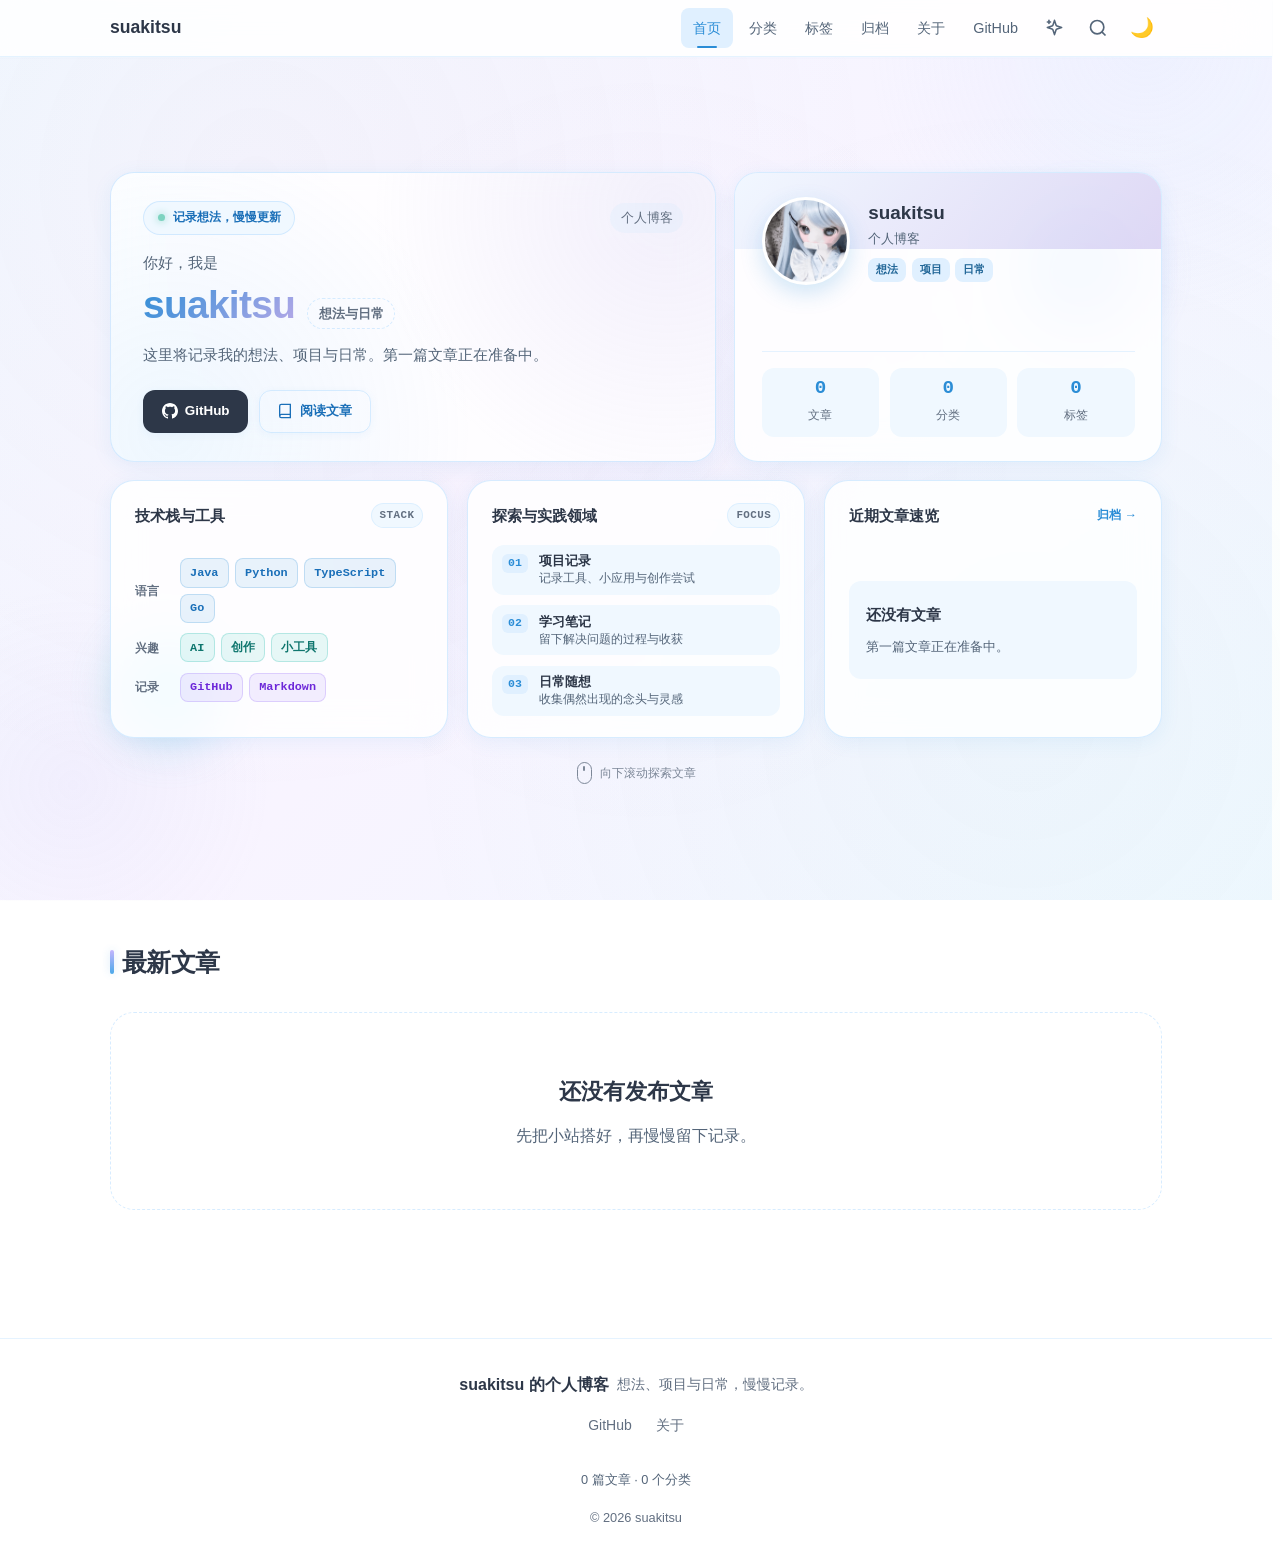
==== index.html @ abd399ba "Remove decorative emoji Simplify the site logo, mobile navigation, and homepage card headings. Keep " ====
<!doctype html>
<html lang="zh-CN"><head><meta charset="utf-8"><meta name="viewport" content="width=device-width,initial-scale=1,viewport-fit=cover"><meta name="theme-color" content="#f0f8ff"><title>suakitsu · 个人博客</title><meta name="description" content="suakitsu 的个人博客，记录想法、项目与日常。"><link rel="canonical" href="https://suakitsu.github.io/"><link rel="icon" href="/favicon.png" type="image/png"><meta property="og:title" content="suakitsu · 个人博客"><meta property="og:description" content="记录想法、项目与日常。"><meta property="og:url" content="https://suakitsu.github.io/"><meta property="og:type" content="website"><meta property="og:image" content="https://suakitsu.github.io/avatar.png"><script>(() => { try {
  const saved = localStorage.getItem('suakitsu-theme');
  document.documentElement.dataset.theme = saved || (matchMedia('(prefers-color-scheme: dark)').matches ? 'dark' : 'light');
  const home = location.pathname === '/' || location.pathname === '/index.html';
  const force = new URLSearchParams(location.search).get('intro') === '1';
  if (home && !matchMedia('(prefers-reduced-motion: reduce)').matches && (!localStorage.getItem('suakitsu_intro_seen_v1') || force)) {
    document.documentElement.classList.add('swarm-intro-preparing');
    setTimeout(() => document.documentElement.classList.remove('swarm-intro-preparing'), 3500);
  }
} catch {} })();</script><link rel="stylesheet" href="/style.css"><script src="/main.js" defer></script></head>
<body><div id="pageStart" aria-hidden="true" style="height:1px;position:absolute;top:0"></div><div class="skip-links"><a href="#main">跳到主要内容</a></div><nav class="navbar" id="site-nav" aria-label="主导航">
  <div class="container">
    <a href="/" class="logo">
      <span class="logo-text">suakitsu</span>
    </a>
    
    <div class="nav-right">
      <div class="nav-links">
        <a href="/" class="nav-link active" aria-current="page">首页</a>
        <a href="/categories.html" class="nav-link">分类</a>
        <a href="/tags.html" class="nav-link">标签</a>
        <a href="/year-archive.html" class="nav-link">归档</a>
        <a href="/about.html" class="nav-link">关于</a>
        <a href="https://github.com/suakitsu" target="_blank" rel="noopener" class="nav-link">GitHub</a>
      </div>
      
      <button class="swarm-replay-toggle" id="swarmReplayBtn" aria-label="重播页面构建动效" title="重播页面构建动效">
        <svg viewBox="0 0 24 24" fill="none" stroke="currentColor" stroke-width="2" stroke-linecap="round" stroke-linejoin="round">
          <path d="m12 3-1.9 5.8a2 2 0 0 1-1.3 1.3L3 12l5.8 1.9a2 2 0 0 1 1.3 1.3L12 21l1.9-5.8a2 2 0 0 1 1.3-1.3L21 12l-5.8-1.9a2 2 0 0 1-1.3-1.3Z"/>
          <path d="M5 3v4"/><path d="M3 5h4"/>
        </svg>
      </button>

      <button class="search-toggle" id="searchToggle" aria-label="搜索">
        <svg viewBox="0 0 24 24" fill="none" stroke="currentColor" stroke-width="2">
          <circle cx="11" cy="11" r="8"/>
          <path d="m21 21-4.35-4.35"/>
        </svg>
      </button>
      
      <button class="theme-toggle" id="themeToggle" aria-label="切换主题" aria-pressed="false">
        <span class="icon-moon">🌙</span>
        <span class="icon-sun">☀️</span>
      </button>
      
      <button class="menu-toggle" id="menuToggle" aria-label="菜单" aria-controls="mobileMenu" aria-expanded="false">
        ☰
      </button>
    </div>
  </div>
</nav>


<div class="mobile-overlay" id="mobileOverlay"></div>
<div class="mobile-menu" id="mobileMenu">
  <a href="/" class="mobile-link">首页</a>
  <a href="/categories.html" class="mobile-link">分类</a>
  <a href="/tags.html" class="mobile-link">标签</a>
  <a href="/year-archive.html" class="mobile-link">归档</a>
  <a href="/about.html" class="mobile-link">关于</a>
  <a href="https://github.com/suakitsu" target="_blank" rel="noopener" class="mobile-link">GitHub</a>
</div>
<main id="main" class="main-content">
<section class="hero hero-bento-screen" id="heroSection">
  <div class="container hero-bento-container">
    
    <div class="decoration decoration-1"></div>
    <div class="decoration decoration-2"></div>

    <div class="bento-grid" id="heroBentoGrid">
      
      <div class="bento-card bento-intro">
        <div class="bento-intro-top">
          <div class="hero-badge">
            <span class="hero-badge-dot"></span>
            <span>记录想法，慢慢更新</span>
          </div>
          <div class="hero-location"><span>个人博客</span></div>
        </div>

        <div class="bento-intro-body">
          <span class="hero-greeting">你好，我是</span>
          <div class="hero-title-row">
            <h1 class="hero-name">suakitsu</h1>
            <span class="hero-subtitle-pill">想法与日常</span>
          </div>
          <p class="hero-description">
            这里将记录我的想法、项目与日常。第一篇文章正在准备中。
          </p>
        </div>

        <div class="hero-links">
          <a href="https://github.com/suakitsu" target="_blank" rel="noopener" class="hero-link">
            <svg width="16" height="16" viewBox="0 0 24 24" fill="currentColor">
              <path d="M12 0c-6.626 0-12 5.373-12 12 0 5.302 3.438 9.8 8.207 11.387.599.111.793-.261.793-.577v-2.234c-3.338.726-4.033-1.416-4.033-1.416-.546-1.387-1.333-1.756-1.333-1.756-1.089-.745.083-.729.083-.729 1.205.084 1.839 1.237 1.839 1.237 1.07 1.834 2.807 1.304 3.492.997.107-.775.418-1.305.762-1.604-2.665-.305-5.467-1.334-5.467-5.931 0-1.311.469-2.381 1.236-3.221-.124-.303-.535-1.524.117-3.176 0 0 1.008-.322 3.301 1.23.957-.266 1.983-.399 3.003-.404 1.02.005 2.047.138 3.006.404 2.291-1.552 3.297-1.23 3.297-1.23.653 1.653.242 2.874.118 3.176.77.84 1.235 1.911 1.235 3.221 0 4.609-2.807 5.624-5.479 5.921.43.372.823 1.102.823 2.222v3.293c0 .319.192.694.801.576 4.765-1.589 8.199-6.086 8.199-11.386 0-6.627-5.373-12-12-12z"/>
            </svg>
            GitHub
          </a>
          <a href="#contentStart" class="hero-link hero-link-ghost">
            <svg width="16" height="16" viewBox="0 0 24 24" fill="none" stroke="currentColor" stroke-width="2">
              <path d="M4 19.5A2.5 2.5 0 0 1 6.5 17H20"></path>
              <path d="M6.5 2H20v20H6.5A2.5 2.5 0 0 1 4 19.5v-15A2.5 2.5 0 0 1 6.5 2z"></path>
            </svg>
            阅读文章
          </a>
        </div>
      </div>

      
      <div class="bento-card bento-profile avatar-card">
        <div class="profile-card-main">
          <div class="avatar-wrapper">
            <img src="/avatar.png" alt="suakitsu" loading="eager">
          </div>
          <div class="profile-card-info">
            <div class="avatar-name">suakitsu</div>
            <div class="avatar-role">个人博客</div>
            <div class="avatar-tags">
              <span class="avatar-mini-tag">想法</span>
              <span class="avatar-mini-tag">项目</span>
              <span class="avatar-mini-tag">日常</span>
            </div>
          </div>
        </div>
        <div class="avatar-stats">
          <a href="#postsSection" class="stat">
            <span class="stat-number">0</span>
            <span class="stat-label">文章</span>
          </a>
          <a href="/categories.html" class="stat">
            <span class="stat-number">0</span>
            <span class="stat-label">分类</span>
          </a>
          <a href="/tags.html" class="stat">
            <span class="stat-number">0</span>
            <span class="stat-label">标签</span>
          </a>
        </div>
      </div>

      
      <div class="bento-card bento-tech">
        <div class="bento-card-header">
          <h2 class="bento-card-title">技术栈与工具</h2>
          <span class="bento-card-badge">Stack</span>
        </div>
        <div class="bento-tech-groups">
          <div class="bento-tech-row"><span class="tech-group-label">语言</span><div class="tech-pills"><span class="tech-pill tech-pill-blue">Java</span><span class="tech-pill tech-pill-blue">Python</span><span class="tech-pill tech-pill-blue">TypeScript</span><span class="tech-pill tech-pill-blue">Go</span></div></div>
          <div class="bento-tech-row"><span class="tech-group-label">兴趣</span><div class="tech-pills"><span class="tech-pill tech-pill-teal">AI</span><span class="tech-pill tech-pill-teal">创作</span><span class="tech-pill tech-pill-teal">小工具</span></div></div>
          <div class="bento-tech-row"><span class="tech-group-label">记录</span><div class="tech-pills"><span class="tech-pill tech-pill-purple">GitHub</span><span class="tech-pill tech-pill-purple">Markdown</span></div></div>
        </div>
      </div>


      
      <div class="bento-card bento-focus">
        <div class="bento-card-header">
          <h2 class="bento-card-title">探索与实践领域</h2>
          <span class="bento-card-badge">Focus</span>
        </div>
        <ul class="bento-focus-list">
          <li class="bento-focus-item"><span class="focus-index">01</span><div class="focus-detail"><div class="focus-name">项目记录</div><div class="focus-desc">记录工具、小应用与创作尝试</div></div></li>
          <li class="bento-focus-item"><span class="focus-index">02</span><div class="focus-detail"><div class="focus-name">学习笔记</div><div class="focus-desc">留下解决问题的过程与收获</div></div></li>
          <li class="bento-focus-item"><span class="focus-index">03</span><div class="focus-detail"><div class="focus-name">日常随想</div><div class="focus-desc">收集偶然出现的念头与灵感</div></div></li>
        </ul>
      </div>

      
      <div class="bento-card bento-latest">
        <div class="bento-card-header">
          <h2 class="bento-card-title">近期文章速览</h2>
          <a href="/year-archive.html" class="bento-card-more">归档 →</a>
        </div>
        <div class="bento-latest-list">
          <div class="bento-latest-item empty-preview"><span class="latest-item-title">还没有文章</span><p>第一篇文章正在准备中。</p></div>
        </div>
      </div>
    </div>

    
    <a href="#contentStart" class="hero-scroll-hint" aria-label="向下滚动查看文章">
      <span class="scroll-mouse">
        <span class="scroll-wheel"></span>
      </span>
      <span class="scroll-text">向下滚动探索文章</span>
    </a>
  </div>
</section>

<div id="contentStart"></div><section class="posts-section" id="postsSection"><div class="container"><div class="section-header reveal"><h2 class="section-title">最新文章</h2></div><div class="empty-posts reveal"><h2>还没有发布文章</h2><p>先把小站搭好，再慢慢留下记录。</p></div></div></section></main><footer class="footer" id="footer"><div class="container"><div class="footer-content"><div class="footer-info"><p class="footer-title">suakitsu 的个人博客</p><p class="footer-subtitle">想法、项目与日常，慢慢记录。</p></div><div class="footer-links"><a href="https://github.com/suakitsu" target="_blank" rel="noopener">GitHub</a><a href="/about.html">关于</a></div><div class="footer-stats">0 篇文章 · 0 个分类</div><div class="footer-copyright"><p>© 2026 suakitsu</p></div></div></div></footer><dialog class="search-modal" id="searchModal" aria-labelledby="searchTitle"><div class="search-modal-overlay" id="searchOverlay" aria-hidden="true"></div><div class="search-modal-content"><h2 class="sr-only" id="searchTitle">搜索文章</h2><div class="search-modal-header"><input type="search" class="search-input" id="searchInput" placeholder="搜索文章..." aria-label="搜索文章关键词" autocomplete="off"><button class="search-close" id="searchClose" aria-label="关闭搜索"><svg viewBox="0 0 24 24" fill="none" stroke="currentColor" stroke-width="2" aria-hidden="true"><path d="M18 6 6 18m0-12 12 12"/></svg></button></div><div class="search-results search-hint" id="searchResults" role="status">还没有文章，发布后就能在这里搜索。</div></div></dialog><button class="back-to-top" id="backToTop" aria-label="返回顶部"><svg viewBox="0 0 24 24" fill="none" stroke="currentColor" stroke-width="2.5" aria-hidden="true"><polyline points="18 15 12 9 6 15"/></svg></button></body></html>
---- style.css ----
﻿.skip-links{position:absolute;top:-100%;left:0;z-index:9999}.skip-links a{display:block;padding:.75rem 1.5rem;background:var(--alice-500);color:#fff;font-weight:600;text-decoration:none}.skip-links a:focus{position:fixed;top:0;left:0}:root{--alice-50: #f0f8ff;--alice-100: #e0f0ff;--alice-200: #bde0ff;--alice-300: #7cc4fa;--alice-400: #4ba9e9;--alice-500: #2b8dd6;--alice-600: #1a6fb8;--alice-700: #155a96;--alice-800: #164d7c;--alice-900: #174168;--accent-pink: #f5a0b8;--accent-teal: #7dd3c0;--accent-lavender: #b8a9e8;--accent-peach: #ffd4b8;--font-sans: 'Segoe UI', 'Microsoft YaHei', -apple-system, sans-serif;--font-mono: 'Cascadia Code', Consolas, monospace;--radius-sm: 8px;--radius-md: 12px;--radius-lg: 16px;--radius-xl: 24px;--radius-full: 9999px;--bounce: cubic-bezier(0.68, -0.55, 0.265, 1.55);--smooth: cubic-bezier(0.4, 0, 0.2, 1);--transition-fast: 150ms ease;--transition-base: 250ms ease;--season-accent: #c4b5fd;--season-hover: #a78bfa}[data-theme=light],:root{--text-primary: #2d3748;--text-secondary: #718096;--text-muted: #a0aec0;--bg-primary: #ffffff;--bg-secondary: var(--alice-50);--bg-card: rgba(255, 255, 255, 0.85);--bg-card-solid: #ffffff;--border-color: rgba(189, 224, 255, 0.4);--border-color-strong: rgba(189, 224, 255, 0.6);--shadow-soft: 0 4px 20px rgba(43, 141, 214, 0.08);--shadow-card: 0 8px 32px rgba(43, 141, 214, 0.12);--shadow-hover: 0 12px 40px rgba(43, 141, 214, 0.18);--nav-bg: rgba(255, 255, 255, 0.88);--code-bg: #f6f8fa;--code-text: #24292e;--hero-gradient: linear-gradient(135deg, var(--alice-50) 0%, #f8f4ff 50%, var(--alice-50) 100%);--card-before-bg: linear-gradient(135deg, var(--alice-100) 0%, var(--accent-lavender) 100%);--blockquote-bg: var(--alice-50);--tag-bg: var(--alice-100);--tag-text: var(--alice-700);--category-bg: var(--alice-100);--category-text: var(--alice-700);--color-error: #dc3c3c;--color-error-light: rgba(220, 60, 60, 0.1);--color-error-border: rgba(220, 60, 60, 0.25)}[data-theme=dark]{--text-primary: #e2e8f0;--text-secondary: #a0aec0;--text-muted: #718096;--bg-primary: #0f172a;--bg-secondary: #1e293b;--bg-card: rgba(30, 41, 59, 0.85);--bg-card-solid: #1e293b;--border-color: rgba(100, 160, 220, 0.15);--border-color-strong: rgba(100, 160, 220, 0.25);--shadow-soft: 0 4px 20px rgba(0, 0, 0, 0.3);--shadow-card: 0 8px 32px rgba(0, 0, 0, 0.4);--shadow-hover: 0 12px 40px rgba(0, 0, 0, 0.5);--nav-bg: rgba(15, 23, 42, 0.92);--code-bg: #0d1525;--code-text: #e2e8f0;--hero-gradient: linear-gradient(135deg, #0f172a 0%, #1a1530 50%, #0f172a 100%);--card-before-bg: linear-gradient(135deg, rgba(43, 141, 214, 0.2) 0%, rgba(184, 169, 232, 0.2) 100%);--blockquote-bg: rgba(43, 141, 214, 0.1);--tag-bg: rgba(43, 141, 214, 0.15);--tag-text: var(--alice-300);--category-bg: rgba(43, 141, 214, 0.15);--category-text: var(--alice-300);--alice-50: #1e293b;--alice-100: rgba(43, 141, 214, 0.15);--alice-200: rgba(43, 141, 214, 0.25);--color-error: #f87171;--color-error-light: rgba(255, 100, 100, 0.12);--color-error-border: rgba(255, 100, 100, 0.25)}*,*::before,*::after{box-sizing:border-box;margin:0;padding:0}html{scroll-behavior:smooth;-webkit-font-smoothing:antialiased;-moz-osx-font-smoothing:grayscale}body{font-family:var(--font-sans);color:var(--text-primary);background:var(--hero-gradient);background-attachment:fixed;min-height:100vh;line-height:1.7;overflow-x:hidden;transition:background .3s var(--smooth),color .3s var(--smooth)}body::before{content:"";position:fixed;top:0;left:0;right:0;bottom:0;background-image:radial-gradient(circle at 20% 20%, rgba(245, 160, 184, 0.05) 0%, transparent 50%),radial-gradient(circle at 80% 80%, rgba(125, 211, 192, 0.05) 0%, transparent 50%),radial-gradient(circle at 50% 50%, rgba(184, 169, 232, 0.03) 0%, transparent 50%);pointer-events:none;z-index:-1}[data-theme=dark] body::before{background-image:radial-gradient(circle at 20% 20%, rgba(245, 160, 184, 0.03) 0%, transparent 50%),radial-gradient(circle at 80% 80%, rgba(125, 211, 192, 0.03) 0%, transparent 50%)}a{color:var(--alice-500);text-decoration:none;transition:all var(--transition-base) var(--smooth)}a:hover{color:var(--alice-400)}img{max-width:100%;height:auto}.container{max-width:1100px;margin:0 auto;padding:0 1.5rem}.theme-toggle{position:relative;background:none;border:none;cursor:pointer;padding:.5rem;font-size:1.2rem;line-height:1;color:var(--text-secondary);transition:all var(--transition-base) var(--smooth);border-radius:var(--radius-sm)}.theme-toggle:hover{color:var(--alice-500);background:var(--bg-secondary)}.theme-toggle .icon-sun,.theme-toggle .icon-moon{display:none}[data-theme=light] .theme-toggle .icon-moon,:root:not([data-theme=dark]) .theme-toggle .icon-moon{display:inline}[data-theme=dark] .theme-toggle .icon-sun{display:inline}[data-theme=dark] .theme-toggle .icon-moon{display:none}.navbar{position:sticky;top:0;z-index:100;background:var(--nav-bg);backdrop-filter:blur(20px) saturate(180%);-webkit-backdrop-filter:blur(20px) saturate(180%);border-bottom:1px solid var(--border-color);transition:all .3s var(--smooth)}.navbar .container{display:flex;align-items:center;justify-content:space-between;height:3.5rem}.logo{display:flex;align-items:center;gap:.5rem;font-weight:700;font-size:1.1rem;color:var(--text-primary);transition:all var(--transition-base) var(--smooth)}.logo:hover{color:var(--alice-500);transform:scale(1.02)}.logo-icon{font-size:1.4rem;animation:float 3s ease-in-out infinite}@keyframes float{0%,100%{transform:translateY(0)}50%{transform:translateY(-3px)}}.nav-right{display:flex;align-items:center;gap:.25rem}.nav-links{display:flex;align-items:center;gap:.25rem}.nav-link{color:var(--text-secondary);font-weight:500;font-size:.9rem;padding:.5rem .75rem;border-radius:var(--radius-sm);transition:all var(--transition-base) var(--smooth);position:relative}.nav-link:hover{color:var(--alice-500);background:var(--bg-secondary)}.nav-link.active{color:var(--alice-500);background:var(--alice-100)}.nav-link.active::after{content:"";position:absolute;bottom:0;left:50%;transform:translateX(-50%);width:20px;height:2px;background:var(--alice-500);border-radius:var(--radius-full)}.menu-toggle{display:none;background:none;border:none;cursor:pointer;padding:.5rem;font-size:1.2rem;color:var(--text-primary)}.mobile-menu{position:fixed;top:3.5rem;left:0;right:0;background:var(--bg-card-solid);backdrop-filter:blur(20px);border-bottom:1px solid var(--border-color);padding:1rem;z-index:99;box-shadow:var(--shadow-card);transform:translateY(-100%);opacity:0;visibility:hidden;transition:all .3s var(--smooth)}.mobile-menu.active{transform:translateY(0);opacity:1;visibility:visible}.mobile-overlay{position:fixed;top:0;left:0;width:100%;height:100%;background:rgba(0,0,0,.5);z-index:98;opacity:0;visibility:hidden;transition:all .3s var(--smooth)}.mobile-overlay.active{opacity:1;visibility:visible}.mobile-link{display:flex;align-items:center;gap:.75rem;padding:.75rem 1rem;color:var(--text-primary);font-weight:500;border-radius:var(--radius-sm);transition:all var(--transition-base) var(--smooth);opacity:0;transform:translateX(-20px)}.mobile-menu.active .mobile-link{opacity:1;transform:translateX(0)}.mobile-menu.active .mobile-link:nth-child(1){transition-delay:.05s}.mobile-menu.active .mobile-link:nth-child(2){transition-delay:.1s}.mobile-menu.active .mobile-link:nth-child(3){transition-delay:.15s}.mobile-menu.active .mobile-link:nth-child(4){transition-delay:.2s}.mobile-menu.active .mobile-link:nth-child(5){transition-delay:.25s}.mobile-link:hover{background:var(--bg-secondary);color:var(--alice-500)}.hero{padding:1.5rem 0 1.25rem;position:relative;overflow:hidden}.hero.hero-bento-screen{min-height:calc(100vh - 3.5rem);display:flex;flex-direction:column;justify-content:center}.hero-bento-container{width:100%;position:relative;z-index:1;display:flex;flex-direction:column;justify-content:center;gap:1.15rem}.hero::before{content:"";position:absolute;top:-35%;right:-12%;width:560px;height:560px;background:radial-gradient(circle, rgba(189, 224, 255, 0.16) 0%, transparent 70%);border-radius:50%;pointer-events:none}[data-theme=dark] .hero::before{background:radial-gradient(circle, rgba(43, 141, 214, 0.1) 0%, transparent 70%)}.bento-grid{display:grid;grid-template-columns:repeat(12, minmax(0, 1fr));gap:1.15rem;align-items:stretch;position:relative;z-index:2}.bento-card{background:var(--bg-card);border:1px solid var(--border-color-strong);border-radius:var(--radius-xl);padding:1.5rem 1.65rem;box-shadow:var(--shadow-soft);backdrop-filter:blur(16px) saturate(160%);-webkit-backdrop-filter:blur(16px) saturate(160%);position:relative;overflow:hidden;min-width:0;display:flex;flex-direction:column;justify-content:space-between;transition:border-color .3s var(--smooth),box-shadow .3s var(--smooth),transform .3s var(--smooth)}.bento-card:hover{border-color:var(--alice-300);box-shadow:var(--shadow-card)}.bento-intro{grid-column:span 7;padding:1.75rem 2rem;background:radial-gradient(circle at 92% 12%, rgba(184, 169, 232, 0.16) 0%, transparent 48%),radial-gradient(circle at 10% 90%, rgba(124, 196, 250, 0.12) 0%, transparent 50%),var(--bg-card)}[data-theme=dark] .bento-intro{background:radial-gradient(circle at 92% 12%, rgba(184, 169, 232, 0.1) 0%, transparent 50%),radial-gradient(circle at 10% 90%, rgba(43, 141, 214, 0.12) 0%, transparent 50%),var(--bg-card)}.bento-intro-top{display:flex;align-items:center;justify-content:space-between;flex-wrap:wrap;gap:.75rem;margin-bottom:1rem}.bento-intro-body{margin-bottom:1.35rem}.hero-badge{display:inline-flex;align-items:center;gap:.5rem;padding:.32rem .85rem;background:var(--bg-secondary);color:var(--alice-600);border-radius:var(--radius-full);font-size:.78rem;font-weight:600;border:1px solid var(--border-color-strong)}[data-theme=dark] .hero-badge{color:var(--alice-300)}.hero-badge-dot{width:7px;height:7px;background:var(--accent-teal);border-radius:50%;box-shadow:0 0 8px var(--accent-teal);animation:pulse 2s ease-in-out infinite}@keyframes pulse{0%,100%{opacity:1;transform:scale(1)}50%{opacity:.6;transform:scale(1.2)}}.hero-location{display:inline-flex;align-items:center;gap:.35rem;color:var(--text-muted);font-size:.8rem;font-weight:500;padding:.25rem .65rem;border-radius:var(--radius-full);background:rgba(189,224,255,.15)}[data-theme=dark] .hero-location{background:rgba(43,141,214,.12)}.hero-location svg{opacity:.75;color:var(--alice-500)}.hero-greeting{display:block;font-size:.92rem;color:var(--text-secondary);font-weight:500;margin-bottom:.25rem}.hero-title-row{display:flex;align-items:baseline;flex-wrap:wrap;gap:.75rem;margin-bottom:.75rem}.hero-name{display:inline-block;font-size:2.35rem;font-weight:800;line-height:1.18;letter-spacing:-0.02em;background:linear-gradient(135deg, var(--alice-500) 0%, var(--accent-lavender) 100%);-webkit-background-clip:text;-webkit-text-fill-color:rgba(0,0,0,0);background-clip:text}[data-theme=dark] .hero-name{background:linear-gradient(135deg, var(--alice-300) 0%, var(--accent-lavender) 100%);-webkit-background-clip:text;background-clip:text}.hero-subtitle-pill{font-size:.8rem;font-weight:600;color:var(--text-muted);padding:.2rem .65rem;border-radius:var(--radius-full);border:1px dashed var(--border-color-strong)}.hero-description{font-size:.95rem;color:var(--text-secondary);line-height:1.72;margin:0;max-width:560px}.hero-links{display:flex;gap:.65rem;flex-wrap:wrap;margin-top:auto}.hero-link{display:inline-flex;align-items:center;gap:.45rem;padding:.55rem 1.1rem;background:var(--text-primary);color:var(--bg-primary);border-radius:var(--radius-md);font-weight:600;font-size:.84rem;transition:all .25s var(--smooth);border:1px solid rgba(0,0,0,0);cursor:pointer}.hero-link:hover{background:var(--alice-500);color:#fff;transform:translateY(-2px);box-shadow:var(--shadow-hover)}.hero-link-secondary{background:var(--bg-card-solid);color:var(--text-primary);border:1px solid var(--border-color-strong)}.hero-link-secondary:hover{background:var(--alice-100);border-color:var(--alice-300);color:var(--alice-600)}[data-theme=dark] .hero-link-secondary:hover{color:var(--alice-300)}.hero-link-ghost{background:rgba(0,0,0,0);color:var(--alice-600);border:1px solid var(--border-color-strong)}[data-theme=dark] .hero-link-ghost{color:var(--alice-300)}.hero-link-ghost:hover{background:var(--alice-100);color:var(--alice-600);border-color:var(--alice-400)}.bento-profile{grid-column:span 5;text-align:left;padding:1.5rem 1.65rem}.bento-profile::before{content:"";position:absolute;top:0;left:0;right:0;height:76px;background:var(--card-before-bg);opacity:.45;pointer-events:none}[data-theme=dark] .bento-profile::before{opacity:.28}.profile-card-main{position:relative;z-index:1;display:flex;align-items:center;gap:1.15rem;margin-bottom:1.15rem}.avatar-wrapper{position:relative;width:88px;height:88px;flex-shrink:0;border-radius:50%;overflow:hidden;border:3.5px solid var(--bg-primary);box-shadow:0 8px 22px rgba(43,141,214,.22);transition:all .3s var(--smooth);background:var(--bg-primary)}.avatar-wrapper:hover{transform:scale(1.05) rotate(3deg);box-shadow:0 12px 28px rgba(43,141,214,.32)}.avatar-wrapper img{width:100%;height:100%;object-fit:cover;display:block}.profile-card-info{min-width:0;flex:1}.avatar-name{font-weight:800;font-size:1.18rem;color:var(--text-primary);margin-bottom:.15rem;line-height:1.3}.avatar-role{font-size:.8rem;color:var(--text-secondary);margin-bottom:.55rem}.avatar-tags{display:flex;flex-wrap:wrap;gap:.35rem}.avatar-mini-tag{font-family:var(--font-mono);font-size:.68rem;font-weight:600;padding:.15rem .5rem;border-radius:var(--radius-sm);background:var(--tag-bg);color:var(--tag-text)}.avatar-stats{position:relative;z-index:1;display:grid;grid-template-columns:repeat(3, 1fr);gap:.65rem;padding-top:1rem;border-top:1px solid var(--border-color);margin-top:auto}.stat{text-align:center;padding:.5rem .35rem;border-radius:var(--radius-md);background:var(--bg-secondary);border:1px solid rgba(0,0,0,0);transition:all .2s var(--smooth);text-decoration:none;display:block}.stat:hover{border-color:var(--alice-300);transform:translateY(-2px);background:var(--alice-100)}.stat-number{display:block;font-weight:800;font-size:1.2rem;line-height:1.2;color:var(--alice-500);font-family:var(--font-mono)}[data-theme=dark] .stat-number{color:var(--alice-300)}.stat-label{font-size:.72rem;color:var(--text-muted);font-weight:500}.bento-tech,.bento-focus,.bento-latest{grid-column:span 4;padding:1.35rem 1.5rem}.bento-card-header{display:flex;align-items:center;gap:.5rem;margin-bottom:1rem}.bento-card-icon{font-size:1.05rem;line-height:1}.bento-card-title{font-size:.96rem;font-weight:700;color:var(--text-primary);margin:0;flex:1}.bento-card-badge{font-family:var(--font-mono);font-size:.68rem;font-weight:600;text-transform:uppercase;letter-spacing:.04em;padding:.15rem .5rem;border-radius:var(--radius-full);background:var(--bg-secondary);color:var(--text-muted);border:1px solid var(--border-color)}.bento-card-more{font-size:.78rem;font-weight:600;color:var(--alice-500)}.bento-card-more:hover{color:var(--alice-600);transform:translateX(2px)}.bento-tech-groups{display:flex;flex-direction:column;gap:.65rem;margin-top:auto;margin-bottom:auto}.bento-tech-row{display:flex;align-items:center;gap:.6rem}.tech-group-label{font-size:.74rem;font-weight:600;color:var(--text-muted);width:2.2rem;flex-shrink:0}.tech-pills{display:flex;flex-wrap:wrap;gap:.38rem;min-width:0}.tech-pill{font-family:var(--font-mono);font-size:.74rem;font-weight:600;padding:.22rem .58rem;border-radius:var(--radius-sm);border:1px solid var(--border-color);background:var(--bg-secondary);color:var(--text-primary);white-space:nowrap;transition:all .2s var(--smooth)}.tech-pill:hover{transform:translateY(-1px);border-color:var(--alice-400)}.tech-pill-blue{background:rgba(43,141,214,.1);color:var(--alice-600);border-color:rgba(43,141,214,.22)}[data-theme=dark] .tech-pill-blue{color:var(--alice-300);background:rgba(43,141,214,.16)}.tech-pill-teal{background:rgba(20,184,166,.1);color:#0f766e;border-color:rgba(20,184,166,.24)}[data-theme=dark] .tech-pill-teal{color:#5eead4;background:rgba(20,184,166,.15)}.tech-pill-purple{background:rgba(139,92,246,.1);color:#6d28d9;border-color:rgba(139,92,246,.22)}[data-theme=dark] .tech-pill-purple{color:#c4b5fd;background:rgba(139,92,246,.16)}.bento-focus-list{list-style:none;padding:0;margin:auto 0;display:flex;flex-direction:column;gap:.65rem}.bento-focus-item{display:flex;align-items:flex-start;gap:.65rem;padding:.42rem .55rem;border-radius:var(--radius-md);background:var(--bg-secondary);border:1px solid rgba(0,0,0,0);transition:border-color .2s ease}.bento-focus-item:hover{border-color:var(--border-color-strong)}.focus-index{font-family:var(--font-mono);font-size:.72rem;font-weight:700;color:var(--alice-500);background:var(--alice-100);padding:.12rem .4rem;border-radius:6px;line-height:1.3;flex-shrink:0;margin-top:.1rem}[data-theme=dark] .focus-index{color:var(--alice-300)}.focus-detail{min-width:0;flex:1}.focus-name{font-size:.82rem;font-weight:700;color:var(--text-primary);line-height:1.3;margin-bottom:.1rem}.focus-desc{font-size:.74rem;color:var(--text-secondary);line-height:1.35;white-space:nowrap;overflow:hidden;text-overflow:ellipsis}.bento-latest-list{display:flex;flex-direction:column;gap:.55rem;margin:auto 0}.bento-latest-item{display:flex;align-items:center;gap:.55rem;padding:.5rem .65rem;border-radius:var(--radius-md);background:var(--bg-secondary);border:1px solid rgba(0,0,0,0);text-decoration:none;transition:all .2s var(--smooth);min-width:0}.bento-latest-item:hover{border-color:var(--alice-300);background:var(--alice-100);transform:translateX(3px)}.latest-item-date{font-family:var(--font-mono);font-size:.72rem;color:var(--text-muted);flex-shrink:0}.latest-item-title{font-size:.82rem;font-weight:600;color:var(--text-primary);white-space:nowrap;overflow:hidden;text-overflow:ellipsis;flex:1;min-width:0}.bento-latest-item:hover .latest-item-title{color:var(--alice-600)}[data-theme=dark] .bento-latest-item:hover .latest-item-title{color:var(--alice-300)}.latest-item-cat{font-size:.68rem;font-weight:600;padding:.1rem .45rem;border-radius:var(--radius-full);background:var(--category-bg);color:var(--category-text);flex-shrink:0}.hero-scroll-hint{display:inline-flex;align-items:center;justify-content:center;gap:.5rem;align-self:center;padding:.35rem .9rem;border-radius:var(--radius-full);color:var(--text-muted);font-size:.78rem;font-weight:500;text-decoration:none;transition:all .25s var(--smooth);opacity:.82}.hero-scroll-hint:hover{color:var(--alice-500);opacity:1;transform:translateY(2px)}.scroll-mouse{width:15px;height:22px;border:1.5px solid currentColor;border-radius:99px;display:inline-flex;justify-content:center;padding-top:3px}.scroll-wheel{width:2.5px;height:5px;border-radius:99px;background:currentColor;animation:scroll-wheel-anim 1.8s ease-in-out infinite}@keyframes scroll-wheel-anim{0%,100%{transform:translateY(0);opacity:1}60%{transform:translateY(5px);opacity:.3}}.decoration{position:absolute;pointer-events:none;opacity:.45;z-index:0}.decoration::before{content:"";position:absolute;border-radius:50%;background:linear-gradient(135deg, var(--alice-300), var(--accent-lavender));filter:blur(24px)}.decoration-1{top:6%;right:4%;width:120px;height:120px;animation:float 4s ease-in-out infinite}.decoration-1::before{width:100%;height:100%}.decoration-2{bottom:8%;left:3%;width:100px;height:100px;animation:float 3s ease-in-out infinite 1s}.decoration-2::before{width:100%;height:100%}[data-theme=dark] .decoration{opacity:.25}.posts-section{padding:2.5rem 0 4rem}.section-header{display:flex;align-items:center;justify-content:space-between;margin-bottom:1.75rem}.section-title{font-size:1.4rem;font-weight:700;color:var(--text-primary);display:flex;align-items:center;gap:.5rem}.section-title::before{content:"";width:4px;height:24px;background:linear-gradient(to bottom, var(--season-accent), var(--alice-400));border-radius:var(--radius-full)}.featured-section{padding:2.5rem 0 .5rem}.featured-grid{display:grid;grid-template-columns:repeat(2, minmax(0, 1fr));gap:1.5rem;align-items:stretch}.featured-card{background:var(--bg-card);border:1px solid var(--border-color-strong);border-radius:var(--radius-lg);overflow:hidden;transition:all .3s var(--smooth);backdrop-filter:blur(10px);will-change:transform;display:flex;flex-direction:column;height:100%;min-width:0}.featured-card:hover{border-color:var(--alice-300);box-shadow:var(--shadow-hover)}.featured-card.card-3d-active:hover{transform:none}.featured-cover{width:100%;height:190px;overflow:hidden;flex-shrink:0;position:relative}.featured-cover img{width:100%;height:100%;object-fit:cover;transition:transform .3s var(--smooth)}.featured-card:hover .featured-cover img{transform:scale(1.05)}.featured-cover-placeholder{background:linear-gradient(135deg, rgba(43, 141, 214, 0.14) 0%, rgba(184, 169, 232, 0.22) 50%, rgba(125, 211, 192, 0.15) 100%);display:flex;align-items:center;justify-content:center;border-bottom:1px solid var(--border-color)}[data-theme=dark] .featured-cover-placeholder{background:linear-gradient(135deg, rgba(43, 141, 214, 0.2) 0%, rgba(139, 92, 246, 0.22) 55%, rgba(20, 184, 166, 0.14) 100%)}.featured-cover-placeholder .placeholder-pattern{position:absolute;inset:0;background-image:linear-gradient(rgba(43, 141, 214, 0.08) 1px, transparent 1px),linear-gradient(90deg, rgba(43, 141, 214, 0.08) 1px, transparent 1px);background-size:24px 24px;pointer-events:none}.featured-cover-placeholder .placeholder-content{position:relative;z-index:1;display:flex;align-items:center;gap:.6rem;padding:.55rem 1.1rem;border-radius:var(--radius-full);background:var(--bg-card);border:1px solid var(--border-color-strong);box-shadow:var(--shadow-soft)}.featured-cover-placeholder .placeholder-badge{font-weight:700;font-size:.85rem;color:var(--alice-600)}[data-theme=dark] .featured-cover-placeholder .placeholder-badge{color:var(--alice-300)}.featured-cover-placeholder .placeholder-icon{color:var(--accent-lavender);font-size:1rem}.featured-content{padding:1.5rem;display:flex;flex-direction:column;flex:1}.featured-meta{display:flex;align-items:center;gap:.75rem;margin-bottom:.75rem;font-size:.8rem;color:var(--text-muted)}.featured-title{font-size:1.2rem;font-weight:700;margin-bottom:.75rem;line-height:1.4}.featured-title a{color:var(--text-primary);text-decoration:none;transition:color .2s ease}.featured-title a:hover{color:var(--season-hover)}.featured-excerpt{font-size:.9rem;color:var(--text-secondary);line-height:1.65;margin-bottom:1.15rem;display:-webkit-box;-webkit-line-clamp:2;-webkit-box-orient:vertical;overflow:hidden}.featured-tags{display:flex;flex-wrap:wrap;gap:.5rem;margin-top:auto;padding-top:.85rem;border-top:1px dashed var(--border-color)}@media(max-width: 768px){.featured-grid{grid-template-columns:1fr}.featured-cover{height:160px}}.posts-grid{display:grid;grid-template-columns:repeat(2, minmax(0, 1fr));gap:1.5rem;align-items:stretch}.post-card{background:var(--bg-card);border:1px solid var(--border-color-strong);border-radius:var(--radius-lg);padding:1.5rem;transition:all .3s var(--smooth);backdrop-filter:blur(10px);position:relative;overflow:hidden;will-change:transform;display:flex;flex-direction:column;height:100%;min-width:0;margin-bottom:0}.post-card::before{content:"";position:absolute;top:0;left:0;width:4px;height:100%;background:linear-gradient(to bottom, var(--alice-300), var(--accent-lavender));opacity:0;transition:opacity .3s var(--smooth),width .3s var(--smooth)}.post-card:hover{border-color:var(--alice-300);box-shadow:var(--shadow-hover)}.post-card.card-3d-active:hover{transform:none}.post-card:hover::before{opacity:1;width:6px}.post-card:active{transform:translateY(-2px) scale(0.98);box-shadow:var(--shadow-card)}.post-card.card-3d-active:active{transform:none}.post-card-cover{margin:-1.5rem -1.5rem 1.25rem -1.5rem;overflow:hidden;border-radius:var(--radius-lg) var(--radius-lg) 0 0}.post-card-cover img{width:100%;height:180px;object-fit:cover;transition:transform .3s var(--smooth)}.post-card:hover .post-card-cover img{transform:scale(1.05)}.post-meta{display:flex;align-items:center;gap:.75rem;margin-bottom:.75rem;font-size:.8rem;color:var(--text-muted);flex-wrap:wrap}.post-category{display:inline-flex;align-items:center;gap:.25rem;padding:.2rem .6rem;background:var(--category-bg);color:var(--category-text);border-radius:var(--radius-full);font-weight:500;font-size:.75rem}.post-wip{display:inline-flex;align-items:center;gap:.25rem;padding:.2rem .6rem;background:var(--color-error-light);color:var(--color-error);border:1px solid var(--color-error-border);border-radius:var(--radius-full);font-weight:600;font-size:.7rem;letter-spacing:.02em;animation:wip-pulse 2.4s ease-in-out infinite}@keyframes wip-pulse{0%,100%{opacity:1}50%{opacity:.7}}.post-title{font-size:1.15rem;font-weight:700;line-height:1.4;margin-bottom:.75rem}.post-title a{color:var(--text-primary);transition:all var(--transition-base) var(--smooth)}.post-title a:hover{color:var(--season-hover)}.post-excerpt{color:var(--text-secondary);font-size:.9rem;line-height:1.7;margin-bottom:1rem;display:-webkit-box;-webkit-line-clamp:2;-webkit-box-orient:vertical;overflow:hidden}.post-footer{display:flex;align-items:center;justify-content:space-between;flex-wrap:wrap;gap:.75rem;margin-top:auto;padding-top:.9rem;border-top:1px dashed var(--border-color)}.post-tags{display:flex;gap:.375rem;flex-wrap:wrap}.tag{display:inline-block;padding:.2rem .5rem;background:var(--tag-bg);color:var(--tag-text);font-size:.75rem;border-radius:var(--radius-sm);transition:all var(--transition-base) var(--smooth);transform:scale(1)}.tag:hover{background:var(--season-accent);color:#fff;transform:scale(1.05)}.read-time{font-size:.75rem;color:var(--text-muted);display:flex;align-items:center;gap:.25rem}.pagination{display:flex;align-items:center;justify-content:center;gap:1rem;margin-top:3rem;padding-top:2rem;border-top:1px solid var(--border-color)}.pagination-btn{display:inline-flex;align-items:center;gap:.5rem;padding:.5rem 1rem;background:var(--bg-card);color:var(--text-primary);border:1px solid var(--border-color);border-radius:var(--radius-md);font-weight:500;font-size:.875rem;transition:all var(--transition-base) var(--smooth);cursor:pointer}.pagination-btn:hover{background:var(--alice-500);color:#fff;border-color:var(--alice-500);transform:translateY(-2px)}.pagination-info{font-size:.875rem;color:var(--text-muted)}.post-header{padding:3rem 0 2rem;border-bottom:1px solid var(--border-color);margin-bottom:2rem}.post-header .post-title{font-size:2rem;font-weight:800;line-height:1.3;margin:1rem 0}.post-header .post-excerpt{font-size:1.05rem;color:var(--text-secondary);line-height:1.7;display:block;-webkit-line-clamp:unset}.post-cover-image{margin:1.5rem 0;border-radius:var(--radius-lg);overflow:hidden;max-width:720px}.post-cover-image img{width:100%;max-height:400px;object-fit:cover;display:block}.post-content{max-width:720px;min-width:0;font-size:1rem;line-height:1.9;overflow-wrap:break-word;word-break:break-word}.post-content h2{font-size:1.5rem;font-weight:700;margin-top:2.5rem;margin-bottom:1rem;padding-bottom:.5rem;border-bottom:2px solid var(--border-color);color:var(--text-primary)}.post-content h3{font-size:1.25rem;font-weight:600;margin-top:2rem;margin-bottom:.75rem;color:var(--alice-500)}[data-theme=dark] .post-content h3{color:var(--alice-300)}.post-content p{margin-bottom:1.25rem}.post-content a{color:var(--alice-500);text-decoration:underline;text-decoration-color:var(--alice-200);text-underline-offset:3px;transition:all var(--transition-base) var(--smooth)}.post-content a:hover{color:var(--alice-400);text-decoration-color:var(--alice-400)}.post-content ul,.post-content ol{margin-bottom:1.25rem;padding-left:1.5rem}.post-content li{margin-bottom:.5rem}.post-content blockquote{border-left:4px solid var(--alice-400);padding:1rem 1.25rem;margin:1.5rem 0;background:var(--blockquote-bg);border-radius:0 var(--radius-md) var(--radius-md) 0;color:var(--text-secondary);font-style:italic;position:relative}.post-content blockquote::before{content:"❝";position:absolute;top:-0.5rem;left:.5rem;font-size:2rem;background:linear-gradient(135deg, var(--alice-400), var(--accent-lavender));-webkit-background-clip:text;background-clip:text;color:rgba(0,0,0,0);font-style:normal;line-height:1;opacity:.6}.post-content pre{background:var(--code-bg);color:var(--code-text);padding:1.25rem;border-radius:var(--radius-lg);overflow-x:auto;margin:1.5rem 0;box-shadow:var(--shadow-card);border:1px solid var(--border-color)}.post-content pre code{background:none;padding:0;font-size:.85rem;line-height:1.7;color:inherit}.code-block-wrapper{position:relative;margin:1.5em 0;border-radius:12px;overflow:hidden;box-shadow:0 4px 20px rgba(0,0,0,.08);border:1px solid var(--border-color);background:var(--bg-card-solid)}.code-block-header{display:flex;align-items:center;justify-content:space-between;padding:.75rem 1rem;background:linear-gradient(135deg, var(--alice-100), var(--bg-secondary));border-bottom:1px solid var(--border-color);font-size:.85rem;color:var(--text-secondary)}.code-block-lang{font-weight:600;text-transform:uppercase;letter-spacing:.5px;font-size:.75rem;color:var(--alice-600)}[data-theme=dark] .code-block-lang{color:var(--alice-300)}.code-block-dots{display:flex;gap:6px}.code-block-dot{width:10px;height:10px;border-radius:50%}.code-block-dot:nth-child(1){background:#ff5f57}.code-block-dot:nth-child(2){background:#febc2e}.code-block-dot:nth-child(3){background:#28c840}.code-block-wrapper .highlight,.code-block-wrapper pre.highlight{margin:0;border-radius:0;border:none;box-shadow:none}.code-block-wrapper pre{margin:0;padding:0;background:var(--code-bg) !important;color:var(--code-text) !important;overflow-x:auto;font-size:.85rem;line-height:1.6}.code-block-wrapper pre code{background:rgba(0,0,0,0) !important;padding:0;color:inherit;font-family:var(--font-mono),"Cascadia Code",Consolas,monospace}.code-copy-btn{position:absolute;top:.75rem;right:.75rem;display:flex;align-items:center;gap:.5rem;padding:.5rem .875rem;background:var(--bg-card);border:1px solid var(--border-color);border-radius:var(--radius-md);color:var(--text-secondary);font-size:.75rem;font-weight:500;cursor:pointer;transition:all .25s var(--smooth);backdrop-filter:blur(10px);z-index:10;opacity:0;transform:translateY(-4px)}.code-block-wrapper:hover .code-copy-btn{opacity:1;transform:translateY(0)}.code-copy-btn:hover{background:var(--alice-500);color:#fff;border-color:var(--alice-500);box-shadow:0 4px 12px rgba(43,141,214,.3);transform:translateY(-2px)}.code-copy-btn:active{transform:translateY(0) scale(0.95)}.code-copy-btn.copied{background:var(--accent-teal);color:#fff;border-color:var(--accent-teal)}.code-copy-btn svg{width:14px;height:14px;flex-shrink:0}.code-copy-btn .copy-text{transition:opacity .2s ease}.code-copy-btn .success-text{opacity:0;transition:opacity .2s ease;white-space:nowrap;font-weight:600}.code-copy-btn.copied .success-text{opacity:1}.post-content .highlight,.post-content pre.highlight{position:relative;background:var(--code-bg);color:var(--code-text);padding:1.25rem;overflow-x:auto;line-height:1.7;border-radius:12px;box-shadow:var(--shadow-card);border:1px solid var(--border-color);margin:1.5em 0}.post-content .highlight code,.post-content pre.highlight code{background:rgba(0,0,0,0);border-radius:0;font-family:var(--font-mono),"Cascadia Code",Consolas,monospace;font-size:.85rem}.post-content code{background:var(--tag-bg);color:var(--alice-600);padding:.125em .4em;border-radius:var(--radius-sm);font-family:var(--font-mono),"Cascadia Code",Consolas,monospace;font-size:.875em}[data-theme=dark] .post-content code{color:var(--alice-300)}.highlight .c,.highlight .c1,.highlight .cm,.highlight .cp,.highlight .cs,.highlight .cd{color:#6a737d;font-style:italic}.highlight .k,.highlight .kd,.highlight .kt,.highlight .kr,.highlight .kp,.highlight .kn,.highlight .kc{color:#d73a49;font-weight:500}.highlight .nc,.highlight .nn,.highlight .nf,.highlight .na{color:#6f42c1}.highlight .s,.highlight .s1,.highlight .s2,.highlight .sb,.highlight .sc,.highlight .sd,.highlight .sh,.highlight .sx,.highlight .si,.highlight .se{color:#032f62}.highlight .mi,.highlight .mf,.highlight .mh,.highlight .il,.highlight .m,.highlight .mo{color:#005cc5}.highlight .o,.highlight .ow{color:#d73a49}.highlight .nv,.highlight .nb,.highlight .bp{color:#e36209}.highlight .n,.highlight .p{color:#24292e}.highlight .hll{background-color:#fffae6;border-radius:2px;padding:2px 0}.highlight .nt{color:#22863a}.highlight .nd{color:#6f42c1}.highlight .ni{color:#24292e}.highlight .ne{color:#d73a49;font-weight:500}.highlight .nl{color:#005cc5}.highlight .no{color:#005cc5}.highlight .nx{color:#24292e}.highlight .py{color:#24292e}.highlight .w{color:#24292e}.highlight .gd{color:#b31d28;background:rgba(255,22,22,.05)}.highlight .gi{color:#22863a;background:rgba(34,134,58,.05)}.highlight .gh{color:#005cc5;font-weight:600}.highlight .gu{color:#6f42c1;font-weight:600}.highlight .gs{font-weight:600}.highlight .ge{font-style:italic}.highlight .gp{color:#005cc5;font-weight:600}[data-theme=dark] .highlight .c,[data-theme=dark] .highlight .c1,[data-theme=dark] .highlight .cm,[data-theme=dark] .highlight .cp,[data-theme=dark] .highlight .cs,[data-theme=dark] .highlight .cd{color:#8b949e}[data-theme=dark] .highlight .k,[data-theme=dark] .highlight .kd,[data-theme=dark] .highlight .kt,[data-theme=dark] .highlight .kr,[data-theme=dark] .highlight .kp,[data-theme=dark] .highlight .kn,[data-theme=dark] .highlight .kc{color:#ff7b72}[data-theme=dark] .highlight .nc,[data-theme=dark] .highlight .nn,[data-theme=dark] .highlight .nf,[data-theme=dark] .highlight .na{color:#d2a8ff}[data-theme=dark] .highlight .s,[data-theme=dark] .highlight .s1,[data-theme=dark] .highlight .s2,[data-theme=dark] .highlight .sb,[data-theme=dark] .highlight .sc,[data-theme=dark] .highlight .sd,[data-theme=dark] .highlight .sh,[data-theme=dark] .highlight .sx,[data-theme=dark] .highlight .si,[data-theme=dark] .highlight .se{color:#a5d6ff}[data-theme=dark] .highlight .mi,[data-theme=dark] .highlight .mf,[data-theme=dark] .highlight .mh,[data-theme=dark] .highlight .il,[data-theme=dark] .highlight .m,[data-theme=dark] .highlight .mo{color:#79c0ff}[data-theme=dark] .highlight .o,[data-theme=dark] .highlight .ow{color:#ff7b72}[data-theme=dark] .highlight .nv,[data-theme=dark] .highlight .nb,[data-theme=dark] .highlight .bp{color:#ffa657}[data-theme=dark] .highlight .n,[data-theme=dark] .highlight .p{color:#e6edf3}[data-theme=dark] .highlight .hll{background-color:rgba(255,220,50,.15)}[data-theme=dark] .highlight .nt{color:#7ee787}[data-theme=dark] .highlight .nd{color:#d2a8ff}[data-theme=dark] .highlight .ni{color:#e6edf3}[data-theme=dark] .highlight .ne{color:#ff7b72}[data-theme=dark] .highlight .nl{color:#79c0ff}[data-theme=dark] .highlight .no{color:#79c0ff}[data-theme=dark] .highlight .nx{color:#e6edf3}[data-theme=dark] .highlight .gd{color:#ffa198;background:rgba(248,81,73,.1)}[data-theme=dark] .highlight .gi{color:#7ee787;background:rgba(63,185,80,.1)}[data-theme=dark] .highlight .gh{color:#79c0ff}[data-theme=dark] .highlight .gu{color:#d2a8ff}.highlight table td.gutter{color:var(--text-muted);padding-right:.8em;user-select:none;opacity:.6}.highlight::-webkit-scrollbar,pre.highlight::-webkit-scrollbar,.code-block-wrapper pre::-webkit-scrollbar{height:6px}.highlight::-webkit-scrollbar-thumb,pre.highlight::-webkit-scrollbar-thumb,.code-block-wrapper pre::-webkit-scrollbar-thumb{background:var(--border-color-strong);border-radius:3px}.highlight::-webkit-scrollbar-track,pre.highlight::-webkit-scrollbar-track,.code-block-wrapper pre::-webkit-scrollbar-track{background:rgba(0,0,0,0)}@media(max-width: 768px){.code-copy-btn{opacity:1;transform:translateY(0)}.code-block-wrapper{margin:1em 0}.code-block-header{padding:.5rem .75rem}.code-copy-btn{padding:.4rem .625rem;font-size:.7rem}.code-copy-btn .btn-label{display:none}}.post-content img{max-width:100%;height:auto;border-radius:var(--radius-lg);margin:1.5rem 0;box-shadow:var(--shadow-soft);transition:all .3s var(--smooth)}.post-content table{width:100%;border-collapse:collapse;margin:1.5rem 0;border-radius:var(--radius-md);overflow:hidden;border:1px solid var(--border-color);display:block;overflow-x:auto}.post-content th,.post-content td{padding:.75rem 1rem;border:1px solid var(--border-color);text-align:left;white-space:nowrap}.post-content th{background:var(--bg-secondary);font-weight:600;color:var(--text-primary)}.post-content tr:hover{background:var(--bg-secondary)}.post-footer-section{max-width:720px;margin-top:3rem;padding-top:2rem;border-top:1px solid var(--border-color)}.share-section,.related-posts{margin-bottom:2.5rem}.share-section h3,.related-posts h3{font-size:1.1rem;font-weight:600;margin-bottom:1rem;display:flex;align-items:center;gap:.5rem}.share-links{display:flex;gap:.75rem;flex-wrap:wrap}.share-link{display:inline-block;padding:.5rem 1rem;background:var(--bg-secondary);color:var(--text-secondary);border-radius:var(--radius-md);font-weight:500;font-size:.875rem;transition:all var(--transition-base) var(--smooth);border:1px solid var(--border-color)}.share-link:hover{background:var(--alice-500);color:#fff;border-color:var(--alice-500);transform:translateY(-2px)}.related-grid{display:grid;gap:.75rem}.related-item{display:flex;flex-direction:column;gap:.25rem;padding:1rem;background:var(--bg-secondary);border-radius:var(--radius-md);transition:all var(--transition-base) var(--smooth);border:1px solid rgba(0,0,0,0)}.related-item:hover{background:var(--alice-100);border-color:var(--border-color);transform:translateX(4px)}.related-date{font-size:.75rem;color:var(--text-muted)}.related-title{font-weight:500;color:var(--text-primary)}.comments-section{margin-bottom:2.5rem}.comments-section h3{font-size:1.1rem;font-weight:600;margin-bottom:1.5rem;display:flex;align-items:center;gap:.5rem}.comment-count{display:inline-flex;align-items:center;gap:.375rem;font-size:.8rem;color:var(--text-muted);transition:color var(--transition-fast)}.comment-count:hover{color:var(--alice-500)}.comment-count svg{width:14px;height:14px}.reactions-summary{display:flex;gap:.5rem;margin-top:1rem;padding:.75rem;background:var(--bg-secondary);border-radius:var(--radius-md);flex-wrap:wrap}.reaction-item{display:inline-flex;align-items:center;gap:.25rem;padding:.25rem .5rem;background:var(--bg-card);border:1px solid var(--border-color);border-radius:var(--radius-full);font-size:.8rem;color:var(--text-secondary);transition:all var(--transition-fast)}.reaction-item:hover{border-color:var(--alice-300);transform:scale(1.05)}.reaction-emoji{font-size:1rem}.reaction-count{font-size:.75rem;font-weight:500}.comment-guide{display:flex;align-items:center;gap:.75rem;padding:1rem;background:linear-gradient(135deg, var(--alice-50), rgba(184, 169, 232, 0.1));border:1px solid var(--border-color);border-radius:var(--radius-lg);margin-bottom:1.5rem;animation:fadeIn .5s ease}@keyframes fadeIn{from{opacity:0;transform:translateY(-10px)}to{opacity:1;transform:translateY(0)}}.comment-guide-icon{font-size:2rem;flex-shrink:0}.comment-guide-content{flex:1}.comment-guide-title{font-weight:600;font-size:.9rem;margin-bottom:.25rem;color:var(--text-primary)}.comment-guide-text{font-size:.8rem;color:var(--text-secondary);line-height:1.5}.comment-guide-close{background:none;border:none;color:var(--text-muted);cursor:pointer;padding:.25rem;border-radius:var(--radius-sm);transition:all var(--transition-fast)}.comment-guide-close:hover{background:var(--bg-card);color:var(--text-primary)}.share-panel{display:none;position:fixed;top:0;left:0;width:100%;height:100%;background:rgba(0,0,0,.5);backdrop-filter:blur(4px);z-index:1000;align-items:center;justify-content:center;animation:fadeIn .3s ease}.share-panel.active{display:flex}.share-panel-content{background:var(--bg-card);border-radius:var(--radius-xl);padding:2rem;max-width:320px;width:90%;box-shadow:var(--shadow-elevated);animation:slideUp .3s ease}@keyframes slideUp{from{opacity:0;transform:translateY(20px)}to{opacity:1;transform:translateY(0)}}.share-panel-header{display:flex;justify-content:space-between;align-items:center;margin-bottom:1.5rem}.share-panel-header h3{font-size:1.1rem;font-weight:600;margin:0}.share-panel-close{background:none;border:none;color:var(--text-muted);cursor:pointer;padding:.25rem;border-radius:var(--radius-sm);transition:all var(--transition-fast)}.share-panel-close:hover{background:var(--bg-secondary);color:var(--text-primary)}.share-panel-body{display:flex;flex-direction:column;align-items:center;gap:1rem}.share-panel-body canvas{border-radius:var(--radius-md);border:1px solid var(--border-color)}.share-panel-hint{font-size:.85rem;color:var(--text-muted);margin:0}.like-section{position:relative;display:flex;justify-content:center;margin-bottom:2.5rem}.like-button{display:inline-flex;align-items:center;gap:.5rem;padding:.75rem 1.5rem;background:var(--bg-card);border:2px solid var(--border-color);border-radius:var(--radius-full);cursor:pointer;transition:all var(--transition-base);position:relative;z-index:1}.like-button:hover{border-color:#e74c3c;transform:scale(1.05);box-shadow:0 4px 20px rgba(231,76,60,.2)}.like-button.liked{background:linear-gradient(135deg, #e74c3c, #c0392b);border-color:rgba(0,0,0,0);color:#fff}.like-button.liked .like-icon{animation:heartbeat .6s ease}@keyframes heartbeat{0%{transform:scale(1)}25%{transform:scale(1.3)}50%{transform:scale(1)}75%{transform:scale(1.2)}100%{transform:scale(1)}}.like-icon{font-size:1.25rem;transition:transform var(--transition-fast)}.like-count{font-size:1rem;font-weight:600;min-width:1.5rem;text-align:center}.like-canvas{position:absolute;top:50%;left:50%;transform:translate(-50%, -50%);width:200px;height:200px;pointer-events:none;z-index:0}.like-count-animate{animation:countPop .3s ease}@keyframes countPop{0%{transform:scale(1)}50%{transform:scale(1.4)}100%{transform:scale(1)}}.poll-container{margin:2rem 0}.poll-card{background:var(--bg-card);border:1px solid var(--border-color);border-radius:var(--radius-lg);padding:1.5rem;box-shadow:var(--shadow-card);transition:all var(--transition-base)}.poll-card:hover{box-shadow:var(--shadow-hover);transform:translateY(-2px)}.poll-header{display:flex;justify-content:space-between;align-items:flex-start;margin-bottom:1.25rem;gap:1rem}.poll-question{font-size:1.1rem;font-weight:600;color:var(--text-primary);margin:0;line-height:1.5}.poll-badge{padding:.25rem .75rem;background:var(--alice-100);color:var(--alice-600);border-radius:var(--radius-full);font-size:.75rem;font-weight:500;flex-shrink:0}.poll-options{display:flex;flex-direction:column;gap:.75rem;margin-bottom:1.25rem}.poll-option{display:flex;align-items:center;gap:.75rem;padding:.875rem 1rem;background:var(--bg-secondary);border:2px solid var(--border-color);border-radius:var(--radius-md);cursor:pointer;transition:all var(--transition-fast);position:relative;overflow:hidden;text-align:left;width:100%}.poll-option:hover:not(.voted){border-color:var(--alice-400);background:var(--alice-50)}.poll-option.selected{border-color:var(--alice-500);background:var(--alice-50)}.poll-option.voted{cursor:default;padding:.875rem 1rem}.poll-option-emoji{font-size:1.5rem;flex-shrink:0}.poll-option-text{flex:1;font-size:.95rem;font-weight:500;color:var(--text-primary)}.poll-option-bar{position:absolute;left:0;top:0;height:100%;width:0;background:linear-gradient(90deg, var(--alice-100), var(--alice-200));opacity:.5;transition:width 1s ease;z-index:0}.poll-option.voted .poll-option-bar{opacity:.3}.poll-option-percent{font-size:.85rem;font-weight:600;color:var(--alice-600);min-width:2.5rem;text-align:right;opacity:0;transition:opacity .3s ease;z-index:1}.poll-option.voted .poll-option-percent{opacity:1}.poll-footer{display:flex;justify-content:space-between;align-items:center}.poll-total{font-size:.85rem;color:var(--text-muted)}.poll-submit{padding:.5rem 1.5rem;background:linear-gradient(135deg, var(--alice-400), var(--alice-500));color:#fff;border:none;border-radius:var(--radius-full);font-size:.9rem;font-weight:500;cursor:pointer;transition:all var(--transition-fast)}.poll-submit:hover:not(:disabled){transform:scale(1.05);box-shadow:0 4px 15px rgba(43,141,214,.3)}.poll-submit:disabled{opacity:.5;cursor:not-allowed}.poll-submit:active:not(:disabled){transform:scale(0.95)}.quiz-container{margin:2rem 0}.quiz-card{background:var(--bg-card);border:1px solid var(--border-color);border-radius:var(--radius-lg);padding:1.5rem;box-shadow:var(--shadow-card)}.quiz-header{display:flex;justify-content:space-between;align-items:center;margin-bottom:1.5rem;padding-bottom:1rem;border-bottom:1px solid var(--border-color)}.quiz-title{font-size:1.1rem;font-weight:600;color:var(--text-primary);margin:0}.quiz-progress{font-size:.85rem;color:var(--text-muted);font-weight:500}.quiz-question-header{margin-bottom:1.25rem}.quiz-question-number{display:inline-block;padding:.25rem .75rem;background:var(--alice-100);color:var(--alice-600);border-radius:var(--radius-full);font-size:.75rem;font-weight:500;margin-bottom:.75rem}.quiz-question-text{font-size:1rem;font-weight:500;color:var(--text-primary);line-height:1.6;margin:0}.quiz-options{display:flex;flex-direction:column;gap:.75rem;margin-bottom:1.25rem}.quiz-option{display:flex;align-items:center;gap:.75rem;padding:.875rem 1rem;background:var(--bg-secondary);border:2px solid var(--border-color);border-radius:var(--radius-md);cursor:pointer;transition:all var(--transition-fast);text-align:left;width:100%}.quiz-option:hover:not(.selected):not(.correct):not(.wrong){border-color:var(--alice-400);background:var(--alice-50)}.quiz-option.selected{border-color:var(--alice-500);background:var(--alice-50)}.quiz-option.correct{border-color:#22c55e;background:rgba(34,197,94,.1)}.quiz-option.wrong{border-color:#ef4444;background:rgba(239,68,68,.1)}.quiz-option-letter{display:flex;align-items:center;justify-content:center;width:28px;height:28px;background:var(--bg-card);border:1px solid var(--border-color);border-radius:var(--radius-sm);font-size:.85rem;font-weight:600;color:var(--text-secondary);flex-shrink:0}.quiz-option.correct .quiz-option-letter{background:#22c55e;border-color:rgba(0,0,0,0);color:#fff}.quiz-option.wrong .quiz-option-letter{background:#ef4444;border-color:rgba(0,0,0,0);color:#fff}.quiz-option-text{flex:1;font-size:.95rem;color:var(--text-primary)}.quiz-option-icon{font-size:1.1rem;opacity:0;transition:opacity .3s ease}.quiz-option.correct .quiz-option-icon,.quiz-option.wrong .quiz-option-icon{opacity:1}.quiz-option.correct .quiz-option-icon::before{content:"✓";color:#22c55e}.quiz-option.wrong .quiz-option-icon::before{content:"✗";color:#ef4444}.quiz-explanation{margin-top:1rem;padding:1rem;background:var(--bg-secondary);border-radius:var(--radius-md);border-left:3px solid var(--alice-400)}.quiz-explanation-content{display:flex;gap:.75rem;align-items:flex-start}.quiz-explanation-icon{font-size:1.25rem;flex-shrink:0}.quiz-explanation.correct .quiz-explanation-icon::before{content:"💡"}.quiz-explanation.wrong .quiz-explanation-icon::before{content:"📖"}.quiz-explanation-text{font-size:.9rem;color:var(--text-secondary);line-height:1.6;margin:0}.quiz-footer{display:flex;justify-content:center;margin-top:1.5rem}.quiz-next{padding:.625rem 2rem;background:linear-gradient(135deg, var(--alice-400), var(--alice-500));color:#fff;border:none;border-radius:var(--radius-full);font-size:.95rem;font-weight:500;cursor:pointer;transition:all var(--transition-fast)}.quiz-next:hover{transform:scale(1.05);box-shadow:0 4px 15px rgba(43,141,214,.3)}.quiz-result{text-align:center;width:100%}.quiz-score{margin-bottom:1rem}.quiz-score-number{font-size:3rem;font-weight:700;color:var(--alice-500);line-height:1}.quiz-score-total{font-size:1.5rem;color:var(--text-muted)}.quiz-result-text{font-size:1rem;color:var(--text-secondary);margin-bottom:1.5rem}.quiz-restart{padding:.625rem 2rem;background:var(--bg-secondary);border:2px solid var(--border-color);border-radius:var(--radius-full);font-size:.95rem;font-weight:500;color:var(--text-primary);cursor:pointer;transition:all var(--transition-fast)}.quiz-restart:hover{border-color:var(--alice-400);background:var(--alice-50)}.achievement-toast{position:fixed;top:1rem;right:1rem;z-index:1000;transform:translateX(120%);transition:transform .5s cubic-bezier(0.68, -0.55, 0.265, 1.55)}.achievement-toast.show{transform:translateX(0)}.achievement-toast-content{display:flex;align-items:center;gap:.75rem;padding:1rem 1.25rem;background:var(--bg-card);border:1px solid var(--border-color);border-radius:var(--radius-lg);box-shadow:var(--shadow-elevated);backdrop-filter:blur(10px);min-width:250px}.achievement-toast-icon{font-size:2.5rem;animation:achievementBounce .6s ease}@keyframes achievementBounce{0%{transform:scale(0)}50%{transform:scale(1.3)}100%{transform:scale(1)}}.achievement-toast-info{flex:1;display:flex;flex-direction:column;gap:.25rem}.achievement-toast-label{font-size:.75rem;color:var(--text-muted);text-transform:uppercase;letter-spacing:.05em}.achievement-toast-name{font-size:.95rem;font-weight:600;color:var(--text-primary)}.achievement-toast-close{background:none;border:none;color:var(--text-muted);font-size:1.25rem;cursor:pointer;padding:0;line-height:1;transition:color var(--transition-fast)}.achievement-toast-close:hover{color:var(--text-primary)}.achievements-btn{position:fixed;bottom:5rem;right:1rem;width:48px;height:48px;background:var(--bg-card);border:1px solid var(--border-color);border-radius:var(--radius-full);box-shadow:var(--shadow-card);cursor:pointer;display:flex;align-items:center;justify-content:center;font-size:1.5rem;transition:all var(--transition-fast);z-index:100}.achievements-btn:hover{transform:scale(1.1);box-shadow:var(--shadow-hover)}.achievements-btn .badge-count{position:absolute;top:-4px;right:-4px;background:var(--alice-500);color:#fff;font-size:.7rem;font-weight:600;width:20px;height:20px;border-radius:var(--radius-full);display:flex;align-items:center;justify-content:center}.achievements-modal{display:none;position:fixed;top:0;left:0;width:100%;height:100%;background:rgba(0,0,0,.5);backdrop-filter:blur(4px);z-index:1000;align-items:center;justify-content:center}.achievements-modal.active{display:flex}.achievements-panel{background:var(--bg-card);border-radius:var(--radius-xl);max-width:600px;width:90%;max-height:80vh;overflow-y:auto;box-shadow:var(--shadow-elevated);animation:slideUp .3s ease}.achievements-header{display:flex;justify-content:space-between;align-items:center;padding:1.5rem;border-bottom:1px solid var(--border-color);position:sticky;top:0;background:var(--bg-card);z-index:1}.achievements-title{font-size:1.25rem;font-weight:600;margin:0}.achievements-close{background:none;border:none;color:var(--text-muted);cursor:pointer;padding:.25rem;border-radius:var(--radius-sm);transition:all var(--transition-fast)}.achievements-close:hover{background:var(--bg-secondary);color:var(--text-primary)}.achievements-grid{display:grid;grid-template-columns:repeat(auto-fill, minmax(150px, 1fr));gap:1rem;padding:1.5rem}.achievement-item{display:flex;flex-direction:column;align-items:center;gap:.5rem;padding:1rem;background:var(--bg-secondary);border:1px solid var(--border-color);border-radius:var(--radius-md);transition:all var(--transition-fast)}.achievement-item.locked{opacity:.5;filter:grayscale(1)}.achievement-item.unlocked{border-color:var(--alice-300);background:linear-gradient(135deg, var(--alice-50), rgba(184, 169, 232, 0.1))}.achievement-icon{font-size:2.5rem;line-height:1}.achievement-name{font-size:.85rem;font-weight:600;text-align:center;color:var(--text-primary)}.achievement-desc{font-size:.75rem;text-align:center;color:var(--text-muted);line-height:1.4}.achievement-progress{width:100%;height:4px;background:var(--border-color);border-radius:var(--radius-full);overflow:hidden}.achievement-progress-fill{height:100%;background:linear-gradient(90deg, var(--alice-400), var(--alice-500));border-radius:var(--radius-full);transition:width .5s ease}.footer{background:var(--bg-card);border-top:1px solid var(--border-color);padding:2rem 0;margin-top:4rem;backdrop-filter:blur(10px)}.footer-content{display:flex;flex-direction:column;align-items:center;gap:1rem;text-align:center}.footer-info{display:flex;align-items:center;gap:.5rem}.footer-title{font-weight:700;font-size:1rem;color:var(--text-primary)}.footer-subtitle{font-size:.85rem;color:var(--text-muted)}.footer-friends{text-align:center}.footer-friends-title{font-size:.8rem;color:var(--text-muted);margin-bottom:.5rem;letter-spacing:.05em}.footer-friends-links{display:flex;gap:1rem;justify-content:center;flex-wrap:wrap}.footer-friends-links a{color:var(--text-secondary);font-size:.85rem;padding:.25rem .75rem;border-radius:var(--radius-full);background:var(--bg-secondary);border:1px solid var(--border-color);transition:all var(--transition-base) var(--smooth)}.footer-friends-links a:hover{color:var(--alice-500);border-color:var(--alice-300);background:var(--alice-100);transform:translateY(-2px)}.footer-links{display:flex;gap:1.5rem}.footer-links a{color:var(--text-muted);font-weight:500;font-size:.875rem;transition:all var(--transition-base) var(--smooth)}.footer-links a:hover{color:var(--alice-500)}.footer-copyright{font-size:.8rem;color:var(--text-muted)}.footer-copyright a{color:var(--text-muted)}.footer-copyright a:hover{color:var(--alice-500)}.footer-stats{font-size:.8rem;color:var(--text-muted);text-align:center;margin-top:1rem;line-height:1.6}.footer-stats p{margin-bottom:.25rem}.footer-stats p:last-child{margin-bottom:0}.footer-heart{color:var(--accent-pink);display:inline-block;animation:heartbeat 1.5s ease-in-out infinite}@keyframes heartbeat{0%,100%{transform:scale(1)}50%{transform:scale(1.1)}}@media(max-width: 960px){.hero.hero-bento-screen{min-height:auto;padding:1.75rem 0 2rem}.bento-intro{grid-column:span 12}.bento-profile{grid-column:span 12}.bento-tech,.bento-focus{grid-column:span 6}.bento-latest{grid-column:span 12}.hero-name{font-size:2rem}}@media(max-width: 768px){.posts-grid{grid-template-columns:1fr}.nav-links{display:none}.menu-toggle{display:block}.bento-grid{grid-template-columns:1fr;gap:1rem}.bento-intro,.bento-profile,.bento-tech,.bento-focus,.bento-latest{grid-column:1/-1;padding:1.25rem 1.35rem}.hero-scroll-hint{display:none}.hero-name{font-size:1.9rem}.hero-description{font-size:.92rem}.post-header .post-title{font-size:1.5rem}.post-content{font-size:.95rem}.post-content h2{font-size:1.3rem}.post-content h3{font-size:1.15rem}.post-meta{gap:.5rem}.decoration{display:none}}@media(max-width: 480px){.container{padding:0 1rem}.hero{padding:1.25rem 0 2rem}.hero-name{font-size:1.7rem}.hero-links{flex-direction:column}.hero-link{justify-content:center}.profile-card-main{flex-direction:column;text-align:center}.avatar-tags{justify-content:center}.post-card{padding:1.25rem}.post-title{font-size:1.05rem}.post-footer{flex-direction:column;align-items:flex-start}.avatar-stats{gap:.5rem}.stat-number{font-size:1rem}.footer-links{flex-wrap:wrap;justify-content:center;gap:1rem}}@media print{.navbar,.theme-toggle,.decoration,.hero-links,.share-section,.footer{display:none !important}body{background:#fff;color:#000}.post-content a::after{content:" (" attr(href) ")";font-size:.8em;color:#666}}mjx-container{overflow-x:auto;overflow-y:hidden;padding:.25em 0}mjx-container[display=true]{display:block;text-align:center;margin:1.5em 0;padding:.75em 0;overflow-x:auto;overflow-y:hidden}mjx-container svg{overflow:visible}[data-theme=dark] mjx-container{color:var(--text-primary)}@media(prefers-reduced-motion: reduce){*,*::before,*::after{animation-duration:.01ms !important;animation-iteration-count:1 !important;transition-duration:.01ms !important}}.taxonomy-section{padding:3rem 0 4rem}.taxonomy-title{font-size:1.75rem;font-weight:700;margin-bottom:2rem;color:var(--text-primary)}.taxonomy-grid{display:grid;grid-template-columns:repeat(auto-fill, minmax(300px, 1fr));gap:1.5rem}.taxonomy-card{background:var(--bg-card);border:1px solid var(--border-color);border-radius:var(--radius-lg);padding:1.5rem;transition:all .3s var(--smooth)}.taxonomy-card:hover{border-color:var(--alice-300);box-shadow:var(--shadow-card)}.taxonomy-name{display:flex;align-items:center;justify-content:space-between;font-size:1.1rem;font-weight:600;margin-bottom:1rem;padding-bottom:.75rem;border-bottom:2px solid var(--alice-200)}.taxonomy-name a{color:var(--alice-700)}.taxonomy-count{background:var(--alice-100);color:var(--alice-600);padding:.2rem .6rem;border-radius:var(--radius-full);font-size:.8rem;font-weight:600}.taxonomy-list{list-style:none}.taxonomy-list li{display:flex;justify-content:space-between;align-items:center;padding:.5rem 0;border-bottom:1px solid var(--border-color)}.taxonomy-list li:last-child{border-bottom:none}.taxonomy-list a{color:var(--text-primary);font-size:.9rem;transition:color .2s var(--smooth)}.taxonomy-list a:hover{color:var(--alice-600)}.taxonomy-list time{font-size:.8rem;color:var(--text-muted)}.taxonomy-more{color:var(--text-muted);font-size:.85rem;font-style:italic}.tags-cloud{display:flex;flex-wrap:wrap;gap:.75rem;margin-bottom:3rem;padding:1.5rem;background:var(--bg-card);border:1px solid var(--border-color);border-radius:var(--radius-lg)}.tag-item{display:inline-flex;align-items:center;gap:.375rem;padding:.5rem 1rem;background:var(--alice-50);color:var(--alice-700);border-radius:var(--radius-full);font-weight:500;transition:all .2s var(--smooth);border:1px solid var(--alice-200)}.tag-item:hover{background:var(--alice-500);color:#fff;border-color:var(--alice-500);transform:translateY(-2px)}.tag-count{background:var(--alice-200);color:var(--alice-700);padding:.1rem .4rem;border-radius:var(--radius-full);font-size:.75rem;font-weight:600}.tag-item:hover .tag-count{background:rgba(255,255,255,.3);color:#fff}.tags-list{display:grid;gap:2rem}.tag-section{background:var(--bg-card);border:1px solid var(--border-color);border-radius:var(--radius-lg);padding:1.5rem}.tag-name{font-size:1.25rem;font-weight:700;color:var(--alice-600);margin-bottom:1rem;padding-bottom:.75rem;border-bottom:2px solid var(--alice-200)}.tag-posts{list-style:none}.tag-posts li{display:flex;justify-content:space-between;align-items:center;padding:.75rem 0;border-bottom:1px solid var(--border-color)}.tag-posts li:last-child{border-bottom:none}.tag-posts a{color:var(--text-primary);font-weight:500;transition:color .2s var(--smooth)}.tag-posts a:hover{color:var(--alice-600)}.tag-posts time{font-size:.85rem;color:var(--text-muted)}.archive-section{padding:3rem 0 4rem}.archive-title{font-size:1.75rem;font-weight:700;margin-bottom:.5rem;color:var(--text-primary)}.archive-subtitle{color:var(--text-muted);font-size:.95rem;margin-bottom:2.5rem}.archive-timeline{position:relative}.archive-timeline::before{content:"";position:absolute;left:20px;top:0;bottom:0;width:2px;background:linear-gradient(to bottom, var(--alice-300), var(--accent-lavender));border-radius:var(--radius-full)}.archive-year{margin-bottom:2.5rem;position:relative}.year-title{font-size:1.5rem;font-weight:700;color:var(--alice-600);margin-bottom:1.25rem;padding-left:50px;position:relative}.year-title::before{content:"";position:absolute;left:12px;top:50%;transform:translateY(-50%);width:18px;height:18px;background:var(--alice-500);border-radius:50%;border:3px solid var(--bg-primary);box-shadow:0 0 0 3px var(--alice-300)}.year-posts{padding-left:50px;display:grid;gap:.75rem}.archive-post{display:flex;align-items:flex-start;gap:1rem;padding:1rem 1.25rem;background:var(--bg-card);border:1px solid var(--border-color);border-radius:var(--radius-md);transition:all .2s var(--smooth)}.archive-post:hover{border-color:var(--alice-300);box-shadow:var(--shadow-soft);transform:translateX(4px)}.archive-date{flex-shrink:0;font-size:.85rem;color:var(--text-muted);font-weight:500;min-width:60px}.archive-content{flex:1;display:flex;align-items:center;justify-content:space-between;gap:1rem}.archive-post-title{font-size:1rem;font-weight:600;flex:1}.archive-post-title a{color:var(--text-primary);transition:color .2s var(--smooth)}.archive-post-title a:hover{color:var(--alice-600)}.archive-category{flex-shrink:0;padding:.2rem .6rem;background:var(--alice-100);color:var(--alice-700);border-radius:var(--radius-full);font-size:.75rem;font-weight:500}@media(max-width: 768px){.archive-timeline::before{left:12px}.year-title{padding-left:36px;font-size:1.25rem}.year-title::before{left:4px;width:16px;height:16px}.year-posts{padding-left:36px}.archive-post{flex-direction:column;gap:.5rem}.archive-content{flex-direction:column;align-items:flex-start}}.back-to-top{position:fixed;bottom:2rem;right:2rem;width:44px;height:44px;border-radius:var(--radius-full);background:var(--alice-500);color:#fff;border:none;cursor:pointer;display:flex;align-items:center;justify-content:center;opacity:0;visibility:hidden;transform:translateY(10px);transition:opacity .3s var(--smooth),visibility .3s var(--smooth),transform .3s var(--smooth);box-shadow:var(--shadow-card);z-index:100}.back-to-top.visible{opacity:1;visibility:visible;transform:translateY(0)}.back-to-top:hover{background:var(--alice-600);transform:translateY(-2px)}.back-to-top svg{width:20px;height:20px}@media(prefers-reduced-motion: reduce){.back-to-top{transition:none}}@media(max-width: 768px){.back-to-top{bottom:1.5rem;right:1.5rem;width:40px;height:40px}}.breadcrumb{display:flex;align-items:center;gap:.5rem;margin-bottom:1rem;font-size:.85rem;color:var(--text-muted);flex-wrap:wrap}.breadcrumb a{color:var(--text-secondary);text-decoration:none;transition:color .2s var(--smooth)}.breadcrumb a:hover{color:var(--alice-500)}.breadcrumb .separator{color:var(--text-muted);user-select:none}.breadcrumb .current{color:var(--text-primary);font-weight:500}.post-navigation{display:grid;grid-template-columns:1fr 1fr;gap:1rem;margin-top:2rem;padding-top:2rem;border-top:1px solid var(--border-color)}.nav-item{padding:1rem 1.25rem;background:var(--bg-card);border:1px solid var(--border-color);border-radius:var(--radius-md);transition:all .2s var(--smooth);text-decoration:none;display:block}.nav-item:hover{border-color:var(--alice-300);box-shadow:var(--shadow-soft)}.nav-label{display:block;font-size:.8rem;color:var(--text-muted);margin-bottom:.25rem}.nav-title{display:block;font-size:.95rem;font-weight:600;color:var(--text-primary);line-height:1.4}.nav-item.next{text-align:right}@media(max-width: 600px){.post-navigation{grid-template-columns:1fr}}.reading-progress-bar{position:fixed;top:0;left:0;width:0%;height:3px;background:linear-gradient(90deg, var(--season-accent), var(--alice-400));z-index:1000;transition:width .1s linear}@media(prefers-reduced-motion: reduce){.reading-progress-bar{transition:none}}.post-content-wrapper{display:flex;gap:2rem;position:relative}.toc-sidebar{position:sticky;top:100px;width:250px;max-height:calc(100vh - 120px);overflow-y:auto;flex-shrink:0;padding:1rem;background:var(--bg-card);border:1px solid var(--border-color);border-radius:var(--radius-md);align-self:flex-start}.toc-header{font-size:.9rem;font-weight:600;color:var(--text-primary);margin-bottom:.75rem;padding-bottom:.5rem;border-bottom:1px solid var(--border-color)}.toc-nav{display:flex;flex-direction:column;gap:.25rem}.toc-link{display:block;padding:.35rem .5rem;font-size:.85rem;color:var(--text-secondary);text-decoration:none;border-radius:var(--radius-sm);transition:all .2s var(--smooth);line-height:1.4}.toc-link:hover{color:var(--alice-500);background:var(--alice-50)}.toc-link.active{color:var(--alice-600);background:var(--alice-100);font-weight:500}.toc-link.toc-h3{padding-left:1.25rem;font-size:.8rem}.toc-link.toc-h4{padding-left:2rem;font-size:.75rem}.toc-mobile{display:none;margin-bottom:1.5rem}.toc-mobile-toggle{display:flex;align-items:center;justify-content:space-between;width:100%;padding:.75rem 1rem;background:var(--bg-card);border:1px solid var(--border-color);border-radius:var(--radius-md);cursor:pointer;font-size:.9rem;font-weight:500;color:var(--text-primary);transition:all .2s var(--smooth)}.toc-mobile-toggle:hover{border-color:var(--alice-400)}.toc-toggle-icon{transition:transform .3s var(--smooth)}.toc-mobile-toggle.active .toc-toggle-icon{transform:rotate(180deg)}.toc-mobile-nav{display:none;padding:1rem;margin-top:.5rem;background:var(--bg-card);border:1px solid var(--border-color);border-radius:var(--radius-md)}.toc-mobile-nav.active{display:block}@media(max-width: 1200px){.toc-sidebar{display:none}.toc-mobile{display:block}}@media(prefers-reduced-motion: reduce){.toc-link,.toc-mobile-toggle{transition:none}}.search-toggle{display:flex;align-items:center;justify-content:center;width:40px;height:40px;background:none;border:none;cursor:pointer;color:var(--text-secondary);transition:all .2s var(--smooth);border-radius:var(--radius-sm)}.search-toggle:hover{color:var(--alice-500);background:var(--alice-50)}.search-toggle svg{width:20px;height:20px}.search-modal{display:none;position:fixed;top:0;left:0;width:100%;height:100%;z-index:9999}.search-modal.active{display:flex;align-items:flex-start;justify-content:center;padding-top:10vh}.search-modal-overlay{position:fixed;top:0;left:0;width:100%;height:100%;background:rgba(0,0,0,.5);backdrop-filter:blur(4px)}.search-modal-content{position:relative;width:90%;max-width:600px;max-height:70vh;background:var(--bg-card-solid);border-radius:var(--radius-lg);box-shadow:var(--shadow-card);overflow:hidden;display:flex;flex-direction:column;animation:searchModalIn .3s var(--smooth)}@keyframes searchModalIn{from{opacity:0;transform:translateY(-20px) scale(0.95)}to{opacity:1;transform:translateY(0) scale(1)}}.search-modal-header{display:flex;align-items:center;gap:1rem;padding:1rem 1.5rem;border-bottom:1px solid var(--border-color)}.search-input{flex:1;background:none;border:none;outline:none;font-size:1.1rem;color:var(--text-primary);font-family:var(--font-sans)}.search-input::placeholder{color:var(--text-muted)}.search-close{display:flex;align-items:center;justify-content:center;width:32px;height:32px;background:none;border:none;cursor:pointer;color:var(--text-secondary);border-radius:var(--radius-sm);transition:all .2s var(--smooth)}.search-close:hover{color:var(--text-primary);background:var(--bg-secondary)}.search-close svg{width:18px;height:18px}.search-results{flex:1;overflow-y:auto;padding:1rem;max-height:50vh}.search-hint{text-align:center;color:var(--text-muted);padding:2rem;font-size:.9rem}.search-result-item{display:block;padding:1rem;text-decoration:none;border-radius:var(--radius-md);transition:all .2s var(--smooth)}.search-result-item:hover{background:var(--alice-50)}.search-result-title{font-size:1rem;font-weight:600;color:var(--text-primary);margin-bottom:.5rem}.search-result-excerpt{font-size:.85rem;color:var(--text-secondary);line-height:1.5;margin-bottom:.5rem}.search-result-meta{display:flex;gap:1rem;font-size:.8rem;color:var(--text-muted)}.search-no-results{text-align:center;color:var(--text-muted);padding:2rem}@media(max-width: 768px){.search-modal.active{padding-top:0}.search-modal-content{width:100%;max-width:100%;height:100%;max-height:100%;border-radius:0}.search-results{max-height:calc(100vh - 80px)}}@media(prefers-reduced-motion: reduce){.search-toggle,.search-close,.search-result-item{transition:none}.search-modal-content{animation:none}}.lightbox-overlay{position:fixed;top:0;left:0;width:100%;height:100%;background:rgba(0,0,0,.9);z-index:10000;display:flex;align-items:center;justify-content:center;opacity:0;visibility:hidden;transition:all .3s var(--smooth)}.lightbox-overlay.active{opacity:1;visibility:visible}.lightbox-image{max-width:90%;max-height:90vh;object-fit:contain;border-radius:var(--radius-md);transform:scale(0.9);opacity:0;transition:all .3s var(--smooth)}.lightbox-image.loaded{transform:scale(1);opacity:1}.lightbox-spinner{display:none;position:absolute;width:40px;height:40px;border:3px solid rgba(255,255,255,.2);border-top-color:var(--alice-400);border-radius:50%;animation:lightbox-spin .8s linear infinite}.lightbox-spinner.active{display:block}@keyframes lightbox-spin{to{transform:rotate(360deg)}}.lightbox-close{position:absolute;top:1.5rem;right:1.5rem;width:40px;height:40px;background:rgba(255,255,255,.2);border:none;border-radius:var(--radius-full);cursor:pointer;display:flex;align-items:center;justify-content:center;color:#fff;transition:all .2s var(--smooth);z-index:10001}.lightbox-close:hover{background:rgba(255,255,255,.3);transform:scale(1.1)}.lightbox-close svg{width:20px;height:20px}.post-content img{cursor:zoom-in;transition:transform .2s var(--smooth),opacity .4s ease}@media(prefers-reduced-motion: reduce){.lightbox-overlay,.lightbox-image,.lightbox-close,.lightbox-spinner,.post-content img{transition:none;animation:none}.post-content img:hover{transform:none}}:root{--shadow-xs: 0 1px 2px rgba(43, 141, 214, 0.04);--shadow-sm: 0 2px 8px rgba(43, 141, 214, 0.06);--shadow-elevated: 0 20px 60px rgba(43, 141, 214, 0.12), 0 8px 20px rgba(43, 141, 214, 0.08);--shadow-glow: 0 0 20px rgba(43, 141, 214, 0.15), 0 0 60px rgba(43, 141, 214, 0.05);--shadow-inner: inset 0 2px 4px rgba(43, 141, 214, 0.06);--gradient-primary: linear-gradient(135deg, var(--alice-400) 0%, var(--accent-lavender) 100%);--gradient-subtle: linear-gradient(135deg, var(--alice-50) 0%, rgba(184, 169, 232, 0.08) 100%);--gradient-warm: linear-gradient(135deg, var(--accent-pink) 0%, var(--accent-peach) 100%);--gradient-cool: linear-gradient(135deg, var(--alice-300) 0%, var(--accent-teal) 100%);--gradient-surface: linear-gradient(180deg, var(--bg-card) 0%, var(--bg-secondary) 100%);--gradient-hero-bg: linear-gradient(135deg, var(--alice-50) 0%, #f8f4ff 30%, var(--alice-50) 60%, #f0f0ff 100%)}[data-theme=dark]{--shadow-xs: 0 1px 2px rgba(0, 0, 0, 0.2);--shadow-sm: 0 2px 8px rgba(0, 0, 0, 0.25);--shadow-elevated: 0 20px 60px rgba(0, 0, 0, 0.4), 0 8px 20px rgba(0, 0, 0, 0.3);--shadow-glow: 0 0 20px rgba(43, 141, 214, 0.1), 0 0 60px rgba(43, 141, 214, 0.04);--shadow-inner: inset 0 2px 4px rgba(0, 0, 0, 0.2);--gradient-primary: linear-gradient(135deg, var(--alice-400) 0%, var(--accent-lavender) 100%);--gradient-subtle: linear-gradient(135deg, rgba(43, 141, 214, 0.06) 0%, rgba(184, 169, 232, 0.04) 100%);--gradient-surface: linear-gradient(180deg, var(--bg-card) 0%, var(--bg-secondary) 100%);--gradient-hero-bg: linear-gradient(135deg, #0f172a 0%, #1a1530 50%, #0f172a 100%)}.glass-card{background:rgba(255,255,255,.6);backdrop-filter:blur(16px) saturate(180%);-webkit-backdrop-filter:blur(16px) saturate(180%);border:1px solid rgba(255,255,255,.3);box-shadow:var(--shadow-sm),inset 0 1px 0 rgba(255,255,255,.4)}[data-theme=dark] .glass-card{background:rgba(30,41,59,.6);border:1px solid rgba(100,160,220,.1);box-shadow:var(--shadow-sm),inset 0 1px 0 rgba(255,255,255,.03)}.navbar{box-shadow:0 1px 0 rgba(255,255,255,.2),var(--shadow-xs)}[data-theme=dark] .navbar{box-shadow:0 1px 0 rgba(255,255,255,.02),var(--shadow-xs)}.gradient-border{position:relative;border:none !important}.gradient-border::after{content:"";position:absolute;inset:0;border-radius:inherit;padding:1px;background:linear-gradient(135deg, var(--alice-300), var(--accent-lavender), var(--accent-teal));-webkit-mask:linear-gradient(#fff 0 0) content-box,linear-gradient(#fff 0 0);mask:linear-gradient(#fff 0 0) content-box,linear-gradient(#fff 0 0);-webkit-mask-composite:xor;mask-composite:exclude;pointer-events:none;opacity:0;transition:opacity .3s var(--smooth)}.gradient-border:hover::after{opacity:1}.featured-card{position:relative;border:1px solid var(--border-color);transition:all .4s var(--smooth)}.featured-card::after{content:"";position:absolute;inset:-1px;border-radius:inherit;padding:2px;background:linear-gradient(135deg, var(--alice-400), var(--accent-lavender), var(--accent-pink));-webkit-mask:linear-gradient(#fff 0 0) content-box,linear-gradient(#fff 0 0);mask:linear-gradient(#fff 0 0) content-box,linear-gradient(#fff 0 0);-webkit-mask-composite:xor;mask-composite:exclude;pointer-events:none;opacity:0;transition:opacity .4s var(--smooth);z-index:1}.featured-card:hover::after{opacity:1}.featured-card:hover{border-color:rgba(0,0,0,0);box-shadow:var(--shadow-elevated)}.featured-card.card-3d-active{border-color:rgba(0,0,0,0);box-shadow:var(--shadow-elevated),0 20px 40px rgba(43,141,214,.08)}.hero::after{content:"";position:absolute;bottom:-10%;left:-10%;width:400px;height:400px;background:radial-gradient(circle, rgba(184, 169, 232, 0.08) 0%, transparent 70%);border-radius:50%;pointer-events:none}[data-theme=dark] .hero::after{background:radial-gradient(circle, rgba(184, 169, 232, 0.04) 0%, transparent 70%)}.post-card:hover{box-shadow:var(--shadow-elevated)}.post-card::after{content:"";position:absolute;inset:0;border-radius:inherit;background:radial-gradient(circle at var(--glare-x, 50%) var(--glare-y, 50%), rgba(255, 255, 255, 0.18) 0%, rgba(255, 255, 255, 0.05) 35%, transparent 65%);pointer-events:none;opacity:0;transition:opacity .3s var(--smooth);z-index:1}.post-card.card-3d-active::after{opacity:1}.avatar-card{transition:all .4s var(--smooth);transform-style:preserve-3d;perspective:1000px}.avatar-card:hover{transform:translateY(-8px) rotateX(2deg) rotateY(-2deg);box-shadow:var(--shadow-elevated),var(--shadow-glow)}.hero-link{position:relative;overflow:hidden;box-shadow:var(--shadow-sm)}.hero-link::before{content:"";position:absolute;top:0;left:-100%;width:100%;height:100%;background:linear-gradient(90deg, transparent, rgba(255, 255, 255, 0.2), transparent);transition:left .5s ease}.hero-link:hover::before{left:100%}.hero-link:hover{box-shadow:var(--shadow-elevated)}:root{--font-size-xs: 0.64rem;--font-size-sm: 0.8rem;--font-size-base: 1rem;--font-size-md: 1.125rem;--font-size-lg: 1.25rem;--font-size-xl: 1.563rem;--font-size-2xl: 1.953rem;--font-size-3xl: 2.441rem;--font-size-4xl: 3.052rem;--leading-tight: 1.3;--leading-snug: 1.5;--leading-normal: 1.7;--leading-relaxed: 1.9;--leading-loose: 2.2;--tracking-tight: -0.02em;--tracking-normal: 0;--tracking-wide: 0.02em;--tracking-wider: 0.05em}.section-title{font-size:var(--font-size-xl);font-weight:700;letter-spacing:var(--tracking-tight)}.hero-name{font-size:var(--font-size-3xl);font-weight:800;letter-spacing:var(--tracking-tight);line-height:var(--leading-tight)}.post-header .post-title{font-size:var(--font-size-2xl);font-weight:800;letter-spacing:var(--tracking-tight);line-height:var(--leading-tight)}.post-content{font-size:var(--font-size-base);line-height:var(--leading-relaxed)}.post-content h2{font-size:var(--font-size-xl);font-weight:700;letter-spacing:var(--tracking-tight);line-height:var(--leading-snug);margin-top:3rem}.post-content h3{font-size:var(--font-size-lg);font-weight:600;letter-spacing:var(--tracking-normal);line-height:var(--leading-snug)}.post-content h4{font-size:var(--font-size-md);font-weight:600;letter-spacing:var(--tracking-normal);line-height:var(--leading-snug)}.post-content p{margin-bottom:1.5rem;line-height:var(--leading-relaxed)}.post-content blockquote{line-height:var(--leading-relaxed);font-size:var(--font-size-md)}.post-content pre code{font-size:.875rem;line-height:var(--leading-normal)}.post-title{font-size:var(--font-size-lg);font-weight:700;letter-spacing:var(--tracking-tight);line-height:var(--leading-snug)}.featured-title{font-size:var(--font-size-xl);font-weight:700;letter-spacing:var(--tracking-tight);line-height:var(--leading-snug)}.taxonomy-title,.archive-title{font-size:var(--font-size-2xl);letter-spacing:var(--tracking-tight)}@media(max-width: 768px){.hero-name{font-size:var(--font-size-2xl)}.post-header .post-title{font-size:var(--font-size-xl)}.post-content{font-size:.95rem}.post-content h2{font-size:var(--font-size-lg)}.post-content h3{font-size:var(--font-size-md)}}@media(max-width: 480px){.hero-name{font-size:var(--font-size-xl)}.post-header .post-title{font-size:var(--font-size-lg)}}.nav-link svg,.search-toggle svg,.hero-link svg,.hero-location svg,.back-to-top svg{transition:all .3s var(--smooth)}.search-toggle:hover svg,.hero-link:hover svg{transform:scale(1.1)}.hero-location svg{transition:transform .3s var(--smooth)}.hero-location:hover svg{transform:translateY(-2px)}.decoration{transition:transform .6s var(--smooth)}.decoration-1::before{background:linear-gradient(135deg, var(--alice-300), var(--accent-lavender));box-shadow:0 0 30px rgba(184,169,232,.2)}.decoration-2::before{background:linear-gradient(135deg, var(--accent-teal), var(--alice-300));box-shadow:0 0 30px rgba(125,211,192,.2)}[data-theme=dark] .decoration-1::before{box-shadow:0 0 30px rgba(184,169,232,.1)}[data-theme=dark] .decoration-2::before{box-shadow:0 0 30px rgba(125,211,192,.1)}.section-title::before{border-radius:var(--radius-full);box-shadow:0 0 8px rgba(43,141,214,.2)}.post-content img{border:1px solid var(--border-color)}.post-content img:hover{transform:scale(1.02);box-shadow:var(--shadow-elevated);border-color:var(--alice-300)}.post-cover-image{position:relative;overflow:hidden}.post-cover-image::after{content:"";position:absolute;bottom:0;left:0;right:0;height:60%;background:linear-gradient(to top, rgba(0, 0, 0, 0.15), transparent);pointer-events:none;border-radius:0 0 var(--radius-lg) var(--radius-lg)}.tag{position:relative;overflow:hidden}.tag::before{content:"";position:absolute;inset:0;background:var(--gradient-primary);opacity:0;transition:opacity .3s var(--smooth);border-radius:inherit;z-index:-1}.tag:hover::before{opacity:1}.tag:hover{color:#fff;transform:scale(1.08);box-shadow:0 4px 12px rgba(43,141,214,.25)}.hero-link,.pagination-btn,.share-link,.code-copy-btn{position:relative;overflow:hidden}.ripple-effect{position:absolute;border-radius:50%;background:rgba(255,255,255,.3);transform:scale(0);animation:ripple .6s linear;pointer-events:none}@keyframes ripple{to{transform:scale(4);opacity:0}}.reveal{opacity:0;transform:translateY(30px);transition:opacity .6s var(--smooth),transform .6s var(--smooth)}.reveal.revealed{opacity:1;transform:translateY(0)}.reveal-left{opacity:0;transform:translateX(-30px);transition:opacity .6s var(--smooth),transform .6s var(--smooth)}.reveal-left.revealed{opacity:1;transform:translateX(0)}.reveal-right{opacity:0;transform:translateX(30px);transition:opacity .6s var(--smooth),transform .6s var(--smooth)}.reveal-right.revealed{opacity:1;transform:translateX(0)}.reveal-scale{opacity:0;transform:scale(0.95);transition:opacity .6s var(--smooth),transform .6s var(--smooth)}.reveal-scale.revealed{opacity:1;transform:scale(1)}.reveal-stagger>*{opacity:0;transform:translateY(20px);transition:opacity .5s var(--smooth),transform .5s var(--smooth)}.reveal-stagger.revealed>*:nth-child(1){transition-delay:.05s;opacity:1;transform:translateY(0)}.reveal-stagger.revealed>*:nth-child(2){transition-delay:.1s;opacity:1;transform:translateY(0)}.reveal-stagger.revealed>*:nth-child(3){transition-delay:.15s;opacity:1;transform:translateY(0)}.reveal-stagger.revealed>*:nth-child(4){transition-delay:.2s;opacity:1;transform:translateY(0)}.reveal-stagger.revealed>*:nth-child(5){transition-delay:.25s;opacity:1;transform:translateY(0)}.reveal-stagger.revealed>*:nth-child(6){transition-delay:.3s;opacity:1;transform:translateY(0)}.reveal-stagger.revealed>*:nth-child(7){transition-delay:.35s;opacity:1;transform:translateY(0)}.reveal-stagger.revealed>*:nth-child(8){transition-delay:.4s;opacity:1;transform:translateY(0)}.reveal-stagger.revealed>*:nth-child(9){transition-delay:.45s;opacity:1;transform:translateY(0)}.reveal-stagger.revealed>*:nth-child(10){transition-delay:.5s;opacity:1;transform:translateY(0)}.post-card,.featured-card{transform-style:preserve-3d;will-change:transform;transition:transform .15s ease-out}.hero-link:hover,.pagination-btn:hover{transform:translateY(-3px)}.hero-link:active,.pagination-btn:active{transform:translateY(-1px) scale(0.98);transition-duration:.1s}.share-link{transition:all .3s var(--smooth)}.share-link:hover{transform:translateY(-3px);box-shadow:var(--shadow-card)}.related-item{transition:all .3s var(--smooth)}.related-item:hover{transform:translateX(8px);box-shadow:var(--shadow-sm)}.archive-post{transition:all .3s var(--smooth)}.archive-post:hover{transform:translateX(8px);box-shadow:var(--shadow-card)}.hero-badge{animation:badge-glow 3s ease-in-out infinite}@keyframes badge-glow{0%,100%{box-shadow:0 0 0 rgba(43,141,214,0)}50%{box-shadow:0 0 12px rgba(43,141,214,.12)}}:focus-visible{outline:2px solid var(--alice-500);outline-offset:3px;border-radius:var(--radius-sm)}a:focus-visible,button:focus-visible{outline:2px solid var(--alice-500);outline-offset:3px;box-shadow:0 0 0 4px rgba(43,141,214,.15)}.search-input:focus-visible{outline:none;box-shadow:none}.nav-link:focus-visible,.mobile-link:focus-visible{outline:2px solid var(--alice-500);outline-offset:-2px;background:var(--alice-50)}[data-theme=dark] .nav-link:focus-visible,[data-theme=dark] .mobile-link:focus-visible{background:rgba(43,141,214,.1)}.hero-link:focus-visible,.pagination-btn:focus-visible,.share-link:focus-visible,.code-copy-btn:focus-visible,.back-to-top:focus-visible{outline:2px solid var(--alice-500);outline-offset:3px;box-shadow:0 0 0 4px rgba(43,141,214,.15),var(--shadow-card)}.post-title a:focus-visible,.featured-title a:focus-visible,.archive-post-title a:focus-visible{outline:2px solid var(--alice-500);outline-offset:4px;border-radius:var(--radius-sm)}.post-card:focus-within,.featured-card:focus-within{border-color:var(--alice-400);box-shadow:var(--shadow-card),0 0 0 3px rgba(43,141,214,.1)}.loading-spinner{display:inline-block;width:20px;height:20px;border:2px solid var(--border-color);border-top-color:var(--alice-500);border-radius:50%;animation:spin .8s linear infinite}@keyframes spin{to{transform:rotate(360deg)}}.toast{position:fixed;bottom:2rem;left:50%;transform:translateX(-50%) translateY(100px);padding:.75rem 1.5rem;background:var(--bg-card-solid);border:1px solid var(--border-color);border-radius:var(--radius-md);box-shadow:var(--shadow-elevated);font-size:.9rem;color:var(--text-primary);z-index:10000;opacity:0;transition:all .4s var(--smooth);pointer-events:none;display:flex;align-items:center;gap:.5rem}.toast.show{opacity:1;transform:translateX(-50%) translateY(0);pointer-events:auto}.toast-success{border-left:3px solid var(--accent-teal)}.toast-error{border-left:3px solid var(--color-error)}.toast-info{border-left:3px solid var(--alice-500)}@media(hover: none){.post-card:hover,.featured-card:hover,.nav-item:hover,.archive-post:hover{transform:none;box-shadow:var(--shadow-card)}.post-card:active,.featured-card:active{transform:scale(0.98);transition-duration:.1s}.hero-link,.pagination-btn,.share-link,.back-to-top{min-height:44px;min-width:44px}.tag{padding:.35rem .65rem}.search-toggle,.theme-toggle,.menu-toggle{min-width:44px;min-height:44px}}::-webkit-scrollbar{width:8px;height:8px}::-webkit-scrollbar-track{background:rgba(0,0,0,0)}::-webkit-scrollbar-thumb{background:var(--border-color-strong);border-radius:4px;transition:background .2s}::-webkit-scrollbar-thumb:hover{background:var(--alice-300)}[data-theme=dark] ::-webkit-scrollbar-thumb{background:rgba(100,160,220,.2)}[data-theme=dark] ::-webkit-scrollbar-thumb:hover{background:rgba(100,160,220,.35)}@media(prefers-reduced-motion: reduce){.reveal,.reveal-left,.reveal-right,.reveal-scale{opacity:1;transform:none;transition:none}.reveal-stagger>*{opacity:1;transform:none;transition:none}.ripple-effect,.hero-badge{animation:none}.featured-card:hover,.post-card:hover,.avatar-card:hover{transform:none}.featured-card::after,.gradient-border::after{transition:none}}.swarm-replay-toggle{display:flex;align-items:center;justify-content:center;width:40px;height:40px;background:none;border:none;cursor:pointer;color:var(--text-secondary);transition:all .25s var(--smooth);border-radius:var(--radius-sm);position:relative}.swarm-replay-toggle:hover{color:var(--alice-500);background:var(--bg-secondary);transform:translateY(-1px) scale(1.06)}.swarm-replay-toggle svg{width:19px;height:19px;transition:transform .4s var(--bounce)}.swarm-replay-toggle:hover svg{transform:rotate(18deg) scale(1.1)}.swarm-replay-toggle.swarm-replay-pending{opacity:0 !important;pointer-events:none !important}.swarm-replay-toggle.is-tilted{opacity:1 !important;pointer-events:none !important;transform:rotate(22deg) scale(0.88);transition:transform .16s ease !important}.swarm-replay-toggle.is-springing{transition:transform .72s cubic-bezier(0.2, 1.85, 0.32, 1) !important}.swarm-replay-toggle.is-springing svg{animation:swarm-replay-pop .72s ease}@keyframes swarm-replay-pop{0%{transform:rotate(16deg) scale(0.9)}55%{transform:rotate(-8deg) scale(1.12)}100%{transform:rotate(0deg) scale(1)}}html.swarm-intro-preparing .navbar,html.swarm-intro-preparing .hero,html.swarm-intro-preparing .featured-section,html.swarm-intro-preparing .posts-section,html.swarm-intro-preparing .footer{opacity:0 !important}html.swarm-running .featured-section,html.swarm-running .posts-section,html.swarm-running .footer,html.swarm-running .hero .decoration{opacity:0 !important;pointer-events:none !important}html.swarm-running .reveal,html.swarm-running .reveal-left,html.swarm-running .reveal-right,html.swarm-running .reveal-scale,html.swarm-running .reveal-stagger>*{transform:none !important;transition:none !important}.swarm-target-hidden{opacity:0 !important;transition:none !important}.swarm-target-building{transition:opacity .25s cubic-bezier(0.22, 1, 0.36, 1) !important}.swarm-text-highlight{box-shadow:0 0 0 1.5px rgba(12,140,233,.8),inset 0 0 0 999px rgba(12,140,233,.14) !important;border-radius:4px}.swarm-stage{position:fixed;inset:0;z-index:9990;pointer-events:none;overflow:hidden;font-family:var(--font-sans);user-select:none}.swarm-backdrop{position:absolute;inset:0;background-color:#0b0f19;background-image:linear-gradient(rgba(255, 255, 255, 0.03) 1px, transparent 1px),linear-gradient(90deg, rgba(255, 255, 255, 0.03) 1px, transparent 1px),radial-gradient(circle at 50% 45%, rgba(12, 140, 233, 0.14) 0%, transparent 60%);background-size:32px 32px,32px 32px,100% 100%;opacity:1;transition:opacity .65s cubic-bezier(0.4, 0, 0.2, 1)}.swarm-backdrop.is-fading{opacity:0}.swarm-center-badge{position:absolute;left:50%;top:46%;width:58px;height:58px;transform:translate(-50%, -50%) scale(0.5);border-radius:14px;background:#f8fafc;padding:5px;box-shadow:0 0 0 1px rgba(255,255,255,.25),0 12px 36px rgba(12,140,233,.45),0 0 60px rgba(245,160,184,.28);opacity:0;transition:transform .45s cubic-bezier(0.34, 1.56, 0.64, 1),opacity .35s ease;z-index:5;display:flex;align-items:center;justify-content:center}.swarm-center-badge.is-visible{opacity:1;transform:translate(-50%, -50%) scale(1)}.swarm-center-badge.is-dispersing{opacity:0;transform:translate(-50%, -50%) scale(1.45)}.swarm-center-badge img{width:100%;height:100%;object-fit:cover;border-radius:10px}.swarm-guide-line{position:absolute;pointer-events:none;z-index:2;opacity:0;transition:opacity .25s ease}.swarm-guide-line.is-active{opacity:1}.swarm-guide-line.guide-v{top:0;bottom:0;width:1px;background:linear-gradient(180deg, transparent 0%, #f43f5e 15%, #f43f5e 85%, transparent 100%);box-shadow:0 0 8px rgba(244,63,94,.45)}.swarm-guide-line.guide-h{left:0;right:0;height:1px;background:linear-gradient(90deg, transparent 0%, #0c8ce9 10%, #0c8ce9 90%, transparent 100%);box-shadow:0 0 8px rgba(12,140,233,.4)}.swarm-wireframe{position:fixed;pointer-events:none;border:1.5px solid var(--wf-color, #0c8ce9);background:var(--wf-bg, rgba(12, 140, 233, 0.06));z-index:9991;box-sizing:border-box;transition:opacity .25s ease}.swarm-wireframe::before,.swarm-wireframe::after,.swarm-wf-handle-bl,.swarm-wf-handle-br{content:"";position:absolute;width:6px;height:6px;background:#fff;border:1.5px solid var(--wf-color, #0c8ce9);box-sizing:border-box}.swarm-wireframe::before{top:-3.5px;left:-3.5px}.swarm-wireframe::after{top:-3.5px;right:-3.5px}.swarm-wf-handle-bl{bottom:-3.5px;left:-3.5px}.swarm-wf-handle-br{bottom:-3.5px;right:-3.5px}.swarm-wf-size{position:absolute;bottom:-20px;left:50%;transform:translateX(-50%);background:var(--wf-color, #0c8ce9);color:#fff;font-family:var(--font-mono);font-size:10px;font-weight:600;line-height:1;padding:3px 5px;border-radius:3px;white-space:nowrap;letter-spacing:.02em;box-shadow:0 2px 6px rgba(0,0,0,.25)}.swarm-artboard-frame{position:fixed;border:1px solid rgba(12,140,233,.65);background:rgba(12,140,233,.02);pointer-events:none;z-index:9989;transition:opacity .45s ease}.swarm-cursor{position:fixed;top:0;left:0;z-index:9995;pointer-events:none;will-change:transform,opacity;transition:opacity .3s ease}.swarm-cursor-icon{position:relative;width:22px;height:22px;filter:drop-shadow(0 2px 5px rgba(0, 0, 0, 0.35));transition:transform .15s ease}.swarm-cursor.is-clicking .swarm-cursor-icon{transform:scale(0.84)}.swarm-carry-icon{position:fixed;top:0;left:0;z-index:9996;width:20px;height:20px;color:#0c8ce9;pointer-events:none;transform-origin:center;will-change:transform,opacity;filter:drop-shadow(0 2px 6px rgba(12, 140, 233, 0.45))}.swarm-carry-icon svg{width:20px;height:20px;display:block}.swarm-cursor-tag{position:absolute;left:14px;top:14px;display:inline-flex;align-items:center;gap:4px;padding:2.5px 7px;border-radius:999px;border-top-left-radius:3px;background:var(--agent-color, #0c8ce9);color:#fff;font-size:11px;font-weight:600;line-height:1.2;white-space:nowrap;box-shadow:0 3px 10px rgba(0,0,0,.28),0 0 0 1px rgba(255,255,255,.22) inset;letter-spacing:.02em;transform-origin:top left;transition:transform .2s ease,opacity .2s ease}.swarm-cursor-tag-meta{font-family:var(--font-mono);font-size:9.5px;font-weight:500;opacity:.88;padding-left:3px;border-left:1px solid rgba(255,255,255,.3)}.swarm-ripple{position:fixed;width:24px;height:24px;margin-left:-12px;margin-top:-12px;border-radius:50%;border:2px solid var(--ripple-color, #0c8ce9);pointer-events:none;z-index:9992;animation:swarm-ripple-anim .55s cubic-bezier(0.16, 1, 0.3, 1) forwards}@keyframes swarm-ripple-anim{0%{transform:scale(0.3);opacity:.95}100%{transform:scale(2.2);opacity:0}}.swarm-hud{position:fixed;left:50%;bottom:24px;transform:translateX(-50%) translateY(20px);z-index:9999;display:flex;align-items:center;gap:10px;padding:7px 10px 7px 12px;border-radius:999px;background:rgba(15,23,42,.88);backdrop-filter:blur(16px) saturate(180%);-webkit-backdrop-filter:blur(16px) saturate(180%);border:1px solid rgba(255,255,255,.14);box-shadow:0 14px 36px rgba(0,0,0,.38),0 0 0 1px rgba(12,140,233,.15);color:#f8fafc;font-family:var(--font-sans);font-size:12.5px;pointer-events:auto;opacity:0;transition:transform .4s cubic-bezier(0.22, 1, 0.36, 1),opacity .35s ease}.swarm-hud.is-visible{opacity:1;transform:translateX(-50%) translateY(0)}.swarm-hud-dots{display:flex;align-items:center;margin-right:2px}.swarm-hud-dot{width:11px;height:11px;border-radius:50%;border:1.5px solid #0f172a;margin-left:-4px}.swarm-hud-dot:first-child{margin-left:0}.swarm-hud-status{font-family:var(--font-mono);font-size:11.5px;color:#e2e8f0;white-space:nowrap;min-width:155px}.swarm-hud-status strong{color:#fff;font-weight:600}.swarm-hud-progress{width:68px;height:4px;border-radius:999px;background:rgba(255,255,255,.16);overflow:hidden;flex-shrink:0;transition:width .32s cubic-bezier(0.22, 1, 0.36, 1),opacity .32s ease,background-color .32s ease}.swarm-hud-progress.is-collapsed{width:0;opacity:0;background-color:rgba(0,0,0,0)}.swarm-hud-progress-bar{height:100%;width:0%;border-radius:999px;background:linear-gradient(90deg, #38bdf8, #818cf8, #f472b6);transition:width .12s linear}.swarm-hud-actions{display:flex;align-items:center;gap:5px;margin-left:2px}.swarm-hud-btn{appearance:none;border:1px solid rgba(255,255,255,.14);background:rgba(255,255,255,.08);color:#e2e8f0;font-family:var(--font-mono);font-size:11px;font-weight:600;padding:4px 9px;border-radius:999px;cursor:pointer;transition:all .2s ease;display:inline-flex;align-items:center;gap:4px;line-height:1}.swarm-hud-btn:hover{background:rgba(255,255,255,.18);color:#fff;transform:translateY(-1px)}.swarm-hud-btn.is-primary{background:#0c8ce9;border-color:#38bdf8;color:#fff}.swarm-hud-btn.is-primary:hover{background:#0284c7}.swarm-hud-btn.btn-close{padding:4px 7px;font-size:12px}@media(max-width: 640px){.swarm-hud{bottom:14px;padding:6px 8px 6px 10px;gap:6px;max-width:calc(100vw - 24px)}.swarm-hud-progress{width:42px}.swarm-hud-status{min-width:auto;font-size:10.5px}.swarm-cursor-tag{font-size:10px;padding:2px 5px}.swarm-cursor-tag-meta{display:none}}:root{--text-secondary: #546579;--text-muted: #626f81;--tag-text: #216697}[data-theme=dark]{--text-secondary: #b6c3d5;--text-muted: #a6b5ca;--tag-text: #8dceff}html{scrollbar-gutter:stable}html.swarm-running{overflow:hidden}body{min-width:320px}.bento-intro .hero-location{white-space:nowrap}.hero-badge-dot{animation:none}.bento-latest-list{flex:1;justify-content:center}.bento-latest-item.empty-preview{display:flex;flex-direction:column;align-items:flex-start;gap:8px;padding:20px 16px}.empty-preview .latest-item-title{white-space:normal;font-size:15px}.empty-preview p{margin:0;font-size:13px;color:var(--text-secondary)}.empty-posts{padding:60px 24px;text-align:center;border:1px dashed var(--border-color-strong);border-radius:var(--radius-xl);background:var(--bg-card)}.empty-posts h2{margin:0 0 12px;font-size:22px;color:var(--text-primary)}.empty-posts p{margin:0;color:var(--text-secondary)}.content-page{padding:112px 24px 80px;min-height:calc(100dvh - 220px)}.content-page .container{max-width:880px}.content-page h1{margin:0 0 12px;font-size:clamp(28px,5vw,40px)}.page-intro{color:var(--text-secondary);margin:0 0 30px}.about-panel{padding:32px;border:1px solid var(--border-color);border-radius:var(--radius-xl);background:var(--bg-card)}.about-panel p{margin:16px 0 0}.about-panel .profile-card-main{margin-bottom:24px}.about-panel .avatar-wrapper{width:80px;height:80px}.about-link{display:inline-block;margin-top:20px}.footer-content{gap:16px}.footer-subtitle{max-width:100%}.footer-stats{color:var(--text-secondary)}.sr-only{position:absolute;width:1px;height:1px;padding:0;margin:-1px;overflow:hidden;clip:rect(0, 0, 0, 0);white-space:nowrap;border:0}a:focus-visible,button:focus-visible,input:focus-visible{outline:3px solid var(--alice-500);outline-offset:4px}.mobile-menu:not(.active){visibility:hidden}.mobile-menu.active{visibility:visible}dialog.search-modal{border:0;padding:0;margin:0;width:100%;height:100%;max-width:none;max-height:none;color:var(--text-primary);background:rgba(0,0,0,0)}dialog.search-modal:not([open]){display:none !important}dialog.search-modal[open]{display:flex;opacity:1;visibility:visible}dialog.search-modal::backdrop{background:rgba(0,0,0,0)}.search-input::placeholder{color:var(--text-muted);opacity:1}.back-to-top.is-visible{opacity:1;visibility:visible;transform:translateY(0)}.swarm-hud-btn:focus-visible{outline-color:#7cc4fa}.swarm-stage{contain:layout style}.swarm-cursor{will-change:transform}.swarm-hud-progress-bar{width:100%;transform:scaleX(0);transform-origin:left;transition:transform .15s}@media(max-width: 767px){.hero-bento-screen{min-height:100dvh}.hero-badge{font-size:11px}.bento-intro-top{gap:8px;flex-wrap:wrap}.hero-location{font-size:11px}.empty-posts{padding:40px 20px}.content-page{padding:92px 16px 56px}.about-panel{padding:24px}}@media(prefers-reduced-motion: reduce){*,*::before,*::after{animation-duration:.01ms !important;animation-iteration-count:1 !important;transition-duration:.01ms !important;scroll-behavior:auto !important}.reveal,.reveal-stagger>*{opacity:1 !important;transform:none !important}.swarm-stage,.swarm-hud{display:none !important}.swarm-replay-toggle{opacity:.5;cursor:default}}
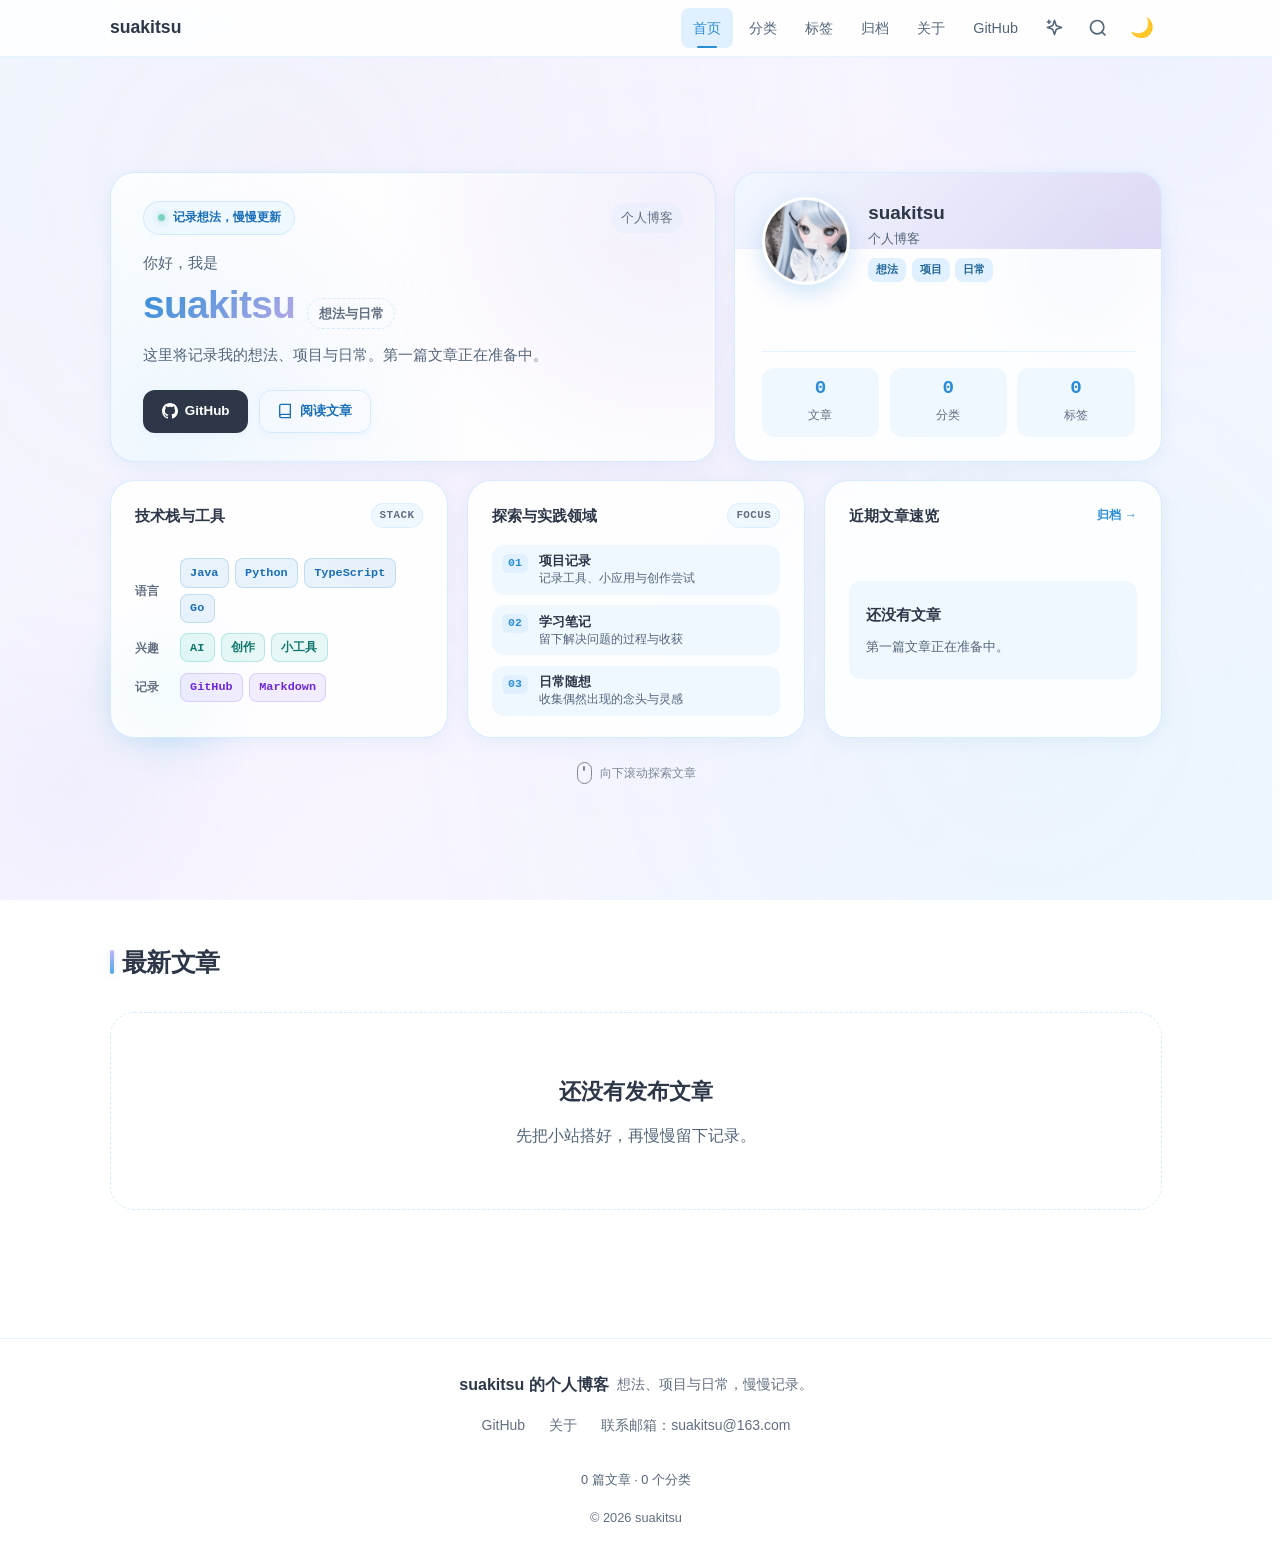
==== commit 397cde5f: "Add contact email to the site footer" ====
--- a/index.html
+++ b/index.html
@@ -188,4 +188,4 @@
   </div>
 </section>
 
-<div id="contentStart"></div><section class="posts-section" id="postsSection"><div class="container"><div class="section-header reveal"><h2 class="section-title">最新文章</h2></div><div class="empty-posts reveal"><h2>还没有发布文章</h2><p>先把小站搭好，再慢慢留下记录。</p></div></div></section></main><footer class="footer" id="footer"><div class="container"><div class="footer-content"><div class="footer-info"><p class="footer-title">suakitsu 的个人博客</p><p class="footer-subtitle">想法、项目与日常，慢慢记录。</p></div><div class="footer-links"><a href="https://github.com/suakitsu" target="_blank" rel="noopener">GitHub</a><a href="/about.html">关于</a></div><div class="footer-stats">0 篇文章 · 0 个分类</div><div class="footer-copyright"><p>© 2026 suakitsu</p></div></div></div></footer><dialog class="search-modal" id="searchModal" aria-labelledby="searchTitle"><div class="search-modal-overlay" id="searchOverlay" aria-hidden="true"></div><div class="search-modal-content"><h2 class="sr-only" id="searchTitle">搜索文章</h2><div class="search-modal-header"><input type="search" class="search-input" id="searchInput" placeholder="搜索文章..." aria-label="搜索文章关键词" autocomplete="off"><button class="search-close" id="searchClose" aria-label="关闭搜索"><svg viewBox="0 0 24 24" fill="none" stroke="currentColor" stroke-width="2" aria-hidden="true"><path d="M18 6 6 18m0-12 12 12"/></svg></button></div><div class="search-results search-hint" id="searchResults" role="status">还没有文章，发布后就能在这里搜索。</div></div></dialog><button class="back-to-top" id="backToTop" aria-label="返回顶部"><svg viewBox="0 0 24 24" fill="none" stroke="currentColor" stroke-width="2.5" aria-hidden="true"><polyline points="18 15 12 9 6 15"/></svg></button></body></html>
+<div id="contentStart"></div><section class="posts-section" id="postsSection"><div class="container"><div class="section-header reveal"><h2 class="section-title">最新文章</h2></div><div class="empty-posts reveal"><h2>还没有发布文章</h2><p>先把小站搭好，再慢慢留下记录。</p></div></div></section></main><footer class="footer" id="footer"><div class="container"><div class="footer-content"><div class="footer-info"><p class="footer-title">suakitsu 的个人博客</p><p class="footer-subtitle">想法、项目与日常，慢慢记录。</p></div><div class="footer-links"><a href="https://github.com/suakitsu" target="_blank" rel="noopener">GitHub</a><a href="/about.html">关于</a><a href="mailto:suakitsu@163.com">联系邮箱：suakitsu@163.com</a></div><div class="footer-stats">0 篇文章 · 0 个分类</div><div class="footer-copyright"><p>© 2026 suakitsu</p></div></div></div></footer><dialog class="search-modal" id="searchModal" aria-labelledby="searchTitle"><div class="search-modal-overlay" id="searchOverlay" aria-hidden="true"></div><div class="search-modal-content"><h2 class="sr-only" id="searchTitle">搜索文章</h2><div class="search-modal-header"><input type="search" class="search-input" id="searchInput" placeholder="搜索文章..." aria-label="搜索文章关键词" autocomplete="off"><button class="search-close" id="searchClose" aria-label="关闭搜索"><svg viewBox="0 0 24 24" fill="none" stroke="currentColor" stroke-width="2" aria-hidden="true"><path d="M18 6 6 18m0-12 12 12"/></svg></button></div><div class="search-results search-hint" id="searchResults" role="status">还没有文章，发布后就能在这里搜索。</div></div></dialog><button class="back-to-top" id="backToTop" aria-label="返回顶部"><svg viewBox="0 0 24 24" fill="none" stroke="currentColor" stroke-width="2.5" aria-hidden="true"><polyline points="18 15 12 9 6 15"/></svg></button></body></html>
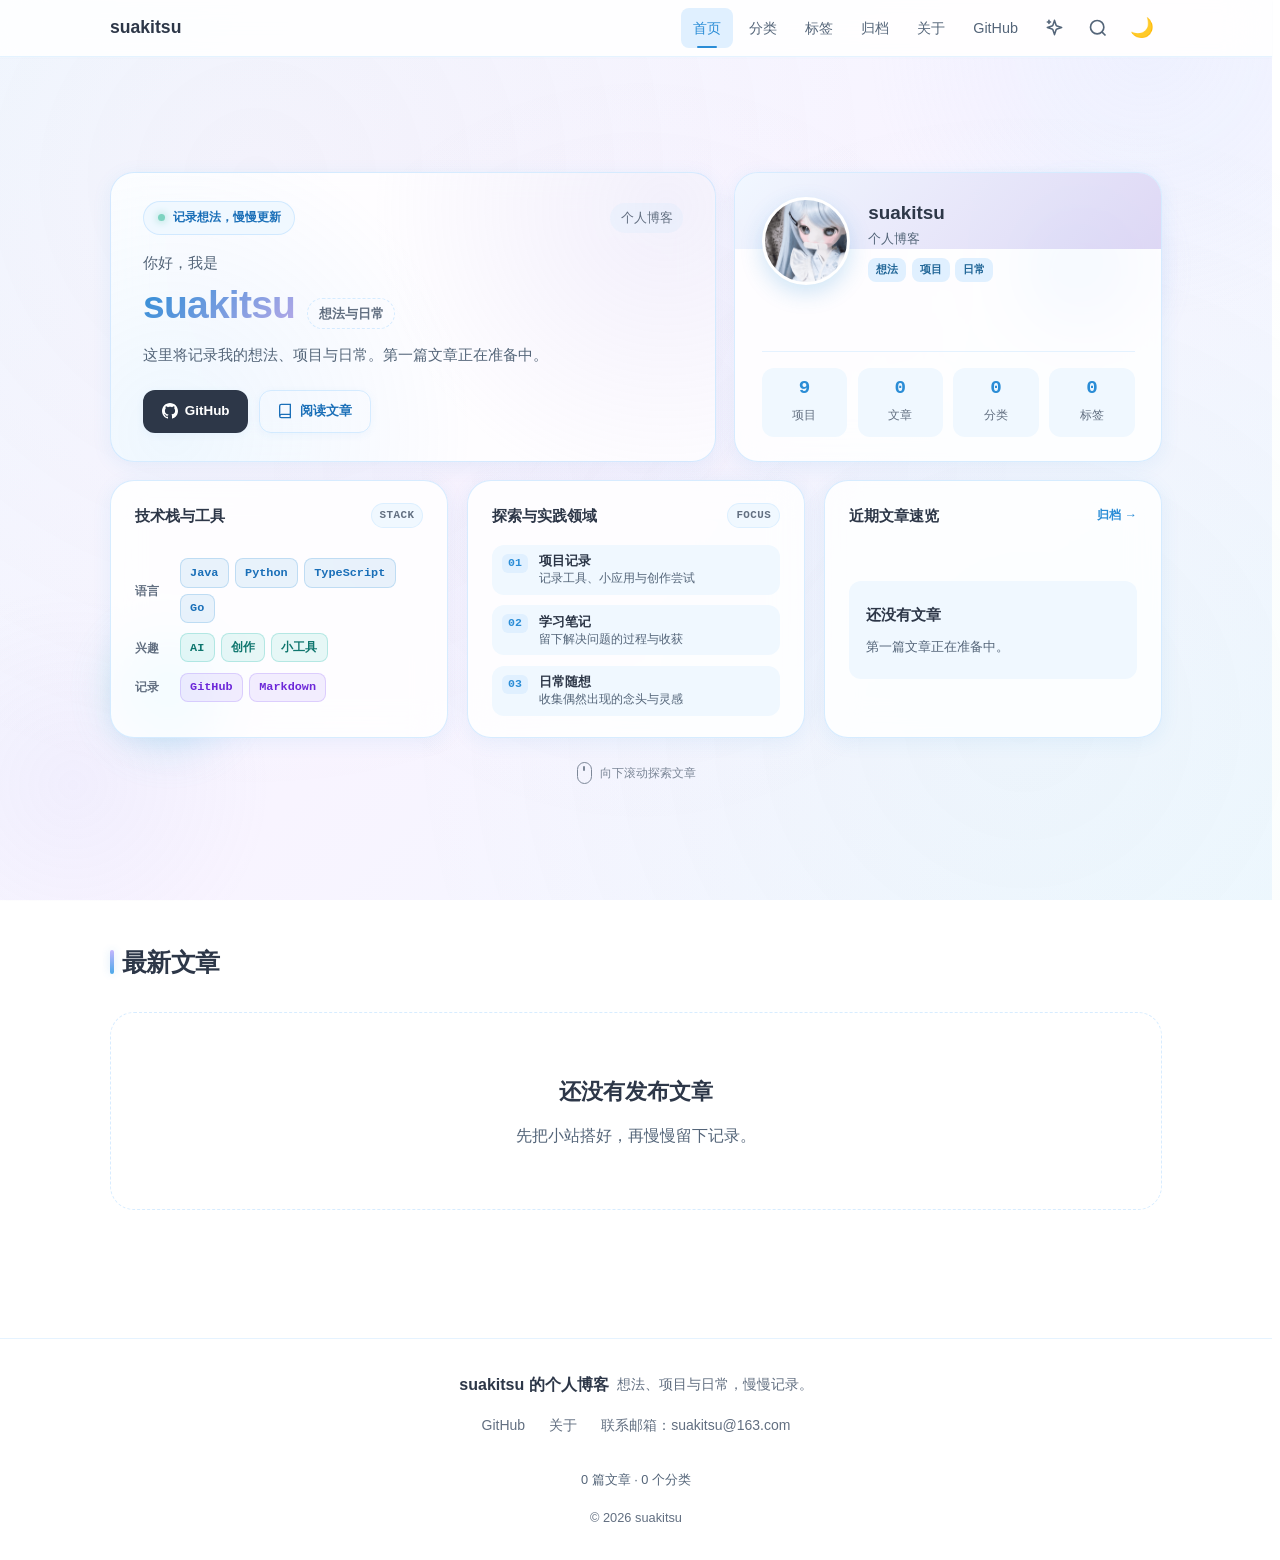
==== commit 5fde6aea: "Sync the homepage project count with public GitHub repositories" ====
--- a/index.html
+++ b/index.html
@@ -124,6 +124,10 @@
           </div>
         </div>
         <div class="avatar-stats">
+          <a href="https://github.com/suakitsu?tab=repositories" class="stat" target="_blank" rel="noopener" title="GitHub 公开仓库数，包含博客与个人介绍仓库">
+            <span class="stat-number" id="githubProjectCount" aria-live="polite">9</span>
+            <span class="stat-label">项目</span>
+          </a>
           <a href="#postsSection" class="stat">
             <span class="stat-number">0</span>
             <span class="stat-label">文章</span>
--- a/style.css
+++ b/style.css
@@ -1 +1 @@
-﻿.skip-links{position:absolute;top:-100%;left:0;z-index:9999}.skip-links a{display:block;padding:.75rem 1.5rem;background:var(--alice-500);color:#fff;font-weight:600;text-decoration:none}.skip-links a:focus{position:fixed;top:0;left:0}:root{--alice-50: #f0f8ff;--alice-100: #e0f0ff;--alice-200: #bde0ff;--alice-300: #7cc4fa;--alice-400: #4ba9e9;--alice-500: #2b8dd6;--alice-600: #1a6fb8;--alice-700: #155a96;--alice-800: #164d7c;--alice-900: #174168;--accent-pink: #f5a0b8;--accent-teal: #7dd3c0;--accent-lavender: #b8a9e8;--accent-peach: #ffd4b8;--font-sans: 'Segoe UI', 'Microsoft YaHei', -apple-system, sans-serif;--font-mono: 'Cascadia Code', Consolas, monospace;--radius-sm: 8px;--radius-md: 12px;--radius-lg: 16px;--radius-xl: 24px;--radius-full: 9999px;--bounce: cubic-bezier(0.68, -0.55, 0.265, 1.55);--smooth: cubic-bezier(0.4, 0, 0.2, 1);--transition-fast: 150ms ease;--transition-base: 250ms ease;--season-accent: #c4b5fd;--season-hover: #a78bfa}[data-theme=light],:root{--text-primary: #2d3748;--text-secondary: #718096;--text-muted: #a0aec0;--bg-primary: #ffffff;--bg-secondary: var(--alice-50);--bg-card: rgba(255, 255, 255, 0.85);--bg-card-solid: #ffffff;--border-color: rgba(189, 224, 255, 0.4);--border-color-strong: rgba(189, 224, 255, 0.6);--shadow-soft: 0 4px 20px rgba(43, 141, 214, 0.08);--shadow-card: 0 8px 32px rgba(43, 141, 214, 0.12);--shadow-hover: 0 12px 40px rgba(43, 141, 214, 0.18);--nav-bg: rgba(255, 255, 255, 0.88);--code-bg: #f6f8fa;--code-text: #24292e;--hero-gradient: linear-gradient(135deg, var(--alice-50) 0%, #f8f4ff 50%, var(--alice-50) 100%);--card-before-bg: linear-gradient(135deg, var(--alice-100) 0%, var(--accent-lavender) 100%);--blockquote-bg: var(--alice-50);--tag-bg: var(--alice-100);--tag-text: var(--alice-700);--category-bg: var(--alice-100);--category-text: var(--alice-700);--color-error: #dc3c3c;--color-error-light: rgba(220, 60, 60, 0.1);--color-error-border: rgba(220, 60, 60, 0.25)}[data-theme=dark]{--text-primary: #e2e8f0;--text-secondary: #a0aec0;--text-muted: #718096;--bg-primary: #0f172a;--bg-secondary: #1e293b;--bg-card: rgba(30, 41, 59, 0.85);--bg-card-solid: #1e293b;--border-color: rgba(100, 160, 220, 0.15);--border-color-strong: rgba(100, 160, 220, 0.25);--shadow-soft: 0 4px 20px rgba(0, 0, 0, 0.3);--shadow-card: 0 8px 32px rgba(0, 0, 0, 0.4);--shadow-hover: 0 12px 40px rgba(0, 0, 0, 0.5);--nav-bg: rgba(15, 23, 42, 0.92);--code-bg: #0d1525;--code-text: #e2e8f0;--hero-gradient: linear-gradient(135deg, #0f172a 0%, #1a1530 50%, #0f172a 100%);--card-before-bg: linear-gradient(135deg, rgba(43, 141, 214, 0.2) 0%, rgba(184, 169, 232, 0.2) 100%);--blockquote-bg: rgba(43, 141, 214, 0.1);--tag-bg: rgba(43, 141, 214, 0.15);--tag-text: var(--alice-300);--category-bg: rgba(43, 141, 214, 0.15);--category-text: var(--alice-300);--alice-50: #1e293b;--alice-100: rgba(43, 141, 214, 0.15);--alice-200: rgba(43, 141, 214, 0.25);--color-error: #f87171;--color-error-light: rgba(255, 100, 100, 0.12);--color-error-border: rgba(255, 100, 100, 0.25)}*,*::before,*::after{box-sizing:border-box;margin:0;padding:0}html{scroll-behavior:smooth;-webkit-font-smoothing:antialiased;-moz-osx-font-smoothing:grayscale}body{font-family:var(--font-sans);color:var(--text-primary);background:var(--hero-gradient);background-attachment:fixed;min-height:100vh;line-height:1.7;overflow-x:hidden;transition:background .3s var(--smooth),color .3s var(--smooth)}body::before{content:"";position:fixed;top:0;left:0;right:0;bottom:0;background-image:radial-gradient(circle at 20% 20%, rgba(245, 160, 184, 0.05) 0%, transparent 50%),radial-gradient(circle at 80% 80%, rgba(125, 211, 192, 0.05) 0%, transparent 50%),radial-gradient(circle at 50% 50%, rgba(184, 169, 232, 0.03) 0%, transparent 50%);pointer-events:none;z-index:-1}[data-theme=dark] body::before{background-image:radial-gradient(circle at 20% 20%, rgba(245, 160, 184, 0.03) 0%, transparent 50%),radial-gradient(circle at 80% 80%, rgba(125, 211, 192, 0.03) 0%, transparent 50%)}a{color:var(--alice-500);text-decoration:none;transition:all var(--transition-base) var(--smooth)}a:hover{color:var(--alice-400)}img{max-width:100%;height:auto}.container{max-width:1100px;margin:0 auto;padding:0 1.5rem}.theme-toggle{position:relative;background:none;border:none;cursor:pointer;padding:.5rem;font-size:1.2rem;line-height:1;color:var(--text-secondary);transition:all var(--transition-base) var(--smooth);border-radius:var(--radius-sm)}.theme-toggle:hover{color:var(--alice-500);background:var(--bg-secondary)}.theme-toggle .icon-sun,.theme-toggle .icon-moon{display:none}[data-theme=light] .theme-toggle .icon-moon,:root:not([data-theme=dark]) .theme-toggle .icon-moon{display:inline}[data-theme=dark] .theme-toggle .icon-sun{display:inline}[data-theme=dark] .theme-toggle .icon-moon{display:none}.navbar{position:sticky;top:0;z-index:100;background:var(--nav-bg);backdrop-filter:blur(20px) saturate(180%);-webkit-backdrop-filter:blur(20px) saturate(180%);border-bottom:1px solid var(--border-color);transition:all .3s var(--smooth)}.navbar .container{display:flex;align-items:center;justify-content:space-between;height:3.5rem}.logo{display:flex;align-items:center;gap:.5rem;font-weight:700;font-size:1.1rem;color:var(--text-primary);transition:all var(--transition-base) var(--smooth)}.logo:hover{color:var(--alice-500);transform:scale(1.02)}.logo-icon{font-size:1.4rem;animation:float 3s ease-in-out infinite}@keyframes float{0%,100%{transform:translateY(0)}50%{transform:translateY(-3px)}}.nav-right{display:flex;align-items:center;gap:.25rem}.nav-links{display:flex;align-items:center;gap:.25rem}.nav-link{color:var(--text-secondary);font-weight:500;font-size:.9rem;padding:.5rem .75rem;border-radius:var(--radius-sm);transition:all var(--transition-base) var(--smooth);position:relative}.nav-link:hover{color:var(--alice-500);background:var(--bg-secondary)}.nav-link.active{color:var(--alice-500);background:var(--alice-100)}.nav-link.active::after{content:"";position:absolute;bottom:0;left:50%;transform:translateX(-50%);width:20px;height:2px;background:var(--alice-500);border-radius:var(--radius-full)}.menu-toggle{display:none;background:none;border:none;cursor:pointer;padding:.5rem;font-size:1.2rem;color:var(--text-primary)}.mobile-menu{position:fixed;top:3.5rem;left:0;right:0;background:var(--bg-card-solid);backdrop-filter:blur(20px);border-bottom:1px solid var(--border-color);padding:1rem;z-index:99;box-shadow:var(--shadow-card);transform:translateY(-100%);opacity:0;visibility:hidden;transition:all .3s var(--smooth)}.mobile-menu.active{transform:translateY(0);opacity:1;visibility:visible}.mobile-overlay{position:fixed;top:0;left:0;width:100%;height:100%;background:rgba(0,0,0,.5);z-index:98;opacity:0;visibility:hidden;transition:all .3s var(--smooth)}.mobile-overlay.active{opacity:1;visibility:visible}.mobile-link{display:flex;align-items:center;gap:.75rem;padding:.75rem 1rem;color:var(--text-primary);font-weight:500;border-radius:var(--radius-sm);transition:all var(--transition-base) var(--smooth);opacity:0;transform:translateX(-20px)}.mobile-menu.active .mobile-link{opacity:1;transform:translateX(0)}.mobile-menu.active .mobile-link:nth-child(1){transition-delay:.05s}.mobile-menu.active .mobile-link:nth-child(2){transition-delay:.1s}.mobile-menu.active .mobile-link:nth-child(3){transition-delay:.15s}.mobile-menu.active .mobile-link:nth-child(4){transition-delay:.2s}.mobile-menu.active .mobile-link:nth-child(5){transition-delay:.25s}.mobile-link:hover{background:var(--bg-secondary);color:var(--alice-500)}.hero{padding:1.5rem 0 1.25rem;position:relative;overflow:hidden}.hero.hero-bento-screen{min-height:calc(100vh - 3.5rem);display:flex;flex-direction:column;justify-content:center}.hero-bento-container{width:100%;position:relative;z-index:1;display:flex;flex-direction:column;justify-content:center;gap:1.15rem}.hero::before{content:"";position:absolute;top:-35%;right:-12%;width:560px;height:560px;background:radial-gradient(circle, rgba(189, 224, 255, 0.16) 0%, transparent 70%);border-radius:50%;pointer-events:none}[data-theme=dark] .hero::before{background:radial-gradient(circle, rgba(43, 141, 214, 0.1) 0%, transparent 70%)}.bento-grid{display:grid;grid-template-columns:repeat(12, minmax(0, 1fr));gap:1.15rem;align-items:stretch;position:relative;z-index:2}.bento-card{background:var(--bg-card);border:1px solid var(--border-color-strong);border-radius:var(--radius-xl);padding:1.5rem 1.65rem;box-shadow:var(--shadow-soft);backdrop-filter:blur(16px) saturate(160%);-webkit-backdrop-filter:blur(16px) saturate(160%);position:relative;overflow:hidden;min-width:0;display:flex;flex-direction:column;justify-content:space-between;transition:border-color .3s var(--smooth),box-shadow .3s var(--smooth),transform .3s var(--smooth)}.bento-card:hover{border-color:var(--alice-300);box-shadow:var(--shadow-card)}.bento-intro{grid-column:span 7;padding:1.75rem 2rem;background:radial-gradient(circle at 92% 12%, rgba(184, 169, 232, 0.16) 0%, transparent 48%),radial-gradient(circle at 10% 90%, rgba(124, 196, 250, 0.12) 0%, transparent 50%),var(--bg-card)}[data-theme=dark] .bento-intro{background:radial-gradient(circle at 92% 12%, rgba(184, 169, 232, 0.1) 0%, transparent 50%),radial-gradient(circle at 10% 90%, rgba(43, 141, 214, 0.12) 0%, transparent 50%),var(--bg-card)}.bento-intro-top{display:flex;align-items:center;justify-content:space-between;flex-wrap:wrap;gap:.75rem;margin-bottom:1rem}.bento-intro-body{margin-bottom:1.35rem}.hero-badge{display:inline-flex;align-items:center;gap:.5rem;padding:.32rem .85rem;background:var(--bg-secondary);color:var(--alice-600);border-radius:var(--radius-full);font-size:.78rem;font-weight:600;border:1px solid var(--border-color-strong)}[data-theme=dark] .hero-badge{color:var(--alice-300)}.hero-badge-dot{width:7px;height:7px;background:var(--accent-teal);border-radius:50%;box-shadow:0 0 8px var(--accent-teal);animation:pulse 2s ease-in-out infinite}@keyframes pulse{0%,100%{opacity:1;transform:scale(1)}50%{opacity:.6;transform:scale(1.2)}}.hero-location{display:inline-flex;align-items:center;gap:.35rem;color:var(--text-muted);font-size:.8rem;font-weight:500;padding:.25rem .65rem;border-radius:var(--radius-full);background:rgba(189,224,255,.15)}[data-theme=dark] .hero-location{background:rgba(43,141,214,.12)}.hero-location svg{opacity:.75;color:var(--alice-500)}.hero-greeting{display:block;font-size:.92rem;color:var(--text-secondary);font-weight:500;margin-bottom:.25rem}.hero-title-row{display:flex;align-items:baseline;flex-wrap:wrap;gap:.75rem;margin-bottom:.75rem}.hero-name{display:inline-block;font-size:2.35rem;font-weight:800;line-height:1.18;letter-spacing:-0.02em;background:linear-gradient(135deg, var(--alice-500) 0%, var(--accent-lavender) 100%);-webkit-background-clip:text;-webkit-text-fill-color:rgba(0,0,0,0);background-clip:text}[data-theme=dark] .hero-name{background:linear-gradient(135deg, var(--alice-300) 0%, var(--accent-lavender) 100%);-webkit-background-clip:text;background-clip:text}.hero-subtitle-pill{font-size:.8rem;font-weight:600;color:var(--text-muted);padding:.2rem .65rem;border-radius:var(--radius-full);border:1px dashed var(--border-color-strong)}.hero-description{font-size:.95rem;color:var(--text-secondary);line-height:1.72;margin:0;max-width:560px}.hero-links{display:flex;gap:.65rem;flex-wrap:wrap;margin-top:auto}.hero-link{display:inline-flex;align-items:center;gap:.45rem;padding:.55rem 1.1rem;background:var(--text-primary);color:var(--bg-primary);border-radius:var(--radius-md);font-weight:600;font-size:.84rem;transition:all .25s var(--smooth);border:1px solid rgba(0,0,0,0);cursor:pointer}.hero-link:hover{background:var(--alice-500);color:#fff;transform:translateY(-2px);box-shadow:var(--shadow-hover)}.hero-link-secondary{background:var(--bg-card-solid);color:var(--text-primary);border:1px solid var(--border-color-strong)}.hero-link-secondary:hover{background:var(--alice-100);border-color:var(--alice-300);color:var(--alice-600)}[data-theme=dark] .hero-link-secondary:hover{color:var(--alice-300)}.hero-link-ghost{background:rgba(0,0,0,0);color:var(--alice-600);border:1px solid var(--border-color-strong)}[data-theme=dark] .hero-link-ghost{color:var(--alice-300)}.hero-link-ghost:hover{background:var(--alice-100);color:var(--alice-600);border-color:var(--alice-400)}.bento-profile{grid-column:span 5;text-align:left;padding:1.5rem 1.65rem}.bento-profile::before{content:"";position:absolute;top:0;left:0;right:0;height:76px;background:var(--card-before-bg);opacity:.45;pointer-events:none}[data-theme=dark] .bento-profile::before{opacity:.28}.profile-card-main{position:relative;z-index:1;display:flex;align-items:center;gap:1.15rem;margin-bottom:1.15rem}.avatar-wrapper{position:relative;width:88px;height:88px;flex-shrink:0;border-radius:50%;overflow:hidden;border:3.5px solid var(--bg-primary);box-shadow:0 8px 22px rgba(43,141,214,.22);transition:all .3s var(--smooth);background:var(--bg-primary)}.avatar-wrapper:hover{transform:scale(1.05) rotate(3deg);box-shadow:0 12px 28px rgba(43,141,214,.32)}.avatar-wrapper img{width:100%;height:100%;object-fit:cover;display:block}.profile-card-info{min-width:0;flex:1}.avatar-name{font-weight:800;font-size:1.18rem;color:var(--text-primary);margin-bottom:.15rem;line-height:1.3}.avatar-role{font-size:.8rem;color:var(--text-secondary);margin-bottom:.55rem}.avatar-tags{display:flex;flex-wrap:wrap;gap:.35rem}.avatar-mini-tag{font-family:var(--font-mono);font-size:.68rem;font-weight:600;padding:.15rem .5rem;border-radius:var(--radius-sm);background:var(--tag-bg);color:var(--tag-text)}.avatar-stats{position:relative;z-index:1;display:grid;grid-template-columns:repeat(3, 1fr);gap:.65rem;padding-top:1rem;border-top:1px solid var(--border-color);margin-top:auto}.stat{text-align:center;padding:.5rem .35rem;border-radius:var(--radius-md);background:var(--bg-secondary);border:1px solid rgba(0,0,0,0);transition:all .2s var(--smooth);text-decoration:none;display:block}.stat:hover{border-color:var(--alice-300);transform:translateY(-2px);background:var(--alice-100)}.stat-number{display:block;font-weight:800;font-size:1.2rem;line-height:1.2;color:var(--alice-500);font-family:var(--font-mono)}[data-theme=dark] .stat-number{color:var(--alice-300)}.stat-label{font-size:.72rem;color:var(--text-muted);font-weight:500}.bento-tech,.bento-focus,.bento-latest{grid-column:span 4;padding:1.35rem 1.5rem}.bento-card-header{display:flex;align-items:center;gap:.5rem;margin-bottom:1rem}.bento-card-icon{font-size:1.05rem;line-height:1}.bento-card-title{font-size:.96rem;font-weight:700;color:var(--text-primary);margin:0;flex:1}.bento-card-badge{font-family:var(--font-mono);font-size:.68rem;font-weight:600;text-transform:uppercase;letter-spacing:.04em;padding:.15rem .5rem;border-radius:var(--radius-full);background:var(--bg-secondary);color:var(--text-muted);border:1px solid var(--border-color)}.bento-card-more{font-size:.78rem;font-weight:600;color:var(--alice-500)}.bento-card-more:hover{color:var(--alice-600);transform:translateX(2px)}.bento-tech-groups{display:flex;flex-direction:column;gap:.65rem;margin-top:auto;margin-bottom:auto}.bento-tech-row{display:flex;align-items:center;gap:.6rem}.tech-group-label{font-size:.74rem;font-weight:600;color:var(--text-muted);width:2.2rem;flex-shrink:0}.tech-pills{display:flex;flex-wrap:wrap;gap:.38rem;min-width:0}.tech-pill{font-family:var(--font-mono);font-size:.74rem;font-weight:600;padding:.22rem .58rem;border-radius:var(--radius-sm);border:1px solid var(--border-color);background:var(--bg-secondary);color:var(--text-primary);white-space:nowrap;transition:all .2s var(--smooth)}.tech-pill:hover{transform:translateY(-1px);border-color:var(--alice-400)}.tech-pill-blue{background:rgba(43,141,214,.1);color:var(--alice-600);border-color:rgba(43,141,214,.22)}[data-theme=dark] .tech-pill-blue{color:var(--alice-300);background:rgba(43,141,214,.16)}.tech-pill-teal{background:rgba(20,184,166,.1);color:#0f766e;border-color:rgba(20,184,166,.24)}[data-theme=dark] .tech-pill-teal{color:#5eead4;background:rgba(20,184,166,.15)}.tech-pill-purple{background:rgba(139,92,246,.1);color:#6d28d9;border-color:rgba(139,92,246,.22)}[data-theme=dark] .tech-pill-purple{color:#c4b5fd;background:rgba(139,92,246,.16)}.bento-focus-list{list-style:none;padding:0;margin:auto 0;display:flex;flex-direction:column;gap:.65rem}.bento-focus-item{display:flex;align-items:flex-start;gap:.65rem;padding:.42rem .55rem;border-radius:var(--radius-md);background:var(--bg-secondary);border:1px solid rgba(0,0,0,0);transition:border-color .2s ease}.bento-focus-item:hover{border-color:var(--border-color-strong)}.focus-index{font-family:var(--font-mono);font-size:.72rem;font-weight:700;color:var(--alice-500);background:var(--alice-100);padding:.12rem .4rem;border-radius:6px;line-height:1.3;flex-shrink:0;margin-top:.1rem}[data-theme=dark] .focus-index{color:var(--alice-300)}.focus-detail{min-width:0;flex:1}.focus-name{font-size:.82rem;font-weight:700;color:var(--text-primary);line-height:1.3;margin-bottom:.1rem}.focus-desc{font-size:.74rem;color:var(--text-secondary);line-height:1.35;white-space:nowrap;overflow:hidden;text-overflow:ellipsis}.bento-latest-list{display:flex;flex-direction:column;gap:.55rem;margin:auto 0}.bento-latest-item{display:flex;align-items:center;gap:.55rem;padding:.5rem .65rem;border-radius:var(--radius-md);background:var(--bg-secondary);border:1px solid rgba(0,0,0,0);text-decoration:none;transition:all .2s var(--smooth);min-width:0}.bento-latest-item:hover{border-color:var(--alice-300);background:var(--alice-100);transform:translateX(3px)}.latest-item-date{font-family:var(--font-mono);font-size:.72rem;color:var(--text-muted);flex-shrink:0}.latest-item-title{font-size:.82rem;font-weight:600;color:var(--text-primary);white-space:nowrap;overflow:hidden;text-overflow:ellipsis;flex:1;min-width:0}.bento-latest-item:hover .latest-item-title{color:var(--alice-600)}[data-theme=dark] .bento-latest-item:hover .latest-item-title{color:var(--alice-300)}.latest-item-cat{font-size:.68rem;font-weight:600;padding:.1rem .45rem;border-radius:var(--radius-full);background:var(--category-bg);color:var(--category-text);flex-shrink:0}.hero-scroll-hint{display:inline-flex;align-items:center;justify-content:center;gap:.5rem;align-self:center;padding:.35rem .9rem;border-radius:var(--radius-full);color:var(--text-muted);font-size:.78rem;font-weight:500;text-decoration:none;transition:all .25s var(--smooth);opacity:.82}.hero-scroll-hint:hover{color:var(--alice-500);opacity:1;transform:translateY(2px)}.scroll-mouse{width:15px;height:22px;border:1.5px solid currentColor;border-radius:99px;display:inline-flex;justify-content:center;padding-top:3px}.scroll-wheel{width:2.5px;height:5px;border-radius:99px;background:currentColor;animation:scroll-wheel-anim 1.8s ease-in-out infinite}@keyframes scroll-wheel-anim{0%,100%{transform:translateY(0);opacity:1}60%{transform:translateY(5px);opacity:.3}}.decoration{position:absolute;pointer-events:none;opacity:.45;z-index:0}.decoration::before{content:"";position:absolute;border-radius:50%;background:linear-gradient(135deg, var(--alice-300), var(--accent-lavender));filter:blur(24px)}.decoration-1{top:6%;right:4%;width:120px;height:120px;animation:float 4s ease-in-out infinite}.decoration-1::before{width:100%;height:100%}.decoration-2{bottom:8%;left:3%;width:100px;height:100px;animation:float 3s ease-in-out infinite 1s}.decoration-2::before{width:100%;height:100%}[data-theme=dark] .decoration{opacity:.25}.posts-section{padding:2.5rem 0 4rem}.section-header{display:flex;align-items:center;justify-content:space-between;margin-bottom:1.75rem}.section-title{font-size:1.4rem;font-weight:700;color:var(--text-primary);display:flex;align-items:center;gap:.5rem}.section-title::before{content:"";width:4px;height:24px;background:linear-gradient(to bottom, var(--season-accent), var(--alice-400));border-radius:var(--radius-full)}.featured-section{padding:2.5rem 0 .5rem}.featured-grid{display:grid;grid-template-columns:repeat(2, minmax(0, 1fr));gap:1.5rem;align-items:stretch}.featured-card{background:var(--bg-card);border:1px solid var(--border-color-strong);border-radius:var(--radius-lg);overflow:hidden;transition:all .3s var(--smooth);backdrop-filter:blur(10px);will-change:transform;display:flex;flex-direction:column;height:100%;min-width:0}.featured-card:hover{border-color:var(--alice-300);box-shadow:var(--shadow-hover)}.featured-card.card-3d-active:hover{transform:none}.featured-cover{width:100%;height:190px;overflow:hidden;flex-shrink:0;position:relative}.featured-cover img{width:100%;height:100%;object-fit:cover;transition:transform .3s var(--smooth)}.featured-card:hover .featured-cover img{transform:scale(1.05)}.featured-cover-placeholder{background:linear-gradient(135deg, rgba(43, 141, 214, 0.14) 0%, rgba(184, 169, 232, 0.22) 50%, rgba(125, 211, 192, 0.15) 100%);display:flex;align-items:center;justify-content:center;border-bottom:1px solid var(--border-color)}[data-theme=dark] .featured-cover-placeholder{background:linear-gradient(135deg, rgba(43, 141, 214, 0.2) 0%, rgba(139, 92, 246, 0.22) 55%, rgba(20, 184, 166, 0.14) 100%)}.featured-cover-placeholder .placeholder-pattern{position:absolute;inset:0;background-image:linear-gradient(rgba(43, 141, 214, 0.08) 1px, transparent 1px),linear-gradient(90deg, rgba(43, 141, 214, 0.08) 1px, transparent 1px);background-size:24px 24px;pointer-events:none}.featured-cover-placeholder .placeholder-content{position:relative;z-index:1;display:flex;align-items:center;gap:.6rem;padding:.55rem 1.1rem;border-radius:var(--radius-full);background:var(--bg-card);border:1px solid var(--border-color-strong);box-shadow:var(--shadow-soft)}.featured-cover-placeholder .placeholder-badge{font-weight:700;font-size:.85rem;color:var(--alice-600)}[data-theme=dark] .featured-cover-placeholder .placeholder-badge{color:var(--alice-300)}.featured-cover-placeholder .placeholder-icon{color:var(--accent-lavender);font-size:1rem}.featured-content{padding:1.5rem;display:flex;flex-direction:column;flex:1}.featured-meta{display:flex;align-items:center;gap:.75rem;margin-bottom:.75rem;font-size:.8rem;color:var(--text-muted)}.featured-title{font-size:1.2rem;font-weight:700;margin-bottom:.75rem;line-height:1.4}.featured-title a{color:var(--text-primary);text-decoration:none;transition:color .2s ease}.featured-title a:hover{color:var(--season-hover)}.featured-excerpt{font-size:.9rem;color:var(--text-secondary);line-height:1.65;margin-bottom:1.15rem;display:-webkit-box;-webkit-line-clamp:2;-webkit-box-orient:vertical;overflow:hidden}.featured-tags{display:flex;flex-wrap:wrap;gap:.5rem;margin-top:auto;padding-top:.85rem;border-top:1px dashed var(--border-color)}@media(max-width: 768px){.featured-grid{grid-template-columns:1fr}.featured-cover{height:160px}}.posts-grid{display:grid;grid-template-columns:repeat(2, minmax(0, 1fr));gap:1.5rem;align-items:stretch}.post-card{background:var(--bg-card);border:1px solid var(--border-color-strong);border-radius:var(--radius-lg);padding:1.5rem;transition:all .3s var(--smooth);backdrop-filter:blur(10px);position:relative;overflow:hidden;will-change:transform;display:flex;flex-direction:column;height:100%;min-width:0;margin-bottom:0}.post-card::before{content:"";position:absolute;top:0;left:0;width:4px;height:100%;background:linear-gradient(to bottom, var(--alice-300), var(--accent-lavender));opacity:0;transition:opacity .3s var(--smooth),width .3s var(--smooth)}.post-card:hover{border-color:var(--alice-300);box-shadow:var(--shadow-hover)}.post-card.card-3d-active:hover{transform:none}.post-card:hover::before{opacity:1;width:6px}.post-card:active{transform:translateY(-2px) scale(0.98);box-shadow:var(--shadow-card)}.post-card.card-3d-active:active{transform:none}.post-card-cover{margin:-1.5rem -1.5rem 1.25rem -1.5rem;overflow:hidden;border-radius:var(--radius-lg) var(--radius-lg) 0 0}.post-card-cover img{width:100%;height:180px;object-fit:cover;transition:transform .3s var(--smooth)}.post-card:hover .post-card-cover img{transform:scale(1.05)}.post-meta{display:flex;align-items:center;gap:.75rem;margin-bottom:.75rem;font-size:.8rem;color:var(--text-muted);flex-wrap:wrap}.post-category{display:inline-flex;align-items:center;gap:.25rem;padding:.2rem .6rem;background:var(--category-bg);color:var(--category-text);border-radius:var(--radius-full);font-weight:500;font-size:.75rem}.post-wip{display:inline-flex;align-items:center;gap:.25rem;padding:.2rem .6rem;background:var(--color-error-light);color:var(--color-error);border:1px solid var(--color-error-border);border-radius:var(--radius-full);font-weight:600;font-size:.7rem;letter-spacing:.02em;animation:wip-pulse 2.4s ease-in-out infinite}@keyframes wip-pulse{0%,100%{opacity:1}50%{opacity:.7}}.post-title{font-size:1.15rem;font-weight:700;line-height:1.4;margin-bottom:.75rem}.post-title a{color:var(--text-primary);transition:all var(--transition-base) var(--smooth)}.post-title a:hover{color:var(--season-hover)}.post-excerpt{color:var(--text-secondary);font-size:.9rem;line-height:1.7;margin-bottom:1rem;display:-webkit-box;-webkit-line-clamp:2;-webkit-box-orient:vertical;overflow:hidden}.post-footer{display:flex;align-items:center;justify-content:space-between;flex-wrap:wrap;gap:.75rem;margin-top:auto;padding-top:.9rem;border-top:1px dashed var(--border-color)}.post-tags{display:flex;gap:.375rem;flex-wrap:wrap}.tag{display:inline-block;padding:.2rem .5rem;background:var(--tag-bg);color:var(--tag-text);font-size:.75rem;border-radius:var(--radius-sm);transition:all var(--transition-base) var(--smooth);transform:scale(1)}.tag:hover{background:var(--season-accent);color:#fff;transform:scale(1.05)}.read-time{font-size:.75rem;color:var(--text-muted);display:flex;align-items:center;gap:.25rem}.pagination{display:flex;align-items:center;justify-content:center;gap:1rem;margin-top:3rem;padding-top:2rem;border-top:1px solid var(--border-color)}.pagination-btn{display:inline-flex;align-items:center;gap:.5rem;padding:.5rem 1rem;background:var(--bg-card);color:var(--text-primary);border:1px solid var(--border-color);border-radius:var(--radius-md);font-weight:500;font-size:.875rem;transition:all var(--transition-base) var(--smooth);cursor:pointer}.pagination-btn:hover{background:var(--alice-500);color:#fff;border-color:var(--alice-500);transform:translateY(-2px)}.pagination-info{font-size:.875rem;color:var(--text-muted)}.post-header{padding:3rem 0 2rem;border-bottom:1px solid var(--border-color);margin-bottom:2rem}.post-header .post-title{font-size:2rem;font-weight:800;line-height:1.3;margin:1rem 0}.post-header .post-excerpt{font-size:1.05rem;color:var(--text-secondary);line-height:1.7;display:block;-webkit-line-clamp:unset}.post-cover-image{margin:1.5rem 0;border-radius:var(--radius-lg);overflow:hidden;max-width:720px}.post-cover-image img{width:100%;max-height:400px;object-fit:cover;display:block}.post-content{max-width:720px;min-width:0;font-size:1rem;line-height:1.9;overflow-wrap:break-word;word-break:break-word}.post-content h2{font-size:1.5rem;font-weight:700;margin-top:2.5rem;margin-bottom:1rem;padding-bottom:.5rem;border-bottom:2px solid var(--border-color);color:var(--text-primary)}.post-content h3{font-size:1.25rem;font-weight:600;margin-top:2rem;margin-bottom:.75rem;color:var(--alice-500)}[data-theme=dark] .post-content h3{color:var(--alice-300)}.post-content p{margin-bottom:1.25rem}.post-content a{color:var(--alice-500);text-decoration:underline;text-decoration-color:var(--alice-200);text-underline-offset:3px;transition:all var(--transition-base) var(--smooth)}.post-content a:hover{color:var(--alice-400);text-decoration-color:var(--alice-400)}.post-content ul,.post-content ol{margin-bottom:1.25rem;padding-left:1.5rem}.post-content li{margin-bottom:.5rem}.post-content blockquote{border-left:4px solid var(--alice-400);padding:1rem 1.25rem;margin:1.5rem 0;background:var(--blockquote-bg);border-radius:0 var(--radius-md) var(--radius-md) 0;color:var(--text-secondary);font-style:italic;position:relative}.post-content blockquote::before{content:"❝";position:absolute;top:-0.5rem;left:.5rem;font-size:2rem;background:linear-gradient(135deg, var(--alice-400), var(--accent-lavender));-webkit-background-clip:text;background-clip:text;color:rgba(0,0,0,0);font-style:normal;line-height:1;opacity:.6}.post-content pre{background:var(--code-bg);color:var(--code-text);padding:1.25rem;border-radius:var(--radius-lg);overflow-x:auto;margin:1.5rem 0;box-shadow:var(--shadow-card);border:1px solid var(--border-color)}.post-content pre code{background:none;padding:0;font-size:.85rem;line-height:1.7;color:inherit}.code-block-wrapper{position:relative;margin:1.5em 0;border-radius:12px;overflow:hidden;box-shadow:0 4px 20px rgba(0,0,0,.08);border:1px solid var(--border-color);background:var(--bg-card-solid)}.code-block-header{display:flex;align-items:center;justify-content:space-between;padding:.75rem 1rem;background:linear-gradient(135deg, var(--alice-100), var(--bg-secondary));border-bottom:1px solid var(--border-color);font-size:.85rem;color:var(--text-secondary)}.code-block-lang{font-weight:600;text-transform:uppercase;letter-spacing:.5px;font-size:.75rem;color:var(--alice-600)}[data-theme=dark] .code-block-lang{color:var(--alice-300)}.code-block-dots{display:flex;gap:6px}.code-block-dot{width:10px;height:10px;border-radius:50%}.code-block-dot:nth-child(1){background:#ff5f57}.code-block-dot:nth-child(2){background:#febc2e}.code-block-dot:nth-child(3){background:#28c840}.code-block-wrapper .highlight,.code-block-wrapper pre.highlight{margin:0;border-radius:0;border:none;box-shadow:none}.code-block-wrapper pre{margin:0;padding:0;background:var(--code-bg) !important;color:var(--code-text) !important;overflow-x:auto;font-size:.85rem;line-height:1.6}.code-block-wrapper pre code{background:rgba(0,0,0,0) !important;padding:0;color:inherit;font-family:var(--font-mono),"Cascadia Code",Consolas,monospace}.code-copy-btn{position:absolute;top:.75rem;right:.75rem;display:flex;align-items:center;gap:.5rem;padding:.5rem .875rem;background:var(--bg-card);border:1px solid var(--border-color);border-radius:var(--radius-md);color:var(--text-secondary);font-size:.75rem;font-weight:500;cursor:pointer;transition:all .25s var(--smooth);backdrop-filter:blur(10px);z-index:10;opacity:0;transform:translateY(-4px)}.code-block-wrapper:hover .code-copy-btn{opacity:1;transform:translateY(0)}.code-copy-btn:hover{background:var(--alice-500);color:#fff;border-color:var(--alice-500);box-shadow:0 4px 12px rgba(43,141,214,.3);transform:translateY(-2px)}.code-copy-btn:active{transform:translateY(0) scale(0.95)}.code-copy-btn.copied{background:var(--accent-teal);color:#fff;border-color:var(--accent-teal)}.code-copy-btn svg{width:14px;height:14px;flex-shrink:0}.code-copy-btn .copy-text{transition:opacity .2s ease}.code-copy-btn .success-text{opacity:0;transition:opacity .2s ease;white-space:nowrap;font-weight:600}.code-copy-btn.copied .success-text{opacity:1}.post-content .highlight,.post-content pre.highlight{position:relative;background:var(--code-bg);color:var(--code-text);padding:1.25rem;overflow-x:auto;line-height:1.7;border-radius:12px;box-shadow:var(--shadow-card);border:1px solid var(--border-color);margin:1.5em 0}.post-content .highlight code,.post-content pre.highlight code{background:rgba(0,0,0,0);border-radius:0;font-family:var(--font-mono),"Cascadia Code",Consolas,monospace;font-size:.85rem}.post-content code{background:var(--tag-bg);color:var(--alice-600);padding:.125em .4em;border-radius:var(--radius-sm);font-family:var(--font-mono),"Cascadia Code",Consolas,monospace;font-size:.875em}[data-theme=dark] .post-content code{color:var(--alice-300)}.highlight .c,.highlight .c1,.highlight .cm,.highlight .cp,.highlight .cs,.highlight .cd{color:#6a737d;font-style:italic}.highlight .k,.highlight .kd,.highlight .kt,.highlight .kr,.highlight .kp,.highlight .kn,.highlight .kc{color:#d73a49;font-weight:500}.highlight .nc,.highlight .nn,.highlight .nf,.highlight .na{color:#6f42c1}.highlight .s,.highlight .s1,.highlight .s2,.highlight .sb,.highlight .sc,.highlight .sd,.highlight .sh,.highlight .sx,.highlight .si,.highlight .se{color:#032f62}.highlight .mi,.highlight .mf,.highlight .mh,.highlight .il,.highlight .m,.highlight .mo{color:#005cc5}.highlight .o,.highlight .ow{color:#d73a49}.highlight .nv,.highlight .nb,.highlight .bp{color:#e36209}.highlight .n,.highlight .p{color:#24292e}.highlight .hll{background-color:#fffae6;border-radius:2px;padding:2px 0}.highlight .nt{color:#22863a}.highlight .nd{color:#6f42c1}.highlight .ni{color:#24292e}.highlight .ne{color:#d73a49;font-weight:500}.highlight .nl{color:#005cc5}.highlight .no{color:#005cc5}.highlight .nx{color:#24292e}.highlight .py{color:#24292e}.highlight .w{color:#24292e}.highlight .gd{color:#b31d28;background:rgba(255,22,22,.05)}.highlight .gi{color:#22863a;background:rgba(34,134,58,.05)}.highlight .gh{color:#005cc5;font-weight:600}.highlight .gu{color:#6f42c1;font-weight:600}.highlight .gs{font-weight:600}.highlight .ge{font-style:italic}.highlight .gp{color:#005cc5;font-weight:600}[data-theme=dark] .highlight .c,[data-theme=dark] .highlight .c1,[data-theme=dark] .highlight .cm,[data-theme=dark] .highlight .cp,[data-theme=dark] .highlight .cs,[data-theme=dark] .highlight .cd{color:#8b949e}[data-theme=dark] .highlight .k,[data-theme=dark] .highlight .kd,[data-theme=dark] .highlight .kt,[data-theme=dark] .highlight .kr,[data-theme=dark] .highlight .kp,[data-theme=dark] .highlight .kn,[data-theme=dark] .highlight .kc{color:#ff7b72}[data-theme=dark] .highlight .nc,[data-theme=dark] .highlight .nn,[data-theme=dark] .highlight .nf,[data-theme=dark] .highlight .na{color:#d2a8ff}[data-theme=dark] .highlight .s,[data-theme=dark] .highlight .s1,[data-theme=dark] .highlight .s2,[data-theme=dark] .highlight .sb,[data-theme=dark] .highlight .sc,[data-theme=dark] .highlight .sd,[data-theme=dark] .highlight .sh,[data-theme=dark] .highlight .sx,[data-theme=dark] .highlight .si,[data-theme=dark] .highlight .se{color:#a5d6ff}[data-theme=dark] .highlight .mi,[data-theme=dark] .highlight .mf,[data-theme=dark] .highlight .mh,[data-theme=dark] .highlight .il,[data-theme=dark] .highlight .m,[data-theme=dark] .highlight .mo{color:#79c0ff}[data-theme=dark] .highlight .o,[data-theme=dark] .highlight .ow{color:#ff7b72}[data-theme=dark] .highlight .nv,[data-theme=dark] .highlight .nb,[data-theme=dark] .highlight .bp{color:#ffa657}[data-theme=dark] .highlight .n,[data-theme=dark] .highlight .p{color:#e6edf3}[data-theme=dark] .highlight .hll{background-color:rgba(255,220,50,.15)}[data-theme=dark] .highlight .nt{color:#7ee787}[data-theme=dark] .highlight .nd{color:#d2a8ff}[data-theme=dark] .highlight .ni{color:#e6edf3}[data-theme=dark] .highlight .ne{color:#ff7b72}[data-theme=dark] .highlight .nl{color:#79c0ff}[data-theme=dark] .highlight .no{color:#79c0ff}[data-theme=dark] .highlight .nx{color:#e6edf3}[data-theme=dark] .highlight .gd{color:#ffa198;background:rgba(248,81,73,.1)}[data-theme=dark] .highlight .gi{color:#7ee787;background:rgba(63,185,80,.1)}[data-theme=dark] .highlight .gh{color:#79c0ff}[data-theme=dark] .highlight .gu{color:#d2a8ff}.highlight table td.gutter{color:var(--text-muted);padding-right:.8em;user-select:none;opacity:.6}.highlight::-webkit-scrollbar,pre.highlight::-webkit-scrollbar,.code-block-wrapper pre::-webkit-scrollbar{height:6px}.highlight::-webkit-scrollbar-thumb,pre.highlight::-webkit-scrollbar-thumb,.code-block-wrapper pre::-webkit-scrollbar-thumb{background:var(--border-color-strong);border-radius:3px}.highlight::-webkit-scrollbar-track,pre.highlight::-webkit-scrollbar-track,.code-block-wrapper pre::-webkit-scrollbar-track{background:rgba(0,0,0,0)}@media(max-width: 768px){.code-copy-btn{opacity:1;transform:translateY(0)}.code-block-wrapper{margin:1em 0}.code-block-header{padding:.5rem .75rem}.code-copy-btn{padding:.4rem .625rem;font-size:.7rem}.code-copy-btn .btn-label{display:none}}.post-content img{max-width:100%;height:auto;border-radius:var(--radius-lg);margin:1.5rem 0;box-shadow:var(--shadow-soft);transition:all .3s var(--smooth)}.post-content table{width:100%;border-collapse:collapse;margin:1.5rem 0;border-radius:var(--radius-md);overflow:hidden;border:1px solid var(--border-color);display:block;overflow-x:auto}.post-content th,.post-content td{padding:.75rem 1rem;border:1px solid var(--border-color);text-align:left;white-space:nowrap}.post-content th{background:var(--bg-secondary);font-weight:600;color:var(--text-primary)}.post-content tr:hover{background:var(--bg-secondary)}.post-footer-section{max-width:720px;margin-top:3rem;padding-top:2rem;border-top:1px solid var(--border-color)}.share-section,.related-posts{margin-bottom:2.5rem}.share-section h3,.related-posts h3{font-size:1.1rem;font-weight:600;margin-bottom:1rem;display:flex;align-items:center;gap:.5rem}.share-links{display:flex;gap:.75rem;flex-wrap:wrap}.share-link{display:inline-block;padding:.5rem 1rem;background:var(--bg-secondary);color:var(--text-secondary);border-radius:var(--radius-md);font-weight:500;font-size:.875rem;transition:all var(--transition-base) var(--smooth);border:1px solid var(--border-color)}.share-link:hover{background:var(--alice-500);color:#fff;border-color:var(--alice-500);transform:translateY(-2px)}.related-grid{display:grid;gap:.75rem}.related-item{display:flex;flex-direction:column;gap:.25rem;padding:1rem;background:var(--bg-secondary);border-radius:var(--radius-md);transition:all var(--transition-base) var(--smooth);border:1px solid rgba(0,0,0,0)}.related-item:hover{background:var(--alice-100);border-color:var(--border-color);transform:translateX(4px)}.related-date{font-size:.75rem;color:var(--text-muted)}.related-title{font-weight:500;color:var(--text-primary)}.comments-section{margin-bottom:2.5rem}.comments-section h3{font-size:1.1rem;font-weight:600;margin-bottom:1.5rem;display:flex;align-items:center;gap:.5rem}.comment-count{display:inline-flex;align-items:center;gap:.375rem;font-size:.8rem;color:var(--text-muted);transition:color var(--transition-fast)}.comment-count:hover{color:var(--alice-500)}.comment-count svg{width:14px;height:14px}.reactions-summary{display:flex;gap:.5rem;margin-top:1rem;padding:.75rem;background:var(--bg-secondary);border-radius:var(--radius-md);flex-wrap:wrap}.reaction-item{display:inline-flex;align-items:center;gap:.25rem;padding:.25rem .5rem;background:var(--bg-card);border:1px solid var(--border-color);border-radius:var(--radius-full);font-size:.8rem;color:var(--text-secondary);transition:all var(--transition-fast)}.reaction-item:hover{border-color:var(--alice-300);transform:scale(1.05)}.reaction-emoji{font-size:1rem}.reaction-count{font-size:.75rem;font-weight:500}.comment-guide{display:flex;align-items:center;gap:.75rem;padding:1rem;background:linear-gradient(135deg, var(--alice-50), rgba(184, 169, 232, 0.1));border:1px solid var(--border-color);border-radius:var(--radius-lg);margin-bottom:1.5rem;animation:fadeIn .5s ease}@keyframes fadeIn{from{opacity:0;transform:translateY(-10px)}to{opacity:1;transform:translateY(0)}}.comment-guide-icon{font-size:2rem;flex-shrink:0}.comment-guide-content{flex:1}.comment-guide-title{font-weight:600;font-size:.9rem;margin-bottom:.25rem;color:var(--text-primary)}.comment-guide-text{font-size:.8rem;color:var(--text-secondary);line-height:1.5}.comment-guide-close{background:none;border:none;color:var(--text-muted);cursor:pointer;padding:.25rem;border-radius:var(--radius-sm);transition:all var(--transition-fast)}.comment-guide-close:hover{background:var(--bg-card);color:var(--text-primary)}.share-panel{display:none;position:fixed;top:0;left:0;width:100%;height:100%;background:rgba(0,0,0,.5);backdrop-filter:blur(4px);z-index:1000;align-items:center;justify-content:center;animation:fadeIn .3s ease}.share-panel.active{display:flex}.share-panel-content{background:var(--bg-card);border-radius:var(--radius-xl);padding:2rem;max-width:320px;width:90%;box-shadow:var(--shadow-elevated);animation:slideUp .3s ease}@keyframes slideUp{from{opacity:0;transform:translateY(20px)}to{opacity:1;transform:translateY(0)}}.share-panel-header{display:flex;justify-content:space-between;align-items:center;margin-bottom:1.5rem}.share-panel-header h3{font-size:1.1rem;font-weight:600;margin:0}.share-panel-close{background:none;border:none;color:var(--text-muted);cursor:pointer;padding:.25rem;border-radius:var(--radius-sm);transition:all var(--transition-fast)}.share-panel-close:hover{background:var(--bg-secondary);color:var(--text-primary)}.share-panel-body{display:flex;flex-direction:column;align-items:center;gap:1rem}.share-panel-body canvas{border-radius:var(--radius-md);border:1px solid var(--border-color)}.share-panel-hint{font-size:.85rem;color:var(--text-muted);margin:0}.like-section{position:relative;display:flex;justify-content:center;margin-bottom:2.5rem}.like-button{display:inline-flex;align-items:center;gap:.5rem;padding:.75rem 1.5rem;background:var(--bg-card);border:2px solid var(--border-color);border-radius:var(--radius-full);cursor:pointer;transition:all var(--transition-base);position:relative;z-index:1}.like-button:hover{border-color:#e74c3c;transform:scale(1.05);box-shadow:0 4px 20px rgba(231,76,60,.2)}.like-button.liked{background:linear-gradient(135deg, #e74c3c, #c0392b);border-color:rgba(0,0,0,0);color:#fff}.like-button.liked .like-icon{animation:heartbeat .6s ease}@keyframes heartbeat{0%{transform:scale(1)}25%{transform:scale(1.3)}50%{transform:scale(1)}75%{transform:scale(1.2)}100%{transform:scale(1)}}.like-icon{font-size:1.25rem;transition:transform var(--transition-fast)}.like-count{font-size:1rem;font-weight:600;min-width:1.5rem;text-align:center}.like-canvas{position:absolute;top:50%;left:50%;transform:translate(-50%, -50%);width:200px;height:200px;pointer-events:none;z-index:0}.like-count-animate{animation:countPop .3s ease}@keyframes countPop{0%{transform:scale(1)}50%{transform:scale(1.4)}100%{transform:scale(1)}}.poll-container{margin:2rem 0}.poll-card{background:var(--bg-card);border:1px solid var(--border-color);border-radius:var(--radius-lg);padding:1.5rem;box-shadow:var(--shadow-card);transition:all var(--transition-base)}.poll-card:hover{box-shadow:var(--shadow-hover);transform:translateY(-2px)}.poll-header{display:flex;justify-content:space-between;align-items:flex-start;margin-bottom:1.25rem;gap:1rem}.poll-question{font-size:1.1rem;font-weight:600;color:var(--text-primary);margin:0;line-height:1.5}.poll-badge{padding:.25rem .75rem;background:var(--alice-100);color:var(--alice-600);border-radius:var(--radius-full);font-size:.75rem;font-weight:500;flex-shrink:0}.poll-options{display:flex;flex-direction:column;gap:.75rem;margin-bottom:1.25rem}.poll-option{display:flex;align-items:center;gap:.75rem;padding:.875rem 1rem;background:var(--bg-secondary);border:2px solid var(--border-color);border-radius:var(--radius-md);cursor:pointer;transition:all var(--transition-fast);position:relative;overflow:hidden;text-align:left;width:100%}.poll-option:hover:not(.voted){border-color:var(--alice-400);background:var(--alice-50)}.poll-option.selected{border-color:var(--alice-500);background:var(--alice-50)}.poll-option.voted{cursor:default;padding:.875rem 1rem}.poll-option-emoji{font-size:1.5rem;flex-shrink:0}.poll-option-text{flex:1;font-size:.95rem;font-weight:500;color:var(--text-primary)}.poll-option-bar{position:absolute;left:0;top:0;height:100%;width:0;background:linear-gradient(90deg, var(--alice-100), var(--alice-200));opacity:.5;transition:width 1s ease;z-index:0}.poll-option.voted .poll-option-bar{opacity:.3}.poll-option-percent{font-size:.85rem;font-weight:600;color:var(--alice-600);min-width:2.5rem;text-align:right;opacity:0;transition:opacity .3s ease;z-index:1}.poll-option.voted .poll-option-percent{opacity:1}.poll-footer{display:flex;justify-content:space-between;align-items:center}.poll-total{font-size:.85rem;color:var(--text-muted)}.poll-submit{padding:.5rem 1.5rem;background:linear-gradient(135deg, var(--alice-400), var(--alice-500));color:#fff;border:none;border-radius:var(--radius-full);font-size:.9rem;font-weight:500;cursor:pointer;transition:all var(--transition-fast)}.poll-submit:hover:not(:disabled){transform:scale(1.05);box-shadow:0 4px 15px rgba(43,141,214,.3)}.poll-submit:disabled{opacity:.5;cursor:not-allowed}.poll-submit:active:not(:disabled){transform:scale(0.95)}.quiz-container{margin:2rem 0}.quiz-card{background:var(--bg-card);border:1px solid var(--border-color);border-radius:var(--radius-lg);padding:1.5rem;box-shadow:var(--shadow-card)}.quiz-header{display:flex;justify-content:space-between;align-items:center;margin-bottom:1.5rem;padding-bottom:1rem;border-bottom:1px solid var(--border-color)}.quiz-title{font-size:1.1rem;font-weight:600;color:var(--text-primary);margin:0}.quiz-progress{font-size:.85rem;color:var(--text-muted);font-weight:500}.quiz-question-header{margin-bottom:1.25rem}.quiz-question-number{display:inline-block;padding:.25rem .75rem;background:var(--alice-100);color:var(--alice-600);border-radius:var(--radius-full);font-size:.75rem;font-weight:500;margin-bottom:.75rem}.quiz-question-text{font-size:1rem;font-weight:500;color:var(--text-primary);line-height:1.6;margin:0}.quiz-options{display:flex;flex-direction:column;gap:.75rem;margin-bottom:1.25rem}.quiz-option{display:flex;align-items:center;gap:.75rem;padding:.875rem 1rem;background:var(--bg-secondary);border:2px solid var(--border-color);border-radius:var(--radius-md);cursor:pointer;transition:all var(--transition-fast);text-align:left;width:100%}.quiz-option:hover:not(.selected):not(.correct):not(.wrong){border-color:var(--alice-400);background:var(--alice-50)}.quiz-option.selected{border-color:var(--alice-500);background:var(--alice-50)}.quiz-option.correct{border-color:#22c55e;background:rgba(34,197,94,.1)}.quiz-option.wrong{border-color:#ef4444;background:rgba(239,68,68,.1)}.quiz-option-letter{display:flex;align-items:center;justify-content:center;width:28px;height:28px;background:var(--bg-card);border:1px solid var(--border-color);border-radius:var(--radius-sm);font-size:.85rem;font-weight:600;color:var(--text-secondary);flex-shrink:0}.quiz-option.correct .quiz-option-letter{background:#22c55e;border-color:rgba(0,0,0,0);color:#fff}.quiz-option.wrong .quiz-option-letter{background:#ef4444;border-color:rgba(0,0,0,0);color:#fff}.quiz-option-text{flex:1;font-size:.95rem;color:var(--text-primary)}.quiz-option-icon{font-size:1.1rem;opacity:0;transition:opacity .3s ease}.quiz-option.correct .quiz-option-icon,.quiz-option.wrong .quiz-option-icon{opacity:1}.quiz-option.correct .quiz-option-icon::before{content:"✓";color:#22c55e}.quiz-option.wrong .quiz-option-icon::before{content:"✗";color:#ef4444}.quiz-explanation{margin-top:1rem;padding:1rem;background:var(--bg-secondary);border-radius:var(--radius-md);border-left:3px solid var(--alice-400)}.quiz-explanation-content{display:flex;gap:.75rem;align-items:flex-start}.quiz-explanation-icon{font-size:1.25rem;flex-shrink:0}.quiz-explanation.correct .quiz-explanation-icon::before{content:"💡"}.quiz-explanation.wrong .quiz-explanation-icon::before{content:"📖"}.quiz-explanation-text{font-size:.9rem;color:var(--text-secondary);line-height:1.6;margin:0}.quiz-footer{display:flex;justify-content:center;margin-top:1.5rem}.quiz-next{padding:.625rem 2rem;background:linear-gradient(135deg, var(--alice-400), var(--alice-500));color:#fff;border:none;border-radius:var(--radius-full);font-size:.95rem;font-weight:500;cursor:pointer;transition:all var(--transition-fast)}.quiz-next:hover{transform:scale(1.05);box-shadow:0 4px 15px rgba(43,141,214,.3)}.quiz-result{text-align:center;width:100%}.quiz-score{margin-bottom:1rem}.quiz-score-number{font-size:3rem;font-weight:700;color:var(--alice-500);line-height:1}.quiz-score-total{font-size:1.5rem;color:var(--text-muted)}.quiz-result-text{font-size:1rem;color:var(--text-secondary);margin-bottom:1.5rem}.quiz-restart{padding:.625rem 2rem;background:var(--bg-secondary);border:2px solid var(--border-color);border-radius:var(--radius-full);font-size:.95rem;font-weight:500;color:var(--text-primary);cursor:pointer;transition:all var(--transition-fast)}.quiz-restart:hover{border-color:var(--alice-400);background:var(--alice-50)}.achievement-toast{position:fixed;top:1rem;right:1rem;z-index:1000;transform:translateX(120%);transition:transform .5s cubic-bezier(0.68, -0.55, 0.265, 1.55)}.achievement-toast.show{transform:translateX(0)}.achievement-toast-content{display:flex;align-items:center;gap:.75rem;padding:1rem 1.25rem;background:var(--bg-card);border:1px solid var(--border-color);border-radius:var(--radius-lg);box-shadow:var(--shadow-elevated);backdrop-filter:blur(10px);min-width:250px}.achievement-toast-icon{font-size:2.5rem;animation:achievementBounce .6s ease}@keyframes achievementBounce{0%{transform:scale(0)}50%{transform:scale(1.3)}100%{transform:scale(1)}}.achievement-toast-info{flex:1;display:flex;flex-direction:column;gap:.25rem}.achievement-toast-label{font-size:.75rem;color:var(--text-muted);text-transform:uppercase;letter-spacing:.05em}.achievement-toast-name{font-size:.95rem;font-weight:600;color:var(--text-primary)}.achievement-toast-close{background:none;border:none;color:var(--text-muted);font-size:1.25rem;cursor:pointer;padding:0;line-height:1;transition:color var(--transition-fast)}.achievement-toast-close:hover{color:var(--text-primary)}.achievements-btn{position:fixed;bottom:5rem;right:1rem;width:48px;height:48px;background:var(--bg-card);border:1px solid var(--border-color);border-radius:var(--radius-full);box-shadow:var(--shadow-card);cursor:pointer;display:flex;align-items:center;justify-content:center;font-size:1.5rem;transition:all var(--transition-fast);z-index:100}.achievements-btn:hover{transform:scale(1.1);box-shadow:var(--shadow-hover)}.achievements-btn .badge-count{position:absolute;top:-4px;right:-4px;background:var(--alice-500);color:#fff;font-size:.7rem;font-weight:600;width:20px;height:20px;border-radius:var(--radius-full);display:flex;align-items:center;justify-content:center}.achievements-modal{display:none;position:fixed;top:0;left:0;width:100%;height:100%;background:rgba(0,0,0,.5);backdrop-filter:blur(4px);z-index:1000;align-items:center;justify-content:center}.achievements-modal.active{display:flex}.achievements-panel{background:var(--bg-card);border-radius:var(--radius-xl);max-width:600px;width:90%;max-height:80vh;overflow-y:auto;box-shadow:var(--shadow-elevated);animation:slideUp .3s ease}.achievements-header{display:flex;justify-content:space-between;align-items:center;padding:1.5rem;border-bottom:1px solid var(--border-color);position:sticky;top:0;background:var(--bg-card);z-index:1}.achievements-title{font-size:1.25rem;font-weight:600;margin:0}.achievements-close{background:none;border:none;color:var(--text-muted);cursor:pointer;padding:.25rem;border-radius:var(--radius-sm);transition:all var(--transition-fast)}.achievements-close:hover{background:var(--bg-secondary);color:var(--text-primary)}.achievements-grid{display:grid;grid-template-columns:repeat(auto-fill, minmax(150px, 1fr));gap:1rem;padding:1.5rem}.achievement-item{display:flex;flex-direction:column;align-items:center;gap:.5rem;padding:1rem;background:var(--bg-secondary);border:1px solid var(--border-color);border-radius:var(--radius-md);transition:all var(--transition-fast)}.achievement-item.locked{opacity:.5;filter:grayscale(1)}.achievement-item.unlocked{border-color:var(--alice-300);background:linear-gradient(135deg, var(--alice-50), rgba(184, 169, 232, 0.1))}.achievement-icon{font-size:2.5rem;line-height:1}.achievement-name{font-size:.85rem;font-weight:600;text-align:center;color:var(--text-primary)}.achievement-desc{font-size:.75rem;text-align:center;color:var(--text-muted);line-height:1.4}.achievement-progress{width:100%;height:4px;background:var(--border-color);border-radius:var(--radius-full);overflow:hidden}.achievement-progress-fill{height:100%;background:linear-gradient(90deg, var(--alice-400), var(--alice-500));border-radius:var(--radius-full);transition:width .5s ease}.footer{background:var(--bg-card);border-top:1px solid var(--border-color);padding:2rem 0;margin-top:4rem;backdrop-filter:blur(10px)}.footer-content{display:flex;flex-direction:column;align-items:center;gap:1rem;text-align:center}.footer-info{display:flex;align-items:center;gap:.5rem}.footer-title{font-weight:700;font-size:1rem;color:var(--text-primary)}.footer-subtitle{font-size:.85rem;color:var(--text-muted)}.footer-friends{text-align:center}.footer-friends-title{font-size:.8rem;color:var(--text-muted);margin-bottom:.5rem;letter-spacing:.05em}.footer-friends-links{display:flex;gap:1rem;justify-content:center;flex-wrap:wrap}.footer-friends-links a{color:var(--text-secondary);font-size:.85rem;padding:.25rem .75rem;border-radius:var(--radius-full);background:var(--bg-secondary);border:1px solid var(--border-color);transition:all var(--transition-base) var(--smooth)}.footer-friends-links a:hover{color:var(--alice-500);border-color:var(--alice-300);background:var(--alice-100);transform:translateY(-2px)}.footer-links{display:flex;gap:1.5rem}.footer-links a{color:var(--text-muted);font-weight:500;font-size:.875rem;transition:all var(--transition-base) var(--smooth)}.footer-links a:hover{color:var(--alice-500)}.footer-copyright{font-size:.8rem;color:var(--text-muted)}.footer-copyright a{color:var(--text-muted)}.footer-copyright a:hover{color:var(--alice-500)}.footer-stats{font-size:.8rem;color:var(--text-muted);text-align:center;margin-top:1rem;line-height:1.6}.footer-stats p{margin-bottom:.25rem}.footer-stats p:last-child{margin-bottom:0}.footer-heart{color:var(--accent-pink);display:inline-block;animation:heartbeat 1.5s ease-in-out infinite}@keyframes heartbeat{0%,100%{transform:scale(1)}50%{transform:scale(1.1)}}@media(max-width: 960px){.hero.hero-bento-screen{min-height:auto;padding:1.75rem 0 2rem}.bento-intro{grid-column:span 12}.bento-profile{grid-column:span 12}.bento-tech,.bento-focus{grid-column:span 6}.bento-latest{grid-column:span 12}.hero-name{font-size:2rem}}@media(max-width: 768px){.posts-grid{grid-template-columns:1fr}.nav-links{display:none}.menu-toggle{display:block}.bento-grid{grid-template-columns:1fr;gap:1rem}.bento-intro,.bento-profile,.bento-tech,.bento-focus,.bento-latest{grid-column:1/-1;padding:1.25rem 1.35rem}.hero-scroll-hint{display:none}.hero-name{font-size:1.9rem}.hero-description{font-size:.92rem}.post-header .post-title{font-size:1.5rem}.post-content{font-size:.95rem}.post-content h2{font-size:1.3rem}.post-content h3{font-size:1.15rem}.post-meta{gap:.5rem}.decoration{display:none}}@media(max-width: 480px){.container{padding:0 1rem}.hero{padding:1.25rem 0 2rem}.hero-name{font-size:1.7rem}.hero-links{flex-direction:column}.hero-link{justify-content:center}.profile-card-main{flex-direction:column;text-align:center}.avatar-tags{justify-content:center}.post-card{padding:1.25rem}.post-title{font-size:1.05rem}.post-footer{flex-direction:column;align-items:flex-start}.avatar-stats{gap:.5rem}.stat-number{font-size:1rem}.footer-links{flex-wrap:wrap;justify-content:center;gap:1rem}}@media print{.navbar,.theme-toggle,.decoration,.hero-links,.share-section,.footer{display:none !important}body{background:#fff;color:#000}.post-content a::after{content:" (" attr(href) ")";font-size:.8em;color:#666}}mjx-container{overflow-x:auto;overflow-y:hidden;padding:.25em 0}mjx-container[display=true]{display:block;text-align:center;margin:1.5em 0;padding:.75em 0;overflow-x:auto;overflow-y:hidden}mjx-container svg{overflow:visible}[data-theme=dark] mjx-container{color:var(--text-primary)}@media(prefers-reduced-motion: reduce){*,*::before,*::after{animation-duration:.01ms !important;animation-iteration-count:1 !important;transition-duration:.01ms !important}}.taxonomy-section{padding:3rem 0 4rem}.taxonomy-title{font-size:1.75rem;font-weight:700;margin-bottom:2rem;color:var(--text-primary)}.taxonomy-grid{display:grid;grid-template-columns:repeat(auto-fill, minmax(300px, 1fr));gap:1.5rem}.taxonomy-card{background:var(--bg-card);border:1px solid var(--border-color);border-radius:var(--radius-lg);padding:1.5rem;transition:all .3s var(--smooth)}.taxonomy-card:hover{border-color:var(--alice-300);box-shadow:var(--shadow-card)}.taxonomy-name{display:flex;align-items:center;justify-content:space-between;font-size:1.1rem;font-weight:600;margin-bottom:1rem;padding-bottom:.75rem;border-bottom:2px solid var(--alice-200)}.taxonomy-name a{color:var(--alice-700)}.taxonomy-count{background:var(--alice-100);color:var(--alice-600);padding:.2rem .6rem;border-radius:var(--radius-full);font-size:.8rem;font-weight:600}.taxonomy-list{list-style:none}.taxonomy-list li{display:flex;justify-content:space-between;align-items:center;padding:.5rem 0;border-bottom:1px solid var(--border-color)}.taxonomy-list li:last-child{border-bottom:none}.taxonomy-list a{color:var(--text-primary);font-size:.9rem;transition:color .2s var(--smooth)}.taxonomy-list a:hover{color:var(--alice-600)}.taxonomy-list time{font-size:.8rem;color:var(--text-muted)}.taxonomy-more{color:var(--text-muted);font-size:.85rem;font-style:italic}.tags-cloud{display:flex;flex-wrap:wrap;gap:.75rem;margin-bottom:3rem;padding:1.5rem;background:var(--bg-card);border:1px solid var(--border-color);border-radius:var(--radius-lg)}.tag-item{display:inline-flex;align-items:center;gap:.375rem;padding:.5rem 1rem;background:var(--alice-50);color:var(--alice-700);border-radius:var(--radius-full);font-weight:500;transition:all .2s var(--smooth);border:1px solid var(--alice-200)}.tag-item:hover{background:var(--alice-500);color:#fff;border-color:var(--alice-500);transform:translateY(-2px)}.tag-count{background:var(--alice-200);color:var(--alice-700);padding:.1rem .4rem;border-radius:var(--radius-full);font-size:.75rem;font-weight:600}.tag-item:hover .tag-count{background:rgba(255,255,255,.3);color:#fff}.tags-list{display:grid;gap:2rem}.tag-section{background:var(--bg-card);border:1px solid var(--border-color);border-radius:var(--radius-lg);padding:1.5rem}.tag-name{font-size:1.25rem;font-weight:700;color:var(--alice-600);margin-bottom:1rem;padding-bottom:.75rem;border-bottom:2px solid var(--alice-200)}.tag-posts{list-style:none}.tag-posts li{display:flex;justify-content:space-between;align-items:center;padding:.75rem 0;border-bottom:1px solid var(--border-color)}.tag-posts li:last-child{border-bottom:none}.tag-posts a{color:var(--text-primary);font-weight:500;transition:color .2s var(--smooth)}.tag-posts a:hover{color:var(--alice-600)}.tag-posts time{font-size:.85rem;color:var(--text-muted)}.archive-section{padding:3rem 0 4rem}.archive-title{font-size:1.75rem;font-weight:700;margin-bottom:.5rem;color:var(--text-primary)}.archive-subtitle{color:var(--text-muted);font-size:.95rem;margin-bottom:2.5rem}.archive-timeline{position:relative}.archive-timeline::before{content:"";position:absolute;left:20px;top:0;bottom:0;width:2px;background:linear-gradient(to bottom, var(--alice-300), var(--accent-lavender));border-radius:var(--radius-full)}.archive-year{margin-bottom:2.5rem;position:relative}.year-title{font-size:1.5rem;font-weight:700;color:var(--alice-600);margin-bottom:1.25rem;padding-left:50px;position:relative}.year-title::before{content:"";position:absolute;left:12px;top:50%;transform:translateY(-50%);width:18px;height:18px;background:var(--alice-500);border-radius:50%;border:3px solid var(--bg-primary);box-shadow:0 0 0 3px var(--alice-300)}.year-posts{padding-left:50px;display:grid;gap:.75rem}.archive-post{display:flex;align-items:flex-start;gap:1rem;padding:1rem 1.25rem;background:var(--bg-card);border:1px solid var(--border-color);border-radius:var(--radius-md);transition:all .2s var(--smooth)}.archive-post:hover{border-color:var(--alice-300);box-shadow:var(--shadow-soft);transform:translateX(4px)}.archive-date{flex-shrink:0;font-size:.85rem;color:var(--text-muted);font-weight:500;min-width:60px}.archive-content{flex:1;display:flex;align-items:center;justify-content:space-between;gap:1rem}.archive-post-title{font-size:1rem;font-weight:600;flex:1}.archive-post-title a{color:var(--text-primary);transition:color .2s var(--smooth)}.archive-post-title a:hover{color:var(--alice-600)}.archive-category{flex-shrink:0;padding:.2rem .6rem;background:var(--alice-100);color:var(--alice-700);border-radius:var(--radius-full);font-size:.75rem;font-weight:500}@media(max-width: 768px){.archive-timeline::before{left:12px}.year-title{padding-left:36px;font-size:1.25rem}.year-title::before{left:4px;width:16px;height:16px}.year-posts{padding-left:36px}.archive-post{flex-direction:column;gap:.5rem}.archive-content{flex-direction:column;align-items:flex-start}}.back-to-top{position:fixed;bottom:2rem;right:2rem;width:44px;height:44px;border-radius:var(--radius-full);background:var(--alice-500);color:#fff;border:none;cursor:pointer;display:flex;align-items:center;justify-content:center;opacity:0;visibility:hidden;transform:translateY(10px);transition:opacity .3s var(--smooth),visibility .3s var(--smooth),transform .3s var(--smooth);box-shadow:var(--shadow-card);z-index:100}.back-to-top.visible{opacity:1;visibility:visible;transform:translateY(0)}.back-to-top:hover{background:var(--alice-600);transform:translateY(-2px)}.back-to-top svg{width:20px;height:20px}@media(prefers-reduced-motion: reduce){.back-to-top{transition:none}}@media(max-width: 768px){.back-to-top{bottom:1.5rem;right:1.5rem;width:40px;height:40px}}.breadcrumb{display:flex;align-items:center;gap:.5rem;margin-bottom:1rem;font-size:.85rem;color:var(--text-muted);flex-wrap:wrap}.breadcrumb a{color:var(--text-secondary);text-decoration:none;transition:color .2s var(--smooth)}.breadcrumb a:hover{color:var(--alice-500)}.breadcrumb .separator{color:var(--text-muted);user-select:none}.breadcrumb .current{color:var(--text-primary);font-weight:500}.post-navigation{display:grid;grid-template-columns:1fr 1fr;gap:1rem;margin-top:2rem;padding-top:2rem;border-top:1px solid var(--border-color)}.nav-item{padding:1rem 1.25rem;background:var(--bg-card);border:1px solid var(--border-color);border-radius:var(--radius-md);transition:all .2s var(--smooth);text-decoration:none;display:block}.nav-item:hover{border-color:var(--alice-300);box-shadow:var(--shadow-soft)}.nav-label{display:block;font-size:.8rem;color:var(--text-muted);margin-bottom:.25rem}.nav-title{display:block;font-size:.95rem;font-weight:600;color:var(--text-primary);line-height:1.4}.nav-item.next{text-align:right}@media(max-width: 600px){.post-navigation{grid-template-columns:1fr}}.reading-progress-bar{position:fixed;top:0;left:0;width:0%;height:3px;background:linear-gradient(90deg, var(--season-accent), var(--alice-400));z-index:1000;transition:width .1s linear}@media(prefers-reduced-motion: reduce){.reading-progress-bar{transition:none}}.post-content-wrapper{display:flex;gap:2rem;position:relative}.toc-sidebar{position:sticky;top:100px;width:250px;max-height:calc(100vh - 120px);overflow-y:auto;flex-shrink:0;padding:1rem;background:var(--bg-card);border:1px solid var(--border-color);border-radius:var(--radius-md);align-self:flex-start}.toc-header{font-size:.9rem;font-weight:600;color:var(--text-primary);margin-bottom:.75rem;padding-bottom:.5rem;border-bottom:1px solid var(--border-color)}.toc-nav{display:flex;flex-direction:column;gap:.25rem}.toc-link{display:block;padding:.35rem .5rem;font-size:.85rem;color:var(--text-secondary);text-decoration:none;border-radius:var(--radius-sm);transition:all .2s var(--smooth);line-height:1.4}.toc-link:hover{color:var(--alice-500);background:var(--alice-50)}.toc-link.active{color:var(--alice-600);background:var(--alice-100);font-weight:500}.toc-link.toc-h3{padding-left:1.25rem;font-size:.8rem}.toc-link.toc-h4{padding-left:2rem;font-size:.75rem}.toc-mobile{display:none;margin-bottom:1.5rem}.toc-mobile-toggle{display:flex;align-items:center;justify-content:space-between;width:100%;padding:.75rem 1rem;background:var(--bg-card);border:1px solid var(--border-color);border-radius:var(--radius-md);cursor:pointer;font-size:.9rem;font-weight:500;color:var(--text-primary);transition:all .2s var(--smooth)}.toc-mobile-toggle:hover{border-color:var(--alice-400)}.toc-toggle-icon{transition:transform .3s var(--smooth)}.toc-mobile-toggle.active .toc-toggle-icon{transform:rotate(180deg)}.toc-mobile-nav{display:none;padding:1rem;margin-top:.5rem;background:var(--bg-card);border:1px solid var(--border-color);border-radius:var(--radius-md)}.toc-mobile-nav.active{display:block}@media(max-width: 1200px){.toc-sidebar{display:none}.toc-mobile{display:block}}@media(prefers-reduced-motion: reduce){.toc-link,.toc-mobile-toggle{transition:none}}.search-toggle{display:flex;align-items:center;justify-content:center;width:40px;height:40px;background:none;border:none;cursor:pointer;color:var(--text-secondary);transition:all .2s var(--smooth);border-radius:var(--radius-sm)}.search-toggle:hover{color:var(--alice-500);background:var(--alice-50)}.search-toggle svg{width:20px;height:20px}.search-modal{display:none;position:fixed;top:0;left:0;width:100%;height:100%;z-index:9999}.search-modal.active{display:flex;align-items:flex-start;justify-content:center;padding-top:10vh}.search-modal-overlay{position:fixed;top:0;left:0;width:100%;height:100%;background:rgba(0,0,0,.5);backdrop-filter:blur(4px)}.search-modal-content{position:relative;width:90%;max-width:600px;max-height:70vh;background:var(--bg-card-solid);border-radius:var(--radius-lg);box-shadow:var(--shadow-card);overflow:hidden;display:flex;flex-direction:column;animation:searchModalIn .3s var(--smooth)}@keyframes searchModalIn{from{opacity:0;transform:translateY(-20px) scale(0.95)}to{opacity:1;transform:translateY(0) scale(1)}}.search-modal-header{display:flex;align-items:center;gap:1rem;padding:1rem 1.5rem;border-bottom:1px solid var(--border-color)}.search-input{flex:1;background:none;border:none;outline:none;font-size:1.1rem;color:var(--text-primary);font-family:var(--font-sans)}.search-input::placeholder{color:var(--text-muted)}.search-close{display:flex;align-items:center;justify-content:center;width:32px;height:32px;background:none;border:none;cursor:pointer;color:var(--text-secondary);border-radius:var(--radius-sm);transition:all .2s var(--smooth)}.search-close:hover{color:var(--text-primary);background:var(--bg-secondary)}.search-close svg{width:18px;height:18px}.search-results{flex:1;overflow-y:auto;padding:1rem;max-height:50vh}.search-hint{text-align:center;color:var(--text-muted);padding:2rem;font-size:.9rem}.search-result-item{display:block;padding:1rem;text-decoration:none;border-radius:var(--radius-md);transition:all .2s var(--smooth)}.search-result-item:hover{background:var(--alice-50)}.search-result-title{font-size:1rem;font-weight:600;color:var(--text-primary);margin-bottom:.5rem}.search-result-excerpt{font-size:.85rem;color:var(--text-secondary);line-height:1.5;margin-bottom:.5rem}.search-result-meta{display:flex;gap:1rem;font-size:.8rem;color:var(--text-muted)}.search-no-results{text-align:center;color:var(--text-muted);padding:2rem}@media(max-width: 768px){.search-modal.active{padding-top:0}.search-modal-content{width:100%;max-width:100%;height:100%;max-height:100%;border-radius:0}.search-results{max-height:calc(100vh - 80px)}}@media(prefers-reduced-motion: reduce){.search-toggle,.search-close,.search-result-item{transition:none}.search-modal-content{animation:none}}.lightbox-overlay{position:fixed;top:0;left:0;width:100%;height:100%;background:rgba(0,0,0,.9);z-index:10000;display:flex;align-items:center;justify-content:center;opacity:0;visibility:hidden;transition:all .3s var(--smooth)}.lightbox-overlay.active{opacity:1;visibility:visible}.lightbox-image{max-width:90%;max-height:90vh;object-fit:contain;border-radius:var(--radius-md);transform:scale(0.9);opacity:0;transition:all .3s var(--smooth)}.lightbox-image.loaded{transform:scale(1);opacity:1}.lightbox-spinner{display:none;position:absolute;width:40px;height:40px;border:3px solid rgba(255,255,255,.2);border-top-color:var(--alice-400);border-radius:50%;animation:lightbox-spin .8s linear infinite}.lightbox-spinner.active{display:block}@keyframes lightbox-spin{to{transform:rotate(360deg)}}.lightbox-close{position:absolute;top:1.5rem;right:1.5rem;width:40px;height:40px;background:rgba(255,255,255,.2);border:none;border-radius:var(--radius-full);cursor:pointer;display:flex;align-items:center;justify-content:center;color:#fff;transition:all .2s var(--smooth);z-index:10001}.lightbox-close:hover{background:rgba(255,255,255,.3);transform:scale(1.1)}.lightbox-close svg{width:20px;height:20px}.post-content img{cursor:zoom-in;transition:transform .2s var(--smooth),opacity .4s ease}@media(prefers-reduced-motion: reduce){.lightbox-overlay,.lightbox-image,.lightbox-close,.lightbox-spinner,.post-content img{transition:none;animation:none}.post-content img:hover{transform:none}}:root{--shadow-xs: 0 1px 2px rgba(43, 141, 214, 0.04);--shadow-sm: 0 2px 8px rgba(43, 141, 214, 0.06);--shadow-elevated: 0 20px 60px rgba(43, 141, 214, 0.12), 0 8px 20px rgba(43, 141, 214, 0.08);--shadow-glow: 0 0 20px rgba(43, 141, 214, 0.15), 0 0 60px rgba(43, 141, 214, 0.05);--shadow-inner: inset 0 2px 4px rgba(43, 141, 214, 0.06);--gradient-primary: linear-gradient(135deg, var(--alice-400) 0%, var(--accent-lavender) 100%);--gradient-subtle: linear-gradient(135deg, var(--alice-50) 0%, rgba(184, 169, 232, 0.08) 100%);--gradient-warm: linear-gradient(135deg, var(--accent-pink) 0%, var(--accent-peach) 100%);--gradient-cool: linear-gradient(135deg, var(--alice-300) 0%, var(--accent-teal) 100%);--gradient-surface: linear-gradient(180deg, var(--bg-card) 0%, var(--bg-secondary) 100%);--gradient-hero-bg: linear-gradient(135deg, var(--alice-50) 0%, #f8f4ff 30%, var(--alice-50) 60%, #f0f0ff 100%)}[data-theme=dark]{--shadow-xs: 0 1px 2px rgba(0, 0, 0, 0.2);--shadow-sm: 0 2px 8px rgba(0, 0, 0, 0.25);--shadow-elevated: 0 20px 60px rgba(0, 0, 0, 0.4), 0 8px 20px rgba(0, 0, 0, 0.3);--shadow-glow: 0 0 20px rgba(43, 141, 214, 0.1), 0 0 60px rgba(43, 141, 214, 0.04);--shadow-inner: inset 0 2px 4px rgba(0, 0, 0, 0.2);--gradient-primary: linear-gradient(135deg, var(--alice-400) 0%, var(--accent-lavender) 100%);--gradient-subtle: linear-gradient(135deg, rgba(43, 141, 214, 0.06) 0%, rgba(184, 169, 232, 0.04) 100%);--gradient-surface: linear-gradient(180deg, var(--bg-card) 0%, var(--bg-secondary) 100%);--gradient-hero-bg: linear-gradient(135deg, #0f172a 0%, #1a1530 50%, #0f172a 100%)}.glass-card{background:rgba(255,255,255,.6);backdrop-filter:blur(16px) saturate(180%);-webkit-backdrop-filter:blur(16px) saturate(180%);border:1px solid rgba(255,255,255,.3);box-shadow:var(--shadow-sm),inset 0 1px 0 rgba(255,255,255,.4)}[data-theme=dark] .glass-card{background:rgba(30,41,59,.6);border:1px solid rgba(100,160,220,.1);box-shadow:var(--shadow-sm),inset 0 1px 0 rgba(255,255,255,.03)}.navbar{box-shadow:0 1px 0 rgba(255,255,255,.2),var(--shadow-xs)}[data-theme=dark] .navbar{box-shadow:0 1px 0 rgba(255,255,255,.02),var(--shadow-xs)}.gradient-border{position:relative;border:none !important}.gradient-border::after{content:"";position:absolute;inset:0;border-radius:inherit;padding:1px;background:linear-gradient(135deg, var(--alice-300), var(--accent-lavender), var(--accent-teal));-webkit-mask:linear-gradient(#fff 0 0) content-box,linear-gradient(#fff 0 0);mask:linear-gradient(#fff 0 0) content-box,linear-gradient(#fff 0 0);-webkit-mask-composite:xor;mask-composite:exclude;pointer-events:none;opacity:0;transition:opacity .3s var(--smooth)}.gradient-border:hover::after{opacity:1}.featured-card{position:relative;border:1px solid var(--border-color);transition:all .4s var(--smooth)}.featured-card::after{content:"";position:absolute;inset:-1px;border-radius:inherit;padding:2px;background:linear-gradient(135deg, var(--alice-400), var(--accent-lavender), var(--accent-pink));-webkit-mask:linear-gradient(#fff 0 0) content-box,linear-gradient(#fff 0 0);mask:linear-gradient(#fff 0 0) content-box,linear-gradient(#fff 0 0);-webkit-mask-composite:xor;mask-composite:exclude;pointer-events:none;opacity:0;transition:opacity .4s var(--smooth);z-index:1}.featured-card:hover::after{opacity:1}.featured-card:hover{border-color:rgba(0,0,0,0);box-shadow:var(--shadow-elevated)}.featured-card.card-3d-active{border-color:rgba(0,0,0,0);box-shadow:var(--shadow-elevated),0 20px 40px rgba(43,141,214,.08)}.hero::after{content:"";position:absolute;bottom:-10%;left:-10%;width:400px;height:400px;background:radial-gradient(circle, rgba(184, 169, 232, 0.08) 0%, transparent 70%);border-radius:50%;pointer-events:none}[data-theme=dark] .hero::after{background:radial-gradient(circle, rgba(184, 169, 232, 0.04) 0%, transparent 70%)}.post-card:hover{box-shadow:var(--shadow-elevated)}.post-card::after{content:"";position:absolute;inset:0;border-radius:inherit;background:radial-gradient(circle at var(--glare-x, 50%) var(--glare-y, 50%), rgba(255, 255, 255, 0.18) 0%, rgba(255, 255, 255, 0.05) 35%, transparent 65%);pointer-events:none;opacity:0;transition:opacity .3s var(--smooth);z-index:1}.post-card.card-3d-active::after{opacity:1}.avatar-card{transition:all .4s var(--smooth);transform-style:preserve-3d;perspective:1000px}.avatar-card:hover{transform:translateY(-8px) rotateX(2deg) rotateY(-2deg);box-shadow:var(--shadow-elevated),var(--shadow-glow)}.hero-link{position:relative;overflow:hidden;box-shadow:var(--shadow-sm)}.hero-link::before{content:"";position:absolute;top:0;left:-100%;width:100%;height:100%;background:linear-gradient(90deg, transparent, rgba(255, 255, 255, 0.2), transparent);transition:left .5s ease}.hero-link:hover::before{left:100%}.hero-link:hover{box-shadow:var(--shadow-elevated)}:root{--font-size-xs: 0.64rem;--font-size-sm: 0.8rem;--font-size-base: 1rem;--font-size-md: 1.125rem;--font-size-lg: 1.25rem;--font-size-xl: 1.563rem;--font-size-2xl: 1.953rem;--font-size-3xl: 2.441rem;--font-size-4xl: 3.052rem;--leading-tight: 1.3;--leading-snug: 1.5;--leading-normal: 1.7;--leading-relaxed: 1.9;--leading-loose: 2.2;--tracking-tight: -0.02em;--tracking-normal: 0;--tracking-wide: 0.02em;--tracking-wider: 0.05em}.section-title{font-size:var(--font-size-xl);font-weight:700;letter-spacing:var(--tracking-tight)}.hero-name{font-size:var(--font-size-3xl);font-weight:800;letter-spacing:var(--tracking-tight);line-height:var(--leading-tight)}.post-header .post-title{font-size:var(--font-size-2xl);font-weight:800;letter-spacing:var(--tracking-tight);line-height:var(--leading-tight)}.post-content{font-size:var(--font-size-base);line-height:var(--leading-relaxed)}.post-content h2{font-size:var(--font-size-xl);font-weight:700;letter-spacing:var(--tracking-tight);line-height:var(--leading-snug);margin-top:3rem}.post-content h3{font-size:var(--font-size-lg);font-weight:600;letter-spacing:var(--tracking-normal);line-height:var(--leading-snug)}.post-content h4{font-size:var(--font-size-md);font-weight:600;letter-spacing:var(--tracking-normal);line-height:var(--leading-snug)}.post-content p{margin-bottom:1.5rem;line-height:var(--leading-relaxed)}.post-content blockquote{line-height:var(--leading-relaxed);font-size:var(--font-size-md)}.post-content pre code{font-size:.875rem;line-height:var(--leading-normal)}.post-title{font-size:var(--font-size-lg);font-weight:700;letter-spacing:var(--tracking-tight);line-height:var(--leading-snug)}.featured-title{font-size:var(--font-size-xl);font-weight:700;letter-spacing:var(--tracking-tight);line-height:var(--leading-snug)}.taxonomy-title,.archive-title{font-size:var(--font-size-2xl);letter-spacing:var(--tracking-tight)}@media(max-width: 768px){.hero-name{font-size:var(--font-size-2xl)}.post-header .post-title{font-size:var(--font-size-xl)}.post-content{font-size:.95rem}.post-content h2{font-size:var(--font-size-lg)}.post-content h3{font-size:var(--font-size-md)}}@media(max-width: 480px){.hero-name{font-size:var(--font-size-xl)}.post-header .post-title{font-size:var(--font-size-lg)}}.nav-link svg,.search-toggle svg,.hero-link svg,.hero-location svg,.back-to-top svg{transition:all .3s var(--smooth)}.search-toggle:hover svg,.hero-link:hover svg{transform:scale(1.1)}.hero-location svg{transition:transform .3s var(--smooth)}.hero-location:hover svg{transform:translateY(-2px)}.decoration{transition:transform .6s var(--smooth)}.decoration-1::before{background:linear-gradient(135deg, var(--alice-300), var(--accent-lavender));box-shadow:0 0 30px rgba(184,169,232,.2)}.decoration-2::before{background:linear-gradient(135deg, var(--accent-teal), var(--alice-300));box-shadow:0 0 30px rgba(125,211,192,.2)}[data-theme=dark] .decoration-1::before{box-shadow:0 0 30px rgba(184,169,232,.1)}[data-theme=dark] .decoration-2::before{box-shadow:0 0 30px rgba(125,211,192,.1)}.section-title::before{border-radius:var(--radius-full);box-shadow:0 0 8px rgba(43,141,214,.2)}.post-content img{border:1px solid var(--border-color)}.post-content img:hover{transform:scale(1.02);box-shadow:var(--shadow-elevated);border-color:var(--alice-300)}.post-cover-image{position:relative;overflow:hidden}.post-cover-image::after{content:"";position:absolute;bottom:0;left:0;right:0;height:60%;background:linear-gradient(to top, rgba(0, 0, 0, 0.15), transparent);pointer-events:none;border-radius:0 0 var(--radius-lg) var(--radius-lg)}.tag{position:relative;overflow:hidden}.tag::before{content:"";position:absolute;inset:0;background:var(--gradient-primary);opacity:0;transition:opacity .3s var(--smooth);border-radius:inherit;z-index:-1}.tag:hover::before{opacity:1}.tag:hover{color:#fff;transform:scale(1.08);box-shadow:0 4px 12px rgba(43,141,214,.25)}.hero-link,.pagination-btn,.share-link,.code-copy-btn{position:relative;overflow:hidden}.ripple-effect{position:absolute;border-radius:50%;background:rgba(255,255,255,.3);transform:scale(0);animation:ripple .6s linear;pointer-events:none}@keyframes ripple{to{transform:scale(4);opacity:0}}.reveal{opacity:0;transform:translateY(30px);transition:opacity .6s var(--smooth),transform .6s var(--smooth)}.reveal.revealed{opacity:1;transform:translateY(0)}.reveal-left{opacity:0;transform:translateX(-30px);transition:opacity .6s var(--smooth),transform .6s var(--smooth)}.reveal-left.revealed{opacity:1;transform:translateX(0)}.reveal-right{opacity:0;transform:translateX(30px);transition:opacity .6s var(--smooth),transform .6s var(--smooth)}.reveal-right.revealed{opacity:1;transform:translateX(0)}.reveal-scale{opacity:0;transform:scale(0.95);transition:opacity .6s var(--smooth),transform .6s var(--smooth)}.reveal-scale.revealed{opacity:1;transform:scale(1)}.reveal-stagger>*{opacity:0;transform:translateY(20px);transition:opacity .5s var(--smooth),transform .5s var(--smooth)}.reveal-stagger.revealed>*:nth-child(1){transition-delay:.05s;opacity:1;transform:translateY(0)}.reveal-stagger.revealed>*:nth-child(2){transition-delay:.1s;opacity:1;transform:translateY(0)}.reveal-stagger.revealed>*:nth-child(3){transition-delay:.15s;opacity:1;transform:translateY(0)}.reveal-stagger.revealed>*:nth-child(4){transition-delay:.2s;opacity:1;transform:translateY(0)}.reveal-stagger.revealed>*:nth-child(5){transition-delay:.25s;opacity:1;transform:translateY(0)}.reveal-stagger.revealed>*:nth-child(6){transition-delay:.3s;opacity:1;transform:translateY(0)}.reveal-stagger.revealed>*:nth-child(7){transition-delay:.35s;opacity:1;transform:translateY(0)}.reveal-stagger.revealed>*:nth-child(8){transition-delay:.4s;opacity:1;transform:translateY(0)}.reveal-stagger.revealed>*:nth-child(9){transition-delay:.45s;opacity:1;transform:translateY(0)}.reveal-stagger.revealed>*:nth-child(10){transition-delay:.5s;opacity:1;transform:translateY(0)}.post-card,.featured-card{transform-style:preserve-3d;will-change:transform;transition:transform .15s ease-out}.hero-link:hover,.pagination-btn:hover{transform:translateY(-3px)}.hero-link:active,.pagination-btn:active{transform:translateY(-1px) scale(0.98);transition-duration:.1s}.share-link{transition:all .3s var(--smooth)}.share-link:hover{transform:translateY(-3px);box-shadow:var(--shadow-card)}.related-item{transition:all .3s var(--smooth)}.related-item:hover{transform:translateX(8px);box-shadow:var(--shadow-sm)}.archive-post{transition:all .3s var(--smooth)}.archive-post:hover{transform:translateX(8px);box-shadow:var(--shadow-card)}.hero-badge{animation:badge-glow 3s ease-in-out infinite}@keyframes badge-glow{0%,100%{box-shadow:0 0 0 rgba(43,141,214,0)}50%{box-shadow:0 0 12px rgba(43,141,214,.12)}}:focus-visible{outline:2px solid var(--alice-500);outline-offset:3px;border-radius:var(--radius-sm)}a:focus-visible,button:focus-visible{outline:2px solid var(--alice-500);outline-offset:3px;box-shadow:0 0 0 4px rgba(43,141,214,.15)}.search-input:focus-visible{outline:none;box-shadow:none}.nav-link:focus-visible,.mobile-link:focus-visible{outline:2px solid var(--alice-500);outline-offset:-2px;background:var(--alice-50)}[data-theme=dark] .nav-link:focus-visible,[data-theme=dark] .mobile-link:focus-visible{background:rgba(43,141,214,.1)}.hero-link:focus-visible,.pagination-btn:focus-visible,.share-link:focus-visible,.code-copy-btn:focus-visible,.back-to-top:focus-visible{outline:2px solid var(--alice-500);outline-offset:3px;box-shadow:0 0 0 4px rgba(43,141,214,.15),var(--shadow-card)}.post-title a:focus-visible,.featured-title a:focus-visible,.archive-post-title a:focus-visible{outline:2px solid var(--alice-500);outline-offset:4px;border-radius:var(--radius-sm)}.post-card:focus-within,.featured-card:focus-within{border-color:var(--alice-400);box-shadow:var(--shadow-card),0 0 0 3px rgba(43,141,214,.1)}.loading-spinner{display:inline-block;width:20px;height:20px;border:2px solid var(--border-color);border-top-color:var(--alice-500);border-radius:50%;animation:spin .8s linear infinite}@keyframes spin{to{transform:rotate(360deg)}}.toast{position:fixed;bottom:2rem;left:50%;transform:translateX(-50%) translateY(100px);padding:.75rem 1.5rem;background:var(--bg-card-solid);border:1px solid var(--border-color);border-radius:var(--radius-md);box-shadow:var(--shadow-elevated);font-size:.9rem;color:var(--text-primary);z-index:10000;opacity:0;transition:all .4s var(--smooth);pointer-events:none;display:flex;align-items:center;gap:.5rem}.toast.show{opacity:1;transform:translateX(-50%) translateY(0);pointer-events:auto}.toast-success{border-left:3px solid var(--accent-teal)}.toast-error{border-left:3px solid var(--color-error)}.toast-info{border-left:3px solid var(--alice-500)}@media(hover: none){.post-card:hover,.featured-card:hover,.nav-item:hover,.archive-post:hover{transform:none;box-shadow:var(--shadow-card)}.post-card:active,.featured-card:active{transform:scale(0.98);transition-duration:.1s}.hero-link,.pagination-btn,.share-link,.back-to-top{min-height:44px;min-width:44px}.tag{padding:.35rem .65rem}.search-toggle,.theme-toggle,.menu-toggle{min-width:44px;min-height:44px}}::-webkit-scrollbar{width:8px;height:8px}::-webkit-scrollbar-track{background:rgba(0,0,0,0)}::-webkit-scrollbar-thumb{background:var(--border-color-strong);border-radius:4px;transition:background .2s}::-webkit-scrollbar-thumb:hover{background:var(--alice-300)}[data-theme=dark] ::-webkit-scrollbar-thumb{background:rgba(100,160,220,.2)}[data-theme=dark] ::-webkit-scrollbar-thumb:hover{background:rgba(100,160,220,.35)}@media(prefers-reduced-motion: reduce){.reveal,.reveal-left,.reveal-right,.reveal-scale{opacity:1;transform:none;transition:none}.reveal-stagger>*{opacity:1;transform:none;transition:none}.ripple-effect,.hero-badge{animation:none}.featured-card:hover,.post-card:hover,.avatar-card:hover{transform:none}.featured-card::after,.gradient-border::after{transition:none}}.swarm-replay-toggle{display:flex;align-items:center;justify-content:center;width:40px;height:40px;background:none;border:none;cursor:pointer;color:var(--text-secondary);transition:all .25s var(--smooth);border-radius:var(--radius-sm);position:relative}.swarm-replay-toggle:hover{color:var(--alice-500);background:var(--bg-secondary);transform:translateY(-1px) scale(1.06)}.swarm-replay-toggle svg{width:19px;height:19px;transition:transform .4s var(--bounce)}.swarm-replay-toggle:hover svg{transform:rotate(18deg) scale(1.1)}.swarm-replay-toggle.swarm-replay-pending{opacity:0 !important;pointer-events:none !important}.swarm-replay-toggle.is-tilted{opacity:1 !important;pointer-events:none !important;transform:rotate(22deg) scale(0.88);transition:transform .16s ease !important}.swarm-replay-toggle.is-springing{transition:transform .72s cubic-bezier(0.2, 1.85, 0.32, 1) !important}.swarm-replay-toggle.is-springing svg{animation:swarm-replay-pop .72s ease}@keyframes swarm-replay-pop{0%{transform:rotate(16deg) scale(0.9)}55%{transform:rotate(-8deg) scale(1.12)}100%{transform:rotate(0deg) scale(1)}}html.swarm-intro-preparing .navbar,html.swarm-intro-preparing .hero,html.swarm-intro-preparing .featured-section,html.swarm-intro-preparing .posts-section,html.swarm-intro-preparing .footer{opacity:0 !important}html.swarm-running .featured-section,html.swarm-running .posts-section,html.swarm-running .footer,html.swarm-running .hero .decoration{opacity:0 !important;pointer-events:none !important}html.swarm-running .reveal,html.swarm-running .reveal-left,html.swarm-running .reveal-right,html.swarm-running .reveal-scale,html.swarm-running .reveal-stagger>*{transform:none !important;transition:none !important}.swarm-target-hidden{opacity:0 !important;transition:none !important}.swarm-target-building{transition:opacity .25s cubic-bezier(0.22, 1, 0.36, 1) !important}.swarm-text-highlight{box-shadow:0 0 0 1.5px rgba(12,140,233,.8),inset 0 0 0 999px rgba(12,140,233,.14) !important;border-radius:4px}.swarm-stage{position:fixed;inset:0;z-index:9990;pointer-events:none;overflow:hidden;font-family:var(--font-sans);user-select:none}.swarm-backdrop{position:absolute;inset:0;background-color:#0b0f19;background-image:linear-gradient(rgba(255, 255, 255, 0.03) 1px, transparent 1px),linear-gradient(90deg, rgba(255, 255, 255, 0.03) 1px, transparent 1px),radial-gradient(circle at 50% 45%, rgba(12, 140, 233, 0.14) 0%, transparent 60%);background-size:32px 32px,32px 32px,100% 100%;opacity:1;transition:opacity .65s cubic-bezier(0.4, 0, 0.2, 1)}.swarm-backdrop.is-fading{opacity:0}.swarm-center-badge{position:absolute;left:50%;top:46%;width:58px;height:58px;transform:translate(-50%, -50%) scale(0.5);border-radius:14px;background:#f8fafc;padding:5px;box-shadow:0 0 0 1px rgba(255,255,255,.25),0 12px 36px rgba(12,140,233,.45),0 0 60px rgba(245,160,184,.28);opacity:0;transition:transform .45s cubic-bezier(0.34, 1.56, 0.64, 1),opacity .35s ease;z-index:5;display:flex;align-items:center;justify-content:center}.swarm-center-badge.is-visible{opacity:1;transform:translate(-50%, -50%) scale(1)}.swarm-center-badge.is-dispersing{opacity:0;transform:translate(-50%, -50%) scale(1.45)}.swarm-center-badge img{width:100%;height:100%;object-fit:cover;border-radius:10px}.swarm-guide-line{position:absolute;pointer-events:none;z-index:2;opacity:0;transition:opacity .25s ease}.swarm-guide-line.is-active{opacity:1}.swarm-guide-line.guide-v{top:0;bottom:0;width:1px;background:linear-gradient(180deg, transparent 0%, #f43f5e 15%, #f43f5e 85%, transparent 100%);box-shadow:0 0 8px rgba(244,63,94,.45)}.swarm-guide-line.guide-h{left:0;right:0;height:1px;background:linear-gradient(90deg, transparent 0%, #0c8ce9 10%, #0c8ce9 90%, transparent 100%);box-shadow:0 0 8px rgba(12,140,233,.4)}.swarm-wireframe{position:fixed;pointer-events:none;border:1.5px solid var(--wf-color, #0c8ce9);background:var(--wf-bg, rgba(12, 140, 233, 0.06));z-index:9991;box-sizing:border-box;transition:opacity .25s ease}.swarm-wireframe::before,.swarm-wireframe::after,.swarm-wf-handle-bl,.swarm-wf-handle-br{content:"";position:absolute;width:6px;height:6px;background:#fff;border:1.5px solid var(--wf-color, #0c8ce9);box-sizing:border-box}.swarm-wireframe::before{top:-3.5px;left:-3.5px}.swarm-wireframe::after{top:-3.5px;right:-3.5px}.swarm-wf-handle-bl{bottom:-3.5px;left:-3.5px}.swarm-wf-handle-br{bottom:-3.5px;right:-3.5px}.swarm-wf-size{position:absolute;bottom:-20px;left:50%;transform:translateX(-50%);background:var(--wf-color, #0c8ce9);color:#fff;font-family:var(--font-mono);font-size:10px;font-weight:600;line-height:1;padding:3px 5px;border-radius:3px;white-space:nowrap;letter-spacing:.02em;box-shadow:0 2px 6px rgba(0,0,0,.25)}.swarm-artboard-frame{position:fixed;border:1px solid rgba(12,140,233,.65);background:rgba(12,140,233,.02);pointer-events:none;z-index:9989;transition:opacity .45s ease}.swarm-cursor{position:fixed;top:0;left:0;z-index:9995;pointer-events:none;will-change:transform,opacity;transition:opacity .3s ease}.swarm-cursor-icon{position:relative;width:22px;height:22px;filter:drop-shadow(0 2px 5px rgba(0, 0, 0, 0.35));transition:transform .15s ease}.swarm-cursor.is-clicking .swarm-cursor-icon{transform:scale(0.84)}.swarm-carry-icon{position:fixed;top:0;left:0;z-index:9996;width:20px;height:20px;color:#0c8ce9;pointer-events:none;transform-origin:center;will-change:transform,opacity;filter:drop-shadow(0 2px 6px rgba(12, 140, 233, 0.45))}.swarm-carry-icon svg{width:20px;height:20px;display:block}.swarm-cursor-tag{position:absolute;left:14px;top:14px;display:inline-flex;align-items:center;gap:4px;padding:2.5px 7px;border-radius:999px;border-top-left-radius:3px;background:var(--agent-color, #0c8ce9);color:#fff;font-size:11px;font-weight:600;line-height:1.2;white-space:nowrap;box-shadow:0 3px 10px rgba(0,0,0,.28),0 0 0 1px rgba(255,255,255,.22) inset;letter-spacing:.02em;transform-origin:top left;transition:transform .2s ease,opacity .2s ease}.swarm-cursor-tag-meta{font-family:var(--font-mono);font-size:9.5px;font-weight:500;opacity:.88;padding-left:3px;border-left:1px solid rgba(255,255,255,.3)}.swarm-ripple{position:fixed;width:24px;height:24px;margin-left:-12px;margin-top:-12px;border-radius:50%;border:2px solid var(--ripple-color, #0c8ce9);pointer-events:none;z-index:9992;animation:swarm-ripple-anim .55s cubic-bezier(0.16, 1, 0.3, 1) forwards}@keyframes swarm-ripple-anim{0%{transform:scale(0.3);opacity:.95}100%{transform:scale(2.2);opacity:0}}.swarm-hud{position:fixed;left:50%;bottom:24px;transform:translateX(-50%) translateY(20px);z-index:9999;display:flex;align-items:center;gap:10px;padding:7px 10px 7px 12px;border-radius:999px;background:rgba(15,23,42,.88);backdrop-filter:blur(16px) saturate(180%);-webkit-backdrop-filter:blur(16px) saturate(180%);border:1px solid rgba(255,255,255,.14);box-shadow:0 14px 36px rgba(0,0,0,.38),0 0 0 1px rgba(12,140,233,.15);color:#f8fafc;font-family:var(--font-sans);font-size:12.5px;pointer-events:auto;opacity:0;transition:transform .4s cubic-bezier(0.22, 1, 0.36, 1),opacity .35s ease}.swarm-hud.is-visible{opacity:1;transform:translateX(-50%) translateY(0)}.swarm-hud-dots{display:flex;align-items:center;margin-right:2px}.swarm-hud-dot{width:11px;height:11px;border-radius:50%;border:1.5px solid #0f172a;margin-left:-4px}.swarm-hud-dot:first-child{margin-left:0}.swarm-hud-status{font-family:var(--font-mono);font-size:11.5px;color:#e2e8f0;white-space:nowrap;min-width:155px}.swarm-hud-status strong{color:#fff;font-weight:600}.swarm-hud-progress{width:68px;height:4px;border-radius:999px;background:rgba(255,255,255,.16);overflow:hidden;flex-shrink:0;transition:width .32s cubic-bezier(0.22, 1, 0.36, 1),opacity .32s ease,background-color .32s ease}.swarm-hud-progress.is-collapsed{width:0;opacity:0;background-color:rgba(0,0,0,0)}.swarm-hud-progress-bar{height:100%;width:0%;border-radius:999px;background:linear-gradient(90deg, #38bdf8, #818cf8, #f472b6);transition:width .12s linear}.swarm-hud-actions{display:flex;align-items:center;gap:5px;margin-left:2px}.swarm-hud-btn{appearance:none;border:1px solid rgba(255,255,255,.14);background:rgba(255,255,255,.08);color:#e2e8f0;font-family:var(--font-mono);font-size:11px;font-weight:600;padding:4px 9px;border-radius:999px;cursor:pointer;transition:all .2s ease;display:inline-flex;align-items:center;gap:4px;line-height:1}.swarm-hud-btn:hover{background:rgba(255,255,255,.18);color:#fff;transform:translateY(-1px)}.swarm-hud-btn.is-primary{background:#0c8ce9;border-color:#38bdf8;color:#fff}.swarm-hud-btn.is-primary:hover{background:#0284c7}.swarm-hud-btn.btn-close{padding:4px 7px;font-size:12px}@media(max-width: 640px){.swarm-hud{bottom:14px;padding:6px 8px 6px 10px;gap:6px;max-width:calc(100vw - 24px)}.swarm-hud-progress{width:42px}.swarm-hud-status{min-width:auto;font-size:10.5px}.swarm-cursor-tag{font-size:10px;padding:2px 5px}.swarm-cursor-tag-meta{display:none}}:root{--text-secondary: #546579;--text-muted: #626f81;--tag-text: #216697}[data-theme=dark]{--text-secondary: #b6c3d5;--text-muted: #a6b5ca;--tag-text: #8dceff}html{scrollbar-gutter:stable}html.swarm-running{overflow:hidden}body{min-width:320px}.bento-intro .hero-location{white-space:nowrap}.hero-badge-dot{animation:none}.bento-latest-list{flex:1;justify-content:center}.bento-latest-item.empty-preview{display:flex;flex-direction:column;align-items:flex-start;gap:8px;padding:20px 16px}.empty-preview .latest-item-title{white-space:normal;font-size:15px}.empty-preview p{margin:0;font-size:13px;color:var(--text-secondary)}.empty-posts{padding:60px 24px;text-align:center;border:1px dashed var(--border-color-strong);border-radius:var(--radius-xl);background:var(--bg-card)}.empty-posts h2{margin:0 0 12px;font-size:22px;color:var(--text-primary)}.empty-posts p{margin:0;color:var(--text-secondary)}.content-page{padding:112px 24px 80px;min-height:calc(100dvh - 220px)}.content-page .container{max-width:880px}.content-page h1{margin:0 0 12px;font-size:clamp(28px,5vw,40px)}.page-intro{color:var(--text-secondary);margin:0 0 30px}.about-panel{padding:32px;border:1px solid var(--border-color);border-radius:var(--radius-xl);background:var(--bg-card)}.about-panel p{margin:16px 0 0}.about-panel .profile-card-main{margin-bottom:24px}.about-panel .avatar-wrapper{width:80px;height:80px}.about-link{display:inline-block;margin-top:20px}.footer-content{gap:16px}.footer-subtitle{max-width:100%}.footer-stats{color:var(--text-secondary)}.sr-only{position:absolute;width:1px;height:1px;padding:0;margin:-1px;overflow:hidden;clip:rect(0, 0, 0, 0);white-space:nowrap;border:0}a:focus-visible,button:focus-visible,input:focus-visible{outline:3px solid var(--alice-500);outline-offset:4px}.mobile-menu:not(.active){visibility:hidden}.mobile-menu.active{visibility:visible}dialog.search-modal{border:0;padding:0;margin:0;width:100%;height:100%;max-width:none;max-height:none;color:var(--text-primary);background:rgba(0,0,0,0)}dialog.search-modal:not([open]){display:none !important}dialog.search-modal[open]{display:flex;opacity:1;visibility:visible}dialog.search-modal::backdrop{background:rgba(0,0,0,0)}.search-input::placeholder{color:var(--text-muted);opacity:1}.back-to-top.is-visible{opacity:1;visibility:visible;transform:translateY(0)}.swarm-hud-btn:focus-visible{outline-color:#7cc4fa}.swarm-stage{contain:layout style}.swarm-cursor{will-change:transform}.swarm-hud-progress-bar{width:100%;transform:scaleX(0);transform-origin:left;transition:transform .15s}@media(max-width: 767px){.hero-bento-screen{min-height:100dvh}.hero-badge{font-size:11px}.bento-intro-top{gap:8px;flex-wrap:wrap}.hero-location{font-size:11px}.empty-posts{padding:40px 20px}.content-page{padding:92px 16px 56px}.about-panel{padding:24px}}@media(prefers-reduced-motion: reduce){*,*::before,*::after{animation-duration:.01ms !important;animation-iteration-count:1 !important;transition-duration:.01ms !important;scroll-behavior:auto !important}.reveal,.reveal-stagger>*{opacity:1 !important;transform:none !important}.swarm-stage,.swarm-hud{display:none !important}.swarm-replay-toggle{opacity:.5;cursor:default}}
+﻿.skip-links{position:absolute;top:-100%;left:0;z-index:9999}.skip-links a{display:block;padding:.75rem 1.5rem;background:var(--alice-500);color:#fff;font-weight:600;text-decoration:none}.skip-links a:focus{position:fixed;top:0;left:0}:root{--alice-50: #f0f8ff;--alice-100: #e0f0ff;--alice-200: #bde0ff;--alice-300: #7cc4fa;--alice-400: #4ba9e9;--alice-500: #2b8dd6;--alice-600: #1a6fb8;--alice-700: #155a96;--alice-800: #164d7c;--alice-900: #174168;--accent-pink: #f5a0b8;--accent-teal: #7dd3c0;--accent-lavender: #b8a9e8;--accent-peach: #ffd4b8;--font-sans: 'Segoe UI', 'Microsoft YaHei', -apple-system, sans-serif;--font-mono: 'Cascadia Code', Consolas, monospace;--radius-sm: 8px;--radius-md: 12px;--radius-lg: 16px;--radius-xl: 24px;--radius-full: 9999px;--bounce: cubic-bezier(0.68, -0.55, 0.265, 1.55);--smooth: cubic-bezier(0.4, 0, 0.2, 1);--transition-fast: 150ms ease;--transition-base: 250ms ease;--season-accent: #c4b5fd;--season-hover: #a78bfa}[data-theme=light],:root{--text-primary: #2d3748;--text-secondary: #718096;--text-muted: #a0aec0;--bg-primary: #ffffff;--bg-secondary: var(--alice-50);--bg-card: rgba(255, 255, 255, 0.85);--bg-card-solid: #ffffff;--border-color: rgba(189, 224, 255, 0.4);--border-color-strong: rgba(189, 224, 255, 0.6);--shadow-soft: 0 4px 20px rgba(43, 141, 214, 0.08);--shadow-card: 0 8px 32px rgba(43, 141, 214, 0.12);--shadow-hover: 0 12px 40px rgba(43, 141, 214, 0.18);--nav-bg: rgba(255, 255, 255, 0.88);--code-bg: #f6f8fa;--code-text: #24292e;--hero-gradient: linear-gradient(135deg, var(--alice-50) 0%, #f8f4ff 50%, var(--alice-50) 100%);--card-before-bg: linear-gradient(135deg, var(--alice-100) 0%, var(--accent-lavender) 100%);--blockquote-bg: var(--alice-50);--tag-bg: var(--alice-100);--tag-text: var(--alice-700);--category-bg: var(--alice-100);--category-text: var(--alice-700);--color-error: #dc3c3c;--color-error-light: rgba(220, 60, 60, 0.1);--color-error-border: rgba(220, 60, 60, 0.25)}[data-theme=dark]{--text-primary: #e2e8f0;--text-secondary: #a0aec0;--text-muted: #718096;--bg-primary: #0f172a;--bg-secondary: #1e293b;--bg-card: rgba(30, 41, 59, 0.85);--bg-card-solid: #1e293b;--border-color: rgba(100, 160, 220, 0.15);--border-color-strong: rgba(100, 160, 220, 0.25);--shadow-soft: 0 4px 20px rgba(0, 0, 0, 0.3);--shadow-card: 0 8px 32px rgba(0, 0, 0, 0.4);--shadow-hover: 0 12px 40px rgba(0, 0, 0, 0.5);--nav-bg: rgba(15, 23, 42, 0.92);--code-bg: #0d1525;--code-text: #e2e8f0;--hero-gradient: linear-gradient(135deg, #0f172a 0%, #1a1530 50%, #0f172a 100%);--card-before-bg: linear-gradient(135deg, rgba(43, 141, 214, 0.2) 0%, rgba(184, 169, 232, 0.2) 100%);--blockquote-bg: rgba(43, 141, 214, 0.1);--tag-bg: rgba(43, 141, 214, 0.15);--tag-text: var(--alice-300);--category-bg: rgba(43, 141, 214, 0.15);--category-text: var(--alice-300);--alice-50: #1e293b;--alice-100: rgba(43, 141, 214, 0.15);--alice-200: rgba(43, 141, 214, 0.25);--color-error: #f87171;--color-error-light: rgba(255, 100, 100, 0.12);--color-error-border: rgba(255, 100, 100, 0.25)}*,*::before,*::after{box-sizing:border-box;margin:0;padding:0}html{scroll-behavior:smooth;-webkit-font-smoothing:antialiased;-moz-osx-font-smoothing:grayscale}body{font-family:var(--font-sans);color:var(--text-primary);background:var(--hero-gradient);background-attachment:fixed;min-height:100vh;line-height:1.7;overflow-x:hidden;transition:background .3s var(--smooth),color .3s var(--smooth)}body::before{content:"";position:fixed;top:0;left:0;right:0;bottom:0;background-image:radial-gradient(circle at 20% 20%, rgba(245, 160, 184, 0.05) 0%, transparent 50%),radial-gradient(circle at 80% 80%, rgba(125, 211, 192, 0.05) 0%, transparent 50%),radial-gradient(circle at 50% 50%, rgba(184, 169, 232, 0.03) 0%, transparent 50%);pointer-events:none;z-index:-1}[data-theme=dark] body::before{background-image:radial-gradient(circle at 20% 20%, rgba(245, 160, 184, 0.03) 0%, transparent 50%),radial-gradient(circle at 80% 80%, rgba(125, 211, 192, 0.03) 0%, transparent 50%)}a{color:var(--alice-500);text-decoration:none;transition:all var(--transition-base) var(--smooth)}a:hover{color:var(--alice-400)}img{max-width:100%;height:auto}.container{max-width:1100px;margin:0 auto;padding:0 1.5rem}.theme-toggle{position:relative;background:none;border:none;cursor:pointer;padding:.5rem;font-size:1.2rem;line-height:1;color:var(--text-secondary);transition:all var(--transition-base) var(--smooth);border-radius:var(--radius-sm)}.theme-toggle:hover{color:var(--alice-500);background:var(--bg-secondary)}.theme-toggle .icon-sun,.theme-toggle .icon-moon{display:none}[data-theme=light] .theme-toggle .icon-moon,:root:not([data-theme=dark]) .theme-toggle .icon-moon{display:inline}[data-theme=dark] .theme-toggle .icon-sun{display:inline}[data-theme=dark] .theme-toggle .icon-moon{display:none}.navbar{position:sticky;top:0;z-index:100;background:var(--nav-bg);backdrop-filter:blur(20px) saturate(180%);-webkit-backdrop-filter:blur(20px) saturate(180%);border-bottom:1px solid var(--border-color);transition:all .3s var(--smooth)}.navbar .container{display:flex;align-items:center;justify-content:space-between;height:3.5rem}.logo{display:flex;align-items:center;gap:.5rem;font-weight:700;font-size:1.1rem;color:var(--text-primary);transition:all var(--transition-base) var(--smooth)}.logo:hover{color:var(--alice-500);transform:scale(1.02)}.logo-icon{font-size:1.4rem;animation:float 3s ease-in-out infinite}@keyframes float{0%,100%{transform:translateY(0)}50%{transform:translateY(-3px)}}.nav-right{display:flex;align-items:center;gap:.25rem}.nav-links{display:flex;align-items:center;gap:.25rem}.nav-link{color:var(--text-secondary);font-weight:500;font-size:.9rem;padding:.5rem .75rem;border-radius:var(--radius-sm);transition:all var(--transition-base) var(--smooth);position:relative}.nav-link:hover{color:var(--alice-500);background:var(--bg-secondary)}.nav-link.active{color:var(--alice-500);background:var(--alice-100)}.nav-link.active::after{content:"";position:absolute;bottom:0;left:50%;transform:translateX(-50%);width:20px;height:2px;background:var(--alice-500);border-radius:var(--radius-full)}.menu-toggle{display:none;background:none;border:none;cursor:pointer;padding:.5rem;font-size:1.2rem;color:var(--text-primary)}.mobile-menu{position:fixed;top:3.5rem;left:0;right:0;background:var(--bg-card-solid);backdrop-filter:blur(20px);border-bottom:1px solid var(--border-color);padding:1rem;z-index:99;box-shadow:var(--shadow-card);transform:translateY(-100%);opacity:0;visibility:hidden;transition:all .3s var(--smooth)}.mobile-menu.active{transform:translateY(0);opacity:1;visibility:visible}.mobile-overlay{position:fixed;top:0;left:0;width:100%;height:100%;background:rgba(0,0,0,.5);z-index:98;opacity:0;visibility:hidden;transition:all .3s var(--smooth)}.mobile-overlay.active{opacity:1;visibility:visible}.mobile-link{display:flex;align-items:center;gap:.75rem;padding:.75rem 1rem;color:var(--text-primary);font-weight:500;border-radius:var(--radius-sm);transition:all var(--transition-base) var(--smooth);opacity:0;transform:translateX(-20px)}.mobile-menu.active .mobile-link{opacity:1;transform:translateX(0)}.mobile-menu.active .mobile-link:nth-child(1){transition-delay:.05s}.mobile-menu.active .mobile-link:nth-child(2){transition-delay:.1s}.mobile-menu.active .mobile-link:nth-child(3){transition-delay:.15s}.mobile-menu.active .mobile-link:nth-child(4){transition-delay:.2s}.mobile-menu.active .mobile-link:nth-child(5){transition-delay:.25s}.mobile-link:hover{background:var(--bg-secondary);color:var(--alice-500)}.hero{padding:1.5rem 0 1.25rem;position:relative;overflow:hidden}.hero.hero-bento-screen{min-height:calc(100vh - 3.5rem);display:flex;flex-direction:column;justify-content:center}.hero-bento-container{width:100%;position:relative;z-index:1;display:flex;flex-direction:column;justify-content:center;gap:1.15rem}.hero::before{content:"";position:absolute;top:-35%;right:-12%;width:560px;height:560px;background:radial-gradient(circle, rgba(189, 224, 255, 0.16) 0%, transparent 70%);border-radius:50%;pointer-events:none}[data-theme=dark] .hero::before{background:radial-gradient(circle, rgba(43, 141, 214, 0.1) 0%, transparent 70%)}.bento-grid{display:grid;grid-template-columns:repeat(12, minmax(0, 1fr));gap:1.15rem;align-items:stretch;position:relative;z-index:2}.bento-card{background:var(--bg-card);border:1px solid var(--border-color-strong);border-radius:var(--radius-xl);padding:1.5rem 1.65rem;box-shadow:var(--shadow-soft);backdrop-filter:blur(16px) saturate(160%);-webkit-backdrop-filter:blur(16px) saturate(160%);position:relative;overflow:hidden;min-width:0;display:flex;flex-direction:column;justify-content:space-between;transition:border-color .3s var(--smooth),box-shadow .3s var(--smooth),transform .3s var(--smooth)}.bento-card:hover{border-color:var(--alice-300);box-shadow:var(--shadow-card)}.bento-intro{grid-column:span 7;padding:1.75rem 2rem;background:radial-gradient(circle at 92% 12%, rgba(184, 169, 232, 0.16) 0%, transparent 48%),radial-gradient(circle at 10% 90%, rgba(124, 196, 250, 0.12) 0%, transparent 50%),var(--bg-card)}[data-theme=dark] .bento-intro{background:radial-gradient(circle at 92% 12%, rgba(184, 169, 232, 0.1) 0%, transparent 50%),radial-gradient(circle at 10% 90%, rgba(43, 141, 214, 0.12) 0%, transparent 50%),var(--bg-card)}.bento-intro-top{display:flex;align-items:center;justify-content:space-between;flex-wrap:wrap;gap:.75rem;margin-bottom:1rem}.bento-intro-body{margin-bottom:1.35rem}.hero-badge{display:inline-flex;align-items:center;gap:.5rem;padding:.32rem .85rem;background:var(--bg-secondary);color:var(--alice-600);border-radius:var(--radius-full);font-size:.78rem;font-weight:600;border:1px solid var(--border-color-strong)}[data-theme=dark] .hero-badge{color:var(--alice-300)}.hero-badge-dot{width:7px;height:7px;background:var(--accent-teal);border-radius:50%;box-shadow:0 0 8px var(--accent-teal);animation:pulse 2s ease-in-out infinite}@keyframes pulse{0%,100%{opacity:1;transform:scale(1)}50%{opacity:.6;transform:scale(1.2)}}.hero-location{display:inline-flex;align-items:center;gap:.35rem;color:var(--text-muted);font-size:.8rem;font-weight:500;padding:.25rem .65rem;border-radius:var(--radius-full);background:rgba(189,224,255,.15)}[data-theme=dark] .hero-location{background:rgba(43,141,214,.12)}.hero-location svg{opacity:.75;color:var(--alice-500)}.hero-greeting{display:block;font-size:.92rem;color:var(--text-secondary);font-weight:500;margin-bottom:.25rem}.hero-title-row{display:flex;align-items:baseline;flex-wrap:wrap;gap:.75rem;margin-bottom:.75rem}.hero-name{display:inline-block;font-size:2.35rem;font-weight:800;line-height:1.18;letter-spacing:-0.02em;background:linear-gradient(135deg, var(--alice-500) 0%, var(--accent-lavender) 100%);-webkit-background-clip:text;-webkit-text-fill-color:rgba(0,0,0,0);background-clip:text}[data-theme=dark] .hero-name{background:linear-gradient(135deg, var(--alice-300) 0%, var(--accent-lavender) 100%);-webkit-background-clip:text;background-clip:text}.hero-subtitle-pill{font-size:.8rem;font-weight:600;color:var(--text-muted);padding:.2rem .65rem;border-radius:var(--radius-full);border:1px dashed var(--border-color-strong)}.hero-description{font-size:.95rem;color:var(--text-secondary);line-height:1.72;margin:0;max-width:560px}.hero-links{display:flex;gap:.65rem;flex-wrap:wrap;margin-top:auto}.hero-link{display:inline-flex;align-items:center;gap:.45rem;padding:.55rem 1.1rem;background:var(--text-primary);color:var(--bg-primary);border-radius:var(--radius-md);font-weight:600;font-size:.84rem;transition:all .25s var(--smooth);border:1px solid rgba(0,0,0,0);cursor:pointer}.hero-link:hover{background:var(--alice-500);color:#fff;transform:translateY(-2px);box-shadow:var(--shadow-hover)}.hero-link-secondary{background:var(--bg-card-solid);color:var(--text-primary);border:1px solid var(--border-color-strong)}.hero-link-secondary:hover{background:var(--alice-100);border-color:var(--alice-300);color:var(--alice-600)}[data-theme=dark] .hero-link-secondary:hover{color:var(--alice-300)}.hero-link-ghost{background:rgba(0,0,0,0);color:var(--alice-600);border:1px solid var(--border-color-strong)}[data-theme=dark] .hero-link-ghost{color:var(--alice-300)}.hero-link-ghost:hover{background:var(--alice-100);color:var(--alice-600);border-color:var(--alice-400)}.bento-profile{grid-column:span 5;text-align:left;padding:1.5rem 1.65rem}.bento-profile::before{content:"";position:absolute;top:0;left:0;right:0;height:76px;background:var(--card-before-bg);opacity:.45;pointer-events:none}[data-theme=dark] .bento-profile::before{opacity:.28}.profile-card-main{position:relative;z-index:1;display:flex;align-items:center;gap:1.15rem;margin-bottom:1.15rem}.avatar-wrapper{position:relative;width:88px;height:88px;flex-shrink:0;border-radius:50%;overflow:hidden;border:3.5px solid var(--bg-primary);box-shadow:0 8px 22px rgba(43,141,214,.22);transition:all .3s var(--smooth);background:var(--bg-primary)}.avatar-wrapper:hover{transform:scale(1.05) rotate(3deg);box-shadow:0 12px 28px rgba(43,141,214,.32)}.avatar-wrapper img{width:100%;height:100%;object-fit:cover;display:block}.profile-card-info{min-width:0;flex:1}.avatar-name{font-weight:800;font-size:1.18rem;color:var(--text-primary);margin-bottom:.15rem;line-height:1.3}.avatar-role{font-size:.8rem;color:var(--text-secondary);margin-bottom:.55rem}.avatar-tags{display:flex;flex-wrap:wrap;gap:.35rem}.avatar-mini-tag{font-family:var(--font-mono);font-size:.68rem;font-weight:600;padding:.15rem .5rem;border-radius:var(--radius-sm);background:var(--tag-bg);color:var(--tag-text)}.avatar-stats{position:relative;z-index:1;display:grid;grid-template-columns:repeat(4, minmax(0, 1fr));gap:.65rem;padding-top:1rem;border-top:1px solid var(--border-color);margin-top:auto}.stat{text-align:center;padding:.5rem .35rem;border-radius:var(--radius-md);background:var(--bg-secondary);border:1px solid rgba(0,0,0,0);transition:all .2s var(--smooth);text-decoration:none;display:block}.stat:hover{border-color:var(--alice-300);transform:translateY(-2px);background:var(--alice-100)}.stat-number{display:block;font-weight:800;font-size:1.2rem;line-height:1.2;color:var(--alice-500);font-family:var(--font-mono)}[data-theme=dark] .stat-number{color:var(--alice-300)}.stat-label{font-size:.72rem;color:var(--text-muted);font-weight:500}.bento-tech,.bento-focus,.bento-latest{grid-column:span 4;padding:1.35rem 1.5rem}.bento-card-header{display:flex;align-items:center;gap:.5rem;margin-bottom:1rem}.bento-card-icon{font-size:1.05rem;line-height:1}.bento-card-title{font-size:.96rem;font-weight:700;color:var(--text-primary);margin:0;flex:1}.bento-card-badge{font-family:var(--font-mono);font-size:.68rem;font-weight:600;text-transform:uppercase;letter-spacing:.04em;padding:.15rem .5rem;border-radius:var(--radius-full);background:var(--bg-secondary);color:var(--text-muted);border:1px solid var(--border-color)}.bento-card-more{font-size:.78rem;font-weight:600;color:var(--alice-500)}.bento-card-more:hover{color:var(--alice-600);transform:translateX(2px)}.bento-tech-groups{display:flex;flex-direction:column;gap:.65rem;margin-top:auto;margin-bottom:auto}.bento-tech-row{display:flex;align-items:center;gap:.6rem}.tech-group-label{font-size:.74rem;font-weight:600;color:var(--text-muted);width:2.2rem;flex-shrink:0}.tech-pills{display:flex;flex-wrap:wrap;gap:.38rem;min-width:0}.tech-pill{font-family:var(--font-mono);font-size:.74rem;font-weight:600;padding:.22rem .58rem;border-radius:var(--radius-sm);border:1px solid var(--border-color);background:var(--bg-secondary);color:var(--text-primary);white-space:nowrap;transition:all .2s var(--smooth)}.tech-pill:hover{transform:translateY(-1px);border-color:var(--alice-400)}.tech-pill-blue{background:rgba(43,141,214,.1);color:var(--alice-600);border-color:rgba(43,141,214,.22)}[data-theme=dark] .tech-pill-blue{color:var(--alice-300);background:rgba(43,141,214,.16)}.tech-pill-teal{background:rgba(20,184,166,.1);color:#0f766e;border-color:rgba(20,184,166,.24)}[data-theme=dark] .tech-pill-teal{color:#5eead4;background:rgba(20,184,166,.15)}.tech-pill-purple{background:rgba(139,92,246,.1);color:#6d28d9;border-color:rgba(139,92,246,.22)}[data-theme=dark] .tech-pill-purple{color:#c4b5fd;background:rgba(139,92,246,.16)}.bento-focus-list{list-style:none;padding:0;margin:auto 0;display:flex;flex-direction:column;gap:.65rem}.bento-focus-item{display:flex;align-items:flex-start;gap:.65rem;padding:.42rem .55rem;border-radius:var(--radius-md);background:var(--bg-secondary);border:1px solid rgba(0,0,0,0);transition:border-color .2s ease}.bento-focus-item:hover{border-color:var(--border-color-strong)}.focus-index{font-family:var(--font-mono);font-size:.72rem;font-weight:700;color:var(--alice-500);background:var(--alice-100);padding:.12rem .4rem;border-radius:6px;line-height:1.3;flex-shrink:0;margin-top:.1rem}[data-theme=dark] .focus-index{color:var(--alice-300)}.focus-detail{min-width:0;flex:1}.focus-name{font-size:.82rem;font-weight:700;color:var(--text-primary);line-height:1.3;margin-bottom:.1rem}.focus-desc{font-size:.74rem;color:var(--text-secondary);line-height:1.35;white-space:nowrap;overflow:hidden;text-overflow:ellipsis}.bento-latest-list{display:flex;flex-direction:column;gap:.55rem;margin:auto 0}.bento-latest-item{display:flex;align-items:center;gap:.55rem;padding:.5rem .65rem;border-radius:var(--radius-md);background:var(--bg-secondary);border:1px solid rgba(0,0,0,0);text-decoration:none;transition:all .2s var(--smooth);min-width:0}.bento-latest-item:hover{border-color:var(--alice-300);background:var(--alice-100);transform:translateX(3px)}.latest-item-date{font-family:var(--font-mono);font-size:.72rem;color:var(--text-muted);flex-shrink:0}.latest-item-title{font-size:.82rem;font-weight:600;color:var(--text-primary);white-space:nowrap;overflow:hidden;text-overflow:ellipsis;flex:1;min-width:0}.bento-latest-item:hover .latest-item-title{color:var(--alice-600)}[data-theme=dark] .bento-latest-item:hover .latest-item-title{color:var(--alice-300)}.latest-item-cat{font-size:.68rem;font-weight:600;padding:.1rem .45rem;border-radius:var(--radius-full);background:var(--category-bg);color:var(--category-text);flex-shrink:0}.hero-scroll-hint{display:inline-flex;align-items:center;justify-content:center;gap:.5rem;align-self:center;padding:.35rem .9rem;border-radius:var(--radius-full);color:var(--text-muted);font-size:.78rem;font-weight:500;text-decoration:none;transition:all .25s var(--smooth);opacity:.82}.hero-scroll-hint:hover{color:var(--alice-500);opacity:1;transform:translateY(2px)}.scroll-mouse{width:15px;height:22px;border:1.5px solid currentColor;border-radius:99px;display:inline-flex;justify-content:center;padding-top:3px}.scroll-wheel{width:2.5px;height:5px;border-radius:99px;background:currentColor;animation:scroll-wheel-anim 1.8s ease-in-out infinite}@keyframes scroll-wheel-anim{0%,100%{transform:translateY(0);opacity:1}60%{transform:translateY(5px);opacity:.3}}.decoration{position:absolute;pointer-events:none;opacity:.45;z-index:0}.decoration::before{content:"";position:absolute;border-radius:50%;background:linear-gradient(135deg, var(--alice-300), var(--accent-lavender));filter:blur(24px)}.decoration-1{top:6%;right:4%;width:120px;height:120px;animation:float 4s ease-in-out infinite}.decoration-1::before{width:100%;height:100%}.decoration-2{bottom:8%;left:3%;width:100px;height:100px;animation:float 3s ease-in-out infinite 1s}.decoration-2::before{width:100%;height:100%}[data-theme=dark] .decoration{opacity:.25}.posts-section{padding:2.5rem 0 4rem}.section-header{display:flex;align-items:center;justify-content:space-between;margin-bottom:1.75rem}.section-title{font-size:1.4rem;font-weight:700;color:var(--text-primary);display:flex;align-items:center;gap:.5rem}.section-title::before{content:"";width:4px;height:24px;background:linear-gradient(to bottom, var(--season-accent), var(--alice-400));border-radius:var(--radius-full)}.featured-section{padding:2.5rem 0 .5rem}.featured-grid{display:grid;grid-template-columns:repeat(2, minmax(0, 1fr));gap:1.5rem;align-items:stretch}.featured-card{background:var(--bg-card);border:1px solid var(--border-color-strong);border-radius:var(--radius-lg);overflow:hidden;transition:all .3s var(--smooth);backdrop-filter:blur(10px);will-change:transform;display:flex;flex-direction:column;height:100%;min-width:0}.featured-card:hover{border-color:var(--alice-300);box-shadow:var(--shadow-hover)}.featured-card.card-3d-active:hover{transform:none}.featured-cover{width:100%;height:190px;overflow:hidden;flex-shrink:0;position:relative}.featured-cover img{width:100%;height:100%;object-fit:cover;transition:transform .3s var(--smooth)}.featured-card:hover .featured-cover img{transform:scale(1.05)}.featured-cover-placeholder{background:linear-gradient(135deg, rgba(43, 141, 214, 0.14) 0%, rgba(184, 169, 232, 0.22) 50%, rgba(125, 211, 192, 0.15) 100%);display:flex;align-items:center;justify-content:center;border-bottom:1px solid var(--border-color)}[data-theme=dark] .featured-cover-placeholder{background:linear-gradient(135deg, rgba(43, 141, 214, 0.2) 0%, rgba(139, 92, 246, 0.22) 55%, rgba(20, 184, 166, 0.14) 100%)}.featured-cover-placeholder .placeholder-pattern{position:absolute;inset:0;background-image:linear-gradient(rgba(43, 141, 214, 0.08) 1px, transparent 1px),linear-gradient(90deg, rgba(43, 141, 214, 0.08) 1px, transparent 1px);background-size:24px 24px;pointer-events:none}.featured-cover-placeholder .placeholder-content{position:relative;z-index:1;display:flex;align-items:center;gap:.6rem;padding:.55rem 1.1rem;border-radius:var(--radius-full);background:var(--bg-card);border:1px solid var(--border-color-strong);box-shadow:var(--shadow-soft)}.featured-cover-placeholder .placeholder-badge{font-weight:700;font-size:.85rem;color:var(--alice-600)}[data-theme=dark] .featured-cover-placeholder .placeholder-badge{color:var(--alice-300)}.featured-cover-placeholder .placeholder-icon{color:var(--accent-lavender);font-size:1rem}.featured-content{padding:1.5rem;display:flex;flex-direction:column;flex:1}.featured-meta{display:flex;align-items:center;gap:.75rem;margin-bottom:.75rem;font-size:.8rem;color:var(--text-muted)}.featured-title{font-size:1.2rem;font-weight:700;margin-bottom:.75rem;line-height:1.4}.featured-title a{color:var(--text-primary);text-decoration:none;transition:color .2s ease}.featured-title a:hover{color:var(--season-hover)}.featured-excerpt{font-size:.9rem;color:var(--text-secondary);line-height:1.65;margin-bottom:1.15rem;display:-webkit-box;-webkit-line-clamp:2;-webkit-box-orient:vertical;overflow:hidden}.featured-tags{display:flex;flex-wrap:wrap;gap:.5rem;margin-top:auto;padding-top:.85rem;border-top:1px dashed var(--border-color)}@media(max-width: 768px){.featured-grid{grid-template-columns:1fr}.featured-cover{height:160px}}.posts-grid{display:grid;grid-template-columns:repeat(2, minmax(0, 1fr));gap:1.5rem;align-items:stretch}.post-card{background:var(--bg-card);border:1px solid var(--border-color-strong);border-radius:var(--radius-lg);padding:1.5rem;transition:all .3s var(--smooth);backdrop-filter:blur(10px);position:relative;overflow:hidden;will-change:transform;display:flex;flex-direction:column;height:100%;min-width:0;margin-bottom:0}.post-card::before{content:"";position:absolute;top:0;left:0;width:4px;height:100%;background:linear-gradient(to bottom, var(--alice-300), var(--accent-lavender));opacity:0;transition:opacity .3s var(--smooth),width .3s var(--smooth)}.post-card:hover{border-color:var(--alice-300);box-shadow:var(--shadow-hover)}.post-card.card-3d-active:hover{transform:none}.post-card:hover::before{opacity:1;width:6px}.post-card:active{transform:translateY(-2px) scale(0.98);box-shadow:var(--shadow-card)}.post-card.card-3d-active:active{transform:none}.post-card-cover{margin:-1.5rem -1.5rem 1.25rem -1.5rem;overflow:hidden;border-radius:var(--radius-lg) var(--radius-lg) 0 0}.post-card-cover img{width:100%;height:180px;object-fit:cover;transition:transform .3s var(--smooth)}.post-card:hover .post-card-cover img{transform:scale(1.05)}.post-meta{display:flex;align-items:center;gap:.75rem;margin-bottom:.75rem;font-size:.8rem;color:var(--text-muted);flex-wrap:wrap}.post-category{display:inline-flex;align-items:center;gap:.25rem;padding:.2rem .6rem;background:var(--category-bg);color:var(--category-text);border-radius:var(--radius-full);font-weight:500;font-size:.75rem}.post-wip{display:inline-flex;align-items:center;gap:.25rem;padding:.2rem .6rem;background:var(--color-error-light);color:var(--color-error);border:1px solid var(--color-error-border);border-radius:var(--radius-full);font-weight:600;font-size:.7rem;letter-spacing:.02em;animation:wip-pulse 2.4s ease-in-out infinite}@keyframes wip-pulse{0%,100%{opacity:1}50%{opacity:.7}}.post-title{font-size:1.15rem;font-weight:700;line-height:1.4;margin-bottom:.75rem}.post-title a{color:var(--text-primary);transition:all var(--transition-base) var(--smooth)}.post-title a:hover{color:var(--season-hover)}.post-excerpt{color:var(--text-secondary);font-size:.9rem;line-height:1.7;margin-bottom:1rem;display:-webkit-box;-webkit-line-clamp:2;-webkit-box-orient:vertical;overflow:hidden}.post-footer{display:flex;align-items:center;justify-content:space-between;flex-wrap:wrap;gap:.75rem;margin-top:auto;padding-top:.9rem;border-top:1px dashed var(--border-color)}.post-tags{display:flex;gap:.375rem;flex-wrap:wrap}.tag{display:inline-block;padding:.2rem .5rem;background:var(--tag-bg);color:var(--tag-text);font-size:.75rem;border-radius:var(--radius-sm);transition:all var(--transition-base) var(--smooth);transform:scale(1)}.tag:hover{background:var(--season-accent);color:#fff;transform:scale(1.05)}.read-time{font-size:.75rem;color:var(--text-muted);display:flex;align-items:center;gap:.25rem}.pagination{display:flex;align-items:center;justify-content:center;gap:1rem;margin-top:3rem;padding-top:2rem;border-top:1px solid var(--border-color)}.pagination-btn{display:inline-flex;align-items:center;gap:.5rem;padding:.5rem 1rem;background:var(--bg-card);color:var(--text-primary);border:1px solid var(--border-color);border-radius:var(--radius-md);font-weight:500;font-size:.875rem;transition:all var(--transition-base) var(--smooth);cursor:pointer}.pagination-btn:hover{background:var(--alice-500);color:#fff;border-color:var(--alice-500);transform:translateY(-2px)}.pagination-info{font-size:.875rem;color:var(--text-muted)}.post-header{padding:3rem 0 2rem;border-bottom:1px solid var(--border-color);margin-bottom:2rem}.post-header .post-title{font-size:2rem;font-weight:800;line-height:1.3;margin:1rem 0}.post-header .post-excerpt{font-size:1.05rem;color:var(--text-secondary);line-height:1.7;display:block;-webkit-line-clamp:unset}.post-cover-image{margin:1.5rem 0;border-radius:var(--radius-lg);overflow:hidden;max-width:720px}.post-cover-image img{width:100%;max-height:400px;object-fit:cover;display:block}.post-content{max-width:720px;min-width:0;font-size:1rem;line-height:1.9;overflow-wrap:break-word;word-break:break-word}.post-content h2{font-size:1.5rem;font-weight:700;margin-top:2.5rem;margin-bottom:1rem;padding-bottom:.5rem;border-bottom:2px solid var(--border-color);color:var(--text-primary)}.post-content h3{font-size:1.25rem;font-weight:600;margin-top:2rem;margin-bottom:.75rem;color:var(--alice-500)}[data-theme=dark] .post-content h3{color:var(--alice-300)}.post-content p{margin-bottom:1.25rem}.post-content a{color:var(--alice-500);text-decoration:underline;text-decoration-color:var(--alice-200);text-underline-offset:3px;transition:all var(--transition-base) var(--smooth)}.post-content a:hover{color:var(--alice-400);text-decoration-color:var(--alice-400)}.post-content ul,.post-content ol{margin-bottom:1.25rem;padding-left:1.5rem}.post-content li{margin-bottom:.5rem}.post-content blockquote{border-left:4px solid var(--alice-400);padding:1rem 1.25rem;margin:1.5rem 0;background:var(--blockquote-bg);border-radius:0 var(--radius-md) var(--radius-md) 0;color:var(--text-secondary);font-style:italic;position:relative}.post-content blockquote::before{content:"❝";position:absolute;top:-0.5rem;left:.5rem;font-size:2rem;background:linear-gradient(135deg, var(--alice-400), var(--accent-lavender));-webkit-background-clip:text;background-clip:text;color:rgba(0,0,0,0);font-style:normal;line-height:1;opacity:.6}.post-content pre{background:var(--code-bg);color:var(--code-text);padding:1.25rem;border-radius:var(--radius-lg);overflow-x:auto;margin:1.5rem 0;box-shadow:var(--shadow-card);border:1px solid var(--border-color)}.post-content pre code{background:none;padding:0;font-size:.85rem;line-height:1.7;color:inherit}.code-block-wrapper{position:relative;margin:1.5em 0;border-radius:12px;overflow:hidden;box-shadow:0 4px 20px rgba(0,0,0,.08);border:1px solid var(--border-color);background:var(--bg-card-solid)}.code-block-header{display:flex;align-items:center;justify-content:space-between;padding:.75rem 1rem;background:linear-gradient(135deg, var(--alice-100), var(--bg-secondary));border-bottom:1px solid var(--border-color);font-size:.85rem;color:var(--text-secondary)}.code-block-lang{font-weight:600;text-transform:uppercase;letter-spacing:.5px;font-size:.75rem;color:var(--alice-600)}[data-theme=dark] .code-block-lang{color:var(--alice-300)}.code-block-dots{display:flex;gap:6px}.code-block-dot{width:10px;height:10px;border-radius:50%}.code-block-dot:nth-child(1){background:#ff5f57}.code-block-dot:nth-child(2){background:#febc2e}.code-block-dot:nth-child(3){background:#28c840}.code-block-wrapper .highlight,.code-block-wrapper pre.highlight{margin:0;border-radius:0;border:none;box-shadow:none}.code-block-wrapper pre{margin:0;padding:0;background:var(--code-bg) !important;color:var(--code-text) !important;overflow-x:auto;font-size:.85rem;line-height:1.6}.code-block-wrapper pre code{background:rgba(0,0,0,0) !important;padding:0;color:inherit;font-family:var(--font-mono),"Cascadia Code",Consolas,monospace}.code-copy-btn{position:absolute;top:.75rem;right:.75rem;display:flex;align-items:center;gap:.5rem;padding:.5rem .875rem;background:var(--bg-card);border:1px solid var(--border-color);border-radius:var(--radius-md);color:var(--text-secondary);font-size:.75rem;font-weight:500;cursor:pointer;transition:all .25s var(--smooth);backdrop-filter:blur(10px);z-index:10;opacity:0;transform:translateY(-4px)}.code-block-wrapper:hover .code-copy-btn{opacity:1;transform:translateY(0)}.code-copy-btn:hover{background:var(--alice-500);color:#fff;border-color:var(--alice-500);box-shadow:0 4px 12px rgba(43,141,214,.3);transform:translateY(-2px)}.code-copy-btn:active{transform:translateY(0) scale(0.95)}.code-copy-btn.copied{background:var(--accent-teal);color:#fff;border-color:var(--accent-teal)}.code-copy-btn svg{width:14px;height:14px;flex-shrink:0}.code-copy-btn .copy-text{transition:opacity .2s ease}.code-copy-btn .success-text{opacity:0;transition:opacity .2s ease;white-space:nowrap;font-weight:600}.code-copy-btn.copied .success-text{opacity:1}.post-content .highlight,.post-content pre.highlight{position:relative;background:var(--code-bg);color:var(--code-text);padding:1.25rem;overflow-x:auto;line-height:1.7;border-radius:12px;box-shadow:var(--shadow-card);border:1px solid var(--border-color);margin:1.5em 0}.post-content .highlight code,.post-content pre.highlight code{background:rgba(0,0,0,0);border-radius:0;font-family:var(--font-mono),"Cascadia Code",Consolas,monospace;font-size:.85rem}.post-content code{background:var(--tag-bg);color:var(--alice-600);padding:.125em .4em;border-radius:var(--radius-sm);font-family:var(--font-mono),"Cascadia Code",Consolas,monospace;font-size:.875em}[data-theme=dark] .post-content code{color:var(--alice-300)}.highlight .c,.highlight .c1,.highlight .cm,.highlight .cp,.highlight .cs,.highlight .cd{color:#6a737d;font-style:italic}.highlight .k,.highlight .kd,.highlight .kt,.highlight .kr,.highlight .kp,.highlight .kn,.highlight .kc{color:#d73a49;font-weight:500}.highlight .nc,.highlight .nn,.highlight .nf,.highlight .na{color:#6f42c1}.highlight .s,.highlight .s1,.highlight .s2,.highlight .sb,.highlight .sc,.highlight .sd,.highlight .sh,.highlight .sx,.highlight .si,.highlight .se{color:#032f62}.highlight .mi,.highlight .mf,.highlight .mh,.highlight .il,.highlight .m,.highlight .mo{color:#005cc5}.highlight .o,.highlight .ow{color:#d73a49}.highlight .nv,.highlight .nb,.highlight .bp{color:#e36209}.highlight .n,.highlight .p{color:#24292e}.highlight .hll{background-color:#fffae6;border-radius:2px;padding:2px 0}.highlight .nt{color:#22863a}.highlight .nd{color:#6f42c1}.highlight .ni{color:#24292e}.highlight .ne{color:#d73a49;font-weight:500}.highlight .nl{color:#005cc5}.highlight .no{color:#005cc5}.highlight .nx{color:#24292e}.highlight .py{color:#24292e}.highlight .w{color:#24292e}.highlight .gd{color:#b31d28;background:rgba(255,22,22,.05)}.highlight .gi{color:#22863a;background:rgba(34,134,58,.05)}.highlight .gh{color:#005cc5;font-weight:600}.highlight .gu{color:#6f42c1;font-weight:600}.highlight .gs{font-weight:600}.highlight .ge{font-style:italic}.highlight .gp{color:#005cc5;font-weight:600}[data-theme=dark] .highlight .c,[data-theme=dark] .highlight .c1,[data-theme=dark] .highlight .cm,[data-theme=dark] .highlight .cp,[data-theme=dark] .highlight .cs,[data-theme=dark] .highlight .cd{color:#8b949e}[data-theme=dark] .highlight .k,[data-theme=dark] .highlight .kd,[data-theme=dark] .highlight .kt,[data-theme=dark] .highlight .kr,[data-theme=dark] .highlight .kp,[data-theme=dark] .highlight .kn,[data-theme=dark] .highlight .kc{color:#ff7b72}[data-theme=dark] .highlight .nc,[data-theme=dark] .highlight .nn,[data-theme=dark] .highlight .nf,[data-theme=dark] .highlight .na{color:#d2a8ff}[data-theme=dark] .highlight .s,[data-theme=dark] .highlight .s1,[data-theme=dark] .highlight .s2,[data-theme=dark] .highlight .sb,[data-theme=dark] .highlight .sc,[data-theme=dark] .highlight .sd,[data-theme=dark] .highlight .sh,[data-theme=dark] .highlight .sx,[data-theme=dark] .highlight .si,[data-theme=dark] .highlight .se{color:#a5d6ff}[data-theme=dark] .highlight .mi,[data-theme=dark] .highlight .mf,[data-theme=dark] .highlight .mh,[data-theme=dark] .highlight .il,[data-theme=dark] .highlight .m,[data-theme=dark] .highlight .mo{color:#79c0ff}[data-theme=dark] .highlight .o,[data-theme=dark] .highlight .ow{color:#ff7b72}[data-theme=dark] .highlight .nv,[data-theme=dark] .highlight .nb,[data-theme=dark] .highlight .bp{color:#ffa657}[data-theme=dark] .highlight .n,[data-theme=dark] .highlight .p{color:#e6edf3}[data-theme=dark] .highlight .hll{background-color:rgba(255,220,50,.15)}[data-theme=dark] .highlight .nt{color:#7ee787}[data-theme=dark] .highlight .nd{color:#d2a8ff}[data-theme=dark] .highlight .ni{color:#e6edf3}[data-theme=dark] .highlight .ne{color:#ff7b72}[data-theme=dark] .highlight .nl{color:#79c0ff}[data-theme=dark] .highlight .no{color:#79c0ff}[data-theme=dark] .highlight .nx{color:#e6edf3}[data-theme=dark] .highlight .gd{color:#ffa198;background:rgba(248,81,73,.1)}[data-theme=dark] .highlight .gi{color:#7ee787;background:rgba(63,185,80,.1)}[data-theme=dark] .highlight .gh{color:#79c0ff}[data-theme=dark] .highlight .gu{color:#d2a8ff}.highlight table td.gutter{color:var(--text-muted);padding-right:.8em;user-select:none;opacity:.6}.highlight::-webkit-scrollbar,pre.highlight::-webkit-scrollbar,.code-block-wrapper pre::-webkit-scrollbar{height:6px}.highlight::-webkit-scrollbar-thumb,pre.highlight::-webkit-scrollbar-thumb,.code-block-wrapper pre::-webkit-scrollbar-thumb{background:var(--border-color-strong);border-radius:3px}.highlight::-webkit-scrollbar-track,pre.highlight::-webkit-scrollbar-track,.code-block-wrapper pre::-webkit-scrollbar-track{background:rgba(0,0,0,0)}@media(max-width: 768px){.code-copy-btn{opacity:1;transform:translateY(0)}.code-block-wrapper{margin:1em 0}.code-block-header{padding:.5rem .75rem}.code-copy-btn{padding:.4rem .625rem;font-size:.7rem}.code-copy-btn .btn-label{display:none}}.post-content img{max-width:100%;height:auto;border-radius:var(--radius-lg);margin:1.5rem 0;box-shadow:var(--shadow-soft);transition:all .3s var(--smooth)}.post-content table{width:100%;border-collapse:collapse;margin:1.5rem 0;border-radius:var(--radius-md);overflow:hidden;border:1px solid var(--border-color);display:block;overflow-x:auto}.post-content th,.post-content td{padding:.75rem 1rem;border:1px solid var(--border-color);text-align:left;white-space:nowrap}.post-content th{background:var(--bg-secondary);font-weight:600;color:var(--text-primary)}.post-content tr:hover{background:var(--bg-secondary)}.post-footer-section{max-width:720px;margin-top:3rem;padding-top:2rem;border-top:1px solid var(--border-color)}.share-section,.related-posts{margin-bottom:2.5rem}.share-section h3,.related-posts h3{font-size:1.1rem;font-weight:600;margin-bottom:1rem;display:flex;align-items:center;gap:.5rem}.share-links{display:flex;gap:.75rem;flex-wrap:wrap}.share-link{display:inline-block;padding:.5rem 1rem;background:var(--bg-secondary);color:var(--text-secondary);border-radius:var(--radius-md);font-weight:500;font-size:.875rem;transition:all var(--transition-base) var(--smooth);border:1px solid var(--border-color)}.share-link:hover{background:var(--alice-500);color:#fff;border-color:var(--alice-500);transform:translateY(-2px)}.related-grid{display:grid;gap:.75rem}.related-item{display:flex;flex-direction:column;gap:.25rem;padding:1rem;background:var(--bg-secondary);border-radius:var(--radius-md);transition:all var(--transition-base) var(--smooth);border:1px solid rgba(0,0,0,0)}.related-item:hover{background:var(--alice-100);border-color:var(--border-color);transform:translateX(4px)}.related-date{font-size:.75rem;color:var(--text-muted)}.related-title{font-weight:500;color:var(--text-primary)}.comments-section{margin-bottom:2.5rem}.comments-section h3{font-size:1.1rem;font-weight:600;margin-bottom:1.5rem;display:flex;align-items:center;gap:.5rem}.comment-count{display:inline-flex;align-items:center;gap:.375rem;font-size:.8rem;color:var(--text-muted);transition:color var(--transition-fast)}.comment-count:hover{color:var(--alice-500)}.comment-count svg{width:14px;height:14px}.reactions-summary{display:flex;gap:.5rem;margin-top:1rem;padding:.75rem;background:var(--bg-secondary);border-radius:var(--radius-md);flex-wrap:wrap}.reaction-item{display:inline-flex;align-items:center;gap:.25rem;padding:.25rem .5rem;background:var(--bg-card);border:1px solid var(--border-color);border-radius:var(--radius-full);font-size:.8rem;color:var(--text-secondary);transition:all var(--transition-fast)}.reaction-item:hover{border-color:var(--alice-300);transform:scale(1.05)}.reaction-emoji{font-size:1rem}.reaction-count{font-size:.75rem;font-weight:500}.comment-guide{display:flex;align-items:center;gap:.75rem;padding:1rem;background:linear-gradient(135deg, var(--alice-50), rgba(184, 169, 232, 0.1));border:1px solid var(--border-color);border-radius:var(--radius-lg);margin-bottom:1.5rem;animation:fadeIn .5s ease}@keyframes fadeIn{from{opacity:0;transform:translateY(-10px)}to{opacity:1;transform:translateY(0)}}.comment-guide-icon{font-size:2rem;flex-shrink:0}.comment-guide-content{flex:1}.comment-guide-title{font-weight:600;font-size:.9rem;margin-bottom:.25rem;color:var(--text-primary)}.comment-guide-text{font-size:.8rem;color:var(--text-secondary);line-height:1.5}.comment-guide-close{background:none;border:none;color:var(--text-muted);cursor:pointer;padding:.25rem;border-radius:var(--radius-sm);transition:all var(--transition-fast)}.comment-guide-close:hover{background:var(--bg-card);color:var(--text-primary)}.share-panel{display:none;position:fixed;top:0;left:0;width:100%;height:100%;background:rgba(0,0,0,.5);backdrop-filter:blur(4px);z-index:1000;align-items:center;justify-content:center;animation:fadeIn .3s ease}.share-panel.active{display:flex}.share-panel-content{background:var(--bg-card);border-radius:var(--radius-xl);padding:2rem;max-width:320px;width:90%;box-shadow:var(--shadow-elevated);animation:slideUp .3s ease}@keyframes slideUp{from{opacity:0;transform:translateY(20px)}to{opacity:1;transform:translateY(0)}}.share-panel-header{display:flex;justify-content:space-between;align-items:center;margin-bottom:1.5rem}.share-panel-header h3{font-size:1.1rem;font-weight:600;margin:0}.share-panel-close{background:none;border:none;color:var(--text-muted);cursor:pointer;padding:.25rem;border-radius:var(--radius-sm);transition:all var(--transition-fast)}.share-panel-close:hover{background:var(--bg-secondary);color:var(--text-primary)}.share-panel-body{display:flex;flex-direction:column;align-items:center;gap:1rem}.share-panel-body canvas{border-radius:var(--radius-md);border:1px solid var(--border-color)}.share-panel-hint{font-size:.85rem;color:var(--text-muted);margin:0}.like-section{position:relative;display:flex;justify-content:center;margin-bottom:2.5rem}.like-button{display:inline-flex;align-items:center;gap:.5rem;padding:.75rem 1.5rem;background:var(--bg-card);border:2px solid var(--border-color);border-radius:var(--radius-full);cursor:pointer;transition:all var(--transition-base);position:relative;z-index:1}.like-button:hover{border-color:#e74c3c;transform:scale(1.05);box-shadow:0 4px 20px rgba(231,76,60,.2)}.like-button.liked{background:linear-gradient(135deg, #e74c3c, #c0392b);border-color:rgba(0,0,0,0);color:#fff}.like-button.liked .like-icon{animation:heartbeat .6s ease}@keyframes heartbeat{0%{transform:scale(1)}25%{transform:scale(1.3)}50%{transform:scale(1)}75%{transform:scale(1.2)}100%{transform:scale(1)}}.like-icon{font-size:1.25rem;transition:transform var(--transition-fast)}.like-count{font-size:1rem;font-weight:600;min-width:1.5rem;text-align:center}.like-canvas{position:absolute;top:50%;left:50%;transform:translate(-50%, -50%);width:200px;height:200px;pointer-events:none;z-index:0}.like-count-animate{animation:countPop .3s ease}@keyframes countPop{0%{transform:scale(1)}50%{transform:scale(1.4)}100%{transform:scale(1)}}.poll-container{margin:2rem 0}.poll-card{background:var(--bg-card);border:1px solid var(--border-color);border-radius:var(--radius-lg);padding:1.5rem;box-shadow:var(--shadow-card);transition:all var(--transition-base)}.poll-card:hover{box-shadow:var(--shadow-hover);transform:translateY(-2px)}.poll-header{display:flex;justify-content:space-between;align-items:flex-start;margin-bottom:1.25rem;gap:1rem}.poll-question{font-size:1.1rem;font-weight:600;color:var(--text-primary);margin:0;line-height:1.5}.poll-badge{padding:.25rem .75rem;background:var(--alice-100);color:var(--alice-600);border-radius:var(--radius-full);font-size:.75rem;font-weight:500;flex-shrink:0}.poll-options{display:flex;flex-direction:column;gap:.75rem;margin-bottom:1.25rem}.poll-option{display:flex;align-items:center;gap:.75rem;padding:.875rem 1rem;background:var(--bg-secondary);border:2px solid var(--border-color);border-radius:var(--radius-md);cursor:pointer;transition:all var(--transition-fast);position:relative;overflow:hidden;text-align:left;width:100%}.poll-option:hover:not(.voted){border-color:var(--alice-400);background:var(--alice-50)}.poll-option.selected{border-color:var(--alice-500);background:var(--alice-50)}.poll-option.voted{cursor:default;padding:.875rem 1rem}.poll-option-emoji{font-size:1.5rem;flex-shrink:0}.poll-option-text{flex:1;font-size:.95rem;font-weight:500;color:var(--text-primary)}.poll-option-bar{position:absolute;left:0;top:0;height:100%;width:0;background:linear-gradient(90deg, var(--alice-100), var(--alice-200));opacity:.5;transition:width 1s ease;z-index:0}.poll-option.voted .poll-option-bar{opacity:.3}.poll-option-percent{font-size:.85rem;font-weight:600;color:var(--alice-600);min-width:2.5rem;text-align:right;opacity:0;transition:opacity .3s ease;z-index:1}.poll-option.voted .poll-option-percent{opacity:1}.poll-footer{display:flex;justify-content:space-between;align-items:center}.poll-total{font-size:.85rem;color:var(--text-muted)}.poll-submit{padding:.5rem 1.5rem;background:linear-gradient(135deg, var(--alice-400), var(--alice-500));color:#fff;border:none;border-radius:var(--radius-full);font-size:.9rem;font-weight:500;cursor:pointer;transition:all var(--transition-fast)}.poll-submit:hover:not(:disabled){transform:scale(1.05);box-shadow:0 4px 15px rgba(43,141,214,.3)}.poll-submit:disabled{opacity:.5;cursor:not-allowed}.poll-submit:active:not(:disabled){transform:scale(0.95)}.quiz-container{margin:2rem 0}.quiz-card{background:var(--bg-card);border:1px solid var(--border-color);border-radius:var(--radius-lg);padding:1.5rem;box-shadow:var(--shadow-card)}.quiz-header{display:flex;justify-content:space-between;align-items:center;margin-bottom:1.5rem;padding-bottom:1rem;border-bottom:1px solid var(--border-color)}.quiz-title{font-size:1.1rem;font-weight:600;color:var(--text-primary);margin:0}.quiz-progress{font-size:.85rem;color:var(--text-muted);font-weight:500}.quiz-question-header{margin-bottom:1.25rem}.quiz-question-number{display:inline-block;padding:.25rem .75rem;background:var(--alice-100);color:var(--alice-600);border-radius:var(--radius-full);font-size:.75rem;font-weight:500;margin-bottom:.75rem}.quiz-question-text{font-size:1rem;font-weight:500;color:var(--text-primary);line-height:1.6;margin:0}.quiz-options{display:flex;flex-direction:column;gap:.75rem;margin-bottom:1.25rem}.quiz-option{display:flex;align-items:center;gap:.75rem;padding:.875rem 1rem;background:var(--bg-secondary);border:2px solid var(--border-color);border-radius:var(--radius-md);cursor:pointer;transition:all var(--transition-fast);text-align:left;width:100%}.quiz-option:hover:not(.selected):not(.correct):not(.wrong){border-color:var(--alice-400);background:var(--alice-50)}.quiz-option.selected{border-color:var(--alice-500);background:var(--alice-50)}.quiz-option.correct{border-color:#22c55e;background:rgba(34,197,94,.1)}.quiz-option.wrong{border-color:#ef4444;background:rgba(239,68,68,.1)}.quiz-option-letter{display:flex;align-items:center;justify-content:center;width:28px;height:28px;background:var(--bg-card);border:1px solid var(--border-color);border-radius:var(--radius-sm);font-size:.85rem;font-weight:600;color:var(--text-secondary);flex-shrink:0}.quiz-option.correct .quiz-option-letter{background:#22c55e;border-color:rgba(0,0,0,0);color:#fff}.quiz-option.wrong .quiz-option-letter{background:#ef4444;border-color:rgba(0,0,0,0);color:#fff}.quiz-option-text{flex:1;font-size:.95rem;color:var(--text-primary)}.quiz-option-icon{font-size:1.1rem;opacity:0;transition:opacity .3s ease}.quiz-option.correct .quiz-option-icon,.quiz-option.wrong .quiz-option-icon{opacity:1}.quiz-option.correct .quiz-option-icon::before{content:"✓";color:#22c55e}.quiz-option.wrong .quiz-option-icon::before{content:"✗";color:#ef4444}.quiz-explanation{margin-top:1rem;padding:1rem;background:var(--bg-secondary);border-radius:var(--radius-md);border-left:3px solid var(--alice-400)}.quiz-explanation-content{display:flex;gap:.75rem;align-items:flex-start}.quiz-explanation-icon{font-size:1.25rem;flex-shrink:0}.quiz-explanation.correct .quiz-explanation-icon::before{content:"💡"}.quiz-explanation.wrong .quiz-explanation-icon::before{content:"📖"}.quiz-explanation-text{font-size:.9rem;color:var(--text-secondary);line-height:1.6;margin:0}.quiz-footer{display:flex;justify-content:center;margin-top:1.5rem}.quiz-next{padding:.625rem 2rem;background:linear-gradient(135deg, var(--alice-400), var(--alice-500));color:#fff;border:none;border-radius:var(--radius-full);font-size:.95rem;font-weight:500;cursor:pointer;transition:all var(--transition-fast)}.quiz-next:hover{transform:scale(1.05);box-shadow:0 4px 15px rgba(43,141,214,.3)}.quiz-result{text-align:center;width:100%}.quiz-score{margin-bottom:1rem}.quiz-score-number{font-size:3rem;font-weight:700;color:var(--alice-500);line-height:1}.quiz-score-total{font-size:1.5rem;color:var(--text-muted)}.quiz-result-text{font-size:1rem;color:var(--text-secondary);margin-bottom:1.5rem}.quiz-restart{padding:.625rem 2rem;background:var(--bg-secondary);border:2px solid var(--border-color);border-radius:var(--radius-full);font-size:.95rem;font-weight:500;color:var(--text-primary);cursor:pointer;transition:all var(--transition-fast)}.quiz-restart:hover{border-color:var(--alice-400);background:var(--alice-50)}.achievement-toast{position:fixed;top:1rem;right:1rem;z-index:1000;transform:translateX(120%);transition:transform .5s cubic-bezier(0.68, -0.55, 0.265, 1.55)}.achievement-toast.show{transform:translateX(0)}.achievement-toast-content{display:flex;align-items:center;gap:.75rem;padding:1rem 1.25rem;background:var(--bg-card);border:1px solid var(--border-color);border-radius:var(--radius-lg);box-shadow:var(--shadow-elevated);backdrop-filter:blur(10px);min-width:250px}.achievement-toast-icon{font-size:2.5rem;animation:achievementBounce .6s ease}@keyframes achievementBounce{0%{transform:scale(0)}50%{transform:scale(1.3)}100%{transform:scale(1)}}.achievement-toast-info{flex:1;display:flex;flex-direction:column;gap:.25rem}.achievement-toast-label{font-size:.75rem;color:var(--text-muted);text-transform:uppercase;letter-spacing:.05em}.achievement-toast-name{font-size:.95rem;font-weight:600;color:var(--text-primary)}.achievement-toast-close{background:none;border:none;color:var(--text-muted);font-size:1.25rem;cursor:pointer;padding:0;line-height:1;transition:color var(--transition-fast)}.achievement-toast-close:hover{color:var(--text-primary)}.achievements-btn{position:fixed;bottom:5rem;right:1rem;width:48px;height:48px;background:var(--bg-card);border:1px solid var(--border-color);border-radius:var(--radius-full);box-shadow:var(--shadow-card);cursor:pointer;display:flex;align-items:center;justify-content:center;font-size:1.5rem;transition:all var(--transition-fast);z-index:100}.achievements-btn:hover{transform:scale(1.1);box-shadow:var(--shadow-hover)}.achievements-btn .badge-count{position:absolute;top:-4px;right:-4px;background:var(--alice-500);color:#fff;font-size:.7rem;font-weight:600;width:20px;height:20px;border-radius:var(--radius-full);display:flex;align-items:center;justify-content:center}.achievements-modal{display:none;position:fixed;top:0;left:0;width:100%;height:100%;background:rgba(0,0,0,.5);backdrop-filter:blur(4px);z-index:1000;align-items:center;justify-content:center}.achievements-modal.active{display:flex}.achievements-panel{background:var(--bg-card);border-radius:var(--radius-xl);max-width:600px;width:90%;max-height:80vh;overflow-y:auto;box-shadow:var(--shadow-elevated);animation:slideUp .3s ease}.achievements-header{display:flex;justify-content:space-between;align-items:center;padding:1.5rem;border-bottom:1px solid var(--border-color);position:sticky;top:0;background:var(--bg-card);z-index:1}.achievements-title{font-size:1.25rem;font-weight:600;margin:0}.achievements-close{background:none;border:none;color:var(--text-muted);cursor:pointer;padding:.25rem;border-radius:var(--radius-sm);transition:all var(--transition-fast)}.achievements-close:hover{background:var(--bg-secondary);color:var(--text-primary)}.achievements-grid{display:grid;grid-template-columns:repeat(auto-fill, minmax(150px, 1fr));gap:1rem;padding:1.5rem}.achievement-item{display:flex;flex-direction:column;align-items:center;gap:.5rem;padding:1rem;background:var(--bg-secondary);border:1px solid var(--border-color);border-radius:var(--radius-md);transition:all var(--transition-fast)}.achievement-item.locked{opacity:.5;filter:grayscale(1)}.achievement-item.unlocked{border-color:var(--alice-300);background:linear-gradient(135deg, var(--alice-50), rgba(184, 169, 232, 0.1))}.achievement-icon{font-size:2.5rem;line-height:1}.achievement-name{font-size:.85rem;font-weight:600;text-align:center;color:var(--text-primary)}.achievement-desc{font-size:.75rem;text-align:center;color:var(--text-muted);line-height:1.4}.achievement-progress{width:100%;height:4px;background:var(--border-color);border-radius:var(--radius-full);overflow:hidden}.achievement-progress-fill{height:100%;background:linear-gradient(90deg, var(--alice-400), var(--alice-500));border-radius:var(--radius-full);transition:width .5s ease}.footer{background:var(--bg-card);border-top:1px solid var(--border-color);padding:2rem 0;margin-top:4rem;backdrop-filter:blur(10px)}.footer-content{display:flex;flex-direction:column;align-items:center;gap:1rem;text-align:center}.footer-info{display:flex;align-items:center;gap:.5rem}.footer-title{font-weight:700;font-size:1rem;color:var(--text-primary)}.footer-subtitle{font-size:.85rem;color:var(--text-muted)}.footer-friends{text-align:center}.footer-friends-title{font-size:.8rem;color:var(--text-muted);margin-bottom:.5rem;letter-spacing:.05em}.footer-friends-links{display:flex;gap:1rem;justify-content:center;flex-wrap:wrap}.footer-friends-links a{color:var(--text-secondary);font-size:.85rem;padding:.25rem .75rem;border-radius:var(--radius-full);background:var(--bg-secondary);border:1px solid var(--border-color);transition:all var(--transition-base) var(--smooth)}.footer-friends-links a:hover{color:var(--alice-500);border-color:var(--alice-300);background:var(--alice-100);transform:translateY(-2px)}.footer-links{display:flex;gap:1.5rem}.footer-links a{color:var(--text-muted);font-weight:500;font-size:.875rem;transition:all var(--transition-base) var(--smooth)}.footer-links a:hover{color:var(--alice-500)}.footer-copyright{font-size:.8rem;color:var(--text-muted)}.footer-copyright a{color:var(--text-muted)}.footer-copyright a:hover{color:var(--alice-500)}.footer-stats{font-size:.8rem;color:var(--text-muted);text-align:center;margin-top:1rem;line-height:1.6}.footer-stats p{margin-bottom:.25rem}.footer-stats p:last-child{margin-bottom:0}.footer-heart{color:var(--accent-pink);display:inline-block;animation:heartbeat 1.5s ease-in-out infinite}@keyframes heartbeat{0%,100%{transform:scale(1)}50%{transform:scale(1.1)}}@media(max-width: 960px){.hero.hero-bento-screen{min-height:auto;padding:1.75rem 0 2rem}.bento-intro{grid-column:span 12}.bento-profile{grid-column:span 12}.bento-tech,.bento-focus{grid-column:span 6}.bento-latest{grid-column:span 12}.hero-name{font-size:2rem}}@media(max-width: 768px){.posts-grid{grid-template-columns:1fr}.nav-links{display:none}.menu-toggle{display:block}.bento-grid{grid-template-columns:1fr;gap:1rem}.bento-intro,.bento-profile,.bento-tech,.bento-focus,.bento-latest{grid-column:1/-1;padding:1.25rem 1.35rem}.hero-scroll-hint{display:none}.hero-name{font-size:1.9rem}.hero-description{font-size:.92rem}.post-header .post-title{font-size:1.5rem}.post-content{font-size:.95rem}.post-content h2{font-size:1.3rem}.post-content h3{font-size:1.15rem}.post-meta{gap:.5rem}.decoration{display:none}}@media(max-width: 480px){.container{padding:0 1rem}.hero{padding:1.25rem 0 2rem}.hero-name{font-size:1.7rem}.hero-links{flex-direction:column}.hero-link{justify-content:center}.profile-card-main{flex-direction:column;text-align:center}.avatar-tags{justify-content:center}.post-card{padding:1.25rem}.post-title{font-size:1.05rem}.post-footer{flex-direction:column;align-items:flex-start}.avatar-stats{gap:.5rem}.stat-number{font-size:1rem}.footer-links{flex-wrap:wrap;justify-content:center;gap:1rem}}@media print{.navbar,.theme-toggle,.decoration,.hero-links,.share-section,.footer{display:none !important}body{background:#fff;color:#000}.post-content a::after{content:" (" attr(href) ")";font-size:.8em;color:#666}}mjx-container{overflow-x:auto;overflow-y:hidden;padding:.25em 0}mjx-container[display=true]{display:block;text-align:center;margin:1.5em 0;padding:.75em 0;overflow-x:auto;overflow-y:hidden}mjx-container svg{overflow:visible}[data-theme=dark] mjx-container{color:var(--text-primary)}@media(prefers-reduced-motion: reduce){*,*::before,*::after{animation-duration:.01ms !important;animation-iteration-count:1 !important;transition-duration:.01ms !important}}.taxonomy-section{padding:3rem 0 4rem}.taxonomy-title{font-size:1.75rem;font-weight:700;margin-bottom:2rem;color:var(--text-primary)}.taxonomy-grid{display:grid;grid-template-columns:repeat(auto-fill, minmax(300px, 1fr));gap:1.5rem}.taxonomy-card{background:var(--bg-card);border:1px solid var(--border-color);border-radius:var(--radius-lg);padding:1.5rem;transition:all .3s var(--smooth)}.taxonomy-card:hover{border-color:var(--alice-300);box-shadow:var(--shadow-card)}.taxonomy-name{display:flex;align-items:center;justify-content:space-between;font-size:1.1rem;font-weight:600;margin-bottom:1rem;padding-bottom:.75rem;border-bottom:2px solid var(--alice-200)}.taxonomy-name a{color:var(--alice-700)}.taxonomy-count{background:var(--alice-100);color:var(--alice-600);padding:.2rem .6rem;border-radius:var(--radius-full);font-size:.8rem;font-weight:600}.taxonomy-list{list-style:none}.taxonomy-list li{display:flex;justify-content:space-between;align-items:center;padding:.5rem 0;border-bottom:1px solid var(--border-color)}.taxonomy-list li:last-child{border-bottom:none}.taxonomy-list a{color:var(--text-primary);font-size:.9rem;transition:color .2s var(--smooth)}.taxonomy-list a:hover{color:var(--alice-600)}.taxonomy-list time{font-size:.8rem;color:var(--text-muted)}.taxonomy-more{color:var(--text-muted);font-size:.85rem;font-style:italic}.tags-cloud{display:flex;flex-wrap:wrap;gap:.75rem;margin-bottom:3rem;padding:1.5rem;background:var(--bg-card);border:1px solid var(--border-color);border-radius:var(--radius-lg)}.tag-item{display:inline-flex;align-items:center;gap:.375rem;padding:.5rem 1rem;background:var(--alice-50);color:var(--alice-700);border-radius:var(--radius-full);font-weight:500;transition:all .2s var(--smooth);border:1px solid var(--alice-200)}.tag-item:hover{background:var(--alice-500);color:#fff;border-color:var(--alice-500);transform:translateY(-2px)}.tag-count{background:var(--alice-200);color:var(--alice-700);padding:.1rem .4rem;border-radius:var(--radius-full);font-size:.75rem;font-weight:600}.tag-item:hover .tag-count{background:rgba(255,255,255,.3);color:#fff}.tags-list{display:grid;gap:2rem}.tag-section{background:var(--bg-card);border:1px solid var(--border-color);border-radius:var(--radius-lg);padding:1.5rem}.tag-name{font-size:1.25rem;font-weight:700;color:var(--alice-600);margin-bottom:1rem;padding-bottom:.75rem;border-bottom:2px solid var(--alice-200)}.tag-posts{list-style:none}.tag-posts li{display:flex;justify-content:space-between;align-items:center;padding:.75rem 0;border-bottom:1px solid var(--border-color)}.tag-posts li:last-child{border-bottom:none}.tag-posts a{color:var(--text-primary);font-weight:500;transition:color .2s var(--smooth)}.tag-posts a:hover{color:var(--alice-600)}.tag-posts time{font-size:.85rem;color:var(--text-muted)}.archive-section{padding:3rem 0 4rem}.archive-title{font-size:1.75rem;font-weight:700;margin-bottom:.5rem;color:var(--text-primary)}.archive-subtitle{color:var(--text-muted);font-size:.95rem;margin-bottom:2.5rem}.archive-timeline{position:relative}.archive-timeline::before{content:"";position:absolute;left:20px;top:0;bottom:0;width:2px;background:linear-gradient(to bottom, var(--alice-300), var(--accent-lavender));border-radius:var(--radius-full)}.archive-year{margin-bottom:2.5rem;position:relative}.year-title{font-size:1.5rem;font-weight:700;color:var(--alice-600);margin-bottom:1.25rem;padding-left:50px;position:relative}.year-title::before{content:"";position:absolute;left:12px;top:50%;transform:translateY(-50%);width:18px;height:18px;background:var(--alice-500);border-radius:50%;border:3px solid var(--bg-primary);box-shadow:0 0 0 3px var(--alice-300)}.year-posts{padding-left:50px;display:grid;gap:.75rem}.archive-post{display:flex;align-items:flex-start;gap:1rem;padding:1rem 1.25rem;background:var(--bg-card);border:1px solid var(--border-color);border-radius:var(--radius-md);transition:all .2s var(--smooth)}.archive-post:hover{border-color:var(--alice-300);box-shadow:var(--shadow-soft);transform:translateX(4px)}.archive-date{flex-shrink:0;font-size:.85rem;color:var(--text-muted);font-weight:500;min-width:60px}.archive-content{flex:1;display:flex;align-items:center;justify-content:space-between;gap:1rem}.archive-post-title{font-size:1rem;font-weight:600;flex:1}.archive-post-title a{color:var(--text-primary);transition:color .2s var(--smooth)}.archive-post-title a:hover{color:var(--alice-600)}.archive-category{flex-shrink:0;padding:.2rem .6rem;background:var(--alice-100);color:var(--alice-700);border-radius:var(--radius-full);font-size:.75rem;font-weight:500}@media(max-width: 768px){.archive-timeline::before{left:12px}.year-title{padding-left:36px;font-size:1.25rem}.year-title::before{left:4px;width:16px;height:16px}.year-posts{padding-left:36px}.archive-post{flex-direction:column;gap:.5rem}.archive-content{flex-direction:column;align-items:flex-start}}.back-to-top{position:fixed;bottom:2rem;right:2rem;width:44px;height:44px;border-radius:var(--radius-full);background:var(--alice-500);color:#fff;border:none;cursor:pointer;display:flex;align-items:center;justify-content:center;opacity:0;visibility:hidden;transform:translateY(10px);transition:opacity .3s var(--smooth),visibility .3s var(--smooth),transform .3s var(--smooth);box-shadow:var(--shadow-card);z-index:100}.back-to-top.visible{opacity:1;visibility:visible;transform:translateY(0)}.back-to-top:hover{background:var(--alice-600);transform:translateY(-2px)}.back-to-top svg{width:20px;height:20px}@media(prefers-reduced-motion: reduce){.back-to-top{transition:none}}@media(max-width: 768px){.back-to-top{bottom:1.5rem;right:1.5rem;width:40px;height:40px}}.breadcrumb{display:flex;align-items:center;gap:.5rem;margin-bottom:1rem;font-size:.85rem;color:var(--text-muted);flex-wrap:wrap}.breadcrumb a{color:var(--text-secondary);text-decoration:none;transition:color .2s var(--smooth)}.breadcrumb a:hover{color:var(--alice-500)}.breadcrumb .separator{color:var(--text-muted);user-select:none}.breadcrumb .current{color:var(--text-primary);font-weight:500}.post-navigation{display:grid;grid-template-columns:1fr 1fr;gap:1rem;margin-top:2rem;padding-top:2rem;border-top:1px solid var(--border-color)}.nav-item{padding:1rem 1.25rem;background:var(--bg-card);border:1px solid var(--border-color);border-radius:var(--radius-md);transition:all .2s var(--smooth);text-decoration:none;display:block}.nav-item:hover{border-color:var(--alice-300);box-shadow:var(--shadow-soft)}.nav-label{display:block;font-size:.8rem;color:var(--text-muted);margin-bottom:.25rem}.nav-title{display:block;font-size:.95rem;font-weight:600;color:var(--text-primary);line-height:1.4}.nav-item.next{text-align:right}@media(max-width: 600px){.post-navigation{grid-template-columns:1fr}}.reading-progress-bar{position:fixed;top:0;left:0;width:0%;height:3px;background:linear-gradient(90deg, var(--season-accent), var(--alice-400));z-index:1000;transition:width .1s linear}@media(prefers-reduced-motion: reduce){.reading-progress-bar{transition:none}}.post-content-wrapper{display:flex;gap:2rem;position:relative}.toc-sidebar{position:sticky;top:100px;width:250px;max-height:calc(100vh - 120px);overflow-y:auto;flex-shrink:0;padding:1rem;background:var(--bg-card);border:1px solid var(--border-color);border-radius:var(--radius-md);align-self:flex-start}.toc-header{font-size:.9rem;font-weight:600;color:var(--text-primary);margin-bottom:.75rem;padding-bottom:.5rem;border-bottom:1px solid var(--border-color)}.toc-nav{display:flex;flex-direction:column;gap:.25rem}.toc-link{display:block;padding:.35rem .5rem;font-size:.85rem;color:var(--text-secondary);text-decoration:none;border-radius:var(--radius-sm);transition:all .2s var(--smooth);line-height:1.4}.toc-link:hover{color:var(--alice-500);background:var(--alice-50)}.toc-link.active{color:var(--alice-600);background:var(--alice-100);font-weight:500}.toc-link.toc-h3{padding-left:1.25rem;font-size:.8rem}.toc-link.toc-h4{padding-left:2rem;font-size:.75rem}.toc-mobile{display:none;margin-bottom:1.5rem}.toc-mobile-toggle{display:flex;align-items:center;justify-content:space-between;width:100%;padding:.75rem 1rem;background:var(--bg-card);border:1px solid var(--border-color);border-radius:var(--radius-md);cursor:pointer;font-size:.9rem;font-weight:500;color:var(--text-primary);transition:all .2s var(--smooth)}.toc-mobile-toggle:hover{border-color:var(--alice-400)}.toc-toggle-icon{transition:transform .3s var(--smooth)}.toc-mobile-toggle.active .toc-toggle-icon{transform:rotate(180deg)}.toc-mobile-nav{display:none;padding:1rem;margin-top:.5rem;background:var(--bg-card);border:1px solid var(--border-color);border-radius:var(--radius-md)}.toc-mobile-nav.active{display:block}@media(max-width: 1200px){.toc-sidebar{display:none}.toc-mobile{display:block}}@media(prefers-reduced-motion: reduce){.toc-link,.toc-mobile-toggle{transition:none}}.search-toggle{display:flex;align-items:center;justify-content:center;width:40px;height:40px;background:none;border:none;cursor:pointer;color:var(--text-secondary);transition:all .2s var(--smooth);border-radius:var(--radius-sm)}.search-toggle:hover{color:var(--alice-500);background:var(--alice-50)}.search-toggle svg{width:20px;height:20px}.search-modal{display:none;position:fixed;top:0;left:0;width:100%;height:100%;z-index:9999}.search-modal.active{display:flex;align-items:flex-start;justify-content:center;padding-top:10vh}.search-modal-overlay{position:fixed;top:0;left:0;width:100%;height:100%;background:rgba(0,0,0,.5);backdrop-filter:blur(4px)}.search-modal-content{position:relative;width:90%;max-width:600px;max-height:70vh;background:var(--bg-card-solid);border-radius:var(--radius-lg);box-shadow:var(--shadow-card);overflow:hidden;display:flex;flex-direction:column;animation:searchModalIn .3s var(--smooth)}@keyframes searchModalIn{from{opacity:0;transform:translateY(-20px) scale(0.95)}to{opacity:1;transform:translateY(0) scale(1)}}.search-modal-header{display:flex;align-items:center;gap:1rem;padding:1rem 1.5rem;border-bottom:1px solid var(--border-color)}.search-input{flex:1;background:none;border:none;outline:none;font-size:1.1rem;color:var(--text-primary);font-family:var(--font-sans)}.search-input::placeholder{color:var(--text-muted)}.search-close{display:flex;align-items:center;justify-content:center;width:32px;height:32px;background:none;border:none;cursor:pointer;color:var(--text-secondary);border-radius:var(--radius-sm);transition:all .2s var(--smooth)}.search-close:hover{color:var(--text-primary);background:var(--bg-secondary)}.search-close svg{width:18px;height:18px}.search-results{flex:1;overflow-y:auto;padding:1rem;max-height:50vh}.search-hint{text-align:center;color:var(--text-muted);padding:2rem;font-size:.9rem}.search-result-item{display:block;padding:1rem;text-decoration:none;border-radius:var(--radius-md);transition:all .2s var(--smooth)}.search-result-item:hover{background:var(--alice-50)}.search-result-title{font-size:1rem;font-weight:600;color:var(--text-primary);margin-bottom:.5rem}.search-result-excerpt{font-size:.85rem;color:var(--text-secondary);line-height:1.5;margin-bottom:.5rem}.search-result-meta{display:flex;gap:1rem;font-size:.8rem;color:var(--text-muted)}.search-no-results{text-align:center;color:var(--text-muted);padding:2rem}@media(max-width: 768px){.search-modal.active{padding-top:0}.search-modal-content{width:100%;max-width:100%;height:100%;max-height:100%;border-radius:0}.search-results{max-height:calc(100vh - 80px)}}@media(prefers-reduced-motion: reduce){.search-toggle,.search-close,.search-result-item{transition:none}.search-modal-content{animation:none}}.lightbox-overlay{position:fixed;top:0;left:0;width:100%;height:100%;background:rgba(0,0,0,.9);z-index:10000;display:flex;align-items:center;justify-content:center;opacity:0;visibility:hidden;transition:all .3s var(--smooth)}.lightbox-overlay.active{opacity:1;visibility:visible}.lightbox-image{max-width:90%;max-height:90vh;object-fit:contain;border-radius:var(--radius-md);transform:scale(0.9);opacity:0;transition:all .3s var(--smooth)}.lightbox-image.loaded{transform:scale(1);opacity:1}.lightbox-spinner{display:none;position:absolute;width:40px;height:40px;border:3px solid rgba(255,255,255,.2);border-top-color:var(--alice-400);border-radius:50%;animation:lightbox-spin .8s linear infinite}.lightbox-spinner.active{display:block}@keyframes lightbox-spin{to{transform:rotate(360deg)}}.lightbox-close{position:absolute;top:1.5rem;right:1.5rem;width:40px;height:40px;background:rgba(255,255,255,.2);border:none;border-radius:var(--radius-full);cursor:pointer;display:flex;align-items:center;justify-content:center;color:#fff;transition:all .2s var(--smooth);z-index:10001}.lightbox-close:hover{background:rgba(255,255,255,.3);transform:scale(1.1)}.lightbox-close svg{width:20px;height:20px}.post-content img{cursor:zoom-in;transition:transform .2s var(--smooth),opacity .4s ease}@media(prefers-reduced-motion: reduce){.lightbox-overlay,.lightbox-image,.lightbox-close,.lightbox-spinner,.post-content img{transition:none;animation:none}.post-content img:hover{transform:none}}:root{--shadow-xs: 0 1px 2px rgba(43, 141, 214, 0.04);--shadow-sm: 0 2px 8px rgba(43, 141, 214, 0.06);--shadow-elevated: 0 20px 60px rgba(43, 141, 214, 0.12), 0 8px 20px rgba(43, 141, 214, 0.08);--shadow-glow: 0 0 20px rgba(43, 141, 214, 0.15), 0 0 60px rgba(43, 141, 214, 0.05);--shadow-inner: inset 0 2px 4px rgba(43, 141, 214, 0.06);--gradient-primary: linear-gradient(135deg, var(--alice-400) 0%, var(--accent-lavender) 100%);--gradient-subtle: linear-gradient(135deg, var(--alice-50) 0%, rgba(184, 169, 232, 0.08) 100%);--gradient-warm: linear-gradient(135deg, var(--accent-pink) 0%, var(--accent-peach) 100%);--gradient-cool: linear-gradient(135deg, var(--alice-300) 0%, var(--accent-teal) 100%);--gradient-surface: linear-gradient(180deg, var(--bg-card) 0%, var(--bg-secondary) 100%);--gradient-hero-bg: linear-gradient(135deg, var(--alice-50) 0%, #f8f4ff 30%, var(--alice-50) 60%, #f0f0ff 100%)}[data-theme=dark]{--shadow-xs: 0 1px 2px rgba(0, 0, 0, 0.2);--shadow-sm: 0 2px 8px rgba(0, 0, 0, 0.25);--shadow-elevated: 0 20px 60px rgba(0, 0, 0, 0.4), 0 8px 20px rgba(0, 0, 0, 0.3);--shadow-glow: 0 0 20px rgba(43, 141, 214, 0.1), 0 0 60px rgba(43, 141, 214, 0.04);--shadow-inner: inset 0 2px 4px rgba(0, 0, 0, 0.2);--gradient-primary: linear-gradient(135deg, var(--alice-400) 0%, var(--accent-lavender) 100%);--gradient-subtle: linear-gradient(135deg, rgba(43, 141, 214, 0.06) 0%, rgba(184, 169, 232, 0.04) 100%);--gradient-surface: linear-gradient(180deg, var(--bg-card) 0%, var(--bg-secondary) 100%);--gradient-hero-bg: linear-gradient(135deg, #0f172a 0%, #1a1530 50%, #0f172a 100%)}.glass-card{background:rgba(255,255,255,.6);backdrop-filter:blur(16px) saturate(180%);-webkit-backdrop-filter:blur(16px) saturate(180%);border:1px solid rgba(255,255,255,.3);box-shadow:var(--shadow-sm),inset 0 1px 0 rgba(255,255,255,.4)}[data-theme=dark] .glass-card{background:rgba(30,41,59,.6);border:1px solid rgba(100,160,220,.1);box-shadow:var(--shadow-sm),inset 0 1px 0 rgba(255,255,255,.03)}.navbar{box-shadow:0 1px 0 rgba(255,255,255,.2),var(--shadow-xs)}[data-theme=dark] .navbar{box-shadow:0 1px 0 rgba(255,255,255,.02),var(--shadow-xs)}.gradient-border{position:relative;border:none !important}.gradient-border::after{content:"";position:absolute;inset:0;border-radius:inherit;padding:1px;background:linear-gradient(135deg, var(--alice-300), var(--accent-lavender), var(--accent-teal));-webkit-mask:linear-gradient(#fff 0 0) content-box,linear-gradient(#fff 0 0);mask:linear-gradient(#fff 0 0) content-box,linear-gradient(#fff 0 0);-webkit-mask-composite:xor;mask-composite:exclude;pointer-events:none;opacity:0;transition:opacity .3s var(--smooth)}.gradient-border:hover::after{opacity:1}.featured-card{position:relative;border:1px solid var(--border-color);transition:all .4s var(--smooth)}.featured-card::after{content:"";position:absolute;inset:-1px;border-radius:inherit;padding:2px;background:linear-gradient(135deg, var(--alice-400), var(--accent-lavender), var(--accent-pink));-webkit-mask:linear-gradient(#fff 0 0) content-box,linear-gradient(#fff 0 0);mask:linear-gradient(#fff 0 0) content-box,linear-gradient(#fff 0 0);-webkit-mask-composite:xor;mask-composite:exclude;pointer-events:none;opacity:0;transition:opacity .4s var(--smooth);z-index:1}.featured-card:hover::after{opacity:1}.featured-card:hover{border-color:rgba(0,0,0,0);box-shadow:var(--shadow-elevated)}.featured-card.card-3d-active{border-color:rgba(0,0,0,0);box-shadow:var(--shadow-elevated),0 20px 40px rgba(43,141,214,.08)}.hero::after{content:"";position:absolute;bottom:-10%;left:-10%;width:400px;height:400px;background:radial-gradient(circle, rgba(184, 169, 232, 0.08) 0%, transparent 70%);border-radius:50%;pointer-events:none}[data-theme=dark] .hero::after{background:radial-gradient(circle, rgba(184, 169, 232, 0.04) 0%, transparent 70%)}.post-card:hover{box-shadow:var(--shadow-elevated)}.post-card::after{content:"";position:absolute;inset:0;border-radius:inherit;background:radial-gradient(circle at var(--glare-x, 50%) var(--glare-y, 50%), rgba(255, 255, 255, 0.18) 0%, rgba(255, 255, 255, 0.05) 35%, transparent 65%);pointer-events:none;opacity:0;transition:opacity .3s var(--smooth);z-index:1}.post-card.card-3d-active::after{opacity:1}.avatar-card{transition:all .4s var(--smooth);transform-style:preserve-3d;perspective:1000px}.avatar-card:hover{transform:translateY(-8px) rotateX(2deg) rotateY(-2deg);box-shadow:var(--shadow-elevated),var(--shadow-glow)}.hero-link{position:relative;overflow:hidden;box-shadow:var(--shadow-sm)}.hero-link::before{content:"";position:absolute;top:0;left:-100%;width:100%;height:100%;background:linear-gradient(90deg, transparent, rgba(255, 255, 255, 0.2), transparent);transition:left .5s ease}.hero-link:hover::before{left:100%}.hero-link:hover{box-shadow:var(--shadow-elevated)}:root{--font-size-xs: 0.64rem;--font-size-sm: 0.8rem;--font-size-base: 1rem;--font-size-md: 1.125rem;--font-size-lg: 1.25rem;--font-size-xl: 1.563rem;--font-size-2xl: 1.953rem;--font-size-3xl: 2.441rem;--font-size-4xl: 3.052rem;--leading-tight: 1.3;--leading-snug: 1.5;--leading-normal: 1.7;--leading-relaxed: 1.9;--leading-loose: 2.2;--tracking-tight: -0.02em;--tracking-normal: 0;--tracking-wide: 0.02em;--tracking-wider: 0.05em}.section-title{font-size:var(--font-size-xl);font-weight:700;letter-spacing:var(--tracking-tight)}.hero-name{font-size:var(--font-size-3xl);font-weight:800;letter-spacing:var(--tracking-tight);line-height:var(--leading-tight)}.post-header .post-title{font-size:var(--font-size-2xl);font-weight:800;letter-spacing:var(--tracking-tight);line-height:var(--leading-tight)}.post-content{font-size:var(--font-size-base);line-height:var(--leading-relaxed)}.post-content h2{font-size:var(--font-size-xl);font-weight:700;letter-spacing:var(--tracking-tight);line-height:var(--leading-snug);margin-top:3rem}.post-content h3{font-size:var(--font-size-lg);font-weight:600;letter-spacing:var(--tracking-normal);line-height:var(--leading-snug)}.post-content h4{font-size:var(--font-size-md);font-weight:600;letter-spacing:var(--tracking-normal);line-height:var(--leading-snug)}.post-content p{margin-bottom:1.5rem;line-height:var(--leading-relaxed)}.post-content blockquote{line-height:var(--leading-relaxed);font-size:var(--font-size-md)}.post-content pre code{font-size:.875rem;line-height:var(--leading-normal)}.post-title{font-size:var(--font-size-lg);font-weight:700;letter-spacing:var(--tracking-tight);line-height:var(--leading-snug)}.featured-title{font-size:var(--font-size-xl);font-weight:700;letter-spacing:var(--tracking-tight);line-height:var(--leading-snug)}.taxonomy-title,.archive-title{font-size:var(--font-size-2xl);letter-spacing:var(--tracking-tight)}@media(max-width: 768px){.hero-name{font-size:var(--font-size-2xl)}.post-header .post-title{font-size:var(--font-size-xl)}.post-content{font-size:.95rem}.post-content h2{font-size:var(--font-size-lg)}.post-content h3{font-size:var(--font-size-md)}}@media(max-width: 480px){.hero-name{font-size:var(--font-size-xl)}.post-header .post-title{font-size:var(--font-size-lg)}}.nav-link svg,.search-toggle svg,.hero-link svg,.hero-location svg,.back-to-top svg{transition:all .3s var(--smooth)}.search-toggle:hover svg,.hero-link:hover svg{transform:scale(1.1)}.hero-location svg{transition:transform .3s var(--smooth)}.hero-location:hover svg{transform:translateY(-2px)}.decoration{transition:transform .6s var(--smooth)}.decoration-1::before{background:linear-gradient(135deg, var(--alice-300), var(--accent-lavender));box-shadow:0 0 30px rgba(184,169,232,.2)}.decoration-2::before{background:linear-gradient(135deg, var(--accent-teal), var(--alice-300));box-shadow:0 0 30px rgba(125,211,192,.2)}[data-theme=dark] .decoration-1::before{box-shadow:0 0 30px rgba(184,169,232,.1)}[data-theme=dark] .decoration-2::before{box-shadow:0 0 30px rgba(125,211,192,.1)}.section-title::before{border-radius:var(--radius-full);box-shadow:0 0 8px rgba(43,141,214,.2)}.post-content img{border:1px solid var(--border-color)}.post-content img:hover{transform:scale(1.02);box-shadow:var(--shadow-elevated);border-color:var(--alice-300)}.post-cover-image{position:relative;overflow:hidden}.post-cover-image::after{content:"";position:absolute;bottom:0;left:0;right:0;height:60%;background:linear-gradient(to top, rgba(0, 0, 0, 0.15), transparent);pointer-events:none;border-radius:0 0 var(--radius-lg) var(--radius-lg)}.tag{position:relative;overflow:hidden}.tag::before{content:"";position:absolute;inset:0;background:var(--gradient-primary);opacity:0;transition:opacity .3s var(--smooth);border-radius:inherit;z-index:-1}.tag:hover::before{opacity:1}.tag:hover{color:#fff;transform:scale(1.08);box-shadow:0 4px 12px rgba(43,141,214,.25)}.hero-link,.pagination-btn,.share-link,.code-copy-btn{position:relative;overflow:hidden}.ripple-effect{position:absolute;border-radius:50%;background:rgba(255,255,255,.3);transform:scale(0);animation:ripple .6s linear;pointer-events:none}@keyframes ripple{to{transform:scale(4);opacity:0}}.reveal{opacity:0;transform:translateY(30px);transition:opacity .6s var(--smooth),transform .6s var(--smooth)}.reveal.revealed{opacity:1;transform:translateY(0)}.reveal-left{opacity:0;transform:translateX(-30px);transition:opacity .6s var(--smooth),transform .6s var(--smooth)}.reveal-left.revealed{opacity:1;transform:translateX(0)}.reveal-right{opacity:0;transform:translateX(30px);transition:opacity .6s var(--smooth),transform .6s var(--smooth)}.reveal-right.revealed{opacity:1;transform:translateX(0)}.reveal-scale{opacity:0;transform:scale(0.95);transition:opacity .6s var(--smooth),transform .6s var(--smooth)}.reveal-scale.revealed{opacity:1;transform:scale(1)}.reveal-stagger>*{opacity:0;transform:translateY(20px);transition:opacity .5s var(--smooth),transform .5s var(--smooth)}.reveal-stagger.revealed>*:nth-child(1){transition-delay:.05s;opacity:1;transform:translateY(0)}.reveal-stagger.revealed>*:nth-child(2){transition-delay:.1s;opacity:1;transform:translateY(0)}.reveal-stagger.revealed>*:nth-child(3){transition-delay:.15s;opacity:1;transform:translateY(0)}.reveal-stagger.revealed>*:nth-child(4){transition-delay:.2s;opacity:1;transform:translateY(0)}.reveal-stagger.revealed>*:nth-child(5){transition-delay:.25s;opacity:1;transform:translateY(0)}.reveal-stagger.revealed>*:nth-child(6){transition-delay:.3s;opacity:1;transform:translateY(0)}.reveal-stagger.revealed>*:nth-child(7){transition-delay:.35s;opacity:1;transform:translateY(0)}.reveal-stagger.revealed>*:nth-child(8){transition-delay:.4s;opacity:1;transform:translateY(0)}.reveal-stagger.revealed>*:nth-child(9){transition-delay:.45s;opacity:1;transform:translateY(0)}.reveal-stagger.revealed>*:nth-child(10){transition-delay:.5s;opacity:1;transform:translateY(0)}.post-card,.featured-card{transform-style:preserve-3d;will-change:transform;transition:transform .15s ease-out}.hero-link:hover,.pagination-btn:hover{transform:translateY(-3px)}.hero-link:active,.pagination-btn:active{transform:translateY(-1px) scale(0.98);transition-duration:.1s}.share-link{transition:all .3s var(--smooth)}.share-link:hover{transform:translateY(-3px);box-shadow:var(--shadow-card)}.related-item{transition:all .3s var(--smooth)}.related-item:hover{transform:translateX(8px);box-shadow:var(--shadow-sm)}.archive-post{transition:all .3s var(--smooth)}.archive-post:hover{transform:translateX(8px);box-shadow:var(--shadow-card)}.hero-badge{animation:badge-glow 3s ease-in-out infinite}@keyframes badge-glow{0%,100%{box-shadow:0 0 0 rgba(43,141,214,0)}50%{box-shadow:0 0 12px rgba(43,141,214,.12)}}:focus-visible{outline:2px solid var(--alice-500);outline-offset:3px;border-radius:var(--radius-sm)}a:focus-visible,button:focus-visible{outline:2px solid var(--alice-500);outline-offset:3px;box-shadow:0 0 0 4px rgba(43,141,214,.15)}.search-input:focus-visible{outline:none;box-shadow:none}.nav-link:focus-visible,.mobile-link:focus-visible{outline:2px solid var(--alice-500);outline-offset:-2px;background:var(--alice-50)}[data-theme=dark] .nav-link:focus-visible,[data-theme=dark] .mobile-link:focus-visible{background:rgba(43,141,214,.1)}.hero-link:focus-visible,.pagination-btn:focus-visible,.share-link:focus-visible,.code-copy-btn:focus-visible,.back-to-top:focus-visible{outline:2px solid var(--alice-500);outline-offset:3px;box-shadow:0 0 0 4px rgba(43,141,214,.15),var(--shadow-card)}.post-title a:focus-visible,.featured-title a:focus-visible,.archive-post-title a:focus-visible{outline:2px solid var(--alice-500);outline-offset:4px;border-radius:var(--radius-sm)}.post-card:focus-within,.featured-card:focus-within{border-color:var(--alice-400);box-shadow:var(--shadow-card),0 0 0 3px rgba(43,141,214,.1)}.loading-spinner{display:inline-block;width:20px;height:20px;border:2px solid var(--border-color);border-top-color:var(--alice-500);border-radius:50%;animation:spin .8s linear infinite}@keyframes spin{to{transform:rotate(360deg)}}.toast{position:fixed;bottom:2rem;left:50%;transform:translateX(-50%) translateY(100px);padding:.75rem 1.5rem;background:var(--bg-card-solid);border:1px solid var(--border-color);border-radius:var(--radius-md);box-shadow:var(--shadow-elevated);font-size:.9rem;color:var(--text-primary);z-index:10000;opacity:0;transition:all .4s var(--smooth);pointer-events:none;display:flex;align-items:center;gap:.5rem}.toast.show{opacity:1;transform:translateX(-50%) translateY(0);pointer-events:auto}.toast-success{border-left:3px solid var(--accent-teal)}.toast-error{border-left:3px solid var(--color-error)}.toast-info{border-left:3px solid var(--alice-500)}@media(hover: none){.post-card:hover,.featured-card:hover,.nav-item:hover,.archive-post:hover{transform:none;box-shadow:var(--shadow-card)}.post-card:active,.featured-card:active{transform:scale(0.98);transition-duration:.1s}.hero-link,.pagination-btn,.share-link,.back-to-top{min-height:44px;min-width:44px}.tag{padding:.35rem .65rem}.search-toggle,.theme-toggle,.menu-toggle{min-width:44px;min-height:44px}}::-webkit-scrollbar{width:8px;height:8px}::-webkit-scrollbar-track{background:rgba(0,0,0,0)}::-webkit-scrollbar-thumb{background:var(--border-color-strong);border-radius:4px;transition:background .2s}::-webkit-scrollbar-thumb:hover{background:var(--alice-300)}[data-theme=dark] ::-webkit-scrollbar-thumb{background:rgba(100,160,220,.2)}[data-theme=dark] ::-webkit-scrollbar-thumb:hover{background:rgba(100,160,220,.35)}@media(prefers-reduced-motion: reduce){.reveal,.reveal-left,.reveal-right,.reveal-scale{opacity:1;transform:none;transition:none}.reveal-stagger>*{opacity:1;transform:none;transition:none}.ripple-effect,.hero-badge{animation:none}.featured-card:hover,.post-card:hover,.avatar-card:hover{transform:none}.featured-card::after,.gradient-border::after{transition:none}}.swarm-replay-toggle{display:flex;align-items:center;justify-content:center;width:40px;height:40px;background:none;border:none;cursor:pointer;color:var(--text-secondary);transition:all .25s var(--smooth);border-radius:var(--radius-sm);position:relative}.swarm-replay-toggle:hover{color:var(--alice-500);background:var(--bg-secondary);transform:translateY(-1px) scale(1.06)}.swarm-replay-toggle svg{width:19px;height:19px;transition:transform .4s var(--bounce)}.swarm-replay-toggle:hover svg{transform:rotate(18deg) scale(1.1)}.swarm-replay-toggle.swarm-replay-pending{opacity:0 !important;pointer-events:none !important}.swarm-replay-toggle.is-tilted{opacity:1 !important;pointer-events:none !important;transform:rotate(22deg) scale(0.88);transition:transform .16s ease !important}.swarm-replay-toggle.is-springing{transition:transform .72s cubic-bezier(0.2, 1.85, 0.32, 1) !important}.swarm-replay-toggle.is-springing svg{animation:swarm-replay-pop .72s ease}@keyframes swarm-replay-pop{0%{transform:rotate(16deg) scale(0.9)}55%{transform:rotate(-8deg) scale(1.12)}100%{transform:rotate(0deg) scale(1)}}html.swarm-intro-preparing .navbar,html.swarm-intro-preparing .hero,html.swarm-intro-preparing .featured-section,html.swarm-intro-preparing .posts-section,html.swarm-intro-preparing .footer{opacity:0 !important}html.swarm-running .featured-section,html.swarm-running .posts-section,html.swarm-running .footer,html.swarm-running .hero .decoration{opacity:0 !important;pointer-events:none !important}html.swarm-running .reveal,html.swarm-running .reveal-left,html.swarm-running .reveal-right,html.swarm-running .reveal-scale,html.swarm-running .reveal-stagger>*{transform:none !important;transition:none !important}.swarm-target-hidden{opacity:0 !important;transition:none !important}.swarm-target-building{transition:opacity .25s cubic-bezier(0.22, 1, 0.36, 1) !important}.swarm-text-highlight{box-shadow:0 0 0 1.5px rgba(12,140,233,.8),inset 0 0 0 999px rgba(12,140,233,.14) !important;border-radius:4px}.swarm-stage{position:fixed;inset:0;z-index:9990;pointer-events:none;overflow:hidden;font-family:var(--font-sans);user-select:none}.swarm-backdrop{position:absolute;inset:0;background-color:#0b0f19;background-image:linear-gradient(rgba(255, 255, 255, 0.03) 1px, transparent 1px),linear-gradient(90deg, rgba(255, 255, 255, 0.03) 1px, transparent 1px),radial-gradient(circle at 50% 45%, rgba(12, 140, 233, 0.14) 0%, transparent 60%);background-size:32px 32px,32px 32px,100% 100%;opacity:1;transition:opacity .65s cubic-bezier(0.4, 0, 0.2, 1)}.swarm-backdrop.is-fading{opacity:0}.swarm-center-badge{position:absolute;left:50%;top:46%;width:58px;height:58px;transform:translate(-50%, -50%) scale(0.5);border-radius:14px;background:#f8fafc;padding:5px;box-shadow:0 0 0 1px rgba(255,255,255,.25),0 12px 36px rgba(12,140,233,.45),0 0 60px rgba(245,160,184,.28);opacity:0;transition:transform .45s cubic-bezier(0.34, 1.56, 0.64, 1),opacity .35s ease;z-index:5;display:flex;align-items:center;justify-content:center}.swarm-center-badge.is-visible{opacity:1;transform:translate(-50%, -50%) scale(1)}.swarm-center-badge.is-dispersing{opacity:0;transform:translate(-50%, -50%) scale(1.45)}.swarm-center-badge img{width:100%;height:100%;object-fit:cover;border-radius:10px}.swarm-guide-line{position:absolute;pointer-events:none;z-index:2;opacity:0;transition:opacity .25s ease}.swarm-guide-line.is-active{opacity:1}.swarm-guide-line.guide-v{top:0;bottom:0;width:1px;background:linear-gradient(180deg, transparent 0%, #f43f5e 15%, #f43f5e 85%, transparent 100%);box-shadow:0 0 8px rgba(244,63,94,.45)}.swarm-guide-line.guide-h{left:0;right:0;height:1px;background:linear-gradient(90deg, transparent 0%, #0c8ce9 10%, #0c8ce9 90%, transparent 100%);box-shadow:0 0 8px rgba(12,140,233,.4)}.swarm-wireframe{position:fixed;pointer-events:none;border:1.5px solid var(--wf-color, #0c8ce9);background:var(--wf-bg, rgba(12, 140, 233, 0.06));z-index:9991;box-sizing:border-box;transition:opacity .25s ease}.swarm-wireframe::before,.swarm-wireframe::after,.swarm-wf-handle-bl,.swarm-wf-handle-br{content:"";position:absolute;width:6px;height:6px;background:#fff;border:1.5px solid var(--wf-color, #0c8ce9);box-sizing:border-box}.swarm-wireframe::before{top:-3.5px;left:-3.5px}.swarm-wireframe::after{top:-3.5px;right:-3.5px}.swarm-wf-handle-bl{bottom:-3.5px;left:-3.5px}.swarm-wf-handle-br{bottom:-3.5px;right:-3.5px}.swarm-wf-size{position:absolute;bottom:-20px;left:50%;transform:translateX(-50%);background:var(--wf-color, #0c8ce9);color:#fff;font-family:var(--font-mono);font-size:10px;font-weight:600;line-height:1;padding:3px 5px;border-radius:3px;white-space:nowrap;letter-spacing:.02em;box-shadow:0 2px 6px rgba(0,0,0,.25)}.swarm-artboard-frame{position:fixed;border:1px solid rgba(12,140,233,.65);background:rgba(12,140,233,.02);pointer-events:none;z-index:9989;transition:opacity .45s ease}.swarm-cursor{position:fixed;top:0;left:0;z-index:9995;pointer-events:none;will-change:transform,opacity;transition:opacity .3s ease}.swarm-cursor-icon{position:relative;width:22px;height:22px;filter:drop-shadow(0 2px 5px rgba(0, 0, 0, 0.35));transition:transform .15s ease}.swarm-cursor.is-clicking .swarm-cursor-icon{transform:scale(0.84)}.swarm-carry-icon{position:fixed;top:0;left:0;z-index:9996;width:20px;height:20px;color:#0c8ce9;pointer-events:none;transform-origin:center;will-change:transform,opacity;filter:drop-shadow(0 2px 6px rgba(12, 140, 233, 0.45))}.swarm-carry-icon svg{width:20px;height:20px;display:block}.swarm-cursor-tag{position:absolute;left:14px;top:14px;display:inline-flex;align-items:center;gap:4px;padding:2.5px 7px;border-radius:999px;border-top-left-radius:3px;background:var(--agent-color, #0c8ce9);color:#fff;font-size:11px;font-weight:600;line-height:1.2;white-space:nowrap;box-shadow:0 3px 10px rgba(0,0,0,.28),0 0 0 1px rgba(255,255,255,.22) inset;letter-spacing:.02em;transform-origin:top left;transition:transform .2s ease,opacity .2s ease}.swarm-cursor-tag-meta{font-family:var(--font-mono);font-size:9.5px;font-weight:500;opacity:.88;padding-left:3px;border-left:1px solid rgba(255,255,255,.3)}.swarm-ripple{position:fixed;width:24px;height:24px;margin-left:-12px;margin-top:-12px;border-radius:50%;border:2px solid var(--ripple-color, #0c8ce9);pointer-events:none;z-index:9992;animation:swarm-ripple-anim .55s cubic-bezier(0.16, 1, 0.3, 1) forwards}@keyframes swarm-ripple-anim{0%{transform:scale(0.3);opacity:.95}100%{transform:scale(2.2);opacity:0}}.swarm-hud{position:fixed;left:50%;bottom:24px;transform:translateX(-50%) translateY(20px);z-index:9999;display:flex;align-items:center;gap:10px;padding:7px 10px 7px 12px;border-radius:999px;background:rgba(15,23,42,.88);backdrop-filter:blur(16px) saturate(180%);-webkit-backdrop-filter:blur(16px) saturate(180%);border:1px solid rgba(255,255,255,.14);box-shadow:0 14px 36px rgba(0,0,0,.38),0 0 0 1px rgba(12,140,233,.15);color:#f8fafc;font-family:var(--font-sans);font-size:12.5px;pointer-events:auto;opacity:0;transition:transform .4s cubic-bezier(0.22, 1, 0.36, 1),opacity .35s ease}.swarm-hud.is-visible{opacity:1;transform:translateX(-50%) translateY(0)}.swarm-hud-dots{display:flex;align-items:center;margin-right:2px}.swarm-hud-dot{width:11px;height:11px;border-radius:50%;border:1.5px solid #0f172a;margin-left:-4px}.swarm-hud-dot:first-child{margin-left:0}.swarm-hud-status{font-family:var(--font-mono);font-size:11.5px;color:#e2e8f0;white-space:nowrap;min-width:155px}.swarm-hud-status strong{color:#fff;font-weight:600}.swarm-hud-progress{width:68px;height:4px;border-radius:999px;background:rgba(255,255,255,.16);overflow:hidden;flex-shrink:0;transition:width .32s cubic-bezier(0.22, 1, 0.36, 1),opacity .32s ease,background-color .32s ease}.swarm-hud-progress.is-collapsed{width:0;opacity:0;background-color:rgba(0,0,0,0)}.swarm-hud-progress-bar{height:100%;width:0%;border-radius:999px;background:linear-gradient(90deg, #38bdf8, #818cf8, #f472b6);transition:width .12s linear}.swarm-hud-actions{display:flex;align-items:center;gap:5px;margin-left:2px}.swarm-hud-btn{appearance:none;border:1px solid rgba(255,255,255,.14);background:rgba(255,255,255,.08);color:#e2e8f0;font-family:var(--font-mono);font-size:11px;font-weight:600;padding:4px 9px;border-radius:999px;cursor:pointer;transition:all .2s ease;display:inline-flex;align-items:center;gap:4px;line-height:1}.swarm-hud-btn:hover{background:rgba(255,255,255,.18);color:#fff;transform:translateY(-1px)}.swarm-hud-btn.is-primary{background:#0c8ce9;border-color:#38bdf8;color:#fff}.swarm-hud-btn.is-primary:hover{background:#0284c7}.swarm-hud-btn.btn-close{padding:4px 7px;font-size:12px}@media(max-width: 640px){.swarm-hud{bottom:14px;padding:6px 8px 6px 10px;gap:6px;max-width:calc(100vw - 24px)}.swarm-hud-progress{width:42px}.swarm-hud-status{min-width:auto;font-size:10.5px}.swarm-cursor-tag{font-size:10px;padding:2px 5px}.swarm-cursor-tag-meta{display:none}}:root{--text-secondary: #546579;--text-muted: #626f81;--tag-text: #216697}[data-theme=dark]{--text-secondary: #b6c3d5;--text-muted: #a6b5ca;--tag-text: #8dceff}html{scrollbar-gutter:stable}html.swarm-running{overflow:hidden}body{min-width:320px}.bento-intro .hero-location{white-space:nowrap}.hero-badge-dot{animation:none}.bento-latest-list{flex:1;justify-content:center}.bento-latest-item.empty-preview{display:flex;flex-direction:column;align-items:flex-start;gap:8px;padding:20px 16px}.empty-preview .latest-item-title{white-space:normal;font-size:15px}.empty-preview p{margin:0;font-size:13px;color:var(--text-secondary)}.empty-posts{padding:60px 24px;text-align:center;border:1px dashed var(--border-color-strong);border-radius:var(--radius-xl);background:var(--bg-card)}.empty-posts h2{margin:0 0 12px;font-size:22px;color:var(--text-primary)}.empty-posts p{margin:0;color:var(--text-secondary)}.content-page{padding:112px 24px 80px;min-height:calc(100dvh - 220px)}.content-page .container{max-width:880px}.content-page h1{margin:0 0 12px;font-size:clamp(28px,5vw,40px)}.page-intro{color:var(--text-secondary);margin:0 0 30px}.about-panel{padding:32px;border:1px solid var(--border-color);border-radius:var(--radius-xl);background:var(--bg-card)}.about-panel p{margin:16px 0 0}.about-panel .profile-card-main{margin-bottom:24px}.about-panel .avatar-wrapper{width:80px;height:80px}.about-link{display:inline-block;margin-top:20px}.footer-content{gap:16px}.footer-subtitle{max-width:100%}.footer-stats{color:var(--text-secondary)}.sr-only{position:absolute;width:1px;height:1px;padding:0;margin:-1px;overflow:hidden;clip:rect(0, 0, 0, 0);white-space:nowrap;border:0}a:focus-visible,button:focus-visible,input:focus-visible{outline:3px solid var(--alice-500);outline-offset:4px}.mobile-menu:not(.active){visibility:hidden}.mobile-menu.active{visibility:visible}dialog.search-modal{border:0;padding:0;margin:0;width:100%;height:100%;max-width:none;max-height:none;color:var(--text-primary);background:rgba(0,0,0,0)}dialog.search-modal:not([open]){display:none !important}dialog.search-modal[open]{display:flex;opacity:1;visibility:visible}dialog.search-modal::backdrop{background:rgba(0,0,0,0)}.search-input::placeholder{color:var(--text-muted);opacity:1}.back-to-top.is-visible{opacity:1;visibility:visible;transform:translateY(0)}.swarm-hud-btn:focus-visible{outline-color:#7cc4fa}.swarm-stage{contain:layout style}.swarm-cursor{will-change:transform}.swarm-hud-progress-bar{width:100%;transform:scaleX(0);transform-origin:left;transition:transform .15s}@media(max-width: 767px){.hero-bento-screen{min-height:100dvh}.hero-badge{font-size:11px}.bento-intro-top{gap:8px;flex-wrap:wrap}.hero-location{font-size:11px}.empty-posts{padding:40px 20px}.content-page{padding:92px 16px 56px}.about-panel{padding:24px}}@media(prefers-reduced-motion: reduce){*,*::before,*::after{animation-duration:.01ms !important;animation-iteration-count:1 !important;transition-duration:.01ms !important;scroll-behavior:auto !important}.reveal,.reveal-stagger>*{opacity:1 !important;transform:none !important}.swarm-stage,.swarm-hud{display:none !important}.swarm-replay-toggle{opacity:.5;cursor:default}}
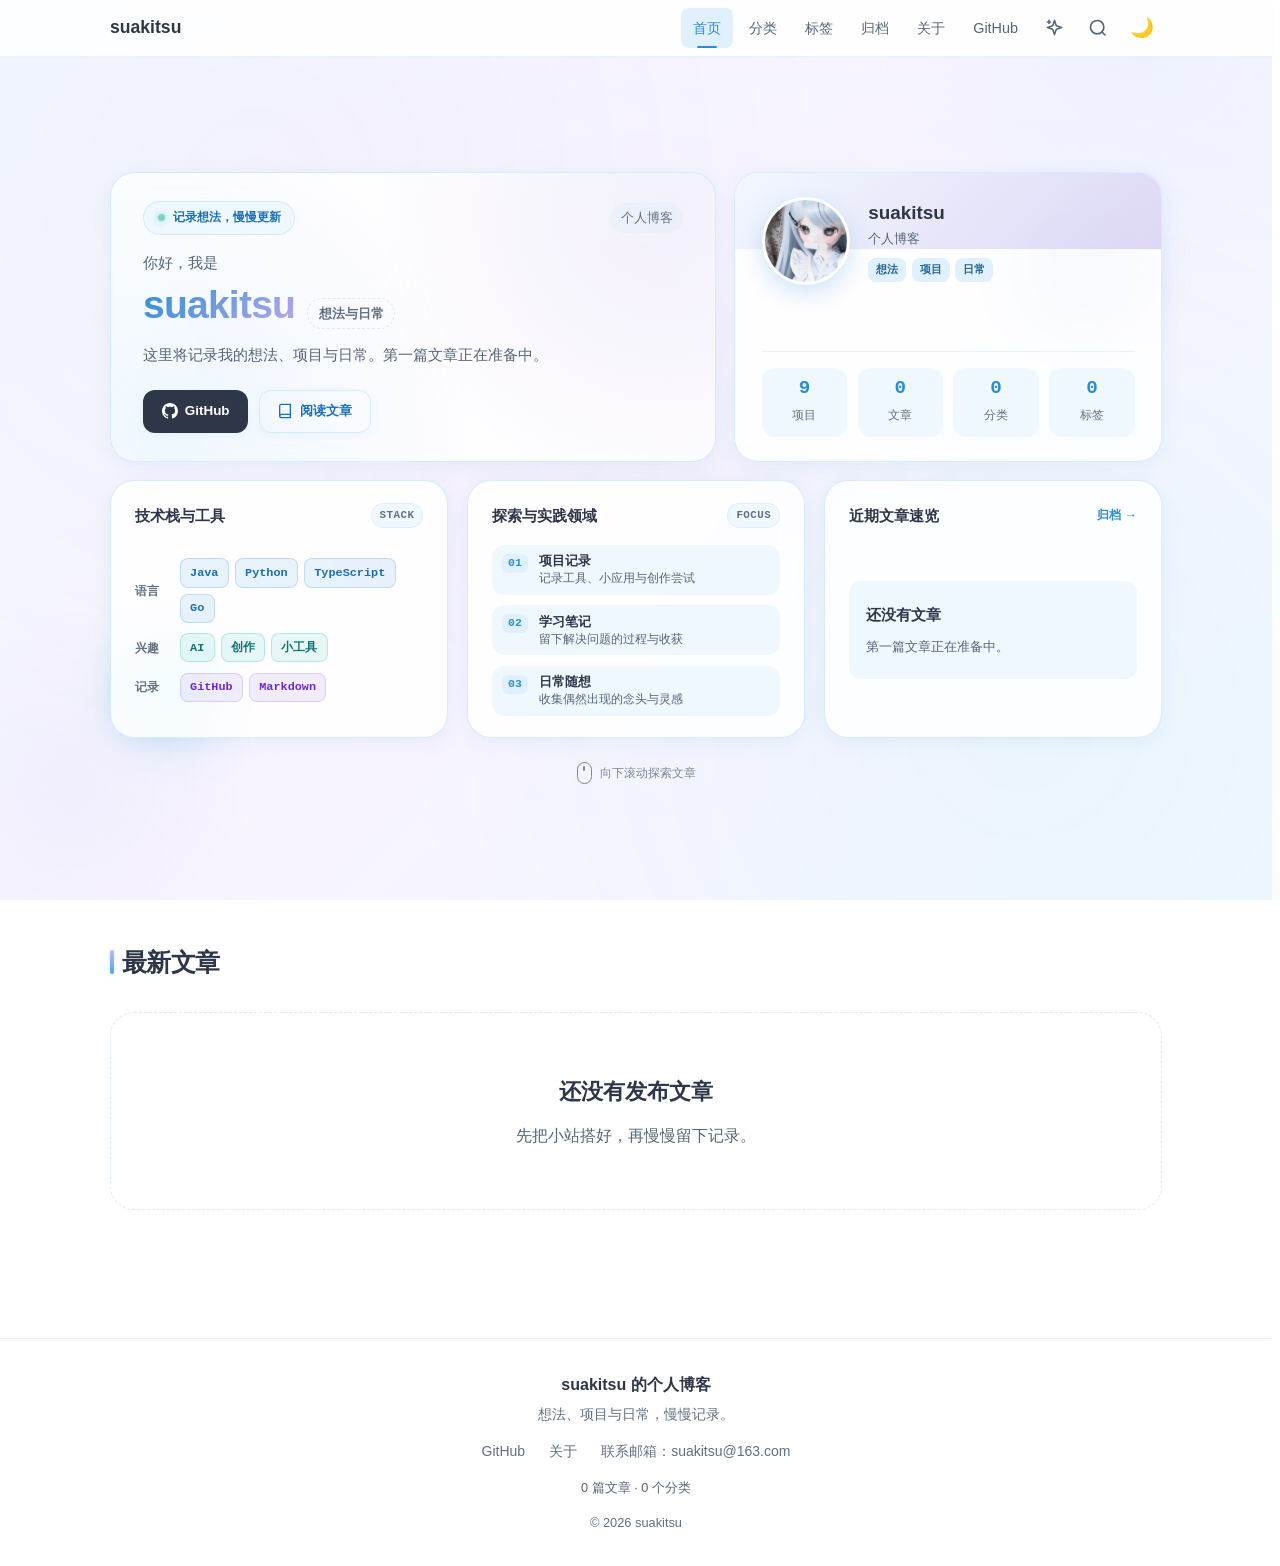
==== commit 2e636960: "fix(ui): center search modal, polish footer/subpages, clean dead css and wire search.json" ====
--- a/index.html
+++ b/index.html
@@ -54,7 +54,7 @@
 
 <div class="mobile-overlay" id="mobileOverlay"></div>
 <div class="mobile-menu" id="mobileMenu">
-  <a href="/" class="mobile-link">首页</a>
+  <a href="/" class="mobile-link active" aria-current="page">首页</a>
   <a href="/categories.html" class="mobile-link">分类</a>
   <a href="/tags.html" class="mobile-link">标签</a>
   <a href="/year-archive.html" class="mobile-link">归档</a>
--- a/style.css
+++ b/style.css
@@ -1 +1 @@
-﻿.skip-links{position:absolute;top:-100%;left:0;z-index:9999}.skip-links a{display:block;padding:.75rem 1.5rem;background:var(--alice-500);color:#fff;font-weight:600;text-decoration:none}.skip-links a:focus{position:fixed;top:0;left:0}:root{--alice-50: #f0f8ff;--alice-100: #e0f0ff;--alice-200: #bde0ff;--alice-300: #7cc4fa;--alice-400: #4ba9e9;--alice-500: #2b8dd6;--alice-600: #1a6fb8;--alice-700: #155a96;--alice-800: #164d7c;--alice-900: #174168;--accent-pink: #f5a0b8;--accent-teal: #7dd3c0;--accent-lavender: #b8a9e8;--accent-peach: #ffd4b8;--font-sans: 'Segoe UI', 'Microsoft YaHei', -apple-system, sans-serif;--font-mono: 'Cascadia Code', Consolas, monospace;--radius-sm: 8px;--radius-md: 12px;--radius-lg: 16px;--radius-xl: 24px;--radius-full: 9999px;--bounce: cubic-bezier(0.68, -0.55, 0.265, 1.55);--smooth: cubic-bezier(0.4, 0, 0.2, 1);--transition-fast: 150ms ease;--transition-base: 250ms ease;--season-accent: #c4b5fd;--season-hover: #a78bfa}[data-theme=light],:root{--text-primary: #2d3748;--text-secondary: #718096;--text-muted: #a0aec0;--bg-primary: #ffffff;--bg-secondary: var(--alice-50);--bg-card: rgba(255, 255, 255, 0.85);--bg-card-solid: #ffffff;--border-color: rgba(189, 224, 255, 0.4);--border-color-strong: rgba(189, 224, 255, 0.6);--shadow-soft: 0 4px 20px rgba(43, 141, 214, 0.08);--shadow-card: 0 8px 32px rgba(43, 141, 214, 0.12);--shadow-hover: 0 12px 40px rgba(43, 141, 214, 0.18);--nav-bg: rgba(255, 255, 255, 0.88);--code-bg: #f6f8fa;--code-text: #24292e;--hero-gradient: linear-gradient(135deg, var(--alice-50) 0%, #f8f4ff 50%, var(--alice-50) 100%);--card-before-bg: linear-gradient(135deg, var(--alice-100) 0%, var(--accent-lavender) 100%);--blockquote-bg: var(--alice-50);--tag-bg: var(--alice-100);--tag-text: var(--alice-700);--category-bg: var(--alice-100);--category-text: var(--alice-700);--color-error: #dc3c3c;--color-error-light: rgba(220, 60, 60, 0.1);--color-error-border: rgba(220, 60, 60, 0.25)}[data-theme=dark]{--text-primary: #e2e8f0;--text-secondary: #a0aec0;--text-muted: #718096;--bg-primary: #0f172a;--bg-secondary: #1e293b;--bg-card: rgba(30, 41, 59, 0.85);--bg-card-solid: #1e293b;--border-color: rgba(100, 160, 220, 0.15);--border-color-strong: rgba(100, 160, 220, 0.25);--shadow-soft: 0 4px 20px rgba(0, 0, 0, 0.3);--shadow-card: 0 8px 32px rgba(0, 0, 0, 0.4);--shadow-hover: 0 12px 40px rgba(0, 0, 0, 0.5);--nav-bg: rgba(15, 23, 42, 0.92);--code-bg: #0d1525;--code-text: #e2e8f0;--hero-gradient: linear-gradient(135deg, #0f172a 0%, #1a1530 50%, #0f172a 100%);--card-before-bg: linear-gradient(135deg, rgba(43, 141, 214, 0.2) 0%, rgba(184, 169, 232, 0.2) 100%);--blockquote-bg: rgba(43, 141, 214, 0.1);--tag-bg: rgba(43, 141, 214, 0.15);--tag-text: var(--alice-300);--category-bg: rgba(43, 141, 214, 0.15);--category-text: var(--alice-300);--alice-50: #1e293b;--alice-100: rgba(43, 141, 214, 0.15);--alice-200: rgba(43, 141, 214, 0.25);--color-error: #f87171;--color-error-light: rgba(255, 100, 100, 0.12);--color-error-border: rgba(255, 100, 100, 0.25)}*,*::before,*::after{box-sizing:border-box;margin:0;padding:0}html{scroll-behavior:smooth;-webkit-font-smoothing:antialiased;-moz-osx-font-smoothing:grayscale}body{font-family:var(--font-sans);color:var(--text-primary);background:var(--hero-gradient);background-attachment:fixed;min-height:100vh;line-height:1.7;overflow-x:hidden;transition:background .3s var(--smooth),color .3s var(--smooth)}body::before{content:"";position:fixed;top:0;left:0;right:0;bottom:0;background-image:radial-gradient(circle at 20% 20%, rgba(245, 160, 184, 0.05) 0%, transparent 50%),radial-gradient(circle at 80% 80%, rgba(125, 211, 192, 0.05) 0%, transparent 50%),radial-gradient(circle at 50% 50%, rgba(184, 169, 232, 0.03) 0%, transparent 50%);pointer-events:none;z-index:-1}[data-theme=dark] body::before{background-image:radial-gradient(circle at 20% 20%, rgba(245, 160, 184, 0.03) 0%, transparent 50%),radial-gradient(circle at 80% 80%, rgba(125, 211, 192, 0.03) 0%, transparent 50%)}a{color:var(--alice-500);text-decoration:none;transition:all var(--transition-base) var(--smooth)}a:hover{color:var(--alice-400)}img{max-width:100%;height:auto}.container{max-width:1100px;margin:0 auto;padding:0 1.5rem}.theme-toggle{position:relative;background:none;border:none;cursor:pointer;padding:.5rem;font-size:1.2rem;line-height:1;color:var(--text-secondary);transition:all var(--transition-base) var(--smooth);border-radius:var(--radius-sm)}.theme-toggle:hover{color:var(--alice-500);background:var(--bg-secondary)}.theme-toggle .icon-sun,.theme-toggle .icon-moon{display:none}[data-theme=light] .theme-toggle .icon-moon,:root:not([data-theme=dark]) .theme-toggle .icon-moon{display:inline}[data-theme=dark] .theme-toggle .icon-sun{display:inline}[data-theme=dark] .theme-toggle .icon-moon{display:none}.navbar{position:sticky;top:0;z-index:100;background:var(--nav-bg);backdrop-filter:blur(20px) saturate(180%);-webkit-backdrop-filter:blur(20px) saturate(180%);border-bottom:1px solid var(--border-color);transition:all .3s var(--smooth)}.navbar .container{display:flex;align-items:center;justify-content:space-between;height:3.5rem}.logo{display:flex;align-items:center;gap:.5rem;font-weight:700;font-size:1.1rem;color:var(--text-primary);transition:all var(--transition-base) var(--smooth)}.logo:hover{color:var(--alice-500);transform:scale(1.02)}.logo-icon{font-size:1.4rem;animation:float 3s ease-in-out infinite}@keyframes float{0%,100%{transform:translateY(0)}50%{transform:translateY(-3px)}}.nav-right{display:flex;align-items:center;gap:.25rem}.nav-links{display:flex;align-items:center;gap:.25rem}.nav-link{color:var(--text-secondary);font-weight:500;font-size:.9rem;padding:.5rem .75rem;border-radius:var(--radius-sm);transition:all var(--transition-base) var(--smooth);position:relative}.nav-link:hover{color:var(--alice-500);background:var(--bg-secondary)}.nav-link.active{color:var(--alice-500);background:var(--alice-100)}.nav-link.active::after{content:"";position:absolute;bottom:0;left:50%;transform:translateX(-50%);width:20px;height:2px;background:var(--alice-500);border-radius:var(--radius-full)}.menu-toggle{display:none;background:none;border:none;cursor:pointer;padding:.5rem;font-size:1.2rem;color:var(--text-primary)}.mobile-menu{position:fixed;top:3.5rem;left:0;right:0;background:var(--bg-card-solid);backdrop-filter:blur(20px);border-bottom:1px solid var(--border-color);padding:1rem;z-index:99;box-shadow:var(--shadow-card);transform:translateY(-100%);opacity:0;visibility:hidden;transition:all .3s var(--smooth)}.mobile-menu.active{transform:translateY(0);opacity:1;visibility:visible}.mobile-overlay{position:fixed;top:0;left:0;width:100%;height:100%;background:rgba(0,0,0,.5);z-index:98;opacity:0;visibility:hidden;transition:all .3s var(--smooth)}.mobile-overlay.active{opacity:1;visibility:visible}.mobile-link{display:flex;align-items:center;gap:.75rem;padding:.75rem 1rem;color:var(--text-primary);font-weight:500;border-radius:var(--radius-sm);transition:all var(--transition-base) var(--smooth);opacity:0;transform:translateX(-20px)}.mobile-menu.active .mobile-link{opacity:1;transform:translateX(0)}.mobile-menu.active .mobile-link:nth-child(1){transition-delay:.05s}.mobile-menu.active .mobile-link:nth-child(2){transition-delay:.1s}.mobile-menu.active .mobile-link:nth-child(3){transition-delay:.15s}.mobile-menu.active .mobile-link:nth-child(4){transition-delay:.2s}.mobile-menu.active .mobile-link:nth-child(5){transition-delay:.25s}.mobile-link:hover{background:var(--bg-secondary);color:var(--alice-500)}.hero{padding:1.5rem 0 1.25rem;position:relative;overflow:hidden}.hero.hero-bento-screen{min-height:calc(100vh - 3.5rem);display:flex;flex-direction:column;justify-content:center}.hero-bento-container{width:100%;position:relative;z-index:1;display:flex;flex-direction:column;justify-content:center;gap:1.15rem}.hero::before{content:"";position:absolute;top:-35%;right:-12%;width:560px;height:560px;background:radial-gradient(circle, rgba(189, 224, 255, 0.16) 0%, transparent 70%);border-radius:50%;pointer-events:none}[data-theme=dark] .hero::before{background:radial-gradient(circle, rgba(43, 141, 214, 0.1) 0%, transparent 70%)}.bento-grid{display:grid;grid-template-columns:repeat(12, minmax(0, 1fr));gap:1.15rem;align-items:stretch;position:relative;z-index:2}.bento-card{background:var(--bg-card);border:1px solid var(--border-color-strong);border-radius:var(--radius-xl);padding:1.5rem 1.65rem;box-shadow:var(--shadow-soft);backdrop-filter:blur(16px) saturate(160%);-webkit-backdrop-filter:blur(16px) saturate(160%);position:relative;overflow:hidden;min-width:0;display:flex;flex-direction:column;justify-content:space-between;transition:border-color .3s var(--smooth),box-shadow .3s var(--smooth),transform .3s var(--smooth)}.bento-card:hover{border-color:var(--alice-300);box-shadow:var(--shadow-card)}.bento-intro{grid-column:span 7;padding:1.75rem 2rem;background:radial-gradient(circle at 92% 12%, rgba(184, 169, 232, 0.16) 0%, transparent 48%),radial-gradient(circle at 10% 90%, rgba(124, 196, 250, 0.12) 0%, transparent 50%),var(--bg-card)}[data-theme=dark] .bento-intro{background:radial-gradient(circle at 92% 12%, rgba(184, 169, 232, 0.1) 0%, transparent 50%),radial-gradient(circle at 10% 90%, rgba(43, 141, 214, 0.12) 0%, transparent 50%),var(--bg-card)}.bento-intro-top{display:flex;align-items:center;justify-content:space-between;flex-wrap:wrap;gap:.75rem;margin-bottom:1rem}.bento-intro-body{margin-bottom:1.35rem}.hero-badge{display:inline-flex;align-items:center;gap:.5rem;padding:.32rem .85rem;background:var(--bg-secondary);color:var(--alice-600);border-radius:var(--radius-full);font-size:.78rem;font-weight:600;border:1px solid var(--border-color-strong)}[data-theme=dark] .hero-badge{color:var(--alice-300)}.hero-badge-dot{width:7px;height:7px;background:var(--accent-teal);border-radius:50%;box-shadow:0 0 8px var(--accent-teal);animation:pulse 2s ease-in-out infinite}@keyframes pulse{0%,100%{opacity:1;transform:scale(1)}50%{opacity:.6;transform:scale(1.2)}}.hero-location{display:inline-flex;align-items:center;gap:.35rem;color:var(--text-muted);font-size:.8rem;font-weight:500;padding:.25rem .65rem;border-radius:var(--radius-full);background:rgba(189,224,255,.15)}[data-theme=dark] .hero-location{background:rgba(43,141,214,.12)}.hero-location svg{opacity:.75;color:var(--alice-500)}.hero-greeting{display:block;font-size:.92rem;color:var(--text-secondary);font-weight:500;margin-bottom:.25rem}.hero-title-row{display:flex;align-items:baseline;flex-wrap:wrap;gap:.75rem;margin-bottom:.75rem}.hero-name{display:inline-block;font-size:2.35rem;font-weight:800;line-height:1.18;letter-spacing:-0.02em;background:linear-gradient(135deg, var(--alice-500) 0%, var(--accent-lavender) 100%);-webkit-background-clip:text;-webkit-text-fill-color:rgba(0,0,0,0);background-clip:text}[data-theme=dark] .hero-name{background:linear-gradient(135deg, var(--alice-300) 0%, var(--accent-lavender) 100%);-webkit-background-clip:text;background-clip:text}.hero-subtitle-pill{font-size:.8rem;font-weight:600;color:var(--text-muted);padding:.2rem .65rem;border-radius:var(--radius-full);border:1px dashed var(--border-color-strong)}.hero-description{font-size:.95rem;color:var(--text-secondary);line-height:1.72;margin:0;max-width:560px}.hero-links{display:flex;gap:.65rem;flex-wrap:wrap;margin-top:auto}.hero-link{display:inline-flex;align-items:center;gap:.45rem;padding:.55rem 1.1rem;background:var(--text-primary);color:var(--bg-primary);border-radius:var(--radius-md);font-weight:600;font-size:.84rem;transition:all .25s var(--smooth);border:1px solid rgba(0,0,0,0);cursor:pointer}.hero-link:hover{background:var(--alice-500);color:#fff;transform:translateY(-2px);box-shadow:var(--shadow-hover)}.hero-link-secondary{background:var(--bg-card-solid);color:var(--text-primary);border:1px solid var(--border-color-strong)}.hero-link-secondary:hover{background:var(--alice-100);border-color:var(--alice-300);color:var(--alice-600)}[data-theme=dark] .hero-link-secondary:hover{color:var(--alice-300)}.hero-link-ghost{background:rgba(0,0,0,0);color:var(--alice-600);border:1px solid var(--border-color-strong)}[data-theme=dark] .hero-link-ghost{color:var(--alice-300)}.hero-link-ghost:hover{background:var(--alice-100);color:var(--alice-600);border-color:var(--alice-400)}.bento-profile{grid-column:span 5;text-align:left;padding:1.5rem 1.65rem}.bento-profile::before{content:"";position:absolute;top:0;left:0;right:0;height:76px;background:var(--card-before-bg);opacity:.45;pointer-events:none}[data-theme=dark] .bento-profile::before{opacity:.28}.profile-card-main{position:relative;z-index:1;display:flex;align-items:center;gap:1.15rem;margin-bottom:1.15rem}.avatar-wrapper{position:relative;width:88px;height:88px;flex-shrink:0;border-radius:50%;overflow:hidden;border:3.5px solid var(--bg-primary);box-shadow:0 8px 22px rgba(43,141,214,.22);transition:all .3s var(--smooth);background:var(--bg-primary)}.avatar-wrapper:hover{transform:scale(1.05) rotate(3deg);box-shadow:0 12px 28px rgba(43,141,214,.32)}.avatar-wrapper img{width:100%;height:100%;object-fit:cover;display:block}.profile-card-info{min-width:0;flex:1}.avatar-name{font-weight:800;font-size:1.18rem;color:var(--text-primary);margin-bottom:.15rem;line-height:1.3}.avatar-role{font-size:.8rem;color:var(--text-secondary);margin-bottom:.55rem}.avatar-tags{display:flex;flex-wrap:wrap;gap:.35rem}.avatar-mini-tag{font-family:var(--font-mono);font-size:.68rem;font-weight:600;padding:.15rem .5rem;border-radius:var(--radius-sm);background:var(--tag-bg);color:var(--tag-text)}.avatar-stats{position:relative;z-index:1;display:grid;grid-template-columns:repeat(4, minmax(0, 1fr));gap:.65rem;padding-top:1rem;border-top:1px solid var(--border-color);margin-top:auto}.stat{text-align:center;padding:.5rem .35rem;border-radius:var(--radius-md);background:var(--bg-secondary);border:1px solid rgba(0,0,0,0);transition:all .2s var(--smooth);text-decoration:none;display:block}.stat:hover{border-color:var(--alice-300);transform:translateY(-2px);background:var(--alice-100)}.stat-number{display:block;font-weight:800;font-size:1.2rem;line-height:1.2;color:var(--alice-500);font-family:var(--font-mono)}[data-theme=dark] .stat-number{color:var(--alice-300)}.stat-label{font-size:.72rem;color:var(--text-muted);font-weight:500}.bento-tech,.bento-focus,.bento-latest{grid-column:span 4;padding:1.35rem 1.5rem}.bento-card-header{display:flex;align-items:center;gap:.5rem;margin-bottom:1rem}.bento-card-icon{font-size:1.05rem;line-height:1}.bento-card-title{font-size:.96rem;font-weight:700;color:var(--text-primary);margin:0;flex:1}.bento-card-badge{font-family:var(--font-mono);font-size:.68rem;font-weight:600;text-transform:uppercase;letter-spacing:.04em;padding:.15rem .5rem;border-radius:var(--radius-full);background:var(--bg-secondary);color:var(--text-muted);border:1px solid var(--border-color)}.bento-card-more{font-size:.78rem;font-weight:600;color:var(--alice-500)}.bento-card-more:hover{color:var(--alice-600);transform:translateX(2px)}.bento-tech-groups{display:flex;flex-direction:column;gap:.65rem;margin-top:auto;margin-bottom:auto}.bento-tech-row{display:flex;align-items:center;gap:.6rem}.tech-group-label{font-size:.74rem;font-weight:600;color:var(--text-muted);width:2.2rem;flex-shrink:0}.tech-pills{display:flex;flex-wrap:wrap;gap:.38rem;min-width:0}.tech-pill{font-family:var(--font-mono);font-size:.74rem;font-weight:600;padding:.22rem .58rem;border-radius:var(--radius-sm);border:1px solid var(--border-color);background:var(--bg-secondary);color:var(--text-primary);white-space:nowrap;transition:all .2s var(--smooth)}.tech-pill:hover{transform:translateY(-1px);border-color:var(--alice-400)}.tech-pill-blue{background:rgba(43,141,214,.1);color:var(--alice-600);border-color:rgba(43,141,214,.22)}[data-theme=dark] .tech-pill-blue{color:var(--alice-300);background:rgba(43,141,214,.16)}.tech-pill-teal{background:rgba(20,184,166,.1);color:#0f766e;border-color:rgba(20,184,166,.24)}[data-theme=dark] .tech-pill-teal{color:#5eead4;background:rgba(20,184,166,.15)}.tech-pill-purple{background:rgba(139,92,246,.1);color:#6d28d9;border-color:rgba(139,92,246,.22)}[data-theme=dark] .tech-pill-purple{color:#c4b5fd;background:rgba(139,92,246,.16)}.bento-focus-list{list-style:none;padding:0;margin:auto 0;display:flex;flex-direction:column;gap:.65rem}.bento-focus-item{display:flex;align-items:flex-start;gap:.65rem;padding:.42rem .55rem;border-radius:var(--radius-md);background:var(--bg-secondary);border:1px solid rgba(0,0,0,0);transition:border-color .2s ease}.bento-focus-item:hover{border-color:var(--border-color-strong)}.focus-index{font-family:var(--font-mono);font-size:.72rem;font-weight:700;color:var(--alice-500);background:var(--alice-100);padding:.12rem .4rem;border-radius:6px;line-height:1.3;flex-shrink:0;margin-top:.1rem}[data-theme=dark] .focus-index{color:var(--alice-300)}.focus-detail{min-width:0;flex:1}.focus-name{font-size:.82rem;font-weight:700;color:var(--text-primary);line-height:1.3;margin-bottom:.1rem}.focus-desc{font-size:.74rem;color:var(--text-secondary);line-height:1.35;white-space:nowrap;overflow:hidden;text-overflow:ellipsis}.bento-latest-list{display:flex;flex-direction:column;gap:.55rem;margin:auto 0}.bento-latest-item{display:flex;align-items:center;gap:.55rem;padding:.5rem .65rem;border-radius:var(--radius-md);background:var(--bg-secondary);border:1px solid rgba(0,0,0,0);text-decoration:none;transition:all .2s var(--smooth);min-width:0}.bento-latest-item:hover{border-color:var(--alice-300);background:var(--alice-100);transform:translateX(3px)}.latest-item-date{font-family:var(--font-mono);font-size:.72rem;color:var(--text-muted);flex-shrink:0}.latest-item-title{font-size:.82rem;font-weight:600;color:var(--text-primary);white-space:nowrap;overflow:hidden;text-overflow:ellipsis;flex:1;min-width:0}.bento-latest-item:hover .latest-item-title{color:var(--alice-600)}[data-theme=dark] .bento-latest-item:hover .latest-item-title{color:var(--alice-300)}.latest-item-cat{font-size:.68rem;font-weight:600;padding:.1rem .45rem;border-radius:var(--radius-full);background:var(--category-bg);color:var(--category-text);flex-shrink:0}.hero-scroll-hint{display:inline-flex;align-items:center;justify-content:center;gap:.5rem;align-self:center;padding:.35rem .9rem;border-radius:var(--radius-full);color:var(--text-muted);font-size:.78rem;font-weight:500;text-decoration:none;transition:all .25s var(--smooth);opacity:.82}.hero-scroll-hint:hover{color:var(--alice-500);opacity:1;transform:translateY(2px)}.scroll-mouse{width:15px;height:22px;border:1.5px solid currentColor;border-radius:99px;display:inline-flex;justify-content:center;padding-top:3px}.scroll-wheel{width:2.5px;height:5px;border-radius:99px;background:currentColor;animation:scroll-wheel-anim 1.8s ease-in-out infinite}@keyframes scroll-wheel-anim{0%,100%{transform:translateY(0);opacity:1}60%{transform:translateY(5px);opacity:.3}}.decoration{position:absolute;pointer-events:none;opacity:.45;z-index:0}.decoration::before{content:"";position:absolute;border-radius:50%;background:linear-gradient(135deg, var(--alice-300), var(--accent-lavender));filter:blur(24px)}.decoration-1{top:6%;right:4%;width:120px;height:120px;animation:float 4s ease-in-out infinite}.decoration-1::before{width:100%;height:100%}.decoration-2{bottom:8%;left:3%;width:100px;height:100px;animation:float 3s ease-in-out infinite 1s}.decoration-2::before{width:100%;height:100%}[data-theme=dark] .decoration{opacity:.25}.posts-section{padding:2.5rem 0 4rem}.section-header{display:flex;align-items:center;justify-content:space-between;margin-bottom:1.75rem}.section-title{font-size:1.4rem;font-weight:700;color:var(--text-primary);display:flex;align-items:center;gap:.5rem}.section-title::before{content:"";width:4px;height:24px;background:linear-gradient(to bottom, var(--season-accent), var(--alice-400));border-radius:var(--radius-full)}.featured-section{padding:2.5rem 0 .5rem}.featured-grid{display:grid;grid-template-columns:repeat(2, minmax(0, 1fr));gap:1.5rem;align-items:stretch}.featured-card{background:var(--bg-card);border:1px solid var(--border-color-strong);border-radius:var(--radius-lg);overflow:hidden;transition:all .3s var(--smooth);backdrop-filter:blur(10px);will-change:transform;display:flex;flex-direction:column;height:100%;min-width:0}.featured-card:hover{border-color:var(--alice-300);box-shadow:var(--shadow-hover)}.featured-card.card-3d-active:hover{transform:none}.featured-cover{width:100%;height:190px;overflow:hidden;flex-shrink:0;position:relative}.featured-cover img{width:100%;height:100%;object-fit:cover;transition:transform .3s var(--smooth)}.featured-card:hover .featured-cover img{transform:scale(1.05)}.featured-cover-placeholder{background:linear-gradient(135deg, rgba(43, 141, 214, 0.14) 0%, rgba(184, 169, 232, 0.22) 50%, rgba(125, 211, 192, 0.15) 100%);display:flex;align-items:center;justify-content:center;border-bottom:1px solid var(--border-color)}[data-theme=dark] .featured-cover-placeholder{background:linear-gradient(135deg, rgba(43, 141, 214, 0.2) 0%, rgba(139, 92, 246, 0.22) 55%, rgba(20, 184, 166, 0.14) 100%)}.featured-cover-placeholder .placeholder-pattern{position:absolute;inset:0;background-image:linear-gradient(rgba(43, 141, 214, 0.08) 1px, transparent 1px),linear-gradient(90deg, rgba(43, 141, 214, 0.08) 1px, transparent 1px);background-size:24px 24px;pointer-events:none}.featured-cover-placeholder .placeholder-content{position:relative;z-index:1;display:flex;align-items:center;gap:.6rem;padding:.55rem 1.1rem;border-radius:var(--radius-full);background:var(--bg-card);border:1px solid var(--border-color-strong);box-shadow:var(--shadow-soft)}.featured-cover-placeholder .placeholder-badge{font-weight:700;font-size:.85rem;color:var(--alice-600)}[data-theme=dark] .featured-cover-placeholder .placeholder-badge{color:var(--alice-300)}.featured-cover-placeholder .placeholder-icon{color:var(--accent-lavender);font-size:1rem}.featured-content{padding:1.5rem;display:flex;flex-direction:column;flex:1}.featured-meta{display:flex;align-items:center;gap:.75rem;margin-bottom:.75rem;font-size:.8rem;color:var(--text-muted)}.featured-title{font-size:1.2rem;font-weight:700;margin-bottom:.75rem;line-height:1.4}.featured-title a{color:var(--text-primary);text-decoration:none;transition:color .2s ease}.featured-title a:hover{color:var(--season-hover)}.featured-excerpt{font-size:.9rem;color:var(--text-secondary);line-height:1.65;margin-bottom:1.15rem;display:-webkit-box;-webkit-line-clamp:2;-webkit-box-orient:vertical;overflow:hidden}.featured-tags{display:flex;flex-wrap:wrap;gap:.5rem;margin-top:auto;padding-top:.85rem;border-top:1px dashed var(--border-color)}@media(max-width: 768px){.featured-grid{grid-template-columns:1fr}.featured-cover{height:160px}}.posts-grid{display:grid;grid-template-columns:repeat(2, minmax(0, 1fr));gap:1.5rem;align-items:stretch}.post-card{background:var(--bg-card);border:1px solid var(--border-color-strong);border-radius:var(--radius-lg);padding:1.5rem;transition:all .3s var(--smooth);backdrop-filter:blur(10px);position:relative;overflow:hidden;will-change:transform;display:flex;flex-direction:column;height:100%;min-width:0;margin-bottom:0}.post-card::before{content:"";position:absolute;top:0;left:0;width:4px;height:100%;background:linear-gradient(to bottom, var(--alice-300), var(--accent-lavender));opacity:0;transition:opacity .3s var(--smooth),width .3s var(--smooth)}.post-card:hover{border-color:var(--alice-300);box-shadow:var(--shadow-hover)}.post-card.card-3d-active:hover{transform:none}.post-card:hover::before{opacity:1;width:6px}.post-card:active{transform:translateY(-2px) scale(0.98);box-shadow:var(--shadow-card)}.post-card.card-3d-active:active{transform:none}.post-card-cover{margin:-1.5rem -1.5rem 1.25rem -1.5rem;overflow:hidden;border-radius:var(--radius-lg) var(--radius-lg) 0 0}.post-card-cover img{width:100%;height:180px;object-fit:cover;transition:transform .3s var(--smooth)}.post-card:hover .post-card-cover img{transform:scale(1.05)}.post-meta{display:flex;align-items:center;gap:.75rem;margin-bottom:.75rem;font-size:.8rem;color:var(--text-muted);flex-wrap:wrap}.post-category{display:inline-flex;align-items:center;gap:.25rem;padding:.2rem .6rem;background:var(--category-bg);color:var(--category-text);border-radius:var(--radius-full);font-weight:500;font-size:.75rem}.post-wip{display:inline-flex;align-items:center;gap:.25rem;padding:.2rem .6rem;background:var(--color-error-light);color:var(--color-error);border:1px solid var(--color-error-border);border-radius:var(--radius-full);font-weight:600;font-size:.7rem;letter-spacing:.02em;animation:wip-pulse 2.4s ease-in-out infinite}@keyframes wip-pulse{0%,100%{opacity:1}50%{opacity:.7}}.post-title{font-size:1.15rem;font-weight:700;line-height:1.4;margin-bottom:.75rem}.post-title a{color:var(--text-primary);transition:all var(--transition-base) var(--smooth)}.post-title a:hover{color:var(--season-hover)}.post-excerpt{color:var(--text-secondary);font-size:.9rem;line-height:1.7;margin-bottom:1rem;display:-webkit-box;-webkit-line-clamp:2;-webkit-box-orient:vertical;overflow:hidden}.post-footer{display:flex;align-items:center;justify-content:space-between;flex-wrap:wrap;gap:.75rem;margin-top:auto;padding-top:.9rem;border-top:1px dashed var(--border-color)}.post-tags{display:flex;gap:.375rem;flex-wrap:wrap}.tag{display:inline-block;padding:.2rem .5rem;background:var(--tag-bg);color:var(--tag-text);font-size:.75rem;border-radius:var(--radius-sm);transition:all var(--transition-base) var(--smooth);transform:scale(1)}.tag:hover{background:var(--season-accent);color:#fff;transform:scale(1.05)}.read-time{font-size:.75rem;color:var(--text-muted);display:flex;align-items:center;gap:.25rem}.pagination{display:flex;align-items:center;justify-content:center;gap:1rem;margin-top:3rem;padding-top:2rem;border-top:1px solid var(--border-color)}.pagination-btn{display:inline-flex;align-items:center;gap:.5rem;padding:.5rem 1rem;background:var(--bg-card);color:var(--text-primary);border:1px solid var(--border-color);border-radius:var(--radius-md);font-weight:500;font-size:.875rem;transition:all var(--transition-base) var(--smooth);cursor:pointer}.pagination-btn:hover{background:var(--alice-500);color:#fff;border-color:var(--alice-500);transform:translateY(-2px)}.pagination-info{font-size:.875rem;color:var(--text-muted)}.post-header{padding:3rem 0 2rem;border-bottom:1px solid var(--border-color);margin-bottom:2rem}.post-header .post-title{font-size:2rem;font-weight:800;line-height:1.3;margin:1rem 0}.post-header .post-excerpt{font-size:1.05rem;color:var(--text-secondary);line-height:1.7;display:block;-webkit-line-clamp:unset}.post-cover-image{margin:1.5rem 0;border-radius:var(--radius-lg);overflow:hidden;max-width:720px}.post-cover-image img{width:100%;max-height:400px;object-fit:cover;display:block}.post-content{max-width:720px;min-width:0;font-size:1rem;line-height:1.9;overflow-wrap:break-word;word-break:break-word}.post-content h2{font-size:1.5rem;font-weight:700;margin-top:2.5rem;margin-bottom:1rem;padding-bottom:.5rem;border-bottom:2px solid var(--border-color);color:var(--text-primary)}.post-content h3{font-size:1.25rem;font-weight:600;margin-top:2rem;margin-bottom:.75rem;color:var(--alice-500)}[data-theme=dark] .post-content h3{color:var(--alice-300)}.post-content p{margin-bottom:1.25rem}.post-content a{color:var(--alice-500);text-decoration:underline;text-decoration-color:var(--alice-200);text-underline-offset:3px;transition:all var(--transition-base) var(--smooth)}.post-content a:hover{color:var(--alice-400);text-decoration-color:var(--alice-400)}.post-content ul,.post-content ol{margin-bottom:1.25rem;padding-left:1.5rem}.post-content li{margin-bottom:.5rem}.post-content blockquote{border-left:4px solid var(--alice-400);padding:1rem 1.25rem;margin:1.5rem 0;background:var(--blockquote-bg);border-radius:0 var(--radius-md) var(--radius-md) 0;color:var(--text-secondary);font-style:italic;position:relative}.post-content blockquote::before{content:"❝";position:absolute;top:-0.5rem;left:.5rem;font-size:2rem;background:linear-gradient(135deg, var(--alice-400), var(--accent-lavender));-webkit-background-clip:text;background-clip:text;color:rgba(0,0,0,0);font-style:normal;line-height:1;opacity:.6}.post-content pre{background:var(--code-bg);color:var(--code-text);padding:1.25rem;border-radius:var(--radius-lg);overflow-x:auto;margin:1.5rem 0;box-shadow:var(--shadow-card);border:1px solid var(--border-color)}.post-content pre code{background:none;padding:0;font-size:.85rem;line-height:1.7;color:inherit}.code-block-wrapper{position:relative;margin:1.5em 0;border-radius:12px;overflow:hidden;box-shadow:0 4px 20px rgba(0,0,0,.08);border:1px solid var(--border-color);background:var(--bg-card-solid)}.code-block-header{display:flex;align-items:center;justify-content:space-between;padding:.75rem 1rem;background:linear-gradient(135deg, var(--alice-100), var(--bg-secondary));border-bottom:1px solid var(--border-color);font-size:.85rem;color:var(--text-secondary)}.code-block-lang{font-weight:600;text-transform:uppercase;letter-spacing:.5px;font-size:.75rem;color:var(--alice-600)}[data-theme=dark] .code-block-lang{color:var(--alice-300)}.code-block-dots{display:flex;gap:6px}.code-block-dot{width:10px;height:10px;border-radius:50%}.code-block-dot:nth-child(1){background:#ff5f57}.code-block-dot:nth-child(2){background:#febc2e}.code-block-dot:nth-child(3){background:#28c840}.code-block-wrapper .highlight,.code-block-wrapper pre.highlight{margin:0;border-radius:0;border:none;box-shadow:none}.code-block-wrapper pre{margin:0;padding:0;background:var(--code-bg) !important;color:var(--code-text) !important;overflow-x:auto;font-size:.85rem;line-height:1.6}.code-block-wrapper pre code{background:rgba(0,0,0,0) !important;padding:0;color:inherit;font-family:var(--font-mono),"Cascadia Code",Consolas,monospace}.code-copy-btn{position:absolute;top:.75rem;right:.75rem;display:flex;align-items:center;gap:.5rem;padding:.5rem .875rem;background:var(--bg-card);border:1px solid var(--border-color);border-radius:var(--radius-md);color:var(--text-secondary);font-size:.75rem;font-weight:500;cursor:pointer;transition:all .25s var(--smooth);backdrop-filter:blur(10px);z-index:10;opacity:0;transform:translateY(-4px)}.code-block-wrapper:hover .code-copy-btn{opacity:1;transform:translateY(0)}.code-copy-btn:hover{background:var(--alice-500);color:#fff;border-color:var(--alice-500);box-shadow:0 4px 12px rgba(43,141,214,.3);transform:translateY(-2px)}.code-copy-btn:active{transform:translateY(0) scale(0.95)}.code-copy-btn.copied{background:var(--accent-teal);color:#fff;border-color:var(--accent-teal)}.code-copy-btn svg{width:14px;height:14px;flex-shrink:0}.code-copy-btn .copy-text{transition:opacity .2s ease}.code-copy-btn .success-text{opacity:0;transition:opacity .2s ease;white-space:nowrap;font-weight:600}.code-copy-btn.copied .success-text{opacity:1}.post-content .highlight,.post-content pre.highlight{position:relative;background:var(--code-bg);color:var(--code-text);padding:1.25rem;overflow-x:auto;line-height:1.7;border-radius:12px;box-shadow:var(--shadow-card);border:1px solid var(--border-color);margin:1.5em 0}.post-content .highlight code,.post-content pre.highlight code{background:rgba(0,0,0,0);border-radius:0;font-family:var(--font-mono),"Cascadia Code",Consolas,monospace;font-size:.85rem}.post-content code{background:var(--tag-bg);color:var(--alice-600);padding:.125em .4em;border-radius:var(--radius-sm);font-family:var(--font-mono),"Cascadia Code",Consolas,monospace;font-size:.875em}[data-theme=dark] .post-content code{color:var(--alice-300)}.highlight .c,.highlight .c1,.highlight .cm,.highlight .cp,.highlight .cs,.highlight .cd{color:#6a737d;font-style:italic}.highlight .k,.highlight .kd,.highlight .kt,.highlight .kr,.highlight .kp,.highlight .kn,.highlight .kc{color:#d73a49;font-weight:500}.highlight .nc,.highlight .nn,.highlight .nf,.highlight .na{color:#6f42c1}.highlight .s,.highlight .s1,.highlight .s2,.highlight .sb,.highlight .sc,.highlight .sd,.highlight .sh,.highlight .sx,.highlight .si,.highlight .se{color:#032f62}.highlight .mi,.highlight .mf,.highlight .mh,.highlight .il,.highlight .m,.highlight .mo{color:#005cc5}.highlight .o,.highlight .ow{color:#d73a49}.highlight .nv,.highlight .nb,.highlight .bp{color:#e36209}.highlight .n,.highlight .p{color:#24292e}.highlight .hll{background-color:#fffae6;border-radius:2px;padding:2px 0}.highlight .nt{color:#22863a}.highlight .nd{color:#6f42c1}.highlight .ni{color:#24292e}.highlight .ne{color:#d73a49;font-weight:500}.highlight .nl{color:#005cc5}.highlight .no{color:#005cc5}.highlight .nx{color:#24292e}.highlight .py{color:#24292e}.highlight .w{color:#24292e}.highlight .gd{color:#b31d28;background:rgba(255,22,22,.05)}.highlight .gi{color:#22863a;background:rgba(34,134,58,.05)}.highlight .gh{color:#005cc5;font-weight:600}.highlight .gu{color:#6f42c1;font-weight:600}.highlight .gs{font-weight:600}.highlight .ge{font-style:italic}.highlight .gp{color:#005cc5;font-weight:600}[data-theme=dark] .highlight .c,[data-theme=dark] .highlight .c1,[data-theme=dark] .highlight .cm,[data-theme=dark] .highlight .cp,[data-theme=dark] .highlight .cs,[data-theme=dark] .highlight .cd{color:#8b949e}[data-theme=dark] .highlight .k,[data-theme=dark] .highlight .kd,[data-theme=dark] .highlight .kt,[data-theme=dark] .highlight .kr,[data-theme=dark] .highlight .kp,[data-theme=dark] .highlight .kn,[data-theme=dark] .highlight .kc{color:#ff7b72}[data-theme=dark] .highlight .nc,[data-theme=dark] .highlight .nn,[data-theme=dark] .highlight .nf,[data-theme=dark] .highlight .na{color:#d2a8ff}[data-theme=dark] .highlight .s,[data-theme=dark] .highlight .s1,[data-theme=dark] .highlight .s2,[data-theme=dark] .highlight .sb,[data-theme=dark] .highlight .sc,[data-theme=dark] .highlight .sd,[data-theme=dark] .highlight .sh,[data-theme=dark] .highlight .sx,[data-theme=dark] .highlight .si,[data-theme=dark] .highlight .se{color:#a5d6ff}[data-theme=dark] .highlight .mi,[data-theme=dark] .highlight .mf,[data-theme=dark] .highlight .mh,[data-theme=dark] .highlight .il,[data-theme=dark] .highlight .m,[data-theme=dark] .highlight .mo{color:#79c0ff}[data-theme=dark] .highlight .o,[data-theme=dark] .highlight .ow{color:#ff7b72}[data-theme=dark] .highlight .nv,[data-theme=dark] .highlight .nb,[data-theme=dark] .highlight .bp{color:#ffa657}[data-theme=dark] .highlight .n,[data-theme=dark] .highlight .p{color:#e6edf3}[data-theme=dark] .highlight .hll{background-color:rgba(255,220,50,.15)}[data-theme=dark] .highlight .nt{color:#7ee787}[data-theme=dark] .highlight .nd{color:#d2a8ff}[data-theme=dark] .highlight .ni{color:#e6edf3}[data-theme=dark] .highlight .ne{color:#ff7b72}[data-theme=dark] .highlight .nl{color:#79c0ff}[data-theme=dark] .highlight .no{color:#79c0ff}[data-theme=dark] .highlight .nx{color:#e6edf3}[data-theme=dark] .highlight .gd{color:#ffa198;background:rgba(248,81,73,.1)}[data-theme=dark] .highlight .gi{color:#7ee787;background:rgba(63,185,80,.1)}[data-theme=dark] .highlight .gh{color:#79c0ff}[data-theme=dark] .highlight .gu{color:#d2a8ff}.highlight table td.gutter{color:var(--text-muted);padding-right:.8em;user-select:none;opacity:.6}.highlight::-webkit-scrollbar,pre.highlight::-webkit-scrollbar,.code-block-wrapper pre::-webkit-scrollbar{height:6px}.highlight::-webkit-scrollbar-thumb,pre.highlight::-webkit-scrollbar-thumb,.code-block-wrapper pre::-webkit-scrollbar-thumb{background:var(--border-color-strong);border-radius:3px}.highlight::-webkit-scrollbar-track,pre.highlight::-webkit-scrollbar-track,.code-block-wrapper pre::-webkit-scrollbar-track{background:rgba(0,0,0,0)}@media(max-width: 768px){.code-copy-btn{opacity:1;transform:translateY(0)}.code-block-wrapper{margin:1em 0}.code-block-header{padding:.5rem .75rem}.code-copy-btn{padding:.4rem .625rem;font-size:.7rem}.code-copy-btn .btn-label{display:none}}.post-content img{max-width:100%;height:auto;border-radius:var(--radius-lg);margin:1.5rem 0;box-shadow:var(--shadow-soft);transition:all .3s var(--smooth)}.post-content table{width:100%;border-collapse:collapse;margin:1.5rem 0;border-radius:var(--radius-md);overflow:hidden;border:1px solid var(--border-color);display:block;overflow-x:auto}.post-content th,.post-content td{padding:.75rem 1rem;border:1px solid var(--border-color);text-align:left;white-space:nowrap}.post-content th{background:var(--bg-secondary);font-weight:600;color:var(--text-primary)}.post-content tr:hover{background:var(--bg-secondary)}.post-footer-section{max-width:720px;margin-top:3rem;padding-top:2rem;border-top:1px solid var(--border-color)}.share-section,.related-posts{margin-bottom:2.5rem}.share-section h3,.related-posts h3{font-size:1.1rem;font-weight:600;margin-bottom:1rem;display:flex;align-items:center;gap:.5rem}.share-links{display:flex;gap:.75rem;flex-wrap:wrap}.share-link{display:inline-block;padding:.5rem 1rem;background:var(--bg-secondary);color:var(--text-secondary);border-radius:var(--radius-md);font-weight:500;font-size:.875rem;transition:all var(--transition-base) var(--smooth);border:1px solid var(--border-color)}.share-link:hover{background:var(--alice-500);color:#fff;border-color:var(--alice-500);transform:translateY(-2px)}.related-grid{display:grid;gap:.75rem}.related-item{display:flex;flex-direction:column;gap:.25rem;padding:1rem;background:var(--bg-secondary);border-radius:var(--radius-md);transition:all var(--transition-base) var(--smooth);border:1px solid rgba(0,0,0,0)}.related-item:hover{background:var(--alice-100);border-color:var(--border-color);transform:translateX(4px)}.related-date{font-size:.75rem;color:var(--text-muted)}.related-title{font-weight:500;color:var(--text-primary)}.comments-section{margin-bottom:2.5rem}.comments-section h3{font-size:1.1rem;font-weight:600;margin-bottom:1.5rem;display:flex;align-items:center;gap:.5rem}.comment-count{display:inline-flex;align-items:center;gap:.375rem;font-size:.8rem;color:var(--text-muted);transition:color var(--transition-fast)}.comment-count:hover{color:var(--alice-500)}.comment-count svg{width:14px;height:14px}.reactions-summary{display:flex;gap:.5rem;margin-top:1rem;padding:.75rem;background:var(--bg-secondary);border-radius:var(--radius-md);flex-wrap:wrap}.reaction-item{display:inline-flex;align-items:center;gap:.25rem;padding:.25rem .5rem;background:var(--bg-card);border:1px solid var(--border-color);border-radius:var(--radius-full);font-size:.8rem;color:var(--text-secondary);transition:all var(--transition-fast)}.reaction-item:hover{border-color:var(--alice-300);transform:scale(1.05)}.reaction-emoji{font-size:1rem}.reaction-count{font-size:.75rem;font-weight:500}.comment-guide{display:flex;align-items:center;gap:.75rem;padding:1rem;background:linear-gradient(135deg, var(--alice-50), rgba(184, 169, 232, 0.1));border:1px solid var(--border-color);border-radius:var(--radius-lg);margin-bottom:1.5rem;animation:fadeIn .5s ease}@keyframes fadeIn{from{opacity:0;transform:translateY(-10px)}to{opacity:1;transform:translateY(0)}}.comment-guide-icon{font-size:2rem;flex-shrink:0}.comment-guide-content{flex:1}.comment-guide-title{font-weight:600;font-size:.9rem;margin-bottom:.25rem;color:var(--text-primary)}.comment-guide-text{font-size:.8rem;color:var(--text-secondary);line-height:1.5}.comment-guide-close{background:none;border:none;color:var(--text-muted);cursor:pointer;padding:.25rem;border-radius:var(--radius-sm);transition:all var(--transition-fast)}.comment-guide-close:hover{background:var(--bg-card);color:var(--text-primary)}.share-panel{display:none;position:fixed;top:0;left:0;width:100%;height:100%;background:rgba(0,0,0,.5);backdrop-filter:blur(4px);z-index:1000;align-items:center;justify-content:center;animation:fadeIn .3s ease}.share-panel.active{display:flex}.share-panel-content{background:var(--bg-card);border-radius:var(--radius-xl);padding:2rem;max-width:320px;width:90%;box-shadow:var(--shadow-elevated);animation:slideUp .3s ease}@keyframes slideUp{from{opacity:0;transform:translateY(20px)}to{opacity:1;transform:translateY(0)}}.share-panel-header{display:flex;justify-content:space-between;align-items:center;margin-bottom:1.5rem}.share-panel-header h3{font-size:1.1rem;font-weight:600;margin:0}.share-panel-close{background:none;border:none;color:var(--text-muted);cursor:pointer;padding:.25rem;border-radius:var(--radius-sm);transition:all var(--transition-fast)}.share-panel-close:hover{background:var(--bg-secondary);color:var(--text-primary)}.share-panel-body{display:flex;flex-direction:column;align-items:center;gap:1rem}.share-panel-body canvas{border-radius:var(--radius-md);border:1px solid var(--border-color)}.share-panel-hint{font-size:.85rem;color:var(--text-muted);margin:0}.like-section{position:relative;display:flex;justify-content:center;margin-bottom:2.5rem}.like-button{display:inline-flex;align-items:center;gap:.5rem;padding:.75rem 1.5rem;background:var(--bg-card);border:2px solid var(--border-color);border-radius:var(--radius-full);cursor:pointer;transition:all var(--transition-base);position:relative;z-index:1}.like-button:hover{border-color:#e74c3c;transform:scale(1.05);box-shadow:0 4px 20px rgba(231,76,60,.2)}.like-button.liked{background:linear-gradient(135deg, #e74c3c, #c0392b);border-color:rgba(0,0,0,0);color:#fff}.like-button.liked .like-icon{animation:heartbeat .6s ease}@keyframes heartbeat{0%{transform:scale(1)}25%{transform:scale(1.3)}50%{transform:scale(1)}75%{transform:scale(1.2)}100%{transform:scale(1)}}.like-icon{font-size:1.25rem;transition:transform var(--transition-fast)}.like-count{font-size:1rem;font-weight:600;min-width:1.5rem;text-align:center}.like-canvas{position:absolute;top:50%;left:50%;transform:translate(-50%, -50%);width:200px;height:200px;pointer-events:none;z-index:0}.like-count-animate{animation:countPop .3s ease}@keyframes countPop{0%{transform:scale(1)}50%{transform:scale(1.4)}100%{transform:scale(1)}}.poll-container{margin:2rem 0}.poll-card{background:var(--bg-card);border:1px solid var(--border-color);border-radius:var(--radius-lg);padding:1.5rem;box-shadow:var(--shadow-card);transition:all var(--transition-base)}.poll-card:hover{box-shadow:var(--shadow-hover);transform:translateY(-2px)}.poll-header{display:flex;justify-content:space-between;align-items:flex-start;margin-bottom:1.25rem;gap:1rem}.poll-question{font-size:1.1rem;font-weight:600;color:var(--text-primary);margin:0;line-height:1.5}.poll-badge{padding:.25rem .75rem;background:var(--alice-100);color:var(--alice-600);border-radius:var(--radius-full);font-size:.75rem;font-weight:500;flex-shrink:0}.poll-options{display:flex;flex-direction:column;gap:.75rem;margin-bottom:1.25rem}.poll-option{display:flex;align-items:center;gap:.75rem;padding:.875rem 1rem;background:var(--bg-secondary);border:2px solid var(--border-color);border-radius:var(--radius-md);cursor:pointer;transition:all var(--transition-fast);position:relative;overflow:hidden;text-align:left;width:100%}.poll-option:hover:not(.voted){border-color:var(--alice-400);background:var(--alice-50)}.poll-option.selected{border-color:var(--alice-500);background:var(--alice-50)}.poll-option.voted{cursor:default;padding:.875rem 1rem}.poll-option-emoji{font-size:1.5rem;flex-shrink:0}.poll-option-text{flex:1;font-size:.95rem;font-weight:500;color:var(--text-primary)}.poll-option-bar{position:absolute;left:0;top:0;height:100%;width:0;background:linear-gradient(90deg, var(--alice-100), var(--alice-200));opacity:.5;transition:width 1s ease;z-index:0}.poll-option.voted .poll-option-bar{opacity:.3}.poll-option-percent{font-size:.85rem;font-weight:600;color:var(--alice-600);min-width:2.5rem;text-align:right;opacity:0;transition:opacity .3s ease;z-index:1}.poll-option.voted .poll-option-percent{opacity:1}.poll-footer{display:flex;justify-content:space-between;align-items:center}.poll-total{font-size:.85rem;color:var(--text-muted)}.poll-submit{padding:.5rem 1.5rem;background:linear-gradient(135deg, var(--alice-400), var(--alice-500));color:#fff;border:none;border-radius:var(--radius-full);font-size:.9rem;font-weight:500;cursor:pointer;transition:all var(--transition-fast)}.poll-submit:hover:not(:disabled){transform:scale(1.05);box-shadow:0 4px 15px rgba(43,141,214,.3)}.poll-submit:disabled{opacity:.5;cursor:not-allowed}.poll-submit:active:not(:disabled){transform:scale(0.95)}.quiz-container{margin:2rem 0}.quiz-card{background:var(--bg-card);border:1px solid var(--border-color);border-radius:var(--radius-lg);padding:1.5rem;box-shadow:var(--shadow-card)}.quiz-header{display:flex;justify-content:space-between;align-items:center;margin-bottom:1.5rem;padding-bottom:1rem;border-bottom:1px solid var(--border-color)}.quiz-title{font-size:1.1rem;font-weight:600;color:var(--text-primary);margin:0}.quiz-progress{font-size:.85rem;color:var(--text-muted);font-weight:500}.quiz-question-header{margin-bottom:1.25rem}.quiz-question-number{display:inline-block;padding:.25rem .75rem;background:var(--alice-100);color:var(--alice-600);border-radius:var(--radius-full);font-size:.75rem;font-weight:500;margin-bottom:.75rem}.quiz-question-text{font-size:1rem;font-weight:500;color:var(--text-primary);line-height:1.6;margin:0}.quiz-options{display:flex;flex-direction:column;gap:.75rem;margin-bottom:1.25rem}.quiz-option{display:flex;align-items:center;gap:.75rem;padding:.875rem 1rem;background:var(--bg-secondary);border:2px solid var(--border-color);border-radius:var(--radius-md);cursor:pointer;transition:all var(--transition-fast);text-align:left;width:100%}.quiz-option:hover:not(.selected):not(.correct):not(.wrong){border-color:var(--alice-400);background:var(--alice-50)}.quiz-option.selected{border-color:var(--alice-500);background:var(--alice-50)}.quiz-option.correct{border-color:#22c55e;background:rgba(34,197,94,.1)}.quiz-option.wrong{border-color:#ef4444;background:rgba(239,68,68,.1)}.quiz-option-letter{display:flex;align-items:center;justify-content:center;width:28px;height:28px;background:var(--bg-card);border:1px solid var(--border-color);border-radius:var(--radius-sm);font-size:.85rem;font-weight:600;color:var(--text-secondary);flex-shrink:0}.quiz-option.correct .quiz-option-letter{background:#22c55e;border-color:rgba(0,0,0,0);color:#fff}.quiz-option.wrong .quiz-option-letter{background:#ef4444;border-color:rgba(0,0,0,0);color:#fff}.quiz-option-text{flex:1;font-size:.95rem;color:var(--text-primary)}.quiz-option-icon{font-size:1.1rem;opacity:0;transition:opacity .3s ease}.quiz-option.correct .quiz-option-icon,.quiz-option.wrong .quiz-option-icon{opacity:1}.quiz-option.correct .quiz-option-icon::before{content:"✓";color:#22c55e}.quiz-option.wrong .quiz-option-icon::before{content:"✗";color:#ef4444}.quiz-explanation{margin-top:1rem;padding:1rem;background:var(--bg-secondary);border-radius:var(--radius-md);border-left:3px solid var(--alice-400)}.quiz-explanation-content{display:flex;gap:.75rem;align-items:flex-start}.quiz-explanation-icon{font-size:1.25rem;flex-shrink:0}.quiz-explanation.correct .quiz-explanation-icon::before{content:"💡"}.quiz-explanation.wrong .quiz-explanation-icon::before{content:"📖"}.quiz-explanation-text{font-size:.9rem;color:var(--text-secondary);line-height:1.6;margin:0}.quiz-footer{display:flex;justify-content:center;margin-top:1.5rem}.quiz-next{padding:.625rem 2rem;background:linear-gradient(135deg, var(--alice-400), var(--alice-500));color:#fff;border:none;border-radius:var(--radius-full);font-size:.95rem;font-weight:500;cursor:pointer;transition:all var(--transition-fast)}.quiz-next:hover{transform:scale(1.05);box-shadow:0 4px 15px rgba(43,141,214,.3)}.quiz-result{text-align:center;width:100%}.quiz-score{margin-bottom:1rem}.quiz-score-number{font-size:3rem;font-weight:700;color:var(--alice-500);line-height:1}.quiz-score-total{font-size:1.5rem;color:var(--text-muted)}.quiz-result-text{font-size:1rem;color:var(--text-secondary);margin-bottom:1.5rem}.quiz-restart{padding:.625rem 2rem;background:var(--bg-secondary);border:2px solid var(--border-color);border-radius:var(--radius-full);font-size:.95rem;font-weight:500;color:var(--text-primary);cursor:pointer;transition:all var(--transition-fast)}.quiz-restart:hover{border-color:var(--alice-400);background:var(--alice-50)}.achievement-toast{position:fixed;top:1rem;right:1rem;z-index:1000;transform:translateX(120%);transition:transform .5s cubic-bezier(0.68, -0.55, 0.265, 1.55)}.achievement-toast.show{transform:translateX(0)}.achievement-toast-content{display:flex;align-items:center;gap:.75rem;padding:1rem 1.25rem;background:var(--bg-card);border:1px solid var(--border-color);border-radius:var(--radius-lg);box-shadow:var(--shadow-elevated);backdrop-filter:blur(10px);min-width:250px}.achievement-toast-icon{font-size:2.5rem;animation:achievementBounce .6s ease}@keyframes achievementBounce{0%{transform:scale(0)}50%{transform:scale(1.3)}100%{transform:scale(1)}}.achievement-toast-info{flex:1;display:flex;flex-direction:column;gap:.25rem}.achievement-toast-label{font-size:.75rem;color:var(--text-muted);text-transform:uppercase;letter-spacing:.05em}.achievement-toast-name{font-size:.95rem;font-weight:600;color:var(--text-primary)}.achievement-toast-close{background:none;border:none;color:var(--text-muted);font-size:1.25rem;cursor:pointer;padding:0;line-height:1;transition:color var(--transition-fast)}.achievement-toast-close:hover{color:var(--text-primary)}.achievements-btn{position:fixed;bottom:5rem;right:1rem;width:48px;height:48px;background:var(--bg-card);border:1px solid var(--border-color);border-radius:var(--radius-full);box-shadow:var(--shadow-card);cursor:pointer;display:flex;align-items:center;justify-content:center;font-size:1.5rem;transition:all var(--transition-fast);z-index:100}.achievements-btn:hover{transform:scale(1.1);box-shadow:var(--shadow-hover)}.achievements-btn .badge-count{position:absolute;top:-4px;right:-4px;background:var(--alice-500);color:#fff;font-size:.7rem;font-weight:600;width:20px;height:20px;border-radius:var(--radius-full);display:flex;align-items:center;justify-content:center}.achievements-modal{display:none;position:fixed;top:0;left:0;width:100%;height:100%;background:rgba(0,0,0,.5);backdrop-filter:blur(4px);z-index:1000;align-items:center;justify-content:center}.achievements-modal.active{display:flex}.achievements-panel{background:var(--bg-card);border-radius:var(--radius-xl);max-width:600px;width:90%;max-height:80vh;overflow-y:auto;box-shadow:var(--shadow-elevated);animation:slideUp .3s ease}.achievements-header{display:flex;justify-content:space-between;align-items:center;padding:1.5rem;border-bottom:1px solid var(--border-color);position:sticky;top:0;background:var(--bg-card);z-index:1}.achievements-title{font-size:1.25rem;font-weight:600;margin:0}.achievements-close{background:none;border:none;color:var(--text-muted);cursor:pointer;padding:.25rem;border-radius:var(--radius-sm);transition:all var(--transition-fast)}.achievements-close:hover{background:var(--bg-secondary);color:var(--text-primary)}.achievements-grid{display:grid;grid-template-columns:repeat(auto-fill, minmax(150px, 1fr));gap:1rem;padding:1.5rem}.achievement-item{display:flex;flex-direction:column;align-items:center;gap:.5rem;padding:1rem;background:var(--bg-secondary);border:1px solid var(--border-color);border-radius:var(--radius-md);transition:all var(--transition-fast)}.achievement-item.locked{opacity:.5;filter:grayscale(1)}.achievement-item.unlocked{border-color:var(--alice-300);background:linear-gradient(135deg, var(--alice-50), rgba(184, 169, 232, 0.1))}.achievement-icon{font-size:2.5rem;line-height:1}.achievement-name{font-size:.85rem;font-weight:600;text-align:center;color:var(--text-primary)}.achievement-desc{font-size:.75rem;text-align:center;color:var(--text-muted);line-height:1.4}.achievement-progress{width:100%;height:4px;background:var(--border-color);border-radius:var(--radius-full);overflow:hidden}.achievement-progress-fill{height:100%;background:linear-gradient(90deg, var(--alice-400), var(--alice-500));border-radius:var(--radius-full);transition:width .5s ease}.footer{background:var(--bg-card);border-top:1px solid var(--border-color);padding:2rem 0;margin-top:4rem;backdrop-filter:blur(10px)}.footer-content{display:flex;flex-direction:column;align-items:center;gap:1rem;text-align:center}.footer-info{display:flex;align-items:center;gap:.5rem}.footer-title{font-weight:700;font-size:1rem;color:var(--text-primary)}.footer-subtitle{font-size:.85rem;color:var(--text-muted)}.footer-friends{text-align:center}.footer-friends-title{font-size:.8rem;color:var(--text-muted);margin-bottom:.5rem;letter-spacing:.05em}.footer-friends-links{display:flex;gap:1rem;justify-content:center;flex-wrap:wrap}.footer-friends-links a{color:var(--text-secondary);font-size:.85rem;padding:.25rem .75rem;border-radius:var(--radius-full);background:var(--bg-secondary);border:1px solid var(--border-color);transition:all var(--transition-base) var(--smooth)}.footer-friends-links a:hover{color:var(--alice-500);border-color:var(--alice-300);background:var(--alice-100);transform:translateY(-2px)}.footer-links{display:flex;gap:1.5rem}.footer-links a{color:var(--text-muted);font-weight:500;font-size:.875rem;transition:all var(--transition-base) var(--smooth)}.footer-links a:hover{color:var(--alice-500)}.footer-copyright{font-size:.8rem;color:var(--text-muted)}.footer-copyright a{color:var(--text-muted)}.footer-copyright a:hover{color:var(--alice-500)}.footer-stats{font-size:.8rem;color:var(--text-muted);text-align:center;margin-top:1rem;line-height:1.6}.footer-stats p{margin-bottom:.25rem}.footer-stats p:last-child{margin-bottom:0}.footer-heart{color:var(--accent-pink);display:inline-block;animation:heartbeat 1.5s ease-in-out infinite}@keyframes heartbeat{0%,100%{transform:scale(1)}50%{transform:scale(1.1)}}@media(max-width: 960px){.hero.hero-bento-screen{min-height:auto;padding:1.75rem 0 2rem}.bento-intro{grid-column:span 12}.bento-profile{grid-column:span 12}.bento-tech,.bento-focus{grid-column:span 6}.bento-latest{grid-column:span 12}.hero-name{font-size:2rem}}@media(max-width: 768px){.posts-grid{grid-template-columns:1fr}.nav-links{display:none}.menu-toggle{display:block}.bento-grid{grid-template-columns:1fr;gap:1rem}.bento-intro,.bento-profile,.bento-tech,.bento-focus,.bento-latest{grid-column:1/-1;padding:1.25rem 1.35rem}.hero-scroll-hint{display:none}.hero-name{font-size:1.9rem}.hero-description{font-size:.92rem}.post-header .post-title{font-size:1.5rem}.post-content{font-size:.95rem}.post-content h2{font-size:1.3rem}.post-content h3{font-size:1.15rem}.post-meta{gap:.5rem}.decoration{display:none}}@media(max-width: 480px){.container{padding:0 1rem}.hero{padding:1.25rem 0 2rem}.hero-name{font-size:1.7rem}.hero-links{flex-direction:column}.hero-link{justify-content:center}.profile-card-main{flex-direction:column;text-align:center}.avatar-tags{justify-content:center}.post-card{padding:1.25rem}.post-title{font-size:1.05rem}.post-footer{flex-direction:column;align-items:flex-start}.avatar-stats{gap:.5rem}.stat-number{font-size:1rem}.footer-links{flex-wrap:wrap;justify-content:center;gap:1rem}}@media print{.navbar,.theme-toggle,.decoration,.hero-links,.share-section,.footer{display:none !important}body{background:#fff;color:#000}.post-content a::after{content:" (" attr(href) ")";font-size:.8em;color:#666}}mjx-container{overflow-x:auto;overflow-y:hidden;padding:.25em 0}mjx-container[display=true]{display:block;text-align:center;margin:1.5em 0;padding:.75em 0;overflow-x:auto;overflow-y:hidden}mjx-container svg{overflow:visible}[data-theme=dark] mjx-container{color:var(--text-primary)}@media(prefers-reduced-motion: reduce){*,*::before,*::after{animation-duration:.01ms !important;animation-iteration-count:1 !important;transition-duration:.01ms !important}}.taxonomy-section{padding:3rem 0 4rem}.taxonomy-title{font-size:1.75rem;font-weight:700;margin-bottom:2rem;color:var(--text-primary)}.taxonomy-grid{display:grid;grid-template-columns:repeat(auto-fill, minmax(300px, 1fr));gap:1.5rem}.taxonomy-card{background:var(--bg-card);border:1px solid var(--border-color);border-radius:var(--radius-lg);padding:1.5rem;transition:all .3s var(--smooth)}.taxonomy-card:hover{border-color:var(--alice-300);box-shadow:var(--shadow-card)}.taxonomy-name{display:flex;align-items:center;justify-content:space-between;font-size:1.1rem;font-weight:600;margin-bottom:1rem;padding-bottom:.75rem;border-bottom:2px solid var(--alice-200)}.taxonomy-name a{color:var(--alice-700)}.taxonomy-count{background:var(--alice-100);color:var(--alice-600);padding:.2rem .6rem;border-radius:var(--radius-full);font-size:.8rem;font-weight:600}.taxonomy-list{list-style:none}.taxonomy-list li{display:flex;justify-content:space-between;align-items:center;padding:.5rem 0;border-bottom:1px solid var(--border-color)}.taxonomy-list li:last-child{border-bottom:none}.taxonomy-list a{color:var(--text-primary);font-size:.9rem;transition:color .2s var(--smooth)}.taxonomy-list a:hover{color:var(--alice-600)}.taxonomy-list time{font-size:.8rem;color:var(--text-muted)}.taxonomy-more{color:var(--text-muted);font-size:.85rem;font-style:italic}.tags-cloud{display:flex;flex-wrap:wrap;gap:.75rem;margin-bottom:3rem;padding:1.5rem;background:var(--bg-card);border:1px solid var(--border-color);border-radius:var(--radius-lg)}.tag-item{display:inline-flex;align-items:center;gap:.375rem;padding:.5rem 1rem;background:var(--alice-50);color:var(--alice-700);border-radius:var(--radius-full);font-weight:500;transition:all .2s var(--smooth);border:1px solid var(--alice-200)}.tag-item:hover{background:var(--alice-500);color:#fff;border-color:var(--alice-500);transform:translateY(-2px)}.tag-count{background:var(--alice-200);color:var(--alice-700);padding:.1rem .4rem;border-radius:var(--radius-full);font-size:.75rem;font-weight:600}.tag-item:hover .tag-count{background:rgba(255,255,255,.3);color:#fff}.tags-list{display:grid;gap:2rem}.tag-section{background:var(--bg-card);border:1px solid var(--border-color);border-radius:var(--radius-lg);padding:1.5rem}.tag-name{font-size:1.25rem;font-weight:700;color:var(--alice-600);margin-bottom:1rem;padding-bottom:.75rem;border-bottom:2px solid var(--alice-200)}.tag-posts{list-style:none}.tag-posts li{display:flex;justify-content:space-between;align-items:center;padding:.75rem 0;border-bottom:1px solid var(--border-color)}.tag-posts li:last-child{border-bottom:none}.tag-posts a{color:var(--text-primary);font-weight:500;transition:color .2s var(--smooth)}.tag-posts a:hover{color:var(--alice-600)}.tag-posts time{font-size:.85rem;color:var(--text-muted)}.archive-section{padding:3rem 0 4rem}.archive-title{font-size:1.75rem;font-weight:700;margin-bottom:.5rem;color:var(--text-primary)}.archive-subtitle{color:var(--text-muted);font-size:.95rem;margin-bottom:2.5rem}.archive-timeline{position:relative}.archive-timeline::before{content:"";position:absolute;left:20px;top:0;bottom:0;width:2px;background:linear-gradient(to bottom, var(--alice-300), var(--accent-lavender));border-radius:var(--radius-full)}.archive-year{margin-bottom:2.5rem;position:relative}.year-title{font-size:1.5rem;font-weight:700;color:var(--alice-600);margin-bottom:1.25rem;padding-left:50px;position:relative}.year-title::before{content:"";position:absolute;left:12px;top:50%;transform:translateY(-50%);width:18px;height:18px;background:var(--alice-500);border-radius:50%;border:3px solid var(--bg-primary);box-shadow:0 0 0 3px var(--alice-300)}.year-posts{padding-left:50px;display:grid;gap:.75rem}.archive-post{display:flex;align-items:flex-start;gap:1rem;padding:1rem 1.25rem;background:var(--bg-card);border:1px solid var(--border-color);border-radius:var(--radius-md);transition:all .2s var(--smooth)}.archive-post:hover{border-color:var(--alice-300);box-shadow:var(--shadow-soft);transform:translateX(4px)}.archive-date{flex-shrink:0;font-size:.85rem;color:var(--text-muted);font-weight:500;min-width:60px}.archive-content{flex:1;display:flex;align-items:center;justify-content:space-between;gap:1rem}.archive-post-title{font-size:1rem;font-weight:600;flex:1}.archive-post-title a{color:var(--text-primary);transition:color .2s var(--smooth)}.archive-post-title a:hover{color:var(--alice-600)}.archive-category{flex-shrink:0;padding:.2rem .6rem;background:var(--alice-100);color:var(--alice-700);border-radius:var(--radius-full);font-size:.75rem;font-weight:500}@media(max-width: 768px){.archive-timeline::before{left:12px}.year-title{padding-left:36px;font-size:1.25rem}.year-title::before{left:4px;width:16px;height:16px}.year-posts{padding-left:36px}.archive-post{flex-direction:column;gap:.5rem}.archive-content{flex-direction:column;align-items:flex-start}}.back-to-top{position:fixed;bottom:2rem;right:2rem;width:44px;height:44px;border-radius:var(--radius-full);background:var(--alice-500);color:#fff;border:none;cursor:pointer;display:flex;align-items:center;justify-content:center;opacity:0;visibility:hidden;transform:translateY(10px);transition:opacity .3s var(--smooth),visibility .3s var(--smooth),transform .3s var(--smooth);box-shadow:var(--shadow-card);z-index:100}.back-to-top.visible{opacity:1;visibility:visible;transform:translateY(0)}.back-to-top:hover{background:var(--alice-600);transform:translateY(-2px)}.back-to-top svg{width:20px;height:20px}@media(prefers-reduced-motion: reduce){.back-to-top{transition:none}}@media(max-width: 768px){.back-to-top{bottom:1.5rem;right:1.5rem;width:40px;height:40px}}.breadcrumb{display:flex;align-items:center;gap:.5rem;margin-bottom:1rem;font-size:.85rem;color:var(--text-muted);flex-wrap:wrap}.breadcrumb a{color:var(--text-secondary);text-decoration:none;transition:color .2s var(--smooth)}.breadcrumb a:hover{color:var(--alice-500)}.breadcrumb .separator{color:var(--text-muted);user-select:none}.breadcrumb .current{color:var(--text-primary);font-weight:500}.post-navigation{display:grid;grid-template-columns:1fr 1fr;gap:1rem;margin-top:2rem;padding-top:2rem;border-top:1px solid var(--border-color)}.nav-item{padding:1rem 1.25rem;background:var(--bg-card);border:1px solid var(--border-color);border-radius:var(--radius-md);transition:all .2s var(--smooth);text-decoration:none;display:block}.nav-item:hover{border-color:var(--alice-300);box-shadow:var(--shadow-soft)}.nav-label{display:block;font-size:.8rem;color:var(--text-muted);margin-bottom:.25rem}.nav-title{display:block;font-size:.95rem;font-weight:600;color:var(--text-primary);line-height:1.4}.nav-item.next{text-align:right}@media(max-width: 600px){.post-navigation{grid-template-columns:1fr}}.reading-progress-bar{position:fixed;top:0;left:0;width:0%;height:3px;background:linear-gradient(90deg, var(--season-accent), var(--alice-400));z-index:1000;transition:width .1s linear}@media(prefers-reduced-motion: reduce){.reading-progress-bar{transition:none}}.post-content-wrapper{display:flex;gap:2rem;position:relative}.toc-sidebar{position:sticky;top:100px;width:250px;max-height:calc(100vh - 120px);overflow-y:auto;flex-shrink:0;padding:1rem;background:var(--bg-card);border:1px solid var(--border-color);border-radius:var(--radius-md);align-self:flex-start}.toc-header{font-size:.9rem;font-weight:600;color:var(--text-primary);margin-bottom:.75rem;padding-bottom:.5rem;border-bottom:1px solid var(--border-color)}.toc-nav{display:flex;flex-direction:column;gap:.25rem}.toc-link{display:block;padding:.35rem .5rem;font-size:.85rem;color:var(--text-secondary);text-decoration:none;border-radius:var(--radius-sm);transition:all .2s var(--smooth);line-height:1.4}.toc-link:hover{color:var(--alice-500);background:var(--alice-50)}.toc-link.active{color:var(--alice-600);background:var(--alice-100);font-weight:500}.toc-link.toc-h3{padding-left:1.25rem;font-size:.8rem}.toc-link.toc-h4{padding-left:2rem;font-size:.75rem}.toc-mobile{display:none;margin-bottom:1.5rem}.toc-mobile-toggle{display:flex;align-items:center;justify-content:space-between;width:100%;padding:.75rem 1rem;background:var(--bg-card);border:1px solid var(--border-color);border-radius:var(--radius-md);cursor:pointer;font-size:.9rem;font-weight:500;color:var(--text-primary);transition:all .2s var(--smooth)}.toc-mobile-toggle:hover{border-color:var(--alice-400)}.toc-toggle-icon{transition:transform .3s var(--smooth)}.toc-mobile-toggle.active .toc-toggle-icon{transform:rotate(180deg)}.toc-mobile-nav{display:none;padding:1rem;margin-top:.5rem;background:var(--bg-card);border:1px solid var(--border-color);border-radius:var(--radius-md)}.toc-mobile-nav.active{display:block}@media(max-width: 1200px){.toc-sidebar{display:none}.toc-mobile{display:block}}@media(prefers-reduced-motion: reduce){.toc-link,.toc-mobile-toggle{transition:none}}.search-toggle{display:flex;align-items:center;justify-content:center;width:40px;height:40px;background:none;border:none;cursor:pointer;color:var(--text-secondary);transition:all .2s var(--smooth);border-radius:var(--radius-sm)}.search-toggle:hover{color:var(--alice-500);background:var(--alice-50)}.search-toggle svg{width:20px;height:20px}.search-modal{display:none;position:fixed;top:0;left:0;width:100%;height:100%;z-index:9999}.search-modal.active{display:flex;align-items:flex-start;justify-content:center;padding-top:10vh}.search-modal-overlay{position:fixed;top:0;left:0;width:100%;height:100%;background:rgba(0,0,0,.5);backdrop-filter:blur(4px)}.search-modal-content{position:relative;width:90%;max-width:600px;max-height:70vh;background:var(--bg-card-solid);border-radius:var(--radius-lg);box-shadow:var(--shadow-card);overflow:hidden;display:flex;flex-direction:column;animation:searchModalIn .3s var(--smooth)}@keyframes searchModalIn{from{opacity:0;transform:translateY(-20px) scale(0.95)}to{opacity:1;transform:translateY(0) scale(1)}}.search-modal-header{display:flex;align-items:center;gap:1rem;padding:1rem 1.5rem;border-bottom:1px solid var(--border-color)}.search-input{flex:1;background:none;border:none;outline:none;font-size:1.1rem;color:var(--text-primary);font-family:var(--font-sans)}.search-input::placeholder{color:var(--text-muted)}.search-close{display:flex;align-items:center;justify-content:center;width:32px;height:32px;background:none;border:none;cursor:pointer;color:var(--text-secondary);border-radius:var(--radius-sm);transition:all .2s var(--smooth)}.search-close:hover{color:var(--text-primary);background:var(--bg-secondary)}.search-close svg{width:18px;height:18px}.search-results{flex:1;overflow-y:auto;padding:1rem;max-height:50vh}.search-hint{text-align:center;color:var(--text-muted);padding:2rem;font-size:.9rem}.search-result-item{display:block;padding:1rem;text-decoration:none;border-radius:var(--radius-md);transition:all .2s var(--smooth)}.search-result-item:hover{background:var(--alice-50)}.search-result-title{font-size:1rem;font-weight:600;color:var(--text-primary);margin-bottom:.5rem}.search-result-excerpt{font-size:.85rem;color:var(--text-secondary);line-height:1.5;margin-bottom:.5rem}.search-result-meta{display:flex;gap:1rem;font-size:.8rem;color:var(--text-muted)}.search-no-results{text-align:center;color:var(--text-muted);padding:2rem}@media(max-width: 768px){.search-modal.active{padding-top:0}.search-modal-content{width:100%;max-width:100%;height:100%;max-height:100%;border-radius:0}.search-results{max-height:calc(100vh - 80px)}}@media(prefers-reduced-motion: reduce){.search-toggle,.search-close,.search-result-item{transition:none}.search-modal-content{animation:none}}.lightbox-overlay{position:fixed;top:0;left:0;width:100%;height:100%;background:rgba(0,0,0,.9);z-index:10000;display:flex;align-items:center;justify-content:center;opacity:0;visibility:hidden;transition:all .3s var(--smooth)}.lightbox-overlay.active{opacity:1;visibility:visible}.lightbox-image{max-width:90%;max-height:90vh;object-fit:contain;border-radius:var(--radius-md);transform:scale(0.9);opacity:0;transition:all .3s var(--smooth)}.lightbox-image.loaded{transform:scale(1);opacity:1}.lightbox-spinner{display:none;position:absolute;width:40px;height:40px;border:3px solid rgba(255,255,255,.2);border-top-color:var(--alice-400);border-radius:50%;animation:lightbox-spin .8s linear infinite}.lightbox-spinner.active{display:block}@keyframes lightbox-spin{to{transform:rotate(360deg)}}.lightbox-close{position:absolute;top:1.5rem;right:1.5rem;width:40px;height:40px;background:rgba(255,255,255,.2);border:none;border-radius:var(--radius-full);cursor:pointer;display:flex;align-items:center;justify-content:center;color:#fff;transition:all .2s var(--smooth);z-index:10001}.lightbox-close:hover{background:rgba(255,255,255,.3);transform:scale(1.1)}.lightbox-close svg{width:20px;height:20px}.post-content img{cursor:zoom-in;transition:transform .2s var(--smooth),opacity .4s ease}@media(prefers-reduced-motion: reduce){.lightbox-overlay,.lightbox-image,.lightbox-close,.lightbox-spinner,.post-content img{transition:none;animation:none}.post-content img:hover{transform:none}}:root{--shadow-xs: 0 1px 2px rgba(43, 141, 214, 0.04);--shadow-sm: 0 2px 8px rgba(43, 141, 214, 0.06);--shadow-elevated: 0 20px 60px rgba(43, 141, 214, 0.12), 0 8px 20px rgba(43, 141, 214, 0.08);--shadow-glow: 0 0 20px rgba(43, 141, 214, 0.15), 0 0 60px rgba(43, 141, 214, 0.05);--shadow-inner: inset 0 2px 4px rgba(43, 141, 214, 0.06);--gradient-primary: linear-gradient(135deg, var(--alice-400) 0%, var(--accent-lavender) 100%);--gradient-subtle: linear-gradient(135deg, var(--alice-50) 0%, rgba(184, 169, 232, 0.08) 100%);--gradient-warm: linear-gradient(135deg, var(--accent-pink) 0%, var(--accent-peach) 100%);--gradient-cool: linear-gradient(135deg, var(--alice-300) 0%, var(--accent-teal) 100%);--gradient-surface: linear-gradient(180deg, var(--bg-card) 0%, var(--bg-secondary) 100%);--gradient-hero-bg: linear-gradient(135deg, var(--alice-50) 0%, #f8f4ff 30%, var(--alice-50) 60%, #f0f0ff 100%)}[data-theme=dark]{--shadow-xs: 0 1px 2px rgba(0, 0, 0, 0.2);--shadow-sm: 0 2px 8px rgba(0, 0, 0, 0.25);--shadow-elevated: 0 20px 60px rgba(0, 0, 0, 0.4), 0 8px 20px rgba(0, 0, 0, 0.3);--shadow-glow: 0 0 20px rgba(43, 141, 214, 0.1), 0 0 60px rgba(43, 141, 214, 0.04);--shadow-inner: inset 0 2px 4px rgba(0, 0, 0, 0.2);--gradient-primary: linear-gradient(135deg, var(--alice-400) 0%, var(--accent-lavender) 100%);--gradient-subtle: linear-gradient(135deg, rgba(43, 141, 214, 0.06) 0%, rgba(184, 169, 232, 0.04) 100%);--gradient-surface: linear-gradient(180deg, var(--bg-card) 0%, var(--bg-secondary) 100%);--gradient-hero-bg: linear-gradient(135deg, #0f172a 0%, #1a1530 50%, #0f172a 100%)}.glass-card{background:rgba(255,255,255,.6);backdrop-filter:blur(16px) saturate(180%);-webkit-backdrop-filter:blur(16px) saturate(180%);border:1px solid rgba(255,255,255,.3);box-shadow:var(--shadow-sm),inset 0 1px 0 rgba(255,255,255,.4)}[data-theme=dark] .glass-card{background:rgba(30,41,59,.6);border:1px solid rgba(100,160,220,.1);box-shadow:var(--shadow-sm),inset 0 1px 0 rgba(255,255,255,.03)}.navbar{box-shadow:0 1px 0 rgba(255,255,255,.2),var(--shadow-xs)}[data-theme=dark] .navbar{box-shadow:0 1px 0 rgba(255,255,255,.02),var(--shadow-xs)}.gradient-border{position:relative;border:none !important}.gradient-border::after{content:"";position:absolute;inset:0;border-radius:inherit;padding:1px;background:linear-gradient(135deg, var(--alice-300), var(--accent-lavender), var(--accent-teal));-webkit-mask:linear-gradient(#fff 0 0) content-box,linear-gradient(#fff 0 0);mask:linear-gradient(#fff 0 0) content-box,linear-gradient(#fff 0 0);-webkit-mask-composite:xor;mask-composite:exclude;pointer-events:none;opacity:0;transition:opacity .3s var(--smooth)}.gradient-border:hover::after{opacity:1}.featured-card{position:relative;border:1px solid var(--border-color);transition:all .4s var(--smooth)}.featured-card::after{content:"";position:absolute;inset:-1px;border-radius:inherit;padding:2px;background:linear-gradient(135deg, var(--alice-400), var(--accent-lavender), var(--accent-pink));-webkit-mask:linear-gradient(#fff 0 0) content-box,linear-gradient(#fff 0 0);mask:linear-gradient(#fff 0 0) content-box,linear-gradient(#fff 0 0);-webkit-mask-composite:xor;mask-composite:exclude;pointer-events:none;opacity:0;transition:opacity .4s var(--smooth);z-index:1}.featured-card:hover::after{opacity:1}.featured-card:hover{border-color:rgba(0,0,0,0);box-shadow:var(--shadow-elevated)}.featured-card.card-3d-active{border-color:rgba(0,0,0,0);box-shadow:var(--shadow-elevated),0 20px 40px rgba(43,141,214,.08)}.hero::after{content:"";position:absolute;bottom:-10%;left:-10%;width:400px;height:400px;background:radial-gradient(circle, rgba(184, 169, 232, 0.08) 0%, transparent 70%);border-radius:50%;pointer-events:none}[data-theme=dark] .hero::after{background:radial-gradient(circle, rgba(184, 169, 232, 0.04) 0%, transparent 70%)}.post-card:hover{box-shadow:var(--shadow-elevated)}.post-card::after{content:"";position:absolute;inset:0;border-radius:inherit;background:radial-gradient(circle at var(--glare-x, 50%) var(--glare-y, 50%), rgba(255, 255, 255, 0.18) 0%, rgba(255, 255, 255, 0.05) 35%, transparent 65%);pointer-events:none;opacity:0;transition:opacity .3s var(--smooth);z-index:1}.post-card.card-3d-active::after{opacity:1}.avatar-card{transition:all .4s var(--smooth);transform-style:preserve-3d;perspective:1000px}.avatar-card:hover{transform:translateY(-8px) rotateX(2deg) rotateY(-2deg);box-shadow:var(--shadow-elevated),var(--shadow-glow)}.hero-link{position:relative;overflow:hidden;box-shadow:var(--shadow-sm)}.hero-link::before{content:"";position:absolute;top:0;left:-100%;width:100%;height:100%;background:linear-gradient(90deg, transparent, rgba(255, 255, 255, 0.2), transparent);transition:left .5s ease}.hero-link:hover::before{left:100%}.hero-link:hover{box-shadow:var(--shadow-elevated)}:root{--font-size-xs: 0.64rem;--font-size-sm: 0.8rem;--font-size-base: 1rem;--font-size-md: 1.125rem;--font-size-lg: 1.25rem;--font-size-xl: 1.563rem;--font-size-2xl: 1.953rem;--font-size-3xl: 2.441rem;--font-size-4xl: 3.052rem;--leading-tight: 1.3;--leading-snug: 1.5;--leading-normal: 1.7;--leading-relaxed: 1.9;--leading-loose: 2.2;--tracking-tight: -0.02em;--tracking-normal: 0;--tracking-wide: 0.02em;--tracking-wider: 0.05em}.section-title{font-size:var(--font-size-xl);font-weight:700;letter-spacing:var(--tracking-tight)}.hero-name{font-size:var(--font-size-3xl);font-weight:800;letter-spacing:var(--tracking-tight);line-height:var(--leading-tight)}.post-header .post-title{font-size:var(--font-size-2xl);font-weight:800;letter-spacing:var(--tracking-tight);line-height:var(--leading-tight)}.post-content{font-size:var(--font-size-base);line-height:var(--leading-relaxed)}.post-content h2{font-size:var(--font-size-xl);font-weight:700;letter-spacing:var(--tracking-tight);line-height:var(--leading-snug);margin-top:3rem}.post-content h3{font-size:var(--font-size-lg);font-weight:600;letter-spacing:var(--tracking-normal);line-height:var(--leading-snug)}.post-content h4{font-size:var(--font-size-md);font-weight:600;letter-spacing:var(--tracking-normal);line-height:var(--leading-snug)}.post-content p{margin-bottom:1.5rem;line-height:var(--leading-relaxed)}.post-content blockquote{line-height:var(--leading-relaxed);font-size:var(--font-size-md)}.post-content pre code{font-size:.875rem;line-height:var(--leading-normal)}.post-title{font-size:var(--font-size-lg);font-weight:700;letter-spacing:var(--tracking-tight);line-height:var(--leading-snug)}.featured-title{font-size:var(--font-size-xl);font-weight:700;letter-spacing:var(--tracking-tight);line-height:var(--leading-snug)}.taxonomy-title,.archive-title{font-size:var(--font-size-2xl);letter-spacing:var(--tracking-tight)}@media(max-width: 768px){.hero-name{font-size:var(--font-size-2xl)}.post-header .post-title{font-size:var(--font-size-xl)}.post-content{font-size:.95rem}.post-content h2{font-size:var(--font-size-lg)}.post-content h3{font-size:var(--font-size-md)}}@media(max-width: 480px){.hero-name{font-size:var(--font-size-xl)}.post-header .post-title{font-size:var(--font-size-lg)}}.nav-link svg,.search-toggle svg,.hero-link svg,.hero-location svg,.back-to-top svg{transition:all .3s var(--smooth)}.search-toggle:hover svg,.hero-link:hover svg{transform:scale(1.1)}.hero-location svg{transition:transform .3s var(--smooth)}.hero-location:hover svg{transform:translateY(-2px)}.decoration{transition:transform .6s var(--smooth)}.decoration-1::before{background:linear-gradient(135deg, var(--alice-300), var(--accent-lavender));box-shadow:0 0 30px rgba(184,169,232,.2)}.decoration-2::before{background:linear-gradient(135deg, var(--accent-teal), var(--alice-300));box-shadow:0 0 30px rgba(125,211,192,.2)}[data-theme=dark] .decoration-1::before{box-shadow:0 0 30px rgba(184,169,232,.1)}[data-theme=dark] .decoration-2::before{box-shadow:0 0 30px rgba(125,211,192,.1)}.section-title::before{border-radius:var(--radius-full);box-shadow:0 0 8px rgba(43,141,214,.2)}.post-content img{border:1px solid var(--border-color)}.post-content img:hover{transform:scale(1.02);box-shadow:var(--shadow-elevated);border-color:var(--alice-300)}.post-cover-image{position:relative;overflow:hidden}.post-cover-image::after{content:"";position:absolute;bottom:0;left:0;right:0;height:60%;background:linear-gradient(to top, rgba(0, 0, 0, 0.15), transparent);pointer-events:none;border-radius:0 0 var(--radius-lg) var(--radius-lg)}.tag{position:relative;overflow:hidden}.tag::before{content:"";position:absolute;inset:0;background:var(--gradient-primary);opacity:0;transition:opacity .3s var(--smooth);border-radius:inherit;z-index:-1}.tag:hover::before{opacity:1}.tag:hover{color:#fff;transform:scale(1.08);box-shadow:0 4px 12px rgba(43,141,214,.25)}.hero-link,.pagination-btn,.share-link,.code-copy-btn{position:relative;overflow:hidden}.ripple-effect{position:absolute;border-radius:50%;background:rgba(255,255,255,.3);transform:scale(0);animation:ripple .6s linear;pointer-events:none}@keyframes ripple{to{transform:scale(4);opacity:0}}.reveal{opacity:0;transform:translateY(30px);transition:opacity .6s var(--smooth),transform .6s var(--smooth)}.reveal.revealed{opacity:1;transform:translateY(0)}.reveal-left{opacity:0;transform:translateX(-30px);transition:opacity .6s var(--smooth),transform .6s var(--smooth)}.reveal-left.revealed{opacity:1;transform:translateX(0)}.reveal-right{opacity:0;transform:translateX(30px);transition:opacity .6s var(--smooth),transform .6s var(--smooth)}.reveal-right.revealed{opacity:1;transform:translateX(0)}.reveal-scale{opacity:0;transform:scale(0.95);transition:opacity .6s var(--smooth),transform .6s var(--smooth)}.reveal-scale.revealed{opacity:1;transform:scale(1)}.reveal-stagger>*{opacity:0;transform:translateY(20px);transition:opacity .5s var(--smooth),transform .5s var(--smooth)}.reveal-stagger.revealed>*:nth-child(1){transition-delay:.05s;opacity:1;transform:translateY(0)}.reveal-stagger.revealed>*:nth-child(2){transition-delay:.1s;opacity:1;transform:translateY(0)}.reveal-stagger.revealed>*:nth-child(3){transition-delay:.15s;opacity:1;transform:translateY(0)}.reveal-stagger.revealed>*:nth-child(4){transition-delay:.2s;opacity:1;transform:translateY(0)}.reveal-stagger.revealed>*:nth-child(5){transition-delay:.25s;opacity:1;transform:translateY(0)}.reveal-stagger.revealed>*:nth-child(6){transition-delay:.3s;opacity:1;transform:translateY(0)}.reveal-stagger.revealed>*:nth-child(7){transition-delay:.35s;opacity:1;transform:translateY(0)}.reveal-stagger.revealed>*:nth-child(8){transition-delay:.4s;opacity:1;transform:translateY(0)}.reveal-stagger.revealed>*:nth-child(9){transition-delay:.45s;opacity:1;transform:translateY(0)}.reveal-stagger.revealed>*:nth-child(10){transition-delay:.5s;opacity:1;transform:translateY(0)}.post-card,.featured-card{transform-style:preserve-3d;will-change:transform;transition:transform .15s ease-out}.hero-link:hover,.pagination-btn:hover{transform:translateY(-3px)}.hero-link:active,.pagination-btn:active{transform:translateY(-1px) scale(0.98);transition-duration:.1s}.share-link{transition:all .3s var(--smooth)}.share-link:hover{transform:translateY(-3px);box-shadow:var(--shadow-card)}.related-item{transition:all .3s var(--smooth)}.related-item:hover{transform:translateX(8px);box-shadow:var(--shadow-sm)}.archive-post{transition:all .3s var(--smooth)}.archive-post:hover{transform:translateX(8px);box-shadow:var(--shadow-card)}.hero-badge{animation:badge-glow 3s ease-in-out infinite}@keyframes badge-glow{0%,100%{box-shadow:0 0 0 rgba(43,141,214,0)}50%{box-shadow:0 0 12px rgba(43,141,214,.12)}}:focus-visible{outline:2px solid var(--alice-500);outline-offset:3px;border-radius:var(--radius-sm)}a:focus-visible,button:focus-visible{outline:2px solid var(--alice-500);outline-offset:3px;box-shadow:0 0 0 4px rgba(43,141,214,.15)}.search-input:focus-visible{outline:none;box-shadow:none}.nav-link:focus-visible,.mobile-link:focus-visible{outline:2px solid var(--alice-500);outline-offset:-2px;background:var(--alice-50)}[data-theme=dark] .nav-link:focus-visible,[data-theme=dark] .mobile-link:focus-visible{background:rgba(43,141,214,.1)}.hero-link:focus-visible,.pagination-btn:focus-visible,.share-link:focus-visible,.code-copy-btn:focus-visible,.back-to-top:focus-visible{outline:2px solid var(--alice-500);outline-offset:3px;box-shadow:0 0 0 4px rgba(43,141,214,.15),var(--shadow-card)}.post-title a:focus-visible,.featured-title a:focus-visible,.archive-post-title a:focus-visible{outline:2px solid var(--alice-500);outline-offset:4px;border-radius:var(--radius-sm)}.post-card:focus-within,.featured-card:focus-within{border-color:var(--alice-400);box-shadow:var(--shadow-card),0 0 0 3px rgba(43,141,214,.1)}.loading-spinner{display:inline-block;width:20px;height:20px;border:2px solid var(--border-color);border-top-color:var(--alice-500);border-radius:50%;animation:spin .8s linear infinite}@keyframes spin{to{transform:rotate(360deg)}}.toast{position:fixed;bottom:2rem;left:50%;transform:translateX(-50%) translateY(100px);padding:.75rem 1.5rem;background:var(--bg-card-solid);border:1px solid var(--border-color);border-radius:var(--radius-md);box-shadow:var(--shadow-elevated);font-size:.9rem;color:var(--text-primary);z-index:10000;opacity:0;transition:all .4s var(--smooth);pointer-events:none;display:flex;align-items:center;gap:.5rem}.toast.show{opacity:1;transform:translateX(-50%) translateY(0);pointer-events:auto}.toast-success{border-left:3px solid var(--accent-teal)}.toast-error{border-left:3px solid var(--color-error)}.toast-info{border-left:3px solid var(--alice-500)}@media(hover: none){.post-card:hover,.featured-card:hover,.nav-item:hover,.archive-post:hover{transform:none;box-shadow:var(--shadow-card)}.post-card:active,.featured-card:active{transform:scale(0.98);transition-duration:.1s}.hero-link,.pagination-btn,.share-link,.back-to-top{min-height:44px;min-width:44px}.tag{padding:.35rem .65rem}.search-toggle,.theme-toggle,.menu-toggle{min-width:44px;min-height:44px}}::-webkit-scrollbar{width:8px;height:8px}::-webkit-scrollbar-track{background:rgba(0,0,0,0)}::-webkit-scrollbar-thumb{background:var(--border-color-strong);border-radius:4px;transition:background .2s}::-webkit-scrollbar-thumb:hover{background:var(--alice-300)}[data-theme=dark] ::-webkit-scrollbar-thumb{background:rgba(100,160,220,.2)}[data-theme=dark] ::-webkit-scrollbar-thumb:hover{background:rgba(100,160,220,.35)}@media(prefers-reduced-motion: reduce){.reveal,.reveal-left,.reveal-right,.reveal-scale{opacity:1;transform:none;transition:none}.reveal-stagger>*{opacity:1;transform:none;transition:none}.ripple-effect,.hero-badge{animation:none}.featured-card:hover,.post-card:hover,.avatar-card:hover{transform:none}.featured-card::after,.gradient-border::after{transition:none}}.swarm-replay-toggle{display:flex;align-items:center;justify-content:center;width:40px;height:40px;background:none;border:none;cursor:pointer;color:var(--text-secondary);transition:all .25s var(--smooth);border-radius:var(--radius-sm);position:relative}.swarm-replay-toggle:hover{color:var(--alice-500);background:var(--bg-secondary);transform:translateY(-1px) scale(1.06)}.swarm-replay-toggle svg{width:19px;height:19px;transition:transform .4s var(--bounce)}.swarm-replay-toggle:hover svg{transform:rotate(18deg) scale(1.1)}.swarm-replay-toggle.swarm-replay-pending{opacity:0 !important;pointer-events:none !important}.swarm-replay-toggle.is-tilted{opacity:1 !important;pointer-events:none !important;transform:rotate(22deg) scale(0.88);transition:transform .16s ease !important}.swarm-replay-toggle.is-springing{transition:transform .72s cubic-bezier(0.2, 1.85, 0.32, 1) !important}.swarm-replay-toggle.is-springing svg{animation:swarm-replay-pop .72s ease}@keyframes swarm-replay-pop{0%{transform:rotate(16deg) scale(0.9)}55%{transform:rotate(-8deg) scale(1.12)}100%{transform:rotate(0deg) scale(1)}}html.swarm-intro-preparing .navbar,html.swarm-intro-preparing .hero,html.swarm-intro-preparing .featured-section,html.swarm-intro-preparing .posts-section,html.swarm-intro-preparing .footer{opacity:0 !important}html.swarm-running .featured-section,html.swarm-running .posts-section,html.swarm-running .footer,html.swarm-running .hero .decoration{opacity:0 !important;pointer-events:none !important}html.swarm-running .reveal,html.swarm-running .reveal-left,html.swarm-running .reveal-right,html.swarm-running .reveal-scale,html.swarm-running .reveal-stagger>*{transform:none !important;transition:none !important}.swarm-target-hidden{opacity:0 !important;transition:none !important}.swarm-target-building{transition:opacity .25s cubic-bezier(0.22, 1, 0.36, 1) !important}.swarm-text-highlight{box-shadow:0 0 0 1.5px rgba(12,140,233,.8),inset 0 0 0 999px rgba(12,140,233,.14) !important;border-radius:4px}.swarm-stage{position:fixed;inset:0;z-index:9990;pointer-events:none;overflow:hidden;font-family:var(--font-sans);user-select:none}.swarm-backdrop{position:absolute;inset:0;background-color:#0b0f19;background-image:linear-gradient(rgba(255, 255, 255, 0.03) 1px, transparent 1px),linear-gradient(90deg, rgba(255, 255, 255, 0.03) 1px, transparent 1px),radial-gradient(circle at 50% 45%, rgba(12, 140, 233, 0.14) 0%, transparent 60%);background-size:32px 32px,32px 32px,100% 100%;opacity:1;transition:opacity .65s cubic-bezier(0.4, 0, 0.2, 1)}.swarm-backdrop.is-fading{opacity:0}.swarm-center-badge{position:absolute;left:50%;top:46%;width:58px;height:58px;transform:translate(-50%, -50%) scale(0.5);border-radius:14px;background:#f8fafc;padding:5px;box-shadow:0 0 0 1px rgba(255,255,255,.25),0 12px 36px rgba(12,140,233,.45),0 0 60px rgba(245,160,184,.28);opacity:0;transition:transform .45s cubic-bezier(0.34, 1.56, 0.64, 1),opacity .35s ease;z-index:5;display:flex;align-items:center;justify-content:center}.swarm-center-badge.is-visible{opacity:1;transform:translate(-50%, -50%) scale(1)}.swarm-center-badge.is-dispersing{opacity:0;transform:translate(-50%, -50%) scale(1.45)}.swarm-center-badge img{width:100%;height:100%;object-fit:cover;border-radius:10px}.swarm-guide-line{position:absolute;pointer-events:none;z-index:2;opacity:0;transition:opacity .25s ease}.swarm-guide-line.is-active{opacity:1}.swarm-guide-line.guide-v{top:0;bottom:0;width:1px;background:linear-gradient(180deg, transparent 0%, #f43f5e 15%, #f43f5e 85%, transparent 100%);box-shadow:0 0 8px rgba(244,63,94,.45)}.swarm-guide-line.guide-h{left:0;right:0;height:1px;background:linear-gradient(90deg, transparent 0%, #0c8ce9 10%, #0c8ce9 90%, transparent 100%);box-shadow:0 0 8px rgba(12,140,233,.4)}.swarm-wireframe{position:fixed;pointer-events:none;border:1.5px solid var(--wf-color, #0c8ce9);background:var(--wf-bg, rgba(12, 140, 233, 0.06));z-index:9991;box-sizing:border-box;transition:opacity .25s ease}.swarm-wireframe::before,.swarm-wireframe::after,.swarm-wf-handle-bl,.swarm-wf-handle-br{content:"";position:absolute;width:6px;height:6px;background:#fff;border:1.5px solid var(--wf-color, #0c8ce9);box-sizing:border-box}.swarm-wireframe::before{top:-3.5px;left:-3.5px}.swarm-wireframe::after{top:-3.5px;right:-3.5px}.swarm-wf-handle-bl{bottom:-3.5px;left:-3.5px}.swarm-wf-handle-br{bottom:-3.5px;right:-3.5px}.swarm-wf-size{position:absolute;bottom:-20px;left:50%;transform:translateX(-50%);background:var(--wf-color, #0c8ce9);color:#fff;font-family:var(--font-mono);font-size:10px;font-weight:600;line-height:1;padding:3px 5px;border-radius:3px;white-space:nowrap;letter-spacing:.02em;box-shadow:0 2px 6px rgba(0,0,0,.25)}.swarm-artboard-frame{position:fixed;border:1px solid rgba(12,140,233,.65);background:rgba(12,140,233,.02);pointer-events:none;z-index:9989;transition:opacity .45s ease}.swarm-cursor{position:fixed;top:0;left:0;z-index:9995;pointer-events:none;will-change:transform,opacity;transition:opacity .3s ease}.swarm-cursor-icon{position:relative;width:22px;height:22px;filter:drop-shadow(0 2px 5px rgba(0, 0, 0, 0.35));transition:transform .15s ease}.swarm-cursor.is-clicking .swarm-cursor-icon{transform:scale(0.84)}.swarm-carry-icon{position:fixed;top:0;left:0;z-index:9996;width:20px;height:20px;color:#0c8ce9;pointer-events:none;transform-origin:center;will-change:transform,opacity;filter:drop-shadow(0 2px 6px rgba(12, 140, 233, 0.45))}.swarm-carry-icon svg{width:20px;height:20px;display:block}.swarm-cursor-tag{position:absolute;left:14px;top:14px;display:inline-flex;align-items:center;gap:4px;padding:2.5px 7px;border-radius:999px;border-top-left-radius:3px;background:var(--agent-color, #0c8ce9);color:#fff;font-size:11px;font-weight:600;line-height:1.2;white-space:nowrap;box-shadow:0 3px 10px rgba(0,0,0,.28),0 0 0 1px rgba(255,255,255,.22) inset;letter-spacing:.02em;transform-origin:top left;transition:transform .2s ease,opacity .2s ease}.swarm-cursor-tag-meta{font-family:var(--font-mono);font-size:9.5px;font-weight:500;opacity:.88;padding-left:3px;border-left:1px solid rgba(255,255,255,.3)}.swarm-ripple{position:fixed;width:24px;height:24px;margin-left:-12px;margin-top:-12px;border-radius:50%;border:2px solid var(--ripple-color, #0c8ce9);pointer-events:none;z-index:9992;animation:swarm-ripple-anim .55s cubic-bezier(0.16, 1, 0.3, 1) forwards}@keyframes swarm-ripple-anim{0%{transform:scale(0.3);opacity:.95}100%{transform:scale(2.2);opacity:0}}.swarm-hud{position:fixed;left:50%;bottom:24px;transform:translateX(-50%) translateY(20px);z-index:9999;display:flex;align-items:center;gap:10px;padding:7px 10px 7px 12px;border-radius:999px;background:rgba(15,23,42,.88);backdrop-filter:blur(16px) saturate(180%);-webkit-backdrop-filter:blur(16px) saturate(180%);border:1px solid rgba(255,255,255,.14);box-shadow:0 14px 36px rgba(0,0,0,.38),0 0 0 1px rgba(12,140,233,.15);color:#f8fafc;font-family:var(--font-sans);font-size:12.5px;pointer-events:auto;opacity:0;transition:transform .4s cubic-bezier(0.22, 1, 0.36, 1),opacity .35s ease}.swarm-hud.is-visible{opacity:1;transform:translateX(-50%) translateY(0)}.swarm-hud-dots{display:flex;align-items:center;margin-right:2px}.swarm-hud-dot{width:11px;height:11px;border-radius:50%;border:1.5px solid #0f172a;margin-left:-4px}.swarm-hud-dot:first-child{margin-left:0}.swarm-hud-status{font-family:var(--font-mono);font-size:11.5px;color:#e2e8f0;white-space:nowrap;min-width:155px}.swarm-hud-status strong{color:#fff;font-weight:600}.swarm-hud-progress{width:68px;height:4px;border-radius:999px;background:rgba(255,255,255,.16);overflow:hidden;flex-shrink:0;transition:width .32s cubic-bezier(0.22, 1, 0.36, 1),opacity .32s ease,background-color .32s ease}.swarm-hud-progress.is-collapsed{width:0;opacity:0;background-color:rgba(0,0,0,0)}.swarm-hud-progress-bar{height:100%;width:0%;border-radius:999px;background:linear-gradient(90deg, #38bdf8, #818cf8, #f472b6);transition:width .12s linear}.swarm-hud-actions{display:flex;align-items:center;gap:5px;margin-left:2px}.swarm-hud-btn{appearance:none;border:1px solid rgba(255,255,255,.14);background:rgba(255,255,255,.08);color:#e2e8f0;font-family:var(--font-mono);font-size:11px;font-weight:600;padding:4px 9px;border-radius:999px;cursor:pointer;transition:all .2s ease;display:inline-flex;align-items:center;gap:4px;line-height:1}.swarm-hud-btn:hover{background:rgba(255,255,255,.18);color:#fff;transform:translateY(-1px)}.swarm-hud-btn.is-primary{background:#0c8ce9;border-color:#38bdf8;color:#fff}.swarm-hud-btn.is-primary:hover{background:#0284c7}.swarm-hud-btn.btn-close{padding:4px 7px;font-size:12px}@media(max-width: 640px){.swarm-hud{bottom:14px;padding:6px 8px 6px 10px;gap:6px;max-width:calc(100vw - 24px)}.swarm-hud-progress{width:42px}.swarm-hud-status{min-width:auto;font-size:10.5px}.swarm-cursor-tag{font-size:10px;padding:2px 5px}.swarm-cursor-tag-meta{display:none}}:root{--text-secondary: #546579;--text-muted: #626f81;--tag-text: #216697}[data-theme=dark]{--text-secondary: #b6c3d5;--text-muted: #a6b5ca;--tag-text: #8dceff}html{scrollbar-gutter:stable}html.swarm-running{overflow:hidden}body{min-width:320px}.bento-intro .hero-location{white-space:nowrap}.hero-badge-dot{animation:none}.bento-latest-list{flex:1;justify-content:center}.bento-latest-item.empty-preview{display:flex;flex-direction:column;align-items:flex-start;gap:8px;padding:20px 16px}.empty-preview .latest-item-title{white-space:normal;font-size:15px}.empty-preview p{margin:0;font-size:13px;color:var(--text-secondary)}.empty-posts{padding:60px 24px;text-align:center;border:1px dashed var(--border-color-strong);border-radius:var(--radius-xl);background:var(--bg-card)}.empty-posts h2{margin:0 0 12px;font-size:22px;color:var(--text-primary)}.empty-posts p{margin:0;color:var(--text-secondary)}.content-page{padding:112px 24px 80px;min-height:calc(100dvh - 220px)}.content-page .container{max-width:880px}.content-page h1{margin:0 0 12px;font-size:clamp(28px,5vw,40px)}.page-intro{color:var(--text-secondary);margin:0 0 30px}.about-panel{padding:32px;border:1px solid var(--border-color);border-radius:var(--radius-xl);background:var(--bg-card)}.about-panel p{margin:16px 0 0}.about-panel .profile-card-main{margin-bottom:24px}.about-panel .avatar-wrapper{width:80px;height:80px}.about-link{display:inline-block;margin-top:20px}.footer-content{gap:16px}.footer-subtitle{max-width:100%}.footer-stats{color:var(--text-secondary)}.sr-only{position:absolute;width:1px;height:1px;padding:0;margin:-1px;overflow:hidden;clip:rect(0, 0, 0, 0);white-space:nowrap;border:0}a:focus-visible,button:focus-visible,input:focus-visible{outline:3px solid var(--alice-500);outline-offset:4px}.mobile-menu:not(.active){visibility:hidden}.mobile-menu.active{visibility:visible}dialog.search-modal{border:0;padding:0;margin:0;width:100%;height:100%;max-width:none;max-height:none;color:var(--text-primary);background:rgba(0,0,0,0)}dialog.search-modal:not([open]){display:none !important}dialog.search-modal[open]{display:flex;opacity:1;visibility:visible}dialog.search-modal::backdrop{background:rgba(0,0,0,0)}.search-input::placeholder{color:var(--text-muted);opacity:1}.back-to-top.is-visible{opacity:1;visibility:visible;transform:translateY(0)}.swarm-hud-btn:focus-visible{outline-color:#7cc4fa}.swarm-stage{contain:layout style}.swarm-cursor{will-change:transform}.swarm-hud-progress-bar{width:100%;transform:scaleX(0);transform-origin:left;transition:transform .15s}@media(max-width: 767px){.hero-bento-screen{min-height:100dvh}.hero-badge{font-size:11px}.bento-intro-top{gap:8px;flex-wrap:wrap}.hero-location{font-size:11px}.empty-posts{padding:40px 20px}.content-page{padding:92px 16px 56px}.about-panel{padding:24px}}@media(prefers-reduced-motion: reduce){*,*::before,*::after{animation-duration:.01ms !important;animation-iteration-count:1 !important;transition-duration:.01ms !important;scroll-behavior:auto !important}.reveal,.reveal-stagger>*{opacity:1 !important;transform:none !important}.swarm-stage,.swarm-hud{display:none !important}.swarm-replay-toggle{opacity:.5;cursor:default}}
+﻿.skip-links{position:absolute;top:-100%;left:0;z-index:9999}.skip-links a{display:block;padding:.75rem 1.5rem;background:var(--alice-500);color:#fff;font-weight:600;text-decoration:none}.skip-links a:focus{position:fixed;top:0;left:0}:root{--alice-50: #f0f8ff;--alice-100: #e0f0ff;--alice-200: #bde0ff;--alice-300: #7cc4fa;--alice-400: #4ba9e9;--alice-500: #2b8dd6;--alice-600: #1a6fb8;--alice-700: #155a96;--alice-800: #164d7c;--alice-900: #174168;--accent-pink: #f5a0b8;--accent-teal: #7dd3c0;--accent-lavender: #b8a9e8;--accent-peach: #ffd4b8;--font-sans: 'Segoe UI', 'Microsoft YaHei', -apple-system, sans-serif;--font-mono: 'Cascadia Code', Consolas, monospace;--radius-sm: 8px;--radius-md: 12px;--radius-lg: 16px;--radius-xl: 24px;--radius-full: 9999px;--bounce: cubic-bezier(0.68, -0.55, 0.265, 1.55);--smooth: cubic-bezier(0.4, 0, 0.2, 1);--transition-fast: 150ms ease;--transition-base: 250ms ease;--season-accent: #c4b5fd;--season-hover: #a78bfa}[data-theme=light],:root{--text-primary: #2d3748;--text-secondary: #718096;--text-muted: #a0aec0;--bg-primary: #ffffff;--bg-secondary: var(--alice-50);--bg-card: rgba(255, 255, 255, 0.85);--bg-card-solid: #ffffff;--border-color: rgba(189, 224, 255, 0.4);--border-color-strong: rgba(189, 224, 255, 0.6);--shadow-soft: 0 4px 20px rgba(43, 141, 214, 0.08);--shadow-card: 0 8px 32px rgba(43, 141, 214, 0.12);--shadow-hover: 0 12px 40px rgba(43, 141, 214, 0.18);--nav-bg: rgba(255, 255, 255, 0.88);--code-bg: #f6f8fa;--code-text: #24292e;--hero-gradient: linear-gradient(135deg, var(--alice-50) 0%, #f8f4ff 50%, var(--alice-50) 100%);--card-before-bg: linear-gradient(135deg, var(--alice-100) 0%, var(--accent-lavender) 100%);--blockquote-bg: var(--alice-50);--tag-bg: var(--alice-100);--tag-text: var(--alice-700);--category-bg: var(--alice-100);--category-text: var(--alice-700);--color-error: #dc3c3c;--color-error-light: rgba(220, 60, 60, 0.1);--color-error-border: rgba(220, 60, 60, 0.25)}[data-theme=dark]{--text-primary: #e2e8f0;--text-secondary: #a0aec0;--text-muted: #718096;--bg-primary: #0f172a;--bg-secondary: #1e293b;--bg-card: rgba(30, 41, 59, 0.85);--bg-card-solid: #1e293b;--border-color: rgba(100, 160, 220, 0.15);--border-color-strong: rgba(100, 160, 220, 0.25);--shadow-soft: 0 4px 20px rgba(0, 0, 0, 0.3);--shadow-card: 0 8px 32px rgba(0, 0, 0, 0.4);--shadow-hover: 0 12px 40px rgba(0, 0, 0, 0.5);--nav-bg: rgba(15, 23, 42, 0.92);--code-bg: #0d1525;--code-text: #e2e8f0;--hero-gradient: linear-gradient(135deg, #0f172a 0%, #1a1530 50%, #0f172a 100%);--card-before-bg: linear-gradient(135deg, rgba(43, 141, 214, 0.2) 0%, rgba(184, 169, 232, 0.2) 100%);--blockquote-bg: rgba(43, 141, 214, 0.1);--tag-bg: rgba(43, 141, 214, 0.15);--tag-text: var(--alice-300);--category-bg: rgba(43, 141, 214, 0.15);--category-text: var(--alice-300);--alice-50: #1e293b;--alice-100: rgba(43, 141, 214, 0.15);--alice-200: rgba(43, 141, 214, 0.25);--color-error: #f87171;--color-error-light: rgba(255, 100, 100, 0.12);--color-error-border: rgba(255, 100, 100, 0.25)}*,*::before,*::after{box-sizing:border-box;margin:0;padding:0}html{scroll-behavior:smooth;-webkit-font-smoothing:antialiased;-moz-osx-font-smoothing:grayscale}body{font-family:var(--font-sans);color:var(--text-primary);background:var(--hero-gradient);background-attachment:fixed;min-height:100vh;line-height:1.7;overflow-x:hidden;transition:background .3s var(--smooth),color .3s var(--smooth)}body::before{content:"";position:fixed;top:0;left:0;right:0;bottom:0;background-image:radial-gradient(circle at 20% 20%, rgba(245, 160, 184, 0.05) 0%, transparent 50%),radial-gradient(circle at 80% 80%, rgba(125, 211, 192, 0.05) 0%, transparent 50%),radial-gradient(circle at 50% 50%, rgba(184, 169, 232, 0.03) 0%, transparent 50%);pointer-events:none;z-index:-1}[data-theme=dark] body::before{background-image:radial-gradient(circle at 20% 20%, rgba(245, 160, 184, 0.03) 0%, transparent 50%),radial-gradient(circle at 80% 80%, rgba(125, 211, 192, 0.03) 0%, transparent 50%)}a{color:var(--alice-500);text-decoration:none;transition:all var(--transition-base) var(--smooth)}a:hover{color:var(--alice-400)}img{max-width:100%;height:auto}.container{max-width:1100px;margin:0 auto;padding:0 1.5rem}.theme-toggle{position:relative;background:none;border:none;cursor:pointer;padding:.5rem;font-size:1.2rem;line-height:1;color:var(--text-secondary);transition:all var(--transition-base) var(--smooth);border-radius:var(--radius-sm)}.theme-toggle:hover{color:var(--alice-500);background:var(--bg-secondary)}.theme-toggle .icon-sun,.theme-toggle .icon-moon{display:none}[data-theme=light] .theme-toggle .icon-moon,:root:not([data-theme=dark]) .theme-toggle .icon-moon{display:inline}[data-theme=dark] .theme-toggle .icon-sun{display:inline}[data-theme=dark] .theme-toggle .icon-moon{display:none}.navbar{position:sticky;top:0;z-index:100;background:var(--nav-bg);backdrop-filter:blur(20px) saturate(180%);-webkit-backdrop-filter:blur(20px) saturate(180%);border-bottom:1px solid var(--border-color);transition:all .3s var(--smooth)}.navbar .container{display:flex;align-items:center;justify-content:space-between;height:3.5rem}.logo{display:flex;align-items:center;gap:.5rem;font-weight:700;font-size:1.1rem;color:var(--text-primary);transition:all var(--transition-base) var(--smooth)}.logo:hover{color:var(--alice-500);transform:scale(1.02)}.logo-icon{font-size:1.4rem;animation:float 3s ease-in-out infinite}@keyframes float{0%,100%{transform:translateY(0)}50%{transform:translateY(-3px)}}.nav-right{display:flex;align-items:center;gap:.25rem}.nav-links{display:flex;align-items:center;gap:.25rem}.nav-link{color:var(--text-secondary);font-weight:500;font-size:.9rem;padding:.5rem .75rem;border-radius:var(--radius-sm);transition:all var(--transition-base) var(--smooth);position:relative}.nav-link:hover{color:var(--alice-500);background:var(--bg-secondary)}.nav-link.active{color:var(--alice-500);background:var(--alice-100)}.nav-link.active::after{content:"";position:absolute;bottom:0;left:50%;transform:translateX(-50%);width:20px;height:2px;background:var(--alice-500);border-radius:var(--radius-full)}.menu-toggle{display:none;background:none;border:none;cursor:pointer;padding:.5rem;font-size:1.2rem;color:var(--text-primary)}.mobile-menu{position:fixed;top:3.5rem;left:0;right:0;background:var(--bg-card-solid);backdrop-filter:blur(20px);border-bottom:1px solid var(--border-color);padding:1rem;z-index:99;box-shadow:var(--shadow-card);transform:translateY(-100%);opacity:0;visibility:hidden;transition:all .3s var(--smooth)}.mobile-menu.active{transform:translateY(0);opacity:1;visibility:visible}.mobile-overlay{position:fixed;top:0;left:0;width:100%;height:100%;background:rgba(0,0,0,.5);z-index:98;opacity:0;visibility:hidden;transition:all .3s var(--smooth)}.mobile-overlay.active{opacity:1;visibility:visible}.mobile-link{display:flex;align-items:center;gap:.75rem;padding:.75rem 1rem;color:var(--text-primary);font-weight:500;border-radius:var(--radius-sm);transition:all var(--transition-base) var(--smooth);opacity:0;transform:translateX(-20px)}.mobile-menu.active .mobile-link{opacity:1;transform:translateX(0)}.mobile-menu.active .mobile-link:nth-child(1){transition-delay:.05s}.mobile-menu.active .mobile-link:nth-child(2){transition-delay:.1s}.mobile-menu.active .mobile-link:nth-child(3){transition-delay:.15s}.mobile-menu.active .mobile-link:nth-child(4){transition-delay:.2s}.mobile-menu.active .mobile-link:nth-child(5){transition-delay:.25s}.mobile-menu.active .mobile-link:nth-child(6){transition-delay:.3s}.mobile-link:hover{background:var(--bg-secondary);color:var(--alice-500)}.mobile-link.active{color:var(--alice-500);background:var(--alice-100)}.hero{padding:1.5rem 0 1.25rem;position:relative;overflow:hidden}.hero.hero-bento-screen{min-height:calc(100vh - 3.5rem);display:flex;flex-direction:column;justify-content:center}.hero-bento-container{width:100%;position:relative;z-index:1;display:flex;flex-direction:column;justify-content:center;gap:1.15rem}.hero::before{content:"";position:absolute;top:-35%;right:-12%;width:560px;height:560px;background:radial-gradient(circle, rgba(189, 224, 255, 0.16) 0%, transparent 70%);border-radius:50%;pointer-events:none}[data-theme=dark] .hero::before{background:radial-gradient(circle, rgba(43, 141, 214, 0.1) 0%, transparent 70%)}.bento-grid{display:grid;grid-template-columns:repeat(12, minmax(0, 1fr));gap:1.15rem;align-items:stretch;position:relative;z-index:2}.bento-card{background:var(--bg-card);border:1px solid var(--border-color-strong);border-radius:var(--radius-xl);padding:1.5rem 1.65rem;box-shadow:var(--shadow-soft);backdrop-filter:blur(16px) saturate(160%);-webkit-backdrop-filter:blur(16px) saturate(160%);position:relative;overflow:hidden;min-width:0;display:flex;flex-direction:column;justify-content:space-between;transition:border-color .3s var(--smooth),box-shadow .3s var(--smooth),transform .3s var(--smooth)}.bento-card:hover{border-color:var(--alice-300);box-shadow:var(--shadow-card)}.bento-intro{grid-column:span 7;padding:1.75rem 2rem;background:radial-gradient(circle at 92% 12%, rgba(184, 169, 232, 0.16) 0%, transparent 48%),radial-gradient(circle at 10% 90%, rgba(124, 196, 250, 0.12) 0%, transparent 50%),var(--bg-card)}[data-theme=dark] .bento-intro{background:radial-gradient(circle at 92% 12%, rgba(184, 169, 232, 0.1) 0%, transparent 50%),radial-gradient(circle at 10% 90%, rgba(43, 141, 214, 0.12) 0%, transparent 50%),var(--bg-card)}.bento-intro-top{display:flex;align-items:center;justify-content:space-between;flex-wrap:wrap;gap:.75rem;margin-bottom:1rem}.bento-intro-body{margin-bottom:1.35rem}.hero-badge{display:inline-flex;align-items:center;gap:.5rem;padding:.32rem .85rem;background:var(--bg-secondary);color:var(--alice-600);border-radius:var(--radius-full);font-size:.78rem;font-weight:600;border:1px solid var(--border-color-strong)}[data-theme=dark] .hero-badge{color:var(--alice-300)}.hero-badge-dot{width:7px;height:7px;background:var(--accent-teal);border-radius:50%;box-shadow:0 0 8px var(--accent-teal);animation:pulse 2s ease-in-out infinite}@keyframes pulse{0%,100%{opacity:1;transform:scale(1)}50%{opacity:.6;transform:scale(1.2)}}.hero-location{display:inline-flex;align-items:center;gap:.35rem;color:var(--text-muted);font-size:.8rem;font-weight:500;padding:.25rem .65rem;border-radius:var(--radius-full);background:rgba(189,224,255,.15)}[data-theme=dark] .hero-location{background:rgba(43,141,214,.12)}.hero-location svg{opacity:.75;color:var(--alice-500)}.hero-greeting{display:block;font-size:.92rem;color:var(--text-secondary);font-weight:500;margin-bottom:.25rem}.hero-title-row{display:flex;align-items:baseline;flex-wrap:wrap;gap:.75rem;margin-bottom:.75rem}.hero-name{display:inline-block;font-size:2.35rem;font-weight:800;line-height:1.18;letter-spacing:-0.02em;background:linear-gradient(135deg, var(--alice-500) 0%, var(--accent-lavender) 100%);-webkit-background-clip:text;-webkit-text-fill-color:rgba(0,0,0,0);background-clip:text}[data-theme=dark] .hero-name{background:linear-gradient(135deg, var(--alice-300) 0%, var(--accent-lavender) 100%);-webkit-background-clip:text;background-clip:text}.hero-subtitle-pill{font-size:.8rem;font-weight:600;color:var(--text-muted);padding:.2rem .65rem;border-radius:var(--radius-full);border:1px dashed var(--border-color-strong)}.hero-description{font-size:.95rem;color:var(--text-secondary);line-height:1.72;margin:0;max-width:560px}.hero-links{display:flex;gap:.65rem;flex-wrap:wrap;margin-top:auto}.hero-link{display:inline-flex;align-items:center;gap:.45rem;padding:.55rem 1.1rem;background:var(--text-primary);color:var(--bg-primary);border-radius:var(--radius-md);font-weight:600;font-size:.84rem;transition:all .25s var(--smooth);border:1px solid rgba(0,0,0,0);cursor:pointer}.hero-link:hover{background:var(--alice-500);color:#fff;transform:translateY(-2px);box-shadow:var(--shadow-hover)}.hero-link-secondary{background:var(--bg-card-solid);color:var(--text-primary);border:1px solid var(--border-color-strong)}.hero-link-secondary:hover{background:var(--alice-100);border-color:var(--alice-300);color:var(--alice-600)}[data-theme=dark] .hero-link-secondary:hover{color:var(--alice-300)}.hero-link-ghost{background:rgba(0,0,0,0);color:var(--alice-600);border:1px solid var(--border-color-strong)}[data-theme=dark] .hero-link-ghost{color:var(--alice-300)}.hero-link-ghost:hover{background:var(--alice-100);color:var(--alice-600);border-color:var(--alice-400)}.bento-profile{grid-column:span 5;text-align:left;padding:1.5rem 1.65rem}.bento-profile::before{content:"";position:absolute;top:0;left:0;right:0;height:76px;background:var(--card-before-bg);opacity:.45;pointer-events:none}[data-theme=dark] .bento-profile::before{opacity:.28}.profile-card-main{position:relative;z-index:1;display:flex;align-items:center;gap:1.15rem;margin-bottom:1.15rem}.avatar-wrapper{position:relative;width:88px;height:88px;flex-shrink:0;border-radius:50%;overflow:hidden;border:3.5px solid var(--bg-primary);box-shadow:0 8px 22px rgba(43,141,214,.22);transition:all .3s var(--smooth);background:var(--bg-primary)}.avatar-wrapper:hover{transform:scale(1.05) rotate(3deg);box-shadow:0 12px 28px rgba(43,141,214,.32)}.avatar-wrapper img{width:100%;height:100%;object-fit:cover;display:block}.profile-card-info{min-width:0;flex:1}.avatar-name{font-weight:800;font-size:1.18rem;color:var(--text-primary);margin-bottom:.15rem;line-height:1.3}.avatar-role{font-size:.8rem;color:var(--text-secondary);margin-bottom:.55rem}.avatar-tags{display:flex;flex-wrap:wrap;gap:.35rem}.avatar-mini-tag{font-family:var(--font-mono);font-size:.68rem;font-weight:600;padding:.15rem .5rem;border-radius:var(--radius-sm);background:var(--tag-bg);color:var(--tag-text)}.avatar-stats{position:relative;z-index:1;display:grid;grid-template-columns:repeat(4, minmax(0, 1fr));gap:.65rem;padding-top:1rem;border-top:1px solid var(--border-color);margin-top:auto}.stat{text-align:center;padding:.5rem .35rem;border-radius:var(--radius-md);background:var(--bg-secondary);border:1px solid rgba(0,0,0,0);transition:all .2s var(--smooth);text-decoration:none;display:block}.stat:hover{border-color:var(--alice-300);transform:translateY(-2px);background:var(--alice-100)}.stat-number{display:block;font-weight:800;font-size:1.2rem;line-height:1.2;color:var(--alice-500);font-family:var(--font-mono)}[data-theme=dark] .stat-number{color:var(--alice-300)}.stat-label{font-size:.72rem;color:var(--text-muted);font-weight:500}.bento-tech,.bento-focus,.bento-latest{grid-column:span 4;padding:1.35rem 1.5rem}.bento-card-header{display:flex;align-items:center;gap:.5rem;margin-bottom:1rem}.bento-card-icon{font-size:1.05rem;line-height:1}.bento-card-title{font-size:.96rem;font-weight:700;color:var(--text-primary);margin:0;flex:1}.bento-card-badge{font-family:var(--font-mono);font-size:.68rem;font-weight:600;text-transform:uppercase;letter-spacing:.04em;padding:.15rem .5rem;border-radius:var(--radius-full);background:var(--bg-secondary);color:var(--text-muted);border:1px solid var(--border-color)}.bento-card-more{font-size:.78rem;font-weight:600;color:var(--alice-500)}.bento-card-more:hover{color:var(--alice-600);transform:translateX(2px)}.bento-tech-groups{display:flex;flex-direction:column;gap:.65rem;margin-top:auto;margin-bottom:auto}.bento-tech-row{display:flex;align-items:center;gap:.6rem}.tech-group-label{font-size:.74rem;font-weight:600;color:var(--text-muted);width:2.2rem;flex-shrink:0}.tech-pills{display:flex;flex-wrap:wrap;gap:.38rem;min-width:0}.tech-pill{font-family:var(--font-mono);font-size:.74rem;font-weight:600;padding:.22rem .58rem;border-radius:var(--radius-sm);border:1px solid var(--border-color);background:var(--bg-secondary);color:var(--text-primary);white-space:nowrap;transition:all .2s var(--smooth)}.tech-pill:hover{transform:translateY(-1px);border-color:var(--alice-400)}.tech-pill-blue{background:rgba(43,141,214,.1);color:var(--alice-600);border-color:rgba(43,141,214,.22)}[data-theme=dark] .tech-pill-blue{color:var(--alice-300);background:rgba(43,141,214,.16)}.tech-pill-teal{background:rgba(20,184,166,.1);color:#0f766e;border-color:rgba(20,184,166,.24)}[data-theme=dark] .tech-pill-teal{color:#5eead4;background:rgba(20,184,166,.15)}.tech-pill-purple{background:rgba(139,92,246,.1);color:#6d28d9;border-color:rgba(139,92,246,.22)}[data-theme=dark] .tech-pill-purple{color:#c4b5fd;background:rgba(139,92,246,.16)}.bento-focus-list{list-style:none;padding:0;margin:auto 0;display:flex;flex-direction:column;gap:.65rem}.bento-focus-item{display:flex;align-items:flex-start;gap:.65rem;padding:.42rem .55rem;border-radius:var(--radius-md);background:var(--bg-secondary);border:1px solid rgba(0,0,0,0);transition:border-color .2s ease}.bento-focus-item:hover{border-color:var(--border-color-strong)}.focus-index{font-family:var(--font-mono);font-size:.72rem;font-weight:700;color:var(--alice-500);background:var(--alice-100);padding:.12rem .4rem;border-radius:6px;line-height:1.3;flex-shrink:0;margin-top:.1rem}[data-theme=dark] .focus-index{color:var(--alice-300)}.focus-detail{min-width:0;flex:1}.focus-name{font-size:.82rem;font-weight:700;color:var(--text-primary);line-height:1.3;margin-bottom:.1rem}.focus-desc{font-size:.74rem;color:var(--text-secondary);line-height:1.35;white-space:nowrap;overflow:hidden;text-overflow:ellipsis}.bento-latest-list{display:flex;flex-direction:column;gap:.55rem;margin:auto 0}.bento-latest-item{display:flex;align-items:center;gap:.55rem;padding:.5rem .65rem;border-radius:var(--radius-md);background:var(--bg-secondary);border:1px solid rgba(0,0,0,0);text-decoration:none;transition:all .2s var(--smooth);min-width:0}.bento-latest-item:hover{border-color:var(--alice-300);background:var(--alice-100);transform:translateX(3px)}.latest-item-date{font-family:var(--font-mono);font-size:.72rem;color:var(--text-muted);flex-shrink:0}.latest-item-title{font-size:.82rem;font-weight:600;color:var(--text-primary);white-space:nowrap;overflow:hidden;text-overflow:ellipsis;flex:1;min-width:0}.bento-latest-item:hover .latest-item-title{color:var(--alice-600)}[data-theme=dark] .bento-latest-item:hover .latest-item-title{color:var(--alice-300)}.latest-item-cat{font-size:.68rem;font-weight:600;padding:.1rem .45rem;border-radius:var(--radius-full);background:var(--category-bg);color:var(--category-text);flex-shrink:0}.hero-scroll-hint{display:inline-flex;align-items:center;justify-content:center;gap:.5rem;align-self:center;padding:.35rem .9rem;border-radius:var(--radius-full);color:var(--text-muted);font-size:.78rem;font-weight:500;text-decoration:none;transition:all .25s var(--smooth);opacity:.82}.hero-scroll-hint:hover{color:var(--alice-500);opacity:1;transform:translateY(2px)}.scroll-mouse{width:15px;height:22px;border:1.5px solid currentColor;border-radius:99px;display:inline-flex;justify-content:center;padding-top:3px}.scroll-wheel{width:2.5px;height:5px;border-radius:99px;background:currentColor;animation:scroll-wheel-anim 1.8s ease-in-out infinite}@keyframes scroll-wheel-anim{0%,100%{transform:translateY(0);opacity:1}60%{transform:translateY(5px);opacity:.3}}.decoration{position:absolute;pointer-events:none;opacity:.45;z-index:0}.decoration::before{content:"";position:absolute;border-radius:50%;background:linear-gradient(135deg, var(--alice-300), var(--accent-lavender));filter:blur(24px)}.decoration-1{top:6%;right:4%;width:120px;height:120px;animation:float 4s ease-in-out infinite}.decoration-1::before{width:100%;height:100%}.decoration-2{bottom:8%;left:3%;width:100px;height:100px;animation:float 3s ease-in-out infinite 1s}.decoration-2::before{width:100%;height:100%}[data-theme=dark] .decoration{opacity:.25}.posts-section{padding:2.5rem 0 4rem}.section-header{display:flex;align-items:center;justify-content:space-between;margin-bottom:1.75rem}.section-title{font-size:1.4rem;font-weight:700;color:var(--text-primary);display:flex;align-items:center;gap:.5rem}.section-title::before{content:"";width:4px;height:24px;background:linear-gradient(to bottom, var(--season-accent), var(--alice-400));border-radius:var(--radius-full)}.featured-section{padding:2.5rem 0 .5rem}.featured-grid{display:grid;grid-template-columns:repeat(2, minmax(0, 1fr));gap:1.5rem;align-items:stretch}.featured-card{background:var(--bg-card);border:1px solid var(--border-color-strong);border-radius:var(--radius-lg);overflow:hidden;transition:all .3s var(--smooth);backdrop-filter:blur(10px);will-change:transform;display:flex;flex-direction:column;height:100%;min-width:0}.featured-card:hover{border-color:var(--alice-300);box-shadow:var(--shadow-hover)}.featured-card.card-3d-active:hover{transform:none}.featured-cover{width:100%;height:190px;overflow:hidden;flex-shrink:0;position:relative}.featured-cover img{width:100%;height:100%;object-fit:cover;transition:transform .3s var(--smooth)}.featured-card:hover .featured-cover img{transform:scale(1.05)}.featured-cover-placeholder{background:linear-gradient(135deg, rgba(43, 141, 214, 0.14) 0%, rgba(184, 169, 232, 0.22) 50%, rgba(125, 211, 192, 0.15) 100%);display:flex;align-items:center;justify-content:center;border-bottom:1px solid var(--border-color)}[data-theme=dark] .featured-cover-placeholder{background:linear-gradient(135deg, rgba(43, 141, 214, 0.2) 0%, rgba(139, 92, 246, 0.22) 55%, rgba(20, 184, 166, 0.14) 100%)}.featured-cover-placeholder .placeholder-pattern{position:absolute;inset:0;background-image:linear-gradient(rgba(43, 141, 214, 0.08) 1px, transparent 1px),linear-gradient(90deg, rgba(43, 141, 214, 0.08) 1px, transparent 1px);background-size:24px 24px;pointer-events:none}.featured-cover-placeholder .placeholder-content{position:relative;z-index:1;display:flex;align-items:center;gap:.6rem;padding:.55rem 1.1rem;border-radius:var(--radius-full);background:var(--bg-card);border:1px solid var(--border-color-strong);box-shadow:var(--shadow-soft)}.featured-cover-placeholder .placeholder-badge{font-weight:700;font-size:.85rem;color:var(--alice-600)}[data-theme=dark] .featured-cover-placeholder .placeholder-badge{color:var(--alice-300)}.featured-cover-placeholder .placeholder-icon{color:var(--accent-lavender);font-size:1rem}.featured-content{padding:1.5rem;display:flex;flex-direction:column;flex:1}.featured-meta{display:flex;align-items:center;gap:.75rem;margin-bottom:.75rem;font-size:.8rem;color:var(--text-muted)}.featured-title{font-size:1.2rem;font-weight:700;margin-bottom:.75rem;line-height:1.4}.featured-title a{color:var(--text-primary);text-decoration:none;transition:color .2s ease}.featured-title a:hover{color:var(--season-hover)}.featured-excerpt{font-size:.9rem;color:var(--text-secondary);line-height:1.65;margin-bottom:1.15rem;display:-webkit-box;-webkit-line-clamp:2;-webkit-box-orient:vertical;overflow:hidden}.featured-tags{display:flex;flex-wrap:wrap;gap:.5rem;margin-top:auto;padding-top:.85rem;border-top:1px dashed var(--border-color)}@media(max-width: 768px){.featured-grid{grid-template-columns:1fr}.featured-cover{height:160px}}.posts-grid{display:grid;grid-template-columns:repeat(2, minmax(0, 1fr));gap:1.5rem;align-items:stretch}.post-card{background:var(--bg-card);border:1px solid var(--border-color-strong);border-radius:var(--radius-lg);padding:1.5rem;transition:all .3s var(--smooth);backdrop-filter:blur(10px);position:relative;overflow:hidden;will-change:transform;display:flex;flex-direction:column;height:100%;min-width:0;margin-bottom:0}.post-card::before{content:"";position:absolute;top:0;left:0;width:4px;height:100%;background:linear-gradient(to bottom, var(--alice-300), var(--accent-lavender));opacity:0;transition:opacity .3s var(--smooth),width .3s var(--smooth)}.post-card:hover{border-color:var(--alice-300);box-shadow:var(--shadow-hover)}.post-card.card-3d-active:hover{transform:none}.post-card:hover::before{opacity:1;width:6px}.post-card:active{transform:translateY(-2px) scale(0.98);box-shadow:var(--shadow-card)}.post-card.card-3d-active:active{transform:none}.post-card-cover{margin:-1.5rem -1.5rem 1.25rem -1.5rem;overflow:hidden;border-radius:var(--radius-lg) var(--radius-lg) 0 0}.post-card-cover img{width:100%;height:180px;object-fit:cover;transition:transform .3s var(--smooth)}.post-card:hover .post-card-cover img{transform:scale(1.05)}.post-meta{display:flex;align-items:center;gap:.75rem;margin-bottom:.75rem;font-size:.8rem;color:var(--text-muted);flex-wrap:wrap}.post-category{display:inline-flex;align-items:center;gap:.25rem;padding:.2rem .6rem;background:var(--category-bg);color:var(--category-text);border-radius:var(--radius-full);font-weight:500;font-size:.75rem}.post-wip{display:inline-flex;align-items:center;gap:.25rem;padding:.2rem .6rem;background:var(--color-error-light);color:var(--color-error);border:1px solid var(--color-error-border);border-radius:var(--radius-full);font-weight:600;font-size:.7rem;letter-spacing:.02em;animation:wip-pulse 2.4s ease-in-out infinite}@keyframes wip-pulse{0%,100%{opacity:1}50%{opacity:.7}}.post-title{font-size:1.15rem;font-weight:700;line-height:1.4;margin-bottom:.75rem}.post-title a{color:var(--text-primary);transition:all var(--transition-base) var(--smooth)}.post-title a:hover{color:var(--season-hover)}.post-excerpt{color:var(--text-secondary);font-size:.9rem;line-height:1.7;margin-bottom:1rem;display:-webkit-box;-webkit-line-clamp:2;-webkit-box-orient:vertical;overflow:hidden}.post-footer{display:flex;align-items:center;justify-content:space-between;flex-wrap:wrap;gap:.75rem;margin-top:auto;padding-top:.9rem;border-top:1px dashed var(--border-color)}.post-tags{display:flex;gap:.375rem;flex-wrap:wrap}.tag{display:inline-block;padding:.2rem .5rem;background:var(--tag-bg);color:var(--tag-text);font-size:.75rem;border-radius:var(--radius-sm);transition:all var(--transition-base) var(--smooth);transform:scale(1)}.tag:hover{background:var(--season-accent);color:#fff;transform:scale(1.05)}.read-time{font-size:.75rem;color:var(--text-muted);display:flex;align-items:center;gap:.25rem}.pagination{display:flex;align-items:center;justify-content:center;gap:1rem;margin-top:3rem;padding-top:2rem;border-top:1px solid var(--border-color)}.pagination-btn{display:inline-flex;align-items:center;gap:.5rem;padding:.5rem 1rem;background:var(--bg-card);color:var(--text-primary);border:1px solid var(--border-color);border-radius:var(--radius-md);font-weight:500;font-size:.875rem;transition:all var(--transition-base) var(--smooth);cursor:pointer}.pagination-btn:hover{background:var(--alice-500);color:#fff;border-color:var(--alice-500);transform:translateY(-2px)}.pagination-info{font-size:.875rem;color:var(--text-muted)}.post-header{padding:3rem 0 2rem;border-bottom:1px solid var(--border-color);margin-bottom:2rem}.post-header .post-title{font-size:2rem;font-weight:800;line-height:1.3;margin:1rem 0}.post-header .post-excerpt{font-size:1.05rem;color:var(--text-secondary);line-height:1.7;display:block;-webkit-line-clamp:unset}.post-cover-image{margin:1.5rem 0;border-radius:var(--radius-lg);overflow:hidden;max-width:720px}.post-cover-image img{width:100%;max-height:400px;object-fit:cover;display:block}.post-content{max-width:720px;min-width:0;font-size:1rem;line-height:1.9;overflow-wrap:break-word;word-break:break-word}.post-content h2{font-size:1.5rem;font-weight:700;margin-top:2.5rem;margin-bottom:1rem;padding-bottom:.5rem;border-bottom:2px solid var(--border-color);color:var(--text-primary)}.post-content h3{font-size:1.25rem;font-weight:600;margin-top:2rem;margin-bottom:.75rem;color:var(--alice-500)}[data-theme=dark] .post-content h3{color:var(--alice-300)}.post-content p{margin-bottom:1.25rem}.post-content a{color:var(--alice-500);text-decoration:underline;text-decoration-color:var(--alice-200);text-underline-offset:3px;transition:all var(--transition-base) var(--smooth)}.post-content a:hover{color:var(--alice-400);text-decoration-color:var(--alice-400)}.post-content ul,.post-content ol{margin-bottom:1.25rem;padding-left:1.5rem}.post-content li{margin-bottom:.5rem}.post-content blockquote{border-left:4px solid var(--alice-400);padding:1rem 1.25rem;margin:1.5rem 0;background:var(--blockquote-bg);border-radius:0 var(--radius-md) var(--radius-md) 0;color:var(--text-secondary);font-style:italic;position:relative}.post-content blockquote::before{content:"❝";position:absolute;top:-0.5rem;left:.5rem;font-size:2rem;background:linear-gradient(135deg, var(--alice-400), var(--accent-lavender));-webkit-background-clip:text;background-clip:text;color:rgba(0,0,0,0);font-style:normal;line-height:1;opacity:.6}.post-content pre{background:var(--code-bg);color:var(--code-text);padding:1.25rem;border-radius:var(--radius-lg);overflow-x:auto;margin:1.5rem 0;box-shadow:var(--shadow-card);border:1px solid var(--border-color)}.post-content pre code{background:none;padding:0;font-size:.85rem;line-height:1.7;color:inherit}.code-block-wrapper{position:relative;margin:1.5em 0;border-radius:12px;overflow:hidden;box-shadow:0 4px 20px rgba(0,0,0,.08);border:1px solid var(--border-color);background:var(--bg-card-solid)}.code-block-header{display:flex;align-items:center;justify-content:space-between;padding:.75rem 1rem;background:linear-gradient(135deg, var(--alice-100), var(--bg-secondary));border-bottom:1px solid var(--border-color);font-size:.85rem;color:var(--text-secondary)}.code-block-lang{font-weight:600;text-transform:uppercase;letter-spacing:.5px;font-size:.75rem;color:var(--alice-600)}[data-theme=dark] .code-block-lang{color:var(--alice-300)}.code-block-dots{display:flex;gap:6px}.code-block-dot{width:10px;height:10px;border-radius:50%}.code-block-dot:nth-child(1){background:#ff5f57}.code-block-dot:nth-child(2){background:#febc2e}.code-block-dot:nth-child(3){background:#28c840}.code-block-wrapper .highlight,.code-block-wrapper pre.highlight{margin:0;border-radius:0;border:none;box-shadow:none}.code-block-wrapper pre{margin:0;padding:0;background:var(--code-bg) !important;color:var(--code-text) !important;overflow-x:auto;font-size:.85rem;line-height:1.6}.code-block-wrapper pre code{background:rgba(0,0,0,0) !important;padding:0;color:inherit;font-family:var(--font-mono),"Cascadia Code",Consolas,monospace}.code-copy-btn{position:absolute;top:.75rem;right:.75rem;display:flex;align-items:center;gap:.5rem;padding:.5rem .875rem;background:var(--bg-card);border:1px solid var(--border-color);border-radius:var(--radius-md);color:var(--text-secondary);font-size:.75rem;font-weight:500;cursor:pointer;transition:all .25s var(--smooth);backdrop-filter:blur(10px);z-index:10;opacity:0;transform:translateY(-4px)}.code-block-wrapper:hover .code-copy-btn{opacity:1;transform:translateY(0)}.code-copy-btn:hover{background:var(--alice-500);color:#fff;border-color:var(--alice-500);box-shadow:0 4px 12px rgba(43,141,214,.3);transform:translateY(-2px)}.code-copy-btn:active{transform:translateY(0) scale(0.95)}.code-copy-btn.copied{background:var(--accent-teal);color:#fff;border-color:var(--accent-teal)}.code-copy-btn svg{width:14px;height:14px;flex-shrink:0}.code-copy-btn .copy-text{transition:opacity .2s ease}.code-copy-btn .success-text{opacity:0;transition:opacity .2s ease;white-space:nowrap;font-weight:600}.code-copy-btn.copied .success-text{opacity:1}.post-content .highlight,.post-content pre.highlight{position:relative;background:var(--code-bg);color:var(--code-text);padding:1.25rem;overflow-x:auto;line-height:1.7;border-radius:12px;box-shadow:var(--shadow-card);border:1px solid var(--border-color);margin:1.5em 0}.post-content .highlight code,.post-content pre.highlight code{background:rgba(0,0,0,0);border-radius:0;font-family:var(--font-mono),"Cascadia Code",Consolas,monospace;font-size:.85rem}.post-content code{background:var(--tag-bg);color:var(--alice-600);padding:.125em .4em;border-radius:var(--radius-sm);font-family:var(--font-mono),"Cascadia Code",Consolas,monospace;font-size:.875em}[data-theme=dark] .post-content code{color:var(--alice-300)}.highlight .c,.highlight .c1,.highlight .cm,.highlight .cp,.highlight .cs,.highlight .cd{color:#6a737d;font-style:italic}.highlight .k,.highlight .kd,.highlight .kt,.highlight .kr,.highlight .kp,.highlight .kn,.highlight .kc{color:#d73a49;font-weight:500}.highlight .nc,.highlight .nn,.highlight .nf,.highlight .na{color:#6f42c1}.highlight .s,.highlight .s1,.highlight .s2,.highlight .sb,.highlight .sc,.highlight .sd,.highlight .sh,.highlight .sx,.highlight .si,.highlight .se{color:#032f62}.highlight .mi,.highlight .mf,.highlight .mh,.highlight .il,.highlight .m,.highlight .mo{color:#005cc5}.highlight .o,.highlight .ow{color:#d73a49}.highlight .nv,.highlight .nb,.highlight .bp{color:#e36209}.highlight .n,.highlight .p{color:#24292e}.highlight .hll{background-color:#fffae6;border-radius:2px;padding:2px 0}.highlight .nt{color:#22863a}.highlight .nd{color:#6f42c1}.highlight .ni{color:#24292e}.highlight .ne{color:#d73a49;font-weight:500}.highlight .nl{color:#005cc5}.highlight .no{color:#005cc5}.highlight .nx{color:#24292e}.highlight .py{color:#24292e}.highlight .w{color:#24292e}.highlight .gd{color:#b31d28;background:rgba(255,22,22,.05)}.highlight .gi{color:#22863a;background:rgba(34,134,58,.05)}.highlight .gh{color:#005cc5;font-weight:600}.highlight .gu{color:#6f42c1;font-weight:600}.highlight .gs{font-weight:600}.highlight .ge{font-style:italic}.highlight .gp{color:#005cc5;font-weight:600}[data-theme=dark] .highlight .c,[data-theme=dark] .highlight .c1,[data-theme=dark] .highlight .cm,[data-theme=dark] .highlight .cp,[data-theme=dark] .highlight .cs,[data-theme=dark] .highlight .cd{color:#8b949e}[data-theme=dark] .highlight .k,[data-theme=dark] .highlight .kd,[data-theme=dark] .highlight .kt,[data-theme=dark] .highlight .kr,[data-theme=dark] .highlight .kp,[data-theme=dark] .highlight .kn,[data-theme=dark] .highlight .kc{color:#ff7b72}[data-theme=dark] .highlight .nc,[data-theme=dark] .highlight .nn,[data-theme=dark] .highlight .nf,[data-theme=dark] .highlight .na{color:#d2a8ff}[data-theme=dark] .highlight .s,[data-theme=dark] .highlight .s1,[data-theme=dark] .highlight .s2,[data-theme=dark] .highlight .sb,[data-theme=dark] .highlight .sc,[data-theme=dark] .highlight .sd,[data-theme=dark] .highlight .sh,[data-theme=dark] .highlight .sx,[data-theme=dark] .highlight .si,[data-theme=dark] .highlight .se{color:#a5d6ff}[data-theme=dark] .highlight .mi,[data-theme=dark] .highlight .mf,[data-theme=dark] .highlight .mh,[data-theme=dark] .highlight .il,[data-theme=dark] .highlight .m,[data-theme=dark] .highlight .mo{color:#79c0ff}[data-theme=dark] .highlight .o,[data-theme=dark] .highlight .ow{color:#ff7b72}[data-theme=dark] .highlight .nv,[data-theme=dark] .highlight .nb,[data-theme=dark] .highlight .bp{color:#ffa657}[data-theme=dark] .highlight .n,[data-theme=dark] .highlight .p{color:#e6edf3}[data-theme=dark] .highlight .hll{background-color:rgba(255,220,50,.15)}[data-theme=dark] .highlight .nt{color:#7ee787}[data-theme=dark] .highlight .nd{color:#d2a8ff}[data-theme=dark] .highlight .ni{color:#e6edf3}[data-theme=dark] .highlight .ne{color:#ff7b72}[data-theme=dark] .highlight .nl{color:#79c0ff}[data-theme=dark] .highlight .no{color:#79c0ff}[data-theme=dark] .highlight .nx{color:#e6edf3}[data-theme=dark] .highlight .gd{color:#ffa198;background:rgba(248,81,73,.1)}[data-theme=dark] .highlight .gi{color:#7ee787;background:rgba(63,185,80,.1)}[data-theme=dark] .highlight .gh{color:#79c0ff}[data-theme=dark] .highlight .gu{color:#d2a8ff}.highlight table td.gutter{color:var(--text-muted);padding-right:.8em;user-select:none;opacity:.6}.highlight::-webkit-scrollbar,pre.highlight::-webkit-scrollbar,.code-block-wrapper pre::-webkit-scrollbar{height:6px}.highlight::-webkit-scrollbar-thumb,pre.highlight::-webkit-scrollbar-thumb,.code-block-wrapper pre::-webkit-scrollbar-thumb{background:var(--border-color-strong);border-radius:3px}.highlight::-webkit-scrollbar-track,pre.highlight::-webkit-scrollbar-track,.code-block-wrapper pre::-webkit-scrollbar-track{background:rgba(0,0,0,0)}@media(max-width: 768px){.code-copy-btn{opacity:1;transform:translateY(0)}.code-block-wrapper{margin:1em 0}.code-block-header{padding:.5rem .75rem}.code-copy-btn{padding:.4rem .625rem;font-size:.7rem}.code-copy-btn .btn-label{display:none}}.post-content img{max-width:100%;height:auto;border-radius:var(--radius-lg);margin:1.5rem 0;box-shadow:var(--shadow-soft);transition:all .3s var(--smooth)}.post-content table{width:100%;border-collapse:collapse;margin:1.5rem 0;border-radius:var(--radius-md);overflow:hidden;border:1px solid var(--border-color);display:block;overflow-x:auto}.post-content th,.post-content td{padding:.75rem 1rem;border:1px solid var(--border-color);text-align:left;white-space:nowrap}.post-content th{background:var(--bg-secondary);font-weight:600;color:var(--text-primary)}.post-content tr:hover{background:var(--bg-secondary)}.post-footer-section{max-width:720px;margin-top:3rem;padding-top:2rem;border-top:1px solid var(--border-color)}.share-section,.related-posts{margin-bottom:2.5rem}.share-section h3,.related-posts h3{font-size:1.1rem;font-weight:600;margin-bottom:1rem;display:flex;align-items:center;gap:.5rem}.share-links{display:flex;gap:.75rem;flex-wrap:wrap}.share-link{display:inline-block;padding:.5rem 1rem;background:var(--bg-secondary);color:var(--text-secondary);border-radius:var(--radius-md);font-weight:500;font-size:.875rem;transition:all var(--transition-base) var(--smooth);border:1px solid var(--border-color)}.share-link:hover{background:var(--alice-500);color:#fff;border-color:var(--alice-500);transform:translateY(-2px)}.related-grid{display:grid;gap:.75rem}.related-item{display:flex;flex-direction:column;gap:.25rem;padding:1rem;background:var(--bg-secondary);border-radius:var(--radius-md);transition:all var(--transition-base) var(--smooth);border:1px solid rgba(0,0,0,0)}.related-item:hover{background:var(--alice-100);border-color:var(--border-color);transform:translateX(4px)}.related-date{font-size:.75rem;color:var(--text-muted)}.related-title{font-weight:500;color:var(--text-primary)}.comments-section{margin-bottom:2.5rem}.comments-section h3{font-size:1.1rem;font-weight:600;margin-bottom:1.5rem;display:flex;align-items:center;gap:.5rem}.comment-count{display:inline-flex;align-items:center;gap:.375rem;font-size:.8rem;color:var(--text-muted);transition:color var(--transition-fast)}.comment-count:hover{color:var(--alice-500)}.comment-count svg{width:14px;height:14px}.reactions-summary{display:flex;gap:.5rem;margin-top:1rem;padding:.75rem;background:var(--bg-secondary);border-radius:var(--radius-md);flex-wrap:wrap}.reaction-item{display:inline-flex;align-items:center;gap:.25rem;padding:.25rem .5rem;background:var(--bg-card);border:1px solid var(--border-color);border-radius:var(--radius-full);font-size:.8rem;color:var(--text-secondary);transition:all var(--transition-fast)}.reaction-item:hover{border-color:var(--alice-300);transform:scale(1.05)}.reaction-emoji{font-size:1rem}.reaction-count{font-size:.75rem;font-weight:500}.comment-guide{display:flex;align-items:center;gap:.75rem;padding:1rem;background:linear-gradient(135deg, var(--alice-50), rgba(184, 169, 232, 0.1));border:1px solid var(--border-color);border-radius:var(--radius-lg);margin-bottom:1.5rem;animation:fadeIn .5s ease}@keyframes fadeIn{from{opacity:0;transform:translateY(-10px)}to{opacity:1;transform:translateY(0)}}.comment-guide-icon{font-size:2rem;flex-shrink:0}.comment-guide-content{flex:1}.comment-guide-title{font-weight:600;font-size:.9rem;margin-bottom:.25rem;color:var(--text-primary)}.comment-guide-text{font-size:.8rem;color:var(--text-secondary);line-height:1.5}.comment-guide-close{background:none;border:none;color:var(--text-muted);cursor:pointer;padding:.25rem;border-radius:var(--radius-sm);transition:all var(--transition-fast)}.comment-guide-close:hover{background:var(--bg-card);color:var(--text-primary)}.footer{background:var(--bg-card);border-top:1px solid var(--border-color);padding:2rem 0;margin-top:4rem;backdrop-filter:blur(10px)}.footer-content{display:flex;flex-direction:column;align-items:center;gap:1rem;text-align:center}.footer-info{display:flex;flex-direction:column;align-items:center;gap:.3rem}.footer-title{font-weight:700;font-size:1rem;color:var(--text-primary)}.footer-subtitle{font-size:.85rem;color:var(--text-muted)}.footer-friends{text-align:center}.footer-friends-title{font-size:.8rem;color:var(--text-muted);margin-bottom:.5rem;letter-spacing:.05em}.footer-friends-links{display:flex;gap:1rem;justify-content:center;flex-wrap:wrap}.footer-friends-links a{color:var(--text-secondary);font-size:.85rem;padding:.25rem .75rem;border-radius:var(--radius-full);background:var(--bg-secondary);border:1px solid var(--border-color);transition:all var(--transition-base) var(--smooth)}.footer-friends-links a:hover{color:var(--alice-500);border-color:var(--alice-300);background:var(--alice-100);transform:translateY(-2px)}.footer-links{display:flex;gap:1.5rem}.footer-links a{color:var(--text-muted);font-weight:500;font-size:.875rem;transition:all var(--transition-base) var(--smooth)}.footer-links a:hover{color:var(--alice-500)}.footer-copyright{font-size:.8rem;color:var(--text-muted)}.footer-copyright a{color:var(--text-muted)}.footer-copyright a:hover{color:var(--alice-500)}.footer-stats{font-size:.8rem;color:var(--text-muted);text-align:center;margin-top:0;line-height:1.6}.footer-stats p{margin-bottom:.25rem}.footer-stats p:last-child{margin-bottom:0}.footer-heart{color:var(--accent-pink);display:inline-block;animation:heartbeat 1.5s ease-in-out infinite}@keyframes heartbeat{0%,100%{transform:scale(1)}50%{transform:scale(1.1)}}@media(max-width: 960px){.hero.hero-bento-screen{min-height:auto;padding:1.75rem 0 2rem}.bento-intro{grid-column:span 12}.bento-profile{grid-column:span 12}.bento-tech,.bento-focus{grid-column:span 6}.bento-latest{grid-column:span 12}.hero-name{font-size:2rem}}@media(max-width: 768px){.posts-grid{grid-template-columns:1fr}.nav-links{display:none}.menu-toggle{display:block}.bento-grid{grid-template-columns:1fr;gap:1rem}.bento-intro,.bento-profile,.bento-tech,.bento-focus,.bento-latest{grid-column:1/-1;padding:1.25rem 1.35rem}.hero-scroll-hint{display:none}.hero-name{font-size:1.9rem}.hero-description{font-size:.92rem}.post-header .post-title{font-size:1.5rem}.post-content{font-size:.95rem}.post-content h2{font-size:1.3rem}.post-content h3{font-size:1.15rem}.post-meta{gap:.5rem}.decoration{display:none}}@media(max-width: 480px){.container{padding:0 1rem}.hero{padding:1.25rem 0 2rem}.hero-name{font-size:1.7rem}.hero-links{flex-direction:column}.hero-link{justify-content:center}.profile-card-main{flex-direction:column;text-align:center}.avatar-tags{justify-content:center}.post-card{padding:1.25rem}.post-title{font-size:1.05rem}.post-footer{flex-direction:column;align-items:flex-start}.avatar-stats{gap:.5rem}.stat-number{font-size:1rem}.footer-links{flex-wrap:wrap;justify-content:center;gap:1rem}}@media print{.navbar,.theme-toggle,.decoration,.hero-links,.share-section,.footer{display:none !important}body{background:#fff;color:#000}.post-content a::after{content:" (" attr(href) ")";font-size:.8em;color:#666}}mjx-container{overflow-x:auto;overflow-y:hidden;padding:.25em 0}mjx-container[display=true]{display:block;text-align:center;margin:1.5em 0;padding:.75em 0;overflow-x:auto;overflow-y:hidden}mjx-container svg{overflow:visible}[data-theme=dark] mjx-container{color:var(--text-primary)}@media(prefers-reduced-motion: reduce){*,*::before,*::after{animation-duration:.01ms !important;animation-iteration-count:1 !important;transition-duration:.01ms !important}}.taxonomy-section{padding:3rem 0 4rem}.taxonomy-title{font-size:1.75rem;font-weight:700;margin-bottom:2rem;color:var(--text-primary)}.taxonomy-grid{display:grid;grid-template-columns:repeat(auto-fill, minmax(300px, 1fr));gap:1.5rem}.taxonomy-card{background:var(--bg-card);border:1px solid var(--border-color);border-radius:var(--radius-lg);padding:1.5rem;transition:all .3s var(--smooth)}.taxonomy-card:hover{border-color:var(--alice-300);box-shadow:var(--shadow-card)}.taxonomy-name{display:flex;align-items:center;justify-content:space-between;font-size:1.1rem;font-weight:600;margin-bottom:1rem;padding-bottom:.75rem;border-bottom:2px solid var(--alice-200)}.taxonomy-name a{color:var(--alice-700)}.taxonomy-count{background:var(--alice-100);color:var(--alice-600);padding:.2rem .6rem;border-radius:var(--radius-full);font-size:.8rem;font-weight:600}.taxonomy-list{list-style:none}.taxonomy-list li{display:flex;justify-content:space-between;align-items:center;padding:.5rem 0;border-bottom:1px solid var(--border-color)}.taxonomy-list li:last-child{border-bottom:none}.taxonomy-list a{color:var(--text-primary);font-size:.9rem;transition:color .2s var(--smooth)}.taxonomy-list a:hover{color:var(--alice-600)}.taxonomy-list time{font-size:.8rem;color:var(--text-muted)}.taxonomy-more{color:var(--text-muted);font-size:.85rem;font-style:italic}.tags-cloud{display:flex;flex-wrap:wrap;gap:.75rem;margin-bottom:3rem;padding:1.5rem;background:var(--bg-card);border:1px solid var(--border-color);border-radius:var(--radius-lg)}.tag-item{display:inline-flex;align-items:center;gap:.375rem;padding:.5rem 1rem;background:var(--alice-50);color:var(--alice-700);border-radius:var(--radius-full);font-weight:500;transition:all .2s var(--smooth);border:1px solid var(--alice-200)}.tag-item:hover{background:var(--alice-500);color:#fff;border-color:var(--alice-500);transform:translateY(-2px)}.tag-count{background:var(--alice-200);color:var(--alice-700);padding:.1rem .4rem;border-radius:var(--radius-full);font-size:.75rem;font-weight:600}.tag-item:hover .tag-count{background:rgba(255,255,255,.3);color:#fff}.tags-list{display:grid;gap:2rem}.tag-section{background:var(--bg-card);border:1px solid var(--border-color);border-radius:var(--radius-lg);padding:1.5rem}.tag-name{font-size:1.25rem;font-weight:700;color:var(--alice-600);margin-bottom:1rem;padding-bottom:.75rem;border-bottom:2px solid var(--alice-200)}.tag-posts{list-style:none}.tag-posts li{display:flex;justify-content:space-between;align-items:center;padding:.75rem 0;border-bottom:1px solid var(--border-color)}.tag-posts li:last-child{border-bottom:none}.tag-posts a{color:var(--text-primary);font-weight:500;transition:color .2s var(--smooth)}.tag-posts a:hover{color:var(--alice-600)}.tag-posts time{font-size:.85rem;color:var(--text-muted)}.archive-section{padding:3rem 0 4rem}.archive-title{font-size:1.75rem;font-weight:700;margin-bottom:.5rem;color:var(--text-primary)}.archive-subtitle{color:var(--text-muted);font-size:.95rem;margin-bottom:2.5rem}.archive-timeline{position:relative}.archive-timeline::before{content:"";position:absolute;left:20px;top:0;bottom:0;width:2px;background:linear-gradient(to bottom, var(--alice-300), var(--accent-lavender));border-radius:var(--radius-full)}.archive-year{margin-bottom:2.5rem;position:relative}.year-title{font-size:1.5rem;font-weight:700;color:var(--alice-600);margin-bottom:1.25rem;padding-left:50px;position:relative}.year-title::before{content:"";position:absolute;left:12px;top:50%;transform:translateY(-50%);width:18px;height:18px;background:var(--alice-500);border-radius:50%;border:3px solid var(--bg-primary);box-shadow:0 0 0 3px var(--alice-300)}.year-posts{padding-left:50px;display:grid;gap:.75rem}.archive-post{display:flex;align-items:flex-start;gap:1rem;padding:1rem 1.25rem;background:var(--bg-card);border:1px solid var(--border-color);border-radius:var(--radius-md);transition:all .2s var(--smooth)}.archive-post:hover{border-color:var(--alice-300);box-shadow:var(--shadow-soft);transform:translateX(4px)}.archive-date{flex-shrink:0;font-size:.85rem;color:var(--text-muted);font-weight:500;min-width:60px}.archive-content{flex:1;display:flex;align-items:center;justify-content:space-between;gap:1rem}.archive-post-title{font-size:1rem;font-weight:600;flex:1}.archive-post-title a{color:var(--text-primary);transition:color .2s var(--smooth)}.archive-post-title a:hover{color:var(--alice-600)}.archive-category{flex-shrink:0;padding:.2rem .6rem;background:var(--alice-100);color:var(--alice-700);border-radius:var(--radius-full);font-size:.75rem;font-weight:500}@media(max-width: 768px){.archive-timeline::before{left:12px}.year-title{padding-left:36px;font-size:1.25rem}.year-title::before{left:4px;width:16px;height:16px}.year-posts{padding-left:36px}.archive-post{flex-direction:column;gap:.5rem}.archive-content{flex-direction:column;align-items:flex-start}}.back-to-top{position:fixed;bottom:2rem;right:2rem;width:44px;height:44px;border-radius:var(--radius-full);background:var(--alice-500);color:#fff;border:none;cursor:pointer;display:flex;align-items:center;justify-content:center;opacity:0;visibility:hidden;transform:translateY(10px);transition:opacity .3s var(--smooth),visibility .3s var(--smooth),transform .3s var(--smooth);box-shadow:var(--shadow-card);z-index:100}.back-to-top.visible{opacity:1;visibility:visible;transform:translateY(0)}.back-to-top:hover{background:var(--alice-600);transform:translateY(-2px)}.back-to-top svg{width:20px;height:20px}@media(prefers-reduced-motion: reduce){.back-to-top{transition:none}}@media(max-width: 768px){.back-to-top{bottom:1.5rem;right:1.5rem;width:40px;height:40px}}.breadcrumb{display:flex;align-items:center;gap:.5rem;margin-bottom:1rem;font-size:.85rem;color:var(--text-muted);flex-wrap:wrap}.breadcrumb a{color:var(--text-secondary);text-decoration:none;transition:color .2s var(--smooth)}.breadcrumb a:hover{color:var(--alice-500)}.breadcrumb .separator{color:var(--text-muted);user-select:none}.breadcrumb .current{color:var(--text-primary);font-weight:500}.post-navigation{display:grid;grid-template-columns:1fr 1fr;gap:1rem;margin-top:2rem;padding-top:2rem;border-top:1px solid var(--border-color)}.nav-item{padding:1rem 1.25rem;background:var(--bg-card);border:1px solid var(--border-color);border-radius:var(--radius-md);transition:all .2s var(--smooth);text-decoration:none;display:block}.nav-item:hover{border-color:var(--alice-300);box-shadow:var(--shadow-soft)}.nav-label{display:block;font-size:.8rem;color:var(--text-muted);margin-bottom:.25rem}.nav-title{display:block;font-size:.95rem;font-weight:600;color:var(--text-primary);line-height:1.4}.nav-item.next{text-align:right}@media(max-width: 600px){.post-navigation{grid-template-columns:1fr}}.reading-progress-bar{position:fixed;top:0;left:0;width:0%;height:3px;background:linear-gradient(90deg, var(--season-accent), var(--alice-400));z-index:1000;transition:width .1s linear}@media(prefers-reduced-motion: reduce){.reading-progress-bar{transition:none}}.post-content-wrapper{display:flex;gap:2rem;position:relative}.toc-sidebar{position:sticky;top:100px;width:250px;max-height:calc(100vh - 120px);overflow-y:auto;flex-shrink:0;padding:1rem;background:var(--bg-card);border:1px solid var(--border-color);border-radius:var(--radius-md);align-self:flex-start}.toc-header{font-size:.9rem;font-weight:600;color:var(--text-primary);margin-bottom:.75rem;padding-bottom:.5rem;border-bottom:1px solid var(--border-color)}.toc-nav{display:flex;flex-direction:column;gap:.25rem}.toc-link{display:block;padding:.35rem .5rem;font-size:.85rem;color:var(--text-secondary);text-decoration:none;border-radius:var(--radius-sm);transition:all .2s var(--smooth);line-height:1.4}.toc-link:hover{color:var(--alice-500);background:var(--alice-50)}.toc-link.active{color:var(--alice-600);background:var(--alice-100);font-weight:500}.toc-link.toc-h3{padding-left:1.25rem;font-size:.8rem}.toc-link.toc-h4{padding-left:2rem;font-size:.75rem}.toc-mobile{display:none;margin-bottom:1.5rem}.toc-mobile-toggle{display:flex;align-items:center;justify-content:space-between;width:100%;padding:.75rem 1rem;background:var(--bg-card);border:1px solid var(--border-color);border-radius:var(--radius-md);cursor:pointer;font-size:.9rem;font-weight:500;color:var(--text-primary);transition:all .2s var(--smooth)}.toc-mobile-toggle:hover{border-color:var(--alice-400)}.toc-toggle-icon{transition:transform .3s var(--smooth)}.toc-mobile-toggle.active .toc-toggle-icon{transform:rotate(180deg)}.toc-mobile-nav{display:none;padding:1rem;margin-top:.5rem;background:var(--bg-card);border:1px solid var(--border-color);border-radius:var(--radius-md)}.toc-mobile-nav.active{display:block}@media(max-width: 1200px){.toc-sidebar{display:none}.toc-mobile{display:block}}@media(prefers-reduced-motion: reduce){.toc-link,.toc-mobile-toggle{transition:none}}.search-toggle{display:flex;align-items:center;justify-content:center;width:40px;height:40px;background:none;border:none;cursor:pointer;color:var(--text-secondary);transition:all .2s var(--smooth);border-radius:var(--radius-sm)}.search-toggle:hover{color:var(--alice-500);background:var(--alice-50)}.search-toggle svg{width:20px;height:20px}.search-modal{display:none;position:fixed;top:0;left:0;width:100%;height:100%;z-index:9999}.search-modal.active,dialog.search-modal[open]{display:flex;align-items:flex-start;justify-content:center;padding-top:10vh}.search-modal-overlay{position:fixed;top:0;left:0;width:100%;height:100%;background:rgba(0,0,0,.5);backdrop-filter:blur(4px)}.search-modal-content{position:relative;width:90%;max-width:600px;max-height:70vh;background:var(--bg-card-solid);border-radius:var(--radius-lg);box-shadow:var(--shadow-card);overflow:hidden;display:flex;flex-direction:column;animation:searchModalIn .3s var(--smooth)}@keyframes searchModalIn{from{opacity:0;transform:translateY(-20px) scale(0.95)}to{opacity:1;transform:translateY(0) scale(1)}}.search-modal-header{display:flex;align-items:center;gap:1rem;padding:1rem 1.5rem;border-bottom:1px solid var(--border-color)}.search-input{flex:1;background:none;border:none;outline:none;font-size:1.1rem;color:var(--text-primary);font-family:var(--font-sans)}.search-input::placeholder{color:var(--text-muted)}.search-close{display:flex;align-items:center;justify-content:center;width:32px;height:32px;background:none;border:none;cursor:pointer;color:var(--text-secondary);border-radius:var(--radius-sm);transition:all .2s var(--smooth)}.search-close:hover{color:var(--text-primary);background:var(--bg-secondary)}.search-close svg{width:18px;height:18px}.search-results{flex:1;overflow-y:auto;padding:1rem;max-height:50vh}.search-hint{text-align:center;color:var(--text-muted);padding:2rem;font-size:.9rem}.search-result-item{display:block;padding:1rem;text-decoration:none;border-radius:var(--radius-md);transition:all .2s var(--smooth)}.search-result-item:hover{background:var(--alice-50)}.search-result-title{font-size:1rem;font-weight:600;color:var(--text-primary);margin-bottom:.5rem}.search-result-excerpt{font-size:.85rem;color:var(--text-secondary);line-height:1.5;margin-bottom:.5rem}.search-result-meta{display:flex;gap:1rem;font-size:.8rem;color:var(--text-muted)}.search-no-results{text-align:center;color:var(--text-muted);padding:2rem}@media(max-width: 768px){.search-modal.active,dialog.search-modal[open]{padding-top:0}.search-modal-content{width:100%;max-width:100%;height:100%;max-height:100%;border-radius:0}.search-results{max-height:calc(100vh - 80px)}}@media(prefers-reduced-motion: reduce){.search-toggle,.search-close,.search-result-item{transition:none}.search-modal-content{animation:none}}.lightbox-overlay{position:fixed;top:0;left:0;width:100%;height:100%;background:rgba(0,0,0,.9);z-index:10000;display:flex;align-items:center;justify-content:center;opacity:0;visibility:hidden;transition:all .3s var(--smooth)}.lightbox-overlay.active{opacity:1;visibility:visible}.lightbox-image{max-width:90%;max-height:90vh;object-fit:contain;border-radius:var(--radius-md);transform:scale(0.9);opacity:0;transition:all .3s var(--smooth)}.lightbox-image.loaded{transform:scale(1);opacity:1}.lightbox-spinner{display:none;position:absolute;width:40px;height:40px;border:3px solid rgba(255,255,255,.2);border-top-color:var(--alice-400);border-radius:50%;animation:lightbox-spin .8s linear infinite}.lightbox-spinner.active{display:block}@keyframes lightbox-spin{to{transform:rotate(360deg)}}.lightbox-close{position:absolute;top:1.5rem;right:1.5rem;width:40px;height:40px;background:rgba(255,255,255,.2);border:none;border-radius:var(--radius-full);cursor:pointer;display:flex;align-items:center;justify-content:center;color:#fff;transition:all .2s var(--smooth);z-index:10001}.lightbox-close:hover{background:rgba(255,255,255,.3);transform:scale(1.1)}.lightbox-close svg{width:20px;height:20px}.post-content img{cursor:zoom-in;transition:transform .2s var(--smooth),opacity .4s ease}@media(prefers-reduced-motion: reduce){.lightbox-overlay,.lightbox-image,.lightbox-close,.lightbox-spinner,.post-content img{transition:none;animation:none}.post-content img:hover{transform:none}}:root{--shadow-xs: 0 1px 2px rgba(43, 141, 214, 0.04);--shadow-sm: 0 2px 8px rgba(43, 141, 214, 0.06);--shadow-elevated: 0 20px 60px rgba(43, 141, 214, 0.12), 0 8px 20px rgba(43, 141, 214, 0.08);--shadow-glow: 0 0 20px rgba(43, 141, 214, 0.15), 0 0 60px rgba(43, 141, 214, 0.05);--shadow-inner: inset 0 2px 4px rgba(43, 141, 214, 0.06);--gradient-primary: linear-gradient(135deg, var(--alice-400) 0%, var(--accent-lavender) 100%);--gradient-subtle: linear-gradient(135deg, var(--alice-50) 0%, rgba(184, 169, 232, 0.08) 100%);--gradient-warm: linear-gradient(135deg, var(--accent-pink) 0%, var(--accent-peach) 100%);--gradient-cool: linear-gradient(135deg, var(--alice-300) 0%, var(--accent-teal) 100%);--gradient-surface: linear-gradient(180deg, var(--bg-card) 0%, var(--bg-secondary) 100%);--gradient-hero-bg: linear-gradient(135deg, var(--alice-50) 0%, #f8f4ff 30%, var(--alice-50) 60%, #f0f0ff 100%)}[data-theme=dark]{--shadow-xs: 0 1px 2px rgba(0, 0, 0, 0.2);--shadow-sm: 0 2px 8px rgba(0, 0, 0, 0.25);--shadow-elevated: 0 20px 60px rgba(0, 0, 0, 0.4), 0 8px 20px rgba(0, 0, 0, 0.3);--shadow-glow: 0 0 20px rgba(43, 141, 214, 0.1), 0 0 60px rgba(43, 141, 214, 0.04);--shadow-inner: inset 0 2px 4px rgba(0, 0, 0, 0.2);--gradient-primary: linear-gradient(135deg, var(--alice-400) 0%, var(--accent-lavender) 100%);--gradient-subtle: linear-gradient(135deg, rgba(43, 141, 214, 0.06) 0%, rgba(184, 169, 232, 0.04) 100%);--gradient-surface: linear-gradient(180deg, var(--bg-card) 0%, var(--bg-secondary) 100%);--gradient-hero-bg: linear-gradient(135deg, #0f172a 0%, #1a1530 50%, #0f172a 100%)}.glass-card{background:rgba(255,255,255,.6);backdrop-filter:blur(16px) saturate(180%);-webkit-backdrop-filter:blur(16px) saturate(180%);border:1px solid rgba(255,255,255,.3);box-shadow:var(--shadow-sm),inset 0 1px 0 rgba(255,255,255,.4)}[data-theme=dark] .glass-card{background:rgba(30,41,59,.6);border:1px solid rgba(100,160,220,.1);box-shadow:var(--shadow-sm),inset 0 1px 0 rgba(255,255,255,.03)}.navbar{box-shadow:0 1px 0 rgba(255,255,255,.2),var(--shadow-xs)}[data-theme=dark] .navbar{box-shadow:0 1px 0 rgba(255,255,255,.02),var(--shadow-xs)}.gradient-border{position:relative;border:none !important}.gradient-border::after{content:"";position:absolute;inset:0;border-radius:inherit;padding:1px;background:linear-gradient(135deg, var(--alice-300), var(--accent-lavender), var(--accent-teal));-webkit-mask:linear-gradient(#fff 0 0) content-box,linear-gradient(#fff 0 0);mask:linear-gradient(#fff 0 0) content-box,linear-gradient(#fff 0 0);-webkit-mask-composite:xor;mask-composite:exclude;pointer-events:none;opacity:0;transition:opacity .3s var(--smooth)}.gradient-border:hover::after{opacity:1}.featured-card{position:relative;border:1px solid var(--border-color);transition:all .4s var(--smooth)}.featured-card::after{content:"";position:absolute;inset:-1px;border-radius:inherit;padding:2px;background:linear-gradient(135deg, var(--alice-400), var(--accent-lavender), var(--accent-pink));-webkit-mask:linear-gradient(#fff 0 0) content-box,linear-gradient(#fff 0 0);mask:linear-gradient(#fff 0 0) content-box,linear-gradient(#fff 0 0);-webkit-mask-composite:xor;mask-composite:exclude;pointer-events:none;opacity:0;transition:opacity .4s var(--smooth);z-index:1}.featured-card:hover::after{opacity:1}.featured-card:hover{border-color:rgba(0,0,0,0);box-shadow:var(--shadow-elevated)}.featured-card.card-3d-active{border-color:rgba(0,0,0,0);box-shadow:var(--shadow-elevated),0 20px 40px rgba(43,141,214,.08)}.hero::after{content:"";position:absolute;bottom:-10%;left:-10%;width:400px;height:400px;background:radial-gradient(circle, rgba(184, 169, 232, 0.08) 0%, transparent 70%);border-radius:50%;pointer-events:none}[data-theme=dark] .hero::after{background:radial-gradient(circle, rgba(184, 169, 232, 0.04) 0%, transparent 70%)}.post-card:hover{box-shadow:var(--shadow-elevated)}.post-card::after{content:"";position:absolute;inset:0;border-radius:inherit;background:radial-gradient(circle at var(--glare-x, 50%) var(--glare-y, 50%), rgba(255, 255, 255, 0.18) 0%, rgba(255, 255, 255, 0.05) 35%, transparent 65%);pointer-events:none;opacity:0;transition:opacity .3s var(--smooth);z-index:1}.post-card.card-3d-active::after{opacity:1}.avatar-card{transition:all .4s var(--smooth);transform-style:preserve-3d;perspective:1000px}.avatar-card:hover{transform:translateY(-8px) rotateX(2deg) rotateY(-2deg);box-shadow:var(--shadow-elevated),var(--shadow-glow)}.hero-link{position:relative;overflow:hidden;box-shadow:var(--shadow-sm)}.hero-link::before{content:"";position:absolute;top:0;left:-100%;width:100%;height:100%;background:linear-gradient(90deg, transparent, rgba(255, 255, 255, 0.2), transparent);transition:left .5s ease}.hero-link:hover::before{left:100%}.hero-link:hover{box-shadow:var(--shadow-elevated)}:root{--font-size-xs: 0.64rem;--font-size-sm: 0.8rem;--font-size-base: 1rem;--font-size-md: 1.125rem;--font-size-lg: 1.25rem;--font-size-xl: 1.563rem;--font-size-2xl: 1.953rem;--font-size-3xl: 2.441rem;--font-size-4xl: 3.052rem;--leading-tight: 1.3;--leading-snug: 1.5;--leading-normal: 1.7;--leading-relaxed: 1.9;--leading-loose: 2.2;--tracking-tight: -0.02em;--tracking-normal: 0;--tracking-wide: 0.02em;--tracking-wider: 0.05em}.section-title{font-size:var(--font-size-xl);font-weight:700;letter-spacing:var(--tracking-tight)}.hero-name{font-size:var(--font-size-3xl);font-weight:800;letter-spacing:var(--tracking-tight);line-height:var(--leading-tight)}.post-header .post-title{font-size:var(--font-size-2xl);font-weight:800;letter-spacing:var(--tracking-tight);line-height:var(--leading-tight)}.post-content{font-size:var(--font-size-base);line-height:var(--leading-relaxed)}.post-content h2{font-size:var(--font-size-xl);font-weight:700;letter-spacing:var(--tracking-tight);line-height:var(--leading-snug);margin-top:3rem}.post-content h3{font-size:var(--font-size-lg);font-weight:600;letter-spacing:var(--tracking-normal);line-height:var(--leading-snug)}.post-content h4{font-size:var(--font-size-md);font-weight:600;letter-spacing:var(--tracking-normal);line-height:var(--leading-snug)}.post-content p{margin-bottom:1.5rem;line-height:var(--leading-relaxed)}.post-content blockquote{line-height:var(--leading-relaxed);font-size:var(--font-size-md)}.post-content pre code{font-size:.875rem;line-height:var(--leading-normal)}.post-title{font-size:var(--font-size-lg);font-weight:700;letter-spacing:var(--tracking-tight);line-height:var(--leading-snug)}.featured-title{font-size:var(--font-size-xl);font-weight:700;letter-spacing:var(--tracking-tight);line-height:var(--leading-snug)}.taxonomy-title,.archive-title{font-size:var(--font-size-2xl);letter-spacing:var(--tracking-tight)}@media(max-width: 768px){.hero-name{font-size:var(--font-size-2xl)}.post-header .post-title{font-size:var(--font-size-xl)}.post-content{font-size:.95rem}.post-content h2{font-size:var(--font-size-lg)}.post-content h3{font-size:var(--font-size-md)}}@media(max-width: 480px){.hero-name{font-size:var(--font-size-xl)}.post-header .post-title{font-size:var(--font-size-lg)}}.nav-link svg,.search-toggle svg,.hero-link svg,.hero-location svg,.back-to-top svg{transition:all .3s var(--smooth)}.search-toggle:hover svg,.hero-link:hover svg{transform:scale(1.1)}.hero-location svg{transition:transform .3s var(--smooth)}.hero-location:hover svg{transform:translateY(-2px)}.decoration{transition:transform .6s var(--smooth)}.decoration-1::before{background:linear-gradient(135deg, var(--alice-300), var(--accent-lavender));box-shadow:0 0 30px rgba(184,169,232,.2)}.decoration-2::before{background:linear-gradient(135deg, var(--accent-teal), var(--alice-300));box-shadow:0 0 30px rgba(125,211,192,.2)}[data-theme=dark] .decoration-1::before{box-shadow:0 0 30px rgba(184,169,232,.1)}[data-theme=dark] .decoration-2::before{box-shadow:0 0 30px rgba(125,211,192,.1)}.section-title::before{border-radius:var(--radius-full);box-shadow:0 0 8px rgba(43,141,214,.2)}.post-content img{border:1px solid var(--border-color)}.post-content img:hover{transform:scale(1.02);box-shadow:var(--shadow-elevated);border-color:var(--alice-300)}.post-cover-image{position:relative;overflow:hidden}.post-cover-image::after{content:"";position:absolute;bottom:0;left:0;right:0;height:60%;background:linear-gradient(to top, rgba(0, 0, 0, 0.15), transparent);pointer-events:none;border-radius:0 0 var(--radius-lg) var(--radius-lg)}.tag{position:relative;overflow:hidden}.tag::before{content:"";position:absolute;inset:0;background:var(--gradient-primary);opacity:0;transition:opacity .3s var(--smooth);border-radius:inherit;z-index:-1}.tag:hover::before{opacity:1}.tag:hover{color:#fff;transform:scale(1.08);box-shadow:0 4px 12px rgba(43,141,214,.25)}.hero-link,.pagination-btn,.share-link,.code-copy-btn{position:relative;overflow:hidden}.ripple-effect{position:absolute;border-radius:50%;background:rgba(255,255,255,.3);transform:scale(0);animation:ripple .6s linear;pointer-events:none}@keyframes ripple{to{transform:scale(4);opacity:0}}.reveal{opacity:0;transform:translateY(30px);transition:opacity .6s var(--smooth),transform .6s var(--smooth)}.reveal.revealed{opacity:1;transform:translateY(0)}.reveal-left{opacity:0;transform:translateX(-30px);transition:opacity .6s var(--smooth),transform .6s var(--smooth)}.reveal-left.revealed{opacity:1;transform:translateX(0)}.reveal-right{opacity:0;transform:translateX(30px);transition:opacity .6s var(--smooth),transform .6s var(--smooth)}.reveal-right.revealed{opacity:1;transform:translateX(0)}.reveal-scale{opacity:0;transform:scale(0.95);transition:opacity .6s var(--smooth),transform .6s var(--smooth)}.reveal-scale.revealed{opacity:1;transform:scale(1)}.reveal-stagger>*{opacity:0;transform:translateY(20px);transition:opacity .5s var(--smooth),transform .5s var(--smooth)}.reveal-stagger.revealed>*:nth-child(1){transition-delay:.05s;opacity:1;transform:translateY(0)}.reveal-stagger.revealed>*:nth-child(2){transition-delay:.1s;opacity:1;transform:translateY(0)}.reveal-stagger.revealed>*:nth-child(3){transition-delay:.15s;opacity:1;transform:translateY(0)}.reveal-stagger.revealed>*:nth-child(4){transition-delay:.2s;opacity:1;transform:translateY(0)}.reveal-stagger.revealed>*:nth-child(5){transition-delay:.25s;opacity:1;transform:translateY(0)}.reveal-stagger.revealed>*:nth-child(6){transition-delay:.3s;opacity:1;transform:translateY(0)}.reveal-stagger.revealed>*:nth-child(7){transition-delay:.35s;opacity:1;transform:translateY(0)}.reveal-stagger.revealed>*:nth-child(8){transition-delay:.4s;opacity:1;transform:translateY(0)}.reveal-stagger.revealed>*:nth-child(9){transition-delay:.45s;opacity:1;transform:translateY(0)}.reveal-stagger.revealed>*:nth-child(10){transition-delay:.5s;opacity:1;transform:translateY(0)}.post-card,.featured-card{transform-style:preserve-3d;will-change:transform;transition:transform .15s ease-out}.hero-link:hover,.pagination-btn:hover{transform:translateY(-3px)}.hero-link:active,.pagination-btn:active{transform:translateY(-1px) scale(0.98);transition-duration:.1s}.share-link{transition:all .3s var(--smooth)}.share-link:hover{transform:translateY(-3px);box-shadow:var(--shadow-card)}.related-item{transition:all .3s var(--smooth)}.related-item:hover{transform:translateX(8px);box-shadow:var(--shadow-sm)}.archive-post{transition:all .3s var(--smooth)}.archive-post:hover{transform:translateX(8px);box-shadow:var(--shadow-card)}.hero-badge{animation:badge-glow 3s ease-in-out infinite}@keyframes badge-glow{0%,100%{box-shadow:0 0 0 rgba(43,141,214,0)}50%{box-shadow:0 0 12px rgba(43,141,214,.12)}}:focus-visible{outline:2px solid var(--alice-500);outline-offset:3px;border-radius:var(--radius-sm)}a:focus-visible,button:focus-visible{outline:2px solid var(--alice-500);outline-offset:3px;box-shadow:0 0 0 4px rgba(43,141,214,.15)}.search-input:focus-visible{outline:none;box-shadow:none}.nav-link:focus-visible,.mobile-link:focus-visible{outline:2px solid var(--alice-500);outline-offset:-2px;background:var(--alice-50)}[data-theme=dark] .nav-link:focus-visible,[data-theme=dark] .mobile-link:focus-visible{background:rgba(43,141,214,.1)}.hero-link:focus-visible,.pagination-btn:focus-visible,.share-link:focus-visible,.code-copy-btn:focus-visible,.back-to-top:focus-visible{outline:2px solid var(--alice-500);outline-offset:3px;box-shadow:0 0 0 4px rgba(43,141,214,.15),var(--shadow-card)}.post-title a:focus-visible,.featured-title a:focus-visible,.archive-post-title a:focus-visible{outline:2px solid var(--alice-500);outline-offset:4px;border-radius:var(--radius-sm)}.post-card:focus-within,.featured-card:focus-within{border-color:var(--alice-400);box-shadow:var(--shadow-card),0 0 0 3px rgba(43,141,214,.1)}.loading-spinner{display:inline-block;width:20px;height:20px;border:2px solid var(--border-color);border-top-color:var(--alice-500);border-radius:50%;animation:spin .8s linear infinite}@keyframes spin{to{transform:rotate(360deg)}}.toast{position:fixed;bottom:2rem;left:50%;transform:translateX(-50%) translateY(100px);padding:.75rem 1.5rem;background:var(--bg-card-solid);border:1px solid var(--border-color);border-radius:var(--radius-md);box-shadow:var(--shadow-elevated);font-size:.9rem;color:var(--text-primary);z-index:10000;opacity:0;transition:all .4s var(--smooth);pointer-events:none;display:flex;align-items:center;gap:.5rem}.toast.show{opacity:1;transform:translateX(-50%) translateY(0);pointer-events:auto}.toast-success{border-left:3px solid var(--accent-teal)}.toast-error{border-left:3px solid var(--color-error)}.toast-info{border-left:3px solid var(--alice-500)}@media(hover: none){.post-card:hover,.featured-card:hover,.nav-item:hover,.archive-post:hover{transform:none;box-shadow:var(--shadow-card)}.post-card:active,.featured-card:active{transform:scale(0.98);transition-duration:.1s}.hero-link,.pagination-btn,.share-link,.back-to-top{min-height:44px;min-width:44px}.tag{padding:.35rem .65rem}.search-toggle,.theme-toggle,.menu-toggle{min-width:44px;min-height:44px}}::-webkit-scrollbar{width:8px;height:8px}::-webkit-scrollbar-track{background:rgba(0,0,0,0)}::-webkit-scrollbar-thumb{background:var(--border-color-strong);border-radius:4px;transition:background .2s}::-webkit-scrollbar-thumb:hover{background:var(--alice-300)}[data-theme=dark] ::-webkit-scrollbar-thumb{background:rgba(100,160,220,.2)}[data-theme=dark] ::-webkit-scrollbar-thumb:hover{background:rgba(100,160,220,.35)}@media(prefers-reduced-motion: reduce){.reveal,.reveal-left,.reveal-right,.reveal-scale{opacity:1;transform:none;transition:none}.reveal-stagger>*{opacity:1;transform:none;transition:none}.ripple-effect,.hero-badge{animation:none}.featured-card:hover,.post-card:hover,.avatar-card:hover{transform:none}.featured-card::after,.gradient-border::after{transition:none}}.swarm-replay-toggle{display:flex;align-items:center;justify-content:center;width:40px;height:40px;background:none;border:none;cursor:pointer;color:var(--text-secondary);transition:all .25s var(--smooth);border-radius:var(--radius-sm);position:relative}.swarm-replay-toggle:hover{color:var(--alice-500);background:var(--bg-secondary);transform:translateY(-1px) scale(1.06)}.swarm-replay-toggle svg{width:19px;height:19px;transition:transform .4s var(--bounce)}.swarm-replay-toggle:hover svg{transform:rotate(18deg) scale(1.1)}.swarm-replay-toggle.swarm-replay-pending{opacity:0 !important;pointer-events:none !important}.swarm-replay-toggle.is-tilted{opacity:1 !important;pointer-events:none !important;transform:rotate(22deg) scale(0.88);transition:transform .16s ease !important}.swarm-replay-toggle.is-springing{transition:transform .72s cubic-bezier(0.2, 1.85, 0.32, 1) !important}.swarm-replay-toggle.is-springing svg{animation:swarm-replay-pop .72s ease}@keyframes swarm-replay-pop{0%{transform:rotate(16deg) scale(0.9)}55%{transform:rotate(-8deg) scale(1.12)}100%{transform:rotate(0deg) scale(1)}}html.swarm-intro-preparing .navbar,html.swarm-intro-preparing .hero,html.swarm-intro-preparing .featured-section,html.swarm-intro-preparing .posts-section,html.swarm-intro-preparing .footer{opacity:0 !important}html.swarm-running .featured-section,html.swarm-running .posts-section,html.swarm-running .footer,html.swarm-running .hero .decoration{opacity:0 !important;pointer-events:none !important}html.swarm-running .reveal,html.swarm-running .reveal-left,html.swarm-running .reveal-right,html.swarm-running .reveal-scale,html.swarm-running .reveal-stagger>*{transform:none !important;transition:none !important}.swarm-target-hidden{opacity:0 !important;transition:none !important}.swarm-target-building{transition:opacity .25s cubic-bezier(0.22, 1, 0.36, 1) !important}.swarm-text-highlight{box-shadow:0 0 0 1.5px rgba(12,140,233,.8),inset 0 0 0 999px rgba(12,140,233,.14) !important;border-radius:4px}.swarm-stage{position:fixed;inset:0;z-index:9990;pointer-events:none;overflow:hidden;font-family:var(--font-sans);user-select:none}.swarm-backdrop{position:absolute;inset:0;background-color:#0b0f19;background-image:linear-gradient(rgba(255, 255, 255, 0.03) 1px, transparent 1px),linear-gradient(90deg, rgba(255, 255, 255, 0.03) 1px, transparent 1px),radial-gradient(circle at 50% 45%, rgba(12, 140, 233, 0.14) 0%, transparent 60%);background-size:32px 32px,32px 32px,100% 100%;opacity:1;transition:opacity .65s cubic-bezier(0.4, 0, 0.2, 1)}.swarm-backdrop.is-fading{opacity:0}.swarm-center-badge{position:absolute;left:50%;top:46%;width:58px;height:58px;transform:translate(-50%, -50%) scale(0.5);border-radius:14px;background:#f8fafc;padding:5px;box-shadow:0 0 0 1px rgba(255,255,255,.25),0 12px 36px rgba(12,140,233,.45),0 0 60px rgba(245,160,184,.28);opacity:0;transition:transform .45s cubic-bezier(0.34, 1.56, 0.64, 1),opacity .35s ease;z-index:5;display:flex;align-items:center;justify-content:center}.swarm-center-badge.is-visible{opacity:1;transform:translate(-50%, -50%) scale(1)}.swarm-center-badge.is-dispersing{opacity:0;transform:translate(-50%, -50%) scale(1.45)}.swarm-center-badge img{width:100%;height:100%;object-fit:cover;border-radius:10px}.swarm-guide-line{position:absolute;pointer-events:none;z-index:2;opacity:0;transition:opacity .25s ease}.swarm-guide-line.is-active{opacity:1}.swarm-guide-line.guide-v{top:0;bottom:0;width:1px;background:linear-gradient(180deg, transparent 0%, #f43f5e 15%, #f43f5e 85%, transparent 100%);box-shadow:0 0 8px rgba(244,63,94,.45)}.swarm-guide-line.guide-h{left:0;right:0;height:1px;background:linear-gradient(90deg, transparent 0%, #0c8ce9 10%, #0c8ce9 90%, transparent 100%);box-shadow:0 0 8px rgba(12,140,233,.4)}.swarm-wireframe{position:fixed;pointer-events:none;border:1.5px solid var(--wf-color, #0c8ce9);background:var(--wf-bg, rgba(12, 140, 233, 0.06));z-index:9991;box-sizing:border-box;transition:opacity .25s ease}.swarm-wireframe::before,.swarm-wireframe::after,.swarm-wf-handle-bl,.swarm-wf-handle-br{content:"";position:absolute;width:6px;height:6px;background:#fff;border:1.5px solid var(--wf-color, #0c8ce9);box-sizing:border-box}.swarm-wireframe::before{top:-3.5px;left:-3.5px}.swarm-wireframe::after{top:-3.5px;right:-3.5px}.swarm-wf-handle-bl{bottom:-3.5px;left:-3.5px}.swarm-wf-handle-br{bottom:-3.5px;right:-3.5px}.swarm-wf-size{position:absolute;bottom:-20px;left:50%;transform:translateX(-50%);background:var(--wf-color, #0c8ce9);color:#fff;font-family:var(--font-mono);font-size:10px;font-weight:600;line-height:1;padding:3px 5px;border-radius:3px;white-space:nowrap;letter-spacing:.02em;box-shadow:0 2px 6px rgba(0,0,0,.25)}.swarm-artboard-frame{position:fixed;border:1px solid rgba(12,140,233,.65);background:rgba(12,140,233,.02);pointer-events:none;z-index:9989;transition:opacity .45s ease}.swarm-cursor{position:fixed;top:0;left:0;z-index:9995;pointer-events:none;will-change:transform,opacity;transition:opacity .3s ease}.swarm-cursor-icon{position:relative;width:22px;height:22px;filter:drop-shadow(0 2px 5px rgba(0, 0, 0, 0.35));transition:transform .15s ease}.swarm-cursor.is-clicking .swarm-cursor-icon{transform:scale(0.84)}.swarm-carry-icon{position:fixed;top:0;left:0;z-index:9996;width:20px;height:20px;color:#0c8ce9;pointer-events:none;transform-origin:center;will-change:transform,opacity;filter:drop-shadow(0 2px 6px rgba(12, 140, 233, 0.45))}.swarm-carry-icon svg{width:20px;height:20px;display:block}.swarm-cursor-tag{position:absolute;left:14px;top:14px;display:inline-flex;align-items:center;gap:4px;padding:2.5px 7px;border-radius:999px;border-top-left-radius:3px;background:var(--agent-color, #0c8ce9);color:#fff;font-size:11px;font-weight:600;line-height:1.2;white-space:nowrap;box-shadow:0 3px 10px rgba(0,0,0,.28),0 0 0 1px rgba(255,255,255,.22) inset;letter-spacing:.02em;transform-origin:top left;transition:transform .2s ease,opacity .2s ease}.swarm-cursor-tag-meta{font-family:var(--font-mono);font-size:9.5px;font-weight:500;opacity:.88;padding-left:3px;border-left:1px solid rgba(255,255,255,.3)}.swarm-ripple{position:fixed;width:24px;height:24px;margin-left:-12px;margin-top:-12px;border-radius:50%;border:2px solid var(--ripple-color, #0c8ce9);pointer-events:none;z-index:9992;animation:swarm-ripple-anim .55s cubic-bezier(0.16, 1, 0.3, 1) forwards}@keyframes swarm-ripple-anim{0%{transform:scale(0.3);opacity:.95}100%{transform:scale(2.2);opacity:0}}.swarm-hud{position:fixed;left:50%;bottom:24px;transform:translateX(-50%) translateY(20px);z-index:9999;display:flex;align-items:center;gap:10px;padding:7px 10px 7px 12px;border-radius:999px;background:rgba(15,23,42,.88);backdrop-filter:blur(16px) saturate(180%);-webkit-backdrop-filter:blur(16px) saturate(180%);border:1px solid rgba(255,255,255,.14);box-shadow:0 14px 36px rgba(0,0,0,.38),0 0 0 1px rgba(12,140,233,.15);color:#f8fafc;font-family:var(--font-sans);font-size:12.5px;pointer-events:auto;opacity:0;transition:transform .4s cubic-bezier(0.22, 1, 0.36, 1),opacity .35s ease}.swarm-hud.is-visible{opacity:1;transform:translateX(-50%) translateY(0)}.swarm-hud-dots{display:flex;align-items:center;margin-right:2px}.swarm-hud-dot{width:11px;height:11px;border-radius:50%;border:1.5px solid #0f172a;margin-left:-4px}.swarm-hud-dot:first-child{margin-left:0}.swarm-hud-status{font-family:var(--font-mono);font-size:11.5px;color:#e2e8f0;white-space:nowrap;min-width:155px}.swarm-hud-status strong{color:#fff;font-weight:600}.swarm-hud-progress{width:68px;height:4px;border-radius:999px;background:rgba(255,255,255,.16);overflow:hidden;flex-shrink:0;transition:width .32s cubic-bezier(0.22, 1, 0.36, 1),opacity .32s ease,background-color .32s ease}.swarm-hud-progress.is-collapsed{width:0;opacity:0;background-color:rgba(0,0,0,0)}.swarm-hud-progress-bar{height:100%;width:0%;border-radius:999px;background:linear-gradient(90deg, #38bdf8, #818cf8, #f472b6);transition:width .12s linear}.swarm-hud-actions{display:flex;align-items:center;gap:5px;margin-left:2px}.swarm-hud-btn{appearance:none;border:1px solid rgba(255,255,255,.14);background:rgba(255,255,255,.08);color:#e2e8f0;font-family:var(--font-mono);font-size:11px;font-weight:600;padding:4px 9px;border-radius:999px;cursor:pointer;transition:all .2s ease;display:inline-flex;align-items:center;gap:4px;line-height:1}.swarm-hud-btn:hover{background:rgba(255,255,255,.18);color:#fff;transform:translateY(-1px)}.swarm-hud-btn.is-primary{background:#0c8ce9;border-color:#38bdf8;color:#fff}.swarm-hud-btn.is-primary:hover{background:#0284c7}.swarm-hud-btn.btn-close{padding:4px 7px;font-size:12px}@media(max-width: 640px){.swarm-hud{bottom:14px;padding:6px 8px 6px 10px;gap:6px;max-width:calc(100vw - 24px)}.swarm-hud-progress{width:42px}.swarm-hud-status{min-width:auto;font-size:10.5px}.swarm-cursor-tag{font-size:10px;padding:2px 5px}.swarm-cursor-tag-meta{display:none}}:root{--text-secondary: #546579;--text-muted: #626f81;--tag-text: #216697}[data-theme=dark]{--text-secondary: #b6c3d5;--text-muted: #a6b5ca;--tag-text: #8dceff}html{scrollbar-gutter:stable}html.swarm-running{overflow:hidden}body{min-width:320px}.bento-intro .hero-location{white-space:nowrap}.hero-badge-dot{animation:none}.bento-latest-list{flex:1;justify-content:center}.bento-latest-item.empty-preview{display:flex;flex-direction:column;align-items:flex-start;gap:8px;padding:20px 16px;cursor:default}.bento-latest-item.empty-preview:hover{border-color:rgba(0,0,0,0);background:var(--bg-secondary);transform:none}.bento-latest-item.empty-preview:hover .latest-item-title{color:var(--text-primary)}.empty-preview .latest-item-title{white-space:normal;font-size:15px}.empty-preview p{margin:0;font-size:13px;color:var(--text-secondary)}.empty-posts{padding:60px 24px;text-align:center;border:1px dashed var(--border-color-strong);border-radius:var(--radius-xl);background:var(--bg-card)}.empty-posts h2{margin:0 0 12px;font-size:22px;color:var(--text-primary)}.empty-posts p{margin:0;color:var(--text-secondary)}.content-page{padding:56px 24px 80px;min-height:calc(100dvh - 220px)}.content-page .container{max-width:880px}.content-page h1{margin:0 0 12px;font-size:clamp(28px,5vw,40px)}.page-intro{color:var(--text-secondary);margin:0 0 30px}.about-panel{padding:32px;border:1px solid var(--border-color);border-radius:var(--radius-xl);background:var(--bg-card);box-shadow:var(--shadow-soft)}.about-panel h2{font-size:1.25rem;font-weight:800;color:var(--text-primary);margin:0 0 4px;line-height:1.3}.about-panel .avatar-role{display:block;margin:0}.about-panel p{margin:16px 0 0}.about-panel .profile-card-main{margin-bottom:24px}.about-panel .avatar-wrapper{width:80px;height:80px}.about-link{display:inline-flex;align-items:center;gap:.45rem;margin-top:24px;padding:.55rem 1.15rem;background:var(--alice-100);color:var(--alice-600);border:1px solid var(--border-color-strong);border-radius:var(--radius-md);font-weight:600;font-size:.88rem}[data-theme=dark] .about-link{color:var(--alice-300)}.about-link:hover{background:var(--alice-500);color:#fff;border-color:var(--alice-500);transform:translateY(-2px);box-shadow:var(--shadow-hover)}.footer-content{gap:14px}.footer-subtitle{max-width:100%}.footer-stats{color:var(--text-secondary)}.sr-only{position:absolute;width:1px;height:1px;padding:0;margin:-1px;overflow:hidden;clip:rect(0, 0, 0, 0);white-space:nowrap;border:0}a:focus-visible,button:focus-visible,input:focus-visible{outline:3px solid var(--alice-500);outline-offset:4px}.mobile-menu:not(.active){visibility:hidden}.mobile-menu.active{visibility:visible}dialog.search-modal{border:0;padding:0;margin:0;width:100%;height:100%;max-width:none;max-height:none;color:var(--text-primary);background:rgba(0,0,0,0)}dialog.search-modal:not([open]){display:none !important}dialog.search-modal[open]{display:flex;align-items:flex-start;justify-content:center;padding-top:10vh;opacity:1;visibility:visible}dialog.search-modal::backdrop{background:rgba(0,0,0,0)}.search-modal-content{z-index:1}[data-theme=dark] .search-result-item:hover{background:rgba(43,141,214,.14)}.search-input::placeholder{color:var(--text-muted);opacity:1}.back-to-top.is-visible{opacity:1;visibility:visible;transform:translateY(0)}.swarm-hud-btn:focus-visible{outline-color:#7cc4fa}.swarm-stage{contain:layout style}.swarm-cursor{will-change:transform}.swarm-hud-progress-bar{width:100%;transform:scaleX(0);transform-origin:left;transition:transform .15s}@media(max-width: 767px){.hero-bento-screen{min-height:100dvh}.hero-badge{font-size:11px}.bento-intro-top{gap:8px;flex-wrap:wrap}.hero-location{font-size:11px}.empty-posts{padding:40px 20px}.content-page{padding:36px 16px 56px}.about-panel{padding:24px}dialog.search-modal[open]{padding-top:0}}@media(prefers-reduced-motion: reduce){*,*::before,*::after{animation-duration:.01ms !important;animation-iteration-count:1 !important;transition-duration:.01ms !important;scroll-behavior:auto !important}.reveal,.reveal-stagger>*{opacity:1 !important;transform:none !important}.swarm-stage,.swarm-hud{display:none !important}.swarm-replay-toggle{opacity:.5;cursor:default}}
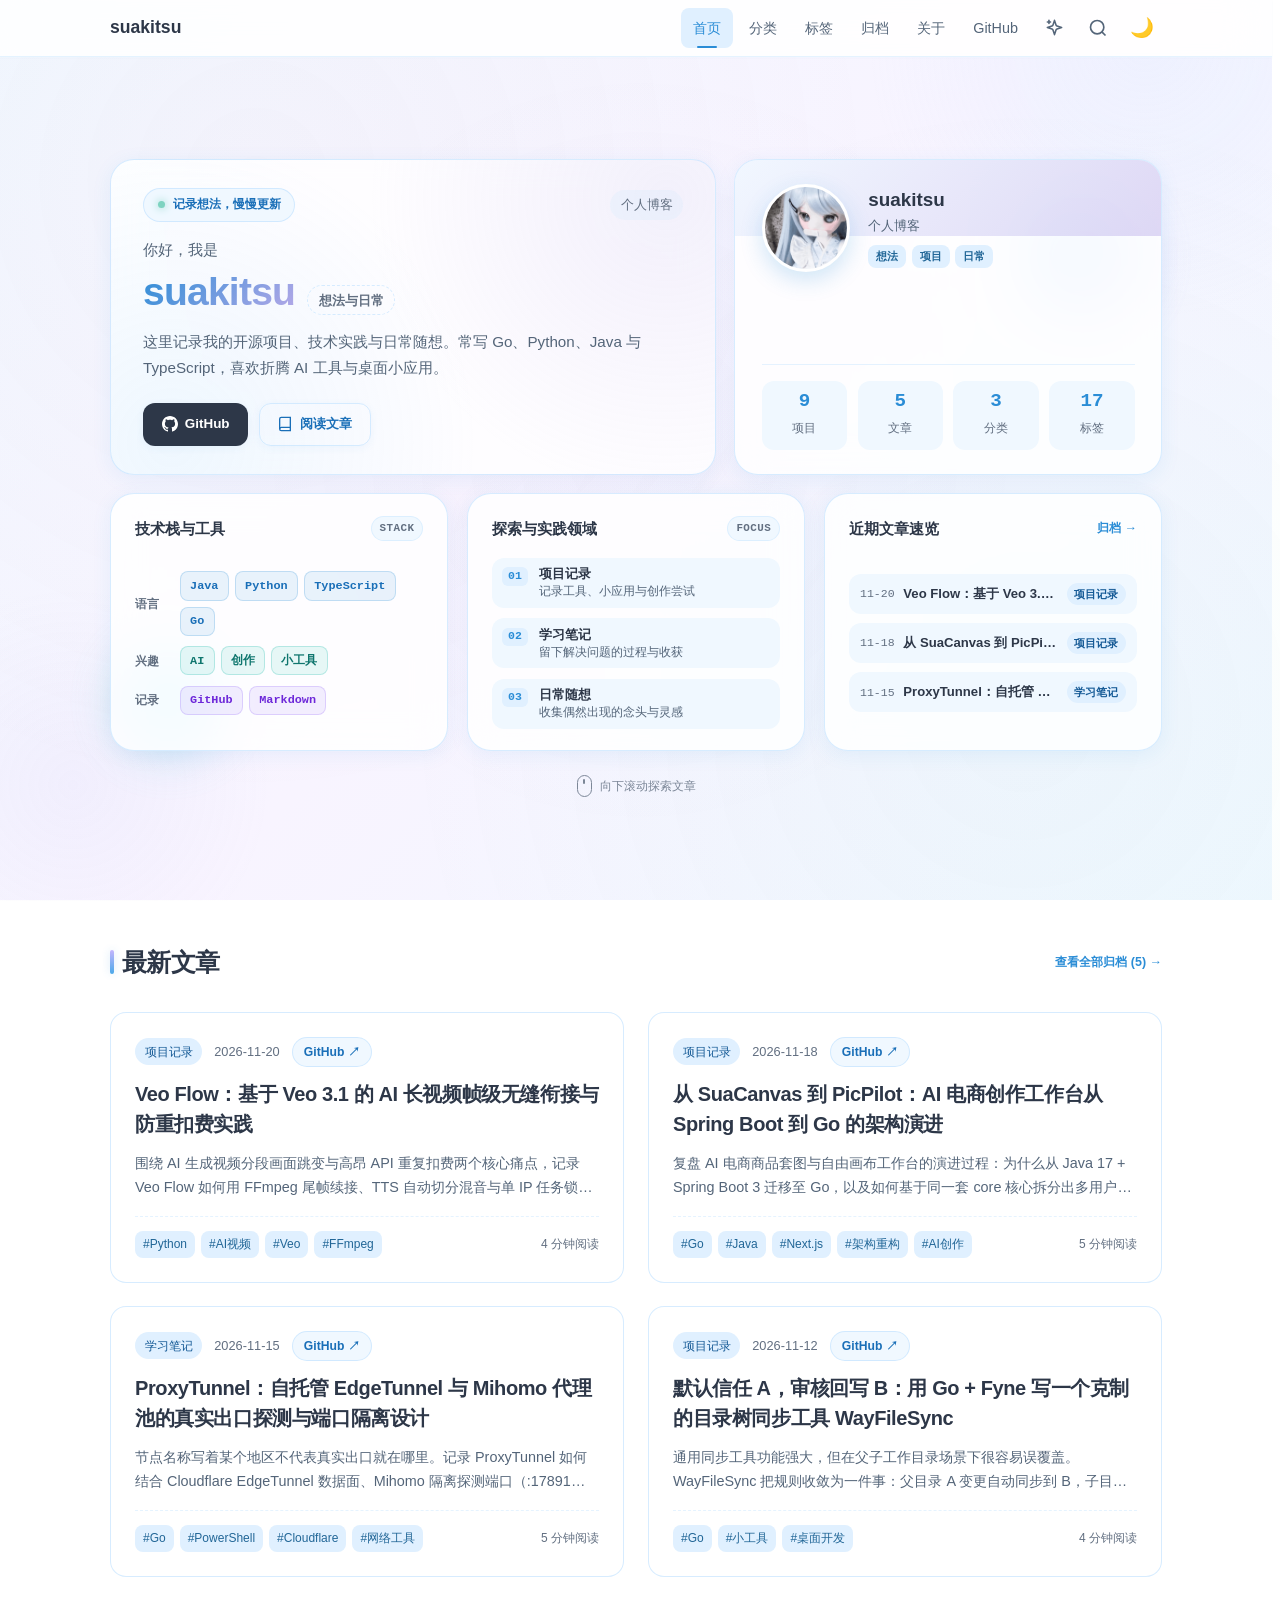
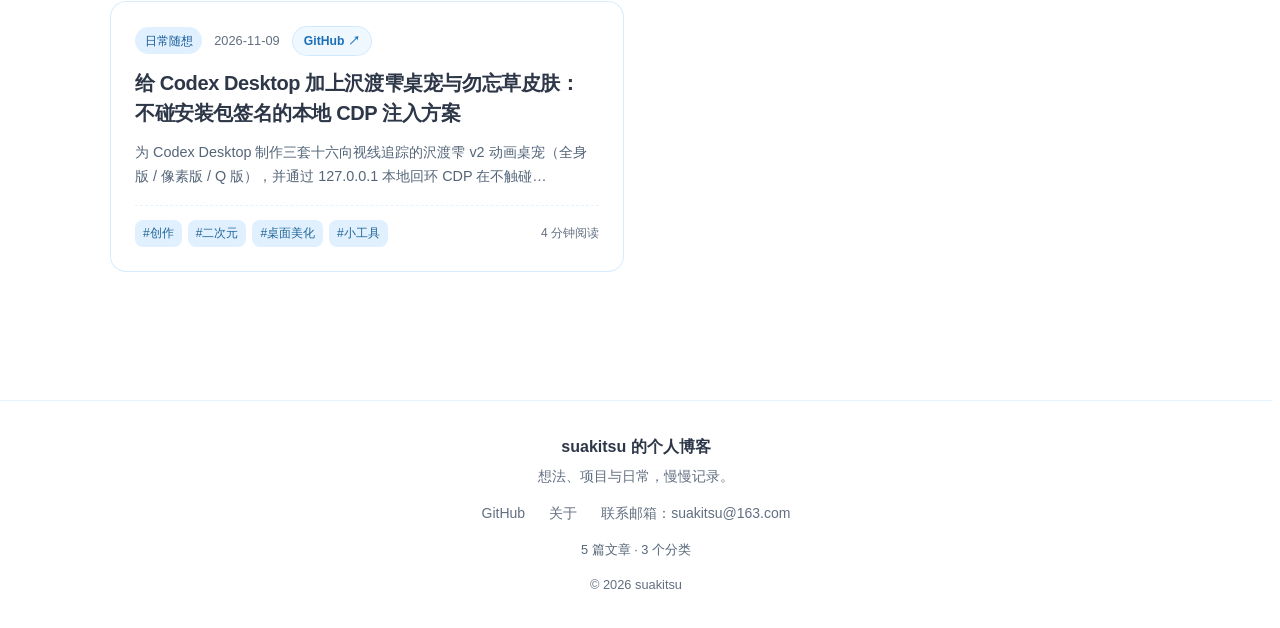
==== commit 25a5cc60: "feat(blog): add 5 project articles, markdown build script, TOC, code copy and full-text search" ====
--- a/index.html
+++ b/index.html
@@ -1,195 +1,197 @@
-<!doctype html>
-<html lang="zh-CN"><head><meta charset="utf-8"><meta name="viewport" content="width=device-width,initial-scale=1,viewport-fit=cover"><meta name="theme-color" content="#f0f8ff"><title>suakitsu · 个人博客</title><meta name="description" content="suakitsu 的个人博客，记录想法、项目与日常。"><link rel="canonical" href="https://suakitsu.github.io/"><link rel="icon" href="/favicon.png" type="image/png"><meta property="og:title" content="suakitsu · 个人博客"><meta property="og:description" content="记录想法、项目与日常。"><meta property="og:url" content="https://suakitsu.github.io/"><meta property="og:type" content="website"><meta property="og:image" content="https://suakitsu.github.io/avatar.png"><script>(() => { try {
-  const saved = localStorage.getItem('suakitsu-theme');
-  document.documentElement.dataset.theme = saved || (matchMedia('(prefers-color-scheme: dark)').matches ? 'dark' : 'light');
-  const home = location.pathname === '/' || location.pathname === '/index.html';
-  const force = new URLSearchParams(location.search).get('intro') === '1';
-  if (home && !matchMedia('(prefers-reduced-motion: reduce)').matches && (!localStorage.getItem('suakitsu_intro_seen_v1') || force)) {
-    document.documentElement.classList.add('swarm-intro-preparing');
-    setTimeout(() => document.documentElement.classList.remove('swarm-intro-preparing'), 3500);
-  }
-} catch {} })();</script><link rel="stylesheet" href="/style.css"><script src="/main.js" defer></script></head>
-<body><div id="pageStart" aria-hidden="true" style="height:1px;position:absolute;top:0"></div><div class="skip-links"><a href="#main">跳到主要内容</a></div><nav class="navbar" id="site-nav" aria-label="主导航">
-  <div class="container">
-    <a href="/" class="logo">
-      <span class="logo-text">suakitsu</span>
-    </a>
-    
-    <div class="nav-right">
-      <div class="nav-links">
-        <a href="/" class="nav-link active" aria-current="page">首页</a>
-        <a href="/categories.html" class="nav-link">分类</a>
-        <a href="/tags.html" class="nav-link">标签</a>
-        <a href="/year-archive.html" class="nav-link">归档</a>
-        <a href="/about.html" class="nav-link">关于</a>
-        <a href="https://github.com/suakitsu" target="_blank" rel="noopener" class="nav-link">GitHub</a>
-      </div>
-      
-      <button class="swarm-replay-toggle" id="swarmReplayBtn" aria-label="重播页面构建动效" title="重播页面构建动效">
-        <svg viewBox="0 0 24 24" fill="none" stroke="currentColor" stroke-width="2" stroke-linecap="round" stroke-linejoin="round">
-          <path d="m12 3-1.9 5.8a2 2 0 0 1-1.3 1.3L3 12l5.8 1.9a2 2 0 0 1 1.3 1.3L12 21l1.9-5.8a2 2 0 0 1 1.3-1.3L21 12l-5.8-1.9a2 2 0 0 1-1.3-1.3Z"/>
-          <path d="M5 3v4"/><path d="M3 5h4"/>
-        </svg>
-      </button>
-
-      <button class="search-toggle" id="searchToggle" aria-label="搜索">
-        <svg viewBox="0 0 24 24" fill="none" stroke="currentColor" stroke-width="2">
-          <circle cx="11" cy="11" r="8"/>
-          <path d="m21 21-4.35-4.35"/>
-        </svg>
-      </button>
-      
-      <button class="theme-toggle" id="themeToggle" aria-label="切换主题" aria-pressed="false">
-        <span class="icon-moon">🌙</span>
-        <span class="icon-sun">☀️</span>
-      </button>
-      
-      <button class="menu-toggle" id="menuToggle" aria-label="菜单" aria-controls="mobileMenu" aria-expanded="false">
-        ☰
-      </button>
-    </div>
-  </div>
-</nav>
-
-
-<div class="mobile-overlay" id="mobileOverlay"></div>
-<div class="mobile-menu" id="mobileMenu">
-  <a href="/" class="mobile-link active" aria-current="page">首页</a>
-  <a href="/categories.html" class="mobile-link">分类</a>
-  <a href="/tags.html" class="mobile-link">标签</a>
-  <a href="/year-archive.html" class="mobile-link">归档</a>
-  <a href="/about.html" class="mobile-link">关于</a>
-  <a href="https://github.com/suakitsu" target="_blank" rel="noopener" class="mobile-link">GitHub</a>
-</div>
-<main id="main" class="main-content">
-<section class="hero hero-bento-screen" id="heroSection">
-  <div class="container hero-bento-container">
-    
-    <div class="decoration decoration-1"></div>
-    <div class="decoration decoration-2"></div>
-
-    <div class="bento-grid" id="heroBentoGrid">
-      
-      <div class="bento-card bento-intro">
-        <div class="bento-intro-top">
-          <div class="hero-badge">
-            <span class="hero-badge-dot"></span>
-            <span>记录想法，慢慢更新</span>
-          </div>
-          <div class="hero-location"><span>个人博客</span></div>
-        </div>
-
-        <div class="bento-intro-body">
-          <span class="hero-greeting">你好，我是</span>
-          <div class="hero-title-row">
-            <h1 class="hero-name">suakitsu</h1>
-            <span class="hero-subtitle-pill">想法与日常</span>
-          </div>
-          <p class="hero-description">
-            这里将记录我的想法、项目与日常。第一篇文章正在准备中。
-          </p>
-        </div>
-
-        <div class="hero-links">
-          <a href="https://github.com/suakitsu" target="_blank" rel="noopener" class="hero-link">
-            <svg width="16" height="16" viewBox="0 0 24 24" fill="currentColor">
-              <path d="M12 0c-6.626 0-12 5.373-12 12 0 5.302 3.438 9.8 8.207 11.387.599.111.793-.261.793-.577v-2.234c-3.338.726-4.033-1.416-4.033-1.416-.546-1.387-1.333-1.756-1.333-1.756-1.089-.745.083-.729.083-.729 1.205.084 1.839 1.237 1.839 1.237 1.07 1.834 2.807 1.304 3.492.997.107-.775.418-1.305.762-1.604-2.665-.305-5.467-1.334-5.467-5.931 0-1.311.469-2.381 1.236-3.221-.124-.303-.535-1.524.117-3.176 0 0 1.008-.322 3.301 1.23.957-.266 1.983-.399 3.003-.404 1.02.005 2.047.138 3.006.404 2.291-1.552 3.297-1.23 3.297-1.23.653 1.653.242 2.874.118 3.176.77.84 1.235 1.911 1.235 3.221 0 4.609-2.807 5.624-5.479 5.921.43.372.823 1.102.823 2.222v3.293c0 .319.192.694.801.576 4.765-1.589 8.199-6.086 8.199-11.386 0-6.627-5.373-12-12-12z"/>
-            </svg>
-            GitHub
-          </a>
-          <a href="#contentStart" class="hero-link hero-link-ghost">
-            <svg width="16" height="16" viewBox="0 0 24 24" fill="none" stroke="currentColor" stroke-width="2">
-              <path d="M4 19.5A2.5 2.5 0 0 1 6.5 17H20"></path>
-              <path d="M6.5 2H20v20H6.5A2.5 2.5 0 0 1 4 19.5v-15A2.5 2.5 0 0 1 6.5 2z"></path>
-            </svg>
-            阅读文章
-          </a>
-        </div>
-      </div>
-
-      
-      <div class="bento-card bento-profile avatar-card">
-        <div class="profile-card-main">
-          <div class="avatar-wrapper">
-            <img src="/avatar.png" alt="suakitsu" loading="eager">
-          </div>
-          <div class="profile-card-info">
-            <div class="avatar-name">suakitsu</div>
-            <div class="avatar-role">个人博客</div>
-            <div class="avatar-tags">
-              <span class="avatar-mini-tag">想法</span>
-              <span class="avatar-mini-tag">项目</span>
-              <span class="avatar-mini-tag">日常</span>
-            </div>
-          </div>
-        </div>
-        <div class="avatar-stats">
-          <a href="https://github.com/suakitsu?tab=repositories" class="stat" target="_blank" rel="noopener" title="GitHub 公开仓库数，包含博客与个人介绍仓库">
-            <span class="stat-number" id="githubProjectCount" aria-live="polite">9</span>
-            <span class="stat-label">项目</span>
-          </a>
-          <a href="#postsSection" class="stat">
-            <span class="stat-number">0</span>
-            <span class="stat-label">文章</span>
-          </a>
-          <a href="/categories.html" class="stat">
-            <span class="stat-number">0</span>
-            <span class="stat-label">分类</span>
-          </a>
-          <a href="/tags.html" class="stat">
-            <span class="stat-number">0</span>
-            <span class="stat-label">标签</span>
-          </a>
-        </div>
-      </div>
-
-      
-      <div class="bento-card bento-tech">
-        <div class="bento-card-header">
-          <h2 class="bento-card-title">技术栈与工具</h2>
-          <span class="bento-card-badge">Stack</span>
-        </div>
-        <div class="bento-tech-groups">
-          <div class="bento-tech-row"><span class="tech-group-label">语言</span><div class="tech-pills"><span class="tech-pill tech-pill-blue">Java</span><span class="tech-pill tech-pill-blue">Python</span><span class="tech-pill tech-pill-blue">TypeScript</span><span class="tech-pill tech-pill-blue">Go</span></div></div>
-          <div class="bento-tech-row"><span class="tech-group-label">兴趣</span><div class="tech-pills"><span class="tech-pill tech-pill-teal">AI</span><span class="tech-pill tech-pill-teal">创作</span><span class="tech-pill tech-pill-teal">小工具</span></div></div>
-          <div class="bento-tech-row"><span class="tech-group-label">记录</span><div class="tech-pills"><span class="tech-pill tech-pill-purple">GitHub</span><span class="tech-pill tech-pill-purple">Markdown</span></div></div>
-        </div>
-      </div>
-
-
-      
-      <div class="bento-card bento-focus">
-        <div class="bento-card-header">
-          <h2 class="bento-card-title">探索与实践领域</h2>
-          <span class="bento-card-badge">Focus</span>
-        </div>
-        <ul class="bento-focus-list">
-          <li class="bento-focus-item"><span class="focus-index">01</span><div class="focus-detail"><div class="focus-name">项目记录</div><div class="focus-desc">记录工具、小应用与创作尝试</div></div></li>
-          <li class="bento-focus-item"><span class="focus-index">02</span><div class="focus-detail"><div class="focus-name">学习笔记</div><div class="focus-desc">留下解决问题的过程与收获</div></div></li>
-          <li class="bento-focus-item"><span class="focus-index">03</span><div class="focus-detail"><div class="focus-name">日常随想</div><div class="focus-desc">收集偶然出现的念头与灵感</div></div></li>
-        </ul>
-      </div>
-
-      
-      <div class="bento-card bento-latest">
-        <div class="bento-card-header">
-          <h2 class="bento-card-title">近期文章速览</h2>
-          <a href="/year-archive.html" class="bento-card-more">归档 →</a>
-        </div>
-        <div class="bento-latest-list">
-          <div class="bento-latest-item empty-preview"><span class="latest-item-title">还没有文章</span><p>第一篇文章正在准备中。</p></div>
-        </div>
-      </div>
-    </div>
-
-    
-    <a href="#contentStart" class="hero-scroll-hint" aria-label="向下滚动查看文章">
-      <span class="scroll-mouse">
-        <span class="scroll-wheel"></span>
-      </span>
-      <span class="scroll-text">向下滚动探索文章</span>
-    </a>
-  </div>
-</section>
-
-<div id="contentStart"></div><section class="posts-section" id="postsSection"><div class="container"><div class="section-header reveal"><h2 class="section-title">最新文章</h2></div><div class="empty-posts reveal"><h2>还没有发布文章</h2><p>先把小站搭好，再慢慢留下记录。</p></div></div></section></main><footer class="footer" id="footer"><div class="container"><div class="footer-content"><div class="footer-info"><p class="footer-title">suakitsu 的个人博客</p><p class="footer-subtitle">想法、项目与日常，慢慢记录。</p></div><div class="footer-links"><a href="https://github.com/suakitsu" target="_blank" rel="noopener">GitHub</a><a href="/about.html">关于</a><a href="mailto:suakitsu@163.com">联系邮箱：suakitsu@163.com</a></div><div class="footer-stats">0 篇文章 · 0 个分类</div><div class="footer-copyright"><p>© 2026 suakitsu</p></div></div></div></footer><dialog class="search-modal" id="searchModal" aria-labelledby="searchTitle"><div class="search-modal-overlay" id="searchOverlay" aria-hidden="true"></div><div class="search-modal-content"><h2 class="sr-only" id="searchTitle">搜索文章</h2><div class="search-modal-header"><input type="search" class="search-input" id="searchInput" placeholder="搜索文章..." aria-label="搜索文章关键词" autocomplete="off"><button class="search-close" id="searchClose" aria-label="关闭搜索"><svg viewBox="0 0 24 24" fill="none" stroke="currentColor" stroke-width="2" aria-hidden="true"><path d="M18 6 6 18m0-12 12 12"/></svg></button></div><div class="search-results search-hint" id="searchResults" role="status">还没有文章，发布后就能在这里搜索。</div></div></dialog><button class="back-to-top" id="backToTop" aria-label="返回顶部"><svg viewBox="0 0 24 24" fill="none" stroke="currentColor" stroke-width="2.5" aria-hidden="true"><polyline points="18 15 12 9 6 15"/></svg></button></body></html>
+<!doctype html>
+<html lang="zh-CN"><head><meta charset="utf-8"><meta name="viewport" content="width=device-width,initial-scale=1,viewport-fit=cover"><meta name="theme-color" content="#f0f8ff"><title>suakitsu · 个人博客</title><meta name="description" content="suakitsu 的个人博客，记录想法、项目与日常。"><link rel="canonical" href="https://suakitsu.github.io/"><link rel="icon" href="/favicon.png" type="image/png"><meta property="og:title" content="suakitsu · 个人博客"><meta property="og:description" content="suakitsu 的个人博客，记录想法、项目与日常。"><meta property="og:url" content="https://suakitsu.github.io/"><meta property="og:type" content="website"><meta property="og:image" content="https://suakitsu.github.io/avatar.png"><script>(() => { try {
+  const saved = localStorage.getItem('suakitsu-theme');
+  document.documentElement.dataset.theme = saved || (matchMedia('(prefers-color-scheme: dark)').matches ? 'dark' : 'light');
+  const home = location.pathname === '/' || location.pathname === '/index.html';
+  const force = new URLSearchParams(location.search).get('intro') === '1';
+  if (home && !matchMedia('(prefers-reduced-motion: reduce)').matches && (!localStorage.getItem('suakitsu_intro_seen_v1') || force)) {
+    document.documentElement.classList.add('swarm-intro-preparing');
+    setTimeout(() => document.documentElement.classList.remove('swarm-intro-preparing'), 3500);
+  }
+} catch {} })();</script><link rel="stylesheet" href="/style.css"><script src="/main.js" defer></script></head>
+<body><div id="pageStart" aria-hidden="true" style="height:1px;position:absolute;top:0"></div><div class="skip-links"><a href="#main">跳到主要内容</a></div><nav class="navbar" id="site-nav" aria-label="主导航">
+  <div class="container">
+    <a href="/" class="logo">
+      <span class="logo-text">suakitsu</span>
+    </a>
+    
+    <div class="nav-right">
+      <div class="nav-links">
+        <a href="/" class="nav-link active" aria-current="page">首页</a>
+        <a href="/categories.html" class="nav-link">分类</a>
+        <a href="/tags.html" class="nav-link">标签</a>
+        <a href="/year-archive.html" class="nav-link">归档</a>
+        <a href="/about.html" class="nav-link">关于</a>
+        <a href="https://github.com/suakitsu" target="_blank" rel="noopener" class="nav-link">GitHub</a>
+      </div>
+      
+      <button class="swarm-replay-toggle" id="swarmReplayBtn" aria-label="重播页面构建动效" title="重播页面构建动效">
+        <svg viewBox="0 0 24 24" fill="none" stroke="currentColor" stroke-width="2" stroke-linecap="round" stroke-linejoin="round">
+          <path d="m12 3-1.9 5.8a2 2 0 0 1-1.3 1.3L3 12l5.8 1.9a2 2 0 0 1 1.3 1.3L12 21l1.9-5.8a2 2 0 0 1 1.3-1.3L21 12l-5.8-1.9a2 2 0 0 1-1.3-1.3Z"/>
+          <path d="M5 3v4"/><path d="M3 5h4"/>
+        </svg>
+      </button>
+
+      <button class="search-toggle" id="searchToggle" aria-label="搜索">
+        <svg viewBox="0 0 24 24" fill="none" stroke="currentColor" stroke-width="2">
+          <circle cx="11" cy="11" r="8"/>
+          <path d="m21 21-4.35-4.35"/>
+        </svg>
+      </button>
+      
+      <button class="theme-toggle" id="themeToggle" aria-label="切换主题" aria-pressed="false">
+        <span class="icon-moon">🌙</span>
+        <span class="icon-sun">☀️</span>
+      </button>
+      
+      <button class="menu-toggle" id="menuToggle" aria-label="菜单" aria-controls="mobileMenu" aria-expanded="false">
+        ☰
+      </button>
+    </div>
+  </div>
+</nav>
+
+
+<div class="mobile-overlay" id="mobileOverlay"></div>
+<div class="mobile-menu" id="mobileMenu">
+  <a href="/" class="mobile-link active" aria-current="page">首页</a>
+  <a href="/categories.html" class="mobile-link">分类</a>
+  <a href="/tags.html" class="mobile-link">标签</a>
+  <a href="/year-archive.html" class="mobile-link">归档</a>
+  <a href="/about.html" class="mobile-link">关于</a>
+  <a href="https://github.com/suakitsu" target="_blank" rel="noopener" class="mobile-link">GitHub</a>
+</div>
+<main id="main" class="main-content">
+<section class="hero hero-bento-screen" id="heroSection">
+  <div class="container hero-bento-container">
+    
+    <div class="decoration decoration-1"></div>
+    <div class="decoration decoration-2"></div>
+
+    <div class="bento-grid" id="heroBentoGrid">
+      
+      <div class="bento-card bento-intro">
+        <div class="bento-intro-top">
+          <div class="hero-badge">
+            <span class="hero-badge-dot"></span>
+            <span>记录想法，慢慢更新</span>
+          </div>
+          <div class="hero-location"><span>个人博客</span></div>
+        </div>
+
+        <div class="bento-intro-body">
+          <span class="hero-greeting">你好，我是</span>
+          <div class="hero-title-row">
+            <h1 class="hero-name">suakitsu</h1>
+            <span class="hero-subtitle-pill">想法与日常</span>
+          </div>
+          <p class="hero-description">
+            这里记录我的开源项目、技术实践与日常随想。常写 Go、Python、Java 与 TypeScript，喜欢折腾 AI 工具与桌面小应用。
+          </p>
+        </div>
+
+        <div class="hero-links">
+          <a href="https://github.com/suakitsu" target="_blank" rel="noopener" class="hero-link">
+            <svg width="16" height="16" viewBox="0 0 24 24" fill="currentColor">
+              <path d="M12 0c-6.626 0-12 5.373-12 12 0 5.302 3.438 9.8 8.207 11.387.599.111.793-.261.793-.577v-2.234c-3.338.726-4.033-1.416-4.033-1.416-.546-1.387-1.333-1.756-1.333-1.756-1.089-.745.083-.729.083-.729 1.205.084 1.839 1.237 1.839 1.237 1.07 1.834 2.807 1.304 3.492.997.107-.775.418-1.305.762-1.604-2.665-.305-5.467-1.334-5.467-5.931 0-1.311.469-2.381 1.236-3.221-.124-.303-.535-1.524.117-3.176 0 0 1.008-.322 3.301 1.23.957-.266 1.983-.399 3.003-.404 1.02.005 2.047.138 3.006.404 2.291-1.552 3.297-1.23 3.297-1.23.653 1.653.242 2.874.118 3.176.77.84 1.235 1.911 1.235 3.221 0 4.609-2.807 5.624-5.479 5.921.43.372.823 1.102.823 2.222v3.293c0 .319.192.694.801.576 4.765-1.589 8.199-6.086 8.199-11.386 0-6.627-5.373-12-12-12z"/>
+            </svg>
+            GitHub
+          </a>
+          <a href="#contentStart" class="hero-link hero-link-ghost">
+            <svg width="16" height="16" viewBox="0 0 24 24" fill="none" stroke="currentColor" stroke-width="2">
+              <path d="M4 19.5A2.5 2.5 0 0 1 6.5 17H20"></path>
+              <path d="M6.5 2H20v20H6.5A2.5 2.5 0 0 1 4 19.5v-15A2.5 2.5 0 0 1 6.5 2z"></path>
+            </svg>
+            阅读文章
+          </a>
+        </div>
+      </div>
+
+      
+      <div class="bento-card bento-profile avatar-card">
+        <div class="profile-card-main">
+          <div class="avatar-wrapper">
+            <img src="/avatar.png" alt="suakitsu" loading="eager">
+          </div>
+          <div class="profile-card-info">
+            <div class="avatar-name">suakitsu</div>
+            <div class="avatar-role">个人博客</div>
+            <div class="avatar-tags">
+              <span class="avatar-mini-tag">想法</span>
+              <span class="avatar-mini-tag">项目</span>
+              <span class="avatar-mini-tag">日常</span>
+            </div>
+          </div>
+        </div>
+        <div class="avatar-stats">
+          <a href="https://github.com/suakitsu?tab=repositories" class="stat" target="_blank" rel="noopener" title="GitHub 公开仓库数，包含博客与个人介绍仓库">
+            <span class="stat-number" id="githubProjectCount" aria-live="polite">9</span>
+            <span class="stat-label">项目</span>
+          </a>
+          <a href="#postsSection" class="stat">
+            <span class="stat-number">5</span>
+            <span class="stat-label">文章</span>
+          </a>
+          <a href="/categories.html" class="stat">
+            <span class="stat-number">3</span>
+            <span class="stat-label">分类</span>
+          </a>
+          <a href="/tags.html" class="stat">
+            <span class="stat-number">17</span>
+            <span class="stat-label">标签</span>
+          </a>
+        </div>
+      </div>
+
+      
+      <div class="bento-card bento-tech">
+        <div class="bento-card-header">
+          <h2 class="bento-card-title">技术栈与工具</h2>
+          <span class="bento-card-badge">Stack</span>
+        </div>
+        <div class="bento-tech-groups">
+          <div class="bento-tech-row"><span class="tech-group-label">语言</span><div class="tech-pills"><span class="tech-pill tech-pill-blue">Java</span><span class="tech-pill tech-pill-blue">Python</span><span class="tech-pill tech-pill-blue">TypeScript</span><span class="tech-pill tech-pill-blue">Go</span></div></div>
+          <div class="bento-tech-row"><span class="tech-group-label">兴趣</span><div class="tech-pills"><span class="tech-pill tech-pill-teal">AI</span><span class="tech-pill tech-pill-teal">创作</span><span class="tech-pill tech-pill-teal">小工具</span></div></div>
+          <div class="bento-tech-row"><span class="tech-group-label">记录</span><div class="tech-pills"><span class="tech-pill tech-pill-purple">GitHub</span><span class="tech-pill tech-pill-purple">Markdown</span></div></div>
+        </div>
+      </div>
+
+
+      
+      <div class="bento-card bento-focus">
+        <div class="bento-card-header">
+          <h2 class="bento-card-title">探索与实践领域</h2>
+          <span class="bento-card-badge">Focus</span>
+        </div>
+        <ul class="bento-focus-list">
+          <li class="bento-focus-item"><span class="focus-index">01</span><div class="focus-detail"><div class="focus-name">项目记录</div><div class="focus-desc">记录工具、小应用与创作尝试</div></div></li>
+          <li class="bento-focus-item"><span class="focus-index">02</span><div class="focus-detail"><div class="focus-name">学习笔记</div><div class="focus-desc">留下解决问题的过程与收获</div></div></li>
+          <li class="bento-focus-item"><span class="focus-index">03</span><div class="focus-detail"><div class="focus-name">日常随想</div><div class="focus-desc">收集偶然出现的念头与灵感</div></div></li>
+        </ul>
+      </div>
+
+      
+      <div class="bento-card bento-latest">
+        <div class="bento-card-header">
+          <h2 class="bento-card-title">近期文章速览</h2>
+          <a href="/year-archive.html" class="bento-card-more">归档 →</a>
+        </div>
+        <div class="bento-latest-list">
+          <a href="/posts/veo-flow.html" class="bento-latest-item"><span class="latest-item-date">11-20</span><span class="latest-item-title">Veo Flow：基于 Veo 3.1 的 AI 长视频帧级无缝衔接与防重扣费实践</span><span class="latest-item-cat">项目记录</span></a>
+          <a href="/posts/suacanvas-to-picpilot.html" class="bento-latest-item"><span class="latest-item-date">11-18</span><span class="latest-item-title">从 SuaCanvas 到 PicPilot：AI 电商创作工作台从 Spring Boot 到 Go 的架构演进</span><span class="latest-item-cat">项目记录</span></a>
+          <a href="/posts/proxytunnel.html" class="bento-latest-item"><span class="latest-item-date">11-15</span><span class="latest-item-title">ProxyTunnel：自托管 EdgeTunnel 与 Mihomo 代理池的真实出口探测与端口隔离设计</span><span class="latest-item-cat">学习笔记</span></a>
+        </div>
+      </div>
+    </div>
+
+    
+    <a href="#contentStart" class="hero-scroll-hint" aria-label="向下滚动查看文章">
+      <span class="scroll-mouse">
+        <span class="scroll-wheel"></span>
+      </span>
+      <span class="scroll-text">向下滚动探索文章</span>
+    </a>
+  </div>
+</section>
+
+<div id="contentStart"></div><section class="posts-section" id="postsSection"><div class="container"><div class="section-header reveal"><h2 class="section-title">最新文章</h2><a href="/year-archive.html" class="bento-card-more">查看全部归档 (5) →</a></div><div class="posts-grid" id="postsGrid"><article class="post-card reveal"><div class="post-meta"><a href="/categories.html#cat-%E9%A1%B9%E7%9B%AE%E8%AE%B0%E5%BD%95" class="post-category">项目记录</a><time datetime="2026-11-20">2026-11-20</time><a href="https://github.com/suakitsu/veo-flow" target="_blank" rel="noopener" class="post-repo-link">GitHub ↗</a></div><h3 class="post-title"><a href="/posts/veo-flow.html">Veo Flow：基于 Veo 3.1 的 AI 长视频帧级无缝衔接与防重扣费实践</a></h3><p class="post-excerpt">围绕 AI 生成视频分段画面跳变与高昂 API 重复扣费两个核心痛点，记录 Veo Flow 如何用 FFmpeg 尾帧续接、TTS 自动切分混音与单 IP 任务锁构建一套可落地的 AI 视频工作台。</p><div class="post-footer"><div class="post-tags"><a href="/tags.html#tag-Python" class="tag">#Python</a><a href="/tags.html#tag-AI%E8%A7%86%E9%A2%91" class="tag">#AI视频</a><a href="/tags.html#tag-Veo" class="tag">#Veo</a><a href="/tags.html#tag-FFmpeg" class="tag">#FFmpeg</a></div><span class="read-time">4 分钟阅读</span></div></article><article class="post-card reveal"><div class="post-meta"><a href="/categories.html#cat-%E9%A1%B9%E7%9B%AE%E8%AE%B0%E5%BD%95" class="post-category">项目记录</a><time datetime="2026-11-18">2026-11-18</time><a href="https://github.com/suakitsu/picpilot-platform" target="_blank" rel="noopener" class="post-repo-link">GitHub ↗</a></div><h3 class="post-title"><a href="/posts/suacanvas-to-picpilot.html">从 SuaCanvas 到 PicPilot：AI 电商创作工作台从 Spring Boot 到 Go 的架构演进</a></h3><p class="post-excerpt">复盘 AI 电商商品套图与自由画布工作台的演进过程：为什么从 Java 17 + Spring Boot 3 迁移至 Go，以及如何基于同一套 core 核心拆分出多用户平台版（platform）与个人轻量版（personal）。</p><div class="post-footer"><div class="post-tags"><a href="/tags.html#tag-Go" class="tag">#Go</a><a href="/tags.html#tag-Java" class="tag">#Java</a><a href="/tags.html#tag-Next.js" class="tag">#Next.js</a><a href="/tags.html#tag-%E6%9E%B6%E6%9E%84%E9%87%8D%E6%9E%84" class="tag">#架构重构</a><a href="/tags.html#tag-AI%E5%88%9B%E4%BD%9C" class="tag">#AI创作</a></div><span class="read-time">5 分钟阅读</span></div></article><article class="post-card reveal"><div class="post-meta"><a href="/categories.html#cat-%E5%AD%A6%E4%B9%A0%E7%AC%94%E8%AE%B0" class="post-category">学习笔记</a><time datetime="2026-11-15">2026-11-15</time><a href="https://github.com/suakitsu/proxytunnel" target="_blank" rel="noopener" class="post-repo-link">GitHub ↗</a></div><h3 class="post-title"><a href="/posts/proxytunnel.html">ProxyTunnel：自托管 EdgeTunnel 与 Mihomo 代理池的真实出口探测与端口隔离设计</a></h3><p class="post-excerpt">节点名称写着某个地区不代表真实出口就在哪里。记录 ProxyTunnel 如何结合 Cloudflare EdgeTunnel 数据面、Mihomo 隔离探测端口（:17891）与国家专享端口构建可验证、可回滚的局域网节点池。</p><div class="post-footer"><div class="post-tags"><a href="/tags.html#tag-Go" class="tag">#Go</a><a href="/tags.html#tag-PowerShell" class="tag">#PowerShell</a><a href="/tags.html#tag-Cloudflare" class="tag">#Cloudflare</a><a href="/tags.html#tag-%E7%BD%91%E7%BB%9C%E5%B7%A5%E5%85%B7" class="tag">#网络工具</a></div><span class="read-time">5 分钟阅读</span></div></article><article class="post-card reveal"><div class="post-meta"><a href="/categories.html#cat-%E9%A1%B9%E7%9B%AE%E8%AE%B0%E5%BD%95" class="post-category">项目记录</a><time datetime="2026-11-12">2026-11-12</time><a href="https://github.com/suakitsu/WayFileSync" target="_blank" rel="noopener" class="post-repo-link">GitHub ↗</a></div><h3 class="post-title"><a href="/posts/wayfilesync.html">默认信任 A，审核回写 B：用 Go + Fyne 写一个克制的目录树同步工具 WayFileSync</a></h3><p class="post-excerpt">通用同步工具功能强大，但在父子工作目录场景下很容易误覆盖。WayFileSync 把规则收敛为一件事：父目录 A 变更自动同步到 B，子目录 B 的修改必须先看 Unified Diff 审核后再回写。</p><div class="post-footer"><div class="post-tags"><a href="/tags.html#tag-Go" class="tag">#Go</a><a href="/tags.html#tag-%E5%B0%8F%E5%B7%A5%E5%85%B7" class="tag">#小工具</a><a href="/tags.html#tag-%E6%A1%8C%E9%9D%A2%E5%BC%80%E5%8F%91" class="tag">#桌面开发</a></div><span class="read-time">4 分钟阅读</span></div></article><article class="post-card reveal"><div class="post-meta"><a href="/categories.html#cat-%E6%97%A5%E5%B8%B8%E9%9A%8F%E6%83%B3" class="post-category">日常随想</a><time datetime="2026-11-09">2026-11-09</time><a href="https://github.com/suakitsu/shizuku-codex-pet" target="_blank" rel="noopener" class="post-repo-link">GitHub ↗</a></div><h3 class="post-title"><a href="/posts/shizuku-codex-pet.html">给 Codex Desktop 加上沢渡雫桌宠与勿忘草皮肤：不碰安装包签名的本地 CDP 注入方案</a></h3><p class="post-excerpt">为 Codex Desktop 制作三套十六向视线追踪的沢渡雫 v2 动画桌宠（全身版 / 像素版 / Q 版），并通过 127.0.0.1 本地回环 CDP 在不触碰 WindowsApps 与 app.asar 签名的前提下注入勿忘草主题皮肤。</p><div class="post-footer"><div class="post-tags"><a href="/tags.html#tag-%E5%88%9B%E4%BD%9C" class="tag">#创作</a><a href="/tags.html#tag-%E4%BA%8C%E6%AC%A1%E5%85%83" class="tag">#二次元</a><a href="/tags.html#tag-%E6%A1%8C%E9%9D%A2%E7%BE%8E%E5%8C%96" class="tag">#桌面美化</a><a href="/tags.html#tag-%E5%B0%8F%E5%B7%A5%E5%85%B7" class="tag">#小工具</a></div><span class="read-time">4 分钟阅读</span></div></article></div></div></section></main><footer class="footer" id="footer"><div class="container"><div class="footer-content"><div class="footer-info"><p class="footer-title">suakitsu 的个人博客</p><p class="footer-subtitle">想法、项目与日常，慢慢记录。</p></div><div class="footer-links"><a href="https://github.com/suakitsu" target="_blank" rel="noopener">GitHub</a><a href="/about.html">关于</a><a href="mailto:suakitsu@163.com">联系邮箱：suakitsu@163.com</a></div><div class="footer-stats">5 篇文章 · 3 个分类</div><div class="footer-copyright"><p>© 2026 suakitsu</p></div></div></div></footer><dialog class="search-modal" id="searchModal" aria-labelledby="searchTitle"><div class="search-modal-overlay" id="searchOverlay" aria-hidden="true"></div><div class="search-modal-content"><h2 class="sr-only" id="searchTitle">搜索文章</h2><div class="search-modal-header"><input type="search" class="search-input" id="searchInput" placeholder="搜索文章..." aria-label="搜索文章关键词" autocomplete="off"><button class="search-close" id="searchClose" aria-label="关闭搜索"><svg viewBox="0 0 24 24" fill="none" stroke="currentColor" stroke-width="2" aria-hidden="true"><path d="M18 6 6 18m0-12 12 12"/></svg></button></div><div class="search-results search-hint" id="searchResults" role="status">输入关键词搜索文章...</div></div></dialog><button class="back-to-top" id="backToTop" aria-label="返回顶部"><svg viewBox="0 0 24 24" fill="none" stroke="currentColor" stroke-width="2.5" aria-hidden="true"><polyline points="18 15 12 9 6 15"/></svg></button></body></html>
--- a/style.css
+++ b/style.css
@@ -1 +1 @@
-﻿.skip-links{position:absolute;top:-100%;left:0;z-index:9999}.skip-links a{display:block;padding:.75rem 1.5rem;background:var(--alice-500);color:#fff;font-weight:600;text-decoration:none}.skip-links a:focus{position:fixed;top:0;left:0}:root{--alice-50: #f0f8ff;--alice-100: #e0f0ff;--alice-200: #bde0ff;--alice-300: #7cc4fa;--alice-400: #4ba9e9;--alice-500: #2b8dd6;--alice-600: #1a6fb8;--alice-700: #155a96;--alice-800: #164d7c;--alice-900: #174168;--accent-pink: #f5a0b8;--accent-teal: #7dd3c0;--accent-lavender: #b8a9e8;--accent-peach: #ffd4b8;--font-sans: 'Segoe UI', 'Microsoft YaHei', -apple-system, sans-serif;--font-mono: 'Cascadia Code', Consolas, monospace;--radius-sm: 8px;--radius-md: 12px;--radius-lg: 16px;--radius-xl: 24px;--radius-full: 9999px;--bounce: cubic-bezier(0.68, -0.55, 0.265, 1.55);--smooth: cubic-bezier(0.4, 0, 0.2, 1);--transition-fast: 150ms ease;--transition-base: 250ms ease;--season-accent: #c4b5fd;--season-hover: #a78bfa}[data-theme=light],:root{--text-primary: #2d3748;--text-secondary: #718096;--text-muted: #a0aec0;--bg-primary: #ffffff;--bg-secondary: var(--alice-50);--bg-card: rgba(255, 255, 255, 0.85);--bg-card-solid: #ffffff;--border-color: rgba(189, 224, 255, 0.4);--border-color-strong: rgba(189, 224, 255, 0.6);--shadow-soft: 0 4px 20px rgba(43, 141, 214, 0.08);--shadow-card: 0 8px 32px rgba(43, 141, 214, 0.12);--shadow-hover: 0 12px 40px rgba(43, 141, 214, 0.18);--nav-bg: rgba(255, 255, 255, 0.88);--code-bg: #f6f8fa;--code-text: #24292e;--hero-gradient: linear-gradient(135deg, var(--alice-50) 0%, #f8f4ff 50%, var(--alice-50) 100%);--card-before-bg: linear-gradient(135deg, var(--alice-100) 0%, var(--accent-lavender) 100%);--blockquote-bg: var(--alice-50);--tag-bg: var(--alice-100);--tag-text: var(--alice-700);--category-bg: var(--alice-100);--category-text: var(--alice-700);--color-error: #dc3c3c;--color-error-light: rgba(220, 60, 60, 0.1);--color-error-border: rgba(220, 60, 60, 0.25)}[data-theme=dark]{--text-primary: #e2e8f0;--text-secondary: #a0aec0;--text-muted: #718096;--bg-primary: #0f172a;--bg-secondary: #1e293b;--bg-card: rgba(30, 41, 59, 0.85);--bg-card-solid: #1e293b;--border-color: rgba(100, 160, 220, 0.15);--border-color-strong: rgba(100, 160, 220, 0.25);--shadow-soft: 0 4px 20px rgba(0, 0, 0, 0.3);--shadow-card: 0 8px 32px rgba(0, 0, 0, 0.4);--shadow-hover: 0 12px 40px rgba(0, 0, 0, 0.5);--nav-bg: rgba(15, 23, 42, 0.92);--code-bg: #0d1525;--code-text: #e2e8f0;--hero-gradient: linear-gradient(135deg, #0f172a 0%, #1a1530 50%, #0f172a 100%);--card-before-bg: linear-gradient(135deg, rgba(43, 141, 214, 0.2) 0%, rgba(184, 169, 232, 0.2) 100%);--blockquote-bg: rgba(43, 141, 214, 0.1);--tag-bg: rgba(43, 141, 214, 0.15);--tag-text: var(--alice-300);--category-bg: rgba(43, 141, 214, 0.15);--category-text: var(--alice-300);--alice-50: #1e293b;--alice-100: rgba(43, 141, 214, 0.15);--alice-200: rgba(43, 141, 214, 0.25);--color-error: #f87171;--color-error-light: rgba(255, 100, 100, 0.12);--color-error-border: rgba(255, 100, 100, 0.25)}*,*::before,*::after{box-sizing:border-box;margin:0;padding:0}html{scroll-behavior:smooth;-webkit-font-smoothing:antialiased;-moz-osx-font-smoothing:grayscale}body{font-family:var(--font-sans);color:var(--text-primary);background:var(--hero-gradient);background-attachment:fixed;min-height:100vh;line-height:1.7;overflow-x:hidden;transition:background .3s var(--smooth),color .3s var(--smooth)}body::before{content:"";position:fixed;top:0;left:0;right:0;bottom:0;background-image:radial-gradient(circle at 20% 20%, rgba(245, 160, 184, 0.05) 0%, transparent 50%),radial-gradient(circle at 80% 80%, rgba(125, 211, 192, 0.05) 0%, transparent 50%),radial-gradient(circle at 50% 50%, rgba(184, 169, 232, 0.03) 0%, transparent 50%);pointer-events:none;z-index:-1}[data-theme=dark] body::before{background-image:radial-gradient(circle at 20% 20%, rgba(245, 160, 184, 0.03) 0%, transparent 50%),radial-gradient(circle at 80% 80%, rgba(125, 211, 192, 0.03) 0%, transparent 50%)}a{color:var(--alice-500);text-decoration:none;transition:all var(--transition-base) var(--smooth)}a:hover{color:var(--alice-400)}img{max-width:100%;height:auto}.container{max-width:1100px;margin:0 auto;padding:0 1.5rem}.theme-toggle{position:relative;background:none;border:none;cursor:pointer;padding:.5rem;font-size:1.2rem;line-height:1;color:var(--text-secondary);transition:all var(--transition-base) var(--smooth);border-radius:var(--radius-sm)}.theme-toggle:hover{color:var(--alice-500);background:var(--bg-secondary)}.theme-toggle .icon-sun,.theme-toggle .icon-moon{display:none}[data-theme=light] .theme-toggle .icon-moon,:root:not([data-theme=dark]) .theme-toggle .icon-moon{display:inline}[data-theme=dark] .theme-toggle .icon-sun{display:inline}[data-theme=dark] .theme-toggle .icon-moon{display:none}.navbar{position:sticky;top:0;z-index:100;background:var(--nav-bg);backdrop-filter:blur(20px) saturate(180%);-webkit-backdrop-filter:blur(20px) saturate(180%);border-bottom:1px solid var(--border-color);transition:all .3s var(--smooth)}.navbar .container{display:flex;align-items:center;justify-content:space-between;height:3.5rem}.logo{display:flex;align-items:center;gap:.5rem;font-weight:700;font-size:1.1rem;color:var(--text-primary);transition:all var(--transition-base) var(--smooth)}.logo:hover{color:var(--alice-500);transform:scale(1.02)}.logo-icon{font-size:1.4rem;animation:float 3s ease-in-out infinite}@keyframes float{0%,100%{transform:translateY(0)}50%{transform:translateY(-3px)}}.nav-right{display:flex;align-items:center;gap:.25rem}.nav-links{display:flex;align-items:center;gap:.25rem}.nav-link{color:var(--text-secondary);font-weight:500;font-size:.9rem;padding:.5rem .75rem;border-radius:var(--radius-sm);transition:all var(--transition-base) var(--smooth);position:relative}.nav-link:hover{color:var(--alice-500);background:var(--bg-secondary)}.nav-link.active{color:var(--alice-500);background:var(--alice-100)}.nav-link.active::after{content:"";position:absolute;bottom:0;left:50%;transform:translateX(-50%);width:20px;height:2px;background:var(--alice-500);border-radius:var(--radius-full)}.menu-toggle{display:none;background:none;border:none;cursor:pointer;padding:.5rem;font-size:1.2rem;color:var(--text-primary)}.mobile-menu{position:fixed;top:3.5rem;left:0;right:0;background:var(--bg-card-solid);backdrop-filter:blur(20px);border-bottom:1px solid var(--border-color);padding:1rem;z-index:99;box-shadow:var(--shadow-card);transform:translateY(-100%);opacity:0;visibility:hidden;transition:all .3s var(--smooth)}.mobile-menu.active{transform:translateY(0);opacity:1;visibility:visible}.mobile-overlay{position:fixed;top:0;left:0;width:100%;height:100%;background:rgba(0,0,0,.5);z-index:98;opacity:0;visibility:hidden;transition:all .3s var(--smooth)}.mobile-overlay.active{opacity:1;visibility:visible}.mobile-link{display:flex;align-items:center;gap:.75rem;padding:.75rem 1rem;color:var(--text-primary);font-weight:500;border-radius:var(--radius-sm);transition:all var(--transition-base) var(--smooth);opacity:0;transform:translateX(-20px)}.mobile-menu.active .mobile-link{opacity:1;transform:translateX(0)}.mobile-menu.active .mobile-link:nth-child(1){transition-delay:.05s}.mobile-menu.active .mobile-link:nth-child(2){transition-delay:.1s}.mobile-menu.active .mobile-link:nth-child(3){transition-delay:.15s}.mobile-menu.active .mobile-link:nth-child(4){transition-delay:.2s}.mobile-menu.active .mobile-link:nth-child(5){transition-delay:.25s}.mobile-menu.active .mobile-link:nth-child(6){transition-delay:.3s}.mobile-link:hover{background:var(--bg-secondary);color:var(--alice-500)}.mobile-link.active{color:var(--alice-500);background:var(--alice-100)}.hero{padding:1.5rem 0 1.25rem;position:relative;overflow:hidden}.hero.hero-bento-screen{min-height:calc(100vh - 3.5rem);display:flex;flex-direction:column;justify-content:center}.hero-bento-container{width:100%;position:relative;z-index:1;display:flex;flex-direction:column;justify-content:center;gap:1.15rem}.hero::before{content:"";position:absolute;top:-35%;right:-12%;width:560px;height:560px;background:radial-gradient(circle, rgba(189, 224, 255, 0.16) 0%, transparent 70%);border-radius:50%;pointer-events:none}[data-theme=dark] .hero::before{background:radial-gradient(circle, rgba(43, 141, 214, 0.1) 0%, transparent 70%)}.bento-grid{display:grid;grid-template-columns:repeat(12, minmax(0, 1fr));gap:1.15rem;align-items:stretch;position:relative;z-index:2}.bento-card{background:var(--bg-card);border:1px solid var(--border-color-strong);border-radius:var(--radius-xl);padding:1.5rem 1.65rem;box-shadow:var(--shadow-soft);backdrop-filter:blur(16px) saturate(160%);-webkit-backdrop-filter:blur(16px) saturate(160%);position:relative;overflow:hidden;min-width:0;display:flex;flex-direction:column;justify-content:space-between;transition:border-color .3s var(--smooth),box-shadow .3s var(--smooth),transform .3s var(--smooth)}.bento-card:hover{border-color:var(--alice-300);box-shadow:var(--shadow-card)}.bento-intro{grid-column:span 7;padding:1.75rem 2rem;background:radial-gradient(circle at 92% 12%, rgba(184, 169, 232, 0.16) 0%, transparent 48%),radial-gradient(circle at 10% 90%, rgba(124, 196, 250, 0.12) 0%, transparent 50%),var(--bg-card)}[data-theme=dark] .bento-intro{background:radial-gradient(circle at 92% 12%, rgba(184, 169, 232, 0.1) 0%, transparent 50%),radial-gradient(circle at 10% 90%, rgba(43, 141, 214, 0.12) 0%, transparent 50%),var(--bg-card)}.bento-intro-top{display:flex;align-items:center;justify-content:space-between;flex-wrap:wrap;gap:.75rem;margin-bottom:1rem}.bento-intro-body{margin-bottom:1.35rem}.hero-badge{display:inline-flex;align-items:center;gap:.5rem;padding:.32rem .85rem;background:var(--bg-secondary);color:var(--alice-600);border-radius:var(--radius-full);font-size:.78rem;font-weight:600;border:1px solid var(--border-color-strong)}[data-theme=dark] .hero-badge{color:var(--alice-300)}.hero-badge-dot{width:7px;height:7px;background:var(--accent-teal);border-radius:50%;box-shadow:0 0 8px var(--accent-teal);animation:pulse 2s ease-in-out infinite}@keyframes pulse{0%,100%{opacity:1;transform:scale(1)}50%{opacity:.6;transform:scale(1.2)}}.hero-location{display:inline-flex;align-items:center;gap:.35rem;color:var(--text-muted);font-size:.8rem;font-weight:500;padding:.25rem .65rem;border-radius:var(--radius-full);background:rgba(189,224,255,.15)}[data-theme=dark] .hero-location{background:rgba(43,141,214,.12)}.hero-location svg{opacity:.75;color:var(--alice-500)}.hero-greeting{display:block;font-size:.92rem;color:var(--text-secondary);font-weight:500;margin-bottom:.25rem}.hero-title-row{display:flex;align-items:baseline;flex-wrap:wrap;gap:.75rem;margin-bottom:.75rem}.hero-name{display:inline-block;font-size:2.35rem;font-weight:800;line-height:1.18;letter-spacing:-0.02em;background:linear-gradient(135deg, var(--alice-500) 0%, var(--accent-lavender) 100%);-webkit-background-clip:text;-webkit-text-fill-color:rgba(0,0,0,0);background-clip:text}[data-theme=dark] .hero-name{background:linear-gradient(135deg, var(--alice-300) 0%, var(--accent-lavender) 100%);-webkit-background-clip:text;background-clip:text}.hero-subtitle-pill{font-size:.8rem;font-weight:600;color:var(--text-muted);padding:.2rem .65rem;border-radius:var(--radius-full);border:1px dashed var(--border-color-strong)}.hero-description{font-size:.95rem;color:var(--text-secondary);line-height:1.72;margin:0;max-width:560px}.hero-links{display:flex;gap:.65rem;flex-wrap:wrap;margin-top:auto}.hero-link{display:inline-flex;align-items:center;gap:.45rem;padding:.55rem 1.1rem;background:var(--text-primary);color:var(--bg-primary);border-radius:var(--radius-md);font-weight:600;font-size:.84rem;transition:all .25s var(--smooth);border:1px solid rgba(0,0,0,0);cursor:pointer}.hero-link:hover{background:var(--alice-500);color:#fff;transform:translateY(-2px);box-shadow:var(--shadow-hover)}.hero-link-secondary{background:var(--bg-card-solid);color:var(--text-primary);border:1px solid var(--border-color-strong)}.hero-link-secondary:hover{background:var(--alice-100);border-color:var(--alice-300);color:var(--alice-600)}[data-theme=dark] .hero-link-secondary:hover{color:var(--alice-300)}.hero-link-ghost{background:rgba(0,0,0,0);color:var(--alice-600);border:1px solid var(--border-color-strong)}[data-theme=dark] .hero-link-ghost{color:var(--alice-300)}.hero-link-ghost:hover{background:var(--alice-100);color:var(--alice-600);border-color:var(--alice-400)}.bento-profile{grid-column:span 5;text-align:left;padding:1.5rem 1.65rem}.bento-profile::before{content:"";position:absolute;top:0;left:0;right:0;height:76px;background:var(--card-before-bg);opacity:.45;pointer-events:none}[data-theme=dark] .bento-profile::before{opacity:.28}.profile-card-main{position:relative;z-index:1;display:flex;align-items:center;gap:1.15rem;margin-bottom:1.15rem}.avatar-wrapper{position:relative;width:88px;height:88px;flex-shrink:0;border-radius:50%;overflow:hidden;border:3.5px solid var(--bg-primary);box-shadow:0 8px 22px rgba(43,141,214,.22);transition:all .3s var(--smooth);background:var(--bg-primary)}.avatar-wrapper:hover{transform:scale(1.05) rotate(3deg);box-shadow:0 12px 28px rgba(43,141,214,.32)}.avatar-wrapper img{width:100%;height:100%;object-fit:cover;display:block}.profile-card-info{min-width:0;flex:1}.avatar-name{font-weight:800;font-size:1.18rem;color:var(--text-primary);margin-bottom:.15rem;line-height:1.3}.avatar-role{font-size:.8rem;color:var(--text-secondary);margin-bottom:.55rem}.avatar-tags{display:flex;flex-wrap:wrap;gap:.35rem}.avatar-mini-tag{font-family:var(--font-mono);font-size:.68rem;font-weight:600;padding:.15rem .5rem;border-radius:var(--radius-sm);background:var(--tag-bg);color:var(--tag-text)}.avatar-stats{position:relative;z-index:1;display:grid;grid-template-columns:repeat(4, minmax(0, 1fr));gap:.65rem;padding-top:1rem;border-top:1px solid var(--border-color);margin-top:auto}.stat{text-align:center;padding:.5rem .35rem;border-radius:var(--radius-md);background:var(--bg-secondary);border:1px solid rgba(0,0,0,0);transition:all .2s var(--smooth);text-decoration:none;display:block}.stat:hover{border-color:var(--alice-300);transform:translateY(-2px);background:var(--alice-100)}.stat-number{display:block;font-weight:800;font-size:1.2rem;line-height:1.2;color:var(--alice-500);font-family:var(--font-mono)}[data-theme=dark] .stat-number{color:var(--alice-300)}.stat-label{font-size:.72rem;color:var(--text-muted);font-weight:500}.bento-tech,.bento-focus,.bento-latest{grid-column:span 4;padding:1.35rem 1.5rem}.bento-card-header{display:flex;align-items:center;gap:.5rem;margin-bottom:1rem}.bento-card-icon{font-size:1.05rem;line-height:1}.bento-card-title{font-size:.96rem;font-weight:700;color:var(--text-primary);margin:0;flex:1}.bento-card-badge{font-family:var(--font-mono);font-size:.68rem;font-weight:600;text-transform:uppercase;letter-spacing:.04em;padding:.15rem .5rem;border-radius:var(--radius-full);background:var(--bg-secondary);color:var(--text-muted);border:1px solid var(--border-color)}.bento-card-more{font-size:.78rem;font-weight:600;color:var(--alice-500)}.bento-card-more:hover{color:var(--alice-600);transform:translateX(2px)}.bento-tech-groups{display:flex;flex-direction:column;gap:.65rem;margin-top:auto;margin-bottom:auto}.bento-tech-row{display:flex;align-items:center;gap:.6rem}.tech-group-label{font-size:.74rem;font-weight:600;color:var(--text-muted);width:2.2rem;flex-shrink:0}.tech-pills{display:flex;flex-wrap:wrap;gap:.38rem;min-width:0}.tech-pill{font-family:var(--font-mono);font-size:.74rem;font-weight:600;padding:.22rem .58rem;border-radius:var(--radius-sm);border:1px solid var(--border-color);background:var(--bg-secondary);color:var(--text-primary);white-space:nowrap;transition:all .2s var(--smooth)}.tech-pill:hover{transform:translateY(-1px);border-color:var(--alice-400)}.tech-pill-blue{background:rgba(43,141,214,.1);color:var(--alice-600);border-color:rgba(43,141,214,.22)}[data-theme=dark] .tech-pill-blue{color:var(--alice-300);background:rgba(43,141,214,.16)}.tech-pill-teal{background:rgba(20,184,166,.1);color:#0f766e;border-color:rgba(20,184,166,.24)}[data-theme=dark] .tech-pill-teal{color:#5eead4;background:rgba(20,184,166,.15)}.tech-pill-purple{background:rgba(139,92,246,.1);color:#6d28d9;border-color:rgba(139,92,246,.22)}[data-theme=dark] .tech-pill-purple{color:#c4b5fd;background:rgba(139,92,246,.16)}.bento-focus-list{list-style:none;padding:0;margin:auto 0;display:flex;flex-direction:column;gap:.65rem}.bento-focus-item{display:flex;align-items:flex-start;gap:.65rem;padding:.42rem .55rem;border-radius:var(--radius-md);background:var(--bg-secondary);border:1px solid rgba(0,0,0,0);transition:border-color .2s ease}.bento-focus-item:hover{border-color:var(--border-color-strong)}.focus-index{font-family:var(--font-mono);font-size:.72rem;font-weight:700;color:var(--alice-500);background:var(--alice-100);padding:.12rem .4rem;border-radius:6px;line-height:1.3;flex-shrink:0;margin-top:.1rem}[data-theme=dark] .focus-index{color:var(--alice-300)}.focus-detail{min-width:0;flex:1}.focus-name{font-size:.82rem;font-weight:700;color:var(--text-primary);line-height:1.3;margin-bottom:.1rem}.focus-desc{font-size:.74rem;color:var(--text-secondary);line-height:1.35;white-space:nowrap;overflow:hidden;text-overflow:ellipsis}.bento-latest-list{display:flex;flex-direction:column;gap:.55rem;margin:auto 0}.bento-latest-item{display:flex;align-items:center;gap:.55rem;padding:.5rem .65rem;border-radius:var(--radius-md);background:var(--bg-secondary);border:1px solid rgba(0,0,0,0);text-decoration:none;transition:all .2s var(--smooth);min-width:0}.bento-latest-item:hover{border-color:var(--alice-300);background:var(--alice-100);transform:translateX(3px)}.latest-item-date{font-family:var(--font-mono);font-size:.72rem;color:var(--text-muted);flex-shrink:0}.latest-item-title{font-size:.82rem;font-weight:600;color:var(--text-primary);white-space:nowrap;overflow:hidden;text-overflow:ellipsis;flex:1;min-width:0}.bento-latest-item:hover .latest-item-title{color:var(--alice-600)}[data-theme=dark] .bento-latest-item:hover .latest-item-title{color:var(--alice-300)}.latest-item-cat{font-size:.68rem;font-weight:600;padding:.1rem .45rem;border-radius:var(--radius-full);background:var(--category-bg);color:var(--category-text);flex-shrink:0}.hero-scroll-hint{display:inline-flex;align-items:center;justify-content:center;gap:.5rem;align-self:center;padding:.35rem .9rem;border-radius:var(--radius-full);color:var(--text-muted);font-size:.78rem;font-weight:500;text-decoration:none;transition:all .25s var(--smooth);opacity:.82}.hero-scroll-hint:hover{color:var(--alice-500);opacity:1;transform:translateY(2px)}.scroll-mouse{width:15px;height:22px;border:1.5px solid currentColor;border-radius:99px;display:inline-flex;justify-content:center;padding-top:3px}.scroll-wheel{width:2.5px;height:5px;border-radius:99px;background:currentColor;animation:scroll-wheel-anim 1.8s ease-in-out infinite}@keyframes scroll-wheel-anim{0%,100%{transform:translateY(0);opacity:1}60%{transform:translateY(5px);opacity:.3}}.decoration{position:absolute;pointer-events:none;opacity:.45;z-index:0}.decoration::before{content:"";position:absolute;border-radius:50%;background:linear-gradient(135deg, var(--alice-300), var(--accent-lavender));filter:blur(24px)}.decoration-1{top:6%;right:4%;width:120px;height:120px;animation:float 4s ease-in-out infinite}.decoration-1::before{width:100%;height:100%}.decoration-2{bottom:8%;left:3%;width:100px;height:100px;animation:float 3s ease-in-out infinite 1s}.decoration-2::before{width:100%;height:100%}[data-theme=dark] .decoration{opacity:.25}.posts-section{padding:2.5rem 0 4rem}.section-header{display:flex;align-items:center;justify-content:space-between;margin-bottom:1.75rem}.section-title{font-size:1.4rem;font-weight:700;color:var(--text-primary);display:flex;align-items:center;gap:.5rem}.section-title::before{content:"";width:4px;height:24px;background:linear-gradient(to bottom, var(--season-accent), var(--alice-400));border-radius:var(--radius-full)}.featured-section{padding:2.5rem 0 .5rem}.featured-grid{display:grid;grid-template-columns:repeat(2, minmax(0, 1fr));gap:1.5rem;align-items:stretch}.featured-card{background:var(--bg-card);border:1px solid var(--border-color-strong);border-radius:var(--radius-lg);overflow:hidden;transition:all .3s var(--smooth);backdrop-filter:blur(10px);will-change:transform;display:flex;flex-direction:column;height:100%;min-width:0}.featured-card:hover{border-color:var(--alice-300);box-shadow:var(--shadow-hover)}.featured-card.card-3d-active:hover{transform:none}.featured-cover{width:100%;height:190px;overflow:hidden;flex-shrink:0;position:relative}.featured-cover img{width:100%;height:100%;object-fit:cover;transition:transform .3s var(--smooth)}.featured-card:hover .featured-cover img{transform:scale(1.05)}.featured-cover-placeholder{background:linear-gradient(135deg, rgba(43, 141, 214, 0.14) 0%, rgba(184, 169, 232, 0.22) 50%, rgba(125, 211, 192, 0.15) 100%);display:flex;align-items:center;justify-content:center;border-bottom:1px solid var(--border-color)}[data-theme=dark] .featured-cover-placeholder{background:linear-gradient(135deg, rgba(43, 141, 214, 0.2) 0%, rgba(139, 92, 246, 0.22) 55%, rgba(20, 184, 166, 0.14) 100%)}.featured-cover-placeholder .placeholder-pattern{position:absolute;inset:0;background-image:linear-gradient(rgba(43, 141, 214, 0.08) 1px, transparent 1px),linear-gradient(90deg, rgba(43, 141, 214, 0.08) 1px, transparent 1px);background-size:24px 24px;pointer-events:none}.featured-cover-placeholder .placeholder-content{position:relative;z-index:1;display:flex;align-items:center;gap:.6rem;padding:.55rem 1.1rem;border-radius:var(--radius-full);background:var(--bg-card);border:1px solid var(--border-color-strong);box-shadow:var(--shadow-soft)}.featured-cover-placeholder .placeholder-badge{font-weight:700;font-size:.85rem;color:var(--alice-600)}[data-theme=dark] .featured-cover-placeholder .placeholder-badge{color:var(--alice-300)}.featured-cover-placeholder .placeholder-icon{color:var(--accent-lavender);font-size:1rem}.featured-content{padding:1.5rem;display:flex;flex-direction:column;flex:1}.featured-meta{display:flex;align-items:center;gap:.75rem;margin-bottom:.75rem;font-size:.8rem;color:var(--text-muted)}.featured-title{font-size:1.2rem;font-weight:700;margin-bottom:.75rem;line-height:1.4}.featured-title a{color:var(--text-primary);text-decoration:none;transition:color .2s ease}.featured-title a:hover{color:var(--season-hover)}.featured-excerpt{font-size:.9rem;color:var(--text-secondary);line-height:1.65;margin-bottom:1.15rem;display:-webkit-box;-webkit-line-clamp:2;-webkit-box-orient:vertical;overflow:hidden}.featured-tags{display:flex;flex-wrap:wrap;gap:.5rem;margin-top:auto;padding-top:.85rem;border-top:1px dashed var(--border-color)}@media(max-width: 768px){.featured-grid{grid-template-columns:1fr}.featured-cover{height:160px}}.posts-grid{display:grid;grid-template-columns:repeat(2, minmax(0, 1fr));gap:1.5rem;align-items:stretch}.post-card{background:var(--bg-card);border:1px solid var(--border-color-strong);border-radius:var(--radius-lg);padding:1.5rem;transition:all .3s var(--smooth);backdrop-filter:blur(10px);position:relative;overflow:hidden;will-change:transform;display:flex;flex-direction:column;height:100%;min-width:0;margin-bottom:0}.post-card::before{content:"";position:absolute;top:0;left:0;width:4px;height:100%;background:linear-gradient(to bottom, var(--alice-300), var(--accent-lavender));opacity:0;transition:opacity .3s var(--smooth),width .3s var(--smooth)}.post-card:hover{border-color:var(--alice-300);box-shadow:var(--shadow-hover)}.post-card.card-3d-active:hover{transform:none}.post-card:hover::before{opacity:1;width:6px}.post-card:active{transform:translateY(-2px) scale(0.98);box-shadow:var(--shadow-card)}.post-card.card-3d-active:active{transform:none}.post-card-cover{margin:-1.5rem -1.5rem 1.25rem -1.5rem;overflow:hidden;border-radius:var(--radius-lg) var(--radius-lg) 0 0}.post-card-cover img{width:100%;height:180px;object-fit:cover;transition:transform .3s var(--smooth)}.post-card:hover .post-card-cover img{transform:scale(1.05)}.post-meta{display:flex;align-items:center;gap:.75rem;margin-bottom:.75rem;font-size:.8rem;color:var(--text-muted);flex-wrap:wrap}.post-category{display:inline-flex;align-items:center;gap:.25rem;padding:.2rem .6rem;background:var(--category-bg);color:var(--category-text);border-radius:var(--radius-full);font-weight:500;font-size:.75rem}.post-wip{display:inline-flex;align-items:center;gap:.25rem;padding:.2rem .6rem;background:var(--color-error-light);color:var(--color-error);border:1px solid var(--color-error-border);border-radius:var(--radius-full);font-weight:600;font-size:.7rem;letter-spacing:.02em;animation:wip-pulse 2.4s ease-in-out infinite}@keyframes wip-pulse{0%,100%{opacity:1}50%{opacity:.7}}.post-title{font-size:1.15rem;font-weight:700;line-height:1.4;margin-bottom:.75rem}.post-title a{color:var(--text-primary);transition:all var(--transition-base) var(--smooth)}.post-title a:hover{color:var(--season-hover)}.post-excerpt{color:var(--text-secondary);font-size:.9rem;line-height:1.7;margin-bottom:1rem;display:-webkit-box;-webkit-line-clamp:2;-webkit-box-orient:vertical;overflow:hidden}.post-footer{display:flex;align-items:center;justify-content:space-between;flex-wrap:wrap;gap:.75rem;margin-top:auto;padding-top:.9rem;border-top:1px dashed var(--border-color)}.post-tags{display:flex;gap:.375rem;flex-wrap:wrap}.tag{display:inline-block;padding:.2rem .5rem;background:var(--tag-bg);color:var(--tag-text);font-size:.75rem;border-radius:var(--radius-sm);transition:all var(--transition-base) var(--smooth);transform:scale(1)}.tag:hover{background:var(--season-accent);color:#fff;transform:scale(1.05)}.read-time{font-size:.75rem;color:var(--text-muted);display:flex;align-items:center;gap:.25rem}.pagination{display:flex;align-items:center;justify-content:center;gap:1rem;margin-top:3rem;padding-top:2rem;border-top:1px solid var(--border-color)}.pagination-btn{display:inline-flex;align-items:center;gap:.5rem;padding:.5rem 1rem;background:var(--bg-card);color:var(--text-primary);border:1px solid var(--border-color);border-radius:var(--radius-md);font-weight:500;font-size:.875rem;transition:all var(--transition-base) var(--smooth);cursor:pointer}.pagination-btn:hover{background:var(--alice-500);color:#fff;border-color:var(--alice-500);transform:translateY(-2px)}.pagination-info{font-size:.875rem;color:var(--text-muted)}.post-header{padding:3rem 0 2rem;border-bottom:1px solid var(--border-color);margin-bottom:2rem}.post-header .post-title{font-size:2rem;font-weight:800;line-height:1.3;margin:1rem 0}.post-header .post-excerpt{font-size:1.05rem;color:var(--text-secondary);line-height:1.7;display:block;-webkit-line-clamp:unset}.post-cover-image{margin:1.5rem 0;border-radius:var(--radius-lg);overflow:hidden;max-width:720px}.post-cover-image img{width:100%;max-height:400px;object-fit:cover;display:block}.post-content{max-width:720px;min-width:0;font-size:1rem;line-height:1.9;overflow-wrap:break-word;word-break:break-word}.post-content h2{font-size:1.5rem;font-weight:700;margin-top:2.5rem;margin-bottom:1rem;padding-bottom:.5rem;border-bottom:2px solid var(--border-color);color:var(--text-primary)}.post-content h3{font-size:1.25rem;font-weight:600;margin-top:2rem;margin-bottom:.75rem;color:var(--alice-500)}[data-theme=dark] .post-content h3{color:var(--alice-300)}.post-content p{margin-bottom:1.25rem}.post-content a{color:var(--alice-500);text-decoration:underline;text-decoration-color:var(--alice-200);text-underline-offset:3px;transition:all var(--transition-base) var(--smooth)}.post-content a:hover{color:var(--alice-400);text-decoration-color:var(--alice-400)}.post-content ul,.post-content ol{margin-bottom:1.25rem;padding-left:1.5rem}.post-content li{margin-bottom:.5rem}.post-content blockquote{border-left:4px solid var(--alice-400);padding:1rem 1.25rem;margin:1.5rem 0;background:var(--blockquote-bg);border-radius:0 var(--radius-md) var(--radius-md) 0;color:var(--text-secondary);font-style:italic;position:relative}.post-content blockquote::before{content:"❝";position:absolute;top:-0.5rem;left:.5rem;font-size:2rem;background:linear-gradient(135deg, var(--alice-400), var(--accent-lavender));-webkit-background-clip:text;background-clip:text;color:rgba(0,0,0,0);font-style:normal;line-height:1;opacity:.6}.post-content pre{background:var(--code-bg);color:var(--code-text);padding:1.25rem;border-radius:var(--radius-lg);overflow-x:auto;margin:1.5rem 0;box-shadow:var(--shadow-card);border:1px solid var(--border-color)}.post-content pre code{background:none;padding:0;font-size:.85rem;line-height:1.7;color:inherit}.code-block-wrapper{position:relative;margin:1.5em 0;border-radius:12px;overflow:hidden;box-shadow:0 4px 20px rgba(0,0,0,.08);border:1px solid var(--border-color);background:var(--bg-card-solid)}.code-block-header{display:flex;align-items:center;justify-content:space-between;padding:.75rem 1rem;background:linear-gradient(135deg, var(--alice-100), var(--bg-secondary));border-bottom:1px solid var(--border-color);font-size:.85rem;color:var(--text-secondary)}.code-block-lang{font-weight:600;text-transform:uppercase;letter-spacing:.5px;font-size:.75rem;color:var(--alice-600)}[data-theme=dark] .code-block-lang{color:var(--alice-300)}.code-block-dots{display:flex;gap:6px}.code-block-dot{width:10px;height:10px;border-radius:50%}.code-block-dot:nth-child(1){background:#ff5f57}.code-block-dot:nth-child(2){background:#febc2e}.code-block-dot:nth-child(3){background:#28c840}.code-block-wrapper .highlight,.code-block-wrapper pre.highlight{margin:0;border-radius:0;border:none;box-shadow:none}.code-block-wrapper pre{margin:0;padding:0;background:var(--code-bg) !important;color:var(--code-text) !important;overflow-x:auto;font-size:.85rem;line-height:1.6}.code-block-wrapper pre code{background:rgba(0,0,0,0) !important;padding:0;color:inherit;font-family:var(--font-mono),"Cascadia Code",Consolas,monospace}.code-copy-btn{position:absolute;top:.75rem;right:.75rem;display:flex;align-items:center;gap:.5rem;padding:.5rem .875rem;background:var(--bg-card);border:1px solid var(--border-color);border-radius:var(--radius-md);color:var(--text-secondary);font-size:.75rem;font-weight:500;cursor:pointer;transition:all .25s var(--smooth);backdrop-filter:blur(10px);z-index:10;opacity:0;transform:translateY(-4px)}.code-block-wrapper:hover .code-copy-btn{opacity:1;transform:translateY(0)}.code-copy-btn:hover{background:var(--alice-500);color:#fff;border-color:var(--alice-500);box-shadow:0 4px 12px rgba(43,141,214,.3);transform:translateY(-2px)}.code-copy-btn:active{transform:translateY(0) scale(0.95)}.code-copy-btn.copied{background:var(--accent-teal);color:#fff;border-color:var(--accent-teal)}.code-copy-btn svg{width:14px;height:14px;flex-shrink:0}.code-copy-btn .copy-text{transition:opacity .2s ease}.code-copy-btn .success-text{opacity:0;transition:opacity .2s ease;white-space:nowrap;font-weight:600}.code-copy-btn.copied .success-text{opacity:1}.post-content .highlight,.post-content pre.highlight{position:relative;background:var(--code-bg);color:var(--code-text);padding:1.25rem;overflow-x:auto;line-height:1.7;border-radius:12px;box-shadow:var(--shadow-card);border:1px solid var(--border-color);margin:1.5em 0}.post-content .highlight code,.post-content pre.highlight code{background:rgba(0,0,0,0);border-radius:0;font-family:var(--font-mono),"Cascadia Code",Consolas,monospace;font-size:.85rem}.post-content code{background:var(--tag-bg);color:var(--alice-600);padding:.125em .4em;border-radius:var(--radius-sm);font-family:var(--font-mono),"Cascadia Code",Consolas,monospace;font-size:.875em}[data-theme=dark] .post-content code{color:var(--alice-300)}.highlight .c,.highlight .c1,.highlight .cm,.highlight .cp,.highlight .cs,.highlight .cd{color:#6a737d;font-style:italic}.highlight .k,.highlight .kd,.highlight .kt,.highlight .kr,.highlight .kp,.highlight .kn,.highlight .kc{color:#d73a49;font-weight:500}.highlight .nc,.highlight .nn,.highlight .nf,.highlight .na{color:#6f42c1}.highlight .s,.highlight .s1,.highlight .s2,.highlight .sb,.highlight .sc,.highlight .sd,.highlight .sh,.highlight .sx,.highlight .si,.highlight .se{color:#032f62}.highlight .mi,.highlight .mf,.highlight .mh,.highlight .il,.highlight .m,.highlight .mo{color:#005cc5}.highlight .o,.highlight .ow{color:#d73a49}.highlight .nv,.highlight .nb,.highlight .bp{color:#e36209}.highlight .n,.highlight .p{color:#24292e}.highlight .hll{background-color:#fffae6;border-radius:2px;padding:2px 0}.highlight .nt{color:#22863a}.highlight .nd{color:#6f42c1}.highlight .ni{color:#24292e}.highlight .ne{color:#d73a49;font-weight:500}.highlight .nl{color:#005cc5}.highlight .no{color:#005cc5}.highlight .nx{color:#24292e}.highlight .py{color:#24292e}.highlight .w{color:#24292e}.highlight .gd{color:#b31d28;background:rgba(255,22,22,.05)}.highlight .gi{color:#22863a;background:rgba(34,134,58,.05)}.highlight .gh{color:#005cc5;font-weight:600}.highlight .gu{color:#6f42c1;font-weight:600}.highlight .gs{font-weight:600}.highlight .ge{font-style:italic}.highlight .gp{color:#005cc5;font-weight:600}[data-theme=dark] .highlight .c,[data-theme=dark] .highlight .c1,[data-theme=dark] .highlight .cm,[data-theme=dark] .highlight .cp,[data-theme=dark] .highlight .cs,[data-theme=dark] .highlight .cd{color:#8b949e}[data-theme=dark] .highlight .k,[data-theme=dark] .highlight .kd,[data-theme=dark] .highlight .kt,[data-theme=dark] .highlight .kr,[data-theme=dark] .highlight .kp,[data-theme=dark] .highlight .kn,[data-theme=dark] .highlight .kc{color:#ff7b72}[data-theme=dark] .highlight .nc,[data-theme=dark] .highlight .nn,[data-theme=dark] .highlight .nf,[data-theme=dark] .highlight .na{color:#d2a8ff}[data-theme=dark] .highlight .s,[data-theme=dark] .highlight .s1,[data-theme=dark] .highlight .s2,[data-theme=dark] .highlight .sb,[data-theme=dark] .highlight .sc,[data-theme=dark] .highlight .sd,[data-theme=dark] .highlight .sh,[data-theme=dark] .highlight .sx,[data-theme=dark] .highlight .si,[data-theme=dark] .highlight .se{color:#a5d6ff}[data-theme=dark] .highlight .mi,[data-theme=dark] .highlight .mf,[data-theme=dark] .highlight .mh,[data-theme=dark] .highlight .il,[data-theme=dark] .highlight .m,[data-theme=dark] .highlight .mo{color:#79c0ff}[data-theme=dark] .highlight .o,[data-theme=dark] .highlight .ow{color:#ff7b72}[data-theme=dark] .highlight .nv,[data-theme=dark] .highlight .nb,[data-theme=dark] .highlight .bp{color:#ffa657}[data-theme=dark] .highlight .n,[data-theme=dark] .highlight .p{color:#e6edf3}[data-theme=dark] .highlight .hll{background-color:rgba(255,220,50,.15)}[data-theme=dark] .highlight .nt{color:#7ee787}[data-theme=dark] .highlight .nd{color:#d2a8ff}[data-theme=dark] .highlight .ni{color:#e6edf3}[data-theme=dark] .highlight .ne{color:#ff7b72}[data-theme=dark] .highlight .nl{color:#79c0ff}[data-theme=dark] .highlight .no{color:#79c0ff}[data-theme=dark] .highlight .nx{color:#e6edf3}[data-theme=dark] .highlight .gd{color:#ffa198;background:rgba(248,81,73,.1)}[data-theme=dark] .highlight .gi{color:#7ee787;background:rgba(63,185,80,.1)}[data-theme=dark] .highlight .gh{color:#79c0ff}[data-theme=dark] .highlight .gu{color:#d2a8ff}.highlight table td.gutter{color:var(--text-muted);padding-right:.8em;user-select:none;opacity:.6}.highlight::-webkit-scrollbar,pre.highlight::-webkit-scrollbar,.code-block-wrapper pre::-webkit-scrollbar{height:6px}.highlight::-webkit-scrollbar-thumb,pre.highlight::-webkit-scrollbar-thumb,.code-block-wrapper pre::-webkit-scrollbar-thumb{background:var(--border-color-strong);border-radius:3px}.highlight::-webkit-scrollbar-track,pre.highlight::-webkit-scrollbar-track,.code-block-wrapper pre::-webkit-scrollbar-track{background:rgba(0,0,0,0)}@media(max-width: 768px){.code-copy-btn{opacity:1;transform:translateY(0)}.code-block-wrapper{margin:1em 0}.code-block-header{padding:.5rem .75rem}.code-copy-btn{padding:.4rem .625rem;font-size:.7rem}.code-copy-btn .btn-label{display:none}}.post-content img{max-width:100%;height:auto;border-radius:var(--radius-lg);margin:1.5rem 0;box-shadow:var(--shadow-soft);transition:all .3s var(--smooth)}.post-content table{width:100%;border-collapse:collapse;margin:1.5rem 0;border-radius:var(--radius-md);overflow:hidden;border:1px solid var(--border-color);display:block;overflow-x:auto}.post-content th,.post-content td{padding:.75rem 1rem;border:1px solid var(--border-color);text-align:left;white-space:nowrap}.post-content th{background:var(--bg-secondary);font-weight:600;color:var(--text-primary)}.post-content tr:hover{background:var(--bg-secondary)}.post-footer-section{max-width:720px;margin-top:3rem;padding-top:2rem;border-top:1px solid var(--border-color)}.share-section,.related-posts{margin-bottom:2.5rem}.share-section h3,.related-posts h3{font-size:1.1rem;font-weight:600;margin-bottom:1rem;display:flex;align-items:center;gap:.5rem}.share-links{display:flex;gap:.75rem;flex-wrap:wrap}.share-link{display:inline-block;padding:.5rem 1rem;background:var(--bg-secondary);color:var(--text-secondary);border-radius:var(--radius-md);font-weight:500;font-size:.875rem;transition:all var(--transition-base) var(--smooth);border:1px solid var(--border-color)}.share-link:hover{background:var(--alice-500);color:#fff;border-color:var(--alice-500);transform:translateY(-2px)}.related-grid{display:grid;gap:.75rem}.related-item{display:flex;flex-direction:column;gap:.25rem;padding:1rem;background:var(--bg-secondary);border-radius:var(--radius-md);transition:all var(--transition-base) var(--smooth);border:1px solid rgba(0,0,0,0)}.related-item:hover{background:var(--alice-100);border-color:var(--border-color);transform:translateX(4px)}.related-date{font-size:.75rem;color:var(--text-muted)}.related-title{font-weight:500;color:var(--text-primary)}.comments-section{margin-bottom:2.5rem}.comments-section h3{font-size:1.1rem;font-weight:600;margin-bottom:1.5rem;display:flex;align-items:center;gap:.5rem}.comment-count{display:inline-flex;align-items:center;gap:.375rem;font-size:.8rem;color:var(--text-muted);transition:color var(--transition-fast)}.comment-count:hover{color:var(--alice-500)}.comment-count svg{width:14px;height:14px}.reactions-summary{display:flex;gap:.5rem;margin-top:1rem;padding:.75rem;background:var(--bg-secondary);border-radius:var(--radius-md);flex-wrap:wrap}.reaction-item{display:inline-flex;align-items:center;gap:.25rem;padding:.25rem .5rem;background:var(--bg-card);border:1px solid var(--border-color);border-radius:var(--radius-full);font-size:.8rem;color:var(--text-secondary);transition:all var(--transition-fast)}.reaction-item:hover{border-color:var(--alice-300);transform:scale(1.05)}.reaction-emoji{font-size:1rem}.reaction-count{font-size:.75rem;font-weight:500}.comment-guide{display:flex;align-items:center;gap:.75rem;padding:1rem;background:linear-gradient(135deg, var(--alice-50), rgba(184, 169, 232, 0.1));border:1px solid var(--border-color);border-radius:var(--radius-lg);margin-bottom:1.5rem;animation:fadeIn .5s ease}@keyframes fadeIn{from{opacity:0;transform:translateY(-10px)}to{opacity:1;transform:translateY(0)}}.comment-guide-icon{font-size:2rem;flex-shrink:0}.comment-guide-content{flex:1}.comment-guide-title{font-weight:600;font-size:.9rem;margin-bottom:.25rem;color:var(--text-primary)}.comment-guide-text{font-size:.8rem;color:var(--text-secondary);line-height:1.5}.comment-guide-close{background:none;border:none;color:var(--text-muted);cursor:pointer;padding:.25rem;border-radius:var(--radius-sm);transition:all var(--transition-fast)}.comment-guide-close:hover{background:var(--bg-card);color:var(--text-primary)}.footer{background:var(--bg-card);border-top:1px solid var(--border-color);padding:2rem 0;margin-top:4rem;backdrop-filter:blur(10px)}.footer-content{display:flex;flex-direction:column;align-items:center;gap:1rem;text-align:center}.footer-info{display:flex;flex-direction:column;align-items:center;gap:.3rem}.footer-title{font-weight:700;font-size:1rem;color:var(--text-primary)}.footer-subtitle{font-size:.85rem;color:var(--text-muted)}.footer-friends{text-align:center}.footer-friends-title{font-size:.8rem;color:var(--text-muted);margin-bottom:.5rem;letter-spacing:.05em}.footer-friends-links{display:flex;gap:1rem;justify-content:center;flex-wrap:wrap}.footer-friends-links a{color:var(--text-secondary);font-size:.85rem;padding:.25rem .75rem;border-radius:var(--radius-full);background:var(--bg-secondary);border:1px solid var(--border-color);transition:all var(--transition-base) var(--smooth)}.footer-friends-links a:hover{color:var(--alice-500);border-color:var(--alice-300);background:var(--alice-100);transform:translateY(-2px)}.footer-links{display:flex;gap:1.5rem}.footer-links a{color:var(--text-muted);font-weight:500;font-size:.875rem;transition:all var(--transition-base) var(--smooth)}.footer-links a:hover{color:var(--alice-500)}.footer-copyright{font-size:.8rem;color:var(--text-muted)}.footer-copyright a{color:var(--text-muted)}.footer-copyright a:hover{color:var(--alice-500)}.footer-stats{font-size:.8rem;color:var(--text-muted);text-align:center;margin-top:0;line-height:1.6}.footer-stats p{margin-bottom:.25rem}.footer-stats p:last-child{margin-bottom:0}.footer-heart{color:var(--accent-pink);display:inline-block;animation:heartbeat 1.5s ease-in-out infinite}@keyframes heartbeat{0%,100%{transform:scale(1)}50%{transform:scale(1.1)}}@media(max-width: 960px){.hero.hero-bento-screen{min-height:auto;padding:1.75rem 0 2rem}.bento-intro{grid-column:span 12}.bento-profile{grid-column:span 12}.bento-tech,.bento-focus{grid-column:span 6}.bento-latest{grid-column:span 12}.hero-name{font-size:2rem}}@media(max-width: 768px){.posts-grid{grid-template-columns:1fr}.nav-links{display:none}.menu-toggle{display:block}.bento-grid{grid-template-columns:1fr;gap:1rem}.bento-intro,.bento-profile,.bento-tech,.bento-focus,.bento-latest{grid-column:1/-1;padding:1.25rem 1.35rem}.hero-scroll-hint{display:none}.hero-name{font-size:1.9rem}.hero-description{font-size:.92rem}.post-header .post-title{font-size:1.5rem}.post-content{font-size:.95rem}.post-content h2{font-size:1.3rem}.post-content h3{font-size:1.15rem}.post-meta{gap:.5rem}.decoration{display:none}}@media(max-width: 480px){.container{padding:0 1rem}.hero{padding:1.25rem 0 2rem}.hero-name{font-size:1.7rem}.hero-links{flex-direction:column}.hero-link{justify-content:center}.profile-card-main{flex-direction:column;text-align:center}.avatar-tags{justify-content:center}.post-card{padding:1.25rem}.post-title{font-size:1.05rem}.post-footer{flex-direction:column;align-items:flex-start}.avatar-stats{gap:.5rem}.stat-number{font-size:1rem}.footer-links{flex-wrap:wrap;justify-content:center;gap:1rem}}@media print{.navbar,.theme-toggle,.decoration,.hero-links,.share-section,.footer{display:none !important}body{background:#fff;color:#000}.post-content a::after{content:" (" attr(href) ")";font-size:.8em;color:#666}}mjx-container{overflow-x:auto;overflow-y:hidden;padding:.25em 0}mjx-container[display=true]{display:block;text-align:center;margin:1.5em 0;padding:.75em 0;overflow-x:auto;overflow-y:hidden}mjx-container svg{overflow:visible}[data-theme=dark] mjx-container{color:var(--text-primary)}@media(prefers-reduced-motion: reduce){*,*::before,*::after{animation-duration:.01ms !important;animation-iteration-count:1 !important;transition-duration:.01ms !important}}.taxonomy-section{padding:3rem 0 4rem}.taxonomy-title{font-size:1.75rem;font-weight:700;margin-bottom:2rem;color:var(--text-primary)}.taxonomy-grid{display:grid;grid-template-columns:repeat(auto-fill, minmax(300px, 1fr));gap:1.5rem}.taxonomy-card{background:var(--bg-card);border:1px solid var(--border-color);border-radius:var(--radius-lg);padding:1.5rem;transition:all .3s var(--smooth)}.taxonomy-card:hover{border-color:var(--alice-300);box-shadow:var(--shadow-card)}.taxonomy-name{display:flex;align-items:center;justify-content:space-between;font-size:1.1rem;font-weight:600;margin-bottom:1rem;padding-bottom:.75rem;border-bottom:2px solid var(--alice-200)}.taxonomy-name a{color:var(--alice-700)}.taxonomy-count{background:var(--alice-100);color:var(--alice-600);padding:.2rem .6rem;border-radius:var(--radius-full);font-size:.8rem;font-weight:600}.taxonomy-list{list-style:none}.taxonomy-list li{display:flex;justify-content:space-between;align-items:center;padding:.5rem 0;border-bottom:1px solid var(--border-color)}.taxonomy-list li:last-child{border-bottom:none}.taxonomy-list a{color:var(--text-primary);font-size:.9rem;transition:color .2s var(--smooth)}.taxonomy-list a:hover{color:var(--alice-600)}.taxonomy-list time{font-size:.8rem;color:var(--text-muted)}.taxonomy-more{color:var(--text-muted);font-size:.85rem;font-style:italic}.tags-cloud{display:flex;flex-wrap:wrap;gap:.75rem;margin-bottom:3rem;padding:1.5rem;background:var(--bg-card);border:1px solid var(--border-color);border-radius:var(--radius-lg)}.tag-item{display:inline-flex;align-items:center;gap:.375rem;padding:.5rem 1rem;background:var(--alice-50);color:var(--alice-700);border-radius:var(--radius-full);font-weight:500;transition:all .2s var(--smooth);border:1px solid var(--alice-200)}.tag-item:hover{background:var(--alice-500);color:#fff;border-color:var(--alice-500);transform:translateY(-2px)}.tag-count{background:var(--alice-200);color:var(--alice-700);padding:.1rem .4rem;border-radius:var(--radius-full);font-size:.75rem;font-weight:600}.tag-item:hover .tag-count{background:rgba(255,255,255,.3);color:#fff}.tags-list{display:grid;gap:2rem}.tag-section{background:var(--bg-card);border:1px solid var(--border-color);border-radius:var(--radius-lg);padding:1.5rem}.tag-name{font-size:1.25rem;font-weight:700;color:var(--alice-600);margin-bottom:1rem;padding-bottom:.75rem;border-bottom:2px solid var(--alice-200)}.tag-posts{list-style:none}.tag-posts li{display:flex;justify-content:space-between;align-items:center;padding:.75rem 0;border-bottom:1px solid var(--border-color)}.tag-posts li:last-child{border-bottom:none}.tag-posts a{color:var(--text-primary);font-weight:500;transition:color .2s var(--smooth)}.tag-posts a:hover{color:var(--alice-600)}.tag-posts time{font-size:.85rem;color:var(--text-muted)}.archive-section{padding:3rem 0 4rem}.archive-title{font-size:1.75rem;font-weight:700;margin-bottom:.5rem;color:var(--text-primary)}.archive-subtitle{color:var(--text-muted);font-size:.95rem;margin-bottom:2.5rem}.archive-timeline{position:relative}.archive-timeline::before{content:"";position:absolute;left:20px;top:0;bottom:0;width:2px;background:linear-gradient(to bottom, var(--alice-300), var(--accent-lavender));border-radius:var(--radius-full)}.archive-year{margin-bottom:2.5rem;position:relative}.year-title{font-size:1.5rem;font-weight:700;color:var(--alice-600);margin-bottom:1.25rem;padding-left:50px;position:relative}.year-title::before{content:"";position:absolute;left:12px;top:50%;transform:translateY(-50%);width:18px;height:18px;background:var(--alice-500);border-radius:50%;border:3px solid var(--bg-primary);box-shadow:0 0 0 3px var(--alice-300)}.year-posts{padding-left:50px;display:grid;gap:.75rem}.archive-post{display:flex;align-items:flex-start;gap:1rem;padding:1rem 1.25rem;background:var(--bg-card);border:1px solid var(--border-color);border-radius:var(--radius-md);transition:all .2s var(--smooth)}.archive-post:hover{border-color:var(--alice-300);box-shadow:var(--shadow-soft);transform:translateX(4px)}.archive-date{flex-shrink:0;font-size:.85rem;color:var(--text-muted);font-weight:500;min-width:60px}.archive-content{flex:1;display:flex;align-items:center;justify-content:space-between;gap:1rem}.archive-post-title{font-size:1rem;font-weight:600;flex:1}.archive-post-title a{color:var(--text-primary);transition:color .2s var(--smooth)}.archive-post-title a:hover{color:var(--alice-600)}.archive-category{flex-shrink:0;padding:.2rem .6rem;background:var(--alice-100);color:var(--alice-700);border-radius:var(--radius-full);font-size:.75rem;font-weight:500}@media(max-width: 768px){.archive-timeline::before{left:12px}.year-title{padding-left:36px;font-size:1.25rem}.year-title::before{left:4px;width:16px;height:16px}.year-posts{padding-left:36px}.archive-post{flex-direction:column;gap:.5rem}.archive-content{flex-direction:column;align-items:flex-start}}.back-to-top{position:fixed;bottom:2rem;right:2rem;width:44px;height:44px;border-radius:var(--radius-full);background:var(--alice-500);color:#fff;border:none;cursor:pointer;display:flex;align-items:center;justify-content:center;opacity:0;visibility:hidden;transform:translateY(10px);transition:opacity .3s var(--smooth),visibility .3s var(--smooth),transform .3s var(--smooth);box-shadow:var(--shadow-card);z-index:100}.back-to-top.visible{opacity:1;visibility:visible;transform:translateY(0)}.back-to-top:hover{background:var(--alice-600);transform:translateY(-2px)}.back-to-top svg{width:20px;height:20px}@media(prefers-reduced-motion: reduce){.back-to-top{transition:none}}@media(max-width: 768px){.back-to-top{bottom:1.5rem;right:1.5rem;width:40px;height:40px}}.breadcrumb{display:flex;align-items:center;gap:.5rem;margin-bottom:1rem;font-size:.85rem;color:var(--text-muted);flex-wrap:wrap}.breadcrumb a{color:var(--text-secondary);text-decoration:none;transition:color .2s var(--smooth)}.breadcrumb a:hover{color:var(--alice-500)}.breadcrumb .separator{color:var(--text-muted);user-select:none}.breadcrumb .current{color:var(--text-primary);font-weight:500}.post-navigation{display:grid;grid-template-columns:1fr 1fr;gap:1rem;margin-top:2rem;padding-top:2rem;border-top:1px solid var(--border-color)}.nav-item{padding:1rem 1.25rem;background:var(--bg-card);border:1px solid var(--border-color);border-radius:var(--radius-md);transition:all .2s var(--smooth);text-decoration:none;display:block}.nav-item:hover{border-color:var(--alice-300);box-shadow:var(--shadow-soft)}.nav-label{display:block;font-size:.8rem;color:var(--text-muted);margin-bottom:.25rem}.nav-title{display:block;font-size:.95rem;font-weight:600;color:var(--text-primary);line-height:1.4}.nav-item.next{text-align:right}@media(max-width: 600px){.post-navigation{grid-template-columns:1fr}}.reading-progress-bar{position:fixed;top:0;left:0;width:0%;height:3px;background:linear-gradient(90deg, var(--season-accent), var(--alice-400));z-index:1000;transition:width .1s linear}@media(prefers-reduced-motion: reduce){.reading-progress-bar{transition:none}}.post-content-wrapper{display:flex;gap:2rem;position:relative}.toc-sidebar{position:sticky;top:100px;width:250px;max-height:calc(100vh - 120px);overflow-y:auto;flex-shrink:0;padding:1rem;background:var(--bg-card);border:1px solid var(--border-color);border-radius:var(--radius-md);align-self:flex-start}.toc-header{font-size:.9rem;font-weight:600;color:var(--text-primary);margin-bottom:.75rem;padding-bottom:.5rem;border-bottom:1px solid var(--border-color)}.toc-nav{display:flex;flex-direction:column;gap:.25rem}.toc-link{display:block;padding:.35rem .5rem;font-size:.85rem;color:var(--text-secondary);text-decoration:none;border-radius:var(--radius-sm);transition:all .2s var(--smooth);line-height:1.4}.toc-link:hover{color:var(--alice-500);background:var(--alice-50)}.toc-link.active{color:var(--alice-600);background:var(--alice-100);font-weight:500}.toc-link.toc-h3{padding-left:1.25rem;font-size:.8rem}.toc-link.toc-h4{padding-left:2rem;font-size:.75rem}.toc-mobile{display:none;margin-bottom:1.5rem}.toc-mobile-toggle{display:flex;align-items:center;justify-content:space-between;width:100%;padding:.75rem 1rem;background:var(--bg-card);border:1px solid var(--border-color);border-radius:var(--radius-md);cursor:pointer;font-size:.9rem;font-weight:500;color:var(--text-primary);transition:all .2s var(--smooth)}.toc-mobile-toggle:hover{border-color:var(--alice-400)}.toc-toggle-icon{transition:transform .3s var(--smooth)}.toc-mobile-toggle.active .toc-toggle-icon{transform:rotate(180deg)}.toc-mobile-nav{display:none;padding:1rem;margin-top:.5rem;background:var(--bg-card);border:1px solid var(--border-color);border-radius:var(--radius-md)}.toc-mobile-nav.active{display:block}@media(max-width: 1200px){.toc-sidebar{display:none}.toc-mobile{display:block}}@media(prefers-reduced-motion: reduce){.toc-link,.toc-mobile-toggle{transition:none}}.search-toggle{display:flex;align-items:center;justify-content:center;width:40px;height:40px;background:none;border:none;cursor:pointer;color:var(--text-secondary);transition:all .2s var(--smooth);border-radius:var(--radius-sm)}.search-toggle:hover{color:var(--alice-500);background:var(--alice-50)}.search-toggle svg{width:20px;height:20px}.search-modal{display:none;position:fixed;top:0;left:0;width:100%;height:100%;z-index:9999}.search-modal.active,dialog.search-modal[open]{display:flex;align-items:flex-start;justify-content:center;padding-top:10vh}.search-modal-overlay{position:fixed;top:0;left:0;width:100%;height:100%;background:rgba(0,0,0,.5);backdrop-filter:blur(4px)}.search-modal-content{position:relative;width:90%;max-width:600px;max-height:70vh;background:var(--bg-card-solid);border-radius:var(--radius-lg);box-shadow:var(--shadow-card);overflow:hidden;display:flex;flex-direction:column;animation:searchModalIn .3s var(--smooth)}@keyframes searchModalIn{from{opacity:0;transform:translateY(-20px) scale(0.95)}to{opacity:1;transform:translateY(0) scale(1)}}.search-modal-header{display:flex;align-items:center;gap:1rem;padding:1rem 1.5rem;border-bottom:1px solid var(--border-color)}.search-input{flex:1;background:none;border:none;outline:none;font-size:1.1rem;color:var(--text-primary);font-family:var(--font-sans)}.search-input::placeholder{color:var(--text-muted)}.search-close{display:flex;align-items:center;justify-content:center;width:32px;height:32px;background:none;border:none;cursor:pointer;color:var(--text-secondary);border-radius:var(--radius-sm);transition:all .2s var(--smooth)}.search-close:hover{color:var(--text-primary);background:var(--bg-secondary)}.search-close svg{width:18px;height:18px}.search-results{flex:1;overflow-y:auto;padding:1rem;max-height:50vh}.search-hint{text-align:center;color:var(--text-muted);padding:2rem;font-size:.9rem}.search-result-item{display:block;padding:1rem;text-decoration:none;border-radius:var(--radius-md);transition:all .2s var(--smooth)}.search-result-item:hover{background:var(--alice-50)}.search-result-title{font-size:1rem;font-weight:600;color:var(--text-primary);margin-bottom:.5rem}.search-result-excerpt{font-size:.85rem;color:var(--text-secondary);line-height:1.5;margin-bottom:.5rem}.search-result-meta{display:flex;gap:1rem;font-size:.8rem;color:var(--text-muted)}.search-no-results{text-align:center;color:var(--text-muted);padding:2rem}@media(max-width: 768px){.search-modal.active,dialog.search-modal[open]{padding-top:0}.search-modal-content{width:100%;max-width:100%;height:100%;max-height:100%;border-radius:0}.search-results{max-height:calc(100vh - 80px)}}@media(prefers-reduced-motion: reduce){.search-toggle,.search-close,.search-result-item{transition:none}.search-modal-content{animation:none}}.lightbox-overlay{position:fixed;top:0;left:0;width:100%;height:100%;background:rgba(0,0,0,.9);z-index:10000;display:flex;align-items:center;justify-content:center;opacity:0;visibility:hidden;transition:all .3s var(--smooth)}.lightbox-overlay.active{opacity:1;visibility:visible}.lightbox-image{max-width:90%;max-height:90vh;object-fit:contain;border-radius:var(--radius-md);transform:scale(0.9);opacity:0;transition:all .3s var(--smooth)}.lightbox-image.loaded{transform:scale(1);opacity:1}.lightbox-spinner{display:none;position:absolute;width:40px;height:40px;border:3px solid rgba(255,255,255,.2);border-top-color:var(--alice-400);border-radius:50%;animation:lightbox-spin .8s linear infinite}.lightbox-spinner.active{display:block}@keyframes lightbox-spin{to{transform:rotate(360deg)}}.lightbox-close{position:absolute;top:1.5rem;right:1.5rem;width:40px;height:40px;background:rgba(255,255,255,.2);border:none;border-radius:var(--radius-full);cursor:pointer;display:flex;align-items:center;justify-content:center;color:#fff;transition:all .2s var(--smooth);z-index:10001}.lightbox-close:hover{background:rgba(255,255,255,.3);transform:scale(1.1)}.lightbox-close svg{width:20px;height:20px}.post-content img{cursor:zoom-in;transition:transform .2s var(--smooth),opacity .4s ease}@media(prefers-reduced-motion: reduce){.lightbox-overlay,.lightbox-image,.lightbox-close,.lightbox-spinner,.post-content img{transition:none;animation:none}.post-content img:hover{transform:none}}:root{--shadow-xs: 0 1px 2px rgba(43, 141, 214, 0.04);--shadow-sm: 0 2px 8px rgba(43, 141, 214, 0.06);--shadow-elevated: 0 20px 60px rgba(43, 141, 214, 0.12), 0 8px 20px rgba(43, 141, 214, 0.08);--shadow-glow: 0 0 20px rgba(43, 141, 214, 0.15), 0 0 60px rgba(43, 141, 214, 0.05);--shadow-inner: inset 0 2px 4px rgba(43, 141, 214, 0.06);--gradient-primary: linear-gradient(135deg, var(--alice-400) 0%, var(--accent-lavender) 100%);--gradient-subtle: linear-gradient(135deg, var(--alice-50) 0%, rgba(184, 169, 232, 0.08) 100%);--gradient-warm: linear-gradient(135deg, var(--accent-pink) 0%, var(--accent-peach) 100%);--gradient-cool: linear-gradient(135deg, var(--alice-300) 0%, var(--accent-teal) 100%);--gradient-surface: linear-gradient(180deg, var(--bg-card) 0%, var(--bg-secondary) 100%);--gradient-hero-bg: linear-gradient(135deg, var(--alice-50) 0%, #f8f4ff 30%, var(--alice-50) 60%, #f0f0ff 100%)}[data-theme=dark]{--shadow-xs: 0 1px 2px rgba(0, 0, 0, 0.2);--shadow-sm: 0 2px 8px rgba(0, 0, 0, 0.25);--shadow-elevated: 0 20px 60px rgba(0, 0, 0, 0.4), 0 8px 20px rgba(0, 0, 0, 0.3);--shadow-glow: 0 0 20px rgba(43, 141, 214, 0.1), 0 0 60px rgba(43, 141, 214, 0.04);--shadow-inner: inset 0 2px 4px rgba(0, 0, 0, 0.2);--gradient-primary: linear-gradient(135deg, var(--alice-400) 0%, var(--accent-lavender) 100%);--gradient-subtle: linear-gradient(135deg, rgba(43, 141, 214, 0.06) 0%, rgba(184, 169, 232, 0.04) 100%);--gradient-surface: linear-gradient(180deg, var(--bg-card) 0%, var(--bg-secondary) 100%);--gradient-hero-bg: linear-gradient(135deg, #0f172a 0%, #1a1530 50%, #0f172a 100%)}.glass-card{background:rgba(255,255,255,.6);backdrop-filter:blur(16px) saturate(180%);-webkit-backdrop-filter:blur(16px) saturate(180%);border:1px solid rgba(255,255,255,.3);box-shadow:var(--shadow-sm),inset 0 1px 0 rgba(255,255,255,.4)}[data-theme=dark] .glass-card{background:rgba(30,41,59,.6);border:1px solid rgba(100,160,220,.1);box-shadow:var(--shadow-sm),inset 0 1px 0 rgba(255,255,255,.03)}.navbar{box-shadow:0 1px 0 rgba(255,255,255,.2),var(--shadow-xs)}[data-theme=dark] .navbar{box-shadow:0 1px 0 rgba(255,255,255,.02),var(--shadow-xs)}.gradient-border{position:relative;border:none !important}.gradient-border::after{content:"";position:absolute;inset:0;border-radius:inherit;padding:1px;background:linear-gradient(135deg, var(--alice-300), var(--accent-lavender), var(--accent-teal));-webkit-mask:linear-gradient(#fff 0 0) content-box,linear-gradient(#fff 0 0);mask:linear-gradient(#fff 0 0) content-box,linear-gradient(#fff 0 0);-webkit-mask-composite:xor;mask-composite:exclude;pointer-events:none;opacity:0;transition:opacity .3s var(--smooth)}.gradient-border:hover::after{opacity:1}.featured-card{position:relative;border:1px solid var(--border-color);transition:all .4s var(--smooth)}.featured-card::after{content:"";position:absolute;inset:-1px;border-radius:inherit;padding:2px;background:linear-gradient(135deg, var(--alice-400), var(--accent-lavender), var(--accent-pink));-webkit-mask:linear-gradient(#fff 0 0) content-box,linear-gradient(#fff 0 0);mask:linear-gradient(#fff 0 0) content-box,linear-gradient(#fff 0 0);-webkit-mask-composite:xor;mask-composite:exclude;pointer-events:none;opacity:0;transition:opacity .4s var(--smooth);z-index:1}.featured-card:hover::after{opacity:1}.featured-card:hover{border-color:rgba(0,0,0,0);box-shadow:var(--shadow-elevated)}.featured-card.card-3d-active{border-color:rgba(0,0,0,0);box-shadow:var(--shadow-elevated),0 20px 40px rgba(43,141,214,.08)}.hero::after{content:"";position:absolute;bottom:-10%;left:-10%;width:400px;height:400px;background:radial-gradient(circle, rgba(184, 169, 232, 0.08) 0%, transparent 70%);border-radius:50%;pointer-events:none}[data-theme=dark] .hero::after{background:radial-gradient(circle, rgba(184, 169, 232, 0.04) 0%, transparent 70%)}.post-card:hover{box-shadow:var(--shadow-elevated)}.post-card::after{content:"";position:absolute;inset:0;border-radius:inherit;background:radial-gradient(circle at var(--glare-x, 50%) var(--glare-y, 50%), rgba(255, 255, 255, 0.18) 0%, rgba(255, 255, 255, 0.05) 35%, transparent 65%);pointer-events:none;opacity:0;transition:opacity .3s var(--smooth);z-index:1}.post-card.card-3d-active::after{opacity:1}.avatar-card{transition:all .4s var(--smooth);transform-style:preserve-3d;perspective:1000px}.avatar-card:hover{transform:translateY(-8px) rotateX(2deg) rotateY(-2deg);box-shadow:var(--shadow-elevated),var(--shadow-glow)}.hero-link{position:relative;overflow:hidden;box-shadow:var(--shadow-sm)}.hero-link::before{content:"";position:absolute;top:0;left:-100%;width:100%;height:100%;background:linear-gradient(90deg, transparent, rgba(255, 255, 255, 0.2), transparent);transition:left .5s ease}.hero-link:hover::before{left:100%}.hero-link:hover{box-shadow:var(--shadow-elevated)}:root{--font-size-xs: 0.64rem;--font-size-sm: 0.8rem;--font-size-base: 1rem;--font-size-md: 1.125rem;--font-size-lg: 1.25rem;--font-size-xl: 1.563rem;--font-size-2xl: 1.953rem;--font-size-3xl: 2.441rem;--font-size-4xl: 3.052rem;--leading-tight: 1.3;--leading-snug: 1.5;--leading-normal: 1.7;--leading-relaxed: 1.9;--leading-loose: 2.2;--tracking-tight: -0.02em;--tracking-normal: 0;--tracking-wide: 0.02em;--tracking-wider: 0.05em}.section-title{font-size:var(--font-size-xl);font-weight:700;letter-spacing:var(--tracking-tight)}.hero-name{font-size:var(--font-size-3xl);font-weight:800;letter-spacing:var(--tracking-tight);line-height:var(--leading-tight)}.post-header .post-title{font-size:var(--font-size-2xl);font-weight:800;letter-spacing:var(--tracking-tight);line-height:var(--leading-tight)}.post-content{font-size:var(--font-size-base);line-height:var(--leading-relaxed)}.post-content h2{font-size:var(--font-size-xl);font-weight:700;letter-spacing:var(--tracking-tight);line-height:var(--leading-snug);margin-top:3rem}.post-content h3{font-size:var(--font-size-lg);font-weight:600;letter-spacing:var(--tracking-normal);line-height:var(--leading-snug)}.post-content h4{font-size:var(--font-size-md);font-weight:600;letter-spacing:var(--tracking-normal);line-height:var(--leading-snug)}.post-content p{margin-bottom:1.5rem;line-height:var(--leading-relaxed)}.post-content blockquote{line-height:var(--leading-relaxed);font-size:var(--font-size-md)}.post-content pre code{font-size:.875rem;line-height:var(--leading-normal)}.post-title{font-size:var(--font-size-lg);font-weight:700;letter-spacing:var(--tracking-tight);line-height:var(--leading-snug)}.featured-title{font-size:var(--font-size-xl);font-weight:700;letter-spacing:var(--tracking-tight);line-height:var(--leading-snug)}.taxonomy-title,.archive-title{font-size:var(--font-size-2xl);letter-spacing:var(--tracking-tight)}@media(max-width: 768px){.hero-name{font-size:var(--font-size-2xl)}.post-header .post-title{font-size:var(--font-size-xl)}.post-content{font-size:.95rem}.post-content h2{font-size:var(--font-size-lg)}.post-content h3{font-size:var(--font-size-md)}}@media(max-width: 480px){.hero-name{font-size:var(--font-size-xl)}.post-header .post-title{font-size:var(--font-size-lg)}}.nav-link svg,.search-toggle svg,.hero-link svg,.hero-location svg,.back-to-top svg{transition:all .3s var(--smooth)}.search-toggle:hover svg,.hero-link:hover svg{transform:scale(1.1)}.hero-location svg{transition:transform .3s var(--smooth)}.hero-location:hover svg{transform:translateY(-2px)}.decoration{transition:transform .6s var(--smooth)}.decoration-1::before{background:linear-gradient(135deg, var(--alice-300), var(--accent-lavender));box-shadow:0 0 30px rgba(184,169,232,.2)}.decoration-2::before{background:linear-gradient(135deg, var(--accent-teal), var(--alice-300));box-shadow:0 0 30px rgba(125,211,192,.2)}[data-theme=dark] .decoration-1::before{box-shadow:0 0 30px rgba(184,169,232,.1)}[data-theme=dark] .decoration-2::before{box-shadow:0 0 30px rgba(125,211,192,.1)}.section-title::before{border-radius:var(--radius-full);box-shadow:0 0 8px rgba(43,141,214,.2)}.post-content img{border:1px solid var(--border-color)}.post-content img:hover{transform:scale(1.02);box-shadow:var(--shadow-elevated);border-color:var(--alice-300)}.post-cover-image{position:relative;overflow:hidden}.post-cover-image::after{content:"";position:absolute;bottom:0;left:0;right:0;height:60%;background:linear-gradient(to top, rgba(0, 0, 0, 0.15), transparent);pointer-events:none;border-radius:0 0 var(--radius-lg) var(--radius-lg)}.tag{position:relative;overflow:hidden}.tag::before{content:"";position:absolute;inset:0;background:var(--gradient-primary);opacity:0;transition:opacity .3s var(--smooth);border-radius:inherit;z-index:-1}.tag:hover::before{opacity:1}.tag:hover{color:#fff;transform:scale(1.08);box-shadow:0 4px 12px rgba(43,141,214,.25)}.hero-link,.pagination-btn,.share-link,.code-copy-btn{position:relative;overflow:hidden}.ripple-effect{position:absolute;border-radius:50%;background:rgba(255,255,255,.3);transform:scale(0);animation:ripple .6s linear;pointer-events:none}@keyframes ripple{to{transform:scale(4);opacity:0}}.reveal{opacity:0;transform:translateY(30px);transition:opacity .6s var(--smooth),transform .6s var(--smooth)}.reveal.revealed{opacity:1;transform:translateY(0)}.reveal-left{opacity:0;transform:translateX(-30px);transition:opacity .6s var(--smooth),transform .6s var(--smooth)}.reveal-left.revealed{opacity:1;transform:translateX(0)}.reveal-right{opacity:0;transform:translateX(30px);transition:opacity .6s var(--smooth),transform .6s var(--smooth)}.reveal-right.revealed{opacity:1;transform:translateX(0)}.reveal-scale{opacity:0;transform:scale(0.95);transition:opacity .6s var(--smooth),transform .6s var(--smooth)}.reveal-scale.revealed{opacity:1;transform:scale(1)}.reveal-stagger>*{opacity:0;transform:translateY(20px);transition:opacity .5s var(--smooth),transform .5s var(--smooth)}.reveal-stagger.revealed>*:nth-child(1){transition-delay:.05s;opacity:1;transform:translateY(0)}.reveal-stagger.revealed>*:nth-child(2){transition-delay:.1s;opacity:1;transform:translateY(0)}.reveal-stagger.revealed>*:nth-child(3){transition-delay:.15s;opacity:1;transform:translateY(0)}.reveal-stagger.revealed>*:nth-child(4){transition-delay:.2s;opacity:1;transform:translateY(0)}.reveal-stagger.revealed>*:nth-child(5){transition-delay:.25s;opacity:1;transform:translateY(0)}.reveal-stagger.revealed>*:nth-child(6){transition-delay:.3s;opacity:1;transform:translateY(0)}.reveal-stagger.revealed>*:nth-child(7){transition-delay:.35s;opacity:1;transform:translateY(0)}.reveal-stagger.revealed>*:nth-child(8){transition-delay:.4s;opacity:1;transform:translateY(0)}.reveal-stagger.revealed>*:nth-child(9){transition-delay:.45s;opacity:1;transform:translateY(0)}.reveal-stagger.revealed>*:nth-child(10){transition-delay:.5s;opacity:1;transform:translateY(0)}.post-card,.featured-card{transform-style:preserve-3d;will-change:transform;transition:transform .15s ease-out}.hero-link:hover,.pagination-btn:hover{transform:translateY(-3px)}.hero-link:active,.pagination-btn:active{transform:translateY(-1px) scale(0.98);transition-duration:.1s}.share-link{transition:all .3s var(--smooth)}.share-link:hover{transform:translateY(-3px);box-shadow:var(--shadow-card)}.related-item{transition:all .3s var(--smooth)}.related-item:hover{transform:translateX(8px);box-shadow:var(--shadow-sm)}.archive-post{transition:all .3s var(--smooth)}.archive-post:hover{transform:translateX(8px);box-shadow:var(--shadow-card)}.hero-badge{animation:badge-glow 3s ease-in-out infinite}@keyframes badge-glow{0%,100%{box-shadow:0 0 0 rgba(43,141,214,0)}50%{box-shadow:0 0 12px rgba(43,141,214,.12)}}:focus-visible{outline:2px solid var(--alice-500);outline-offset:3px;border-radius:var(--radius-sm)}a:focus-visible,button:focus-visible{outline:2px solid var(--alice-500);outline-offset:3px;box-shadow:0 0 0 4px rgba(43,141,214,.15)}.search-input:focus-visible{outline:none;box-shadow:none}.nav-link:focus-visible,.mobile-link:focus-visible{outline:2px solid var(--alice-500);outline-offset:-2px;background:var(--alice-50)}[data-theme=dark] .nav-link:focus-visible,[data-theme=dark] .mobile-link:focus-visible{background:rgba(43,141,214,.1)}.hero-link:focus-visible,.pagination-btn:focus-visible,.share-link:focus-visible,.code-copy-btn:focus-visible,.back-to-top:focus-visible{outline:2px solid var(--alice-500);outline-offset:3px;box-shadow:0 0 0 4px rgba(43,141,214,.15),var(--shadow-card)}.post-title a:focus-visible,.featured-title a:focus-visible,.archive-post-title a:focus-visible{outline:2px solid var(--alice-500);outline-offset:4px;border-radius:var(--radius-sm)}.post-card:focus-within,.featured-card:focus-within{border-color:var(--alice-400);box-shadow:var(--shadow-card),0 0 0 3px rgba(43,141,214,.1)}.loading-spinner{display:inline-block;width:20px;height:20px;border:2px solid var(--border-color);border-top-color:var(--alice-500);border-radius:50%;animation:spin .8s linear infinite}@keyframes spin{to{transform:rotate(360deg)}}.toast{position:fixed;bottom:2rem;left:50%;transform:translateX(-50%) translateY(100px);padding:.75rem 1.5rem;background:var(--bg-card-solid);border:1px solid var(--border-color);border-radius:var(--radius-md);box-shadow:var(--shadow-elevated);font-size:.9rem;color:var(--text-primary);z-index:10000;opacity:0;transition:all .4s var(--smooth);pointer-events:none;display:flex;align-items:center;gap:.5rem}.toast.show{opacity:1;transform:translateX(-50%) translateY(0);pointer-events:auto}.toast-success{border-left:3px solid var(--accent-teal)}.toast-error{border-left:3px solid var(--color-error)}.toast-info{border-left:3px solid var(--alice-500)}@media(hover: none){.post-card:hover,.featured-card:hover,.nav-item:hover,.archive-post:hover{transform:none;box-shadow:var(--shadow-card)}.post-card:active,.featured-card:active{transform:scale(0.98);transition-duration:.1s}.hero-link,.pagination-btn,.share-link,.back-to-top{min-height:44px;min-width:44px}.tag{padding:.35rem .65rem}.search-toggle,.theme-toggle,.menu-toggle{min-width:44px;min-height:44px}}::-webkit-scrollbar{width:8px;height:8px}::-webkit-scrollbar-track{background:rgba(0,0,0,0)}::-webkit-scrollbar-thumb{background:var(--border-color-strong);border-radius:4px;transition:background .2s}::-webkit-scrollbar-thumb:hover{background:var(--alice-300)}[data-theme=dark] ::-webkit-scrollbar-thumb{background:rgba(100,160,220,.2)}[data-theme=dark] ::-webkit-scrollbar-thumb:hover{background:rgba(100,160,220,.35)}@media(prefers-reduced-motion: reduce){.reveal,.reveal-left,.reveal-right,.reveal-scale{opacity:1;transform:none;transition:none}.reveal-stagger>*{opacity:1;transform:none;transition:none}.ripple-effect,.hero-badge{animation:none}.featured-card:hover,.post-card:hover,.avatar-card:hover{transform:none}.featured-card::after,.gradient-border::after{transition:none}}.swarm-replay-toggle{display:flex;align-items:center;justify-content:center;width:40px;height:40px;background:none;border:none;cursor:pointer;color:var(--text-secondary);transition:all .25s var(--smooth);border-radius:var(--radius-sm);position:relative}.swarm-replay-toggle:hover{color:var(--alice-500);background:var(--bg-secondary);transform:translateY(-1px) scale(1.06)}.swarm-replay-toggle svg{width:19px;height:19px;transition:transform .4s var(--bounce)}.swarm-replay-toggle:hover svg{transform:rotate(18deg) scale(1.1)}.swarm-replay-toggle.swarm-replay-pending{opacity:0 !important;pointer-events:none !important}.swarm-replay-toggle.is-tilted{opacity:1 !important;pointer-events:none !important;transform:rotate(22deg) scale(0.88);transition:transform .16s ease !important}.swarm-replay-toggle.is-springing{transition:transform .72s cubic-bezier(0.2, 1.85, 0.32, 1) !important}.swarm-replay-toggle.is-springing svg{animation:swarm-replay-pop .72s ease}@keyframes swarm-replay-pop{0%{transform:rotate(16deg) scale(0.9)}55%{transform:rotate(-8deg) scale(1.12)}100%{transform:rotate(0deg) scale(1)}}html.swarm-intro-preparing .navbar,html.swarm-intro-preparing .hero,html.swarm-intro-preparing .featured-section,html.swarm-intro-preparing .posts-section,html.swarm-intro-preparing .footer{opacity:0 !important}html.swarm-running .featured-section,html.swarm-running .posts-section,html.swarm-running .footer,html.swarm-running .hero .decoration{opacity:0 !important;pointer-events:none !important}html.swarm-running .reveal,html.swarm-running .reveal-left,html.swarm-running .reveal-right,html.swarm-running .reveal-scale,html.swarm-running .reveal-stagger>*{transform:none !important;transition:none !important}.swarm-target-hidden{opacity:0 !important;transition:none !important}.swarm-target-building{transition:opacity .25s cubic-bezier(0.22, 1, 0.36, 1) !important}.swarm-text-highlight{box-shadow:0 0 0 1.5px rgba(12,140,233,.8),inset 0 0 0 999px rgba(12,140,233,.14) !important;border-radius:4px}.swarm-stage{position:fixed;inset:0;z-index:9990;pointer-events:none;overflow:hidden;font-family:var(--font-sans);user-select:none}.swarm-backdrop{position:absolute;inset:0;background-color:#0b0f19;background-image:linear-gradient(rgba(255, 255, 255, 0.03) 1px, transparent 1px),linear-gradient(90deg, rgba(255, 255, 255, 0.03) 1px, transparent 1px),radial-gradient(circle at 50% 45%, rgba(12, 140, 233, 0.14) 0%, transparent 60%);background-size:32px 32px,32px 32px,100% 100%;opacity:1;transition:opacity .65s cubic-bezier(0.4, 0, 0.2, 1)}.swarm-backdrop.is-fading{opacity:0}.swarm-center-badge{position:absolute;left:50%;top:46%;width:58px;height:58px;transform:translate(-50%, -50%) scale(0.5);border-radius:14px;background:#f8fafc;padding:5px;box-shadow:0 0 0 1px rgba(255,255,255,.25),0 12px 36px rgba(12,140,233,.45),0 0 60px rgba(245,160,184,.28);opacity:0;transition:transform .45s cubic-bezier(0.34, 1.56, 0.64, 1),opacity .35s ease;z-index:5;display:flex;align-items:center;justify-content:center}.swarm-center-badge.is-visible{opacity:1;transform:translate(-50%, -50%) scale(1)}.swarm-center-badge.is-dispersing{opacity:0;transform:translate(-50%, -50%) scale(1.45)}.swarm-center-badge img{width:100%;height:100%;object-fit:cover;border-radius:10px}.swarm-guide-line{position:absolute;pointer-events:none;z-index:2;opacity:0;transition:opacity .25s ease}.swarm-guide-line.is-active{opacity:1}.swarm-guide-line.guide-v{top:0;bottom:0;width:1px;background:linear-gradient(180deg, transparent 0%, #f43f5e 15%, #f43f5e 85%, transparent 100%);box-shadow:0 0 8px rgba(244,63,94,.45)}.swarm-guide-line.guide-h{left:0;right:0;height:1px;background:linear-gradient(90deg, transparent 0%, #0c8ce9 10%, #0c8ce9 90%, transparent 100%);box-shadow:0 0 8px rgba(12,140,233,.4)}.swarm-wireframe{position:fixed;pointer-events:none;border:1.5px solid var(--wf-color, #0c8ce9);background:var(--wf-bg, rgba(12, 140, 233, 0.06));z-index:9991;box-sizing:border-box;transition:opacity .25s ease}.swarm-wireframe::before,.swarm-wireframe::after,.swarm-wf-handle-bl,.swarm-wf-handle-br{content:"";position:absolute;width:6px;height:6px;background:#fff;border:1.5px solid var(--wf-color, #0c8ce9);box-sizing:border-box}.swarm-wireframe::before{top:-3.5px;left:-3.5px}.swarm-wireframe::after{top:-3.5px;right:-3.5px}.swarm-wf-handle-bl{bottom:-3.5px;left:-3.5px}.swarm-wf-handle-br{bottom:-3.5px;right:-3.5px}.swarm-wf-size{position:absolute;bottom:-20px;left:50%;transform:translateX(-50%);background:var(--wf-color, #0c8ce9);color:#fff;font-family:var(--font-mono);font-size:10px;font-weight:600;line-height:1;padding:3px 5px;border-radius:3px;white-space:nowrap;letter-spacing:.02em;box-shadow:0 2px 6px rgba(0,0,0,.25)}.swarm-artboard-frame{position:fixed;border:1px solid rgba(12,140,233,.65);background:rgba(12,140,233,.02);pointer-events:none;z-index:9989;transition:opacity .45s ease}.swarm-cursor{position:fixed;top:0;left:0;z-index:9995;pointer-events:none;will-change:transform,opacity;transition:opacity .3s ease}.swarm-cursor-icon{position:relative;width:22px;height:22px;filter:drop-shadow(0 2px 5px rgba(0, 0, 0, 0.35));transition:transform .15s ease}.swarm-cursor.is-clicking .swarm-cursor-icon{transform:scale(0.84)}.swarm-carry-icon{position:fixed;top:0;left:0;z-index:9996;width:20px;height:20px;color:#0c8ce9;pointer-events:none;transform-origin:center;will-change:transform,opacity;filter:drop-shadow(0 2px 6px rgba(12, 140, 233, 0.45))}.swarm-carry-icon svg{width:20px;height:20px;display:block}.swarm-cursor-tag{position:absolute;left:14px;top:14px;display:inline-flex;align-items:center;gap:4px;padding:2.5px 7px;border-radius:999px;border-top-left-radius:3px;background:var(--agent-color, #0c8ce9);color:#fff;font-size:11px;font-weight:600;line-height:1.2;white-space:nowrap;box-shadow:0 3px 10px rgba(0,0,0,.28),0 0 0 1px rgba(255,255,255,.22) inset;letter-spacing:.02em;transform-origin:top left;transition:transform .2s ease,opacity .2s ease}.swarm-cursor-tag-meta{font-family:var(--font-mono);font-size:9.5px;font-weight:500;opacity:.88;padding-left:3px;border-left:1px solid rgba(255,255,255,.3)}.swarm-ripple{position:fixed;width:24px;height:24px;margin-left:-12px;margin-top:-12px;border-radius:50%;border:2px solid var(--ripple-color, #0c8ce9);pointer-events:none;z-index:9992;animation:swarm-ripple-anim .55s cubic-bezier(0.16, 1, 0.3, 1) forwards}@keyframes swarm-ripple-anim{0%{transform:scale(0.3);opacity:.95}100%{transform:scale(2.2);opacity:0}}.swarm-hud{position:fixed;left:50%;bottom:24px;transform:translateX(-50%) translateY(20px);z-index:9999;display:flex;align-items:center;gap:10px;padding:7px 10px 7px 12px;border-radius:999px;background:rgba(15,23,42,.88);backdrop-filter:blur(16px) saturate(180%);-webkit-backdrop-filter:blur(16px) saturate(180%);border:1px solid rgba(255,255,255,.14);box-shadow:0 14px 36px rgba(0,0,0,.38),0 0 0 1px rgba(12,140,233,.15);color:#f8fafc;font-family:var(--font-sans);font-size:12.5px;pointer-events:auto;opacity:0;transition:transform .4s cubic-bezier(0.22, 1, 0.36, 1),opacity .35s ease}.swarm-hud.is-visible{opacity:1;transform:translateX(-50%) translateY(0)}.swarm-hud-dots{display:flex;align-items:center;margin-right:2px}.swarm-hud-dot{width:11px;height:11px;border-radius:50%;border:1.5px solid #0f172a;margin-left:-4px}.swarm-hud-dot:first-child{margin-left:0}.swarm-hud-status{font-family:var(--font-mono);font-size:11.5px;color:#e2e8f0;white-space:nowrap;min-width:155px}.swarm-hud-status strong{color:#fff;font-weight:600}.swarm-hud-progress{width:68px;height:4px;border-radius:999px;background:rgba(255,255,255,.16);overflow:hidden;flex-shrink:0;transition:width .32s cubic-bezier(0.22, 1, 0.36, 1),opacity .32s ease,background-color .32s ease}.swarm-hud-progress.is-collapsed{width:0;opacity:0;background-color:rgba(0,0,0,0)}.swarm-hud-progress-bar{height:100%;width:0%;border-radius:999px;background:linear-gradient(90deg, #38bdf8, #818cf8, #f472b6);transition:width .12s linear}.swarm-hud-actions{display:flex;align-items:center;gap:5px;margin-left:2px}.swarm-hud-btn{appearance:none;border:1px solid rgba(255,255,255,.14);background:rgba(255,255,255,.08);color:#e2e8f0;font-family:var(--font-mono);font-size:11px;font-weight:600;padding:4px 9px;border-radius:999px;cursor:pointer;transition:all .2s ease;display:inline-flex;align-items:center;gap:4px;line-height:1}.swarm-hud-btn:hover{background:rgba(255,255,255,.18);color:#fff;transform:translateY(-1px)}.swarm-hud-btn.is-primary{background:#0c8ce9;border-color:#38bdf8;color:#fff}.swarm-hud-btn.is-primary:hover{background:#0284c7}.swarm-hud-btn.btn-close{padding:4px 7px;font-size:12px}@media(max-width: 640px){.swarm-hud{bottom:14px;padding:6px 8px 6px 10px;gap:6px;max-width:calc(100vw - 24px)}.swarm-hud-progress{width:42px}.swarm-hud-status{min-width:auto;font-size:10.5px}.swarm-cursor-tag{font-size:10px;padding:2px 5px}.swarm-cursor-tag-meta{display:none}}:root{--text-secondary: #546579;--text-muted: #626f81;--tag-text: #216697}[data-theme=dark]{--text-secondary: #b6c3d5;--text-muted: #a6b5ca;--tag-text: #8dceff}html{scrollbar-gutter:stable}html.swarm-running{overflow:hidden}body{min-width:320px}.bento-intro .hero-location{white-space:nowrap}.hero-badge-dot{animation:none}.bento-latest-list{flex:1;justify-content:center}.bento-latest-item.empty-preview{display:flex;flex-direction:column;align-items:flex-start;gap:8px;padding:20px 16px;cursor:default}.bento-latest-item.empty-preview:hover{border-color:rgba(0,0,0,0);background:var(--bg-secondary);transform:none}.bento-latest-item.empty-preview:hover .latest-item-title{color:var(--text-primary)}.empty-preview .latest-item-title{white-space:normal;font-size:15px}.empty-preview p{margin:0;font-size:13px;color:var(--text-secondary)}.empty-posts{padding:60px 24px;text-align:center;border:1px dashed var(--border-color-strong);border-radius:var(--radius-xl);background:var(--bg-card)}.empty-posts h2{margin:0 0 12px;font-size:22px;color:var(--text-primary)}.empty-posts p{margin:0;color:var(--text-secondary)}.content-page{padding:56px 24px 80px;min-height:calc(100dvh - 220px)}.content-page .container{max-width:880px}.content-page h1{margin:0 0 12px;font-size:clamp(28px,5vw,40px)}.page-intro{color:var(--text-secondary);margin:0 0 30px}.about-panel{padding:32px;border:1px solid var(--border-color);border-radius:var(--radius-xl);background:var(--bg-card);box-shadow:var(--shadow-soft)}.about-panel h2{font-size:1.25rem;font-weight:800;color:var(--text-primary);margin:0 0 4px;line-height:1.3}.about-panel .avatar-role{display:block;margin:0}.about-panel p{margin:16px 0 0}.about-panel .profile-card-main{margin-bottom:24px}.about-panel .avatar-wrapper{width:80px;height:80px}.about-link{display:inline-flex;align-items:center;gap:.45rem;margin-top:24px;padding:.55rem 1.15rem;background:var(--alice-100);color:var(--alice-600);border:1px solid var(--border-color-strong);border-radius:var(--radius-md);font-weight:600;font-size:.88rem}[data-theme=dark] .about-link{color:var(--alice-300)}.about-link:hover{background:var(--alice-500);color:#fff;border-color:var(--alice-500);transform:translateY(-2px);box-shadow:var(--shadow-hover)}.footer-content{gap:14px}.footer-subtitle{max-width:100%}.footer-stats{color:var(--text-secondary)}.sr-only{position:absolute;width:1px;height:1px;padding:0;margin:-1px;overflow:hidden;clip:rect(0, 0, 0, 0);white-space:nowrap;border:0}a:focus-visible,button:focus-visible,input:focus-visible{outline:3px solid var(--alice-500);outline-offset:4px}.mobile-menu:not(.active){visibility:hidden}.mobile-menu.active{visibility:visible}dialog.search-modal{border:0;padding:0;margin:0;width:100%;height:100%;max-width:none;max-height:none;color:var(--text-primary);background:rgba(0,0,0,0)}dialog.search-modal:not([open]){display:none !important}dialog.search-modal[open]{display:flex;align-items:flex-start;justify-content:center;padding-top:10vh;opacity:1;visibility:visible}dialog.search-modal::backdrop{background:rgba(0,0,0,0)}.search-modal-content{z-index:1}[data-theme=dark] .search-result-item:hover{background:rgba(43,141,214,.14)}.search-input::placeholder{color:var(--text-muted);opacity:1}.back-to-top.is-visible{opacity:1;visibility:visible;transform:translateY(0)}.swarm-hud-btn:focus-visible{outline-color:#7cc4fa}.swarm-stage{contain:layout style}.swarm-cursor{will-change:transform}.swarm-hud-progress-bar{width:100%;transform:scaleX(0);transform-origin:left;transition:transform .15s}@media(max-width: 767px){.hero-bento-screen{min-height:100dvh}.hero-badge{font-size:11px}.bento-intro-top{gap:8px;flex-wrap:wrap}.hero-location{font-size:11px}.empty-posts{padding:40px 20px}.content-page{padding:36px 16px 56px}.about-panel{padding:24px}dialog.search-modal[open]{padding-top:0}}@media(prefers-reduced-motion: reduce){*,*::before,*::after{animation-duration:.01ms !important;animation-iteration-count:1 !important;transition-duration:.01ms !important;scroll-behavior:auto !important}.reveal,.reveal-stagger>*{opacity:1 !important;transform:none !important}.swarm-stage,.swarm-hud{display:none !important}.swarm-replay-toggle{opacity:.5;cursor:default}}
+﻿.skip-links{position:absolute;top:-100%;left:0;z-index:9999}.skip-links a{display:block;padding:.75rem 1.5rem;background:var(--alice-500);color:#fff;font-weight:600;text-decoration:none}.skip-links a:focus{position:fixed;top:0;left:0}:root{--alice-50: #f0f8ff;--alice-100: #e0f0ff;--alice-200: #bde0ff;--alice-300: #7cc4fa;--alice-400: #4ba9e9;--alice-500: #2b8dd6;--alice-600: #1a6fb8;--alice-700: #155a96;--alice-800: #164d7c;--alice-900: #174168;--accent-pink: #f5a0b8;--accent-teal: #7dd3c0;--accent-lavender: #b8a9e8;--accent-peach: #ffd4b8;--font-sans: 'Segoe UI', 'Microsoft YaHei', -apple-system, sans-serif;--font-mono: 'Cascadia Code', Consolas, monospace;--radius-sm: 8px;--radius-md: 12px;--radius-lg: 16px;--radius-xl: 24px;--radius-full: 9999px;--bounce: cubic-bezier(0.68, -0.55, 0.265, 1.55);--smooth: cubic-bezier(0.4, 0, 0.2, 1);--transition-fast: 150ms ease;--transition-base: 250ms ease;--season-accent: #c4b5fd;--season-hover: #a78bfa}[data-theme=light],:root{--text-primary: #2d3748;--text-secondary: #718096;--text-muted: #a0aec0;--bg-primary: #ffffff;--bg-secondary: var(--alice-50);--bg-card: rgba(255, 255, 255, 0.85);--bg-card-solid: #ffffff;--border-color: rgba(189, 224, 255, 0.4);--border-color-strong: rgba(189, 224, 255, 0.6);--shadow-soft: 0 4px 20px rgba(43, 141, 214, 0.08);--shadow-card: 0 8px 32px rgba(43, 141, 214, 0.12);--shadow-hover: 0 12px 40px rgba(43, 141, 214, 0.18);--nav-bg: rgba(255, 255, 255, 0.88);--code-bg: #f6f8fa;--code-text: #24292e;--hero-gradient: linear-gradient(135deg, var(--alice-50) 0%, #f8f4ff 50%, var(--alice-50) 100%);--card-before-bg: linear-gradient(135deg, var(--alice-100) 0%, var(--accent-lavender) 100%);--blockquote-bg: var(--alice-50);--tag-bg: var(--alice-100);--tag-text: var(--alice-700);--category-bg: var(--alice-100);--category-text: var(--alice-700);--color-error: #dc3c3c;--color-error-light: rgba(220, 60, 60, 0.1);--color-error-border: rgba(220, 60, 60, 0.25)}[data-theme=dark]{--text-primary: #e2e8f0;--text-secondary: #a0aec0;--text-muted: #718096;--bg-primary: #0f172a;--bg-secondary: #1e293b;--bg-card: rgba(30, 41, 59, 0.85);--bg-card-solid: #1e293b;--border-color: rgba(100, 160, 220, 0.15);--border-color-strong: rgba(100, 160, 220, 0.25);--shadow-soft: 0 4px 20px rgba(0, 0, 0, 0.3);--shadow-card: 0 8px 32px rgba(0, 0, 0, 0.4);--shadow-hover: 0 12px 40px rgba(0, 0, 0, 0.5);--nav-bg: rgba(15, 23, 42, 0.92);--code-bg: #0d1525;--code-text: #e2e8f0;--hero-gradient: linear-gradient(135deg, #0f172a 0%, #1a1530 50%, #0f172a 100%);--card-before-bg: linear-gradient(135deg, rgba(43, 141, 214, 0.2) 0%, rgba(184, 169, 232, 0.2) 100%);--blockquote-bg: rgba(43, 141, 214, 0.1);--tag-bg: rgba(43, 141, 214, 0.15);--tag-text: var(--alice-300);--category-bg: rgba(43, 141, 214, 0.15);--category-text: var(--alice-300);--alice-50: #1e293b;--alice-100: rgba(43, 141, 214, 0.15);--alice-200: rgba(43, 141, 214, 0.25);--color-error: #f87171;--color-error-light: rgba(255, 100, 100, 0.12);--color-error-border: rgba(255, 100, 100, 0.25)}*,*::before,*::after{box-sizing:border-box;margin:0;padding:0}html{scroll-behavior:smooth;-webkit-font-smoothing:antialiased;-moz-osx-font-smoothing:grayscale}body{font-family:var(--font-sans);color:var(--text-primary);background:var(--hero-gradient);background-attachment:fixed;min-height:100vh;line-height:1.7;overflow-x:hidden;transition:background .3s var(--smooth),color .3s var(--smooth)}body::before{content:"";position:fixed;top:0;left:0;right:0;bottom:0;background-image:radial-gradient(circle at 20% 20%, rgba(245, 160, 184, 0.05) 0%, transparent 50%),radial-gradient(circle at 80% 80%, rgba(125, 211, 192, 0.05) 0%, transparent 50%),radial-gradient(circle at 50% 50%, rgba(184, 169, 232, 0.03) 0%, transparent 50%);pointer-events:none;z-index:-1}[data-theme=dark] body::before{background-image:radial-gradient(circle at 20% 20%, rgba(245, 160, 184, 0.03) 0%, transparent 50%),radial-gradient(circle at 80% 80%, rgba(125, 211, 192, 0.03) 0%, transparent 50%)}a{color:var(--alice-500);text-decoration:none;transition:all var(--transition-base) var(--smooth)}a:hover{color:var(--alice-400)}img{max-width:100%;height:auto}.container{max-width:1100px;margin:0 auto;padding:0 1.5rem}.theme-toggle{position:relative;background:none;border:none;cursor:pointer;padding:.5rem;font-size:1.2rem;line-height:1;color:var(--text-secondary);transition:all var(--transition-base) var(--smooth);border-radius:var(--radius-sm)}.theme-toggle:hover{color:var(--alice-500);background:var(--bg-secondary)}.theme-toggle .icon-sun,.theme-toggle .icon-moon{display:none}[data-theme=light] .theme-toggle .icon-moon,:root:not([data-theme=dark]) .theme-toggle .icon-moon{display:inline}[data-theme=dark] .theme-toggle .icon-sun{display:inline}[data-theme=dark] .theme-toggle .icon-moon{display:none}.navbar{position:sticky;top:0;z-index:100;background:var(--nav-bg);backdrop-filter:blur(20px) saturate(180%);-webkit-backdrop-filter:blur(20px) saturate(180%);border-bottom:1px solid var(--border-color);transition:all .3s var(--smooth)}.navbar .container{display:flex;align-items:center;justify-content:space-between;height:3.5rem}.logo{display:flex;align-items:center;gap:.5rem;font-weight:700;font-size:1.1rem;color:var(--text-primary);transition:all var(--transition-base) var(--smooth)}.logo:hover{color:var(--alice-500);transform:scale(1.02)}.logo-icon{font-size:1.4rem;animation:float 3s ease-in-out infinite}@keyframes float{0%,100%{transform:translateY(0)}50%{transform:translateY(-3px)}}.nav-right{display:flex;align-items:center;gap:.25rem}.nav-links{display:flex;align-items:center;gap:.25rem}.nav-link{color:var(--text-secondary);font-weight:500;font-size:.9rem;padding:.5rem .75rem;border-radius:var(--radius-sm);transition:all var(--transition-base) var(--smooth);position:relative}.nav-link:hover{color:var(--alice-500);background:var(--bg-secondary)}.nav-link.active{color:var(--alice-500);background:var(--alice-100)}.nav-link.active::after{content:"";position:absolute;bottom:0;left:50%;transform:translateX(-50%);width:20px;height:2px;background:var(--alice-500);border-radius:var(--radius-full)}.menu-toggle{display:none;background:none;border:none;cursor:pointer;padding:.5rem;font-size:1.2rem;color:var(--text-primary)}.mobile-menu{position:fixed;top:3.5rem;left:0;right:0;background:var(--bg-card-solid);backdrop-filter:blur(20px);border-bottom:1px solid var(--border-color);padding:1rem;z-index:99;box-shadow:var(--shadow-card);transform:translateY(-100%);opacity:0;visibility:hidden;transition:all .3s var(--smooth)}.mobile-menu.active{transform:translateY(0);opacity:1;visibility:visible}.mobile-overlay{position:fixed;top:0;left:0;width:100%;height:100%;background:rgba(0,0,0,.5);z-index:98;opacity:0;visibility:hidden;transition:all .3s var(--smooth)}.mobile-overlay.active{opacity:1;visibility:visible}.mobile-link{display:flex;align-items:center;gap:.75rem;padding:.75rem 1rem;color:var(--text-primary);font-weight:500;border-radius:var(--radius-sm);transition:all var(--transition-base) var(--smooth);opacity:0;transform:translateX(-20px)}.mobile-menu.active .mobile-link{opacity:1;transform:translateX(0)}.mobile-menu.active .mobile-link:nth-child(1){transition-delay:.05s}.mobile-menu.active .mobile-link:nth-child(2){transition-delay:.1s}.mobile-menu.active .mobile-link:nth-child(3){transition-delay:.15s}.mobile-menu.active .mobile-link:nth-child(4){transition-delay:.2s}.mobile-menu.active .mobile-link:nth-child(5){transition-delay:.25s}.mobile-menu.active .mobile-link:nth-child(6){transition-delay:.3s}.mobile-link:hover{background:var(--bg-secondary);color:var(--alice-500)}.mobile-link.active{color:var(--alice-500);background:var(--alice-100)}.hero{padding:1.5rem 0 1.25rem;position:relative;overflow:hidden}.hero.hero-bento-screen{min-height:calc(100vh - 3.5rem);display:flex;flex-direction:column;justify-content:center}.hero-bento-container{width:100%;position:relative;z-index:1;display:flex;flex-direction:column;justify-content:center;gap:1.15rem}.hero::before{content:"";position:absolute;top:-35%;right:-12%;width:560px;height:560px;background:radial-gradient(circle, rgba(189, 224, 255, 0.16) 0%, transparent 70%);border-radius:50%;pointer-events:none}[data-theme=dark] .hero::before{background:radial-gradient(circle, rgba(43, 141, 214, 0.1) 0%, transparent 70%)}.bento-grid{display:grid;grid-template-columns:repeat(12, minmax(0, 1fr));gap:1.15rem;align-items:stretch;position:relative;z-index:2}.bento-card{background:var(--bg-card);border:1px solid var(--border-color-strong);border-radius:var(--radius-xl);padding:1.5rem 1.65rem;box-shadow:var(--shadow-soft);backdrop-filter:blur(16px) saturate(160%);-webkit-backdrop-filter:blur(16px) saturate(160%);position:relative;overflow:hidden;min-width:0;display:flex;flex-direction:column;justify-content:space-between;transition:border-color .3s var(--smooth),box-shadow .3s var(--smooth),transform .3s var(--smooth)}.bento-card:hover{border-color:var(--alice-300);box-shadow:var(--shadow-card)}.bento-intro{grid-column:span 7;padding:1.75rem 2rem;background:radial-gradient(circle at 92% 12%, rgba(184, 169, 232, 0.16) 0%, transparent 48%),radial-gradient(circle at 10% 90%, rgba(124, 196, 250, 0.12) 0%, transparent 50%),var(--bg-card)}[data-theme=dark] .bento-intro{background:radial-gradient(circle at 92% 12%, rgba(184, 169, 232, 0.1) 0%, transparent 50%),radial-gradient(circle at 10% 90%, rgba(43, 141, 214, 0.12) 0%, transparent 50%),var(--bg-card)}.bento-intro-top{display:flex;align-items:center;justify-content:space-between;flex-wrap:wrap;gap:.75rem;margin-bottom:1rem}.bento-intro-body{margin-bottom:1.35rem}.hero-badge{display:inline-flex;align-items:center;gap:.5rem;padding:.32rem .85rem;background:var(--bg-secondary);color:var(--alice-600);border-radius:var(--radius-full);font-size:.78rem;font-weight:600;border:1px solid var(--border-color-strong)}[data-theme=dark] .hero-badge{color:var(--alice-300)}.hero-badge-dot{width:7px;height:7px;background:var(--accent-teal);border-radius:50%;box-shadow:0 0 8px var(--accent-teal);animation:pulse 2s ease-in-out infinite}@keyframes pulse{0%,100%{opacity:1;transform:scale(1)}50%{opacity:.6;transform:scale(1.2)}}.hero-location{display:inline-flex;align-items:center;gap:.35rem;color:var(--text-muted);font-size:.8rem;font-weight:500;padding:.25rem .65rem;border-radius:var(--radius-full);background:rgba(189,224,255,.15)}[data-theme=dark] .hero-location{background:rgba(43,141,214,.12)}.hero-location svg{opacity:.75;color:var(--alice-500)}.hero-greeting{display:block;font-size:.92rem;color:var(--text-secondary);font-weight:500;margin-bottom:.25rem}.hero-title-row{display:flex;align-items:baseline;flex-wrap:wrap;gap:.75rem;margin-bottom:.75rem}.hero-name{display:inline-block;font-size:2.35rem;font-weight:800;line-height:1.18;letter-spacing:-0.02em;background:linear-gradient(135deg, var(--alice-500) 0%, var(--accent-lavender) 100%);-webkit-background-clip:text;-webkit-text-fill-color:rgba(0,0,0,0);background-clip:text}[data-theme=dark] .hero-name{background:linear-gradient(135deg, var(--alice-300) 0%, var(--accent-lavender) 100%);-webkit-background-clip:text;background-clip:text}.hero-subtitle-pill{font-size:.8rem;font-weight:600;color:var(--text-muted);padding:.2rem .65rem;border-radius:var(--radius-full);border:1px dashed var(--border-color-strong)}.hero-description{font-size:.95rem;color:var(--text-secondary);line-height:1.72;margin:0;max-width:560px}.hero-links{display:flex;gap:.65rem;flex-wrap:wrap;margin-top:auto}.hero-link{display:inline-flex;align-items:center;gap:.45rem;padding:.55rem 1.1rem;background:var(--text-primary);color:var(--bg-primary);border-radius:var(--radius-md);font-weight:600;font-size:.84rem;transition:all .25s var(--smooth);border:1px solid rgba(0,0,0,0);cursor:pointer}.hero-link:hover{background:var(--alice-500);color:#fff;transform:translateY(-2px);box-shadow:var(--shadow-hover)}.hero-link-secondary{background:var(--bg-card-solid);color:var(--text-primary);border:1px solid var(--border-color-strong)}.hero-link-secondary:hover{background:var(--alice-100);border-color:var(--alice-300);color:var(--alice-600)}[data-theme=dark] .hero-link-secondary:hover{color:var(--alice-300)}.hero-link-ghost{background:rgba(0,0,0,0);color:var(--alice-600);border:1px solid var(--border-color-strong)}[data-theme=dark] .hero-link-ghost{color:var(--alice-300)}.hero-link-ghost:hover{background:var(--alice-100);color:var(--alice-600);border-color:var(--alice-400)}.bento-profile{grid-column:span 5;text-align:left;padding:1.5rem 1.65rem}.bento-profile::before{content:"";position:absolute;top:0;left:0;right:0;height:76px;background:var(--card-before-bg);opacity:.45;pointer-events:none}[data-theme=dark] .bento-profile::before{opacity:.28}.profile-card-main{position:relative;z-index:1;display:flex;align-items:center;gap:1.15rem;margin-bottom:1.15rem}.avatar-wrapper{position:relative;width:88px;height:88px;flex-shrink:0;border-radius:50%;overflow:hidden;border:3.5px solid var(--bg-primary);box-shadow:0 8px 22px rgba(43,141,214,.22);transition:all .3s var(--smooth);background:var(--bg-primary)}.avatar-wrapper:hover{transform:scale(1.05) rotate(3deg);box-shadow:0 12px 28px rgba(43,141,214,.32)}.avatar-wrapper img{width:100%;height:100%;object-fit:cover;display:block}.profile-card-info{min-width:0;flex:1}.avatar-name{font-weight:800;font-size:1.18rem;color:var(--text-primary);margin-bottom:.15rem;line-height:1.3}.avatar-role{font-size:.8rem;color:var(--text-secondary);margin-bottom:.55rem}.avatar-tags{display:flex;flex-wrap:wrap;gap:.35rem}.avatar-mini-tag{font-family:var(--font-mono);font-size:.68rem;font-weight:600;padding:.15rem .5rem;border-radius:var(--radius-sm);background:var(--tag-bg);color:var(--tag-text)}.avatar-stats{position:relative;z-index:1;display:grid;grid-template-columns:repeat(4, minmax(0, 1fr));gap:.65rem;padding-top:1rem;border-top:1px solid var(--border-color);margin-top:auto}.stat{text-align:center;padding:.5rem .35rem;border-radius:var(--radius-md);background:var(--bg-secondary);border:1px solid rgba(0,0,0,0);transition:all .2s var(--smooth);text-decoration:none;display:block}.stat:hover{border-color:var(--alice-300);transform:translateY(-2px);background:var(--alice-100)}.stat-number{display:block;font-weight:800;font-size:1.2rem;line-height:1.2;color:var(--alice-500);font-family:var(--font-mono)}[data-theme=dark] .stat-number{color:var(--alice-300)}.stat-label{font-size:.72rem;color:var(--text-muted);font-weight:500}.bento-tech,.bento-focus,.bento-latest{grid-column:span 4;padding:1.35rem 1.5rem}.bento-card-header{display:flex;align-items:center;gap:.5rem;margin-bottom:1rem}.bento-card-icon{font-size:1.05rem;line-height:1}.bento-card-title{font-size:.96rem;font-weight:700;color:var(--text-primary);margin:0;flex:1}.bento-card-badge{font-family:var(--font-mono);font-size:.68rem;font-weight:600;text-transform:uppercase;letter-spacing:.04em;padding:.15rem .5rem;border-radius:var(--radius-full);background:var(--bg-secondary);color:var(--text-muted);border:1px solid var(--border-color)}.bento-card-more{font-size:.78rem;font-weight:600;color:var(--alice-500)}.bento-card-more:hover{color:var(--alice-600);transform:translateX(2px)}.bento-tech-groups{display:flex;flex-direction:column;gap:.65rem;margin-top:auto;margin-bottom:auto}.bento-tech-row{display:flex;align-items:center;gap:.6rem}.tech-group-label{font-size:.74rem;font-weight:600;color:var(--text-muted);width:2.2rem;flex-shrink:0}.tech-pills{display:flex;flex-wrap:wrap;gap:.38rem;min-width:0}.tech-pill{font-family:var(--font-mono);font-size:.74rem;font-weight:600;padding:.22rem .58rem;border-radius:var(--radius-sm);border:1px solid var(--border-color);background:var(--bg-secondary);color:var(--text-primary);white-space:nowrap;transition:all .2s var(--smooth)}.tech-pill:hover{transform:translateY(-1px);border-color:var(--alice-400)}.tech-pill-blue{background:rgba(43,141,214,.1);color:var(--alice-600);border-color:rgba(43,141,214,.22)}[data-theme=dark] .tech-pill-blue{color:var(--alice-300);background:rgba(43,141,214,.16)}.tech-pill-teal{background:rgba(20,184,166,.1);color:#0f766e;border-color:rgba(20,184,166,.24)}[data-theme=dark] .tech-pill-teal{color:#5eead4;background:rgba(20,184,166,.15)}.tech-pill-purple{background:rgba(139,92,246,.1);color:#6d28d9;border-color:rgba(139,92,246,.22)}[data-theme=dark] .tech-pill-purple{color:#c4b5fd;background:rgba(139,92,246,.16)}.bento-focus-list{list-style:none;padding:0;margin:auto 0;display:flex;flex-direction:column;gap:.65rem}.bento-focus-item{display:flex;align-items:flex-start;gap:.65rem;padding:.42rem .55rem;border-radius:var(--radius-md);background:var(--bg-secondary);border:1px solid rgba(0,0,0,0);transition:border-color .2s ease}.bento-focus-item:hover{border-color:var(--border-color-strong)}.focus-index{font-family:var(--font-mono);font-size:.72rem;font-weight:700;color:var(--alice-500);background:var(--alice-100);padding:.12rem .4rem;border-radius:6px;line-height:1.3;flex-shrink:0;margin-top:.1rem}[data-theme=dark] .focus-index{color:var(--alice-300)}.focus-detail{min-width:0;flex:1}.focus-name{font-size:.82rem;font-weight:700;color:var(--text-primary);line-height:1.3;margin-bottom:.1rem}.focus-desc{font-size:.74rem;color:var(--text-secondary);line-height:1.35;white-space:nowrap;overflow:hidden;text-overflow:ellipsis}.bento-latest-list{display:flex;flex-direction:column;gap:.55rem;margin:auto 0}.bento-latest-item{display:flex;align-items:center;gap:.55rem;padding:.5rem .65rem;border-radius:var(--radius-md);background:var(--bg-secondary);border:1px solid rgba(0,0,0,0);text-decoration:none;transition:all .2s var(--smooth);min-width:0}.bento-latest-item:hover{border-color:var(--alice-300);background:var(--alice-100);transform:translateX(3px)}.latest-item-date{font-family:var(--font-mono);font-size:.72rem;color:var(--text-muted);flex-shrink:0}.latest-item-title{font-size:.82rem;font-weight:600;color:var(--text-primary);white-space:nowrap;overflow:hidden;text-overflow:ellipsis;flex:1;min-width:0}.bento-latest-item:hover .latest-item-title{color:var(--alice-600)}[data-theme=dark] .bento-latest-item:hover .latest-item-title{color:var(--alice-300)}.latest-item-cat{font-size:.68rem;font-weight:600;padding:.1rem .45rem;border-radius:var(--radius-full);background:var(--category-bg);color:var(--category-text);flex-shrink:0}.hero-scroll-hint{display:inline-flex;align-items:center;justify-content:center;gap:.5rem;align-self:center;padding:.35rem .9rem;border-radius:var(--radius-full);color:var(--text-muted);font-size:.78rem;font-weight:500;text-decoration:none;transition:all .25s var(--smooth);opacity:.82}.hero-scroll-hint:hover{color:var(--alice-500);opacity:1;transform:translateY(2px)}.scroll-mouse{width:15px;height:22px;border:1.5px solid currentColor;border-radius:99px;display:inline-flex;justify-content:center;padding-top:3px}.scroll-wheel{width:2.5px;height:5px;border-radius:99px;background:currentColor;animation:scroll-wheel-anim 1.8s ease-in-out infinite}@keyframes scroll-wheel-anim{0%,100%{transform:translateY(0);opacity:1}60%{transform:translateY(5px);opacity:.3}}.decoration{position:absolute;pointer-events:none;opacity:.45;z-index:0}.decoration::before{content:"";position:absolute;border-radius:50%;background:linear-gradient(135deg, var(--alice-300), var(--accent-lavender));filter:blur(24px)}.decoration-1{top:6%;right:4%;width:120px;height:120px;animation:float 4s ease-in-out infinite}.decoration-1::before{width:100%;height:100%}.decoration-2{bottom:8%;left:3%;width:100px;height:100px;animation:float 3s ease-in-out infinite 1s}.decoration-2::before{width:100%;height:100%}[data-theme=dark] .decoration{opacity:.25}.posts-section{padding:2.5rem 0 4rem}.section-header{display:flex;align-items:center;justify-content:space-between;margin-bottom:1.75rem}.section-title{font-size:1.4rem;font-weight:700;color:var(--text-primary);display:flex;align-items:center;gap:.5rem}.section-title::before{content:"";width:4px;height:24px;background:linear-gradient(to bottom, var(--season-accent), var(--alice-400));border-radius:var(--radius-full)}.featured-section{padding:2.5rem 0 .5rem}.featured-grid{display:grid;grid-template-columns:repeat(2, minmax(0, 1fr));gap:1.5rem;align-items:stretch}.featured-card{background:var(--bg-card);border:1px solid var(--border-color-strong);border-radius:var(--radius-lg);overflow:hidden;transition:all .3s var(--smooth);backdrop-filter:blur(10px);will-change:transform;display:flex;flex-direction:column;height:100%;min-width:0}.featured-card:hover{border-color:var(--alice-300);box-shadow:var(--shadow-hover)}.featured-card.card-3d-active:hover{transform:none}.featured-cover{width:100%;height:190px;overflow:hidden;flex-shrink:0;position:relative}.featured-cover img{width:100%;height:100%;object-fit:cover;transition:transform .3s var(--smooth)}.featured-card:hover .featured-cover img{transform:scale(1.05)}.featured-cover-placeholder{background:linear-gradient(135deg, rgba(43, 141, 214, 0.14) 0%, rgba(184, 169, 232, 0.22) 50%, rgba(125, 211, 192, 0.15) 100%);display:flex;align-items:center;justify-content:center;border-bottom:1px solid var(--border-color)}[data-theme=dark] .featured-cover-placeholder{background:linear-gradient(135deg, rgba(43, 141, 214, 0.2) 0%, rgba(139, 92, 246, 0.22) 55%, rgba(20, 184, 166, 0.14) 100%)}.featured-cover-placeholder .placeholder-pattern{position:absolute;inset:0;background-image:linear-gradient(rgba(43, 141, 214, 0.08) 1px, transparent 1px),linear-gradient(90deg, rgba(43, 141, 214, 0.08) 1px, transparent 1px);background-size:24px 24px;pointer-events:none}.featured-cover-placeholder .placeholder-content{position:relative;z-index:1;display:flex;align-items:center;gap:.6rem;padding:.55rem 1.1rem;border-radius:var(--radius-full);background:var(--bg-card);border:1px solid var(--border-color-strong);box-shadow:var(--shadow-soft)}.featured-cover-placeholder .placeholder-badge{font-weight:700;font-size:.85rem;color:var(--alice-600)}[data-theme=dark] .featured-cover-placeholder .placeholder-badge{color:var(--alice-300)}.featured-cover-placeholder .placeholder-icon{color:var(--accent-lavender);font-size:1rem}.featured-content{padding:1.5rem;display:flex;flex-direction:column;flex:1}.featured-meta{display:flex;align-items:center;gap:.75rem;margin-bottom:.75rem;font-size:.8rem;color:var(--text-muted)}.featured-title{font-size:1.2rem;font-weight:700;margin-bottom:.75rem;line-height:1.4}.featured-title a{color:var(--text-primary);text-decoration:none;transition:color .2s ease}.featured-title a:hover{color:var(--season-hover)}.featured-excerpt{font-size:.9rem;color:var(--text-secondary);line-height:1.65;margin-bottom:1.15rem;display:-webkit-box;-webkit-line-clamp:2;-webkit-box-orient:vertical;overflow:hidden}.featured-tags{display:flex;flex-wrap:wrap;gap:.5rem;margin-top:auto;padding-top:.85rem;border-top:1px dashed var(--border-color)}@media(max-width: 768px){.featured-grid{grid-template-columns:1fr}.featured-cover{height:160px}}.posts-grid{display:grid;grid-template-columns:repeat(2, minmax(0, 1fr));gap:1.5rem;align-items:stretch}.post-card{background:var(--bg-card);border:1px solid var(--border-color-strong);border-radius:var(--radius-lg);padding:1.5rem;transition:all .3s var(--smooth);backdrop-filter:blur(10px);position:relative;overflow:hidden;will-change:transform;display:flex;flex-direction:column;height:100%;min-width:0;margin-bottom:0}.post-card::before{content:"";position:absolute;top:0;left:0;width:4px;height:100%;background:linear-gradient(to bottom, var(--alice-300), var(--accent-lavender));opacity:0;transition:opacity .3s var(--smooth),width .3s var(--smooth)}.post-card:hover{border-color:var(--alice-300);box-shadow:var(--shadow-hover)}.post-card.card-3d-active:hover{transform:none}.post-card:hover::before{opacity:1;width:6px}.post-card:active{transform:translateY(-2px) scale(0.98);box-shadow:var(--shadow-card)}.post-card.card-3d-active:active{transform:none}.post-card-cover{margin:-1.5rem -1.5rem 1.25rem -1.5rem;overflow:hidden;border-radius:var(--radius-lg) var(--radius-lg) 0 0}.post-card-cover img{width:100%;height:180px;object-fit:cover;transition:transform .3s var(--smooth)}.post-card:hover .post-card-cover img{transform:scale(1.05)}.post-meta{display:flex;align-items:center;gap:.75rem;margin-bottom:.75rem;font-size:.8rem;color:var(--text-muted);flex-wrap:wrap}.post-category{display:inline-flex;align-items:center;gap:.25rem;padding:.2rem .6rem;background:var(--category-bg);color:var(--category-text);border-radius:var(--radius-full);font-weight:500;font-size:.75rem}.post-wip{display:inline-flex;align-items:center;gap:.25rem;padding:.2rem .6rem;background:var(--color-error-light);color:var(--color-error);border:1px solid var(--color-error-border);border-radius:var(--radius-full);font-weight:600;font-size:.7rem;letter-spacing:.02em;animation:wip-pulse 2.4s ease-in-out infinite}@keyframes wip-pulse{0%,100%{opacity:1}50%{opacity:.7}}.post-title{font-size:1.15rem;font-weight:700;line-height:1.4;margin-bottom:.75rem}.post-title a{color:var(--text-primary);transition:all var(--transition-base) var(--smooth)}.post-title a:hover{color:var(--season-hover)}.post-excerpt{color:var(--text-secondary);font-size:.9rem;line-height:1.7;margin-bottom:1rem;display:-webkit-box;-webkit-line-clamp:2;-webkit-box-orient:vertical;overflow:hidden}.post-footer{display:flex;align-items:center;justify-content:space-between;flex-wrap:wrap;gap:.75rem;margin-top:auto;padding-top:.9rem;border-top:1px dashed var(--border-color)}.post-tags{display:flex;gap:.375rem;flex-wrap:wrap}.tag{display:inline-block;padding:.2rem .5rem;background:var(--tag-bg);color:var(--tag-text);font-size:.75rem;border-radius:var(--radius-sm);transition:all var(--transition-base) var(--smooth);transform:scale(1)}.tag:hover{background:var(--season-accent);color:#fff;transform:scale(1.05)}.read-time{font-size:.75rem;color:var(--text-muted);display:flex;align-items:center;gap:.25rem}.pagination{display:flex;align-items:center;justify-content:center;gap:1rem;margin-top:3rem;padding-top:2rem;border-top:1px solid var(--border-color)}.pagination-btn{display:inline-flex;align-items:center;gap:.5rem;padding:.5rem 1rem;background:var(--bg-card);color:var(--text-primary);border:1px solid var(--border-color);border-radius:var(--radius-md);font-weight:500;font-size:.875rem;transition:all var(--transition-base) var(--smooth);cursor:pointer}.pagination-btn:hover{background:var(--alice-500);color:#fff;border-color:var(--alice-500);transform:translateY(-2px)}.pagination-info{font-size:.875rem;color:var(--text-muted)}.post-header{padding:3rem 0 2rem;border-bottom:1px solid var(--border-color);margin-bottom:2rem}.post-header .post-title{font-size:2rem;font-weight:800;line-height:1.3;margin:1rem 0}.post-header .post-excerpt{font-size:1.05rem;color:var(--text-secondary);line-height:1.7;display:block;-webkit-line-clamp:unset}.post-cover-image{margin:1.5rem 0;border-radius:var(--radius-lg);overflow:hidden;max-width:720px}.post-cover-image img{width:100%;max-height:400px;object-fit:cover;display:block}.post-content{max-width:720px;min-width:0;font-size:1rem;line-height:1.9;overflow-wrap:break-word;word-break:break-word}.post-content h2{font-size:1.5rem;font-weight:700;margin-top:2.5rem;margin-bottom:1rem;padding-bottom:.5rem;border-bottom:2px solid var(--border-color);color:var(--text-primary)}.post-content h3{font-size:1.25rem;font-weight:600;margin-top:2rem;margin-bottom:.75rem;color:var(--alice-500)}[data-theme=dark] .post-content h3{color:var(--alice-300)}.post-content p{margin-bottom:1.25rem}.post-content a{color:var(--alice-500);text-decoration:underline;text-decoration-color:var(--alice-200);text-underline-offset:3px;transition:all var(--transition-base) var(--smooth)}.post-content a:hover{color:var(--alice-400);text-decoration-color:var(--alice-400)}.post-content ul,.post-content ol{margin-bottom:1.25rem;padding-left:1.5rem}.post-content li{margin-bottom:.5rem}.post-content blockquote{border-left:4px solid var(--alice-400);padding:1rem 1.25rem;margin:1.5rem 0;background:var(--blockquote-bg);border-radius:0 var(--radius-md) var(--radius-md) 0;color:var(--text-secondary);font-style:italic;position:relative}.post-content blockquote::before{content:"❝";position:absolute;top:-0.5rem;left:.5rem;font-size:2rem;background:linear-gradient(135deg, var(--alice-400), var(--accent-lavender));-webkit-background-clip:text;background-clip:text;color:rgba(0,0,0,0);font-style:normal;line-height:1;opacity:.6}.post-content pre{background:var(--code-bg);color:var(--code-text);padding:1.25rem;border-radius:var(--radius-lg);overflow-x:auto;margin:1.5rem 0;box-shadow:var(--shadow-card);border:1px solid var(--border-color)}.post-content pre code{background:none;padding:0;font-size:.85rem;line-height:1.7;color:inherit}.code-block-wrapper{position:relative;margin:1.5em 0;border-radius:12px;overflow:hidden;box-shadow:0 4px 20px rgba(0,0,0,.08);border:1px solid var(--border-color);background:var(--bg-card-solid)}.code-block-header{display:flex;align-items:center;justify-content:flex-start;gap:.75rem;padding:.65rem 1rem;background:linear-gradient(135deg, var(--alice-100), var(--bg-secondary));border-bottom:1px solid var(--border-color);font-size:.85rem;color:var(--text-secondary)}.code-block-lang{font-weight:600;text-transform:uppercase;letter-spacing:.5px;font-size:.75rem;color:var(--alice-600)}[data-theme=dark] .code-block-lang{color:var(--alice-300)}.code-block-dots{display:flex;gap:6px}.code-block-dot{width:10px;height:10px;border-radius:50%}.code-block-dot:nth-child(1){background:#ff5f57}.code-block-dot:nth-child(2){background:#febc2e}.code-block-dot:nth-child(3){background:#28c840}.code-block-wrapper .highlight,.code-block-wrapper pre.highlight{margin:0;border-radius:0;border:none;box-shadow:none}.code-block-wrapper pre{margin:0;padding:1.15rem 1.25rem;background:var(--code-bg) !important;color:var(--code-text) !important;overflow-x:auto;font-size:.85rem;line-height:1.65}.code-block-wrapper pre code{background:rgba(0,0,0,0) !important;padding:0;color:inherit;font-family:var(--font-mono),"Cascadia Code",Consolas,monospace}.code-copy-btn{position:absolute;top:.45rem;right:.75rem;display:flex;align-items:center;gap:.4rem;padding:.32rem .75rem;background:var(--bg-card);border:1px solid var(--border-color);border-radius:var(--radius-md);color:var(--text-secondary);font-size:.75rem;font-weight:500;cursor:pointer;transition:all .25s var(--smooth);backdrop-filter:blur(10px);z-index:10;opacity:0;transform:translateY(-4px)}.code-block-wrapper:hover .code-copy-btn{opacity:1;transform:translateY(0)}.code-copy-btn:hover{background:var(--alice-500);color:#fff;border-color:var(--alice-500);box-shadow:0 4px 12px rgba(43,141,214,.3);transform:translateY(-2px)}.code-copy-btn:active{transform:translateY(0) scale(0.95)}.code-copy-btn.copied{background:var(--accent-teal);color:#fff;border-color:var(--accent-teal)}.code-copy-btn svg{width:14px;height:14px;flex-shrink:0}.code-copy-btn .copy-text{transition:opacity .2s ease}.code-copy-btn .success-text{opacity:0;transition:opacity .2s ease;white-space:nowrap;font-weight:600}.code-copy-btn.copied .success-text{opacity:1}.post-content .highlight,.post-content pre.highlight{position:relative;background:var(--code-bg);color:var(--code-text);padding:1.25rem;overflow-x:auto;line-height:1.7;border-radius:12px;box-shadow:var(--shadow-card);border:1px solid var(--border-color);margin:1.5em 0}.post-content .highlight code,.post-content pre.highlight code{background:rgba(0,0,0,0);border-radius:0;font-family:var(--font-mono),"Cascadia Code",Consolas,monospace;font-size:.85rem}.post-content code{background:var(--tag-bg);color:var(--alice-600);padding:.125em .4em;border-radius:var(--radius-sm);font-family:var(--font-mono),"Cascadia Code",Consolas,monospace;font-size:.875em}[data-theme=dark] .post-content code{color:var(--alice-300)}.highlight .c,.highlight .c1,.highlight .cm,.highlight .cp,.highlight .cs,.highlight .cd{color:#6a737d;font-style:italic}.highlight .k,.highlight .kd,.highlight .kt,.highlight .kr,.highlight .kp,.highlight .kn,.highlight .kc{color:#d73a49;font-weight:500}.highlight .nc,.highlight .nn,.highlight .nf,.highlight .na{color:#6f42c1}.highlight .s,.highlight .s1,.highlight .s2,.highlight .sb,.highlight .sc,.highlight .sd,.highlight .sh,.highlight .sx,.highlight .si,.highlight .se{color:#032f62}.highlight .mi,.highlight .mf,.highlight .mh,.highlight .il,.highlight .m,.highlight .mo{color:#005cc5}.highlight .o,.highlight .ow{color:#d73a49}.highlight .nv,.highlight .nb,.highlight .bp{color:#e36209}.highlight .n,.highlight .p{color:#24292e}.highlight .hll{background-color:#fffae6;border-radius:2px;padding:2px 0}.highlight .nt{color:#22863a}.highlight .nd{color:#6f42c1}.highlight .ni{color:#24292e}.highlight .ne{color:#d73a49;font-weight:500}.highlight .nl{color:#005cc5}.highlight .no{color:#005cc5}.highlight .nx{color:#24292e}.highlight .py{color:#24292e}.highlight .w{color:#24292e}.highlight .gd{color:#b31d28;background:rgba(255,22,22,.05)}.highlight .gi{color:#22863a;background:rgba(34,134,58,.05)}.highlight .gh{color:#005cc5;font-weight:600}.highlight .gu{color:#6f42c1;font-weight:600}.highlight .gs{font-weight:600}.highlight .ge{font-style:italic}.highlight .gp{color:#005cc5;font-weight:600}[data-theme=dark] .highlight .c,[data-theme=dark] .highlight .c1,[data-theme=dark] .highlight .cm,[data-theme=dark] .highlight .cp,[data-theme=dark] .highlight .cs,[data-theme=dark] .highlight .cd{color:#8b949e}[data-theme=dark] .highlight .k,[data-theme=dark] .highlight .kd,[data-theme=dark] .highlight .kt,[data-theme=dark] .highlight .kr,[data-theme=dark] .highlight .kp,[data-theme=dark] .highlight .kn,[data-theme=dark] .highlight .kc{color:#ff7b72}[data-theme=dark] .highlight .nc,[data-theme=dark] .highlight .nn,[data-theme=dark] .highlight .nf,[data-theme=dark] .highlight .na{color:#d2a8ff}[data-theme=dark] .highlight .s,[data-theme=dark] .highlight .s1,[data-theme=dark] .highlight .s2,[data-theme=dark] .highlight .sb,[data-theme=dark] .highlight .sc,[data-theme=dark] .highlight .sd,[data-theme=dark] .highlight .sh,[data-theme=dark] .highlight .sx,[data-theme=dark] .highlight .si,[data-theme=dark] .highlight .se{color:#a5d6ff}[data-theme=dark] .highlight .mi,[data-theme=dark] .highlight .mf,[data-theme=dark] .highlight .mh,[data-theme=dark] .highlight .il,[data-theme=dark] .highlight .m,[data-theme=dark] .highlight .mo{color:#79c0ff}[data-theme=dark] .highlight .o,[data-theme=dark] .highlight .ow{color:#ff7b72}[data-theme=dark] .highlight .nv,[data-theme=dark] .highlight .nb,[data-theme=dark] .highlight .bp{color:#ffa657}[data-theme=dark] .highlight .n,[data-theme=dark] .highlight .p{color:#e6edf3}[data-theme=dark] .highlight .hll{background-color:rgba(255,220,50,.15)}[data-theme=dark] .highlight .nt{color:#7ee787}[data-theme=dark] .highlight .nd{color:#d2a8ff}[data-theme=dark] .highlight .ni{color:#e6edf3}[data-theme=dark] .highlight .ne{color:#ff7b72}[data-theme=dark] .highlight .nl{color:#79c0ff}[data-theme=dark] .highlight .no{color:#79c0ff}[data-theme=dark] .highlight .nx{color:#e6edf3}[data-theme=dark] .highlight .gd{color:#ffa198;background:rgba(248,81,73,.1)}[data-theme=dark] .highlight .gi{color:#7ee787;background:rgba(63,185,80,.1)}[data-theme=dark] .highlight .gh{color:#79c0ff}[data-theme=dark] .highlight .gu{color:#d2a8ff}.highlight table td.gutter{color:var(--text-muted);padding-right:.8em;user-select:none;opacity:.6}.highlight::-webkit-scrollbar,pre.highlight::-webkit-scrollbar,.code-block-wrapper pre::-webkit-scrollbar{height:6px}.highlight::-webkit-scrollbar-thumb,pre.highlight::-webkit-scrollbar-thumb,.code-block-wrapper pre::-webkit-scrollbar-thumb{background:var(--border-color-strong);border-radius:3px}.highlight::-webkit-scrollbar-track,pre.highlight::-webkit-scrollbar-track,.code-block-wrapper pre::-webkit-scrollbar-track{background:rgba(0,0,0,0)}@media(max-width: 768px){.code-copy-btn{opacity:1;transform:translateY(0)}.code-block-wrapper{margin:1em 0}.code-block-header{padding:.5rem .75rem}.code-copy-btn{padding:.4rem .625rem;font-size:.7rem}.code-copy-btn .btn-label{display:none}}.post-content img{max-width:100%;height:auto;border-radius:var(--radius-lg);margin:1.5rem 0;box-shadow:var(--shadow-soft);transition:all .3s var(--smooth)}.post-content table{width:100%;border-collapse:collapse;margin:1.5rem 0;border-radius:var(--radius-md);overflow:hidden;border:1px solid var(--border-color);display:block;overflow-x:auto}.post-content th,.post-content td{padding:.75rem 1rem;border:1px solid var(--border-color);text-align:left;white-space:nowrap}.post-content th{background:var(--bg-secondary);font-weight:600;color:var(--text-primary)}.post-content tr:hover{background:var(--bg-secondary)}.post-footer-section{max-width:720px;margin-top:3rem;padding-top:2rem;border-top:1px solid var(--border-color)}.share-section,.related-posts{margin-bottom:2.5rem}.share-section h3,.related-posts h3{font-size:1.1rem;font-weight:600;margin-bottom:1rem;display:flex;align-items:center;gap:.5rem}.share-links{display:flex;gap:.75rem;flex-wrap:wrap}.share-link{display:inline-block;padding:.5rem 1rem;background:var(--bg-secondary);color:var(--text-secondary);border-radius:var(--radius-md);font-weight:500;font-size:.875rem;transition:all var(--transition-base) var(--smooth);border:1px solid var(--border-color)}.share-link:hover{background:var(--alice-500);color:#fff;border-color:var(--alice-500);transform:translateY(-2px)}.related-grid{display:grid;gap:.75rem}.related-item{display:flex;flex-direction:column;gap:.25rem;padding:1rem;background:var(--bg-secondary);border-radius:var(--radius-md);transition:all var(--transition-base) var(--smooth);border:1px solid rgba(0,0,0,0)}.related-item:hover{background:var(--alice-100);border-color:var(--border-color);transform:translateX(4px)}.related-date{font-size:.75rem;color:var(--text-muted)}.related-title{font-weight:500;color:var(--text-primary)}.comments-section{margin-bottom:2.5rem}.comments-section h3{font-size:1.1rem;font-weight:600;margin-bottom:1.5rem;display:flex;align-items:center;gap:.5rem}.comment-count{display:inline-flex;align-items:center;gap:.375rem;font-size:.8rem;color:var(--text-muted);transition:color var(--transition-fast)}.comment-count:hover{color:var(--alice-500)}.comment-count svg{width:14px;height:14px}.reactions-summary{display:flex;gap:.5rem;margin-top:1rem;padding:.75rem;background:var(--bg-secondary);border-radius:var(--radius-md);flex-wrap:wrap}.reaction-item{display:inline-flex;align-items:center;gap:.25rem;padding:.25rem .5rem;background:var(--bg-card);border:1px solid var(--border-color);border-radius:var(--radius-full);font-size:.8rem;color:var(--text-secondary);transition:all var(--transition-fast)}.reaction-item:hover{border-color:var(--alice-300);transform:scale(1.05)}.reaction-emoji{font-size:1rem}.reaction-count{font-size:.75rem;font-weight:500}.comment-guide{display:flex;align-items:center;gap:.75rem;padding:1rem;background:linear-gradient(135deg, var(--alice-50), rgba(184, 169, 232, 0.1));border:1px solid var(--border-color);border-radius:var(--radius-lg);margin-bottom:1.5rem;animation:fadeIn .5s ease}@keyframes fadeIn{from{opacity:0;transform:translateY(-10px)}to{opacity:1;transform:translateY(0)}}.comment-guide-icon{font-size:2rem;flex-shrink:0}.comment-guide-content{flex:1}.comment-guide-title{font-weight:600;font-size:.9rem;margin-bottom:.25rem;color:var(--text-primary)}.comment-guide-text{font-size:.8rem;color:var(--text-secondary);line-height:1.5}.comment-guide-close{background:none;border:none;color:var(--text-muted);cursor:pointer;padding:.25rem;border-radius:var(--radius-sm);transition:all var(--transition-fast)}.comment-guide-close:hover{background:var(--bg-card);color:var(--text-primary)}.footer{background:var(--bg-card);border-top:1px solid var(--border-color);padding:2rem 0;margin-top:4rem;backdrop-filter:blur(10px)}.footer-content{display:flex;flex-direction:column;align-items:center;gap:1rem;text-align:center}.footer-info{display:flex;flex-direction:column;align-items:center;gap:.3rem}.footer-title{font-weight:700;font-size:1rem;color:var(--text-primary)}.footer-subtitle{font-size:.85rem;color:var(--text-muted)}.footer-friends{text-align:center}.footer-friends-title{font-size:.8rem;color:var(--text-muted);margin-bottom:.5rem;letter-spacing:.05em}.footer-friends-links{display:flex;gap:1rem;justify-content:center;flex-wrap:wrap}.footer-friends-links a{color:var(--text-secondary);font-size:.85rem;padding:.25rem .75rem;border-radius:var(--radius-full);background:var(--bg-secondary);border:1px solid var(--border-color);transition:all var(--transition-base) var(--smooth)}.footer-friends-links a:hover{color:var(--alice-500);border-color:var(--alice-300);background:var(--alice-100);transform:translateY(-2px)}.footer-links{display:flex;gap:1.5rem}.footer-links a{color:var(--text-muted);font-weight:500;font-size:.875rem;transition:all var(--transition-base) var(--smooth)}.footer-links a:hover{color:var(--alice-500)}.footer-copyright{font-size:.8rem;color:var(--text-muted)}.footer-copyright a{color:var(--text-muted)}.footer-copyright a:hover{color:var(--alice-500)}.footer-stats{font-size:.8rem;color:var(--text-muted);text-align:center;margin-top:0;line-height:1.6}.footer-stats p{margin-bottom:.25rem}.footer-stats p:last-child{margin-bottom:0}.footer-heart{color:var(--accent-pink);display:inline-block;animation:heartbeat 1.5s ease-in-out infinite}@keyframes heartbeat{0%,100%{transform:scale(1)}50%{transform:scale(1.1)}}@media(max-width: 960px){.hero.hero-bento-screen{min-height:auto;padding:1.75rem 0 2rem}.bento-intro{grid-column:span 12}.bento-profile{grid-column:span 12}.bento-tech,.bento-focus{grid-column:span 6}.bento-latest{grid-column:span 12}.hero-name{font-size:2rem}}@media(max-width: 768px){.posts-grid{grid-template-columns:1fr}.nav-links{display:none}.menu-toggle{display:block}.bento-grid{grid-template-columns:1fr;gap:1rem}.bento-intro,.bento-profile,.bento-tech,.bento-focus,.bento-latest{grid-column:1/-1;padding:1.25rem 1.35rem}.hero-scroll-hint{display:none}.hero-name{font-size:1.9rem}.hero-description{font-size:.92rem}.post-header .post-title{font-size:1.5rem}.post-content{font-size:.95rem}.post-content h2{font-size:1.3rem}.post-content h3{font-size:1.15rem}.post-meta{gap:.5rem}.decoration{display:none}}@media(max-width: 480px){.container{padding:0 1rem}.hero{padding:1.25rem 0 2rem}.hero-name{font-size:1.7rem}.hero-links{flex-direction:column}.hero-link{justify-content:center}.profile-card-main{flex-direction:column;text-align:center}.avatar-tags{justify-content:center}.post-card{padding:1.25rem}.post-title{font-size:1.05rem}.post-footer{flex-direction:column;align-items:flex-start}.avatar-stats{gap:.5rem}.stat-number{font-size:1rem}.footer-links{flex-wrap:wrap;justify-content:center;gap:1rem}}@media print{.navbar,.theme-toggle,.decoration,.hero-links,.share-section,.footer{display:none !important}body{background:#fff;color:#000}.post-content a::after{content:" (" attr(href) ")";font-size:.8em;color:#666}}mjx-container{overflow-x:auto;overflow-y:hidden;padding:.25em 0}mjx-container[display=true]{display:block;text-align:center;margin:1.5em 0;padding:.75em 0;overflow-x:auto;overflow-y:hidden}mjx-container svg{overflow:visible}[data-theme=dark] mjx-container{color:var(--text-primary)}@media(prefers-reduced-motion: reduce){*,*::before,*::after{animation-duration:.01ms !important;animation-iteration-count:1 !important;transition-duration:.01ms !important}}.taxonomy-section{padding:3rem 0 4rem}.taxonomy-title{font-size:1.75rem;font-weight:700;margin-bottom:2rem;color:var(--text-primary)}.taxonomy-grid{display:grid;grid-template-columns:repeat(auto-fill, minmax(300px, 1fr));gap:1.5rem}.taxonomy-card{background:var(--bg-card);border:1px solid var(--border-color);border-radius:var(--radius-lg);padding:1.5rem;transition:all .3s var(--smooth)}.taxonomy-card:hover{border-color:var(--alice-300);box-shadow:var(--shadow-card)}.taxonomy-name{display:flex;align-items:center;justify-content:space-between;font-size:1.1rem;font-weight:600;margin-bottom:1rem;padding-bottom:.75rem;border-bottom:2px solid var(--alice-200)}.taxonomy-name a{color:var(--alice-700)}.taxonomy-count{background:var(--alice-100);color:var(--alice-600);padding:.2rem .6rem;border-radius:var(--radius-full);font-size:.8rem;font-weight:600}.taxonomy-list{list-style:none}.taxonomy-list li{display:flex;justify-content:space-between;align-items:center;padding:.5rem 0;border-bottom:1px solid var(--border-color)}.taxonomy-list li:last-child{border-bottom:none}.taxonomy-list a{color:var(--text-primary);font-size:.9rem;transition:color .2s var(--smooth)}.taxonomy-list a:hover{color:var(--alice-600)}.taxonomy-list time{font-size:.8rem;color:var(--text-muted)}.taxonomy-more{color:var(--text-muted);font-size:.85rem;font-style:italic}.tags-cloud{display:flex;flex-wrap:wrap;gap:.75rem;margin-bottom:3rem;padding:1.5rem;background:var(--bg-card);border:1px solid var(--border-color);border-radius:var(--radius-lg)}.tag-item{display:inline-flex;align-items:center;gap:.375rem;padding:.5rem 1rem;background:var(--alice-50);color:var(--alice-700);border-radius:var(--radius-full);font-weight:500;transition:all .2s var(--smooth);border:1px solid var(--alice-200)}.tag-item:hover{background:var(--alice-500);color:#fff;border-color:var(--alice-500);transform:translateY(-2px)}.tag-count{background:var(--alice-200);color:var(--alice-700);padding:.1rem .4rem;border-radius:var(--radius-full);font-size:.75rem;font-weight:600}.tag-item:hover .tag-count{background:rgba(255,255,255,.3);color:#fff}.tags-list{display:grid;gap:2rem}.tag-section{background:var(--bg-card);border:1px solid var(--border-color);border-radius:var(--radius-lg);padding:1.5rem}.tag-name{font-size:1.25rem;font-weight:700;color:var(--alice-600);margin-bottom:1rem;padding-bottom:.75rem;border-bottom:2px solid var(--alice-200)}.tag-posts{list-style:none}.tag-posts li{display:flex;justify-content:space-between;align-items:center;padding:.75rem 0;border-bottom:1px solid var(--border-color)}.tag-posts li:last-child{border-bottom:none}.tag-posts a{color:var(--text-primary);font-weight:500;transition:color .2s var(--smooth)}.tag-posts a:hover{color:var(--alice-600)}.tag-posts time{font-size:.85rem;color:var(--text-muted)}.archive-section{padding:3rem 0 4rem}.archive-title{font-size:1.75rem;font-weight:700;margin-bottom:.5rem;color:var(--text-primary)}.archive-subtitle{color:var(--text-muted);font-size:.95rem;margin-bottom:2.5rem}.archive-timeline{position:relative}.archive-timeline::before{content:"";position:absolute;left:20px;top:0;bottom:0;width:2px;background:linear-gradient(to bottom, var(--alice-300), var(--accent-lavender));border-radius:var(--radius-full)}.archive-year{margin-bottom:2.5rem;position:relative}.year-title{font-size:1.5rem;font-weight:700;color:var(--alice-600);margin-bottom:1.25rem;padding-left:50px;position:relative}.year-title::before{content:"";position:absolute;left:12px;top:50%;transform:translateY(-50%);width:18px;height:18px;background:var(--alice-500);border-radius:50%;border:3px solid var(--bg-primary);box-shadow:0 0 0 3px var(--alice-300)}.year-posts{padding-left:50px;display:grid;gap:.75rem}.archive-post{display:flex;align-items:flex-start;gap:1rem;padding:1rem 1.25rem;background:var(--bg-card);border:1px solid var(--border-color);border-radius:var(--radius-md);transition:all .2s var(--smooth)}.archive-post:hover{border-color:var(--alice-300);box-shadow:var(--shadow-soft);transform:translateX(4px)}.archive-date{flex-shrink:0;font-size:.85rem;color:var(--text-muted);font-weight:500;min-width:60px}.archive-content{flex:1;display:flex;align-items:center;justify-content:space-between;gap:1rem}.archive-post-title{font-size:1rem;font-weight:600;flex:1}.archive-post-title a{color:var(--text-primary);transition:color .2s var(--smooth)}.archive-post-title a:hover{color:var(--alice-600)}.archive-category{flex-shrink:0;padding:.2rem .6rem;background:var(--alice-100);color:var(--alice-700);border-radius:var(--radius-full);font-size:.75rem;font-weight:500}@media(max-width: 768px){.archive-timeline::before{left:12px}.year-title{padding-left:36px;font-size:1.25rem}.year-title::before{left:4px;width:16px;height:16px}.year-posts{padding-left:36px}.archive-post{flex-direction:column;gap:.5rem}.archive-content{flex-direction:column;align-items:flex-start}}.back-to-top{position:fixed;bottom:2rem;right:2rem;width:44px;height:44px;border-radius:var(--radius-full);background:var(--alice-500);color:#fff;border:none;cursor:pointer;display:flex;align-items:center;justify-content:center;opacity:0;visibility:hidden;transform:translateY(10px);transition:opacity .3s var(--smooth),visibility .3s var(--smooth),transform .3s var(--smooth);box-shadow:var(--shadow-card);z-index:100}.back-to-top.visible{opacity:1;visibility:visible;transform:translateY(0)}.back-to-top:hover{background:var(--alice-600);transform:translateY(-2px)}.back-to-top svg{width:20px;height:20px}@media(prefers-reduced-motion: reduce){.back-to-top{transition:none}}@media(max-width: 768px){.back-to-top{bottom:1.5rem;right:1.5rem;width:40px;height:40px}}.breadcrumb{display:flex;align-items:center;gap:.5rem;margin-bottom:1rem;font-size:.85rem;color:var(--text-muted);flex-wrap:wrap}.breadcrumb a{color:var(--text-secondary);text-decoration:none;transition:color .2s var(--smooth)}.breadcrumb a:hover{color:var(--alice-500)}.breadcrumb .separator{color:var(--text-muted);user-select:none}.breadcrumb .current{color:var(--text-primary);font-weight:500}.post-navigation{display:grid;grid-template-columns:1fr 1fr;gap:1rem;margin-top:2rem;padding-top:2rem;border-top:1px solid var(--border-color)}.nav-item{padding:1rem 1.25rem;background:var(--bg-card);border:1px solid var(--border-color);border-radius:var(--radius-md);transition:all .2s var(--smooth);text-decoration:none;display:block}.nav-item:hover{border-color:var(--alice-300);box-shadow:var(--shadow-soft)}.nav-label{display:block;font-size:.8rem;color:var(--text-muted);margin-bottom:.25rem}.nav-title{display:block;font-size:.95rem;font-weight:600;color:var(--text-primary);line-height:1.4}.nav-item.next{text-align:right}@media(max-width: 600px){.post-navigation{grid-template-columns:1fr}}.reading-progress-bar{position:fixed;top:0;left:0;width:0%;height:3px;background:linear-gradient(90deg, var(--season-accent), var(--alice-400));z-index:1000;transition:width .1s linear}@media(prefers-reduced-motion: reduce){.reading-progress-bar{transition:none}}.post-content-wrapper{display:flex;gap:2rem;position:relative}.toc-sidebar{position:sticky;top:100px;width:250px;max-height:calc(100vh - 120px);overflow-y:auto;flex-shrink:0;padding:1rem;background:var(--bg-card);border:1px solid var(--border-color);border-radius:var(--radius-md);align-self:flex-start}.toc-header{font-size:.9rem;font-weight:600;color:var(--text-primary);margin-bottom:.75rem;padding-bottom:.5rem;border-bottom:1px solid var(--border-color)}.toc-nav{display:flex;flex-direction:column;gap:.25rem}.toc-link{display:block;padding:.35rem .5rem;font-size:.85rem;color:var(--text-secondary);text-decoration:none;border-radius:var(--radius-sm);transition:all .2s var(--smooth);line-height:1.4}.toc-link:hover{color:var(--alice-500);background:var(--alice-50)}.toc-link.active{color:var(--alice-600);background:var(--alice-100);font-weight:500}.toc-link.toc-h3{padding-left:1.25rem;font-size:.8rem}.toc-link.toc-h4{padding-left:2rem;font-size:.75rem}.toc-mobile{display:none;margin-bottom:1.5rem}.toc-mobile-toggle{display:flex;align-items:center;justify-content:space-between;width:100%;padding:.75rem 1rem;background:var(--bg-card);border:1px solid var(--border-color);border-radius:var(--radius-md);cursor:pointer;font-size:.9rem;font-weight:500;color:var(--text-primary);transition:all .2s var(--smooth)}.toc-mobile-toggle:hover{border-color:var(--alice-400)}.toc-toggle-icon{transition:transform .3s var(--smooth)}.toc-mobile-toggle.active .toc-toggle-icon{transform:rotate(180deg)}.toc-mobile-nav{display:none;padding:1rem;margin-top:.5rem;background:var(--bg-card);border:1px solid var(--border-color);border-radius:var(--radius-md)}.toc-mobile-nav.active{display:block}@media(max-width: 1200px){.toc-sidebar{display:none}.toc-mobile{display:block}}@media(prefers-reduced-motion: reduce){.toc-link,.toc-mobile-toggle{transition:none}}.search-toggle{display:flex;align-items:center;justify-content:center;width:40px;height:40px;background:none;border:none;cursor:pointer;color:var(--text-secondary);transition:all .2s var(--smooth);border-radius:var(--radius-sm)}.search-toggle:hover{color:var(--alice-500);background:var(--alice-50)}.search-toggle svg{width:20px;height:20px}.search-modal{display:none;position:fixed;top:0;left:0;width:100%;height:100%;z-index:9999}.search-modal.active,dialog.search-modal[open]{display:flex;align-items:flex-start;justify-content:center;padding-top:10vh}.search-modal-overlay{position:fixed;top:0;left:0;width:100%;height:100%;background:rgba(0,0,0,.5);backdrop-filter:blur(4px)}.search-modal-content{position:relative;width:90%;max-width:600px;max-height:70vh;background:var(--bg-card-solid);border-radius:var(--radius-lg);box-shadow:var(--shadow-card);overflow:hidden;display:flex;flex-direction:column;animation:searchModalIn .3s var(--smooth)}@keyframes searchModalIn{from{opacity:0;transform:translateY(-20px) scale(0.95)}to{opacity:1;transform:translateY(0) scale(1)}}.search-modal-header{display:flex;align-items:center;gap:1rem;padding:1rem 1.5rem;border-bottom:1px solid var(--border-color)}.search-input{flex:1;background:none;border:none;outline:none;font-size:1.1rem;color:var(--text-primary);font-family:var(--font-sans)}.search-input::placeholder{color:var(--text-muted)}.search-close{display:flex;align-items:center;justify-content:center;width:32px;height:32px;background:none;border:none;cursor:pointer;color:var(--text-secondary);border-radius:var(--radius-sm);transition:all .2s var(--smooth)}.search-close:hover{color:var(--text-primary);background:var(--bg-secondary)}.search-close svg{width:18px;height:18px}.search-results{flex:1;overflow-y:auto;padding:1rem;max-height:50vh}.search-hint{text-align:center;color:var(--text-muted);padding:2rem;font-size:.9rem}.search-result-item{display:block;padding:1rem;text-decoration:none;border-radius:var(--radius-md);transition:all .2s var(--smooth)}.search-result-item:hover{background:var(--alice-50)}.search-result-title{font-size:1rem;font-weight:600;color:var(--text-primary);margin-bottom:.5rem}.search-result-excerpt{font-size:.85rem;color:var(--text-secondary);line-height:1.5;margin-bottom:.5rem}.search-result-meta{display:flex;gap:1rem;font-size:.8rem;color:var(--text-muted)}.search-no-results{text-align:center;color:var(--text-muted);padding:2rem}@media(max-width: 768px){.search-modal.active,dialog.search-modal[open]{padding-top:0}.search-modal-content{width:100%;max-width:100%;height:100%;max-height:100%;border-radius:0}.search-results{max-height:calc(100vh - 80px)}}@media(prefers-reduced-motion: reduce){.search-toggle,.search-close,.search-result-item{transition:none}.search-modal-content{animation:none}}.lightbox-overlay{position:fixed;top:0;left:0;width:100%;height:100%;background:rgba(0,0,0,.9);z-index:10000;display:flex;align-items:center;justify-content:center;opacity:0;visibility:hidden;transition:all .3s var(--smooth)}.lightbox-overlay.active{opacity:1;visibility:visible}.lightbox-image{max-width:90%;max-height:90vh;object-fit:contain;border-radius:var(--radius-md);transform:scale(0.9);opacity:0;transition:all .3s var(--smooth)}.lightbox-image.loaded{transform:scale(1);opacity:1}.lightbox-spinner{display:none;position:absolute;width:40px;height:40px;border:3px solid rgba(255,255,255,.2);border-top-color:var(--alice-400);border-radius:50%;animation:lightbox-spin .8s linear infinite}.lightbox-spinner.active{display:block}@keyframes lightbox-spin{to{transform:rotate(360deg)}}.lightbox-close{position:absolute;top:1.5rem;right:1.5rem;width:40px;height:40px;background:rgba(255,255,255,.2);border:none;border-radius:var(--radius-full);cursor:pointer;display:flex;align-items:center;justify-content:center;color:#fff;transition:all .2s var(--smooth);z-index:10001}.lightbox-close:hover{background:rgba(255,255,255,.3);transform:scale(1.1)}.lightbox-close svg{width:20px;height:20px}.post-content img{cursor:zoom-in;transition:transform .2s var(--smooth),opacity .4s ease}@media(prefers-reduced-motion: reduce){.lightbox-overlay,.lightbox-image,.lightbox-close,.lightbox-spinner,.post-content img{transition:none;animation:none}.post-content img:hover{transform:none}}:root{--shadow-xs: 0 1px 2px rgba(43, 141, 214, 0.04);--shadow-sm: 0 2px 8px rgba(43, 141, 214, 0.06);--shadow-elevated: 0 20px 60px rgba(43, 141, 214, 0.12), 0 8px 20px rgba(43, 141, 214, 0.08);--shadow-glow: 0 0 20px rgba(43, 141, 214, 0.15), 0 0 60px rgba(43, 141, 214, 0.05);--shadow-inner: inset 0 2px 4px rgba(43, 141, 214, 0.06);--gradient-primary: linear-gradient(135deg, var(--alice-400) 0%, var(--accent-lavender) 100%);--gradient-subtle: linear-gradient(135deg, var(--alice-50) 0%, rgba(184, 169, 232, 0.08) 100%);--gradient-warm: linear-gradient(135deg, var(--accent-pink) 0%, var(--accent-peach) 100%);--gradient-cool: linear-gradient(135deg, var(--alice-300) 0%, var(--accent-teal) 100%);--gradient-surface: linear-gradient(180deg, var(--bg-card) 0%, var(--bg-secondary) 100%);--gradient-hero-bg: linear-gradient(135deg, var(--alice-50) 0%, #f8f4ff 30%, var(--alice-50) 60%, #f0f0ff 100%)}[data-theme=dark]{--shadow-xs: 0 1px 2px rgba(0, 0, 0, 0.2);--shadow-sm: 0 2px 8px rgba(0, 0, 0, 0.25);--shadow-elevated: 0 20px 60px rgba(0, 0, 0, 0.4), 0 8px 20px rgba(0, 0, 0, 0.3);--shadow-glow: 0 0 20px rgba(43, 141, 214, 0.1), 0 0 60px rgba(43, 141, 214, 0.04);--shadow-inner: inset 0 2px 4px rgba(0, 0, 0, 0.2);--gradient-primary: linear-gradient(135deg, var(--alice-400) 0%, var(--accent-lavender) 100%);--gradient-subtle: linear-gradient(135deg, rgba(43, 141, 214, 0.06) 0%, rgba(184, 169, 232, 0.04) 100%);--gradient-surface: linear-gradient(180deg, var(--bg-card) 0%, var(--bg-secondary) 100%);--gradient-hero-bg: linear-gradient(135deg, #0f172a 0%, #1a1530 50%, #0f172a 100%)}.glass-card{background:rgba(255,255,255,.6);backdrop-filter:blur(16px) saturate(180%);-webkit-backdrop-filter:blur(16px) saturate(180%);border:1px solid rgba(255,255,255,.3);box-shadow:var(--shadow-sm),inset 0 1px 0 rgba(255,255,255,.4)}[data-theme=dark] .glass-card{background:rgba(30,41,59,.6);border:1px solid rgba(100,160,220,.1);box-shadow:var(--shadow-sm),inset 0 1px 0 rgba(255,255,255,.03)}.navbar{box-shadow:0 1px 0 rgba(255,255,255,.2),var(--shadow-xs)}[data-theme=dark] .navbar{box-shadow:0 1px 0 rgba(255,255,255,.02),var(--shadow-xs)}.gradient-border{position:relative;border:none !important}.gradient-border::after{content:"";position:absolute;inset:0;border-radius:inherit;padding:1px;background:linear-gradient(135deg, var(--alice-300), var(--accent-lavender), var(--accent-teal));-webkit-mask:linear-gradient(#fff 0 0) content-box,linear-gradient(#fff 0 0);mask:linear-gradient(#fff 0 0) content-box,linear-gradient(#fff 0 0);-webkit-mask-composite:xor;mask-composite:exclude;pointer-events:none;opacity:0;transition:opacity .3s var(--smooth)}.gradient-border:hover::after{opacity:1}.featured-card{position:relative;border:1px solid var(--border-color);transition:all .4s var(--smooth)}.featured-card::after{content:"";position:absolute;inset:-1px;border-radius:inherit;padding:2px;background:linear-gradient(135deg, var(--alice-400), var(--accent-lavender), var(--accent-pink));-webkit-mask:linear-gradient(#fff 0 0) content-box,linear-gradient(#fff 0 0);mask:linear-gradient(#fff 0 0) content-box,linear-gradient(#fff 0 0);-webkit-mask-composite:xor;mask-composite:exclude;pointer-events:none;opacity:0;transition:opacity .4s var(--smooth);z-index:1}.featured-card:hover::after{opacity:1}.featured-card:hover{border-color:rgba(0,0,0,0);box-shadow:var(--shadow-elevated)}.featured-card.card-3d-active{border-color:rgba(0,0,0,0);box-shadow:var(--shadow-elevated),0 20px 40px rgba(43,141,214,.08)}.hero::after{content:"";position:absolute;bottom:-10%;left:-10%;width:400px;height:400px;background:radial-gradient(circle, rgba(184, 169, 232, 0.08) 0%, transparent 70%);border-radius:50%;pointer-events:none}[data-theme=dark] .hero::after{background:radial-gradient(circle, rgba(184, 169, 232, 0.04) 0%, transparent 70%)}.post-card:hover{box-shadow:var(--shadow-elevated)}.post-card::after{content:"";position:absolute;inset:0;border-radius:inherit;background:radial-gradient(circle at var(--glare-x, 50%) var(--glare-y, 50%), rgba(255, 255, 255, 0.18) 0%, rgba(255, 255, 255, 0.05) 35%, transparent 65%);pointer-events:none;opacity:0;transition:opacity .3s var(--smooth);z-index:1}.post-card.card-3d-active::after{opacity:1}.avatar-card{transition:all .4s var(--smooth);transform-style:preserve-3d;perspective:1000px}.avatar-card:hover{transform:translateY(-8px) rotateX(2deg) rotateY(-2deg);box-shadow:var(--shadow-elevated),var(--shadow-glow)}.hero-link{position:relative;overflow:hidden;box-shadow:var(--shadow-sm)}.hero-link::before{content:"";position:absolute;top:0;left:-100%;width:100%;height:100%;background:linear-gradient(90deg, transparent, rgba(255, 255, 255, 0.2), transparent);transition:left .5s ease}.hero-link:hover::before{left:100%}.hero-link:hover{box-shadow:var(--shadow-elevated)}:root{--font-size-xs: 0.64rem;--font-size-sm: 0.8rem;--font-size-base: 1rem;--font-size-md: 1.125rem;--font-size-lg: 1.25rem;--font-size-xl: 1.563rem;--font-size-2xl: 1.953rem;--font-size-3xl: 2.441rem;--font-size-4xl: 3.052rem;--leading-tight: 1.3;--leading-snug: 1.5;--leading-normal: 1.7;--leading-relaxed: 1.9;--leading-loose: 2.2;--tracking-tight: -0.02em;--tracking-normal: 0;--tracking-wide: 0.02em;--tracking-wider: 0.05em}.section-title{font-size:var(--font-size-xl);font-weight:700;letter-spacing:var(--tracking-tight)}.hero-name{font-size:var(--font-size-3xl);font-weight:800;letter-spacing:var(--tracking-tight);line-height:var(--leading-tight)}.post-header .post-title{font-size:var(--font-size-2xl);font-weight:800;letter-spacing:var(--tracking-tight);line-height:var(--leading-tight)}.post-content{font-size:var(--font-size-base);line-height:var(--leading-relaxed)}.post-content h2{font-size:var(--font-size-xl);font-weight:700;letter-spacing:var(--tracking-tight);line-height:var(--leading-snug);margin-top:3rem}.post-content h3{font-size:var(--font-size-lg);font-weight:600;letter-spacing:var(--tracking-normal);line-height:var(--leading-snug)}.post-content h4{font-size:var(--font-size-md);font-weight:600;letter-spacing:var(--tracking-normal);line-height:var(--leading-snug)}.post-content p{margin-bottom:1.5rem;line-height:var(--leading-relaxed)}.post-content blockquote{line-height:var(--leading-relaxed);font-size:var(--font-size-md)}.post-content pre code{font-size:.875rem;line-height:var(--leading-normal)}.post-title{font-size:var(--font-size-lg);font-weight:700;letter-spacing:var(--tracking-tight);line-height:var(--leading-snug)}.featured-title{font-size:var(--font-size-xl);font-weight:700;letter-spacing:var(--tracking-tight);line-height:var(--leading-snug)}.taxonomy-title,.archive-title{font-size:var(--font-size-2xl);letter-spacing:var(--tracking-tight)}@media(max-width: 768px){.hero-name{font-size:var(--font-size-2xl)}.post-header .post-title{font-size:var(--font-size-xl)}.post-content{font-size:.95rem}.post-content h2{font-size:var(--font-size-lg)}.post-content h3{font-size:var(--font-size-md)}}@media(max-width: 480px){.hero-name{font-size:var(--font-size-xl)}.post-header .post-title{font-size:var(--font-size-lg)}}.nav-link svg,.search-toggle svg,.hero-link svg,.hero-location svg,.back-to-top svg{transition:all .3s var(--smooth)}.search-toggle:hover svg,.hero-link:hover svg{transform:scale(1.1)}.hero-location svg{transition:transform .3s var(--smooth)}.hero-location:hover svg{transform:translateY(-2px)}.decoration{transition:transform .6s var(--smooth)}.decoration-1::before{background:linear-gradient(135deg, var(--alice-300), var(--accent-lavender));box-shadow:0 0 30px rgba(184,169,232,.2)}.decoration-2::before{background:linear-gradient(135deg, var(--accent-teal), var(--alice-300));box-shadow:0 0 30px rgba(125,211,192,.2)}[data-theme=dark] .decoration-1::before{box-shadow:0 0 30px rgba(184,169,232,.1)}[data-theme=dark] .decoration-2::before{box-shadow:0 0 30px rgba(125,211,192,.1)}.section-title::before{border-radius:var(--radius-full);box-shadow:0 0 8px rgba(43,141,214,.2)}.post-content img{border:1px solid var(--border-color)}.post-content img:hover{transform:scale(1.02);box-shadow:var(--shadow-elevated);border-color:var(--alice-300)}.post-cover-image{position:relative;overflow:hidden}.post-cover-image::after{content:"";position:absolute;bottom:0;left:0;right:0;height:60%;background:linear-gradient(to top, rgba(0, 0, 0, 0.15), transparent);pointer-events:none;border-radius:0 0 var(--radius-lg) var(--radius-lg)}.tag{position:relative;overflow:hidden}.tag::before{content:"";position:absolute;inset:0;background:var(--gradient-primary);opacity:0;transition:opacity .3s var(--smooth);border-radius:inherit;z-index:-1}.tag:hover::before{opacity:1}.tag:hover{color:#fff;transform:scale(1.08);box-shadow:0 4px 12px rgba(43,141,214,.25)}.hero-link,.pagination-btn,.share-link,.code-copy-btn{position:relative;overflow:hidden}.ripple-effect{position:absolute;border-radius:50%;background:rgba(255,255,255,.3);transform:scale(0);animation:ripple .6s linear;pointer-events:none}@keyframes ripple{to{transform:scale(4);opacity:0}}.reveal{opacity:0;transform:translateY(30px);transition:opacity .6s var(--smooth),transform .6s var(--smooth)}.reveal.revealed{opacity:1;transform:translateY(0)}.reveal-left{opacity:0;transform:translateX(-30px);transition:opacity .6s var(--smooth),transform .6s var(--smooth)}.reveal-left.revealed{opacity:1;transform:translateX(0)}.reveal-right{opacity:0;transform:translateX(30px);transition:opacity .6s var(--smooth),transform .6s var(--smooth)}.reveal-right.revealed{opacity:1;transform:translateX(0)}.reveal-scale{opacity:0;transform:scale(0.95);transition:opacity .6s var(--smooth),transform .6s var(--smooth)}.reveal-scale.revealed{opacity:1;transform:scale(1)}.reveal-stagger>*{opacity:0;transform:translateY(20px);transition:opacity .5s var(--smooth),transform .5s var(--smooth)}.reveal-stagger.revealed>*:nth-child(1){transition-delay:.05s;opacity:1;transform:translateY(0)}.reveal-stagger.revealed>*:nth-child(2){transition-delay:.1s;opacity:1;transform:translateY(0)}.reveal-stagger.revealed>*:nth-child(3){transition-delay:.15s;opacity:1;transform:translateY(0)}.reveal-stagger.revealed>*:nth-child(4){transition-delay:.2s;opacity:1;transform:translateY(0)}.reveal-stagger.revealed>*:nth-child(5){transition-delay:.25s;opacity:1;transform:translateY(0)}.reveal-stagger.revealed>*:nth-child(6){transition-delay:.3s;opacity:1;transform:translateY(0)}.reveal-stagger.revealed>*:nth-child(7){transition-delay:.35s;opacity:1;transform:translateY(0)}.reveal-stagger.revealed>*:nth-child(8){transition-delay:.4s;opacity:1;transform:translateY(0)}.reveal-stagger.revealed>*:nth-child(9){transition-delay:.45s;opacity:1;transform:translateY(0)}.reveal-stagger.revealed>*:nth-child(10){transition-delay:.5s;opacity:1;transform:translateY(0)}.post-card,.featured-card{transform-style:preserve-3d;will-change:transform;transition:transform .15s ease-out}.hero-link:hover,.pagination-btn:hover{transform:translateY(-3px)}.hero-link:active,.pagination-btn:active{transform:translateY(-1px) scale(0.98);transition-duration:.1s}.share-link{transition:all .3s var(--smooth)}.share-link:hover{transform:translateY(-3px);box-shadow:var(--shadow-card)}.related-item{transition:all .3s var(--smooth)}.related-item:hover{transform:translateX(8px);box-shadow:var(--shadow-sm)}.archive-post{transition:all .3s var(--smooth)}.archive-post:hover{transform:translateX(8px);box-shadow:var(--shadow-card)}.hero-badge{animation:badge-glow 3s ease-in-out infinite}@keyframes badge-glow{0%,100%{box-shadow:0 0 0 rgba(43,141,214,0)}50%{box-shadow:0 0 12px rgba(43,141,214,.12)}}:focus-visible{outline:2px solid var(--alice-500);outline-offset:3px;border-radius:var(--radius-sm)}a:focus-visible,button:focus-visible{outline:2px solid var(--alice-500);outline-offset:3px;box-shadow:0 0 0 4px rgba(43,141,214,.15)}.search-input:focus-visible{outline:none;box-shadow:none}.nav-link:focus-visible,.mobile-link:focus-visible{outline:2px solid var(--alice-500);outline-offset:-2px;background:var(--alice-50)}[data-theme=dark] .nav-link:focus-visible,[data-theme=dark] .mobile-link:focus-visible{background:rgba(43,141,214,.1)}.hero-link:focus-visible,.pagination-btn:focus-visible,.share-link:focus-visible,.code-copy-btn:focus-visible,.back-to-top:focus-visible{outline:2px solid var(--alice-500);outline-offset:3px;box-shadow:0 0 0 4px rgba(43,141,214,.15),var(--shadow-card)}.post-title a:focus-visible,.featured-title a:focus-visible,.archive-post-title a:focus-visible{outline:2px solid var(--alice-500);outline-offset:4px;border-radius:var(--radius-sm)}.post-card:focus-within,.featured-card:focus-within{border-color:var(--alice-400);box-shadow:var(--shadow-card),0 0 0 3px rgba(43,141,214,.1)}.loading-spinner{display:inline-block;width:20px;height:20px;border:2px solid var(--border-color);border-top-color:var(--alice-500);border-radius:50%;animation:spin .8s linear infinite}@keyframes spin{to{transform:rotate(360deg)}}.toast{position:fixed;bottom:2rem;left:50%;transform:translateX(-50%) translateY(100px);padding:.75rem 1.5rem;background:var(--bg-card-solid);border:1px solid var(--border-color);border-radius:var(--radius-md);box-shadow:var(--shadow-elevated);font-size:.9rem;color:var(--text-primary);z-index:10000;opacity:0;transition:all .4s var(--smooth);pointer-events:none;display:flex;align-items:center;gap:.5rem}.toast.show{opacity:1;transform:translateX(-50%) translateY(0);pointer-events:auto}.toast-success{border-left:3px solid var(--accent-teal)}.toast-error{border-left:3px solid var(--color-error)}.toast-info{border-left:3px solid var(--alice-500)}@media(hover: none){.post-card:hover,.featured-card:hover,.nav-item:hover,.archive-post:hover{transform:none;box-shadow:var(--shadow-card)}.post-card:active,.featured-card:active{transform:scale(0.98);transition-duration:.1s}.hero-link,.pagination-btn,.share-link,.back-to-top{min-height:44px;min-width:44px}.tag{padding:.35rem .65rem}.search-toggle,.theme-toggle,.menu-toggle{min-width:44px;min-height:44px}}::-webkit-scrollbar{width:8px;height:8px}::-webkit-scrollbar-track{background:rgba(0,0,0,0)}::-webkit-scrollbar-thumb{background:var(--border-color-strong);border-radius:4px;transition:background .2s}::-webkit-scrollbar-thumb:hover{background:var(--alice-300)}[data-theme=dark] ::-webkit-scrollbar-thumb{background:rgba(100,160,220,.2)}[data-theme=dark] ::-webkit-scrollbar-thumb:hover{background:rgba(100,160,220,.35)}@media(prefers-reduced-motion: reduce){.reveal,.reveal-left,.reveal-right,.reveal-scale{opacity:1;transform:none;transition:none}.reveal-stagger>*{opacity:1;transform:none;transition:none}.ripple-effect,.hero-badge{animation:none}.featured-card:hover,.post-card:hover,.avatar-card:hover{transform:none}.featured-card::after,.gradient-border::after{transition:none}}.swarm-replay-toggle{display:flex;align-items:center;justify-content:center;width:40px;height:40px;background:none;border:none;cursor:pointer;color:var(--text-secondary);transition:all .25s var(--smooth);border-radius:var(--radius-sm);position:relative}.swarm-replay-toggle:hover{color:var(--alice-500);background:var(--bg-secondary);transform:translateY(-1px) scale(1.06)}.swarm-replay-toggle svg{width:19px;height:19px;transition:transform .4s var(--bounce)}.swarm-replay-toggle:hover svg{transform:rotate(18deg) scale(1.1)}.swarm-replay-toggle.swarm-replay-pending{opacity:0 !important;pointer-events:none !important}.swarm-replay-toggle.is-tilted{opacity:1 !important;pointer-events:none !important;transform:rotate(22deg) scale(0.88);transition:transform .16s ease !important}.swarm-replay-toggle.is-springing{transition:transform .72s cubic-bezier(0.2, 1.85, 0.32, 1) !important}.swarm-replay-toggle.is-springing svg{animation:swarm-replay-pop .72s ease}@keyframes swarm-replay-pop{0%{transform:rotate(16deg) scale(0.9)}55%{transform:rotate(-8deg) scale(1.12)}100%{transform:rotate(0deg) scale(1)}}html.swarm-intro-preparing .navbar,html.swarm-intro-preparing .hero,html.swarm-intro-preparing .featured-section,html.swarm-intro-preparing .posts-section,html.swarm-intro-preparing .footer{opacity:0 !important}html.swarm-running .featured-section,html.swarm-running .posts-section,html.swarm-running .footer,html.swarm-running .hero .decoration{opacity:0 !important;pointer-events:none !important}html.swarm-running .reveal,html.swarm-running .reveal-left,html.swarm-running .reveal-right,html.swarm-running .reveal-scale,html.swarm-running .reveal-stagger>*{transform:none !important;transition:none !important}.swarm-target-hidden{opacity:0 !important;transition:none !important}.swarm-target-building{transition:opacity .25s cubic-bezier(0.22, 1, 0.36, 1) !important}.swarm-text-highlight{box-shadow:0 0 0 1.5px rgba(12,140,233,.8),inset 0 0 0 999px rgba(12,140,233,.14) !important;border-radius:4px}.swarm-stage{position:fixed;inset:0;z-index:9990;pointer-events:none;overflow:hidden;font-family:var(--font-sans);user-select:none}.swarm-backdrop{position:absolute;inset:0;background-color:#0b0f19;background-image:linear-gradient(rgba(255, 255, 255, 0.03) 1px, transparent 1px),linear-gradient(90deg, rgba(255, 255, 255, 0.03) 1px, transparent 1px),radial-gradient(circle at 50% 45%, rgba(12, 140, 233, 0.14) 0%, transparent 60%);background-size:32px 32px,32px 32px,100% 100%;opacity:1;transition:opacity .65s cubic-bezier(0.4, 0, 0.2, 1)}.swarm-backdrop.is-fading{opacity:0}.swarm-center-badge{position:absolute;left:50%;top:46%;width:58px;height:58px;transform:translate(-50%, -50%) scale(0.5);border-radius:14px;background:#f8fafc;padding:5px;box-shadow:0 0 0 1px rgba(255,255,255,.25),0 12px 36px rgba(12,140,233,.45),0 0 60px rgba(245,160,184,.28);opacity:0;transition:transform .45s cubic-bezier(0.34, 1.56, 0.64, 1),opacity .35s ease;z-index:5;display:flex;align-items:center;justify-content:center}.swarm-center-badge.is-visible{opacity:1;transform:translate(-50%, -50%) scale(1)}.swarm-center-badge.is-dispersing{opacity:0;transform:translate(-50%, -50%) scale(1.45)}.swarm-center-badge img{width:100%;height:100%;object-fit:cover;border-radius:10px}.swarm-guide-line{position:absolute;pointer-events:none;z-index:2;opacity:0;transition:opacity .25s ease}.swarm-guide-line.is-active{opacity:1}.swarm-guide-line.guide-v{top:0;bottom:0;width:1px;background:linear-gradient(180deg, transparent 0%, #f43f5e 15%, #f43f5e 85%, transparent 100%);box-shadow:0 0 8px rgba(244,63,94,.45)}.swarm-guide-line.guide-h{left:0;right:0;height:1px;background:linear-gradient(90deg, transparent 0%, #0c8ce9 10%, #0c8ce9 90%, transparent 100%);box-shadow:0 0 8px rgba(12,140,233,.4)}.swarm-wireframe{position:fixed;pointer-events:none;border:1.5px solid var(--wf-color, #0c8ce9);background:var(--wf-bg, rgba(12, 140, 233, 0.06));z-index:9991;box-sizing:border-box;transition:opacity .25s ease}.swarm-wireframe::before,.swarm-wireframe::after,.swarm-wf-handle-bl,.swarm-wf-handle-br{content:"";position:absolute;width:6px;height:6px;background:#fff;border:1.5px solid var(--wf-color, #0c8ce9);box-sizing:border-box}.swarm-wireframe::before{top:-3.5px;left:-3.5px}.swarm-wireframe::after{top:-3.5px;right:-3.5px}.swarm-wf-handle-bl{bottom:-3.5px;left:-3.5px}.swarm-wf-handle-br{bottom:-3.5px;right:-3.5px}.swarm-wf-size{position:absolute;bottom:-20px;left:50%;transform:translateX(-50%);background:var(--wf-color, #0c8ce9);color:#fff;font-family:var(--font-mono);font-size:10px;font-weight:600;line-height:1;padding:3px 5px;border-radius:3px;white-space:nowrap;letter-spacing:.02em;box-shadow:0 2px 6px rgba(0,0,0,.25)}.swarm-artboard-frame{position:fixed;border:1px solid rgba(12,140,233,.65);background:rgba(12,140,233,.02);pointer-events:none;z-index:9989;transition:opacity .45s ease}.swarm-cursor{position:fixed;top:0;left:0;z-index:9995;pointer-events:none;will-change:transform,opacity;transition:opacity .3s ease}.swarm-cursor-icon{position:relative;width:22px;height:22px;filter:drop-shadow(0 2px 5px rgba(0, 0, 0, 0.35));transition:transform .15s ease}.swarm-cursor.is-clicking .swarm-cursor-icon{transform:scale(0.84)}.swarm-carry-icon{position:fixed;top:0;left:0;z-index:9996;width:20px;height:20px;color:#0c8ce9;pointer-events:none;transform-origin:center;will-change:transform,opacity;filter:drop-shadow(0 2px 6px rgba(12, 140, 233, 0.45))}.swarm-carry-icon svg{width:20px;height:20px;display:block}.swarm-cursor-tag{position:absolute;left:14px;top:14px;display:inline-flex;align-items:center;gap:4px;padding:2.5px 7px;border-radius:999px;border-top-left-radius:3px;background:var(--agent-color, #0c8ce9);color:#fff;font-size:11px;font-weight:600;line-height:1.2;white-space:nowrap;box-shadow:0 3px 10px rgba(0,0,0,.28),0 0 0 1px rgba(255,255,255,.22) inset;letter-spacing:.02em;transform-origin:top left;transition:transform .2s ease,opacity .2s ease}.swarm-cursor-tag-meta{font-family:var(--font-mono);font-size:9.5px;font-weight:500;opacity:.88;padding-left:3px;border-left:1px solid rgba(255,255,255,.3)}.swarm-ripple{position:fixed;width:24px;height:24px;margin-left:-12px;margin-top:-12px;border-radius:50%;border:2px solid var(--ripple-color, #0c8ce9);pointer-events:none;z-index:9992;animation:swarm-ripple-anim .55s cubic-bezier(0.16, 1, 0.3, 1) forwards}@keyframes swarm-ripple-anim{0%{transform:scale(0.3);opacity:.95}100%{transform:scale(2.2);opacity:0}}.swarm-hud{position:fixed;left:50%;bottom:24px;transform:translateX(-50%) translateY(20px);z-index:9999;display:flex;align-items:center;gap:10px;padding:7px 10px 7px 12px;border-radius:999px;background:rgba(15,23,42,.88);backdrop-filter:blur(16px) saturate(180%);-webkit-backdrop-filter:blur(16px) saturate(180%);border:1px solid rgba(255,255,255,.14);box-shadow:0 14px 36px rgba(0,0,0,.38),0 0 0 1px rgba(12,140,233,.15);color:#f8fafc;font-family:var(--font-sans);font-size:12.5px;pointer-events:auto;opacity:0;transition:transform .4s cubic-bezier(0.22, 1, 0.36, 1),opacity .35s ease}.swarm-hud.is-visible{opacity:1;transform:translateX(-50%) translateY(0)}.swarm-hud-dots{display:flex;align-items:center;margin-right:2px}.swarm-hud-dot{width:11px;height:11px;border-radius:50%;border:1.5px solid #0f172a;margin-left:-4px}.swarm-hud-dot:first-child{margin-left:0}.swarm-hud-status{font-family:var(--font-mono);font-size:11.5px;color:#e2e8f0;white-space:nowrap;min-width:155px}.swarm-hud-status strong{color:#fff;font-weight:600}.swarm-hud-progress{width:68px;height:4px;border-radius:999px;background:rgba(255,255,255,.16);overflow:hidden;flex-shrink:0;transition:width .32s cubic-bezier(0.22, 1, 0.36, 1),opacity .32s ease,background-color .32s ease}.swarm-hud-progress.is-collapsed{width:0;opacity:0;background-color:rgba(0,0,0,0)}.swarm-hud-progress-bar{height:100%;width:0%;border-radius:999px;background:linear-gradient(90deg, #38bdf8, #818cf8, #f472b6);transition:width .12s linear}.swarm-hud-actions{display:flex;align-items:center;gap:5px;margin-left:2px}.swarm-hud-btn{appearance:none;border:1px solid rgba(255,255,255,.14);background:rgba(255,255,255,.08);color:#e2e8f0;font-family:var(--font-mono);font-size:11px;font-weight:600;padding:4px 9px;border-radius:999px;cursor:pointer;transition:all .2s ease;display:inline-flex;align-items:center;gap:4px;line-height:1}.swarm-hud-btn:hover{background:rgba(255,255,255,.18);color:#fff;transform:translateY(-1px)}.swarm-hud-btn.is-primary{background:#0c8ce9;border-color:#38bdf8;color:#fff}.swarm-hud-btn.is-primary:hover{background:#0284c7}.swarm-hud-btn.btn-close{padding:4px 7px;font-size:12px}@media(max-width: 640px){.swarm-hud{bottom:14px;padding:6px 8px 6px 10px;gap:6px;max-width:calc(100vw - 24px)}.swarm-hud-progress{width:42px}.swarm-hud-status{min-width:auto;font-size:10.5px}.swarm-cursor-tag{font-size:10px;padding:2px 5px}.swarm-cursor-tag-meta{display:none}}:root{--text-secondary: #546579;--text-muted: #626f81;--tag-text: #216697}[data-theme=dark]{--text-secondary: #b6c3d5;--text-muted: #a6b5ca;--tag-text: #8dceff}html{scrollbar-gutter:stable}html.swarm-running{overflow:hidden}body{min-width:320px}.bento-intro .hero-location{white-space:nowrap}.hero-badge-dot{animation:none}.bento-latest-list{flex:1;justify-content:center}.bento-latest-item.empty-preview{display:flex;flex-direction:column;align-items:flex-start;gap:8px;padding:20px 16px;cursor:default}.bento-latest-item.empty-preview:hover{border-color:rgba(0,0,0,0);background:var(--bg-secondary);transform:none}.bento-latest-item.empty-preview:hover .latest-item-title{color:var(--text-primary)}.empty-preview .latest-item-title{white-space:normal;font-size:15px}.empty-preview p{margin:0;font-size:13px;color:var(--text-secondary)}.empty-posts{padding:60px 24px;text-align:center;border:1px dashed var(--border-color-strong);border-radius:var(--radius-xl);background:var(--bg-card)}.empty-posts h2{margin:0 0 12px;font-size:22px;color:var(--text-primary)}.empty-posts p{margin:0;color:var(--text-secondary)}.content-page{padding:56px 24px 80px;min-height:calc(100dvh - 220px)}.content-page .container{max-width:880px}.content-page h1{margin:0 0 12px;font-size:clamp(28px,5vw,40px)}.page-intro{color:var(--text-secondary);margin:0 0 30px}.about-panel{padding:32px;border:1px solid var(--border-color);border-radius:var(--radius-xl);background:var(--bg-card);box-shadow:var(--shadow-soft)}.about-panel h2{font-size:1.25rem;font-weight:800;color:var(--text-primary);margin:0 0 4px;line-height:1.3}.about-panel .avatar-role{display:block;margin:0}.about-panel p{margin:16px 0 0}.about-panel .profile-card-main{margin-bottom:24px}.about-panel .avatar-wrapper{width:80px;height:80px}.about-link{display:inline-flex;align-items:center;gap:.45rem;margin-top:24px;padding:.55rem 1.15rem;background:var(--alice-100);color:var(--alice-600);border:1px solid var(--border-color-strong);border-radius:var(--radius-md);font-weight:600;font-size:.88rem}[data-theme=dark] .about-link{color:var(--alice-300)}.about-link:hover{background:var(--alice-500);color:#fff;border-color:var(--alice-500);transform:translateY(-2px);box-shadow:var(--shadow-hover)}.footer-content{gap:14px}.footer-subtitle{max-width:100%}.footer-stats{color:var(--text-secondary)}.sr-only{position:absolute;width:1px;height:1px;padding:0;margin:-1px;overflow:hidden;clip:rect(0, 0, 0, 0);white-space:nowrap;border:0}a:focus-visible,button:focus-visible,input:focus-visible{outline:3px solid var(--alice-500);outline-offset:4px}.mobile-menu:not(.active){visibility:hidden}.mobile-menu.active{visibility:visible}dialog.search-modal{border:0;padding:0;margin:0;width:100%;height:100%;max-width:none;max-height:none;color:var(--text-primary);background:rgba(0,0,0,0)}dialog.search-modal:not([open]){display:none !important}dialog.search-modal[open]{display:flex;align-items:flex-start;justify-content:center;padding-top:10vh;opacity:1;visibility:visible}dialog.search-modal::backdrop{background:rgba(0,0,0,0)}.search-modal-content{z-index:1}[data-theme=dark] .search-result-item:hover{background:rgba(43,141,214,.14)}.post-article-section{padding:1.5rem 0 4rem}.post-content{flex:1}.post-repo-link{display:inline-flex;align-items:center;gap:.4rem;padding:.22rem .7rem;border-radius:var(--radius-full);background:var(--bg-secondary);border:1px solid var(--border-color-strong);color:var(--alice-600);font-size:.76rem;font-weight:600;text-decoration:none}.post-repo-link:hover{background:var(--alice-500);color:#fff;border-color:var(--alice-500)}[data-theme=dark] .post-repo-link{color:var(--alice-300)}[data-theme=dark] .taxonomy-name a,[data-theme=dark] .tag-name,[data-theme=dark] .year-title,[data-theme=dark] .toc-link.active{color:var(--alice-300)}[data-theme=dark] .taxonomy-count,[data-theme=dark] .tag-item,[data-theme=dark] .tag-count,[data-theme=dark] .archive-category{color:var(--alice-300);border-color:var(--border-color-strong)}[data-theme=dark] .tag-item:hover{background:var(--alice-500);color:#fff}.search-input::placeholder{color:var(--text-muted);opacity:1}.back-to-top.is-visible{opacity:1;visibility:visible;transform:translateY(0)}.swarm-hud-btn:focus-visible{outline-color:#7cc4fa}.swarm-stage{contain:layout style}.swarm-cursor{will-change:transform}.swarm-hud-progress-bar{width:100%;transform:scaleX(0);transform-origin:left;transition:transform .15s}@media(max-width: 767px){.hero-bento-screen{min-height:100dvh}.hero-badge{font-size:11px}.bento-intro-top{gap:8px;flex-wrap:wrap}.hero-location{font-size:11px}.empty-posts{padding:40px 20px}.content-page{padding:36px 16px 56px}.about-panel{padding:24px}dialog.search-modal[open]{padding-top:0}}@media(prefers-reduced-motion: reduce){*,*::before,*::after{animation-duration:.01ms !important;animation-iteration-count:1 !important;transition-duration:.01ms !important;scroll-behavior:auto !important}.reveal,.reveal-stagger>*{opacity:1 !important;transform:none !important}.swarm-stage,.swarm-hud{display:none !important}.swarm-replay-toggle{opacity:.5;cursor:default}}
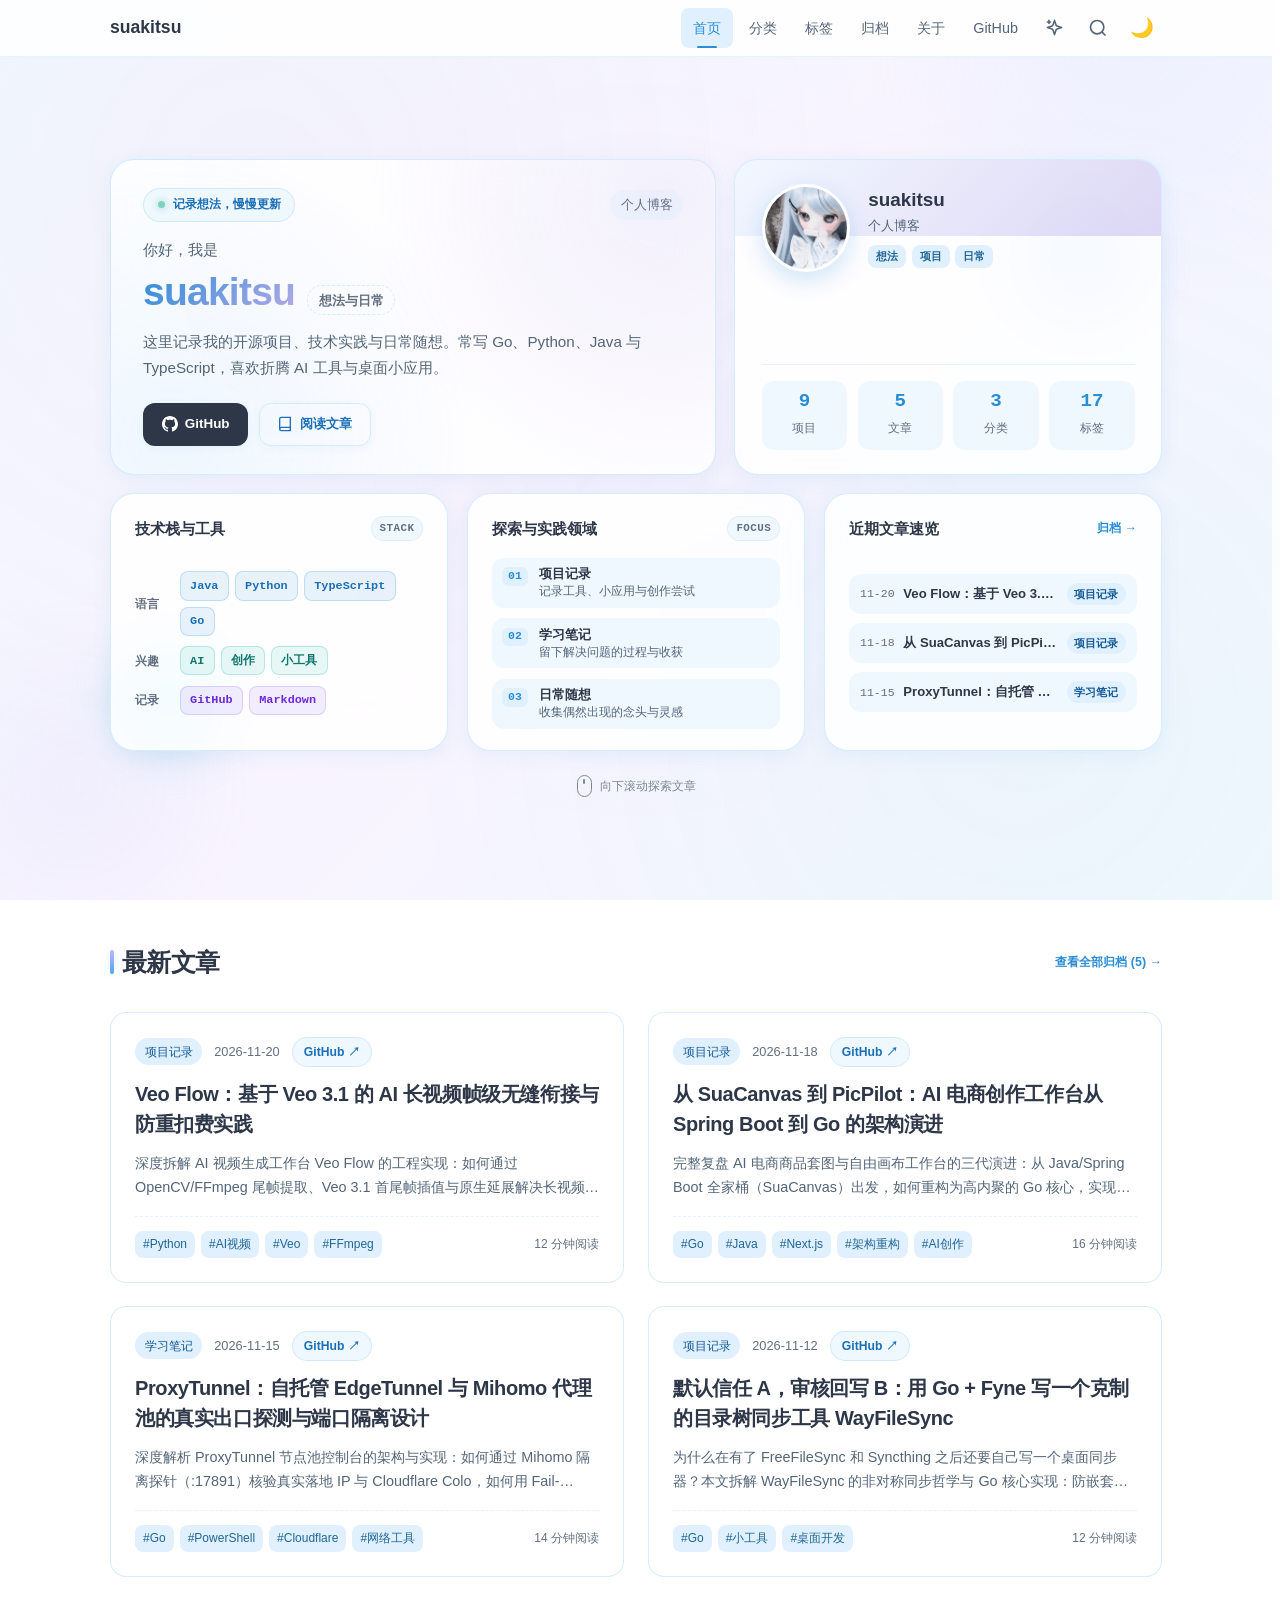
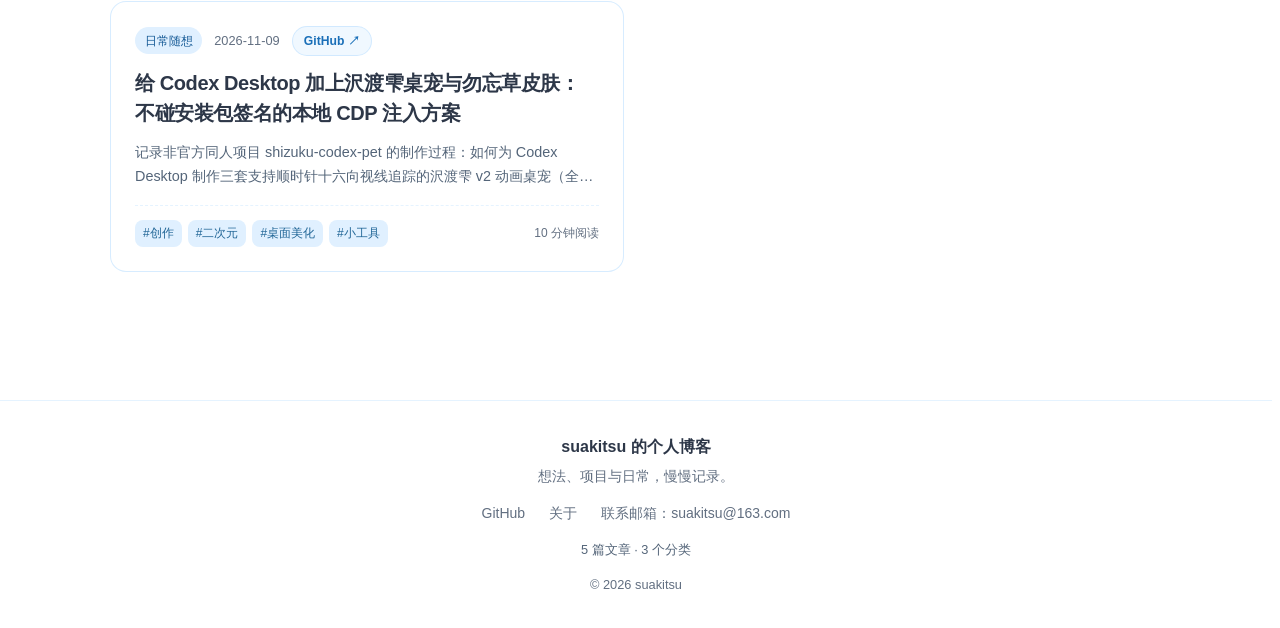
==== commit 9a3dd0b1: "docs(posts): expand all 5 technical articles with deep architecture and source code walkthroughs" ====
--- a/index.html
+++ b/index.html
@@ -194,4 +194,4 @@
   </div>
 </section>
 
-<div id="contentStart"></div><section class="posts-section" id="postsSection"><div class="container"><div class="section-header reveal"><h2 class="section-title">最新文章</h2><a href="/year-archive.html" class="bento-card-more">查看全部归档 (5) →</a></div><div class="posts-grid" id="postsGrid"><article class="post-card reveal"><div class="post-meta"><a href="/categories.html#cat-%E9%A1%B9%E7%9B%AE%E8%AE%B0%E5%BD%95" class="post-category">项目记录</a><time datetime="2026-11-20">2026-11-20</time><a href="https://github.com/suakitsu/veo-flow" target="_blank" rel="noopener" class="post-repo-link">GitHub ↗</a></div><h3 class="post-title"><a href="/posts/veo-flow.html">Veo Flow：基于 Veo 3.1 的 AI 长视频帧级无缝衔接与防重扣费实践</a></h3><p class="post-excerpt">围绕 AI 生成视频分段画面跳变与高昂 API 重复扣费两个核心痛点，记录 Veo Flow 如何用 FFmpeg 尾帧续接、TTS 自动切分混音与单 IP 任务锁构建一套可落地的 AI 视频工作台。</p><div class="post-footer"><div class="post-tags"><a href="/tags.html#tag-Python" class="tag">#Python</a><a href="/tags.html#tag-AI%E8%A7%86%E9%A2%91" class="tag">#AI视频</a><a href="/tags.html#tag-Veo" class="tag">#Veo</a><a href="/tags.html#tag-FFmpeg" class="tag">#FFmpeg</a></div><span class="read-time">4 分钟阅读</span></div></article><article class="post-card reveal"><div class="post-meta"><a href="/categories.html#cat-%E9%A1%B9%E7%9B%AE%E8%AE%B0%E5%BD%95" class="post-category">项目记录</a><time datetime="2026-11-18">2026-11-18</time><a href="https://github.com/suakitsu/picpilot-platform" target="_blank" rel="noopener" class="post-repo-link">GitHub ↗</a></div><h3 class="post-title"><a href="/posts/suacanvas-to-picpilot.html">从 SuaCanvas 到 PicPilot：AI 电商创作工作台从 Spring Boot 到 Go 的架构演进</a></h3><p class="post-excerpt">复盘 AI 电商商品套图与自由画布工作台的演进过程：为什么从 Java 17 + Spring Boot 3 迁移至 Go，以及如何基于同一套 core 核心拆分出多用户平台版（platform）与个人轻量版（personal）。</p><div class="post-footer"><div class="post-tags"><a href="/tags.html#tag-Go" class="tag">#Go</a><a href="/tags.html#tag-Java" class="tag">#Java</a><a href="/tags.html#tag-Next.js" class="tag">#Next.js</a><a href="/tags.html#tag-%E6%9E%B6%E6%9E%84%E9%87%8D%E6%9E%84" class="tag">#架构重构</a><a href="/tags.html#tag-AI%E5%88%9B%E4%BD%9C" class="tag">#AI创作</a></div><span class="read-time">5 分钟阅读</span></div></article><article class="post-card reveal"><div class="post-meta"><a href="/categories.html#cat-%E5%AD%A6%E4%B9%A0%E7%AC%94%E8%AE%B0" class="post-category">学习笔记</a><time datetime="2026-11-15">2026-11-15</time><a href="https://github.com/suakitsu/proxytunnel" target="_blank" rel="noopener" class="post-repo-link">GitHub ↗</a></div><h3 class="post-title"><a href="/posts/proxytunnel.html">ProxyTunnel：自托管 EdgeTunnel 与 Mihomo 代理池的真实出口探测与端口隔离设计</a></h3><p class="post-excerpt">节点名称写着某个地区不代表真实出口就在哪里。记录 ProxyTunnel 如何结合 Cloudflare EdgeTunnel 数据面、Mihomo 隔离探测端口（:17891）与国家专享端口构建可验证、可回滚的局域网节点池。</p><div class="post-footer"><div class="post-tags"><a href="/tags.html#tag-Go" class="tag">#Go</a><a href="/tags.html#tag-PowerShell" class="tag">#PowerShell</a><a href="/tags.html#tag-Cloudflare" class="tag">#Cloudflare</a><a href="/tags.html#tag-%E7%BD%91%E7%BB%9C%E5%B7%A5%E5%85%B7" class="tag">#网络工具</a></div><span class="read-time">5 分钟阅读</span></div></article><article class="post-card reveal"><div class="post-meta"><a href="/categories.html#cat-%E9%A1%B9%E7%9B%AE%E8%AE%B0%E5%BD%95" class="post-category">项目记录</a><time datetime="2026-11-12">2026-11-12</time><a href="https://github.com/suakitsu/WayFileSync" target="_blank" rel="noopener" class="post-repo-link">GitHub ↗</a></div><h3 class="post-title"><a href="/posts/wayfilesync.html">默认信任 A，审核回写 B：用 Go + Fyne 写一个克制的目录树同步工具 WayFileSync</a></h3><p class="post-excerpt">通用同步工具功能强大，但在父子工作目录场景下很容易误覆盖。WayFileSync 把规则收敛为一件事：父目录 A 变更自动同步到 B，子目录 B 的修改必须先看 Unified Diff 审核后再回写。</p><div class="post-footer"><div class="post-tags"><a href="/tags.html#tag-Go" class="tag">#Go</a><a href="/tags.html#tag-%E5%B0%8F%E5%B7%A5%E5%85%B7" class="tag">#小工具</a><a href="/tags.html#tag-%E6%A1%8C%E9%9D%A2%E5%BC%80%E5%8F%91" class="tag">#桌面开发</a></div><span class="read-time">4 分钟阅读</span></div></article><article class="post-card reveal"><div class="post-meta"><a href="/categories.html#cat-%E6%97%A5%E5%B8%B8%E9%9A%8F%E6%83%B3" class="post-category">日常随想</a><time datetime="2026-11-09">2026-11-09</time><a href="https://github.com/suakitsu/shizuku-codex-pet" target="_blank" rel="noopener" class="post-repo-link">GitHub ↗</a></div><h3 class="post-title"><a href="/posts/shizuku-codex-pet.html">给 Codex Desktop 加上沢渡雫桌宠与勿忘草皮肤：不碰安装包签名的本地 CDP 注入方案</a></h3><p class="post-excerpt">为 Codex Desktop 制作三套十六向视线追踪的沢渡雫 v2 动画桌宠（全身版 / 像素版 / Q 版），并通过 127.0.0.1 本地回环 CDP 在不触碰 WindowsApps 与 app.asar 签名的前提下注入勿忘草主题皮肤。</p><div class="post-footer"><div class="post-tags"><a href="/tags.html#tag-%E5%88%9B%E4%BD%9C" class="tag">#创作</a><a href="/tags.html#tag-%E4%BA%8C%E6%AC%A1%E5%85%83" class="tag">#二次元</a><a href="/tags.html#tag-%E6%A1%8C%E9%9D%A2%E7%BE%8E%E5%8C%96" class="tag">#桌面美化</a><a href="/tags.html#tag-%E5%B0%8F%E5%B7%A5%E5%85%B7" class="tag">#小工具</a></div><span class="read-time">4 分钟阅读</span></div></article></div></div></section></main><footer class="footer" id="footer"><div class="container"><div class="footer-content"><div class="footer-info"><p class="footer-title">suakitsu 的个人博客</p><p class="footer-subtitle">想法、项目与日常，慢慢记录。</p></div><div class="footer-links"><a href="https://github.com/suakitsu" target="_blank" rel="noopener">GitHub</a><a href="/about.html">关于</a><a href="mailto:suakitsu@163.com">联系邮箱：suakitsu@163.com</a></div><div class="footer-stats">5 篇文章 · 3 个分类</div><div class="footer-copyright"><p>© 2026 suakitsu</p></div></div></div></footer><dialog class="search-modal" id="searchModal" aria-labelledby="searchTitle"><div class="search-modal-overlay" id="searchOverlay" aria-hidden="true"></div><div class="search-modal-content"><h2 class="sr-only" id="searchTitle">搜索文章</h2><div class="search-modal-header"><input type="search" class="search-input" id="searchInput" placeholder="搜索文章..." aria-label="搜索文章关键词" autocomplete="off"><button class="search-close" id="searchClose" aria-label="关闭搜索"><svg viewBox="0 0 24 24" fill="none" stroke="currentColor" stroke-width="2" aria-hidden="true"><path d="M18 6 6 18m0-12 12 12"/></svg></button></div><div class="search-results search-hint" id="searchResults" role="status">输入关键词搜索文章...</div></div></dialog><button class="back-to-top" id="backToTop" aria-label="返回顶部"><svg viewBox="0 0 24 24" fill="none" stroke="currentColor" stroke-width="2.5" aria-hidden="true"><polyline points="18 15 12 9 6 15"/></svg></button></body></html>
+<div id="contentStart"></div><section class="posts-section" id="postsSection"><div class="container"><div class="section-header reveal"><h2 class="section-title">最新文章</h2><a href="/year-archive.html" class="bento-card-more">查看全部归档 (5) →</a></div><div class="posts-grid" id="postsGrid"><article class="post-card reveal"><div class="post-meta"><a href="/categories.html#cat-%E9%A1%B9%E7%9B%AE%E8%AE%B0%E5%BD%95" class="post-category">项目记录</a><time datetime="2026-11-20">2026-11-20</time><a href="https://github.com/suakitsu/veo-flow" target="_blank" rel="noopener" class="post-repo-link">GitHub ↗</a></div><h3 class="post-title"><a href="/posts/veo-flow.html">Veo Flow：基于 Veo 3.1 的 AI 长视频帧级无缝衔接与防重扣费实践</a></h3><p class="post-excerpt">深度拆解 AI 视频生成工作台 Veo Flow 的工程实现：如何通过 OpenCV/FFmpeg 尾帧提取、Veo 3.1 首尾帧插值与原生延展解决长视频分段跳变，以及如何设计多引擎 TTS 配音流水线与单 IP 并发任务锁防止高额 API 重复扣费。</p><div class="post-footer"><div class="post-tags"><a href="/tags.html#tag-Python" class="tag">#Python</a><a href="/tags.html#tag-AI%E8%A7%86%E9%A2%91" class="tag">#AI视频</a><a href="/tags.html#tag-Veo" class="tag">#Veo</a><a href="/tags.html#tag-FFmpeg" class="tag">#FFmpeg</a></div><span class="read-time">12 分钟阅读</span></div></article><article class="post-card reveal"><div class="post-meta"><a href="/categories.html#cat-%E9%A1%B9%E7%9B%AE%E8%AE%B0%E5%BD%95" class="post-category">项目记录</a><time datetime="2026-11-18">2026-11-18</time><a href="https://github.com/suakitsu/picpilot-platform" target="_blank" rel="noopener" class="post-repo-link">GitHub ↗</a></div><h3 class="post-title"><a href="/posts/suacanvas-to-picpilot.html">从 SuaCanvas 到 PicPilot：AI 电商创作工作台从 Spring Boot 到 Go 的架构演进</a></h3><p class="post-excerpt">完整复盘 AI 电商商品套图与自由画布工作台的三代演进：从 Java/Spring Boot 全家桶（SuaCanvas）出发，如何重构为高内聚的 Go 核心，实现多厂商熔断路由、Local Worker 租约协议、原生 libvips HEIC 归一化与四重密钥隔离，并拆分出平台版（picpilot-platform）与个人版（picpilot-personal）。</p><div class="post-footer"><div class="post-tags"><a href="/tags.html#tag-Go" class="tag">#Go</a><a href="/tags.html#tag-Java" class="tag">#Java</a><a href="/tags.html#tag-Next.js" class="tag">#Next.js</a><a href="/tags.html#tag-%E6%9E%B6%E6%9E%84%E9%87%8D%E6%9E%84" class="tag">#架构重构</a><a href="/tags.html#tag-AI%E5%88%9B%E4%BD%9C" class="tag">#AI创作</a></div><span class="read-time">16 分钟阅读</span></div></article><article class="post-card reveal"><div class="post-meta"><a href="/categories.html#cat-%E5%AD%A6%E4%B9%A0%E7%AC%94%E8%AE%B0" class="post-category">学习笔记</a><time datetime="2026-11-15">2026-11-15</time><a href="https://github.com/suakitsu/proxytunnel" target="_blank" rel="noopener" class="post-repo-link">GitHub ↗</a></div><h3 class="post-title"><a href="/posts/proxytunnel.html">ProxyTunnel：自托管 EdgeTunnel 与 Mihomo 代理池的真实出口探测与端口隔离设计</a></h3><p class="post-excerpt">深度解析 ProxyTunnel 节点池控制台的架构与实现：如何通过 Mihomo 隔离探针（:17891）核验真实落地 IP 与 Cloudflare Colo，如何用 Fail-Closed 构建补丁将上游 EdgeTunnel 的模块级全局变量迁移至 AsyncLocalStorage，以及如何实现国家专用端口与零停机自动回滚。</p><div class="post-footer"><div class="post-tags"><a href="/tags.html#tag-Go" class="tag">#Go</a><a href="/tags.html#tag-PowerShell" class="tag">#PowerShell</a><a href="/tags.html#tag-Cloudflare" class="tag">#Cloudflare</a><a href="/tags.html#tag-%E7%BD%91%E7%BB%9C%E5%B7%A5%E5%85%B7" class="tag">#网络工具</a></div><span class="read-time">14 分钟阅读</span></div></article><article class="post-card reveal"><div class="post-meta"><a href="/categories.html#cat-%E9%A1%B9%E7%9B%AE%E8%AE%B0%E5%BD%95" class="post-category">项目记录</a><time datetime="2026-11-12">2026-11-12</time><a href="https://github.com/suakitsu/WayFileSync" target="_blank" rel="noopener" class="post-repo-link">GitHub ↗</a></div><h3 class="post-title"><a href="/posts/wayfilesync.html">默认信任 A，审核回写 B：用 Go + Fyne 写一个克制的目录树同步工具 WayFileSync</a></h3><p class="post-excerpt">为什么在有了 FreeFileSync 和 Syncthing 之后还要自己写一个桌面同步器？本文拆解 WayFileSync 的非对称同步哲学与 Go 核心实现：防嵌套拓扑校验、fsnotify 自写回声抑制、基于文件签名的重命名识别，以及 Myers Unified Diff 审核回写机制。</p><div class="post-footer"><div class="post-tags"><a href="/tags.html#tag-Go" class="tag">#Go</a><a href="/tags.html#tag-%E5%B0%8F%E5%B7%A5%E5%85%B7" class="tag">#小工具</a><a href="/tags.html#tag-%E6%A1%8C%E9%9D%A2%E5%BC%80%E5%8F%91" class="tag">#桌面开发</a></div><span class="read-time">12 分钟阅读</span></div></article><article class="post-card reveal"><div class="post-meta"><a href="/categories.html#cat-%E6%97%A5%E5%B8%B8%E9%9A%8F%E6%83%B3" class="post-category">日常随想</a><time datetime="2026-11-09">2026-11-09</time><a href="https://github.com/suakitsu/shizuku-codex-pet" target="_blank" rel="noopener" class="post-repo-link">GitHub ↗</a></div><h3 class="post-title"><a href="/posts/shizuku-codex-pet.html">给 Codex Desktop 加上沢渡雫桌宠与勿忘草皮肤：不碰安装包签名的本地 CDP 注入方案</a></h3><p class="post-excerpt">记录非官方同人项目 shizuku-codex-pet 的制作过程：如何为 Codex Desktop 制作三套支持顺时针十六向视线追踪的沢渡雫 v2 动画桌宠（全身版 / 像素版 / Q 版），以及如何通过 127.0.0.1 本地回环 CDP 在不破坏 Microsoft Store 应用签名的前提下注入勿忘草色系毛玻璃皮肤。</p><div class="post-footer"><div class="post-tags"><a href="/tags.html#tag-%E5%88%9B%E4%BD%9C" class="tag">#创作</a><a href="/tags.html#tag-%E4%BA%8C%E6%AC%A1%E5%85%83" class="tag">#二次元</a><a href="/tags.html#tag-%E6%A1%8C%E9%9D%A2%E7%BE%8E%E5%8C%96" class="tag">#桌面美化</a><a href="/tags.html#tag-%E5%B0%8F%E5%B7%A5%E5%85%B7" class="tag">#小工具</a></div><span class="read-time">10 分钟阅读</span></div></article></div></div></section></main><footer class="footer" id="footer"><div class="container"><div class="footer-content"><div class="footer-info"><p class="footer-title">suakitsu 的个人博客</p><p class="footer-subtitle">想法、项目与日常，慢慢记录。</p></div><div class="footer-links"><a href="https://github.com/suakitsu" target="_blank" rel="noopener">GitHub</a><a href="/about.html">关于</a><a href="mailto:suakitsu@163.com">联系邮箱：suakitsu@163.com</a></div><div class="footer-stats">5 篇文章 · 3 个分类</div><div class="footer-copyright"><p>© 2026 suakitsu</p></div></div></div></footer><dialog class="search-modal" id="searchModal" aria-labelledby="searchTitle"><div class="search-modal-overlay" id="searchOverlay" aria-hidden="true"></div><div class="search-modal-content"><h2 class="sr-only" id="searchTitle">搜索文章</h2><div class="search-modal-header"><input type="search" class="search-input" id="searchInput" placeholder="搜索文章..." aria-label="搜索文章关键词" autocomplete="off"><button class="search-close" id="searchClose" aria-label="关闭搜索"><svg viewBox="0 0 24 24" fill="none" stroke="currentColor" stroke-width="2" aria-hidden="true"><path d="M18 6 6 18m0-12 12 12"/></svg></button></div><div class="search-results search-hint" id="searchResults" role="status">输入关键词搜索文章...</div></div></dialog><button class="back-to-top" id="backToTop" aria-label="返回顶部"><svg viewBox="0 0 24 24" fill="none" stroke="currentColor" stroke-width="2.5" aria-hidden="true"><polyline points="18 15 12 9 6 15"/></svg></button></body></html>
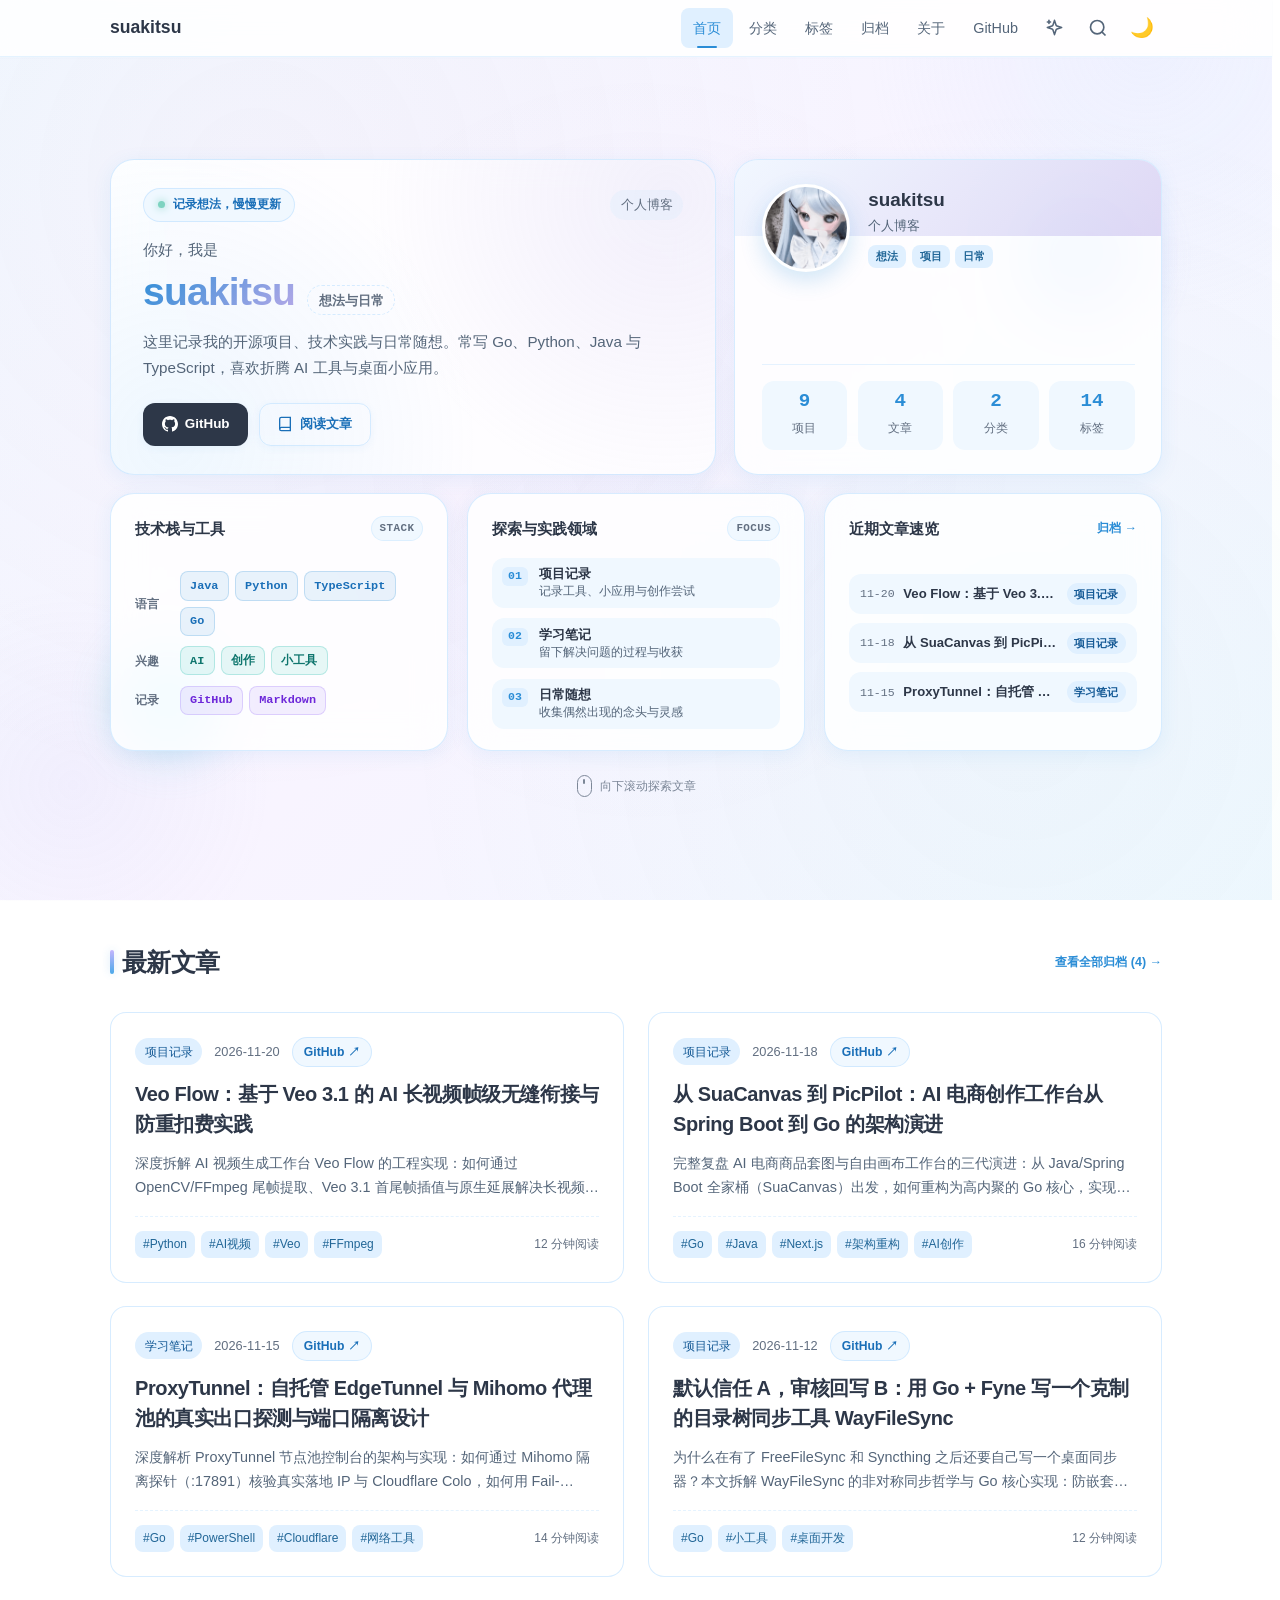
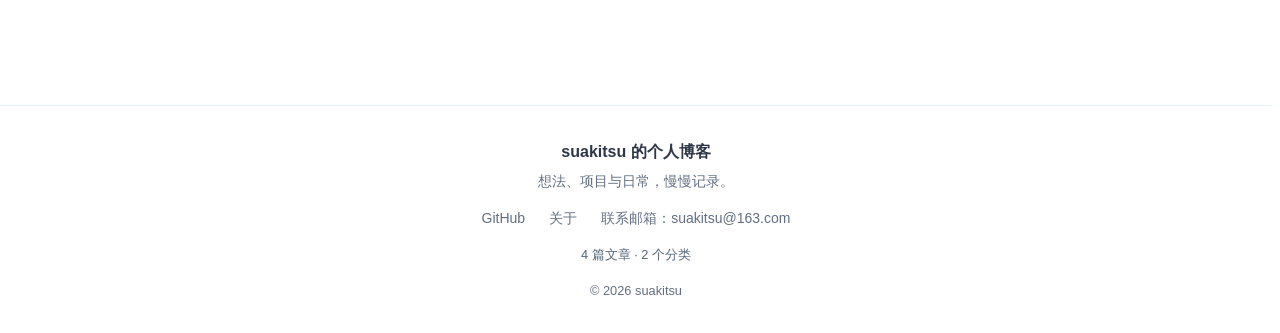
==== commit 168e1a61: "chore(posts): remove shizuku-codex-pet article and rebuild 4 core technical posts" ====
--- a/index.html
+++ b/index.html
@@ -129,15 +129,15 @@
             <span class="stat-label">项目</span>
           </a>
           <a href="#postsSection" class="stat">
-            <span class="stat-number">5</span>
+            <span class="stat-number">4</span>
             <span class="stat-label">文章</span>
           </a>
           <a href="/categories.html" class="stat">
-            <span class="stat-number">3</span>
+            <span class="stat-number">2</span>
             <span class="stat-label">分类</span>
           </a>
           <a href="/tags.html" class="stat">
-            <span class="stat-number">17</span>
+            <span class="stat-number">14</span>
             <span class="stat-label">标签</span>
           </a>
         </div>
@@ -194,4 +194,4 @@
   </div>
 </section>
 
-<div id="contentStart"></div><section class="posts-section" id="postsSection"><div class="container"><div class="section-header reveal"><h2 class="section-title">最新文章</h2><a href="/year-archive.html" class="bento-card-more">查看全部归档 (5) →</a></div><div class="posts-grid" id="postsGrid"><article class="post-card reveal"><div class="post-meta"><a href="/categories.html#cat-%E9%A1%B9%E7%9B%AE%E8%AE%B0%E5%BD%95" class="post-category">项目记录</a><time datetime="2026-11-20">2026-11-20</time><a href="https://github.com/suakitsu/veo-flow" target="_blank" rel="noopener" class="post-repo-link">GitHub ↗</a></div><h3 class="post-title"><a href="/posts/veo-flow.html">Veo Flow：基于 Veo 3.1 的 AI 长视频帧级无缝衔接与防重扣费实践</a></h3><p class="post-excerpt">深度拆解 AI 视频生成工作台 Veo Flow 的工程实现：如何通过 OpenCV/FFmpeg 尾帧提取、Veo 3.1 首尾帧插值与原生延展解决长视频分段跳变，以及如何设计多引擎 TTS 配音流水线与单 IP 并发任务锁防止高额 API 重复扣费。</p><div class="post-footer"><div class="post-tags"><a href="/tags.html#tag-Python" class="tag">#Python</a><a href="/tags.html#tag-AI%E8%A7%86%E9%A2%91" class="tag">#AI视频</a><a href="/tags.html#tag-Veo" class="tag">#Veo</a><a href="/tags.html#tag-FFmpeg" class="tag">#FFmpeg</a></div><span class="read-time">12 分钟阅读</span></div></article><article class="post-card reveal"><div class="post-meta"><a href="/categories.html#cat-%E9%A1%B9%E7%9B%AE%E8%AE%B0%E5%BD%95" class="post-category">项目记录</a><time datetime="2026-11-18">2026-11-18</time><a href="https://github.com/suakitsu/picpilot-platform" target="_blank" rel="noopener" class="post-repo-link">GitHub ↗</a></div><h3 class="post-title"><a href="/posts/suacanvas-to-picpilot.html">从 SuaCanvas 到 PicPilot：AI 电商创作工作台从 Spring Boot 到 Go 的架构演进</a></h3><p class="post-excerpt">完整复盘 AI 电商商品套图与自由画布工作台的三代演进：从 Java/Spring Boot 全家桶（SuaCanvas）出发，如何重构为高内聚的 Go 核心，实现多厂商熔断路由、Local Worker 租约协议、原生 libvips HEIC 归一化与四重密钥隔离，并拆分出平台版（picpilot-platform）与个人版（picpilot-personal）。</p><div class="post-footer"><div class="post-tags"><a href="/tags.html#tag-Go" class="tag">#Go</a><a href="/tags.html#tag-Java" class="tag">#Java</a><a href="/tags.html#tag-Next.js" class="tag">#Next.js</a><a href="/tags.html#tag-%E6%9E%B6%E6%9E%84%E9%87%8D%E6%9E%84" class="tag">#架构重构</a><a href="/tags.html#tag-AI%E5%88%9B%E4%BD%9C" class="tag">#AI创作</a></div><span class="read-time">16 分钟阅读</span></div></article><article class="post-card reveal"><div class="post-meta"><a href="/categories.html#cat-%E5%AD%A6%E4%B9%A0%E7%AC%94%E8%AE%B0" class="post-category">学习笔记</a><time datetime="2026-11-15">2026-11-15</time><a href="https://github.com/suakitsu/proxytunnel" target="_blank" rel="noopener" class="post-repo-link">GitHub ↗</a></div><h3 class="post-title"><a href="/posts/proxytunnel.html">ProxyTunnel：自托管 EdgeTunnel 与 Mihomo 代理池的真实出口探测与端口隔离设计</a></h3><p class="post-excerpt">深度解析 ProxyTunnel 节点池控制台的架构与实现：如何通过 Mihomo 隔离探针（:17891）核验真实落地 IP 与 Cloudflare Colo，如何用 Fail-Closed 构建补丁将上游 EdgeTunnel 的模块级全局变量迁移至 AsyncLocalStorage，以及如何实现国家专用端口与零停机自动回滚。</p><div class="post-footer"><div class="post-tags"><a href="/tags.html#tag-Go" class="tag">#Go</a><a href="/tags.html#tag-PowerShell" class="tag">#PowerShell</a><a href="/tags.html#tag-Cloudflare" class="tag">#Cloudflare</a><a href="/tags.html#tag-%E7%BD%91%E7%BB%9C%E5%B7%A5%E5%85%B7" class="tag">#网络工具</a></div><span class="read-time">14 分钟阅读</span></div></article><article class="post-card reveal"><div class="post-meta"><a href="/categories.html#cat-%E9%A1%B9%E7%9B%AE%E8%AE%B0%E5%BD%95" class="post-category">项目记录</a><time datetime="2026-11-12">2026-11-12</time><a href="https://github.com/suakitsu/WayFileSync" target="_blank" rel="noopener" class="post-repo-link">GitHub ↗</a></div><h3 class="post-title"><a href="/posts/wayfilesync.html">默认信任 A，审核回写 B：用 Go + Fyne 写一个克制的目录树同步工具 WayFileSync</a></h3><p class="post-excerpt">为什么在有了 FreeFileSync 和 Syncthing 之后还要自己写一个桌面同步器？本文拆解 WayFileSync 的非对称同步哲学与 Go 核心实现：防嵌套拓扑校验、fsnotify 自写回声抑制、基于文件签名的重命名识别，以及 Myers Unified Diff 审核回写机制。</p><div class="post-footer"><div class="post-tags"><a href="/tags.html#tag-Go" class="tag">#Go</a><a href="/tags.html#tag-%E5%B0%8F%E5%B7%A5%E5%85%B7" class="tag">#小工具</a><a href="/tags.html#tag-%E6%A1%8C%E9%9D%A2%E5%BC%80%E5%8F%91" class="tag">#桌面开发</a></div><span class="read-time">12 分钟阅读</span></div></article><article class="post-card reveal"><div class="post-meta"><a href="/categories.html#cat-%E6%97%A5%E5%B8%B8%E9%9A%8F%E6%83%B3" class="post-category">日常随想</a><time datetime="2026-11-09">2026-11-09</time><a href="https://github.com/suakitsu/shizuku-codex-pet" target="_blank" rel="noopener" class="post-repo-link">GitHub ↗</a></div><h3 class="post-title"><a href="/posts/shizuku-codex-pet.html">给 Codex Desktop 加上沢渡雫桌宠与勿忘草皮肤：不碰安装包签名的本地 CDP 注入方案</a></h3><p class="post-excerpt">记录非官方同人项目 shizuku-codex-pet 的制作过程：如何为 Codex Desktop 制作三套支持顺时针十六向视线追踪的沢渡雫 v2 动画桌宠（全身版 / 像素版 / Q 版），以及如何通过 127.0.0.1 本地回环 CDP 在不破坏 Microsoft Store 应用签名的前提下注入勿忘草色系毛玻璃皮肤。</p><div class="post-footer"><div class="post-tags"><a href="/tags.html#tag-%E5%88%9B%E4%BD%9C" class="tag">#创作</a><a href="/tags.html#tag-%E4%BA%8C%E6%AC%A1%E5%85%83" class="tag">#二次元</a><a href="/tags.html#tag-%E6%A1%8C%E9%9D%A2%E7%BE%8E%E5%8C%96" class="tag">#桌面美化</a><a href="/tags.html#tag-%E5%B0%8F%E5%B7%A5%E5%85%B7" class="tag">#小工具</a></div><span class="read-time">10 分钟阅读</span></div></article></div></div></section></main><footer class="footer" id="footer"><div class="container"><div class="footer-content"><div class="footer-info"><p class="footer-title">suakitsu 的个人博客</p><p class="footer-subtitle">想法、项目与日常，慢慢记录。</p></div><div class="footer-links"><a href="https://github.com/suakitsu" target="_blank" rel="noopener">GitHub</a><a href="/about.html">关于</a><a href="mailto:suakitsu@163.com">联系邮箱：suakitsu@163.com</a></div><div class="footer-stats">5 篇文章 · 3 个分类</div><div class="footer-copyright"><p>© 2026 suakitsu</p></div></div></div></footer><dialog class="search-modal" id="searchModal" aria-labelledby="searchTitle"><div class="search-modal-overlay" id="searchOverlay" aria-hidden="true"></div><div class="search-modal-content"><h2 class="sr-only" id="searchTitle">搜索文章</h2><div class="search-modal-header"><input type="search" class="search-input" id="searchInput" placeholder="搜索文章..." aria-label="搜索文章关键词" autocomplete="off"><button class="search-close" id="searchClose" aria-label="关闭搜索"><svg viewBox="0 0 24 24" fill="none" stroke="currentColor" stroke-width="2" aria-hidden="true"><path d="M18 6 6 18m0-12 12 12"/></svg></button></div><div class="search-results search-hint" id="searchResults" role="status">输入关键词搜索文章...</div></div></dialog><button class="back-to-top" id="backToTop" aria-label="返回顶部"><svg viewBox="0 0 24 24" fill="none" stroke="currentColor" stroke-width="2.5" aria-hidden="true"><polyline points="18 15 12 9 6 15"/></svg></button></body></html>
+<div id="contentStart"></div><section class="posts-section" id="postsSection"><div class="container"><div class="section-header reveal"><h2 class="section-title">最新文章</h2><a href="/year-archive.html" class="bento-card-more">查看全部归档 (4) →</a></div><div class="posts-grid" id="postsGrid"><article class="post-card reveal"><div class="post-meta"><a href="/categories.html#cat-%E9%A1%B9%E7%9B%AE%E8%AE%B0%E5%BD%95" class="post-category">项目记录</a><time datetime="2026-11-20">2026-11-20</time><a href="https://github.com/suakitsu/veo-flow" target="_blank" rel="noopener" class="post-repo-link">GitHub ↗</a></div><h3 class="post-title"><a href="/posts/veo-flow.html">Veo Flow：基于 Veo 3.1 的 AI 长视频帧级无缝衔接与防重扣费实践</a></h3><p class="post-excerpt">深度拆解 AI 视频生成工作台 Veo Flow 的工程实现：如何通过 OpenCV/FFmpeg 尾帧提取、Veo 3.1 首尾帧插值与原生延展解决长视频分段跳变，以及如何设计多引擎 TTS 配音流水线与单 IP 并发任务锁防止高额 API 重复扣费。</p><div class="post-footer"><div class="post-tags"><a href="/tags.html#tag-Python" class="tag">#Python</a><a href="/tags.html#tag-AI%E8%A7%86%E9%A2%91" class="tag">#AI视频</a><a href="/tags.html#tag-Veo" class="tag">#Veo</a><a href="/tags.html#tag-FFmpeg" class="tag">#FFmpeg</a></div><span class="read-time">12 分钟阅读</span></div></article><article class="post-card reveal"><div class="post-meta"><a href="/categories.html#cat-%E9%A1%B9%E7%9B%AE%E8%AE%B0%E5%BD%95" class="post-category">项目记录</a><time datetime="2026-11-18">2026-11-18</time><a href="https://github.com/suakitsu/picpilot-platform" target="_blank" rel="noopener" class="post-repo-link">GitHub ↗</a></div><h3 class="post-title"><a href="/posts/suacanvas-to-picpilot.html">从 SuaCanvas 到 PicPilot：AI 电商创作工作台从 Spring Boot 到 Go 的架构演进</a></h3><p class="post-excerpt">完整复盘 AI 电商商品套图与自由画布工作台的三代演进：从 Java/Spring Boot 全家桶（SuaCanvas）出发，如何重构为高内聚的 Go 核心，实现多厂商熔断路由、Local Worker 租约协议、原生 libvips HEIC 归一化与四重密钥隔离，并拆分出平台版（picpilot-platform）与个人版（picpilot-personal）。</p><div class="post-footer"><div class="post-tags"><a href="/tags.html#tag-Go" class="tag">#Go</a><a href="/tags.html#tag-Java" class="tag">#Java</a><a href="/tags.html#tag-Next.js" class="tag">#Next.js</a><a href="/tags.html#tag-%E6%9E%B6%E6%9E%84%E9%87%8D%E6%9E%84" class="tag">#架构重构</a><a href="/tags.html#tag-AI%E5%88%9B%E4%BD%9C" class="tag">#AI创作</a></div><span class="read-time">16 分钟阅读</span></div></article><article class="post-card reveal"><div class="post-meta"><a href="/categories.html#cat-%E5%AD%A6%E4%B9%A0%E7%AC%94%E8%AE%B0" class="post-category">学习笔记</a><time datetime="2026-11-15">2026-11-15</time><a href="https://github.com/suakitsu/proxytunnel" target="_blank" rel="noopener" class="post-repo-link">GitHub ↗</a></div><h3 class="post-title"><a href="/posts/proxytunnel.html">ProxyTunnel：自托管 EdgeTunnel 与 Mihomo 代理池的真实出口探测与端口隔离设计</a></h3><p class="post-excerpt">深度解析 ProxyTunnel 节点池控制台的架构与实现：如何通过 Mihomo 隔离探针（:17891）核验真实落地 IP 与 Cloudflare Colo，如何用 Fail-Closed 构建补丁将上游 EdgeTunnel 的模块级全局变量迁移至 AsyncLocalStorage，以及如何实现国家专用端口与零停机自动回滚。</p><div class="post-footer"><div class="post-tags"><a href="/tags.html#tag-Go" class="tag">#Go</a><a href="/tags.html#tag-PowerShell" class="tag">#PowerShell</a><a href="/tags.html#tag-Cloudflare" class="tag">#Cloudflare</a><a href="/tags.html#tag-%E7%BD%91%E7%BB%9C%E5%B7%A5%E5%85%B7" class="tag">#网络工具</a></div><span class="read-time">14 分钟阅读</span></div></article><article class="post-card reveal"><div class="post-meta"><a href="/categories.html#cat-%E9%A1%B9%E7%9B%AE%E8%AE%B0%E5%BD%95" class="post-category">项目记录</a><time datetime="2026-11-12">2026-11-12</time><a href="https://github.com/suakitsu/WayFileSync" target="_blank" rel="noopener" class="post-repo-link">GitHub ↗</a></div><h3 class="post-title"><a href="/posts/wayfilesync.html">默认信任 A，审核回写 B：用 Go + Fyne 写一个克制的目录树同步工具 WayFileSync</a></h3><p class="post-excerpt">为什么在有了 FreeFileSync 和 Syncthing 之后还要自己写一个桌面同步器？本文拆解 WayFileSync 的非对称同步哲学与 Go 核心实现：防嵌套拓扑校验、fsnotify 自写回声抑制、基于文件签名的重命名识别，以及 Myers Unified Diff 审核回写机制。</p><div class="post-footer"><div class="post-tags"><a href="/tags.html#tag-Go" class="tag">#Go</a><a href="/tags.html#tag-%E5%B0%8F%E5%B7%A5%E5%85%B7" class="tag">#小工具</a><a href="/tags.html#tag-%E6%A1%8C%E9%9D%A2%E5%BC%80%E5%8F%91" class="tag">#桌面开发</a></div><span class="read-time">12 分钟阅读</span></div></article></div></div></section></main><footer class="footer" id="footer"><div class="container"><div class="footer-content"><div class="footer-info"><p class="footer-title">suakitsu 的个人博客</p><p class="footer-subtitle">想法、项目与日常，慢慢记录。</p></div><div class="footer-links"><a href="https://github.com/suakitsu" target="_blank" rel="noopener">GitHub</a><a href="/about.html">关于</a><a href="mailto:suakitsu@163.com">联系邮箱：suakitsu@163.com</a></div><div class="footer-stats">4 篇文章 · 2 个分类</div><div class="footer-copyright"><p>© 2026 suakitsu</p></div></div></div></footer><dialog class="search-modal" id="searchModal" aria-labelledby="searchTitle"><div class="search-modal-overlay" id="searchOverlay" aria-hidden="true"></div><div class="search-modal-content"><h2 class="sr-only" id="searchTitle">搜索文章</h2><div class="search-modal-header"><input type="search" class="search-input" id="searchInput" placeholder="搜索文章..." aria-label="搜索文章关键词" autocomplete="off"><button class="search-close" id="searchClose" aria-label="关闭搜索"><svg viewBox="0 0 24 24" fill="none" stroke="currentColor" stroke-width="2" aria-hidden="true"><path d="M18 6 6 18m0-12 12 12"/></svg></button></div><div class="search-results search-hint" id="searchResults" role="status">输入关键词搜索文章...</div></div></dialog><button class="back-to-top" id="backToTop" aria-label="返回顶部"><svg viewBox="0 0 24 24" fill="none" stroke="currentColor" stroke-width="2.5" aria-hidden="true"><polyline points="18 15 12 9 6 15"/></svg></button></body></html>
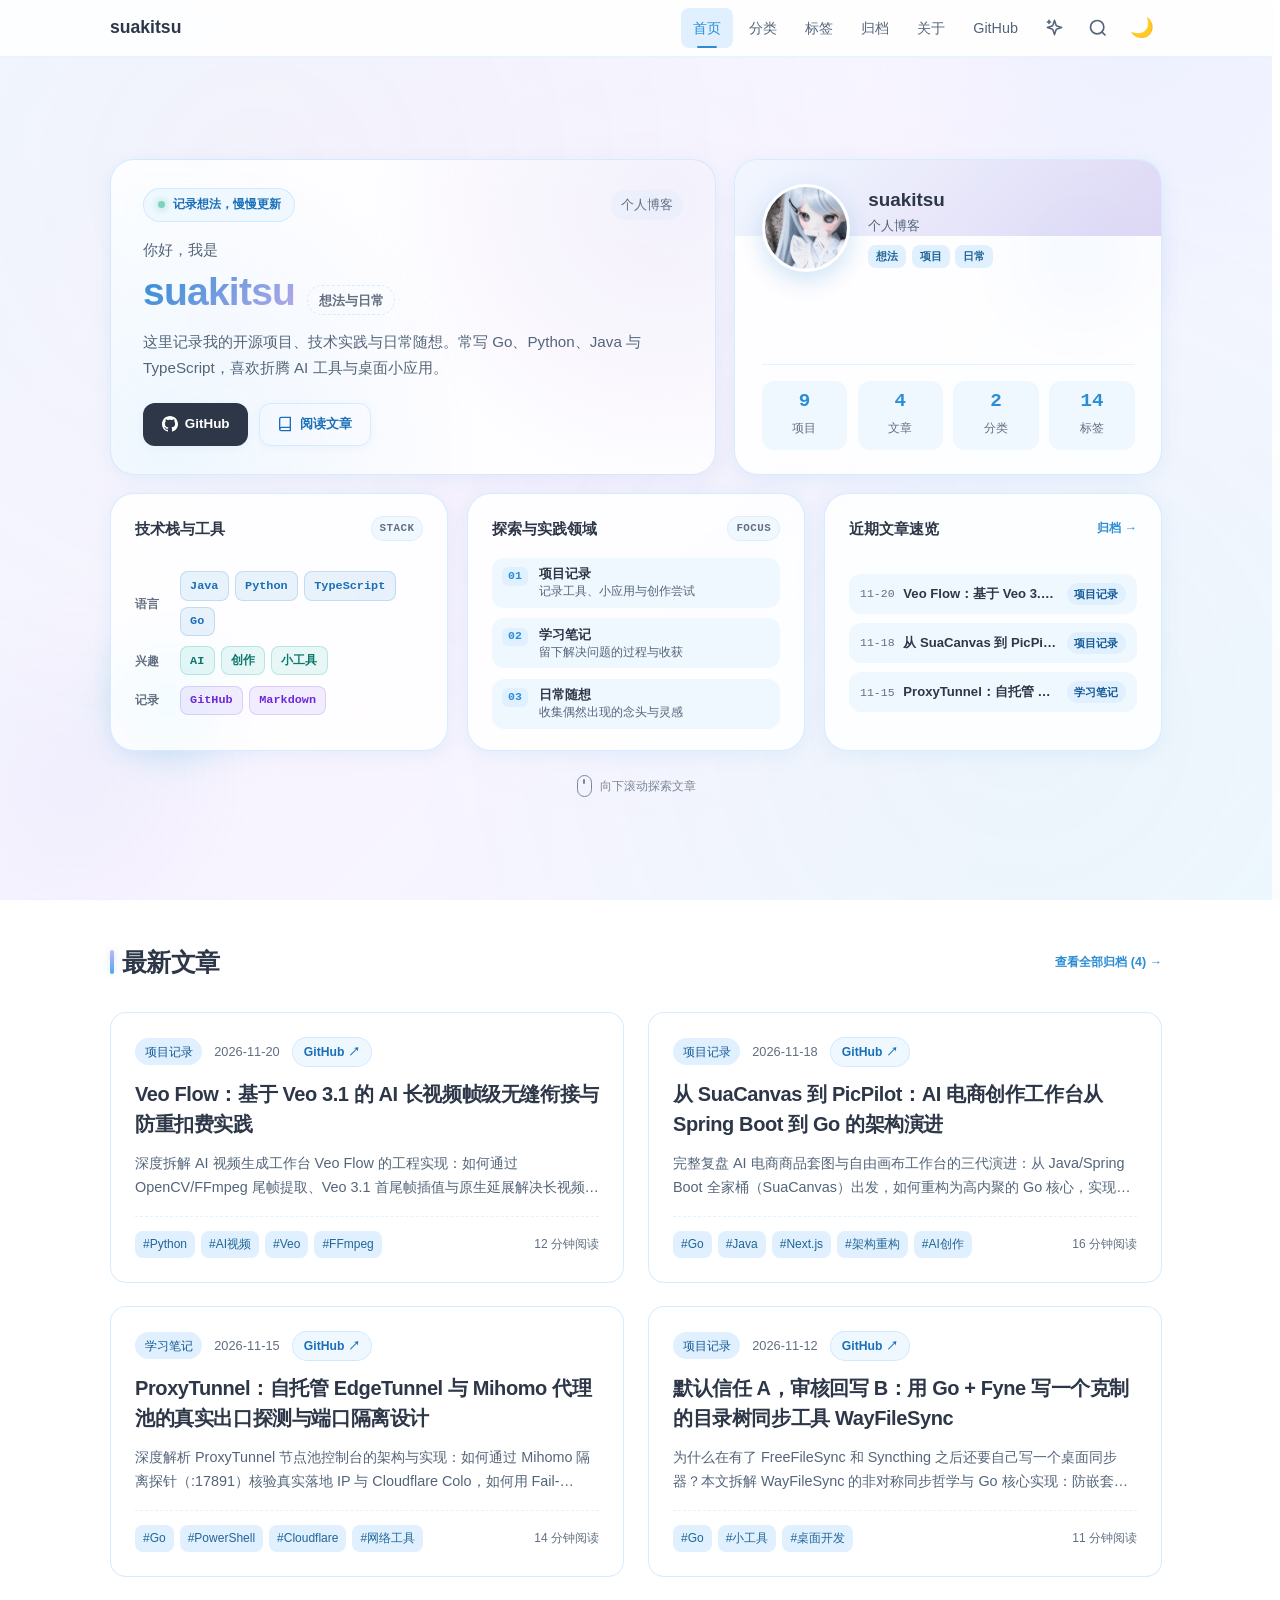
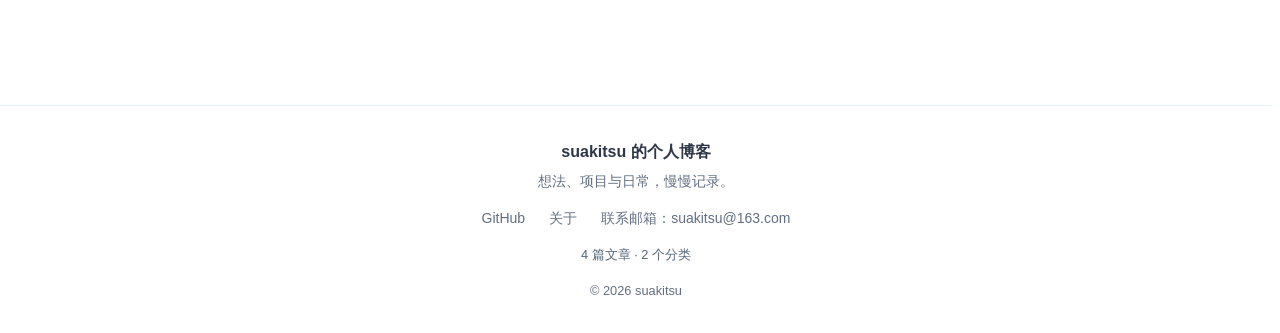
==== commit aa4736c8: "fix(ui): fix code block copy button alignment and clean raw markdown arrows/prices" ====
--- a/index.html
+++ b/index.html
@@ -194,4 +194,4 @@
   </div>
 </section>
 
-<div id="contentStart"></div><section class="posts-section" id="postsSection"><div class="container"><div class="section-header reveal"><h2 class="section-title">最新文章</h2><a href="/year-archive.html" class="bento-card-more">查看全部归档 (4) →</a></div><div class="posts-grid" id="postsGrid"><article class="post-card reveal"><div class="post-meta"><a href="/categories.html#cat-%E9%A1%B9%E7%9B%AE%E8%AE%B0%E5%BD%95" class="post-category">项目记录</a><time datetime="2026-11-20">2026-11-20</time><a href="https://github.com/suakitsu/veo-flow" target="_blank" rel="noopener" class="post-repo-link">GitHub ↗</a></div><h3 class="post-title"><a href="/posts/veo-flow.html">Veo Flow：基于 Veo 3.1 的 AI 长视频帧级无缝衔接与防重扣费实践</a></h3><p class="post-excerpt">深度拆解 AI 视频生成工作台 Veo Flow 的工程实现：如何通过 OpenCV/FFmpeg 尾帧提取、Veo 3.1 首尾帧插值与原生延展解决长视频分段跳变，以及如何设计多引擎 TTS 配音流水线与单 IP 并发任务锁防止高额 API 重复扣费。</p><div class="post-footer"><div class="post-tags"><a href="/tags.html#tag-Python" class="tag">#Python</a><a href="/tags.html#tag-AI%E8%A7%86%E9%A2%91" class="tag">#AI视频</a><a href="/tags.html#tag-Veo" class="tag">#Veo</a><a href="/tags.html#tag-FFmpeg" class="tag">#FFmpeg</a></div><span class="read-time">12 分钟阅读</span></div></article><article class="post-card reveal"><div class="post-meta"><a href="/categories.html#cat-%E9%A1%B9%E7%9B%AE%E8%AE%B0%E5%BD%95" class="post-category">项目记录</a><time datetime="2026-11-18">2026-11-18</time><a href="https://github.com/suakitsu/picpilot-platform" target="_blank" rel="noopener" class="post-repo-link">GitHub ↗</a></div><h3 class="post-title"><a href="/posts/suacanvas-to-picpilot.html">从 SuaCanvas 到 PicPilot：AI 电商创作工作台从 Spring Boot 到 Go 的架构演进</a></h3><p class="post-excerpt">完整复盘 AI 电商商品套图与自由画布工作台的三代演进：从 Java/Spring Boot 全家桶（SuaCanvas）出发，如何重构为高内聚的 Go 核心，实现多厂商熔断路由、Local Worker 租约协议、原生 libvips HEIC 归一化与四重密钥隔离，并拆分出平台版（picpilot-platform）与个人版（picpilot-personal）。</p><div class="post-footer"><div class="post-tags"><a href="/tags.html#tag-Go" class="tag">#Go</a><a href="/tags.html#tag-Java" class="tag">#Java</a><a href="/tags.html#tag-Next.js" class="tag">#Next.js</a><a href="/tags.html#tag-%E6%9E%B6%E6%9E%84%E9%87%8D%E6%9E%84" class="tag">#架构重构</a><a href="/tags.html#tag-AI%E5%88%9B%E4%BD%9C" class="tag">#AI创作</a></div><span class="read-time">16 分钟阅读</span></div></article><article class="post-card reveal"><div class="post-meta"><a href="/categories.html#cat-%E5%AD%A6%E4%B9%A0%E7%AC%94%E8%AE%B0" class="post-category">学习笔记</a><time datetime="2026-11-15">2026-11-15</time><a href="https://github.com/suakitsu/proxytunnel" target="_blank" rel="noopener" class="post-repo-link">GitHub ↗</a></div><h3 class="post-title"><a href="/posts/proxytunnel.html">ProxyTunnel：自托管 EdgeTunnel 与 Mihomo 代理池的真实出口探测与端口隔离设计</a></h3><p class="post-excerpt">深度解析 ProxyTunnel 节点池控制台的架构与实现：如何通过 Mihomo 隔离探针（:17891）核验真实落地 IP 与 Cloudflare Colo，如何用 Fail-Closed 构建补丁将上游 EdgeTunnel 的模块级全局变量迁移至 AsyncLocalStorage，以及如何实现国家专用端口与零停机自动回滚。</p><div class="post-footer"><div class="post-tags"><a href="/tags.html#tag-Go" class="tag">#Go</a><a href="/tags.html#tag-PowerShell" class="tag">#PowerShell</a><a href="/tags.html#tag-Cloudflare" class="tag">#Cloudflare</a><a href="/tags.html#tag-%E7%BD%91%E7%BB%9C%E5%B7%A5%E5%85%B7" class="tag">#网络工具</a></div><span class="read-time">14 分钟阅读</span></div></article><article class="post-card reveal"><div class="post-meta"><a href="/categories.html#cat-%E9%A1%B9%E7%9B%AE%E8%AE%B0%E5%BD%95" class="post-category">项目记录</a><time datetime="2026-11-12">2026-11-12</time><a href="https://github.com/suakitsu/WayFileSync" target="_blank" rel="noopener" class="post-repo-link">GitHub ↗</a></div><h3 class="post-title"><a href="/posts/wayfilesync.html">默认信任 A，审核回写 B：用 Go + Fyne 写一个克制的目录树同步工具 WayFileSync</a></h3><p class="post-excerpt">为什么在有了 FreeFileSync 和 Syncthing 之后还要自己写一个桌面同步器？本文拆解 WayFileSync 的非对称同步哲学与 Go 核心实现：防嵌套拓扑校验、fsnotify 自写回声抑制、基于文件签名的重命名识别，以及 Myers Unified Diff 审核回写机制。</p><div class="post-footer"><div class="post-tags"><a href="/tags.html#tag-Go" class="tag">#Go</a><a href="/tags.html#tag-%E5%B0%8F%E5%B7%A5%E5%85%B7" class="tag">#小工具</a><a href="/tags.html#tag-%E6%A1%8C%E9%9D%A2%E5%BC%80%E5%8F%91" class="tag">#桌面开发</a></div><span class="read-time">12 分钟阅读</span></div></article></div></div></section></main><footer class="footer" id="footer"><div class="container"><div class="footer-content"><div class="footer-info"><p class="footer-title">suakitsu 的个人博客</p><p class="footer-subtitle">想法、项目与日常，慢慢记录。</p></div><div class="footer-links"><a href="https://github.com/suakitsu" target="_blank" rel="noopener">GitHub</a><a href="/about.html">关于</a><a href="mailto:suakitsu@163.com">联系邮箱：suakitsu@163.com</a></div><div class="footer-stats">4 篇文章 · 2 个分类</div><div class="footer-copyright"><p>© 2026 suakitsu</p></div></div></div></footer><dialog class="search-modal" id="searchModal" aria-labelledby="searchTitle"><div class="search-modal-overlay" id="searchOverlay" aria-hidden="true"></div><div class="search-modal-content"><h2 class="sr-only" id="searchTitle">搜索文章</h2><div class="search-modal-header"><input type="search" class="search-input" id="searchInput" placeholder="搜索文章..." aria-label="搜索文章关键词" autocomplete="off"><button class="search-close" id="searchClose" aria-label="关闭搜索"><svg viewBox="0 0 24 24" fill="none" stroke="currentColor" stroke-width="2" aria-hidden="true"><path d="M18 6 6 18m0-12 12 12"/></svg></button></div><div class="search-results search-hint" id="searchResults" role="status">输入关键词搜索文章...</div></div></dialog><button class="back-to-top" id="backToTop" aria-label="返回顶部"><svg viewBox="0 0 24 24" fill="none" stroke="currentColor" stroke-width="2.5" aria-hidden="true"><polyline points="18 15 12 9 6 15"/></svg></button></body></html>
+<div id="contentStart"></div><section class="posts-section" id="postsSection"><div class="container"><div class="section-header reveal"><h2 class="section-title">最新文章</h2><a href="/year-archive.html" class="bento-card-more">查看全部归档 (4) →</a></div><div class="posts-grid" id="postsGrid"><article class="post-card reveal"><div class="post-meta"><a href="/categories.html#cat-%E9%A1%B9%E7%9B%AE%E8%AE%B0%E5%BD%95" class="post-category">项目记录</a><time datetime="2026-11-20">2026-11-20</time><a href="https://github.com/suakitsu/veo-flow" target="_blank" rel="noopener" class="post-repo-link">GitHub ↗</a></div><h3 class="post-title"><a href="/posts/veo-flow.html">Veo Flow：基于 Veo 3.1 的 AI 长视频帧级无缝衔接与防重扣费实践</a></h3><p class="post-excerpt">深度拆解 AI 视频生成工作台 Veo Flow 的工程实现：如何通过 OpenCV/FFmpeg 尾帧提取、Veo 3.1 首尾帧插值与原生延展解决长视频分段跳变，以及如何设计多引擎 TTS 配音流水线与单 IP 并发任务锁防止高额 API 重复扣费。</p><div class="post-footer"><div class="post-tags"><a href="/tags.html#tag-Python" class="tag">#Python</a><a href="/tags.html#tag-AI%E8%A7%86%E9%A2%91" class="tag">#AI视频</a><a href="/tags.html#tag-Veo" class="tag">#Veo</a><a href="/tags.html#tag-FFmpeg" class="tag">#FFmpeg</a></div><span class="read-time">12 分钟阅读</span></div></article><article class="post-card reveal"><div class="post-meta"><a href="/categories.html#cat-%E9%A1%B9%E7%9B%AE%E8%AE%B0%E5%BD%95" class="post-category">项目记录</a><time datetime="2026-11-18">2026-11-18</time><a href="https://github.com/suakitsu/picpilot-platform" target="_blank" rel="noopener" class="post-repo-link">GitHub ↗</a></div><h3 class="post-title"><a href="/posts/suacanvas-to-picpilot.html">从 SuaCanvas 到 PicPilot：AI 电商创作工作台从 Spring Boot 到 Go 的架构演进</a></h3><p class="post-excerpt">完整复盘 AI 电商商品套图与自由画布工作台的三代演进：从 Java/Spring Boot 全家桶（SuaCanvas）出发，如何重构为高内聚的 Go 核心，实现多厂商熔断路由、Local Worker 租约协议、原生 libvips HEIC 归一化与四重密钥隔离，并拆分出平台版（picpilot-platform）与个人版（picpilot-personal）。</p><div class="post-footer"><div class="post-tags"><a href="/tags.html#tag-Go" class="tag">#Go</a><a href="/tags.html#tag-Java" class="tag">#Java</a><a href="/tags.html#tag-Next.js" class="tag">#Next.js</a><a href="/tags.html#tag-%E6%9E%B6%E6%9E%84%E9%87%8D%E6%9E%84" class="tag">#架构重构</a><a href="/tags.html#tag-AI%E5%88%9B%E4%BD%9C" class="tag">#AI创作</a></div><span class="read-time">16 分钟阅读</span></div></article><article class="post-card reveal"><div class="post-meta"><a href="/categories.html#cat-%E5%AD%A6%E4%B9%A0%E7%AC%94%E8%AE%B0" class="post-category">学习笔记</a><time datetime="2026-11-15">2026-11-15</time><a href="https://github.com/suakitsu/proxytunnel" target="_blank" rel="noopener" class="post-repo-link">GitHub ↗</a></div><h3 class="post-title"><a href="/posts/proxytunnel.html">ProxyTunnel：自托管 EdgeTunnel 与 Mihomo 代理池的真实出口探测与端口隔离设计</a></h3><p class="post-excerpt">深度解析 ProxyTunnel 节点池控制台的架构与实现：如何通过 Mihomo 隔离探针（:17891）核验真实落地 IP 与 Cloudflare Colo，如何用 Fail-Closed 构建补丁将上游 EdgeTunnel 的模块级全局变量迁移至 AsyncLocalStorage，以及如何实现国家专用端口与零停机自动回滚。</p><div class="post-footer"><div class="post-tags"><a href="/tags.html#tag-Go" class="tag">#Go</a><a href="/tags.html#tag-PowerShell" class="tag">#PowerShell</a><a href="/tags.html#tag-Cloudflare" class="tag">#Cloudflare</a><a href="/tags.html#tag-%E7%BD%91%E7%BB%9C%E5%B7%A5%E5%85%B7" class="tag">#网络工具</a></div><span class="read-time">14 分钟阅读</span></div></article><article class="post-card reveal"><div class="post-meta"><a href="/categories.html#cat-%E9%A1%B9%E7%9B%AE%E8%AE%B0%E5%BD%95" class="post-category">项目记录</a><time datetime="2026-11-12">2026-11-12</time><a href="https://github.com/suakitsu/WayFileSync" target="_blank" rel="noopener" class="post-repo-link">GitHub ↗</a></div><h3 class="post-title"><a href="/posts/wayfilesync.html">默认信任 A，审核回写 B：用 Go + Fyne 写一个克制的目录树同步工具 WayFileSync</a></h3><p class="post-excerpt">为什么在有了 FreeFileSync 和 Syncthing 之后还要自己写一个桌面同步器？本文拆解 WayFileSync 的非对称同步哲学与 Go 核心实现：防嵌套拓扑校验、fsnotify 自写回声抑制、基于文件签名的重命名识别，以及 Myers Unified Diff 审核回写机制。</p><div class="post-footer"><div class="post-tags"><a href="/tags.html#tag-Go" class="tag">#Go</a><a href="/tags.html#tag-%E5%B0%8F%E5%B7%A5%E5%85%B7" class="tag">#小工具</a><a href="/tags.html#tag-%E6%A1%8C%E9%9D%A2%E5%BC%80%E5%8F%91" class="tag">#桌面开发</a></div><span class="read-time">11 分钟阅读</span></div></article></div></div></section></main><footer class="footer" id="footer"><div class="container"><div class="footer-content"><div class="footer-info"><p class="footer-title">suakitsu 的个人博客</p><p class="footer-subtitle">想法、项目与日常，慢慢记录。</p></div><div class="footer-links"><a href="https://github.com/suakitsu" target="_blank" rel="noopener">GitHub</a><a href="/about.html">关于</a><a href="mailto:suakitsu@163.com">联系邮箱：suakitsu@163.com</a></div><div class="footer-stats">4 篇文章 · 2 个分类</div><div class="footer-copyright"><p>© 2026 suakitsu</p></div></div></div></footer><dialog class="search-modal" id="searchModal" aria-labelledby="searchTitle"><div class="search-modal-overlay" id="searchOverlay" aria-hidden="true"></div><div class="search-modal-content"><h2 class="sr-only" id="searchTitle">搜索文章</h2><div class="search-modal-header"><input type="search" class="search-input" id="searchInput" placeholder="搜索文章..." aria-label="搜索文章关键词" autocomplete="off"><button class="search-close" id="searchClose" aria-label="关闭搜索"><svg viewBox="0 0 24 24" fill="none" stroke="currentColor" stroke-width="2" aria-hidden="true"><path d="M18 6 6 18m0-12 12 12"/></svg></button></div><div class="search-results search-hint" id="searchResults" role="status">输入关键词搜索文章...</div></div></dialog><button class="back-to-top" id="backToTop" aria-label="返回顶部"><svg viewBox="0 0 24 24" fill="none" stroke="currentColor" stroke-width="2.5" aria-hidden="true"><polyline points="18 15 12 9 6 15"/></svg></button></body></html>
--- a/style.css
+++ b/style.css
@@ -1 +1 @@
-﻿.skip-links{position:absolute;top:-100%;left:0;z-index:9999}.skip-links a{display:block;padding:.75rem 1.5rem;background:var(--alice-500);color:#fff;font-weight:600;text-decoration:none}.skip-links a:focus{position:fixed;top:0;left:0}:root{--alice-50: #f0f8ff;--alice-100: #e0f0ff;--alice-200: #bde0ff;--alice-300: #7cc4fa;--alice-400: #4ba9e9;--alice-500: #2b8dd6;--alice-600: #1a6fb8;--alice-700: #155a96;--alice-800: #164d7c;--alice-900: #174168;--accent-pink: #f5a0b8;--accent-teal: #7dd3c0;--accent-lavender: #b8a9e8;--accent-peach: #ffd4b8;--font-sans: 'Segoe UI', 'Microsoft YaHei', -apple-system, sans-serif;--font-mono: 'Cascadia Code', Consolas, monospace;--radius-sm: 8px;--radius-md: 12px;--radius-lg: 16px;--radius-xl: 24px;--radius-full: 9999px;--bounce: cubic-bezier(0.68, -0.55, 0.265, 1.55);--smooth: cubic-bezier(0.4, 0, 0.2, 1);--transition-fast: 150ms ease;--transition-base: 250ms ease;--season-accent: #c4b5fd;--season-hover: #a78bfa}[data-theme=light],:root{--text-primary: #2d3748;--text-secondary: #718096;--text-muted: #a0aec0;--bg-primary: #ffffff;--bg-secondary: var(--alice-50);--bg-card: rgba(255, 255, 255, 0.85);--bg-card-solid: #ffffff;--border-color: rgba(189, 224, 255, 0.4);--border-color-strong: rgba(189, 224, 255, 0.6);--shadow-soft: 0 4px 20px rgba(43, 141, 214, 0.08);--shadow-card: 0 8px 32px rgba(43, 141, 214, 0.12);--shadow-hover: 0 12px 40px rgba(43, 141, 214, 0.18);--nav-bg: rgba(255, 255, 255, 0.88);--code-bg: #f6f8fa;--code-text: #24292e;--hero-gradient: linear-gradient(135deg, var(--alice-50) 0%, #f8f4ff 50%, var(--alice-50) 100%);--card-before-bg: linear-gradient(135deg, var(--alice-100) 0%, var(--accent-lavender) 100%);--blockquote-bg: var(--alice-50);--tag-bg: var(--alice-100);--tag-text: var(--alice-700);--category-bg: var(--alice-100);--category-text: var(--alice-700);--color-error: #dc3c3c;--color-error-light: rgba(220, 60, 60, 0.1);--color-error-border: rgba(220, 60, 60, 0.25)}[data-theme=dark]{--text-primary: #e2e8f0;--text-secondary: #a0aec0;--text-muted: #718096;--bg-primary: #0f172a;--bg-secondary: #1e293b;--bg-card: rgba(30, 41, 59, 0.85);--bg-card-solid: #1e293b;--border-color: rgba(100, 160, 220, 0.15);--border-color-strong: rgba(100, 160, 220, 0.25);--shadow-soft: 0 4px 20px rgba(0, 0, 0, 0.3);--shadow-card: 0 8px 32px rgba(0, 0, 0, 0.4);--shadow-hover: 0 12px 40px rgba(0, 0, 0, 0.5);--nav-bg: rgba(15, 23, 42, 0.92);--code-bg: #0d1525;--code-text: #e2e8f0;--hero-gradient: linear-gradient(135deg, #0f172a 0%, #1a1530 50%, #0f172a 100%);--card-before-bg: linear-gradient(135deg, rgba(43, 141, 214, 0.2) 0%, rgba(184, 169, 232, 0.2) 100%);--blockquote-bg: rgba(43, 141, 214, 0.1);--tag-bg: rgba(43, 141, 214, 0.15);--tag-text: var(--alice-300);--category-bg: rgba(43, 141, 214, 0.15);--category-text: var(--alice-300);--alice-50: #1e293b;--alice-100: rgba(43, 141, 214, 0.15);--alice-200: rgba(43, 141, 214, 0.25);--color-error: #f87171;--color-error-light: rgba(255, 100, 100, 0.12);--color-error-border: rgba(255, 100, 100, 0.25)}*,*::before,*::after{box-sizing:border-box;margin:0;padding:0}html{scroll-behavior:smooth;-webkit-font-smoothing:antialiased;-moz-osx-font-smoothing:grayscale}body{font-family:var(--font-sans);color:var(--text-primary);background:var(--hero-gradient);background-attachment:fixed;min-height:100vh;line-height:1.7;overflow-x:hidden;transition:background .3s var(--smooth),color .3s var(--smooth)}body::before{content:"";position:fixed;top:0;left:0;right:0;bottom:0;background-image:radial-gradient(circle at 20% 20%, rgba(245, 160, 184, 0.05) 0%, transparent 50%),radial-gradient(circle at 80% 80%, rgba(125, 211, 192, 0.05) 0%, transparent 50%),radial-gradient(circle at 50% 50%, rgba(184, 169, 232, 0.03) 0%, transparent 50%);pointer-events:none;z-index:-1}[data-theme=dark] body::before{background-image:radial-gradient(circle at 20% 20%, rgba(245, 160, 184, 0.03) 0%, transparent 50%),radial-gradient(circle at 80% 80%, rgba(125, 211, 192, 0.03) 0%, transparent 50%)}a{color:var(--alice-500);text-decoration:none;transition:all var(--transition-base) var(--smooth)}a:hover{color:var(--alice-400)}img{max-width:100%;height:auto}.container{max-width:1100px;margin:0 auto;padding:0 1.5rem}.theme-toggle{position:relative;background:none;border:none;cursor:pointer;padding:.5rem;font-size:1.2rem;line-height:1;color:var(--text-secondary);transition:all var(--transition-base) var(--smooth);border-radius:var(--radius-sm)}.theme-toggle:hover{color:var(--alice-500);background:var(--bg-secondary)}.theme-toggle .icon-sun,.theme-toggle .icon-moon{display:none}[data-theme=light] .theme-toggle .icon-moon,:root:not([data-theme=dark]) .theme-toggle .icon-moon{display:inline}[data-theme=dark] .theme-toggle .icon-sun{display:inline}[data-theme=dark] .theme-toggle .icon-moon{display:none}.navbar{position:sticky;top:0;z-index:100;background:var(--nav-bg);backdrop-filter:blur(20px) saturate(180%);-webkit-backdrop-filter:blur(20px) saturate(180%);border-bottom:1px solid var(--border-color);transition:all .3s var(--smooth)}.navbar .container{display:flex;align-items:center;justify-content:space-between;height:3.5rem}.logo{display:flex;align-items:center;gap:.5rem;font-weight:700;font-size:1.1rem;color:var(--text-primary);transition:all var(--transition-base) var(--smooth)}.logo:hover{color:var(--alice-500);transform:scale(1.02)}.logo-icon{font-size:1.4rem;animation:float 3s ease-in-out infinite}@keyframes float{0%,100%{transform:translateY(0)}50%{transform:translateY(-3px)}}.nav-right{display:flex;align-items:center;gap:.25rem}.nav-links{display:flex;align-items:center;gap:.25rem}.nav-link{color:var(--text-secondary);font-weight:500;font-size:.9rem;padding:.5rem .75rem;border-radius:var(--radius-sm);transition:all var(--transition-base) var(--smooth);position:relative}.nav-link:hover{color:var(--alice-500);background:var(--bg-secondary)}.nav-link.active{color:var(--alice-500);background:var(--alice-100)}.nav-link.active::after{content:"";position:absolute;bottom:0;left:50%;transform:translateX(-50%);width:20px;height:2px;background:var(--alice-500);border-radius:var(--radius-full)}.menu-toggle{display:none;background:none;border:none;cursor:pointer;padding:.5rem;font-size:1.2rem;color:var(--text-primary)}.mobile-menu{position:fixed;top:3.5rem;left:0;right:0;background:var(--bg-card-solid);backdrop-filter:blur(20px);border-bottom:1px solid var(--border-color);padding:1rem;z-index:99;box-shadow:var(--shadow-card);transform:translateY(-100%);opacity:0;visibility:hidden;transition:all .3s var(--smooth)}.mobile-menu.active{transform:translateY(0);opacity:1;visibility:visible}.mobile-overlay{position:fixed;top:0;left:0;width:100%;height:100%;background:rgba(0,0,0,.5);z-index:98;opacity:0;visibility:hidden;transition:all .3s var(--smooth)}.mobile-overlay.active{opacity:1;visibility:visible}.mobile-link{display:flex;align-items:center;gap:.75rem;padding:.75rem 1rem;color:var(--text-primary);font-weight:500;border-radius:var(--radius-sm);transition:all var(--transition-base) var(--smooth);opacity:0;transform:translateX(-20px)}.mobile-menu.active .mobile-link{opacity:1;transform:translateX(0)}.mobile-menu.active .mobile-link:nth-child(1){transition-delay:.05s}.mobile-menu.active .mobile-link:nth-child(2){transition-delay:.1s}.mobile-menu.active .mobile-link:nth-child(3){transition-delay:.15s}.mobile-menu.active .mobile-link:nth-child(4){transition-delay:.2s}.mobile-menu.active .mobile-link:nth-child(5){transition-delay:.25s}.mobile-menu.active .mobile-link:nth-child(6){transition-delay:.3s}.mobile-link:hover{background:var(--bg-secondary);color:var(--alice-500)}.mobile-link.active{color:var(--alice-500);background:var(--alice-100)}.hero{padding:1.5rem 0 1.25rem;position:relative;overflow:hidden}.hero.hero-bento-screen{min-height:calc(100vh - 3.5rem);display:flex;flex-direction:column;justify-content:center}.hero-bento-container{width:100%;position:relative;z-index:1;display:flex;flex-direction:column;justify-content:center;gap:1.15rem}.hero::before{content:"";position:absolute;top:-35%;right:-12%;width:560px;height:560px;background:radial-gradient(circle, rgba(189, 224, 255, 0.16) 0%, transparent 70%);border-radius:50%;pointer-events:none}[data-theme=dark] .hero::before{background:radial-gradient(circle, rgba(43, 141, 214, 0.1) 0%, transparent 70%)}.bento-grid{display:grid;grid-template-columns:repeat(12, minmax(0, 1fr));gap:1.15rem;align-items:stretch;position:relative;z-index:2}.bento-card{background:var(--bg-card);border:1px solid var(--border-color-strong);border-radius:var(--radius-xl);padding:1.5rem 1.65rem;box-shadow:var(--shadow-soft);backdrop-filter:blur(16px) saturate(160%);-webkit-backdrop-filter:blur(16px) saturate(160%);position:relative;overflow:hidden;min-width:0;display:flex;flex-direction:column;justify-content:space-between;transition:border-color .3s var(--smooth),box-shadow .3s var(--smooth),transform .3s var(--smooth)}.bento-card:hover{border-color:var(--alice-300);box-shadow:var(--shadow-card)}.bento-intro{grid-column:span 7;padding:1.75rem 2rem;background:radial-gradient(circle at 92% 12%, rgba(184, 169, 232, 0.16) 0%, transparent 48%),radial-gradient(circle at 10% 90%, rgba(124, 196, 250, 0.12) 0%, transparent 50%),var(--bg-card)}[data-theme=dark] .bento-intro{background:radial-gradient(circle at 92% 12%, rgba(184, 169, 232, 0.1) 0%, transparent 50%),radial-gradient(circle at 10% 90%, rgba(43, 141, 214, 0.12) 0%, transparent 50%),var(--bg-card)}.bento-intro-top{display:flex;align-items:center;justify-content:space-between;flex-wrap:wrap;gap:.75rem;margin-bottom:1rem}.bento-intro-body{margin-bottom:1.35rem}.hero-badge{display:inline-flex;align-items:center;gap:.5rem;padding:.32rem .85rem;background:var(--bg-secondary);color:var(--alice-600);border-radius:var(--radius-full);font-size:.78rem;font-weight:600;border:1px solid var(--border-color-strong)}[data-theme=dark] .hero-badge{color:var(--alice-300)}.hero-badge-dot{width:7px;height:7px;background:var(--accent-teal);border-radius:50%;box-shadow:0 0 8px var(--accent-teal);animation:pulse 2s ease-in-out infinite}@keyframes pulse{0%,100%{opacity:1;transform:scale(1)}50%{opacity:.6;transform:scale(1.2)}}.hero-location{display:inline-flex;align-items:center;gap:.35rem;color:var(--text-muted);font-size:.8rem;font-weight:500;padding:.25rem .65rem;border-radius:var(--radius-full);background:rgba(189,224,255,.15)}[data-theme=dark] .hero-location{background:rgba(43,141,214,.12)}.hero-location svg{opacity:.75;color:var(--alice-500)}.hero-greeting{display:block;font-size:.92rem;color:var(--text-secondary);font-weight:500;margin-bottom:.25rem}.hero-title-row{display:flex;align-items:baseline;flex-wrap:wrap;gap:.75rem;margin-bottom:.75rem}.hero-name{display:inline-block;font-size:2.35rem;font-weight:800;line-height:1.18;letter-spacing:-0.02em;background:linear-gradient(135deg, var(--alice-500) 0%, var(--accent-lavender) 100%);-webkit-background-clip:text;-webkit-text-fill-color:rgba(0,0,0,0);background-clip:text}[data-theme=dark] .hero-name{background:linear-gradient(135deg, var(--alice-300) 0%, var(--accent-lavender) 100%);-webkit-background-clip:text;background-clip:text}.hero-subtitle-pill{font-size:.8rem;font-weight:600;color:var(--text-muted);padding:.2rem .65rem;border-radius:var(--radius-full);border:1px dashed var(--border-color-strong)}.hero-description{font-size:.95rem;color:var(--text-secondary);line-height:1.72;margin:0;max-width:560px}.hero-links{display:flex;gap:.65rem;flex-wrap:wrap;margin-top:auto}.hero-link{display:inline-flex;align-items:center;gap:.45rem;padding:.55rem 1.1rem;background:var(--text-primary);color:var(--bg-primary);border-radius:var(--radius-md);font-weight:600;font-size:.84rem;transition:all .25s var(--smooth);border:1px solid rgba(0,0,0,0);cursor:pointer}.hero-link:hover{background:var(--alice-500);color:#fff;transform:translateY(-2px);box-shadow:var(--shadow-hover)}.hero-link-secondary{background:var(--bg-card-solid);color:var(--text-primary);border:1px solid var(--border-color-strong)}.hero-link-secondary:hover{background:var(--alice-100);border-color:var(--alice-300);color:var(--alice-600)}[data-theme=dark] .hero-link-secondary:hover{color:var(--alice-300)}.hero-link-ghost{background:rgba(0,0,0,0);color:var(--alice-600);border:1px solid var(--border-color-strong)}[data-theme=dark] .hero-link-ghost{color:var(--alice-300)}.hero-link-ghost:hover{background:var(--alice-100);color:var(--alice-600);border-color:var(--alice-400)}.bento-profile{grid-column:span 5;text-align:left;padding:1.5rem 1.65rem}.bento-profile::before{content:"";position:absolute;top:0;left:0;right:0;height:76px;background:var(--card-before-bg);opacity:.45;pointer-events:none}[data-theme=dark] .bento-profile::before{opacity:.28}.profile-card-main{position:relative;z-index:1;display:flex;align-items:center;gap:1.15rem;margin-bottom:1.15rem}.avatar-wrapper{position:relative;width:88px;height:88px;flex-shrink:0;border-radius:50%;overflow:hidden;border:3.5px solid var(--bg-primary);box-shadow:0 8px 22px rgba(43,141,214,.22);transition:all .3s var(--smooth);background:var(--bg-primary)}.avatar-wrapper:hover{transform:scale(1.05) rotate(3deg);box-shadow:0 12px 28px rgba(43,141,214,.32)}.avatar-wrapper img{width:100%;height:100%;object-fit:cover;display:block}.profile-card-info{min-width:0;flex:1}.avatar-name{font-weight:800;font-size:1.18rem;color:var(--text-primary);margin-bottom:.15rem;line-height:1.3}.avatar-role{font-size:.8rem;color:var(--text-secondary);margin-bottom:.55rem}.avatar-tags{display:flex;flex-wrap:wrap;gap:.35rem}.avatar-mini-tag{font-family:var(--font-mono);font-size:.68rem;font-weight:600;padding:.15rem .5rem;border-radius:var(--radius-sm);background:var(--tag-bg);color:var(--tag-text)}.avatar-stats{position:relative;z-index:1;display:grid;grid-template-columns:repeat(4, minmax(0, 1fr));gap:.65rem;padding-top:1rem;border-top:1px solid var(--border-color);margin-top:auto}.stat{text-align:center;padding:.5rem .35rem;border-radius:var(--radius-md);background:var(--bg-secondary);border:1px solid rgba(0,0,0,0);transition:all .2s var(--smooth);text-decoration:none;display:block}.stat:hover{border-color:var(--alice-300);transform:translateY(-2px);background:var(--alice-100)}.stat-number{display:block;font-weight:800;font-size:1.2rem;line-height:1.2;color:var(--alice-500);font-family:var(--font-mono)}[data-theme=dark] .stat-number{color:var(--alice-300)}.stat-label{font-size:.72rem;color:var(--text-muted);font-weight:500}.bento-tech,.bento-focus,.bento-latest{grid-column:span 4;padding:1.35rem 1.5rem}.bento-card-header{display:flex;align-items:center;gap:.5rem;margin-bottom:1rem}.bento-card-icon{font-size:1.05rem;line-height:1}.bento-card-title{font-size:.96rem;font-weight:700;color:var(--text-primary);margin:0;flex:1}.bento-card-badge{font-family:var(--font-mono);font-size:.68rem;font-weight:600;text-transform:uppercase;letter-spacing:.04em;padding:.15rem .5rem;border-radius:var(--radius-full);background:var(--bg-secondary);color:var(--text-muted);border:1px solid var(--border-color)}.bento-card-more{font-size:.78rem;font-weight:600;color:var(--alice-500)}.bento-card-more:hover{color:var(--alice-600);transform:translateX(2px)}.bento-tech-groups{display:flex;flex-direction:column;gap:.65rem;margin-top:auto;margin-bottom:auto}.bento-tech-row{display:flex;align-items:center;gap:.6rem}.tech-group-label{font-size:.74rem;font-weight:600;color:var(--text-muted);width:2.2rem;flex-shrink:0}.tech-pills{display:flex;flex-wrap:wrap;gap:.38rem;min-width:0}.tech-pill{font-family:var(--font-mono);font-size:.74rem;font-weight:600;padding:.22rem .58rem;border-radius:var(--radius-sm);border:1px solid var(--border-color);background:var(--bg-secondary);color:var(--text-primary);white-space:nowrap;transition:all .2s var(--smooth)}.tech-pill:hover{transform:translateY(-1px);border-color:var(--alice-400)}.tech-pill-blue{background:rgba(43,141,214,.1);color:var(--alice-600);border-color:rgba(43,141,214,.22)}[data-theme=dark] .tech-pill-blue{color:var(--alice-300);background:rgba(43,141,214,.16)}.tech-pill-teal{background:rgba(20,184,166,.1);color:#0f766e;border-color:rgba(20,184,166,.24)}[data-theme=dark] .tech-pill-teal{color:#5eead4;background:rgba(20,184,166,.15)}.tech-pill-purple{background:rgba(139,92,246,.1);color:#6d28d9;border-color:rgba(139,92,246,.22)}[data-theme=dark] .tech-pill-purple{color:#c4b5fd;background:rgba(139,92,246,.16)}.bento-focus-list{list-style:none;padding:0;margin:auto 0;display:flex;flex-direction:column;gap:.65rem}.bento-focus-item{display:flex;align-items:flex-start;gap:.65rem;padding:.42rem .55rem;border-radius:var(--radius-md);background:var(--bg-secondary);border:1px solid rgba(0,0,0,0);transition:border-color .2s ease}.bento-focus-item:hover{border-color:var(--border-color-strong)}.focus-index{font-family:var(--font-mono);font-size:.72rem;font-weight:700;color:var(--alice-500);background:var(--alice-100);padding:.12rem .4rem;border-radius:6px;line-height:1.3;flex-shrink:0;margin-top:.1rem}[data-theme=dark] .focus-index{color:var(--alice-300)}.focus-detail{min-width:0;flex:1}.focus-name{font-size:.82rem;font-weight:700;color:var(--text-primary);line-height:1.3;margin-bottom:.1rem}.focus-desc{font-size:.74rem;color:var(--text-secondary);line-height:1.35;white-space:nowrap;overflow:hidden;text-overflow:ellipsis}.bento-latest-list{display:flex;flex-direction:column;gap:.55rem;margin:auto 0}.bento-latest-item{display:flex;align-items:center;gap:.55rem;padding:.5rem .65rem;border-radius:var(--radius-md);background:var(--bg-secondary);border:1px solid rgba(0,0,0,0);text-decoration:none;transition:all .2s var(--smooth);min-width:0}.bento-latest-item:hover{border-color:var(--alice-300);background:var(--alice-100);transform:translateX(3px)}.latest-item-date{font-family:var(--font-mono);font-size:.72rem;color:var(--text-muted);flex-shrink:0}.latest-item-title{font-size:.82rem;font-weight:600;color:var(--text-primary);white-space:nowrap;overflow:hidden;text-overflow:ellipsis;flex:1;min-width:0}.bento-latest-item:hover .latest-item-title{color:var(--alice-600)}[data-theme=dark] .bento-latest-item:hover .latest-item-title{color:var(--alice-300)}.latest-item-cat{font-size:.68rem;font-weight:600;padding:.1rem .45rem;border-radius:var(--radius-full);background:var(--category-bg);color:var(--category-text);flex-shrink:0}.hero-scroll-hint{display:inline-flex;align-items:center;justify-content:center;gap:.5rem;align-self:center;padding:.35rem .9rem;border-radius:var(--radius-full);color:var(--text-muted);font-size:.78rem;font-weight:500;text-decoration:none;transition:all .25s var(--smooth);opacity:.82}.hero-scroll-hint:hover{color:var(--alice-500);opacity:1;transform:translateY(2px)}.scroll-mouse{width:15px;height:22px;border:1.5px solid currentColor;border-radius:99px;display:inline-flex;justify-content:center;padding-top:3px}.scroll-wheel{width:2.5px;height:5px;border-radius:99px;background:currentColor;animation:scroll-wheel-anim 1.8s ease-in-out infinite}@keyframes scroll-wheel-anim{0%,100%{transform:translateY(0);opacity:1}60%{transform:translateY(5px);opacity:.3}}.decoration{position:absolute;pointer-events:none;opacity:.45;z-index:0}.decoration::before{content:"";position:absolute;border-radius:50%;background:linear-gradient(135deg, var(--alice-300), var(--accent-lavender));filter:blur(24px)}.decoration-1{top:6%;right:4%;width:120px;height:120px;animation:float 4s ease-in-out infinite}.decoration-1::before{width:100%;height:100%}.decoration-2{bottom:8%;left:3%;width:100px;height:100px;animation:float 3s ease-in-out infinite 1s}.decoration-2::before{width:100%;height:100%}[data-theme=dark] .decoration{opacity:.25}.posts-section{padding:2.5rem 0 4rem}.section-header{display:flex;align-items:center;justify-content:space-between;margin-bottom:1.75rem}.section-title{font-size:1.4rem;font-weight:700;color:var(--text-primary);display:flex;align-items:center;gap:.5rem}.section-title::before{content:"";width:4px;height:24px;background:linear-gradient(to bottom, var(--season-accent), var(--alice-400));border-radius:var(--radius-full)}.featured-section{padding:2.5rem 0 .5rem}.featured-grid{display:grid;grid-template-columns:repeat(2, minmax(0, 1fr));gap:1.5rem;align-items:stretch}.featured-card{background:var(--bg-card);border:1px solid var(--border-color-strong);border-radius:var(--radius-lg);overflow:hidden;transition:all .3s var(--smooth);backdrop-filter:blur(10px);will-change:transform;display:flex;flex-direction:column;height:100%;min-width:0}.featured-card:hover{border-color:var(--alice-300);box-shadow:var(--shadow-hover)}.featured-card.card-3d-active:hover{transform:none}.featured-cover{width:100%;height:190px;overflow:hidden;flex-shrink:0;position:relative}.featured-cover img{width:100%;height:100%;object-fit:cover;transition:transform .3s var(--smooth)}.featured-card:hover .featured-cover img{transform:scale(1.05)}.featured-cover-placeholder{background:linear-gradient(135deg, rgba(43, 141, 214, 0.14) 0%, rgba(184, 169, 232, 0.22) 50%, rgba(125, 211, 192, 0.15) 100%);display:flex;align-items:center;justify-content:center;border-bottom:1px solid var(--border-color)}[data-theme=dark] .featured-cover-placeholder{background:linear-gradient(135deg, rgba(43, 141, 214, 0.2) 0%, rgba(139, 92, 246, 0.22) 55%, rgba(20, 184, 166, 0.14) 100%)}.featured-cover-placeholder .placeholder-pattern{position:absolute;inset:0;background-image:linear-gradient(rgba(43, 141, 214, 0.08) 1px, transparent 1px),linear-gradient(90deg, rgba(43, 141, 214, 0.08) 1px, transparent 1px);background-size:24px 24px;pointer-events:none}.featured-cover-placeholder .placeholder-content{position:relative;z-index:1;display:flex;align-items:center;gap:.6rem;padding:.55rem 1.1rem;border-radius:var(--radius-full);background:var(--bg-card);border:1px solid var(--border-color-strong);box-shadow:var(--shadow-soft)}.featured-cover-placeholder .placeholder-badge{font-weight:700;font-size:.85rem;color:var(--alice-600)}[data-theme=dark] .featured-cover-placeholder .placeholder-badge{color:var(--alice-300)}.featured-cover-placeholder .placeholder-icon{color:var(--accent-lavender);font-size:1rem}.featured-content{padding:1.5rem;display:flex;flex-direction:column;flex:1}.featured-meta{display:flex;align-items:center;gap:.75rem;margin-bottom:.75rem;font-size:.8rem;color:var(--text-muted)}.featured-title{font-size:1.2rem;font-weight:700;margin-bottom:.75rem;line-height:1.4}.featured-title a{color:var(--text-primary);text-decoration:none;transition:color .2s ease}.featured-title a:hover{color:var(--season-hover)}.featured-excerpt{font-size:.9rem;color:var(--text-secondary);line-height:1.65;margin-bottom:1.15rem;display:-webkit-box;-webkit-line-clamp:2;-webkit-box-orient:vertical;overflow:hidden}.featured-tags{display:flex;flex-wrap:wrap;gap:.5rem;margin-top:auto;padding-top:.85rem;border-top:1px dashed var(--border-color)}@media(max-width: 768px){.featured-grid{grid-template-columns:1fr}.featured-cover{height:160px}}.posts-grid{display:grid;grid-template-columns:repeat(2, minmax(0, 1fr));gap:1.5rem;align-items:stretch}.post-card{background:var(--bg-card);border:1px solid var(--border-color-strong);border-radius:var(--radius-lg);padding:1.5rem;transition:all .3s var(--smooth);backdrop-filter:blur(10px);position:relative;overflow:hidden;will-change:transform;display:flex;flex-direction:column;height:100%;min-width:0;margin-bottom:0}.post-card::before{content:"";position:absolute;top:0;left:0;width:4px;height:100%;background:linear-gradient(to bottom, var(--alice-300), var(--accent-lavender));opacity:0;transition:opacity .3s var(--smooth),width .3s var(--smooth)}.post-card:hover{border-color:var(--alice-300);box-shadow:var(--shadow-hover)}.post-card.card-3d-active:hover{transform:none}.post-card:hover::before{opacity:1;width:6px}.post-card:active{transform:translateY(-2px) scale(0.98);box-shadow:var(--shadow-card)}.post-card.card-3d-active:active{transform:none}.post-card-cover{margin:-1.5rem -1.5rem 1.25rem -1.5rem;overflow:hidden;border-radius:var(--radius-lg) var(--radius-lg) 0 0}.post-card-cover img{width:100%;height:180px;object-fit:cover;transition:transform .3s var(--smooth)}.post-card:hover .post-card-cover img{transform:scale(1.05)}.post-meta{display:flex;align-items:center;gap:.75rem;margin-bottom:.75rem;font-size:.8rem;color:var(--text-muted);flex-wrap:wrap}.post-category{display:inline-flex;align-items:center;gap:.25rem;padding:.2rem .6rem;background:var(--category-bg);color:var(--category-text);border-radius:var(--radius-full);font-weight:500;font-size:.75rem}.post-wip{display:inline-flex;align-items:center;gap:.25rem;padding:.2rem .6rem;background:var(--color-error-light);color:var(--color-error);border:1px solid var(--color-error-border);border-radius:var(--radius-full);font-weight:600;font-size:.7rem;letter-spacing:.02em;animation:wip-pulse 2.4s ease-in-out infinite}@keyframes wip-pulse{0%,100%{opacity:1}50%{opacity:.7}}.post-title{font-size:1.15rem;font-weight:700;line-height:1.4;margin-bottom:.75rem}.post-title a{color:var(--text-primary);transition:all var(--transition-base) var(--smooth)}.post-title a:hover{color:var(--season-hover)}.post-excerpt{color:var(--text-secondary);font-size:.9rem;line-height:1.7;margin-bottom:1rem;display:-webkit-box;-webkit-line-clamp:2;-webkit-box-orient:vertical;overflow:hidden}.post-footer{display:flex;align-items:center;justify-content:space-between;flex-wrap:wrap;gap:.75rem;margin-top:auto;padding-top:.9rem;border-top:1px dashed var(--border-color)}.post-tags{display:flex;gap:.375rem;flex-wrap:wrap}.tag{display:inline-block;padding:.2rem .5rem;background:var(--tag-bg);color:var(--tag-text);font-size:.75rem;border-radius:var(--radius-sm);transition:all var(--transition-base) var(--smooth);transform:scale(1)}.tag:hover{background:var(--season-accent);color:#fff;transform:scale(1.05)}.read-time{font-size:.75rem;color:var(--text-muted);display:flex;align-items:center;gap:.25rem}.pagination{display:flex;align-items:center;justify-content:center;gap:1rem;margin-top:3rem;padding-top:2rem;border-top:1px solid var(--border-color)}.pagination-btn{display:inline-flex;align-items:center;gap:.5rem;padding:.5rem 1rem;background:var(--bg-card);color:var(--text-primary);border:1px solid var(--border-color);border-radius:var(--radius-md);font-weight:500;font-size:.875rem;transition:all var(--transition-base) var(--smooth);cursor:pointer}.pagination-btn:hover{background:var(--alice-500);color:#fff;border-color:var(--alice-500);transform:translateY(-2px)}.pagination-info{font-size:.875rem;color:var(--text-muted)}.post-header{padding:3rem 0 2rem;border-bottom:1px solid var(--border-color);margin-bottom:2rem}.post-header .post-title{font-size:2rem;font-weight:800;line-height:1.3;margin:1rem 0}.post-header .post-excerpt{font-size:1.05rem;color:var(--text-secondary);line-height:1.7;display:block;-webkit-line-clamp:unset}.post-cover-image{margin:1.5rem 0;border-radius:var(--radius-lg);overflow:hidden;max-width:720px}.post-cover-image img{width:100%;max-height:400px;object-fit:cover;display:block}.post-content{max-width:720px;min-width:0;font-size:1rem;line-height:1.9;overflow-wrap:break-word;word-break:break-word}.post-content h2{font-size:1.5rem;font-weight:700;margin-top:2.5rem;margin-bottom:1rem;padding-bottom:.5rem;border-bottom:2px solid var(--border-color);color:var(--text-primary)}.post-content h3{font-size:1.25rem;font-weight:600;margin-top:2rem;margin-bottom:.75rem;color:var(--alice-500)}[data-theme=dark] .post-content h3{color:var(--alice-300)}.post-content p{margin-bottom:1.25rem}.post-content a{color:var(--alice-500);text-decoration:underline;text-decoration-color:var(--alice-200);text-underline-offset:3px;transition:all var(--transition-base) var(--smooth)}.post-content a:hover{color:var(--alice-400);text-decoration-color:var(--alice-400)}.post-content ul,.post-content ol{margin-bottom:1.25rem;padding-left:1.5rem}.post-content li{margin-bottom:.5rem}.post-content blockquote{border-left:4px solid var(--alice-400);padding:1rem 1.25rem;margin:1.5rem 0;background:var(--blockquote-bg);border-radius:0 var(--radius-md) var(--radius-md) 0;color:var(--text-secondary);font-style:italic;position:relative}.post-content blockquote::before{content:"❝";position:absolute;top:-0.5rem;left:.5rem;font-size:2rem;background:linear-gradient(135deg, var(--alice-400), var(--accent-lavender));-webkit-background-clip:text;background-clip:text;color:rgba(0,0,0,0);font-style:normal;line-height:1;opacity:.6}.post-content pre{background:var(--code-bg);color:var(--code-text);padding:1.25rem;border-radius:var(--radius-lg);overflow-x:auto;margin:1.5rem 0;box-shadow:var(--shadow-card);border:1px solid var(--border-color)}.post-content pre code{background:none;padding:0;font-size:.85rem;line-height:1.7;color:inherit}.code-block-wrapper{position:relative;margin:1.5em 0;border-radius:12px;overflow:hidden;box-shadow:0 4px 20px rgba(0,0,0,.08);border:1px solid var(--border-color);background:var(--bg-card-solid)}.code-block-header{display:flex;align-items:center;justify-content:flex-start;gap:.75rem;padding:.65rem 1rem;background:linear-gradient(135deg, var(--alice-100), var(--bg-secondary));border-bottom:1px solid var(--border-color);font-size:.85rem;color:var(--text-secondary)}.code-block-lang{font-weight:600;text-transform:uppercase;letter-spacing:.5px;font-size:.75rem;color:var(--alice-600)}[data-theme=dark] .code-block-lang{color:var(--alice-300)}.code-block-dots{display:flex;gap:6px}.code-block-dot{width:10px;height:10px;border-radius:50%}.code-block-dot:nth-child(1){background:#ff5f57}.code-block-dot:nth-child(2){background:#febc2e}.code-block-dot:nth-child(3){background:#28c840}.code-block-wrapper .highlight,.code-block-wrapper pre.highlight{margin:0;border-radius:0;border:none;box-shadow:none}.code-block-wrapper pre{margin:0;padding:1.15rem 1.25rem;background:var(--code-bg) !important;color:var(--code-text) !important;overflow-x:auto;font-size:.85rem;line-height:1.65}.code-block-wrapper pre code{background:rgba(0,0,0,0) !important;padding:0;color:inherit;font-family:var(--font-mono),"Cascadia Code",Consolas,monospace}.code-copy-btn{position:absolute;top:.45rem;right:.75rem;display:flex;align-items:center;gap:.4rem;padding:.32rem .75rem;background:var(--bg-card);border:1px solid var(--border-color);border-radius:var(--radius-md);color:var(--text-secondary);font-size:.75rem;font-weight:500;cursor:pointer;transition:all .25s var(--smooth);backdrop-filter:blur(10px);z-index:10;opacity:0;transform:translateY(-4px)}.code-block-wrapper:hover .code-copy-btn{opacity:1;transform:translateY(0)}.code-copy-btn:hover{background:var(--alice-500);color:#fff;border-color:var(--alice-500);box-shadow:0 4px 12px rgba(43,141,214,.3);transform:translateY(-2px)}.code-copy-btn:active{transform:translateY(0) scale(0.95)}.code-copy-btn.copied{background:var(--accent-teal);color:#fff;border-color:var(--accent-teal)}.code-copy-btn svg{width:14px;height:14px;flex-shrink:0}.code-copy-btn .copy-text{transition:opacity .2s ease}.code-copy-btn .success-text{opacity:0;transition:opacity .2s ease;white-space:nowrap;font-weight:600}.code-copy-btn.copied .success-text{opacity:1}.post-content .highlight,.post-content pre.highlight{position:relative;background:var(--code-bg);color:var(--code-text);padding:1.25rem;overflow-x:auto;line-height:1.7;border-radius:12px;box-shadow:var(--shadow-card);border:1px solid var(--border-color);margin:1.5em 0}.post-content .highlight code,.post-content pre.highlight code{background:rgba(0,0,0,0);border-radius:0;font-family:var(--font-mono),"Cascadia Code",Consolas,monospace;font-size:.85rem}.post-content code{background:var(--tag-bg);color:var(--alice-600);padding:.125em .4em;border-radius:var(--radius-sm);font-family:var(--font-mono),"Cascadia Code",Consolas,monospace;font-size:.875em}[data-theme=dark] .post-content code{color:var(--alice-300)}.highlight .c,.highlight .c1,.highlight .cm,.highlight .cp,.highlight .cs,.highlight .cd{color:#6a737d;font-style:italic}.highlight .k,.highlight .kd,.highlight .kt,.highlight .kr,.highlight .kp,.highlight .kn,.highlight .kc{color:#d73a49;font-weight:500}.highlight .nc,.highlight .nn,.highlight .nf,.highlight .na{color:#6f42c1}.highlight .s,.highlight .s1,.highlight .s2,.highlight .sb,.highlight .sc,.highlight .sd,.highlight .sh,.highlight .sx,.highlight .si,.highlight .se{color:#032f62}.highlight .mi,.highlight .mf,.highlight .mh,.highlight .il,.highlight .m,.highlight .mo{color:#005cc5}.highlight .o,.highlight .ow{color:#d73a49}.highlight .nv,.highlight .nb,.highlight .bp{color:#e36209}.highlight .n,.highlight .p{color:#24292e}.highlight .hll{background-color:#fffae6;border-radius:2px;padding:2px 0}.highlight .nt{color:#22863a}.highlight .nd{color:#6f42c1}.highlight .ni{color:#24292e}.highlight .ne{color:#d73a49;font-weight:500}.highlight .nl{color:#005cc5}.highlight .no{color:#005cc5}.highlight .nx{color:#24292e}.highlight .py{color:#24292e}.highlight .w{color:#24292e}.highlight .gd{color:#b31d28;background:rgba(255,22,22,.05)}.highlight .gi{color:#22863a;background:rgba(34,134,58,.05)}.highlight .gh{color:#005cc5;font-weight:600}.highlight .gu{color:#6f42c1;font-weight:600}.highlight .gs{font-weight:600}.highlight .ge{font-style:italic}.highlight .gp{color:#005cc5;font-weight:600}[data-theme=dark] .highlight .c,[data-theme=dark] .highlight .c1,[data-theme=dark] .highlight .cm,[data-theme=dark] .highlight .cp,[data-theme=dark] .highlight .cs,[data-theme=dark] .highlight .cd{color:#8b949e}[data-theme=dark] .highlight .k,[data-theme=dark] .highlight .kd,[data-theme=dark] .highlight .kt,[data-theme=dark] .highlight .kr,[data-theme=dark] .highlight .kp,[data-theme=dark] .highlight .kn,[data-theme=dark] .highlight .kc{color:#ff7b72}[data-theme=dark] .highlight .nc,[data-theme=dark] .highlight .nn,[data-theme=dark] .highlight .nf,[data-theme=dark] .highlight .na{color:#d2a8ff}[data-theme=dark] .highlight .s,[data-theme=dark] .highlight .s1,[data-theme=dark] .highlight .s2,[data-theme=dark] .highlight .sb,[data-theme=dark] .highlight .sc,[data-theme=dark] .highlight .sd,[data-theme=dark] .highlight .sh,[data-theme=dark] .highlight .sx,[data-theme=dark] .highlight .si,[data-theme=dark] .highlight .se{color:#a5d6ff}[data-theme=dark] .highlight .mi,[data-theme=dark] .highlight .mf,[data-theme=dark] .highlight .mh,[data-theme=dark] .highlight .il,[data-theme=dark] .highlight .m,[data-theme=dark] .highlight .mo{color:#79c0ff}[data-theme=dark] .highlight .o,[data-theme=dark] .highlight .ow{color:#ff7b72}[data-theme=dark] .highlight .nv,[data-theme=dark] .highlight .nb,[data-theme=dark] .highlight .bp{color:#ffa657}[data-theme=dark] .highlight .n,[data-theme=dark] .highlight .p{color:#e6edf3}[data-theme=dark] .highlight .hll{background-color:rgba(255,220,50,.15)}[data-theme=dark] .highlight .nt{color:#7ee787}[data-theme=dark] .highlight .nd{color:#d2a8ff}[data-theme=dark] .highlight .ni{color:#e6edf3}[data-theme=dark] .highlight .ne{color:#ff7b72}[data-theme=dark] .highlight .nl{color:#79c0ff}[data-theme=dark] .highlight .no{color:#79c0ff}[data-theme=dark] .highlight .nx{color:#e6edf3}[data-theme=dark] .highlight .gd{color:#ffa198;background:rgba(248,81,73,.1)}[data-theme=dark] .highlight .gi{color:#7ee787;background:rgba(63,185,80,.1)}[data-theme=dark] .highlight .gh{color:#79c0ff}[data-theme=dark] .highlight .gu{color:#d2a8ff}.highlight table td.gutter{color:var(--text-muted);padding-right:.8em;user-select:none;opacity:.6}.highlight::-webkit-scrollbar,pre.highlight::-webkit-scrollbar,.code-block-wrapper pre::-webkit-scrollbar{height:6px}.highlight::-webkit-scrollbar-thumb,pre.highlight::-webkit-scrollbar-thumb,.code-block-wrapper pre::-webkit-scrollbar-thumb{background:var(--border-color-strong);border-radius:3px}.highlight::-webkit-scrollbar-track,pre.highlight::-webkit-scrollbar-track,.code-block-wrapper pre::-webkit-scrollbar-track{background:rgba(0,0,0,0)}@media(max-width: 768px){.code-copy-btn{opacity:1;transform:translateY(0)}.code-block-wrapper{margin:1em 0}.code-block-header{padding:.5rem .75rem}.code-copy-btn{padding:.4rem .625rem;font-size:.7rem}.code-copy-btn .btn-label{display:none}}.post-content img{max-width:100%;height:auto;border-radius:var(--radius-lg);margin:1.5rem 0;box-shadow:var(--shadow-soft);transition:all .3s var(--smooth)}.post-content table{width:100%;border-collapse:collapse;margin:1.5rem 0;border-radius:var(--radius-md);overflow:hidden;border:1px solid var(--border-color);display:block;overflow-x:auto}.post-content th,.post-content td{padding:.75rem 1rem;border:1px solid var(--border-color);text-align:left;white-space:nowrap}.post-content th{background:var(--bg-secondary);font-weight:600;color:var(--text-primary)}.post-content tr:hover{background:var(--bg-secondary)}.post-footer-section{max-width:720px;margin-top:3rem;padding-top:2rem;border-top:1px solid var(--border-color)}.share-section,.related-posts{margin-bottom:2.5rem}.share-section h3,.related-posts h3{font-size:1.1rem;font-weight:600;margin-bottom:1rem;display:flex;align-items:center;gap:.5rem}.share-links{display:flex;gap:.75rem;flex-wrap:wrap}.share-link{display:inline-block;padding:.5rem 1rem;background:var(--bg-secondary);color:var(--text-secondary);border-radius:var(--radius-md);font-weight:500;font-size:.875rem;transition:all var(--transition-base) var(--smooth);border:1px solid var(--border-color)}.share-link:hover{background:var(--alice-500);color:#fff;border-color:var(--alice-500);transform:translateY(-2px)}.related-grid{display:grid;gap:.75rem}.related-item{display:flex;flex-direction:column;gap:.25rem;padding:1rem;background:var(--bg-secondary);border-radius:var(--radius-md);transition:all var(--transition-base) var(--smooth);border:1px solid rgba(0,0,0,0)}.related-item:hover{background:var(--alice-100);border-color:var(--border-color);transform:translateX(4px)}.related-date{font-size:.75rem;color:var(--text-muted)}.related-title{font-weight:500;color:var(--text-primary)}.comments-section{margin-bottom:2.5rem}.comments-section h3{font-size:1.1rem;font-weight:600;margin-bottom:1.5rem;display:flex;align-items:center;gap:.5rem}.comment-count{display:inline-flex;align-items:center;gap:.375rem;font-size:.8rem;color:var(--text-muted);transition:color var(--transition-fast)}.comment-count:hover{color:var(--alice-500)}.comment-count svg{width:14px;height:14px}.reactions-summary{display:flex;gap:.5rem;margin-top:1rem;padding:.75rem;background:var(--bg-secondary);border-radius:var(--radius-md);flex-wrap:wrap}.reaction-item{display:inline-flex;align-items:center;gap:.25rem;padding:.25rem .5rem;background:var(--bg-card);border:1px solid var(--border-color);border-radius:var(--radius-full);font-size:.8rem;color:var(--text-secondary);transition:all var(--transition-fast)}.reaction-item:hover{border-color:var(--alice-300);transform:scale(1.05)}.reaction-emoji{font-size:1rem}.reaction-count{font-size:.75rem;font-weight:500}.comment-guide{display:flex;align-items:center;gap:.75rem;padding:1rem;background:linear-gradient(135deg, var(--alice-50), rgba(184, 169, 232, 0.1));border:1px solid var(--border-color);border-radius:var(--radius-lg);margin-bottom:1.5rem;animation:fadeIn .5s ease}@keyframes fadeIn{from{opacity:0;transform:translateY(-10px)}to{opacity:1;transform:translateY(0)}}.comment-guide-icon{font-size:2rem;flex-shrink:0}.comment-guide-content{flex:1}.comment-guide-title{font-weight:600;font-size:.9rem;margin-bottom:.25rem;color:var(--text-primary)}.comment-guide-text{font-size:.8rem;color:var(--text-secondary);line-height:1.5}.comment-guide-close{background:none;border:none;color:var(--text-muted);cursor:pointer;padding:.25rem;border-radius:var(--radius-sm);transition:all var(--transition-fast)}.comment-guide-close:hover{background:var(--bg-card);color:var(--text-primary)}.footer{background:var(--bg-card);border-top:1px solid var(--border-color);padding:2rem 0;margin-top:4rem;backdrop-filter:blur(10px)}.footer-content{display:flex;flex-direction:column;align-items:center;gap:1rem;text-align:center}.footer-info{display:flex;flex-direction:column;align-items:center;gap:.3rem}.footer-title{font-weight:700;font-size:1rem;color:var(--text-primary)}.footer-subtitle{font-size:.85rem;color:var(--text-muted)}.footer-friends{text-align:center}.footer-friends-title{font-size:.8rem;color:var(--text-muted);margin-bottom:.5rem;letter-spacing:.05em}.footer-friends-links{display:flex;gap:1rem;justify-content:center;flex-wrap:wrap}.footer-friends-links a{color:var(--text-secondary);font-size:.85rem;padding:.25rem .75rem;border-radius:var(--radius-full);background:var(--bg-secondary);border:1px solid var(--border-color);transition:all var(--transition-base) var(--smooth)}.footer-friends-links a:hover{color:var(--alice-500);border-color:var(--alice-300);background:var(--alice-100);transform:translateY(-2px)}.footer-links{display:flex;gap:1.5rem}.footer-links a{color:var(--text-muted);font-weight:500;font-size:.875rem;transition:all var(--transition-base) var(--smooth)}.footer-links a:hover{color:var(--alice-500)}.footer-copyright{font-size:.8rem;color:var(--text-muted)}.footer-copyright a{color:var(--text-muted)}.footer-copyright a:hover{color:var(--alice-500)}.footer-stats{font-size:.8rem;color:var(--text-muted);text-align:center;margin-top:0;line-height:1.6}.footer-stats p{margin-bottom:.25rem}.footer-stats p:last-child{margin-bottom:0}.footer-heart{color:var(--accent-pink);display:inline-block;animation:heartbeat 1.5s ease-in-out infinite}@keyframes heartbeat{0%,100%{transform:scale(1)}50%{transform:scale(1.1)}}@media(max-width: 960px){.hero.hero-bento-screen{min-height:auto;padding:1.75rem 0 2rem}.bento-intro{grid-column:span 12}.bento-profile{grid-column:span 12}.bento-tech,.bento-focus{grid-column:span 6}.bento-latest{grid-column:span 12}.hero-name{font-size:2rem}}@media(max-width: 768px){.posts-grid{grid-template-columns:1fr}.nav-links{display:none}.menu-toggle{display:block}.bento-grid{grid-template-columns:1fr;gap:1rem}.bento-intro,.bento-profile,.bento-tech,.bento-focus,.bento-latest{grid-column:1/-1;padding:1.25rem 1.35rem}.hero-scroll-hint{display:none}.hero-name{font-size:1.9rem}.hero-description{font-size:.92rem}.post-header .post-title{font-size:1.5rem}.post-content{font-size:.95rem}.post-content h2{font-size:1.3rem}.post-content h3{font-size:1.15rem}.post-meta{gap:.5rem}.decoration{display:none}}@media(max-width: 480px){.container{padding:0 1rem}.hero{padding:1.25rem 0 2rem}.hero-name{font-size:1.7rem}.hero-links{flex-direction:column}.hero-link{justify-content:center}.profile-card-main{flex-direction:column;text-align:center}.avatar-tags{justify-content:center}.post-card{padding:1.25rem}.post-title{font-size:1.05rem}.post-footer{flex-direction:column;align-items:flex-start}.avatar-stats{gap:.5rem}.stat-number{font-size:1rem}.footer-links{flex-wrap:wrap;justify-content:center;gap:1rem}}@media print{.navbar,.theme-toggle,.decoration,.hero-links,.share-section,.footer{display:none !important}body{background:#fff;color:#000}.post-content a::after{content:" (" attr(href) ")";font-size:.8em;color:#666}}mjx-container{overflow-x:auto;overflow-y:hidden;padding:.25em 0}mjx-container[display=true]{display:block;text-align:center;margin:1.5em 0;padding:.75em 0;overflow-x:auto;overflow-y:hidden}mjx-container svg{overflow:visible}[data-theme=dark] mjx-container{color:var(--text-primary)}@media(prefers-reduced-motion: reduce){*,*::before,*::after{animation-duration:.01ms !important;animation-iteration-count:1 !important;transition-duration:.01ms !important}}.taxonomy-section{padding:3rem 0 4rem}.taxonomy-title{font-size:1.75rem;font-weight:700;margin-bottom:2rem;color:var(--text-primary)}.taxonomy-grid{display:grid;grid-template-columns:repeat(auto-fill, minmax(300px, 1fr));gap:1.5rem}.taxonomy-card{background:var(--bg-card);border:1px solid var(--border-color);border-radius:var(--radius-lg);padding:1.5rem;transition:all .3s var(--smooth)}.taxonomy-card:hover{border-color:var(--alice-300);box-shadow:var(--shadow-card)}.taxonomy-name{display:flex;align-items:center;justify-content:space-between;font-size:1.1rem;font-weight:600;margin-bottom:1rem;padding-bottom:.75rem;border-bottom:2px solid var(--alice-200)}.taxonomy-name a{color:var(--alice-700)}.taxonomy-count{background:var(--alice-100);color:var(--alice-600);padding:.2rem .6rem;border-radius:var(--radius-full);font-size:.8rem;font-weight:600}.taxonomy-list{list-style:none}.taxonomy-list li{display:flex;justify-content:space-between;align-items:center;padding:.5rem 0;border-bottom:1px solid var(--border-color)}.taxonomy-list li:last-child{border-bottom:none}.taxonomy-list a{color:var(--text-primary);font-size:.9rem;transition:color .2s var(--smooth)}.taxonomy-list a:hover{color:var(--alice-600)}.taxonomy-list time{font-size:.8rem;color:var(--text-muted)}.taxonomy-more{color:var(--text-muted);font-size:.85rem;font-style:italic}.tags-cloud{display:flex;flex-wrap:wrap;gap:.75rem;margin-bottom:3rem;padding:1.5rem;background:var(--bg-card);border:1px solid var(--border-color);border-radius:var(--radius-lg)}.tag-item{display:inline-flex;align-items:center;gap:.375rem;padding:.5rem 1rem;background:var(--alice-50);color:var(--alice-700);border-radius:var(--radius-full);font-weight:500;transition:all .2s var(--smooth);border:1px solid var(--alice-200)}.tag-item:hover{background:var(--alice-500);color:#fff;border-color:var(--alice-500);transform:translateY(-2px)}.tag-count{background:var(--alice-200);color:var(--alice-700);padding:.1rem .4rem;border-radius:var(--radius-full);font-size:.75rem;font-weight:600}.tag-item:hover .tag-count{background:rgba(255,255,255,.3);color:#fff}.tags-list{display:grid;gap:2rem}.tag-section{background:var(--bg-card);border:1px solid var(--border-color);border-radius:var(--radius-lg);padding:1.5rem}.tag-name{font-size:1.25rem;font-weight:700;color:var(--alice-600);margin-bottom:1rem;padding-bottom:.75rem;border-bottom:2px solid var(--alice-200)}.tag-posts{list-style:none}.tag-posts li{display:flex;justify-content:space-between;align-items:center;padding:.75rem 0;border-bottom:1px solid var(--border-color)}.tag-posts li:last-child{border-bottom:none}.tag-posts a{color:var(--text-primary);font-weight:500;transition:color .2s var(--smooth)}.tag-posts a:hover{color:var(--alice-600)}.tag-posts time{font-size:.85rem;color:var(--text-muted)}.archive-section{padding:3rem 0 4rem}.archive-title{font-size:1.75rem;font-weight:700;margin-bottom:.5rem;color:var(--text-primary)}.archive-subtitle{color:var(--text-muted);font-size:.95rem;margin-bottom:2.5rem}.archive-timeline{position:relative}.archive-timeline::before{content:"";position:absolute;left:20px;top:0;bottom:0;width:2px;background:linear-gradient(to bottom, var(--alice-300), var(--accent-lavender));border-radius:var(--radius-full)}.archive-year{margin-bottom:2.5rem;position:relative}.year-title{font-size:1.5rem;font-weight:700;color:var(--alice-600);margin-bottom:1.25rem;padding-left:50px;position:relative}.year-title::before{content:"";position:absolute;left:12px;top:50%;transform:translateY(-50%);width:18px;height:18px;background:var(--alice-500);border-radius:50%;border:3px solid var(--bg-primary);box-shadow:0 0 0 3px var(--alice-300)}.year-posts{padding-left:50px;display:grid;gap:.75rem}.archive-post{display:flex;align-items:flex-start;gap:1rem;padding:1rem 1.25rem;background:var(--bg-card);border:1px solid var(--border-color);border-radius:var(--radius-md);transition:all .2s var(--smooth)}.archive-post:hover{border-color:var(--alice-300);box-shadow:var(--shadow-soft);transform:translateX(4px)}.archive-date{flex-shrink:0;font-size:.85rem;color:var(--text-muted);font-weight:500;min-width:60px}.archive-content{flex:1;display:flex;align-items:center;justify-content:space-between;gap:1rem}.archive-post-title{font-size:1rem;font-weight:600;flex:1}.archive-post-title a{color:var(--text-primary);transition:color .2s var(--smooth)}.archive-post-title a:hover{color:var(--alice-600)}.archive-category{flex-shrink:0;padding:.2rem .6rem;background:var(--alice-100);color:var(--alice-700);border-radius:var(--radius-full);font-size:.75rem;font-weight:500}@media(max-width: 768px){.archive-timeline::before{left:12px}.year-title{padding-left:36px;font-size:1.25rem}.year-title::before{left:4px;width:16px;height:16px}.year-posts{padding-left:36px}.archive-post{flex-direction:column;gap:.5rem}.archive-content{flex-direction:column;align-items:flex-start}}.back-to-top{position:fixed;bottom:2rem;right:2rem;width:44px;height:44px;border-radius:var(--radius-full);background:var(--alice-500);color:#fff;border:none;cursor:pointer;display:flex;align-items:center;justify-content:center;opacity:0;visibility:hidden;transform:translateY(10px);transition:opacity .3s var(--smooth),visibility .3s var(--smooth),transform .3s var(--smooth);box-shadow:var(--shadow-card);z-index:100}.back-to-top.visible{opacity:1;visibility:visible;transform:translateY(0)}.back-to-top:hover{background:var(--alice-600);transform:translateY(-2px)}.back-to-top svg{width:20px;height:20px}@media(prefers-reduced-motion: reduce){.back-to-top{transition:none}}@media(max-width: 768px){.back-to-top{bottom:1.5rem;right:1.5rem;width:40px;height:40px}}.breadcrumb{display:flex;align-items:center;gap:.5rem;margin-bottom:1rem;font-size:.85rem;color:var(--text-muted);flex-wrap:wrap}.breadcrumb a{color:var(--text-secondary);text-decoration:none;transition:color .2s var(--smooth)}.breadcrumb a:hover{color:var(--alice-500)}.breadcrumb .separator{color:var(--text-muted);user-select:none}.breadcrumb .current{color:var(--text-primary);font-weight:500}.post-navigation{display:grid;grid-template-columns:1fr 1fr;gap:1rem;margin-top:2rem;padding-top:2rem;border-top:1px solid var(--border-color)}.nav-item{padding:1rem 1.25rem;background:var(--bg-card);border:1px solid var(--border-color);border-radius:var(--radius-md);transition:all .2s var(--smooth);text-decoration:none;display:block}.nav-item:hover{border-color:var(--alice-300);box-shadow:var(--shadow-soft)}.nav-label{display:block;font-size:.8rem;color:var(--text-muted);margin-bottom:.25rem}.nav-title{display:block;font-size:.95rem;font-weight:600;color:var(--text-primary);line-height:1.4}.nav-item.next{text-align:right}@media(max-width: 600px){.post-navigation{grid-template-columns:1fr}}.reading-progress-bar{position:fixed;top:0;left:0;width:0%;height:3px;background:linear-gradient(90deg, var(--season-accent), var(--alice-400));z-index:1000;transition:width .1s linear}@media(prefers-reduced-motion: reduce){.reading-progress-bar{transition:none}}.post-content-wrapper{display:flex;gap:2rem;position:relative}.toc-sidebar{position:sticky;top:100px;width:250px;max-height:calc(100vh - 120px);overflow-y:auto;flex-shrink:0;padding:1rem;background:var(--bg-card);border:1px solid var(--border-color);border-radius:var(--radius-md);align-self:flex-start}.toc-header{font-size:.9rem;font-weight:600;color:var(--text-primary);margin-bottom:.75rem;padding-bottom:.5rem;border-bottom:1px solid var(--border-color)}.toc-nav{display:flex;flex-direction:column;gap:.25rem}.toc-link{display:block;padding:.35rem .5rem;font-size:.85rem;color:var(--text-secondary);text-decoration:none;border-radius:var(--radius-sm);transition:all .2s var(--smooth);line-height:1.4}.toc-link:hover{color:var(--alice-500);background:var(--alice-50)}.toc-link.active{color:var(--alice-600);background:var(--alice-100);font-weight:500}.toc-link.toc-h3{padding-left:1.25rem;font-size:.8rem}.toc-link.toc-h4{padding-left:2rem;font-size:.75rem}.toc-mobile{display:none;margin-bottom:1.5rem}.toc-mobile-toggle{display:flex;align-items:center;justify-content:space-between;width:100%;padding:.75rem 1rem;background:var(--bg-card);border:1px solid var(--border-color);border-radius:var(--radius-md);cursor:pointer;font-size:.9rem;font-weight:500;color:var(--text-primary);transition:all .2s var(--smooth)}.toc-mobile-toggle:hover{border-color:var(--alice-400)}.toc-toggle-icon{transition:transform .3s var(--smooth)}.toc-mobile-toggle.active .toc-toggle-icon{transform:rotate(180deg)}.toc-mobile-nav{display:none;padding:1rem;margin-top:.5rem;background:var(--bg-card);border:1px solid var(--border-color);border-radius:var(--radius-md)}.toc-mobile-nav.active{display:block}@media(max-width: 1200px){.toc-sidebar{display:none}.toc-mobile{display:block}}@media(prefers-reduced-motion: reduce){.toc-link,.toc-mobile-toggle{transition:none}}.search-toggle{display:flex;align-items:center;justify-content:center;width:40px;height:40px;background:none;border:none;cursor:pointer;color:var(--text-secondary);transition:all .2s var(--smooth);border-radius:var(--radius-sm)}.search-toggle:hover{color:var(--alice-500);background:var(--alice-50)}.search-toggle svg{width:20px;height:20px}.search-modal{display:none;position:fixed;top:0;left:0;width:100%;height:100%;z-index:9999}.search-modal.active,dialog.search-modal[open]{display:flex;align-items:flex-start;justify-content:center;padding-top:10vh}.search-modal-overlay{position:fixed;top:0;left:0;width:100%;height:100%;background:rgba(0,0,0,.5);backdrop-filter:blur(4px)}.search-modal-content{position:relative;width:90%;max-width:600px;max-height:70vh;background:var(--bg-card-solid);border-radius:var(--radius-lg);box-shadow:var(--shadow-card);overflow:hidden;display:flex;flex-direction:column;animation:searchModalIn .3s var(--smooth)}@keyframes searchModalIn{from{opacity:0;transform:translateY(-20px) scale(0.95)}to{opacity:1;transform:translateY(0) scale(1)}}.search-modal-header{display:flex;align-items:center;gap:1rem;padding:1rem 1.5rem;border-bottom:1px solid var(--border-color)}.search-input{flex:1;background:none;border:none;outline:none;font-size:1.1rem;color:var(--text-primary);font-family:var(--font-sans)}.search-input::placeholder{color:var(--text-muted)}.search-close{display:flex;align-items:center;justify-content:center;width:32px;height:32px;background:none;border:none;cursor:pointer;color:var(--text-secondary);border-radius:var(--radius-sm);transition:all .2s var(--smooth)}.search-close:hover{color:var(--text-primary);background:var(--bg-secondary)}.search-close svg{width:18px;height:18px}.search-results{flex:1;overflow-y:auto;padding:1rem;max-height:50vh}.search-hint{text-align:center;color:var(--text-muted);padding:2rem;font-size:.9rem}.search-result-item{display:block;padding:1rem;text-decoration:none;border-radius:var(--radius-md);transition:all .2s var(--smooth)}.search-result-item:hover{background:var(--alice-50)}.search-result-title{font-size:1rem;font-weight:600;color:var(--text-primary);margin-bottom:.5rem}.search-result-excerpt{font-size:.85rem;color:var(--text-secondary);line-height:1.5;margin-bottom:.5rem}.search-result-meta{display:flex;gap:1rem;font-size:.8rem;color:var(--text-muted)}.search-no-results{text-align:center;color:var(--text-muted);padding:2rem}@media(max-width: 768px){.search-modal.active,dialog.search-modal[open]{padding-top:0}.search-modal-content{width:100%;max-width:100%;height:100%;max-height:100%;border-radius:0}.search-results{max-height:calc(100vh - 80px)}}@media(prefers-reduced-motion: reduce){.search-toggle,.search-close,.search-result-item{transition:none}.search-modal-content{animation:none}}.lightbox-overlay{position:fixed;top:0;left:0;width:100%;height:100%;background:rgba(0,0,0,.9);z-index:10000;display:flex;align-items:center;justify-content:center;opacity:0;visibility:hidden;transition:all .3s var(--smooth)}.lightbox-overlay.active{opacity:1;visibility:visible}.lightbox-image{max-width:90%;max-height:90vh;object-fit:contain;border-radius:var(--radius-md);transform:scale(0.9);opacity:0;transition:all .3s var(--smooth)}.lightbox-image.loaded{transform:scale(1);opacity:1}.lightbox-spinner{display:none;position:absolute;width:40px;height:40px;border:3px solid rgba(255,255,255,.2);border-top-color:var(--alice-400);border-radius:50%;animation:lightbox-spin .8s linear infinite}.lightbox-spinner.active{display:block}@keyframes lightbox-spin{to{transform:rotate(360deg)}}.lightbox-close{position:absolute;top:1.5rem;right:1.5rem;width:40px;height:40px;background:rgba(255,255,255,.2);border:none;border-radius:var(--radius-full);cursor:pointer;display:flex;align-items:center;justify-content:center;color:#fff;transition:all .2s var(--smooth);z-index:10001}.lightbox-close:hover{background:rgba(255,255,255,.3);transform:scale(1.1)}.lightbox-close svg{width:20px;height:20px}.post-content img{cursor:zoom-in;transition:transform .2s var(--smooth),opacity .4s ease}@media(prefers-reduced-motion: reduce){.lightbox-overlay,.lightbox-image,.lightbox-close,.lightbox-spinner,.post-content img{transition:none;animation:none}.post-content img:hover{transform:none}}:root{--shadow-xs: 0 1px 2px rgba(43, 141, 214, 0.04);--shadow-sm: 0 2px 8px rgba(43, 141, 214, 0.06);--shadow-elevated: 0 20px 60px rgba(43, 141, 214, 0.12), 0 8px 20px rgba(43, 141, 214, 0.08);--shadow-glow: 0 0 20px rgba(43, 141, 214, 0.15), 0 0 60px rgba(43, 141, 214, 0.05);--shadow-inner: inset 0 2px 4px rgba(43, 141, 214, 0.06);--gradient-primary: linear-gradient(135deg, var(--alice-400) 0%, var(--accent-lavender) 100%);--gradient-subtle: linear-gradient(135deg, var(--alice-50) 0%, rgba(184, 169, 232, 0.08) 100%);--gradient-warm: linear-gradient(135deg, var(--accent-pink) 0%, var(--accent-peach) 100%);--gradient-cool: linear-gradient(135deg, var(--alice-300) 0%, var(--accent-teal) 100%);--gradient-surface: linear-gradient(180deg, var(--bg-card) 0%, var(--bg-secondary) 100%);--gradient-hero-bg: linear-gradient(135deg, var(--alice-50) 0%, #f8f4ff 30%, var(--alice-50) 60%, #f0f0ff 100%)}[data-theme=dark]{--shadow-xs: 0 1px 2px rgba(0, 0, 0, 0.2);--shadow-sm: 0 2px 8px rgba(0, 0, 0, 0.25);--shadow-elevated: 0 20px 60px rgba(0, 0, 0, 0.4), 0 8px 20px rgba(0, 0, 0, 0.3);--shadow-glow: 0 0 20px rgba(43, 141, 214, 0.1), 0 0 60px rgba(43, 141, 214, 0.04);--shadow-inner: inset 0 2px 4px rgba(0, 0, 0, 0.2);--gradient-primary: linear-gradient(135deg, var(--alice-400) 0%, var(--accent-lavender) 100%);--gradient-subtle: linear-gradient(135deg, rgba(43, 141, 214, 0.06) 0%, rgba(184, 169, 232, 0.04) 100%);--gradient-surface: linear-gradient(180deg, var(--bg-card) 0%, var(--bg-secondary) 100%);--gradient-hero-bg: linear-gradient(135deg, #0f172a 0%, #1a1530 50%, #0f172a 100%)}.glass-card{background:rgba(255,255,255,.6);backdrop-filter:blur(16px) saturate(180%);-webkit-backdrop-filter:blur(16px) saturate(180%);border:1px solid rgba(255,255,255,.3);box-shadow:var(--shadow-sm),inset 0 1px 0 rgba(255,255,255,.4)}[data-theme=dark] .glass-card{background:rgba(30,41,59,.6);border:1px solid rgba(100,160,220,.1);box-shadow:var(--shadow-sm),inset 0 1px 0 rgba(255,255,255,.03)}.navbar{box-shadow:0 1px 0 rgba(255,255,255,.2),var(--shadow-xs)}[data-theme=dark] .navbar{box-shadow:0 1px 0 rgba(255,255,255,.02),var(--shadow-xs)}.gradient-border{position:relative;border:none !important}.gradient-border::after{content:"";position:absolute;inset:0;border-radius:inherit;padding:1px;background:linear-gradient(135deg, var(--alice-300), var(--accent-lavender), var(--accent-teal));-webkit-mask:linear-gradient(#fff 0 0) content-box,linear-gradient(#fff 0 0);mask:linear-gradient(#fff 0 0) content-box,linear-gradient(#fff 0 0);-webkit-mask-composite:xor;mask-composite:exclude;pointer-events:none;opacity:0;transition:opacity .3s var(--smooth)}.gradient-border:hover::after{opacity:1}.featured-card{position:relative;border:1px solid var(--border-color);transition:all .4s var(--smooth)}.featured-card::after{content:"";position:absolute;inset:-1px;border-radius:inherit;padding:2px;background:linear-gradient(135deg, var(--alice-400), var(--accent-lavender), var(--accent-pink));-webkit-mask:linear-gradient(#fff 0 0) content-box,linear-gradient(#fff 0 0);mask:linear-gradient(#fff 0 0) content-box,linear-gradient(#fff 0 0);-webkit-mask-composite:xor;mask-composite:exclude;pointer-events:none;opacity:0;transition:opacity .4s var(--smooth);z-index:1}.featured-card:hover::after{opacity:1}.featured-card:hover{border-color:rgba(0,0,0,0);box-shadow:var(--shadow-elevated)}.featured-card.card-3d-active{border-color:rgba(0,0,0,0);box-shadow:var(--shadow-elevated),0 20px 40px rgba(43,141,214,.08)}.hero::after{content:"";position:absolute;bottom:-10%;left:-10%;width:400px;height:400px;background:radial-gradient(circle, rgba(184, 169, 232, 0.08) 0%, transparent 70%);border-radius:50%;pointer-events:none}[data-theme=dark] .hero::after{background:radial-gradient(circle, rgba(184, 169, 232, 0.04) 0%, transparent 70%)}.post-card:hover{box-shadow:var(--shadow-elevated)}.post-card::after{content:"";position:absolute;inset:0;border-radius:inherit;background:radial-gradient(circle at var(--glare-x, 50%) var(--glare-y, 50%), rgba(255, 255, 255, 0.18) 0%, rgba(255, 255, 255, 0.05) 35%, transparent 65%);pointer-events:none;opacity:0;transition:opacity .3s var(--smooth);z-index:1}.post-card.card-3d-active::after{opacity:1}.avatar-card{transition:all .4s var(--smooth);transform-style:preserve-3d;perspective:1000px}.avatar-card:hover{transform:translateY(-8px) rotateX(2deg) rotateY(-2deg);box-shadow:var(--shadow-elevated),var(--shadow-glow)}.hero-link{position:relative;overflow:hidden;box-shadow:var(--shadow-sm)}.hero-link::before{content:"";position:absolute;top:0;left:-100%;width:100%;height:100%;background:linear-gradient(90deg, transparent, rgba(255, 255, 255, 0.2), transparent);transition:left .5s ease}.hero-link:hover::before{left:100%}.hero-link:hover{box-shadow:var(--shadow-elevated)}:root{--font-size-xs: 0.64rem;--font-size-sm: 0.8rem;--font-size-base: 1rem;--font-size-md: 1.125rem;--font-size-lg: 1.25rem;--font-size-xl: 1.563rem;--font-size-2xl: 1.953rem;--font-size-3xl: 2.441rem;--font-size-4xl: 3.052rem;--leading-tight: 1.3;--leading-snug: 1.5;--leading-normal: 1.7;--leading-relaxed: 1.9;--leading-loose: 2.2;--tracking-tight: -0.02em;--tracking-normal: 0;--tracking-wide: 0.02em;--tracking-wider: 0.05em}.section-title{font-size:var(--font-size-xl);font-weight:700;letter-spacing:var(--tracking-tight)}.hero-name{font-size:var(--font-size-3xl);font-weight:800;letter-spacing:var(--tracking-tight);line-height:var(--leading-tight)}.post-header .post-title{font-size:var(--font-size-2xl);font-weight:800;letter-spacing:var(--tracking-tight);line-height:var(--leading-tight)}.post-content{font-size:var(--font-size-base);line-height:var(--leading-relaxed)}.post-content h2{font-size:var(--font-size-xl);font-weight:700;letter-spacing:var(--tracking-tight);line-height:var(--leading-snug);margin-top:3rem}.post-content h3{font-size:var(--font-size-lg);font-weight:600;letter-spacing:var(--tracking-normal);line-height:var(--leading-snug)}.post-content h4{font-size:var(--font-size-md);font-weight:600;letter-spacing:var(--tracking-normal);line-height:var(--leading-snug)}.post-content p{margin-bottom:1.5rem;line-height:var(--leading-relaxed)}.post-content blockquote{line-height:var(--leading-relaxed);font-size:var(--font-size-md)}.post-content pre code{font-size:.875rem;line-height:var(--leading-normal)}.post-title{font-size:var(--font-size-lg);font-weight:700;letter-spacing:var(--tracking-tight);line-height:var(--leading-snug)}.featured-title{font-size:var(--font-size-xl);font-weight:700;letter-spacing:var(--tracking-tight);line-height:var(--leading-snug)}.taxonomy-title,.archive-title{font-size:var(--font-size-2xl);letter-spacing:var(--tracking-tight)}@media(max-width: 768px){.hero-name{font-size:var(--font-size-2xl)}.post-header .post-title{font-size:var(--font-size-xl)}.post-content{font-size:.95rem}.post-content h2{font-size:var(--font-size-lg)}.post-content h3{font-size:var(--font-size-md)}}@media(max-width: 480px){.hero-name{font-size:var(--font-size-xl)}.post-header .post-title{font-size:var(--font-size-lg)}}.nav-link svg,.search-toggle svg,.hero-link svg,.hero-location svg,.back-to-top svg{transition:all .3s var(--smooth)}.search-toggle:hover svg,.hero-link:hover svg{transform:scale(1.1)}.hero-location svg{transition:transform .3s var(--smooth)}.hero-location:hover svg{transform:translateY(-2px)}.decoration{transition:transform .6s var(--smooth)}.decoration-1::before{background:linear-gradient(135deg, var(--alice-300), var(--accent-lavender));box-shadow:0 0 30px rgba(184,169,232,.2)}.decoration-2::before{background:linear-gradient(135deg, var(--accent-teal), var(--alice-300));box-shadow:0 0 30px rgba(125,211,192,.2)}[data-theme=dark] .decoration-1::before{box-shadow:0 0 30px rgba(184,169,232,.1)}[data-theme=dark] .decoration-2::before{box-shadow:0 0 30px rgba(125,211,192,.1)}.section-title::before{border-radius:var(--radius-full);box-shadow:0 0 8px rgba(43,141,214,.2)}.post-content img{border:1px solid var(--border-color)}.post-content img:hover{transform:scale(1.02);box-shadow:var(--shadow-elevated);border-color:var(--alice-300)}.post-cover-image{position:relative;overflow:hidden}.post-cover-image::after{content:"";position:absolute;bottom:0;left:0;right:0;height:60%;background:linear-gradient(to top, rgba(0, 0, 0, 0.15), transparent);pointer-events:none;border-radius:0 0 var(--radius-lg) var(--radius-lg)}.tag{position:relative;overflow:hidden}.tag::before{content:"";position:absolute;inset:0;background:var(--gradient-primary);opacity:0;transition:opacity .3s var(--smooth);border-radius:inherit;z-index:-1}.tag:hover::before{opacity:1}.tag:hover{color:#fff;transform:scale(1.08);box-shadow:0 4px 12px rgba(43,141,214,.25)}.hero-link,.pagination-btn,.share-link,.code-copy-btn{position:relative;overflow:hidden}.ripple-effect{position:absolute;border-radius:50%;background:rgba(255,255,255,.3);transform:scale(0);animation:ripple .6s linear;pointer-events:none}@keyframes ripple{to{transform:scale(4);opacity:0}}.reveal{opacity:0;transform:translateY(30px);transition:opacity .6s var(--smooth),transform .6s var(--smooth)}.reveal.revealed{opacity:1;transform:translateY(0)}.reveal-left{opacity:0;transform:translateX(-30px);transition:opacity .6s var(--smooth),transform .6s var(--smooth)}.reveal-left.revealed{opacity:1;transform:translateX(0)}.reveal-right{opacity:0;transform:translateX(30px);transition:opacity .6s var(--smooth),transform .6s var(--smooth)}.reveal-right.revealed{opacity:1;transform:translateX(0)}.reveal-scale{opacity:0;transform:scale(0.95);transition:opacity .6s var(--smooth),transform .6s var(--smooth)}.reveal-scale.revealed{opacity:1;transform:scale(1)}.reveal-stagger>*{opacity:0;transform:translateY(20px);transition:opacity .5s var(--smooth),transform .5s var(--smooth)}.reveal-stagger.revealed>*:nth-child(1){transition-delay:.05s;opacity:1;transform:translateY(0)}.reveal-stagger.revealed>*:nth-child(2){transition-delay:.1s;opacity:1;transform:translateY(0)}.reveal-stagger.revealed>*:nth-child(3){transition-delay:.15s;opacity:1;transform:translateY(0)}.reveal-stagger.revealed>*:nth-child(4){transition-delay:.2s;opacity:1;transform:translateY(0)}.reveal-stagger.revealed>*:nth-child(5){transition-delay:.25s;opacity:1;transform:translateY(0)}.reveal-stagger.revealed>*:nth-child(6){transition-delay:.3s;opacity:1;transform:translateY(0)}.reveal-stagger.revealed>*:nth-child(7){transition-delay:.35s;opacity:1;transform:translateY(0)}.reveal-stagger.revealed>*:nth-child(8){transition-delay:.4s;opacity:1;transform:translateY(0)}.reveal-stagger.revealed>*:nth-child(9){transition-delay:.45s;opacity:1;transform:translateY(0)}.reveal-stagger.revealed>*:nth-child(10){transition-delay:.5s;opacity:1;transform:translateY(0)}.post-card,.featured-card{transform-style:preserve-3d;will-change:transform;transition:transform .15s ease-out}.hero-link:hover,.pagination-btn:hover{transform:translateY(-3px)}.hero-link:active,.pagination-btn:active{transform:translateY(-1px) scale(0.98);transition-duration:.1s}.share-link{transition:all .3s var(--smooth)}.share-link:hover{transform:translateY(-3px);box-shadow:var(--shadow-card)}.related-item{transition:all .3s var(--smooth)}.related-item:hover{transform:translateX(8px);box-shadow:var(--shadow-sm)}.archive-post{transition:all .3s var(--smooth)}.archive-post:hover{transform:translateX(8px);box-shadow:var(--shadow-card)}.hero-badge{animation:badge-glow 3s ease-in-out infinite}@keyframes badge-glow{0%,100%{box-shadow:0 0 0 rgba(43,141,214,0)}50%{box-shadow:0 0 12px rgba(43,141,214,.12)}}:focus-visible{outline:2px solid var(--alice-500);outline-offset:3px;border-radius:var(--radius-sm)}a:focus-visible,button:focus-visible{outline:2px solid var(--alice-500);outline-offset:3px;box-shadow:0 0 0 4px rgba(43,141,214,.15)}.search-input:focus-visible{outline:none;box-shadow:none}.nav-link:focus-visible,.mobile-link:focus-visible{outline:2px solid var(--alice-500);outline-offset:-2px;background:var(--alice-50)}[data-theme=dark] .nav-link:focus-visible,[data-theme=dark] .mobile-link:focus-visible{background:rgba(43,141,214,.1)}.hero-link:focus-visible,.pagination-btn:focus-visible,.share-link:focus-visible,.code-copy-btn:focus-visible,.back-to-top:focus-visible{outline:2px solid var(--alice-500);outline-offset:3px;box-shadow:0 0 0 4px rgba(43,141,214,.15),var(--shadow-card)}.post-title a:focus-visible,.featured-title a:focus-visible,.archive-post-title a:focus-visible{outline:2px solid var(--alice-500);outline-offset:4px;border-radius:var(--radius-sm)}.post-card:focus-within,.featured-card:focus-within{border-color:var(--alice-400);box-shadow:var(--shadow-card),0 0 0 3px rgba(43,141,214,.1)}.loading-spinner{display:inline-block;width:20px;height:20px;border:2px solid var(--border-color);border-top-color:var(--alice-500);border-radius:50%;animation:spin .8s linear infinite}@keyframes spin{to{transform:rotate(360deg)}}.toast{position:fixed;bottom:2rem;left:50%;transform:translateX(-50%) translateY(100px);padding:.75rem 1.5rem;background:var(--bg-card-solid);border:1px solid var(--border-color);border-radius:var(--radius-md);box-shadow:var(--shadow-elevated);font-size:.9rem;color:var(--text-primary);z-index:10000;opacity:0;transition:all .4s var(--smooth);pointer-events:none;display:flex;align-items:center;gap:.5rem}.toast.show{opacity:1;transform:translateX(-50%) translateY(0);pointer-events:auto}.toast-success{border-left:3px solid var(--accent-teal)}.toast-error{border-left:3px solid var(--color-error)}.toast-info{border-left:3px solid var(--alice-500)}@media(hover: none){.post-card:hover,.featured-card:hover,.nav-item:hover,.archive-post:hover{transform:none;box-shadow:var(--shadow-card)}.post-card:active,.featured-card:active{transform:scale(0.98);transition-duration:.1s}.hero-link,.pagination-btn,.share-link,.back-to-top{min-height:44px;min-width:44px}.tag{padding:.35rem .65rem}.search-toggle,.theme-toggle,.menu-toggle{min-width:44px;min-height:44px}}::-webkit-scrollbar{width:8px;height:8px}::-webkit-scrollbar-track{background:rgba(0,0,0,0)}::-webkit-scrollbar-thumb{background:var(--border-color-strong);border-radius:4px;transition:background .2s}::-webkit-scrollbar-thumb:hover{background:var(--alice-300)}[data-theme=dark] ::-webkit-scrollbar-thumb{background:rgba(100,160,220,.2)}[data-theme=dark] ::-webkit-scrollbar-thumb:hover{background:rgba(100,160,220,.35)}@media(prefers-reduced-motion: reduce){.reveal,.reveal-left,.reveal-right,.reveal-scale{opacity:1;transform:none;transition:none}.reveal-stagger>*{opacity:1;transform:none;transition:none}.ripple-effect,.hero-badge{animation:none}.featured-card:hover,.post-card:hover,.avatar-card:hover{transform:none}.featured-card::after,.gradient-border::after{transition:none}}.swarm-replay-toggle{display:flex;align-items:center;justify-content:center;width:40px;height:40px;background:none;border:none;cursor:pointer;color:var(--text-secondary);transition:all .25s var(--smooth);border-radius:var(--radius-sm);position:relative}.swarm-replay-toggle:hover{color:var(--alice-500);background:var(--bg-secondary);transform:translateY(-1px) scale(1.06)}.swarm-replay-toggle svg{width:19px;height:19px;transition:transform .4s var(--bounce)}.swarm-replay-toggle:hover svg{transform:rotate(18deg) scale(1.1)}.swarm-replay-toggle.swarm-replay-pending{opacity:0 !important;pointer-events:none !important}.swarm-replay-toggle.is-tilted{opacity:1 !important;pointer-events:none !important;transform:rotate(22deg) scale(0.88);transition:transform .16s ease !important}.swarm-replay-toggle.is-springing{transition:transform .72s cubic-bezier(0.2, 1.85, 0.32, 1) !important}.swarm-replay-toggle.is-springing svg{animation:swarm-replay-pop .72s ease}@keyframes swarm-replay-pop{0%{transform:rotate(16deg) scale(0.9)}55%{transform:rotate(-8deg) scale(1.12)}100%{transform:rotate(0deg) scale(1)}}html.swarm-intro-preparing .navbar,html.swarm-intro-preparing .hero,html.swarm-intro-preparing .featured-section,html.swarm-intro-preparing .posts-section,html.swarm-intro-preparing .footer{opacity:0 !important}html.swarm-running .featured-section,html.swarm-running .posts-section,html.swarm-running .footer,html.swarm-running .hero .decoration{opacity:0 !important;pointer-events:none !important}html.swarm-running .reveal,html.swarm-running .reveal-left,html.swarm-running .reveal-right,html.swarm-running .reveal-scale,html.swarm-running .reveal-stagger>*{transform:none !important;transition:none !important}.swarm-target-hidden{opacity:0 !important;transition:none !important}.swarm-target-building{transition:opacity .25s cubic-bezier(0.22, 1, 0.36, 1) !important}.swarm-text-highlight{box-shadow:0 0 0 1.5px rgba(12,140,233,.8),inset 0 0 0 999px rgba(12,140,233,.14) !important;border-radius:4px}.swarm-stage{position:fixed;inset:0;z-index:9990;pointer-events:none;overflow:hidden;font-family:var(--font-sans);user-select:none}.swarm-backdrop{position:absolute;inset:0;background-color:#0b0f19;background-image:linear-gradient(rgba(255, 255, 255, 0.03) 1px, transparent 1px),linear-gradient(90deg, rgba(255, 255, 255, 0.03) 1px, transparent 1px),radial-gradient(circle at 50% 45%, rgba(12, 140, 233, 0.14) 0%, transparent 60%);background-size:32px 32px,32px 32px,100% 100%;opacity:1;transition:opacity .65s cubic-bezier(0.4, 0, 0.2, 1)}.swarm-backdrop.is-fading{opacity:0}.swarm-center-badge{position:absolute;left:50%;top:46%;width:58px;height:58px;transform:translate(-50%, -50%) scale(0.5);border-radius:14px;background:#f8fafc;padding:5px;box-shadow:0 0 0 1px rgba(255,255,255,.25),0 12px 36px rgba(12,140,233,.45),0 0 60px rgba(245,160,184,.28);opacity:0;transition:transform .45s cubic-bezier(0.34, 1.56, 0.64, 1),opacity .35s ease;z-index:5;display:flex;align-items:center;justify-content:center}.swarm-center-badge.is-visible{opacity:1;transform:translate(-50%, -50%) scale(1)}.swarm-center-badge.is-dispersing{opacity:0;transform:translate(-50%, -50%) scale(1.45)}.swarm-center-badge img{width:100%;height:100%;object-fit:cover;border-radius:10px}.swarm-guide-line{position:absolute;pointer-events:none;z-index:2;opacity:0;transition:opacity .25s ease}.swarm-guide-line.is-active{opacity:1}.swarm-guide-line.guide-v{top:0;bottom:0;width:1px;background:linear-gradient(180deg, transparent 0%, #f43f5e 15%, #f43f5e 85%, transparent 100%);box-shadow:0 0 8px rgba(244,63,94,.45)}.swarm-guide-line.guide-h{left:0;right:0;height:1px;background:linear-gradient(90deg, transparent 0%, #0c8ce9 10%, #0c8ce9 90%, transparent 100%);box-shadow:0 0 8px rgba(12,140,233,.4)}.swarm-wireframe{position:fixed;pointer-events:none;border:1.5px solid var(--wf-color, #0c8ce9);background:var(--wf-bg, rgba(12, 140, 233, 0.06));z-index:9991;box-sizing:border-box;transition:opacity .25s ease}.swarm-wireframe::before,.swarm-wireframe::after,.swarm-wf-handle-bl,.swarm-wf-handle-br{content:"";position:absolute;width:6px;height:6px;background:#fff;border:1.5px solid var(--wf-color, #0c8ce9);box-sizing:border-box}.swarm-wireframe::before{top:-3.5px;left:-3.5px}.swarm-wireframe::after{top:-3.5px;right:-3.5px}.swarm-wf-handle-bl{bottom:-3.5px;left:-3.5px}.swarm-wf-handle-br{bottom:-3.5px;right:-3.5px}.swarm-wf-size{position:absolute;bottom:-20px;left:50%;transform:translateX(-50%);background:var(--wf-color, #0c8ce9);color:#fff;font-family:var(--font-mono);font-size:10px;font-weight:600;line-height:1;padding:3px 5px;border-radius:3px;white-space:nowrap;letter-spacing:.02em;box-shadow:0 2px 6px rgba(0,0,0,.25)}.swarm-artboard-frame{position:fixed;border:1px solid rgba(12,140,233,.65);background:rgba(12,140,233,.02);pointer-events:none;z-index:9989;transition:opacity .45s ease}.swarm-cursor{position:fixed;top:0;left:0;z-index:9995;pointer-events:none;will-change:transform,opacity;transition:opacity .3s ease}.swarm-cursor-icon{position:relative;width:22px;height:22px;filter:drop-shadow(0 2px 5px rgba(0, 0, 0, 0.35));transition:transform .15s ease}.swarm-cursor.is-clicking .swarm-cursor-icon{transform:scale(0.84)}.swarm-carry-icon{position:fixed;top:0;left:0;z-index:9996;width:20px;height:20px;color:#0c8ce9;pointer-events:none;transform-origin:center;will-change:transform,opacity;filter:drop-shadow(0 2px 6px rgba(12, 140, 233, 0.45))}.swarm-carry-icon svg{width:20px;height:20px;display:block}.swarm-cursor-tag{position:absolute;left:14px;top:14px;display:inline-flex;align-items:center;gap:4px;padding:2.5px 7px;border-radius:999px;border-top-left-radius:3px;background:var(--agent-color, #0c8ce9);color:#fff;font-size:11px;font-weight:600;line-height:1.2;white-space:nowrap;box-shadow:0 3px 10px rgba(0,0,0,.28),0 0 0 1px rgba(255,255,255,.22) inset;letter-spacing:.02em;transform-origin:top left;transition:transform .2s ease,opacity .2s ease}.swarm-cursor-tag-meta{font-family:var(--font-mono);font-size:9.5px;font-weight:500;opacity:.88;padding-left:3px;border-left:1px solid rgba(255,255,255,.3)}.swarm-ripple{position:fixed;width:24px;height:24px;margin-left:-12px;margin-top:-12px;border-radius:50%;border:2px solid var(--ripple-color, #0c8ce9);pointer-events:none;z-index:9992;animation:swarm-ripple-anim .55s cubic-bezier(0.16, 1, 0.3, 1) forwards}@keyframes swarm-ripple-anim{0%{transform:scale(0.3);opacity:.95}100%{transform:scale(2.2);opacity:0}}.swarm-hud{position:fixed;left:50%;bottom:24px;transform:translateX(-50%) translateY(20px);z-index:9999;display:flex;align-items:center;gap:10px;padding:7px 10px 7px 12px;border-radius:999px;background:rgba(15,23,42,.88);backdrop-filter:blur(16px) saturate(180%);-webkit-backdrop-filter:blur(16px) saturate(180%);border:1px solid rgba(255,255,255,.14);box-shadow:0 14px 36px rgba(0,0,0,.38),0 0 0 1px rgba(12,140,233,.15);color:#f8fafc;font-family:var(--font-sans);font-size:12.5px;pointer-events:auto;opacity:0;transition:transform .4s cubic-bezier(0.22, 1, 0.36, 1),opacity .35s ease}.swarm-hud.is-visible{opacity:1;transform:translateX(-50%) translateY(0)}.swarm-hud-dots{display:flex;align-items:center;margin-right:2px}.swarm-hud-dot{width:11px;height:11px;border-radius:50%;border:1.5px solid #0f172a;margin-left:-4px}.swarm-hud-dot:first-child{margin-left:0}.swarm-hud-status{font-family:var(--font-mono);font-size:11.5px;color:#e2e8f0;white-space:nowrap;min-width:155px}.swarm-hud-status strong{color:#fff;font-weight:600}.swarm-hud-progress{width:68px;height:4px;border-radius:999px;background:rgba(255,255,255,.16);overflow:hidden;flex-shrink:0;transition:width .32s cubic-bezier(0.22, 1, 0.36, 1),opacity .32s ease,background-color .32s ease}.swarm-hud-progress.is-collapsed{width:0;opacity:0;background-color:rgba(0,0,0,0)}.swarm-hud-progress-bar{height:100%;width:0%;border-radius:999px;background:linear-gradient(90deg, #38bdf8, #818cf8, #f472b6);transition:width .12s linear}.swarm-hud-actions{display:flex;align-items:center;gap:5px;margin-left:2px}.swarm-hud-btn{appearance:none;border:1px solid rgba(255,255,255,.14);background:rgba(255,255,255,.08);color:#e2e8f0;font-family:var(--font-mono);font-size:11px;font-weight:600;padding:4px 9px;border-radius:999px;cursor:pointer;transition:all .2s ease;display:inline-flex;align-items:center;gap:4px;line-height:1}.swarm-hud-btn:hover{background:rgba(255,255,255,.18);color:#fff;transform:translateY(-1px)}.swarm-hud-btn.is-primary{background:#0c8ce9;border-color:#38bdf8;color:#fff}.swarm-hud-btn.is-primary:hover{background:#0284c7}.swarm-hud-btn.btn-close{padding:4px 7px;font-size:12px}@media(max-width: 640px){.swarm-hud{bottom:14px;padding:6px 8px 6px 10px;gap:6px;max-width:calc(100vw - 24px)}.swarm-hud-progress{width:42px}.swarm-hud-status{min-width:auto;font-size:10.5px}.swarm-cursor-tag{font-size:10px;padding:2px 5px}.swarm-cursor-tag-meta{display:none}}:root{--text-secondary: #546579;--text-muted: #626f81;--tag-text: #216697}[data-theme=dark]{--text-secondary: #b6c3d5;--text-muted: #a6b5ca;--tag-text: #8dceff}html{scrollbar-gutter:stable}html.swarm-running{overflow:hidden}body{min-width:320px}.bento-intro .hero-location{white-space:nowrap}.hero-badge-dot{animation:none}.bento-latest-list{flex:1;justify-content:center}.bento-latest-item.empty-preview{display:flex;flex-direction:column;align-items:flex-start;gap:8px;padding:20px 16px;cursor:default}.bento-latest-item.empty-preview:hover{border-color:rgba(0,0,0,0);background:var(--bg-secondary);transform:none}.bento-latest-item.empty-preview:hover .latest-item-title{color:var(--text-primary)}.empty-preview .latest-item-title{white-space:normal;font-size:15px}.empty-preview p{margin:0;font-size:13px;color:var(--text-secondary)}.empty-posts{padding:60px 24px;text-align:center;border:1px dashed var(--border-color-strong);border-radius:var(--radius-xl);background:var(--bg-card)}.empty-posts h2{margin:0 0 12px;font-size:22px;color:var(--text-primary)}.empty-posts p{margin:0;color:var(--text-secondary)}.content-page{padding:56px 24px 80px;min-height:calc(100dvh - 220px)}.content-page .container{max-width:880px}.content-page h1{margin:0 0 12px;font-size:clamp(28px,5vw,40px)}.page-intro{color:var(--text-secondary);margin:0 0 30px}.about-panel{padding:32px;border:1px solid var(--border-color);border-radius:var(--radius-xl);background:var(--bg-card);box-shadow:var(--shadow-soft)}.about-panel h2{font-size:1.25rem;font-weight:800;color:var(--text-primary);margin:0 0 4px;line-height:1.3}.about-panel .avatar-role{display:block;margin:0}.about-panel p{margin:16px 0 0}.about-panel .profile-card-main{margin-bottom:24px}.about-panel .avatar-wrapper{width:80px;height:80px}.about-link{display:inline-flex;align-items:center;gap:.45rem;margin-top:24px;padding:.55rem 1.15rem;background:var(--alice-100);color:var(--alice-600);border:1px solid var(--border-color-strong);border-radius:var(--radius-md);font-weight:600;font-size:.88rem}[data-theme=dark] .about-link{color:var(--alice-300)}.about-link:hover{background:var(--alice-500);color:#fff;border-color:var(--alice-500);transform:translateY(-2px);box-shadow:var(--shadow-hover)}.footer-content{gap:14px}.footer-subtitle{max-width:100%}.footer-stats{color:var(--text-secondary)}.sr-only{position:absolute;width:1px;height:1px;padding:0;margin:-1px;overflow:hidden;clip:rect(0, 0, 0, 0);white-space:nowrap;border:0}a:focus-visible,button:focus-visible,input:focus-visible{outline:3px solid var(--alice-500);outline-offset:4px}.mobile-menu:not(.active){visibility:hidden}.mobile-menu.active{visibility:visible}dialog.search-modal{border:0;padding:0;margin:0;width:100%;height:100%;max-width:none;max-height:none;color:var(--text-primary);background:rgba(0,0,0,0)}dialog.search-modal:not([open]){display:none !important}dialog.search-modal[open]{display:flex;align-items:flex-start;justify-content:center;padding-top:10vh;opacity:1;visibility:visible}dialog.search-modal::backdrop{background:rgba(0,0,0,0)}.search-modal-content{z-index:1}[data-theme=dark] .search-result-item:hover{background:rgba(43,141,214,.14)}.post-article-section{padding:1.5rem 0 4rem}.post-content{flex:1}.post-repo-link{display:inline-flex;align-items:center;gap:.4rem;padding:.22rem .7rem;border-radius:var(--radius-full);background:var(--bg-secondary);border:1px solid var(--border-color-strong);color:var(--alice-600);font-size:.76rem;font-weight:600;text-decoration:none}.post-repo-link:hover{background:var(--alice-500);color:#fff;border-color:var(--alice-500)}[data-theme=dark] .post-repo-link{color:var(--alice-300)}[data-theme=dark] .taxonomy-name a,[data-theme=dark] .tag-name,[data-theme=dark] .year-title,[data-theme=dark] .toc-link.active{color:var(--alice-300)}[data-theme=dark] .taxonomy-count,[data-theme=dark] .tag-item,[data-theme=dark] .tag-count,[data-theme=dark] .archive-category{color:var(--alice-300);border-color:var(--border-color-strong)}[data-theme=dark] .tag-item:hover{background:var(--alice-500);color:#fff}.search-input::placeholder{color:var(--text-muted);opacity:1}.back-to-top.is-visible{opacity:1;visibility:visible;transform:translateY(0)}.swarm-hud-btn:focus-visible{outline-color:#7cc4fa}.swarm-stage{contain:layout style}.swarm-cursor{will-change:transform}.swarm-hud-progress-bar{width:100%;transform:scaleX(0);transform-origin:left;transition:transform .15s}@media(max-width: 767px){.hero-bento-screen{min-height:100dvh}.hero-badge{font-size:11px}.bento-intro-top{gap:8px;flex-wrap:wrap}.hero-location{font-size:11px}.empty-posts{padding:40px 20px}.content-page{padding:36px 16px 56px}.about-panel{padding:24px}dialog.search-modal[open]{padding-top:0}}@media(prefers-reduced-motion: reduce){*,*::before,*::after{animation-duration:.01ms !important;animation-iteration-count:1 !important;transition-duration:.01ms !important;scroll-behavior:auto !important}.reveal,.reveal-stagger>*{opacity:1 !important;transform:none !important}.swarm-stage,.swarm-hud{display:none !important}.swarm-replay-toggle{opacity:.5;cursor:default}}
+﻿.skip-links{position:absolute;top:-100%;left:0;z-index:9999}.skip-links a{display:block;padding:.75rem 1.5rem;background:var(--alice-500);color:#fff;font-weight:600;text-decoration:none}.skip-links a:focus{position:fixed;top:0;left:0}:root{--alice-50: #f0f8ff;--alice-100: #e0f0ff;--alice-200: #bde0ff;--alice-300: #7cc4fa;--alice-400: #4ba9e9;--alice-500: #2b8dd6;--alice-600: #1a6fb8;--alice-700: #155a96;--alice-800: #164d7c;--alice-900: #174168;--accent-pink: #f5a0b8;--accent-teal: #7dd3c0;--accent-lavender: #b8a9e8;--accent-peach: #ffd4b8;--font-sans: 'Segoe UI', 'Microsoft YaHei', -apple-system, sans-serif;--font-mono: 'Cascadia Code', Consolas, monospace;--radius-sm: 8px;--radius-md: 12px;--radius-lg: 16px;--radius-xl: 24px;--radius-full: 9999px;--bounce: cubic-bezier(0.68, -0.55, 0.265, 1.55);--smooth: cubic-bezier(0.4, 0, 0.2, 1);--transition-fast: 150ms ease;--transition-base: 250ms ease;--season-accent: #c4b5fd;--season-hover: #a78bfa}[data-theme=light],:root{--text-primary: #2d3748;--text-secondary: #718096;--text-muted: #a0aec0;--bg-primary: #ffffff;--bg-secondary: var(--alice-50);--bg-card: rgba(255, 255, 255, 0.85);--bg-card-solid: #ffffff;--border-color: rgba(189, 224, 255, 0.4);--border-color-strong: rgba(189, 224, 255, 0.6);--shadow-soft: 0 4px 20px rgba(43, 141, 214, 0.08);--shadow-card: 0 8px 32px rgba(43, 141, 214, 0.12);--shadow-hover: 0 12px 40px rgba(43, 141, 214, 0.18);--nav-bg: rgba(255, 255, 255, 0.88);--code-bg: #f6f8fa;--code-text: #24292e;--hero-gradient: linear-gradient(135deg, var(--alice-50) 0%, #f8f4ff 50%, var(--alice-50) 100%);--card-before-bg: linear-gradient(135deg, var(--alice-100) 0%, var(--accent-lavender) 100%);--blockquote-bg: var(--alice-50);--tag-bg: var(--alice-100);--tag-text: var(--alice-700);--category-bg: var(--alice-100);--category-text: var(--alice-700);--color-error: #dc3c3c;--color-error-light: rgba(220, 60, 60, 0.1);--color-error-border: rgba(220, 60, 60, 0.25)}[data-theme=dark]{--text-primary: #e2e8f0;--text-secondary: #a0aec0;--text-muted: #718096;--bg-primary: #0f172a;--bg-secondary: #1e293b;--bg-card: rgba(30, 41, 59, 0.85);--bg-card-solid: #1e293b;--border-color: rgba(100, 160, 220, 0.15);--border-color-strong: rgba(100, 160, 220, 0.25);--shadow-soft: 0 4px 20px rgba(0, 0, 0, 0.3);--shadow-card: 0 8px 32px rgba(0, 0, 0, 0.4);--shadow-hover: 0 12px 40px rgba(0, 0, 0, 0.5);--nav-bg: rgba(15, 23, 42, 0.92);--code-bg: #0d1525;--code-text: #e2e8f0;--hero-gradient: linear-gradient(135deg, #0f172a 0%, #1a1530 50%, #0f172a 100%);--card-before-bg: linear-gradient(135deg, rgba(43, 141, 214, 0.2) 0%, rgba(184, 169, 232, 0.2) 100%);--blockquote-bg: rgba(43, 141, 214, 0.1);--tag-bg: rgba(43, 141, 214, 0.15);--tag-text: var(--alice-300);--category-bg: rgba(43, 141, 214, 0.15);--category-text: var(--alice-300);--alice-50: #1e293b;--alice-100: rgba(43, 141, 214, 0.15);--alice-200: rgba(43, 141, 214, 0.25);--color-error: #f87171;--color-error-light: rgba(255, 100, 100, 0.12);--color-error-border: rgba(255, 100, 100, 0.25)}*,*::before,*::after{box-sizing:border-box;margin:0;padding:0}html{scroll-behavior:smooth;-webkit-font-smoothing:antialiased;-moz-osx-font-smoothing:grayscale}body{font-family:var(--font-sans);color:var(--text-primary);background:var(--hero-gradient);background-attachment:fixed;min-height:100vh;line-height:1.7;overflow-x:hidden;transition:background .3s var(--smooth),color .3s var(--smooth)}body::before{content:"";position:fixed;top:0;left:0;right:0;bottom:0;background-image:radial-gradient(circle at 20% 20%, rgba(245, 160, 184, 0.05) 0%, transparent 50%),radial-gradient(circle at 80% 80%, rgba(125, 211, 192, 0.05) 0%, transparent 50%),radial-gradient(circle at 50% 50%, rgba(184, 169, 232, 0.03) 0%, transparent 50%);pointer-events:none;z-index:-1}[data-theme=dark] body::before{background-image:radial-gradient(circle at 20% 20%, rgba(245, 160, 184, 0.03) 0%, transparent 50%),radial-gradient(circle at 80% 80%, rgba(125, 211, 192, 0.03) 0%, transparent 50%)}a{color:var(--alice-500);text-decoration:none;transition:all var(--transition-base) var(--smooth)}a:hover{color:var(--alice-400)}img{max-width:100%;height:auto}.container{max-width:1100px;margin:0 auto;padding:0 1.5rem}.theme-toggle{position:relative;background:none;border:none;cursor:pointer;padding:.5rem;font-size:1.2rem;line-height:1;color:var(--text-secondary);transition:all var(--transition-base) var(--smooth);border-radius:var(--radius-sm)}.theme-toggle:hover{color:var(--alice-500);background:var(--bg-secondary)}.theme-toggle .icon-sun,.theme-toggle .icon-moon{display:none}[data-theme=light] .theme-toggle .icon-moon,:root:not([data-theme=dark]) .theme-toggle .icon-moon{display:inline}[data-theme=dark] .theme-toggle .icon-sun{display:inline}[data-theme=dark] .theme-toggle .icon-moon{display:none}.navbar{position:sticky;top:0;z-index:100;background:var(--nav-bg);backdrop-filter:blur(20px) saturate(180%);-webkit-backdrop-filter:blur(20px) saturate(180%);border-bottom:1px solid var(--border-color);transition:all .3s var(--smooth)}.navbar .container{display:flex;align-items:center;justify-content:space-between;height:3.5rem}.logo{display:flex;align-items:center;gap:.5rem;font-weight:700;font-size:1.1rem;color:var(--text-primary);transition:all var(--transition-base) var(--smooth)}.logo:hover{color:var(--alice-500);transform:scale(1.02)}.logo-icon{font-size:1.4rem;animation:float 3s ease-in-out infinite}@keyframes float{0%,100%{transform:translateY(0)}50%{transform:translateY(-3px)}}.nav-right{display:flex;align-items:center;gap:.25rem}.nav-links{display:flex;align-items:center;gap:.25rem}.nav-link{color:var(--text-secondary);font-weight:500;font-size:.9rem;padding:.5rem .75rem;border-radius:var(--radius-sm);transition:all var(--transition-base) var(--smooth);position:relative}.nav-link:hover{color:var(--alice-500);background:var(--bg-secondary)}.nav-link.active{color:var(--alice-500);background:var(--alice-100)}.nav-link.active::after{content:"";position:absolute;bottom:0;left:50%;transform:translateX(-50%);width:20px;height:2px;background:var(--alice-500);border-radius:var(--radius-full)}.menu-toggle{display:none;background:none;border:none;cursor:pointer;padding:.5rem;font-size:1.2rem;color:var(--text-primary)}.mobile-menu{position:fixed;top:3.5rem;left:0;right:0;background:var(--bg-card-solid);backdrop-filter:blur(20px);border-bottom:1px solid var(--border-color);padding:1rem;z-index:99;box-shadow:var(--shadow-card);transform:translateY(-100%);opacity:0;visibility:hidden;transition:all .3s var(--smooth)}.mobile-menu.active{transform:translateY(0);opacity:1;visibility:visible}.mobile-overlay{position:fixed;top:0;left:0;width:100%;height:100%;background:rgba(0,0,0,.5);z-index:98;opacity:0;visibility:hidden;transition:all .3s var(--smooth)}.mobile-overlay.active{opacity:1;visibility:visible}.mobile-link{display:flex;align-items:center;gap:.75rem;padding:.75rem 1rem;color:var(--text-primary);font-weight:500;border-radius:var(--radius-sm);transition:all var(--transition-base) var(--smooth);opacity:0;transform:translateX(-20px)}.mobile-menu.active .mobile-link{opacity:1;transform:translateX(0)}.mobile-menu.active .mobile-link:nth-child(1){transition-delay:.05s}.mobile-menu.active .mobile-link:nth-child(2){transition-delay:.1s}.mobile-menu.active .mobile-link:nth-child(3){transition-delay:.15s}.mobile-menu.active .mobile-link:nth-child(4){transition-delay:.2s}.mobile-menu.active .mobile-link:nth-child(5){transition-delay:.25s}.mobile-menu.active .mobile-link:nth-child(6){transition-delay:.3s}.mobile-link:hover{background:var(--bg-secondary);color:var(--alice-500)}.mobile-link.active{color:var(--alice-500);background:var(--alice-100)}.hero{padding:1.5rem 0 1.25rem;position:relative;overflow:hidden}.hero.hero-bento-screen{min-height:calc(100vh - 3.5rem);display:flex;flex-direction:column;justify-content:center}.hero-bento-container{width:100%;position:relative;z-index:1;display:flex;flex-direction:column;justify-content:center;gap:1.15rem}.hero::before{content:"";position:absolute;top:-35%;right:-12%;width:560px;height:560px;background:radial-gradient(circle, rgba(189, 224, 255, 0.16) 0%, transparent 70%);border-radius:50%;pointer-events:none}[data-theme=dark] .hero::before{background:radial-gradient(circle, rgba(43, 141, 214, 0.1) 0%, transparent 70%)}.bento-grid{display:grid;grid-template-columns:repeat(12, minmax(0, 1fr));gap:1.15rem;align-items:stretch;position:relative;z-index:2}.bento-card{background:var(--bg-card);border:1px solid var(--border-color-strong);border-radius:var(--radius-xl);padding:1.5rem 1.65rem;box-shadow:var(--shadow-soft);backdrop-filter:blur(16px) saturate(160%);-webkit-backdrop-filter:blur(16px) saturate(160%);position:relative;overflow:hidden;min-width:0;display:flex;flex-direction:column;justify-content:space-between;transition:border-color .3s var(--smooth),box-shadow .3s var(--smooth),transform .3s var(--smooth)}.bento-card:hover{border-color:var(--alice-300);box-shadow:var(--shadow-card)}.bento-intro{grid-column:span 7;padding:1.75rem 2rem;background:radial-gradient(circle at 92% 12%, rgba(184, 169, 232, 0.16) 0%, transparent 48%),radial-gradient(circle at 10% 90%, rgba(124, 196, 250, 0.12) 0%, transparent 50%),var(--bg-card)}[data-theme=dark] .bento-intro{background:radial-gradient(circle at 92% 12%, rgba(184, 169, 232, 0.1) 0%, transparent 50%),radial-gradient(circle at 10% 90%, rgba(43, 141, 214, 0.12) 0%, transparent 50%),var(--bg-card)}.bento-intro-top{display:flex;align-items:center;justify-content:space-between;flex-wrap:wrap;gap:.75rem;margin-bottom:1rem}.bento-intro-body{margin-bottom:1.35rem}.hero-badge{display:inline-flex;align-items:center;gap:.5rem;padding:.32rem .85rem;background:var(--bg-secondary);color:var(--alice-600);border-radius:var(--radius-full);font-size:.78rem;font-weight:600;border:1px solid var(--border-color-strong)}[data-theme=dark] .hero-badge{color:var(--alice-300)}.hero-badge-dot{width:7px;height:7px;background:var(--accent-teal);border-radius:50%;box-shadow:0 0 8px var(--accent-teal);animation:pulse 2s ease-in-out infinite}@keyframes pulse{0%,100%{opacity:1;transform:scale(1)}50%{opacity:.6;transform:scale(1.2)}}.hero-location{display:inline-flex;align-items:center;gap:.35rem;color:var(--text-muted);font-size:.8rem;font-weight:500;padding:.25rem .65rem;border-radius:var(--radius-full);background:rgba(189,224,255,.15)}[data-theme=dark] .hero-location{background:rgba(43,141,214,.12)}.hero-location svg{opacity:.75;color:var(--alice-500)}.hero-greeting{display:block;font-size:.92rem;color:var(--text-secondary);font-weight:500;margin-bottom:.25rem}.hero-title-row{display:flex;align-items:baseline;flex-wrap:wrap;gap:.75rem;margin-bottom:.75rem}.hero-name{display:inline-block;font-size:2.35rem;font-weight:800;line-height:1.18;letter-spacing:-0.02em;background:linear-gradient(135deg, var(--alice-500) 0%, var(--accent-lavender) 100%);-webkit-background-clip:text;-webkit-text-fill-color:rgba(0,0,0,0);background-clip:text}[data-theme=dark] .hero-name{background:linear-gradient(135deg, var(--alice-300) 0%, var(--accent-lavender) 100%);-webkit-background-clip:text;background-clip:text}.hero-subtitle-pill{font-size:.8rem;font-weight:600;color:var(--text-muted);padding:.2rem .65rem;border-radius:var(--radius-full);border:1px dashed var(--border-color-strong)}.hero-description{font-size:.95rem;color:var(--text-secondary);line-height:1.72;margin:0;max-width:560px}.hero-links{display:flex;gap:.65rem;flex-wrap:wrap;margin-top:auto}.hero-link{display:inline-flex;align-items:center;gap:.45rem;padding:.55rem 1.1rem;background:var(--text-primary);color:var(--bg-primary);border-radius:var(--radius-md);font-weight:600;font-size:.84rem;transition:all .25s var(--smooth);border:1px solid rgba(0,0,0,0);cursor:pointer}.hero-link:hover{background:var(--alice-500);color:#fff;transform:translateY(-2px);box-shadow:var(--shadow-hover)}.hero-link-secondary{background:var(--bg-card-solid);color:var(--text-primary);border:1px solid var(--border-color-strong)}.hero-link-secondary:hover{background:var(--alice-100);border-color:var(--alice-300);color:var(--alice-600)}[data-theme=dark] .hero-link-secondary:hover{color:var(--alice-300)}.hero-link-ghost{background:rgba(0,0,0,0);color:var(--alice-600);border:1px solid var(--border-color-strong)}[data-theme=dark] .hero-link-ghost{color:var(--alice-300)}.hero-link-ghost:hover{background:var(--alice-100);color:var(--alice-600);border-color:var(--alice-400)}.bento-profile{grid-column:span 5;text-align:left;padding:1.5rem 1.65rem}.bento-profile::before{content:"";position:absolute;top:0;left:0;right:0;height:76px;background:var(--card-before-bg);opacity:.45;pointer-events:none}[data-theme=dark] .bento-profile::before{opacity:.28}.profile-card-main{position:relative;z-index:1;display:flex;align-items:center;gap:1.15rem;margin-bottom:1.15rem}.avatar-wrapper{position:relative;width:88px;height:88px;flex-shrink:0;border-radius:50%;overflow:hidden;border:3.5px solid var(--bg-primary);box-shadow:0 8px 22px rgba(43,141,214,.22);transition:all .3s var(--smooth);background:var(--bg-primary)}.avatar-wrapper:hover{transform:scale(1.05) rotate(3deg);box-shadow:0 12px 28px rgba(43,141,214,.32)}.avatar-wrapper img{width:100%;height:100%;object-fit:cover;display:block}.profile-card-info{min-width:0;flex:1}.avatar-name{font-weight:800;font-size:1.18rem;color:var(--text-primary);margin-bottom:.15rem;line-height:1.3}.avatar-role{font-size:.8rem;color:var(--text-secondary);margin-bottom:.55rem}.avatar-tags{display:flex;flex-wrap:wrap;gap:.35rem}.avatar-mini-tag{font-family:var(--font-mono);font-size:.68rem;font-weight:600;padding:.15rem .5rem;border-radius:var(--radius-sm);background:var(--tag-bg);color:var(--tag-text)}.avatar-stats{position:relative;z-index:1;display:grid;grid-template-columns:repeat(4, minmax(0, 1fr));gap:.65rem;padding-top:1rem;border-top:1px solid var(--border-color);margin-top:auto}.stat{text-align:center;padding:.5rem .35rem;border-radius:var(--radius-md);background:var(--bg-secondary);border:1px solid rgba(0,0,0,0);transition:all .2s var(--smooth);text-decoration:none;display:block}.stat:hover{border-color:var(--alice-300);transform:translateY(-2px);background:var(--alice-100)}.stat-number{display:block;font-weight:800;font-size:1.2rem;line-height:1.2;color:var(--alice-500);font-family:var(--font-mono)}[data-theme=dark] .stat-number{color:var(--alice-300)}.stat-label{font-size:.72rem;color:var(--text-muted);font-weight:500}.bento-tech,.bento-focus,.bento-latest{grid-column:span 4;padding:1.35rem 1.5rem}.bento-card-header{display:flex;align-items:center;gap:.5rem;margin-bottom:1rem}.bento-card-icon{font-size:1.05rem;line-height:1}.bento-card-title{font-size:.96rem;font-weight:700;color:var(--text-primary);margin:0;flex:1}.bento-card-badge{font-family:var(--font-mono);font-size:.68rem;font-weight:600;text-transform:uppercase;letter-spacing:.04em;padding:.15rem .5rem;border-radius:var(--radius-full);background:var(--bg-secondary);color:var(--text-muted);border:1px solid var(--border-color)}.bento-card-more{font-size:.78rem;font-weight:600;color:var(--alice-500)}.bento-card-more:hover{color:var(--alice-600);transform:translateX(2px)}.bento-tech-groups{display:flex;flex-direction:column;gap:.65rem;margin-top:auto;margin-bottom:auto}.bento-tech-row{display:flex;align-items:center;gap:.6rem}.tech-group-label{font-size:.74rem;font-weight:600;color:var(--text-muted);width:2.2rem;flex-shrink:0}.tech-pills{display:flex;flex-wrap:wrap;gap:.38rem;min-width:0}.tech-pill{font-family:var(--font-mono);font-size:.74rem;font-weight:600;padding:.22rem .58rem;border-radius:var(--radius-sm);border:1px solid var(--border-color);background:var(--bg-secondary);color:var(--text-primary);white-space:nowrap;transition:all .2s var(--smooth)}.tech-pill:hover{transform:translateY(-1px);border-color:var(--alice-400)}.tech-pill-blue{background:rgba(43,141,214,.1);color:var(--alice-600);border-color:rgba(43,141,214,.22)}[data-theme=dark] .tech-pill-blue{color:var(--alice-300);background:rgba(43,141,214,.16)}.tech-pill-teal{background:rgba(20,184,166,.1);color:#0f766e;border-color:rgba(20,184,166,.24)}[data-theme=dark] .tech-pill-teal{color:#5eead4;background:rgba(20,184,166,.15)}.tech-pill-purple{background:rgba(139,92,246,.1);color:#6d28d9;border-color:rgba(139,92,246,.22)}[data-theme=dark] .tech-pill-purple{color:#c4b5fd;background:rgba(139,92,246,.16)}.bento-focus-list{list-style:none;padding:0;margin:auto 0;display:flex;flex-direction:column;gap:.65rem}.bento-focus-item{display:flex;align-items:flex-start;gap:.65rem;padding:.42rem .55rem;border-radius:var(--radius-md);background:var(--bg-secondary);border:1px solid rgba(0,0,0,0);transition:border-color .2s ease}.bento-focus-item:hover{border-color:var(--border-color-strong)}.focus-index{font-family:var(--font-mono);font-size:.72rem;font-weight:700;color:var(--alice-500);background:var(--alice-100);padding:.12rem .4rem;border-radius:6px;line-height:1.3;flex-shrink:0;margin-top:.1rem}[data-theme=dark] .focus-index{color:var(--alice-300)}.focus-detail{min-width:0;flex:1}.focus-name{font-size:.82rem;font-weight:700;color:var(--text-primary);line-height:1.3;margin-bottom:.1rem}.focus-desc{font-size:.74rem;color:var(--text-secondary);line-height:1.35;white-space:nowrap;overflow:hidden;text-overflow:ellipsis}.bento-latest-list{display:flex;flex-direction:column;gap:.55rem;margin:auto 0}.bento-latest-item{display:flex;align-items:center;gap:.55rem;padding:.5rem .65rem;border-radius:var(--radius-md);background:var(--bg-secondary);border:1px solid rgba(0,0,0,0);text-decoration:none;transition:all .2s var(--smooth);min-width:0}.bento-latest-item:hover{border-color:var(--alice-300);background:var(--alice-100);transform:translateX(3px)}.latest-item-date{font-family:var(--font-mono);font-size:.72rem;color:var(--text-muted);flex-shrink:0}.latest-item-title{font-size:.82rem;font-weight:600;color:var(--text-primary);white-space:nowrap;overflow:hidden;text-overflow:ellipsis;flex:1;min-width:0}.bento-latest-item:hover .latest-item-title{color:var(--alice-600)}[data-theme=dark] .bento-latest-item:hover .latest-item-title{color:var(--alice-300)}.latest-item-cat{font-size:.68rem;font-weight:600;padding:.1rem .45rem;border-radius:var(--radius-full);background:var(--category-bg);color:var(--category-text);flex-shrink:0}.hero-scroll-hint{display:inline-flex;align-items:center;justify-content:center;gap:.5rem;align-self:center;padding:.35rem .9rem;border-radius:var(--radius-full);color:var(--text-muted);font-size:.78rem;font-weight:500;text-decoration:none;transition:all .25s var(--smooth);opacity:.82}.hero-scroll-hint:hover{color:var(--alice-500);opacity:1;transform:translateY(2px)}.scroll-mouse{width:15px;height:22px;border:1.5px solid currentColor;border-radius:99px;display:inline-flex;justify-content:center;padding-top:3px}.scroll-wheel{width:2.5px;height:5px;border-radius:99px;background:currentColor;animation:scroll-wheel-anim 1.8s ease-in-out infinite}@keyframes scroll-wheel-anim{0%,100%{transform:translateY(0);opacity:1}60%{transform:translateY(5px);opacity:.3}}.decoration{position:absolute;pointer-events:none;opacity:.45;z-index:0}.decoration::before{content:"";position:absolute;border-radius:50%;background:linear-gradient(135deg, var(--alice-300), var(--accent-lavender));filter:blur(24px)}.decoration-1{top:6%;right:4%;width:120px;height:120px;animation:float 4s ease-in-out infinite}.decoration-1::before{width:100%;height:100%}.decoration-2{bottom:8%;left:3%;width:100px;height:100px;animation:float 3s ease-in-out infinite 1s}.decoration-2::before{width:100%;height:100%}[data-theme=dark] .decoration{opacity:.25}.posts-section{padding:2.5rem 0 4rem}.section-header{display:flex;align-items:center;justify-content:space-between;margin-bottom:1.75rem}.section-title{font-size:1.4rem;font-weight:700;color:var(--text-primary);display:flex;align-items:center;gap:.5rem}.section-title::before{content:"";width:4px;height:24px;background:linear-gradient(to bottom, var(--season-accent), var(--alice-400));border-radius:var(--radius-full)}.featured-section{padding:2.5rem 0 .5rem}.featured-grid{display:grid;grid-template-columns:repeat(2, minmax(0, 1fr));gap:1.5rem;align-items:stretch}.featured-card{background:var(--bg-card);border:1px solid var(--border-color-strong);border-radius:var(--radius-lg);overflow:hidden;transition:all .3s var(--smooth);backdrop-filter:blur(10px);will-change:transform;display:flex;flex-direction:column;height:100%;min-width:0}.featured-card:hover{border-color:var(--alice-300);box-shadow:var(--shadow-hover)}.featured-card.card-3d-active:hover{transform:none}.featured-cover{width:100%;height:190px;overflow:hidden;flex-shrink:0;position:relative}.featured-cover img{width:100%;height:100%;object-fit:cover;transition:transform .3s var(--smooth)}.featured-card:hover .featured-cover img{transform:scale(1.05)}.featured-cover-placeholder{background:linear-gradient(135deg, rgba(43, 141, 214, 0.14) 0%, rgba(184, 169, 232, 0.22) 50%, rgba(125, 211, 192, 0.15) 100%);display:flex;align-items:center;justify-content:center;border-bottom:1px solid var(--border-color)}[data-theme=dark] .featured-cover-placeholder{background:linear-gradient(135deg, rgba(43, 141, 214, 0.2) 0%, rgba(139, 92, 246, 0.22) 55%, rgba(20, 184, 166, 0.14) 100%)}.featured-cover-placeholder .placeholder-pattern{position:absolute;inset:0;background-image:linear-gradient(rgba(43, 141, 214, 0.08) 1px, transparent 1px),linear-gradient(90deg, rgba(43, 141, 214, 0.08) 1px, transparent 1px);background-size:24px 24px;pointer-events:none}.featured-cover-placeholder .placeholder-content{position:relative;z-index:1;display:flex;align-items:center;gap:.6rem;padding:.55rem 1.1rem;border-radius:var(--radius-full);background:var(--bg-card);border:1px solid var(--border-color-strong);box-shadow:var(--shadow-soft)}.featured-cover-placeholder .placeholder-badge{font-weight:700;font-size:.85rem;color:var(--alice-600)}[data-theme=dark] .featured-cover-placeholder .placeholder-badge{color:var(--alice-300)}.featured-cover-placeholder .placeholder-icon{color:var(--accent-lavender);font-size:1rem}.featured-content{padding:1.5rem;display:flex;flex-direction:column;flex:1}.featured-meta{display:flex;align-items:center;gap:.75rem;margin-bottom:.75rem;font-size:.8rem;color:var(--text-muted)}.featured-title{font-size:1.2rem;font-weight:700;margin-bottom:.75rem;line-height:1.4}.featured-title a{color:var(--text-primary);text-decoration:none;transition:color .2s ease}.featured-title a:hover{color:var(--season-hover)}.featured-excerpt{font-size:.9rem;color:var(--text-secondary);line-height:1.65;margin-bottom:1.15rem;display:-webkit-box;-webkit-line-clamp:2;-webkit-box-orient:vertical;overflow:hidden}.featured-tags{display:flex;flex-wrap:wrap;gap:.5rem;margin-top:auto;padding-top:.85rem;border-top:1px dashed var(--border-color)}@media(max-width: 768px){.featured-grid{grid-template-columns:1fr}.featured-cover{height:160px}}.posts-grid{display:grid;grid-template-columns:repeat(2, minmax(0, 1fr));gap:1.5rem;align-items:stretch}.post-card{background:var(--bg-card);border:1px solid var(--border-color-strong);border-radius:var(--radius-lg);padding:1.5rem;transition:all .3s var(--smooth);backdrop-filter:blur(10px);position:relative;overflow:hidden;will-change:transform;display:flex;flex-direction:column;height:100%;min-width:0;margin-bottom:0}.post-card::before{content:"";position:absolute;top:0;left:0;width:4px;height:100%;background:linear-gradient(to bottom, var(--alice-300), var(--accent-lavender));opacity:0;transition:opacity .3s var(--smooth),width .3s var(--smooth)}.post-card:hover{border-color:var(--alice-300);box-shadow:var(--shadow-hover)}.post-card.card-3d-active:hover{transform:none}.post-card:hover::before{opacity:1;width:6px}.post-card:active{transform:translateY(-2px) scale(0.98);box-shadow:var(--shadow-card)}.post-card.card-3d-active:active{transform:none}.post-card-cover{margin:-1.5rem -1.5rem 1.25rem -1.5rem;overflow:hidden;border-radius:var(--radius-lg) var(--radius-lg) 0 0}.post-card-cover img{width:100%;height:180px;object-fit:cover;transition:transform .3s var(--smooth)}.post-card:hover .post-card-cover img{transform:scale(1.05)}.post-meta{display:flex;align-items:center;gap:.75rem;margin-bottom:.75rem;font-size:.8rem;color:var(--text-muted);flex-wrap:wrap}.post-category{display:inline-flex;align-items:center;gap:.25rem;padding:.2rem .6rem;background:var(--category-bg);color:var(--category-text);border-radius:var(--radius-full);font-weight:500;font-size:.75rem}.post-wip{display:inline-flex;align-items:center;gap:.25rem;padding:.2rem .6rem;background:var(--color-error-light);color:var(--color-error);border:1px solid var(--color-error-border);border-radius:var(--radius-full);font-weight:600;font-size:.7rem;letter-spacing:.02em;animation:wip-pulse 2.4s ease-in-out infinite}@keyframes wip-pulse{0%,100%{opacity:1}50%{opacity:.7}}.post-title{font-size:1.15rem;font-weight:700;line-height:1.4;margin-bottom:.75rem}.post-title a{color:var(--text-primary);transition:all var(--transition-base) var(--smooth)}.post-title a:hover{color:var(--season-hover)}.post-excerpt{color:var(--text-secondary);font-size:.9rem;line-height:1.7;margin-bottom:1rem;display:-webkit-box;-webkit-line-clamp:2;-webkit-box-orient:vertical;overflow:hidden}.post-footer{display:flex;align-items:center;justify-content:space-between;flex-wrap:wrap;gap:.75rem;margin-top:auto;padding-top:.9rem;border-top:1px dashed var(--border-color)}.post-tags{display:flex;gap:.375rem;flex-wrap:wrap}.tag{display:inline-block;padding:.2rem .5rem;background:var(--tag-bg);color:var(--tag-text);font-size:.75rem;border-radius:var(--radius-sm);transition:all var(--transition-base) var(--smooth);transform:scale(1)}.tag:hover{background:var(--season-accent);color:#fff;transform:scale(1.05)}.read-time{font-size:.75rem;color:var(--text-muted);display:flex;align-items:center;gap:.25rem}.pagination{display:flex;align-items:center;justify-content:center;gap:1rem;margin-top:3rem;padding-top:2rem;border-top:1px solid var(--border-color)}.pagination-btn{display:inline-flex;align-items:center;gap:.5rem;padding:.5rem 1rem;background:var(--bg-card);color:var(--text-primary);border:1px solid var(--border-color);border-radius:var(--radius-md);font-weight:500;font-size:.875rem;transition:all var(--transition-base) var(--smooth);cursor:pointer}.pagination-btn:hover{background:var(--alice-500);color:#fff;border-color:var(--alice-500);transform:translateY(-2px)}.pagination-info{font-size:.875rem;color:var(--text-muted)}.post-header{padding:3rem 0 2rem;border-bottom:1px solid var(--border-color);margin-bottom:2rem}.post-header .post-title{font-size:2rem;font-weight:800;line-height:1.3;margin:1rem 0}.post-header .post-excerpt{font-size:1.05rem;color:var(--text-secondary);line-height:1.7;display:block;-webkit-line-clamp:unset}.post-cover-image{margin:1.5rem 0;border-radius:var(--radius-lg);overflow:hidden;max-width:720px}.post-cover-image img{width:100%;max-height:400px;object-fit:cover;display:block}.post-content{max-width:720px;min-width:0;font-size:1rem;line-height:1.9;overflow-wrap:break-word;word-break:break-word}.post-content h2{font-size:1.5rem;font-weight:700;margin-top:2.5rem;margin-bottom:1rem;padding-bottom:.5rem;border-bottom:2px solid var(--border-color);color:var(--text-primary)}.post-content h3{font-size:1.25rem;font-weight:600;margin-top:2rem;margin-bottom:.75rem;color:var(--alice-500)}[data-theme=dark] .post-content h3{color:var(--alice-300)}.post-content p{margin-bottom:1.25rem}.post-content a{color:var(--alice-500);text-decoration:underline;text-decoration-color:var(--alice-200);text-underline-offset:3px;transition:all var(--transition-base) var(--smooth)}.post-content a:hover{color:var(--alice-400);text-decoration-color:var(--alice-400)}.post-content ul,.post-content ol{margin-bottom:1.25rem;padding-left:1.5rem}.post-content li{margin-bottom:.5rem}.post-content blockquote{border-left:4px solid var(--alice-400);padding:1rem 1.25rem;margin:1.5rem 0;background:var(--blockquote-bg);border-radius:0 var(--radius-md) var(--radius-md) 0;color:var(--text-secondary);font-style:italic;position:relative}.post-content blockquote::before{content:"❝";position:absolute;top:-0.5rem;left:.5rem;font-size:2rem;background:linear-gradient(135deg, var(--alice-400), var(--accent-lavender));-webkit-background-clip:text;background-clip:text;color:rgba(0,0,0,0);font-style:normal;line-height:1;opacity:.6}.post-content pre{background:var(--code-bg);color:var(--code-text);padding:1.25rem;border-radius:var(--radius-lg);overflow-x:auto;margin:1.5rem 0;box-shadow:var(--shadow-card);border:1px solid var(--border-color)}.post-content pre code{background:none;padding:0;font-size:.85rem;line-height:1.7;color:inherit}.code-block-wrapper{position:relative;margin:1.5em 0;border-radius:12px;overflow:hidden;box-shadow:0 4px 20px rgba(0,0,0,.08);border:1px solid var(--border-color);background:var(--bg-card-solid)}.code-block-header{display:flex;align-items:center;justify-content:flex-start;gap:.75rem;padding:.65rem 1rem;background:linear-gradient(135deg, var(--alice-100), var(--bg-secondary));border-bottom:1px solid var(--border-color);font-size:.85rem;color:var(--text-secondary)}.code-block-lang{font-weight:600;text-transform:uppercase;letter-spacing:.5px;font-size:.75rem;color:var(--alice-600)}[data-theme=dark] .code-block-lang{color:var(--alice-300)}.code-block-dots{display:flex;gap:6px}.code-block-dot{width:10px;height:10px;border-radius:50%}.code-block-dot:nth-child(1){background:#ff5f57}.code-block-dot:nth-child(2){background:#febc2e}.code-block-dot:nth-child(3){background:#28c840}.code-block-wrapper .highlight,.code-block-wrapper pre.highlight{margin:0;border-radius:0;border:none;box-shadow:none}.code-block-wrapper pre{margin:0;padding:1.15rem 1.25rem;background:var(--code-bg) !important;color:var(--code-text) !important;overflow-x:auto;font-size:.85rem;line-height:1.65}.code-block-wrapper pre code{background:rgba(0,0,0,0) !important;padding:0;color:inherit;font-family:var(--font-mono),"Cascadia Code",Consolas,monospace}.code-copy-btn{position:absolute;top:.45rem;right:.75rem;display:flex;align-items:center;gap:.4rem;padding:.32rem .75rem;background:var(--bg-card);border:1px solid var(--border-color);border-radius:var(--radius-md);color:var(--text-secondary);font-size:.75rem;font-weight:500;cursor:pointer;transition:all .25s var(--smooth);backdrop-filter:blur(10px);z-index:10;opacity:.9;transform:none}.code-block-wrapper:hover .code-copy-btn{opacity:1;transform:translateY(0)}.code-copy-btn:hover{background:var(--alice-500);color:#fff;border-color:var(--alice-500);box-shadow:0 4px 12px rgba(43,141,214,.3);transform:translateY(-2px)}.code-copy-btn:active{transform:translateY(0) scale(0.95)}.code-copy-btn.copied{background:var(--accent-teal);color:#fff;border-color:var(--accent-teal)}.code-copy-btn svg{width:14px;height:14px;flex-shrink:0}.code-copy-btn .copy-text{transition:opacity .2s ease}.code-copy-btn .success-text{opacity:0;transition:opacity .2s ease;white-space:nowrap;font-weight:600}.code-copy-btn.copied .success-text{opacity:1}.post-content .highlight,.post-content pre.highlight{position:relative;background:var(--code-bg);color:var(--code-text);padding:1.25rem;overflow-x:auto;line-height:1.7;border-radius:12px;box-shadow:var(--shadow-card);border:1px solid var(--border-color);margin:1.5em 0}.post-content .highlight code,.post-content pre.highlight code{background:rgba(0,0,0,0);border-radius:0;font-family:var(--font-mono),"Cascadia Code",Consolas,monospace;font-size:.85rem}.post-content code{background:var(--tag-bg);color:var(--alice-600);padding:.125em .4em;border-radius:var(--radius-sm);font-family:var(--font-mono),"Cascadia Code",Consolas,monospace;font-size:.875em}[data-theme=dark] .post-content code{color:var(--alice-300)}.highlight .c,.highlight .c1,.highlight .cm,.highlight .cp,.highlight .cs,.highlight .cd{color:#6a737d;font-style:italic}.highlight .k,.highlight .kd,.highlight .kt,.highlight .kr,.highlight .kp,.highlight .kn,.highlight .kc{color:#d73a49;font-weight:500}.highlight .nc,.highlight .nn,.highlight .nf,.highlight .na{color:#6f42c1}.highlight .s,.highlight .s1,.highlight .s2,.highlight .sb,.highlight .sc,.highlight .sd,.highlight .sh,.highlight .sx,.highlight .si,.highlight .se{color:#032f62}.highlight .mi,.highlight .mf,.highlight .mh,.highlight .il,.highlight .m,.highlight .mo{color:#005cc5}.highlight .o,.highlight .ow{color:#d73a49}.highlight .nv,.highlight .nb,.highlight .bp{color:#e36209}.highlight .n,.highlight .p{color:#24292e}.highlight .hll{background-color:#fffae6;border-radius:2px;padding:2px 0}.highlight .nt{color:#22863a}.highlight .nd{color:#6f42c1}.highlight .ni{color:#24292e}.highlight .ne{color:#d73a49;font-weight:500}.highlight .nl{color:#005cc5}.highlight .no{color:#005cc5}.highlight .nx{color:#24292e}.highlight .py{color:#24292e}.highlight .w{color:#24292e}.highlight .gd{color:#b31d28;background:rgba(255,22,22,.05)}.highlight .gi{color:#22863a;background:rgba(34,134,58,.05)}.highlight .gh{color:#005cc5;font-weight:600}.highlight .gu{color:#6f42c1;font-weight:600}.highlight .gs{font-weight:600}.highlight .ge{font-style:italic}.highlight .gp{color:#005cc5;font-weight:600}[data-theme=dark] .highlight .c,[data-theme=dark] .highlight .c1,[data-theme=dark] .highlight .cm,[data-theme=dark] .highlight .cp,[data-theme=dark] .highlight .cs,[data-theme=dark] .highlight .cd{color:#8b949e}[data-theme=dark] .highlight .k,[data-theme=dark] .highlight .kd,[data-theme=dark] .highlight .kt,[data-theme=dark] .highlight .kr,[data-theme=dark] .highlight .kp,[data-theme=dark] .highlight .kn,[data-theme=dark] .highlight .kc{color:#ff7b72}[data-theme=dark] .highlight .nc,[data-theme=dark] .highlight .nn,[data-theme=dark] .highlight .nf,[data-theme=dark] .highlight .na{color:#d2a8ff}[data-theme=dark] .highlight .s,[data-theme=dark] .highlight .s1,[data-theme=dark] .highlight .s2,[data-theme=dark] .highlight .sb,[data-theme=dark] .highlight .sc,[data-theme=dark] .highlight .sd,[data-theme=dark] .highlight .sh,[data-theme=dark] .highlight .sx,[data-theme=dark] .highlight .si,[data-theme=dark] .highlight .se{color:#a5d6ff}[data-theme=dark] .highlight .mi,[data-theme=dark] .highlight .mf,[data-theme=dark] .highlight .mh,[data-theme=dark] .highlight .il,[data-theme=dark] .highlight .m,[data-theme=dark] .highlight .mo{color:#79c0ff}[data-theme=dark] .highlight .o,[data-theme=dark] .highlight .ow{color:#ff7b72}[data-theme=dark] .highlight .nv,[data-theme=dark] .highlight .nb,[data-theme=dark] .highlight .bp{color:#ffa657}[data-theme=dark] .highlight .n,[data-theme=dark] .highlight .p{color:#e6edf3}[data-theme=dark] .highlight .hll{background-color:rgba(255,220,50,.15)}[data-theme=dark] .highlight .nt{color:#7ee787}[data-theme=dark] .highlight .nd{color:#d2a8ff}[data-theme=dark] .highlight .ni{color:#e6edf3}[data-theme=dark] .highlight .ne{color:#ff7b72}[data-theme=dark] .highlight .nl{color:#79c0ff}[data-theme=dark] .highlight .no{color:#79c0ff}[data-theme=dark] .highlight .nx{color:#e6edf3}[data-theme=dark] .highlight .gd{color:#ffa198;background:rgba(248,81,73,.1)}[data-theme=dark] .highlight .gi{color:#7ee787;background:rgba(63,185,80,.1)}[data-theme=dark] .highlight .gh{color:#79c0ff}[data-theme=dark] .highlight .gu{color:#d2a8ff}.highlight table td.gutter{color:var(--text-muted);padding-right:.8em;user-select:none;opacity:.6}.highlight::-webkit-scrollbar,pre.highlight::-webkit-scrollbar,.code-block-wrapper pre::-webkit-scrollbar{height:6px}.highlight::-webkit-scrollbar-thumb,pre.highlight::-webkit-scrollbar-thumb,.code-block-wrapper pre::-webkit-scrollbar-thumb{background:var(--border-color-strong);border-radius:3px}.highlight::-webkit-scrollbar-track,pre.highlight::-webkit-scrollbar-track,.code-block-wrapper pre::-webkit-scrollbar-track{background:rgba(0,0,0,0)}@media(max-width: 768px){.code-copy-btn{opacity:1;transform:translateY(0)}.code-block-wrapper{margin:1em 0}.code-block-header{padding:.5rem .75rem}.code-copy-btn{padding:.4rem .625rem;font-size:.7rem}.code-copy-btn .btn-label{display:none}}.post-content img{max-width:100%;height:auto;border-radius:var(--radius-lg);margin:1.5rem 0;box-shadow:var(--shadow-soft);transition:all .3s var(--smooth)}.post-content table{width:100%;border-collapse:collapse;margin:1.5rem 0;border-radius:var(--radius-md);overflow:hidden;border:1px solid var(--border-color);display:block;overflow-x:auto}.post-content th,.post-content td{padding:.75rem 1rem;border:1px solid var(--border-color);text-align:left;white-space:nowrap}.post-content th{background:var(--bg-secondary);font-weight:600;color:var(--text-primary)}.post-content tr:hover{background:var(--bg-secondary)}.post-footer-section{max-width:720px;margin-top:3rem;padding-top:2rem;border-top:1px solid var(--border-color)}.share-section,.related-posts{margin-bottom:2.5rem}.share-section h3,.related-posts h3{font-size:1.1rem;font-weight:600;margin-bottom:1rem;display:flex;align-items:center;gap:.5rem}.share-links{display:flex;gap:.75rem;flex-wrap:wrap}.share-link{display:inline-block;padding:.5rem 1rem;background:var(--bg-secondary);color:var(--text-secondary);border-radius:var(--radius-md);font-weight:500;font-size:.875rem;transition:all var(--transition-base) var(--smooth);border:1px solid var(--border-color)}.share-link:hover{background:var(--alice-500);color:#fff;border-color:var(--alice-500);transform:translateY(-2px)}.related-grid{display:grid;gap:.75rem}.related-item{display:flex;flex-direction:column;gap:.25rem;padding:1rem;background:var(--bg-secondary);border-radius:var(--radius-md);transition:all var(--transition-base) var(--smooth);border:1px solid rgba(0,0,0,0)}.related-item:hover{background:var(--alice-100);border-color:var(--border-color);transform:translateX(4px)}.related-date{font-size:.75rem;color:var(--text-muted)}.related-title{font-weight:500;color:var(--text-primary)}.comments-section{margin-bottom:2.5rem}.comments-section h3{font-size:1.1rem;font-weight:600;margin-bottom:1.5rem;display:flex;align-items:center;gap:.5rem}.comment-count{display:inline-flex;align-items:center;gap:.375rem;font-size:.8rem;color:var(--text-muted);transition:color var(--transition-fast)}.comment-count:hover{color:var(--alice-500)}.comment-count svg{width:14px;height:14px}.reactions-summary{display:flex;gap:.5rem;margin-top:1rem;padding:.75rem;background:var(--bg-secondary);border-radius:var(--radius-md);flex-wrap:wrap}.reaction-item{display:inline-flex;align-items:center;gap:.25rem;padding:.25rem .5rem;background:var(--bg-card);border:1px solid var(--border-color);border-radius:var(--radius-full);font-size:.8rem;color:var(--text-secondary);transition:all var(--transition-fast)}.reaction-item:hover{border-color:var(--alice-300);transform:scale(1.05)}.reaction-emoji{font-size:1rem}.reaction-count{font-size:.75rem;font-weight:500}.comment-guide{display:flex;align-items:center;gap:.75rem;padding:1rem;background:linear-gradient(135deg, var(--alice-50), rgba(184, 169, 232, 0.1));border:1px solid var(--border-color);border-radius:var(--radius-lg);margin-bottom:1.5rem;animation:fadeIn .5s ease}@keyframes fadeIn{from{opacity:0;transform:translateY(-10px)}to{opacity:1;transform:translateY(0)}}.comment-guide-icon{font-size:2rem;flex-shrink:0}.comment-guide-content{flex:1}.comment-guide-title{font-weight:600;font-size:.9rem;margin-bottom:.25rem;color:var(--text-primary)}.comment-guide-text{font-size:.8rem;color:var(--text-secondary);line-height:1.5}.comment-guide-close{background:none;border:none;color:var(--text-muted);cursor:pointer;padding:.25rem;border-radius:var(--radius-sm);transition:all var(--transition-fast)}.comment-guide-close:hover{background:var(--bg-card);color:var(--text-primary)}.footer{background:var(--bg-card);border-top:1px solid var(--border-color);padding:2rem 0;margin-top:4rem;backdrop-filter:blur(10px)}.footer-content{display:flex;flex-direction:column;align-items:center;gap:1rem;text-align:center}.footer-info{display:flex;flex-direction:column;align-items:center;gap:.3rem}.footer-title{font-weight:700;font-size:1rem;color:var(--text-primary)}.footer-subtitle{font-size:.85rem;color:var(--text-muted)}.footer-friends{text-align:center}.footer-friends-title{font-size:.8rem;color:var(--text-muted);margin-bottom:.5rem;letter-spacing:.05em}.footer-friends-links{display:flex;gap:1rem;justify-content:center;flex-wrap:wrap}.footer-friends-links a{color:var(--text-secondary);font-size:.85rem;padding:.25rem .75rem;border-radius:var(--radius-full);background:var(--bg-secondary);border:1px solid var(--border-color);transition:all var(--transition-base) var(--smooth)}.footer-friends-links a:hover{color:var(--alice-500);border-color:var(--alice-300);background:var(--alice-100);transform:translateY(-2px)}.footer-links{display:flex;gap:1.5rem}.footer-links a{color:var(--text-muted);font-weight:500;font-size:.875rem;transition:all var(--transition-base) var(--smooth)}.footer-links a:hover{color:var(--alice-500)}.footer-copyright{font-size:.8rem;color:var(--text-muted)}.footer-copyright a{color:var(--text-muted)}.footer-copyright a:hover{color:var(--alice-500)}.footer-stats{font-size:.8rem;color:var(--text-muted);text-align:center;margin-top:0;line-height:1.6}.footer-stats p{margin-bottom:.25rem}.footer-stats p:last-child{margin-bottom:0}.footer-heart{color:var(--accent-pink);display:inline-block;animation:heartbeat 1.5s ease-in-out infinite}@keyframes heartbeat{0%,100%{transform:scale(1)}50%{transform:scale(1.1)}}@media(max-width: 960px){.hero.hero-bento-screen{min-height:auto;padding:1.75rem 0 2rem}.bento-intro{grid-column:span 12}.bento-profile{grid-column:span 12}.bento-tech,.bento-focus{grid-column:span 6}.bento-latest{grid-column:span 12}.hero-name{font-size:2rem}}@media(max-width: 768px){.posts-grid{grid-template-columns:1fr}.nav-links{display:none}.menu-toggle{display:block}.bento-grid{grid-template-columns:1fr;gap:1rem}.bento-intro,.bento-profile,.bento-tech,.bento-focus,.bento-latest{grid-column:1/-1;padding:1.25rem 1.35rem}.hero-scroll-hint{display:none}.hero-name{font-size:1.9rem}.hero-description{font-size:.92rem}.post-header .post-title{font-size:1.5rem}.post-content{font-size:.95rem}.post-content h2{font-size:1.3rem}.post-content h3{font-size:1.15rem}.post-meta{gap:.5rem}.decoration{display:none}}@media(max-width: 480px){.container{padding:0 1rem}.hero{padding:1.25rem 0 2rem}.hero-name{font-size:1.7rem}.hero-links{flex-direction:column}.hero-link{justify-content:center}.profile-card-main{flex-direction:column;text-align:center}.avatar-tags{justify-content:center}.post-card{padding:1.25rem}.post-title{font-size:1.05rem}.post-footer{flex-direction:column;align-items:flex-start}.avatar-stats{gap:.5rem}.stat-number{font-size:1rem}.footer-links{flex-wrap:wrap;justify-content:center;gap:1rem}}@media print{.navbar,.theme-toggle,.decoration,.hero-links,.share-section,.footer{display:none !important}body{background:#fff;color:#000}.post-content a::after{content:" (" attr(href) ")";font-size:.8em;color:#666}}mjx-container{overflow-x:auto;overflow-y:hidden;padding:.25em 0}mjx-container[display=true]{display:block;text-align:center;margin:1.5em 0;padding:.75em 0;overflow-x:auto;overflow-y:hidden}mjx-container svg{overflow:visible}[data-theme=dark] mjx-container{color:var(--text-primary)}@media(prefers-reduced-motion: reduce){*,*::before,*::after{animation-duration:.01ms !important;animation-iteration-count:1 !important;transition-duration:.01ms !important}}.taxonomy-section{padding:3rem 0 4rem}.taxonomy-title{font-size:1.75rem;font-weight:700;margin-bottom:2rem;color:var(--text-primary)}.taxonomy-grid{display:grid;grid-template-columns:repeat(auto-fill, minmax(300px, 1fr));gap:1.5rem}.taxonomy-card{background:var(--bg-card);border:1px solid var(--border-color);border-radius:var(--radius-lg);padding:1.5rem;transition:all .3s var(--smooth)}.taxonomy-card:hover{border-color:var(--alice-300);box-shadow:var(--shadow-card)}.taxonomy-name{display:flex;align-items:center;justify-content:space-between;font-size:1.1rem;font-weight:600;margin-bottom:1rem;padding-bottom:.75rem;border-bottom:2px solid var(--alice-200)}.taxonomy-name a{color:var(--alice-700)}.taxonomy-count{background:var(--alice-100);color:var(--alice-600);padding:.2rem .6rem;border-radius:var(--radius-full);font-size:.8rem;font-weight:600}.taxonomy-list{list-style:none}.taxonomy-list li{display:flex;justify-content:space-between;align-items:center;padding:.5rem 0;border-bottom:1px solid var(--border-color)}.taxonomy-list li:last-child{border-bottom:none}.taxonomy-list a{color:var(--text-primary);font-size:.9rem;transition:color .2s var(--smooth)}.taxonomy-list a:hover{color:var(--alice-600)}.taxonomy-list time{font-size:.8rem;color:var(--text-muted)}.taxonomy-more{color:var(--text-muted);font-size:.85rem;font-style:italic}.tags-cloud{display:flex;flex-wrap:wrap;gap:.75rem;margin-bottom:3rem;padding:1.5rem;background:var(--bg-card);border:1px solid var(--border-color);border-radius:var(--radius-lg)}.tag-item{display:inline-flex;align-items:center;gap:.375rem;padding:.5rem 1rem;background:var(--alice-50);color:var(--alice-700);border-radius:var(--radius-full);font-weight:500;transition:all .2s var(--smooth);border:1px solid var(--alice-200)}.tag-item:hover{background:var(--alice-500);color:#fff;border-color:var(--alice-500);transform:translateY(-2px)}.tag-count{background:var(--alice-200);color:var(--alice-700);padding:.1rem .4rem;border-radius:var(--radius-full);font-size:.75rem;font-weight:600}.tag-item:hover .tag-count{background:rgba(255,255,255,.3);color:#fff}.tags-list{display:grid;gap:2rem}.tag-section{background:var(--bg-card);border:1px solid var(--border-color);border-radius:var(--radius-lg);padding:1.5rem}.tag-name{font-size:1.25rem;font-weight:700;color:var(--alice-600);margin-bottom:1rem;padding-bottom:.75rem;border-bottom:2px solid var(--alice-200)}.tag-posts{list-style:none}.tag-posts li{display:flex;justify-content:space-between;align-items:center;padding:.75rem 0;border-bottom:1px solid var(--border-color)}.tag-posts li:last-child{border-bottom:none}.tag-posts a{color:var(--text-primary);font-weight:500;transition:color .2s var(--smooth)}.tag-posts a:hover{color:var(--alice-600)}.tag-posts time{font-size:.85rem;color:var(--text-muted)}.archive-section{padding:3rem 0 4rem}.archive-title{font-size:1.75rem;font-weight:700;margin-bottom:.5rem;color:var(--text-primary)}.archive-subtitle{color:var(--text-muted);font-size:.95rem;margin-bottom:2.5rem}.archive-timeline{position:relative}.archive-timeline::before{content:"";position:absolute;left:20px;top:0;bottom:0;width:2px;background:linear-gradient(to bottom, var(--alice-300), var(--accent-lavender));border-radius:var(--radius-full)}.archive-year{margin-bottom:2.5rem;position:relative}.year-title{font-size:1.5rem;font-weight:700;color:var(--alice-600);margin-bottom:1.25rem;padding-left:50px;position:relative}.year-title::before{content:"";position:absolute;left:12px;top:50%;transform:translateY(-50%);width:18px;height:18px;background:var(--alice-500);border-radius:50%;border:3px solid var(--bg-primary);box-shadow:0 0 0 3px var(--alice-300)}.year-posts{padding-left:50px;display:grid;gap:.75rem}.archive-post{display:flex;align-items:flex-start;gap:1rem;padding:1rem 1.25rem;background:var(--bg-card);border:1px solid var(--border-color);border-radius:var(--radius-md);transition:all .2s var(--smooth)}.archive-post:hover{border-color:var(--alice-300);box-shadow:var(--shadow-soft);transform:translateX(4px)}.archive-date{flex-shrink:0;font-size:.85rem;color:var(--text-muted);font-weight:500;min-width:60px}.archive-content{flex:1;display:flex;align-items:center;justify-content:space-between;gap:1rem}.archive-post-title{font-size:1rem;font-weight:600;flex:1}.archive-post-title a{color:var(--text-primary);transition:color .2s var(--smooth)}.archive-post-title a:hover{color:var(--alice-600)}.archive-category{flex-shrink:0;padding:.2rem .6rem;background:var(--alice-100);color:var(--alice-700);border-radius:var(--radius-full);font-size:.75rem;font-weight:500}@media(max-width: 768px){.archive-timeline::before{left:12px}.year-title{padding-left:36px;font-size:1.25rem}.year-title::before{left:4px;width:16px;height:16px}.year-posts{padding-left:36px}.archive-post{flex-direction:column;gap:.5rem}.archive-content{flex-direction:column;align-items:flex-start}}.back-to-top{position:fixed;bottom:2rem;right:2rem;width:44px;height:44px;border-radius:var(--radius-full);background:var(--alice-500);color:#fff;border:none;cursor:pointer;display:flex;align-items:center;justify-content:center;opacity:0;visibility:hidden;transform:translateY(10px);transition:opacity .3s var(--smooth),visibility .3s var(--smooth),transform .3s var(--smooth);box-shadow:var(--shadow-card);z-index:100}.back-to-top.visible{opacity:1;visibility:visible;transform:translateY(0)}.back-to-top:hover{background:var(--alice-600);transform:translateY(-2px)}.back-to-top svg{width:20px;height:20px}@media(prefers-reduced-motion: reduce){.back-to-top{transition:none}}@media(max-width: 768px){.back-to-top{bottom:1.5rem;right:1.5rem;width:40px;height:40px}}.breadcrumb{display:flex;align-items:center;gap:.5rem;margin-bottom:1rem;font-size:.85rem;color:var(--text-muted);flex-wrap:wrap}.breadcrumb a{color:var(--text-secondary);text-decoration:none;transition:color .2s var(--smooth)}.breadcrumb a:hover{color:var(--alice-500)}.breadcrumb .separator{color:var(--text-muted);user-select:none}.breadcrumb .current{color:var(--text-primary);font-weight:500}.post-navigation{display:grid;grid-template-columns:1fr 1fr;gap:1rem;margin-top:2rem;padding-top:2rem;border-top:1px solid var(--border-color)}.nav-item{padding:1rem 1.25rem;background:var(--bg-card);border:1px solid var(--border-color);border-radius:var(--radius-md);transition:all .2s var(--smooth);text-decoration:none;display:block}.nav-item:hover{border-color:var(--alice-300);box-shadow:var(--shadow-soft)}.nav-label{display:block;font-size:.8rem;color:var(--text-muted);margin-bottom:.25rem}.nav-title{display:block;font-size:.95rem;font-weight:600;color:var(--text-primary);line-height:1.4}.nav-item.next{text-align:right}@media(max-width: 600px){.post-navigation{grid-template-columns:1fr}}.reading-progress-bar{position:fixed;top:0;left:0;width:0%;height:3px;background:linear-gradient(90deg, var(--season-accent), var(--alice-400));z-index:1000;transition:width .1s linear}@media(prefers-reduced-motion: reduce){.reading-progress-bar{transition:none}}.post-content-wrapper{display:flex;gap:2rem;position:relative}.toc-sidebar{position:sticky;top:100px;width:250px;max-height:calc(100vh - 120px);overflow-y:auto;flex-shrink:0;padding:1rem;background:var(--bg-card);border:1px solid var(--border-color);border-radius:var(--radius-md);align-self:flex-start}.toc-header{font-size:.9rem;font-weight:600;color:var(--text-primary);margin-bottom:.75rem;padding-bottom:.5rem;border-bottom:1px solid var(--border-color)}.toc-nav{display:flex;flex-direction:column;gap:.25rem}.toc-link{display:block;padding:.35rem .5rem;font-size:.85rem;color:var(--text-secondary);text-decoration:none;border-radius:var(--radius-sm);transition:all .2s var(--smooth);line-height:1.4}.toc-link:hover{color:var(--alice-500);background:var(--alice-50)}.toc-link.active{color:var(--alice-600);background:var(--alice-100);font-weight:500}.toc-link.toc-h3{padding-left:1.25rem;font-size:.8rem}.toc-link.toc-h4{padding-left:2rem;font-size:.75rem}.toc-mobile{display:none;margin-bottom:1.5rem}.toc-mobile-toggle{display:flex;align-items:center;justify-content:space-between;width:100%;padding:.75rem 1rem;background:var(--bg-card);border:1px solid var(--border-color);border-radius:var(--radius-md);cursor:pointer;font-size:.9rem;font-weight:500;color:var(--text-primary);transition:all .2s var(--smooth)}.toc-mobile-toggle:hover{border-color:var(--alice-400)}.toc-toggle-icon{transition:transform .3s var(--smooth)}.toc-mobile-toggle.active .toc-toggle-icon{transform:rotate(180deg)}.toc-mobile-nav{display:none;padding:1rem;margin-top:.5rem;background:var(--bg-card);border:1px solid var(--border-color);border-radius:var(--radius-md)}.toc-mobile-nav.active{display:block}@media(max-width: 1200px){.toc-sidebar{display:none}.toc-mobile{display:block}}@media(prefers-reduced-motion: reduce){.toc-link,.toc-mobile-toggle{transition:none}}.search-toggle{display:flex;align-items:center;justify-content:center;width:40px;height:40px;background:none;border:none;cursor:pointer;color:var(--text-secondary);transition:all .2s var(--smooth);border-radius:var(--radius-sm)}.search-toggle:hover{color:var(--alice-500);background:var(--alice-50)}.search-toggle svg{width:20px;height:20px}.search-modal{display:none;position:fixed;top:0;left:0;width:100%;height:100%;z-index:9999}.search-modal.active,dialog.search-modal[open]{display:flex;align-items:flex-start;justify-content:center;padding-top:10vh}.search-modal-overlay{position:fixed;top:0;left:0;width:100%;height:100%;background:rgba(0,0,0,.5);backdrop-filter:blur(4px)}.search-modal-content{position:relative;width:90%;max-width:600px;max-height:70vh;background:var(--bg-card-solid);border-radius:var(--radius-lg);box-shadow:var(--shadow-card);overflow:hidden;display:flex;flex-direction:column;animation:searchModalIn .3s var(--smooth)}@keyframes searchModalIn{from{opacity:0;transform:translateY(-20px) scale(0.95)}to{opacity:1;transform:translateY(0) scale(1)}}.search-modal-header{display:flex;align-items:center;gap:1rem;padding:1rem 1.5rem;border-bottom:1px solid var(--border-color)}.search-input{flex:1;background:none;border:none;outline:none;font-size:1.1rem;color:var(--text-primary);font-family:var(--font-sans)}.search-input::placeholder{color:var(--text-muted)}.search-close{display:flex;align-items:center;justify-content:center;width:32px;height:32px;background:none;border:none;cursor:pointer;color:var(--text-secondary);border-radius:var(--radius-sm);transition:all .2s var(--smooth)}.search-close:hover{color:var(--text-primary);background:var(--bg-secondary)}.search-close svg{width:18px;height:18px}.search-results{flex:1;overflow-y:auto;padding:1rem;max-height:50vh}.search-hint{text-align:center;color:var(--text-muted);padding:2rem;font-size:.9rem}.search-result-item{display:block;padding:1rem;text-decoration:none;border-radius:var(--radius-md);transition:all .2s var(--smooth)}.search-result-item:hover{background:var(--alice-50)}.search-result-title{font-size:1rem;font-weight:600;color:var(--text-primary);margin-bottom:.5rem}.search-result-excerpt{font-size:.85rem;color:var(--text-secondary);line-height:1.5;margin-bottom:.5rem}.search-result-meta{display:flex;gap:1rem;font-size:.8rem;color:var(--text-muted)}.search-no-results{text-align:center;color:var(--text-muted);padding:2rem}@media(max-width: 768px){.search-modal.active,dialog.search-modal[open]{padding-top:0}.search-modal-content{width:100%;max-width:100%;height:100%;max-height:100%;border-radius:0}.search-results{max-height:calc(100vh - 80px)}}@media(prefers-reduced-motion: reduce){.search-toggle,.search-close,.search-result-item{transition:none}.search-modal-content{animation:none}}.lightbox-overlay{position:fixed;top:0;left:0;width:100%;height:100%;background:rgba(0,0,0,.9);z-index:10000;display:flex;align-items:center;justify-content:center;opacity:0;visibility:hidden;transition:all .3s var(--smooth)}.lightbox-overlay.active{opacity:1;visibility:visible}.lightbox-image{max-width:90%;max-height:90vh;object-fit:contain;border-radius:var(--radius-md);transform:scale(0.9);opacity:0;transition:all .3s var(--smooth)}.lightbox-image.loaded{transform:scale(1);opacity:1}.lightbox-spinner{display:none;position:absolute;width:40px;height:40px;border:3px solid rgba(255,255,255,.2);border-top-color:var(--alice-400);border-radius:50%;animation:lightbox-spin .8s linear infinite}.lightbox-spinner.active{display:block}@keyframes lightbox-spin{to{transform:rotate(360deg)}}.lightbox-close{position:absolute;top:1.5rem;right:1.5rem;width:40px;height:40px;background:rgba(255,255,255,.2);border:none;border-radius:var(--radius-full);cursor:pointer;display:flex;align-items:center;justify-content:center;color:#fff;transition:all .2s var(--smooth);z-index:10001}.lightbox-close:hover{background:rgba(255,255,255,.3);transform:scale(1.1)}.lightbox-close svg{width:20px;height:20px}.post-content img{cursor:zoom-in;transition:transform .2s var(--smooth),opacity .4s ease}@media(prefers-reduced-motion: reduce){.lightbox-overlay,.lightbox-image,.lightbox-close,.lightbox-spinner,.post-content img{transition:none;animation:none}.post-content img:hover{transform:none}}:root{--shadow-xs: 0 1px 2px rgba(43, 141, 214, 0.04);--shadow-sm: 0 2px 8px rgba(43, 141, 214, 0.06);--shadow-elevated: 0 20px 60px rgba(43, 141, 214, 0.12), 0 8px 20px rgba(43, 141, 214, 0.08);--shadow-glow: 0 0 20px rgba(43, 141, 214, 0.15), 0 0 60px rgba(43, 141, 214, 0.05);--shadow-inner: inset 0 2px 4px rgba(43, 141, 214, 0.06);--gradient-primary: linear-gradient(135deg, var(--alice-400) 0%, var(--accent-lavender) 100%);--gradient-subtle: linear-gradient(135deg, var(--alice-50) 0%, rgba(184, 169, 232, 0.08) 100%);--gradient-warm: linear-gradient(135deg, var(--accent-pink) 0%, var(--accent-peach) 100%);--gradient-cool: linear-gradient(135deg, var(--alice-300) 0%, var(--accent-teal) 100%);--gradient-surface: linear-gradient(180deg, var(--bg-card) 0%, var(--bg-secondary) 100%);--gradient-hero-bg: linear-gradient(135deg, var(--alice-50) 0%, #f8f4ff 30%, var(--alice-50) 60%, #f0f0ff 100%)}[data-theme=dark]{--shadow-xs: 0 1px 2px rgba(0, 0, 0, 0.2);--shadow-sm: 0 2px 8px rgba(0, 0, 0, 0.25);--shadow-elevated: 0 20px 60px rgba(0, 0, 0, 0.4), 0 8px 20px rgba(0, 0, 0, 0.3);--shadow-glow: 0 0 20px rgba(43, 141, 214, 0.1), 0 0 60px rgba(43, 141, 214, 0.04);--shadow-inner: inset 0 2px 4px rgba(0, 0, 0, 0.2);--gradient-primary: linear-gradient(135deg, var(--alice-400) 0%, var(--accent-lavender) 100%);--gradient-subtle: linear-gradient(135deg, rgba(43, 141, 214, 0.06) 0%, rgba(184, 169, 232, 0.04) 100%);--gradient-surface: linear-gradient(180deg, var(--bg-card) 0%, var(--bg-secondary) 100%);--gradient-hero-bg: linear-gradient(135deg, #0f172a 0%, #1a1530 50%, #0f172a 100%)}.glass-card{background:rgba(255,255,255,.6);backdrop-filter:blur(16px) saturate(180%);-webkit-backdrop-filter:blur(16px) saturate(180%);border:1px solid rgba(255,255,255,.3);box-shadow:var(--shadow-sm),inset 0 1px 0 rgba(255,255,255,.4)}[data-theme=dark] .glass-card{background:rgba(30,41,59,.6);border:1px solid rgba(100,160,220,.1);box-shadow:var(--shadow-sm),inset 0 1px 0 rgba(255,255,255,.03)}.navbar{box-shadow:0 1px 0 rgba(255,255,255,.2),var(--shadow-xs)}[data-theme=dark] .navbar{box-shadow:0 1px 0 rgba(255,255,255,.02),var(--shadow-xs)}.gradient-border{position:relative;border:none !important}.gradient-border::after{content:"";position:absolute;inset:0;border-radius:inherit;padding:1px;background:linear-gradient(135deg, var(--alice-300), var(--accent-lavender), var(--accent-teal));-webkit-mask:linear-gradient(#fff 0 0) content-box,linear-gradient(#fff 0 0);mask:linear-gradient(#fff 0 0) content-box,linear-gradient(#fff 0 0);-webkit-mask-composite:xor;mask-composite:exclude;pointer-events:none;opacity:0;transition:opacity .3s var(--smooth)}.gradient-border:hover::after{opacity:1}.featured-card{position:relative;border:1px solid var(--border-color);transition:all .4s var(--smooth)}.featured-card::after{content:"";position:absolute;inset:-1px;border-radius:inherit;padding:2px;background:linear-gradient(135deg, var(--alice-400), var(--accent-lavender), var(--accent-pink));-webkit-mask:linear-gradient(#fff 0 0) content-box,linear-gradient(#fff 0 0);mask:linear-gradient(#fff 0 0) content-box,linear-gradient(#fff 0 0);-webkit-mask-composite:xor;mask-composite:exclude;pointer-events:none;opacity:0;transition:opacity .4s var(--smooth);z-index:1}.featured-card:hover::after{opacity:1}.featured-card:hover{border-color:rgba(0,0,0,0);box-shadow:var(--shadow-elevated)}.featured-card.card-3d-active{border-color:rgba(0,0,0,0);box-shadow:var(--shadow-elevated),0 20px 40px rgba(43,141,214,.08)}.hero::after{content:"";position:absolute;bottom:-10%;left:-10%;width:400px;height:400px;background:radial-gradient(circle, rgba(184, 169, 232, 0.08) 0%, transparent 70%);border-radius:50%;pointer-events:none}[data-theme=dark] .hero::after{background:radial-gradient(circle, rgba(184, 169, 232, 0.04) 0%, transparent 70%)}.post-card:hover{box-shadow:var(--shadow-elevated)}.post-card::after{content:"";position:absolute;inset:0;border-radius:inherit;background:radial-gradient(circle at var(--glare-x, 50%) var(--glare-y, 50%), rgba(255, 255, 255, 0.18) 0%, rgba(255, 255, 255, 0.05) 35%, transparent 65%);pointer-events:none;opacity:0;transition:opacity .3s var(--smooth);z-index:1}.post-card.card-3d-active::after{opacity:1}.avatar-card{transition:all .4s var(--smooth);transform-style:preserve-3d;perspective:1000px}.avatar-card:hover{transform:translateY(-8px) rotateX(2deg) rotateY(-2deg);box-shadow:var(--shadow-elevated),var(--shadow-glow)}.hero-link{position:relative;overflow:hidden;box-shadow:var(--shadow-sm)}.hero-link::before{content:"";position:absolute;top:0;left:-100%;width:100%;height:100%;background:linear-gradient(90deg, transparent, rgba(255, 255, 255, 0.2), transparent);transition:left .5s ease}.hero-link:hover::before{left:100%}.hero-link:hover{box-shadow:var(--shadow-elevated)}:root{--font-size-xs: 0.64rem;--font-size-sm: 0.8rem;--font-size-base: 1rem;--font-size-md: 1.125rem;--font-size-lg: 1.25rem;--font-size-xl: 1.563rem;--font-size-2xl: 1.953rem;--font-size-3xl: 2.441rem;--font-size-4xl: 3.052rem;--leading-tight: 1.3;--leading-snug: 1.5;--leading-normal: 1.7;--leading-relaxed: 1.9;--leading-loose: 2.2;--tracking-tight: -0.02em;--tracking-normal: 0;--tracking-wide: 0.02em;--tracking-wider: 0.05em}.section-title{font-size:var(--font-size-xl);font-weight:700;letter-spacing:var(--tracking-tight)}.hero-name{font-size:var(--font-size-3xl);font-weight:800;letter-spacing:var(--tracking-tight);line-height:var(--leading-tight)}.post-header .post-title{font-size:var(--font-size-2xl);font-weight:800;letter-spacing:var(--tracking-tight);line-height:var(--leading-tight)}.post-content{font-size:var(--font-size-base);line-height:var(--leading-relaxed)}.post-content h2{font-size:var(--font-size-xl);font-weight:700;letter-spacing:var(--tracking-tight);line-height:var(--leading-snug);margin-top:3rem}.post-content h3{font-size:var(--font-size-lg);font-weight:600;letter-spacing:var(--tracking-normal);line-height:var(--leading-snug)}.post-content h4{font-size:var(--font-size-md);font-weight:600;letter-spacing:var(--tracking-normal);line-height:var(--leading-snug)}.post-content p{margin-bottom:1.5rem;line-height:var(--leading-relaxed)}.post-content blockquote{line-height:var(--leading-relaxed);font-size:var(--font-size-md)}.post-content pre code{font-size:.875rem;line-height:var(--leading-normal)}.post-title{font-size:var(--font-size-lg);font-weight:700;letter-spacing:var(--tracking-tight);line-height:var(--leading-snug)}.featured-title{font-size:var(--font-size-xl);font-weight:700;letter-spacing:var(--tracking-tight);line-height:var(--leading-snug)}.taxonomy-title,.archive-title{font-size:var(--font-size-2xl);letter-spacing:var(--tracking-tight)}@media(max-width: 768px){.hero-name{font-size:var(--font-size-2xl)}.post-header .post-title{font-size:var(--font-size-xl)}.post-content{font-size:.95rem}.post-content h2{font-size:var(--font-size-lg)}.post-content h3{font-size:var(--font-size-md)}}@media(max-width: 480px){.hero-name{font-size:var(--font-size-xl)}.post-header .post-title{font-size:var(--font-size-lg)}}.nav-link svg,.search-toggle svg,.hero-link svg,.hero-location svg,.back-to-top svg{transition:all .3s var(--smooth)}.search-toggle:hover svg,.hero-link:hover svg{transform:scale(1.1)}.hero-location svg{transition:transform .3s var(--smooth)}.hero-location:hover svg{transform:translateY(-2px)}.decoration{transition:transform .6s var(--smooth)}.decoration-1::before{background:linear-gradient(135deg, var(--alice-300), var(--accent-lavender));box-shadow:0 0 30px rgba(184,169,232,.2)}.decoration-2::before{background:linear-gradient(135deg, var(--accent-teal), var(--alice-300));box-shadow:0 0 30px rgba(125,211,192,.2)}[data-theme=dark] .decoration-1::before{box-shadow:0 0 30px rgba(184,169,232,.1)}[data-theme=dark] .decoration-2::before{box-shadow:0 0 30px rgba(125,211,192,.1)}.section-title::before{border-radius:var(--radius-full);box-shadow:0 0 8px rgba(43,141,214,.2)}.post-content img{border:1px solid var(--border-color)}.post-content img:hover{transform:scale(1.02);box-shadow:var(--shadow-elevated);border-color:var(--alice-300)}.post-cover-image{position:relative;overflow:hidden}.post-cover-image::after{content:"";position:absolute;bottom:0;left:0;right:0;height:60%;background:linear-gradient(to top, rgba(0, 0, 0, 0.15), transparent);pointer-events:none;border-radius:0 0 var(--radius-lg) var(--radius-lg)}.tag{position:relative;overflow:hidden}.tag::before{content:"";position:absolute;inset:0;background:var(--gradient-primary);opacity:0;transition:opacity .3s var(--smooth);border-radius:inherit;z-index:-1}.tag:hover::before{opacity:1}.tag:hover{color:#fff;transform:scale(1.08);box-shadow:0 4px 12px rgba(43,141,214,.25)}.hero-link,.pagination-btn,.share-link{position:relative;overflow:hidden}.ripple-effect{position:absolute;border-radius:50%;background:rgba(255,255,255,.3);transform:scale(0);animation:ripple .6s linear;pointer-events:none}@keyframes ripple{to{transform:scale(4);opacity:0}}.reveal{opacity:0;transform:translateY(30px);transition:opacity .6s var(--smooth),transform .6s var(--smooth)}.reveal.revealed{opacity:1;transform:translateY(0)}.reveal-left{opacity:0;transform:translateX(-30px);transition:opacity .6s var(--smooth),transform .6s var(--smooth)}.reveal-left.revealed{opacity:1;transform:translateX(0)}.reveal-right{opacity:0;transform:translateX(30px);transition:opacity .6s var(--smooth),transform .6s var(--smooth)}.reveal-right.revealed{opacity:1;transform:translateX(0)}.reveal-scale{opacity:0;transform:scale(0.95);transition:opacity .6s var(--smooth),transform .6s var(--smooth)}.reveal-scale.revealed{opacity:1;transform:scale(1)}.reveal-stagger>*{opacity:0;transform:translateY(20px);transition:opacity .5s var(--smooth),transform .5s var(--smooth)}.reveal-stagger.revealed>*:nth-child(1){transition-delay:.05s;opacity:1;transform:translateY(0)}.reveal-stagger.revealed>*:nth-child(2){transition-delay:.1s;opacity:1;transform:translateY(0)}.reveal-stagger.revealed>*:nth-child(3){transition-delay:.15s;opacity:1;transform:translateY(0)}.reveal-stagger.revealed>*:nth-child(4){transition-delay:.2s;opacity:1;transform:translateY(0)}.reveal-stagger.revealed>*:nth-child(5){transition-delay:.25s;opacity:1;transform:translateY(0)}.reveal-stagger.revealed>*:nth-child(6){transition-delay:.3s;opacity:1;transform:translateY(0)}.reveal-stagger.revealed>*:nth-child(7){transition-delay:.35s;opacity:1;transform:translateY(0)}.reveal-stagger.revealed>*:nth-child(8){transition-delay:.4s;opacity:1;transform:translateY(0)}.reveal-stagger.revealed>*:nth-child(9){transition-delay:.45s;opacity:1;transform:translateY(0)}.reveal-stagger.revealed>*:nth-child(10){transition-delay:.5s;opacity:1;transform:translateY(0)}.post-card,.featured-card{transform-style:preserve-3d;will-change:transform;transition:transform .15s ease-out}.hero-link:hover,.pagination-btn:hover{transform:translateY(-3px)}.hero-link:active,.pagination-btn:active{transform:translateY(-1px) scale(0.98);transition-duration:.1s}.share-link{transition:all .3s var(--smooth)}.share-link:hover{transform:translateY(-3px);box-shadow:var(--shadow-card)}.related-item{transition:all .3s var(--smooth)}.related-item:hover{transform:translateX(8px);box-shadow:var(--shadow-sm)}.archive-post{transition:all .3s var(--smooth)}.archive-post:hover{transform:translateX(8px);box-shadow:var(--shadow-card)}.hero-badge{animation:badge-glow 3s ease-in-out infinite}@keyframes badge-glow{0%,100%{box-shadow:0 0 0 rgba(43,141,214,0)}50%{box-shadow:0 0 12px rgba(43,141,214,.12)}}:focus-visible{outline:2px solid var(--alice-500);outline-offset:3px;border-radius:var(--radius-sm)}a:focus-visible,button:focus-visible{outline:2px solid var(--alice-500);outline-offset:3px;box-shadow:0 0 0 4px rgba(43,141,214,.15)}.search-input:focus-visible{outline:none;box-shadow:none}.nav-link:focus-visible,.mobile-link:focus-visible{outline:2px solid var(--alice-500);outline-offset:-2px;background:var(--alice-50)}[data-theme=dark] .nav-link:focus-visible,[data-theme=dark] .mobile-link:focus-visible{background:rgba(43,141,214,.1)}.hero-link:focus-visible,.pagination-btn:focus-visible,.share-link:focus-visible,.code-copy-btn:focus-visible,.back-to-top:focus-visible{outline:2px solid var(--alice-500);outline-offset:3px;box-shadow:0 0 0 4px rgba(43,141,214,.15),var(--shadow-card)}.post-title a:focus-visible,.featured-title a:focus-visible,.archive-post-title a:focus-visible{outline:2px solid var(--alice-500);outline-offset:4px;border-radius:var(--radius-sm)}.post-card:focus-within,.featured-card:focus-within{border-color:var(--alice-400);box-shadow:var(--shadow-card),0 0 0 3px rgba(43,141,214,.1)}.loading-spinner{display:inline-block;width:20px;height:20px;border:2px solid var(--border-color);border-top-color:var(--alice-500);border-radius:50%;animation:spin .8s linear infinite}@keyframes spin{to{transform:rotate(360deg)}}.toast{position:fixed;bottom:2rem;left:50%;transform:translateX(-50%) translateY(100px);padding:.75rem 1.5rem;background:var(--bg-card-solid);border:1px solid var(--border-color);border-radius:var(--radius-md);box-shadow:var(--shadow-elevated);font-size:.9rem;color:var(--text-primary);z-index:10000;opacity:0;transition:all .4s var(--smooth);pointer-events:none;display:flex;align-items:center;gap:.5rem}.toast.show{opacity:1;transform:translateX(-50%) translateY(0);pointer-events:auto}.toast-success{border-left:3px solid var(--accent-teal)}.toast-error{border-left:3px solid var(--color-error)}.toast-info{border-left:3px solid var(--alice-500)}@media(hover: none){.post-card:hover,.featured-card:hover,.nav-item:hover,.archive-post:hover{transform:none;box-shadow:var(--shadow-card)}.post-card:active,.featured-card:active{transform:scale(0.98);transition-duration:.1s}.hero-link,.pagination-btn,.share-link,.back-to-top{min-height:44px;min-width:44px}.tag{padding:.35rem .65rem}.search-toggle,.theme-toggle,.menu-toggle{min-width:44px;min-height:44px}}::-webkit-scrollbar{width:8px;height:8px}::-webkit-scrollbar-track{background:rgba(0,0,0,0)}::-webkit-scrollbar-thumb{background:var(--border-color-strong);border-radius:4px;transition:background .2s}::-webkit-scrollbar-thumb:hover{background:var(--alice-300)}[data-theme=dark] ::-webkit-scrollbar-thumb{background:rgba(100,160,220,.2)}[data-theme=dark] ::-webkit-scrollbar-thumb:hover{background:rgba(100,160,220,.35)}@media(prefers-reduced-motion: reduce){.reveal,.reveal-left,.reveal-right,.reveal-scale{opacity:1;transform:none;transition:none}.reveal-stagger>*{opacity:1;transform:none;transition:none}.ripple-effect,.hero-badge{animation:none}.featured-card:hover,.post-card:hover,.avatar-card:hover{transform:none}.featured-card::after,.gradient-border::after{transition:none}}.swarm-replay-toggle{display:flex;align-items:center;justify-content:center;width:40px;height:40px;background:none;border:none;cursor:pointer;color:var(--text-secondary);transition:all .25s var(--smooth);border-radius:var(--radius-sm);position:relative}.swarm-replay-toggle:hover{color:var(--alice-500);background:var(--bg-secondary);transform:translateY(-1px) scale(1.06)}.swarm-replay-toggle svg{width:19px;height:19px;transition:transform .4s var(--bounce)}.swarm-replay-toggle:hover svg{transform:rotate(18deg) scale(1.1)}.swarm-replay-toggle.swarm-replay-pending{opacity:0 !important;pointer-events:none !important}.swarm-replay-toggle.is-tilted{opacity:1 !important;pointer-events:none !important;transform:rotate(22deg) scale(0.88);transition:transform .16s ease !important}.swarm-replay-toggle.is-springing{transition:transform .72s cubic-bezier(0.2, 1.85, 0.32, 1) !important}.swarm-replay-toggle.is-springing svg{animation:swarm-replay-pop .72s ease}@keyframes swarm-replay-pop{0%{transform:rotate(16deg) scale(0.9)}55%{transform:rotate(-8deg) scale(1.12)}100%{transform:rotate(0deg) scale(1)}}html.swarm-intro-preparing .navbar,html.swarm-intro-preparing .hero,html.swarm-intro-preparing .featured-section,html.swarm-intro-preparing .posts-section,html.swarm-intro-preparing .footer{opacity:0 !important}html.swarm-running .featured-section,html.swarm-running .posts-section,html.swarm-running .footer,html.swarm-running .hero .decoration{opacity:0 !important;pointer-events:none !important}html.swarm-running .reveal,html.swarm-running .reveal-left,html.swarm-running .reveal-right,html.swarm-running .reveal-scale,html.swarm-running .reveal-stagger>*{transform:none !important;transition:none !important}.swarm-target-hidden{opacity:0 !important;transition:none !important}.swarm-target-building{transition:opacity .25s cubic-bezier(0.22, 1, 0.36, 1) !important}.swarm-text-highlight{box-shadow:0 0 0 1.5px rgba(12,140,233,.8),inset 0 0 0 999px rgba(12,140,233,.14) !important;border-radius:4px}.swarm-stage{position:fixed;inset:0;z-index:9990;pointer-events:none;overflow:hidden;font-family:var(--font-sans);user-select:none}.swarm-backdrop{position:absolute;inset:0;background-color:#0b0f19;background-image:linear-gradient(rgba(255, 255, 255, 0.03) 1px, transparent 1px),linear-gradient(90deg, rgba(255, 255, 255, 0.03) 1px, transparent 1px),radial-gradient(circle at 50% 45%, rgba(12, 140, 233, 0.14) 0%, transparent 60%);background-size:32px 32px,32px 32px,100% 100%;opacity:1;transition:opacity .65s cubic-bezier(0.4, 0, 0.2, 1)}.swarm-backdrop.is-fading{opacity:0}.swarm-center-badge{position:absolute;left:50%;top:46%;width:58px;height:58px;transform:translate(-50%, -50%) scale(0.5);border-radius:14px;background:#f8fafc;padding:5px;box-shadow:0 0 0 1px rgba(255,255,255,.25),0 12px 36px rgba(12,140,233,.45),0 0 60px rgba(245,160,184,.28);opacity:0;transition:transform .45s cubic-bezier(0.34, 1.56, 0.64, 1),opacity .35s ease;z-index:5;display:flex;align-items:center;justify-content:center}.swarm-center-badge.is-visible{opacity:1;transform:translate(-50%, -50%) scale(1)}.swarm-center-badge.is-dispersing{opacity:0;transform:translate(-50%, -50%) scale(1.45)}.swarm-center-badge img{width:100%;height:100%;object-fit:cover;border-radius:10px}.swarm-guide-line{position:absolute;pointer-events:none;z-index:2;opacity:0;transition:opacity .25s ease}.swarm-guide-line.is-active{opacity:1}.swarm-guide-line.guide-v{top:0;bottom:0;width:1px;background:linear-gradient(180deg, transparent 0%, #f43f5e 15%, #f43f5e 85%, transparent 100%);box-shadow:0 0 8px rgba(244,63,94,.45)}.swarm-guide-line.guide-h{left:0;right:0;height:1px;background:linear-gradient(90deg, transparent 0%, #0c8ce9 10%, #0c8ce9 90%, transparent 100%);box-shadow:0 0 8px rgba(12,140,233,.4)}.swarm-wireframe{position:fixed;pointer-events:none;border:1.5px solid var(--wf-color, #0c8ce9);background:var(--wf-bg, rgba(12, 140, 233, 0.06));z-index:9991;box-sizing:border-box;transition:opacity .25s ease}.swarm-wireframe::before,.swarm-wireframe::after,.swarm-wf-handle-bl,.swarm-wf-handle-br{content:"";position:absolute;width:6px;height:6px;background:#fff;border:1.5px solid var(--wf-color, #0c8ce9);box-sizing:border-box}.swarm-wireframe::before{top:-3.5px;left:-3.5px}.swarm-wireframe::after{top:-3.5px;right:-3.5px}.swarm-wf-handle-bl{bottom:-3.5px;left:-3.5px}.swarm-wf-handle-br{bottom:-3.5px;right:-3.5px}.swarm-wf-size{position:absolute;bottom:-20px;left:50%;transform:translateX(-50%);background:var(--wf-color, #0c8ce9);color:#fff;font-family:var(--font-mono);font-size:10px;font-weight:600;line-height:1;padding:3px 5px;border-radius:3px;white-space:nowrap;letter-spacing:.02em;box-shadow:0 2px 6px rgba(0,0,0,.25)}.swarm-artboard-frame{position:fixed;border:1px solid rgba(12,140,233,.65);background:rgba(12,140,233,.02);pointer-events:none;z-index:9989;transition:opacity .45s ease}.swarm-cursor{position:fixed;top:0;left:0;z-index:9995;pointer-events:none;will-change:transform,opacity;transition:opacity .3s ease}.swarm-cursor-icon{position:relative;width:22px;height:22px;filter:drop-shadow(0 2px 5px rgba(0, 0, 0, 0.35));transition:transform .15s ease}.swarm-cursor.is-clicking .swarm-cursor-icon{transform:scale(0.84)}.swarm-carry-icon{position:fixed;top:0;left:0;z-index:9996;width:20px;height:20px;color:#0c8ce9;pointer-events:none;transform-origin:center;will-change:transform,opacity;filter:drop-shadow(0 2px 6px rgba(12, 140, 233, 0.45))}.swarm-carry-icon svg{width:20px;height:20px;display:block}.swarm-cursor-tag{position:absolute;left:14px;top:14px;display:inline-flex;align-items:center;gap:4px;padding:2.5px 7px;border-radius:999px;border-top-left-radius:3px;background:var(--agent-color, #0c8ce9);color:#fff;font-size:11px;font-weight:600;line-height:1.2;white-space:nowrap;box-shadow:0 3px 10px rgba(0,0,0,.28),0 0 0 1px rgba(255,255,255,.22) inset;letter-spacing:.02em;transform-origin:top left;transition:transform .2s ease,opacity .2s ease}.swarm-cursor-tag-meta{font-family:var(--font-mono);font-size:9.5px;font-weight:500;opacity:.88;padding-left:3px;border-left:1px solid rgba(255,255,255,.3)}.swarm-ripple{position:fixed;width:24px;height:24px;margin-left:-12px;margin-top:-12px;border-radius:50%;border:2px solid var(--ripple-color, #0c8ce9);pointer-events:none;z-index:9992;animation:swarm-ripple-anim .55s cubic-bezier(0.16, 1, 0.3, 1) forwards}@keyframes swarm-ripple-anim{0%{transform:scale(0.3);opacity:.95}100%{transform:scale(2.2);opacity:0}}.swarm-hud{position:fixed;left:50%;bottom:24px;transform:translateX(-50%) translateY(20px);z-index:9999;display:flex;align-items:center;gap:10px;padding:7px 10px 7px 12px;border-radius:999px;background:rgba(15,23,42,.88);backdrop-filter:blur(16px) saturate(180%);-webkit-backdrop-filter:blur(16px) saturate(180%);border:1px solid rgba(255,255,255,.14);box-shadow:0 14px 36px rgba(0,0,0,.38),0 0 0 1px rgba(12,140,233,.15);color:#f8fafc;font-family:var(--font-sans);font-size:12.5px;pointer-events:auto;opacity:0;transition:transform .4s cubic-bezier(0.22, 1, 0.36, 1),opacity .35s ease}.swarm-hud.is-visible{opacity:1;transform:translateX(-50%) translateY(0)}.swarm-hud-dots{display:flex;align-items:center;margin-right:2px}.swarm-hud-dot{width:11px;height:11px;border-radius:50%;border:1.5px solid #0f172a;margin-left:-4px}.swarm-hud-dot:first-child{margin-left:0}.swarm-hud-status{font-family:var(--font-mono);font-size:11.5px;color:#e2e8f0;white-space:nowrap;min-width:155px}.swarm-hud-status strong{color:#fff;font-weight:600}.swarm-hud-progress{width:68px;height:4px;border-radius:999px;background:rgba(255,255,255,.16);overflow:hidden;flex-shrink:0;transition:width .32s cubic-bezier(0.22, 1, 0.36, 1),opacity .32s ease,background-color .32s ease}.swarm-hud-progress.is-collapsed{width:0;opacity:0;background-color:rgba(0,0,0,0)}.swarm-hud-progress-bar{height:100%;width:0%;border-radius:999px;background:linear-gradient(90deg, #38bdf8, #818cf8, #f472b6);transition:width .12s linear}.swarm-hud-actions{display:flex;align-items:center;gap:5px;margin-left:2px}.swarm-hud-btn{appearance:none;border:1px solid rgba(255,255,255,.14);background:rgba(255,255,255,.08);color:#e2e8f0;font-family:var(--font-mono);font-size:11px;font-weight:600;padding:4px 9px;border-radius:999px;cursor:pointer;transition:all .2s ease;display:inline-flex;align-items:center;gap:4px;line-height:1}.swarm-hud-btn:hover{background:rgba(255,255,255,.18);color:#fff;transform:translateY(-1px)}.swarm-hud-btn.is-primary{background:#0c8ce9;border-color:#38bdf8;color:#fff}.swarm-hud-btn.is-primary:hover{background:#0284c7}.swarm-hud-btn.btn-close{padding:4px 7px;font-size:12px}@media(max-width: 640px){.swarm-hud{bottom:14px;padding:6px 8px 6px 10px;gap:6px;max-width:calc(100vw - 24px)}.swarm-hud-progress{width:42px}.swarm-hud-status{min-width:auto;font-size:10.5px}.swarm-cursor-tag{font-size:10px;padding:2px 5px}.swarm-cursor-tag-meta{display:none}}:root{--text-secondary: #546579;--text-muted: #626f81;--tag-text: #216697}[data-theme=dark]{--text-secondary: #b6c3d5;--text-muted: #a6b5ca;--tag-text: #8dceff}html{scrollbar-gutter:stable}html.swarm-running{overflow:hidden}body{min-width:320px}.bento-intro .hero-location{white-space:nowrap}.hero-badge-dot{animation:none}.bento-latest-list{flex:1;justify-content:center}.bento-latest-item.empty-preview{display:flex;flex-direction:column;align-items:flex-start;gap:8px;padding:20px 16px;cursor:default}.bento-latest-item.empty-preview:hover{border-color:rgba(0,0,0,0);background:var(--bg-secondary);transform:none}.bento-latest-item.empty-preview:hover .latest-item-title{color:var(--text-primary)}.empty-preview .latest-item-title{white-space:normal;font-size:15px}.empty-preview p{margin:0;font-size:13px;color:var(--text-secondary)}.empty-posts{padding:60px 24px;text-align:center;border:1px dashed var(--border-color-strong);border-radius:var(--radius-xl);background:var(--bg-card)}.empty-posts h2{margin:0 0 12px;font-size:22px;color:var(--text-primary)}.empty-posts p{margin:0;color:var(--text-secondary)}.content-page{padding:56px 24px 80px;min-height:calc(100dvh - 220px)}.content-page .container{max-width:880px}.content-page h1{margin:0 0 12px;font-size:clamp(28px,5vw,40px)}.page-intro{color:var(--text-secondary);margin:0 0 30px}.about-panel{padding:32px;border:1px solid var(--border-color);border-radius:var(--radius-xl);background:var(--bg-card);box-shadow:var(--shadow-soft)}.about-panel h2{font-size:1.25rem;font-weight:800;color:var(--text-primary);margin:0 0 4px;line-height:1.3}.about-panel .avatar-role{display:block;margin:0}.about-panel p{margin:16px 0 0}.about-panel .profile-card-main{margin-bottom:24px}.about-panel .avatar-wrapper{width:80px;height:80px}.about-link{display:inline-flex;align-items:center;gap:.45rem;margin-top:24px;padding:.55rem 1.15rem;background:var(--alice-100);color:var(--alice-600);border:1px solid var(--border-color-strong);border-radius:var(--radius-md);font-weight:600;font-size:.88rem}[data-theme=dark] .about-link{color:var(--alice-300)}.about-link:hover{background:var(--alice-500);color:#fff;border-color:var(--alice-500);transform:translateY(-2px);box-shadow:var(--shadow-hover)}.footer-content{gap:14px}.footer-subtitle{max-width:100%}.footer-stats{color:var(--text-secondary)}.sr-only{position:absolute;width:1px;height:1px;padding:0;margin:-1px;overflow:hidden;clip:rect(0, 0, 0, 0);white-space:nowrap;border:0}a:focus-visible,button:focus-visible,input:focus-visible{outline:3px solid var(--alice-500);outline-offset:4px}.mobile-menu:not(.active){visibility:hidden}.mobile-menu.active{visibility:visible}dialog.search-modal{border:0;padding:0;margin:0;width:100%;height:100%;max-width:none;max-height:none;color:var(--text-primary);background:rgba(0,0,0,0)}dialog.search-modal:not([open]){display:none !important}dialog.search-modal[open]{display:flex;align-items:flex-start;justify-content:center;padding-top:10vh;opacity:1;visibility:visible}dialog.search-modal::backdrop{background:rgba(0,0,0,0)}.search-modal-content{z-index:1}[data-theme=dark] .search-result-item:hover{background:rgba(43,141,214,.14)}.post-article-section{padding:1.5rem 0 4rem}.post-content{flex:1}.post-repo-link{display:inline-flex;align-items:center;gap:.4rem;padding:.22rem .7rem;border-radius:var(--radius-full);background:var(--bg-secondary);border:1px solid var(--border-color-strong);color:var(--alice-600);font-size:.76rem;font-weight:600;text-decoration:none}.post-repo-link:hover{background:var(--alice-500);color:#fff;border-color:var(--alice-500)}[data-theme=dark] .post-repo-link{color:var(--alice-300)}[data-theme=dark] .taxonomy-name a,[data-theme=dark] .tag-name,[data-theme=dark] .year-title,[data-theme=dark] .toc-link.active{color:var(--alice-300)}[data-theme=dark] .taxonomy-count,[data-theme=dark] .tag-item,[data-theme=dark] .tag-count,[data-theme=dark] .archive-category{color:var(--alice-300);border-color:var(--border-color-strong)}[data-theme=dark] .tag-item:hover{background:var(--alice-500);color:#fff}.search-input::placeholder{color:var(--text-muted);opacity:1}.back-to-top.is-visible{opacity:1;visibility:visible;transform:translateY(0)}.swarm-hud-btn:focus-visible{outline-color:#7cc4fa}.swarm-stage{contain:layout style}.swarm-cursor{will-change:transform}.swarm-hud-progress-bar{width:100%;transform:scaleX(0);transform-origin:left;transition:transform .15s}@media(max-width: 767px){.hero-bento-screen{min-height:100dvh}.hero-badge{font-size:11px}.bento-intro-top{gap:8px;flex-wrap:wrap}.hero-location{font-size:11px}.empty-posts{padding:40px 20px}.content-page{padding:36px 16px 56px}.about-panel{padding:24px}dialog.search-modal[open]{padding-top:0}}@media(prefers-reduced-motion: reduce){*,*::before,*::after{animation-duration:.01ms !important;animation-iteration-count:1 !important;transition-duration:.01ms !important;scroll-behavior:auto !important}.reveal,.reveal-stagger>*{opacity:1 !important;transform:none !important}.swarm-stage,.swarm-hud{display:none !important}.swarm-replay-toggle{opacity:.5;cursor:default}}
